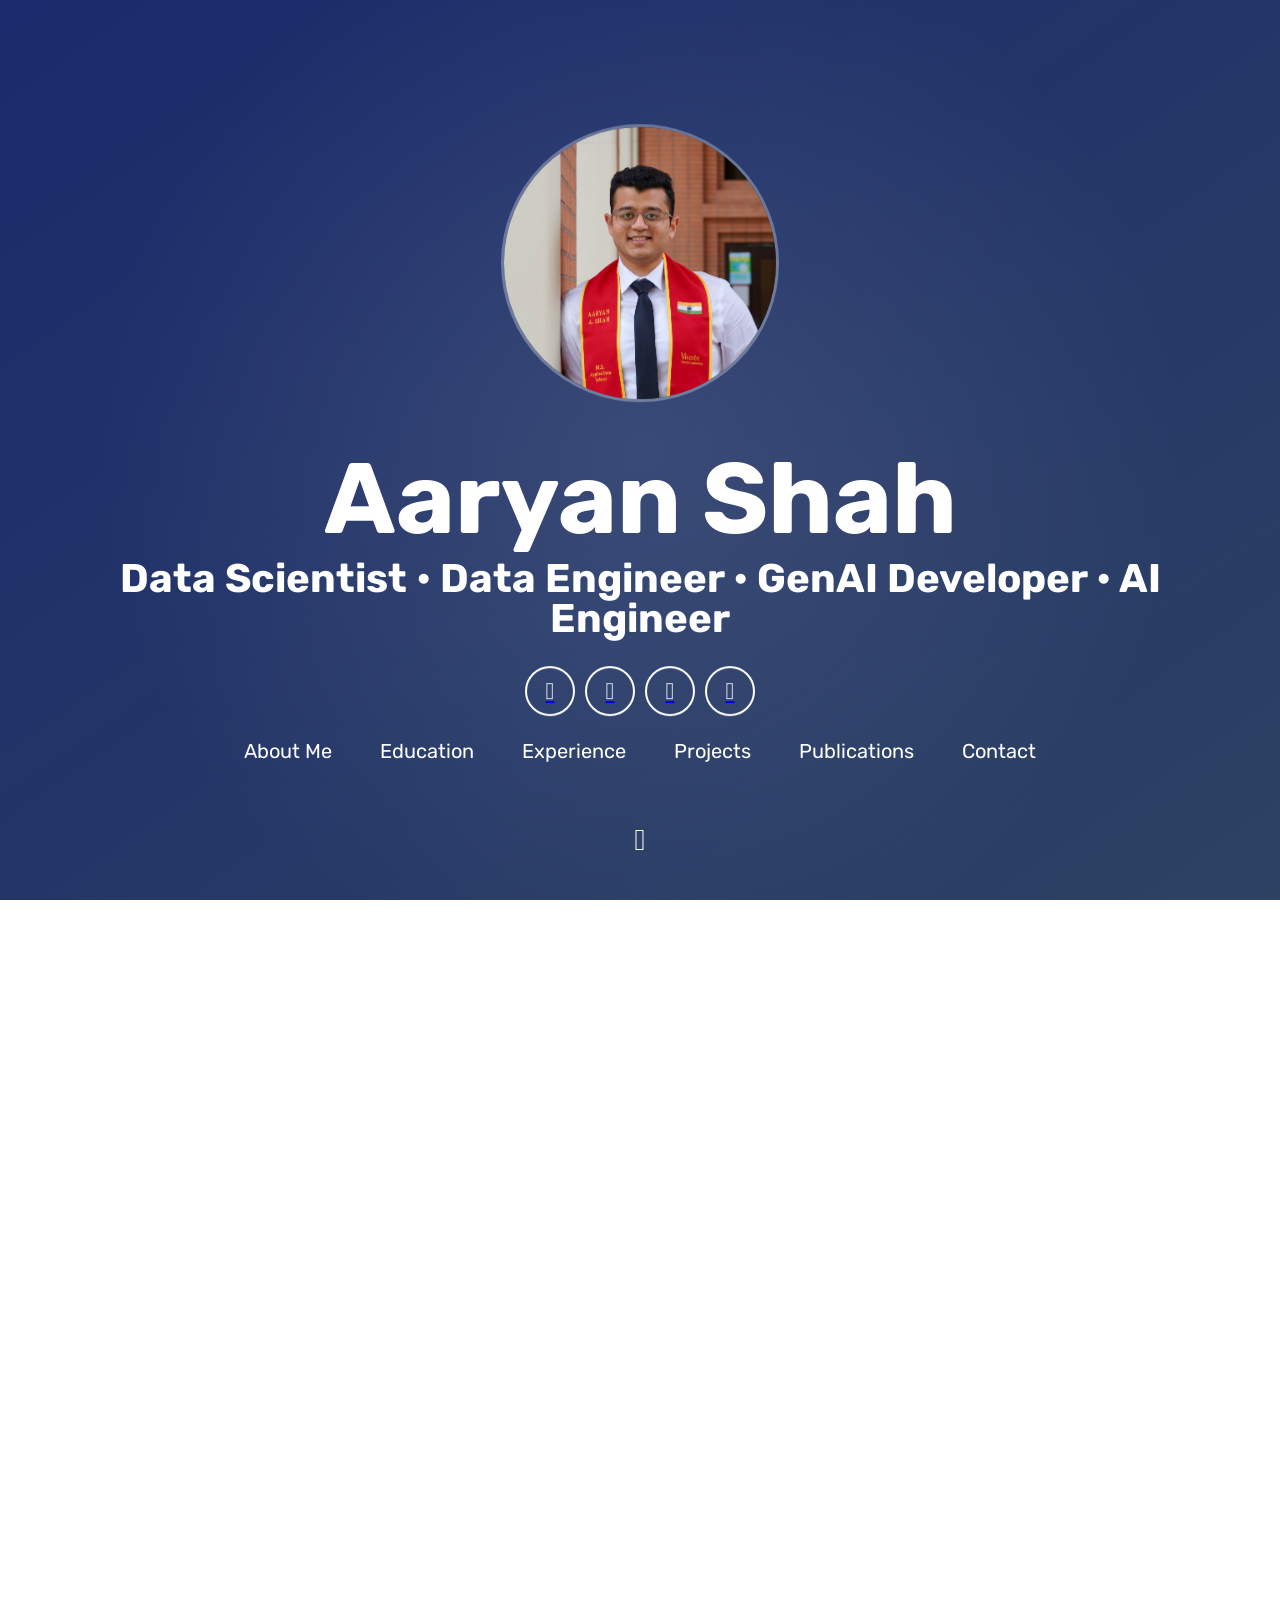
==== index.html @ ff893e15 "update roles" ====
<!DOCTYPE html>
<html lang="en">
  <head>
    <!-- Metadata of the Webpage -->
    <!-- Character-set Metadata -->
    <meta charset="utf-8" />
    <meta http-equiv="X-UA-Compatible" content="IE=edge" />
    <!-- Viewport Metadata -->
    <meta name="viewport" content="width=device-width, initial-scale=1" />
    <!-- Description Metadata-->
    <meta name="description" content="Portfolio Website" />
    <!-- Author Metadata -->
    <meta name="author" content="Aditya Vikram Singh" />
    <!-- Keyword Metadata -->
    <meta
      name="keywords"
      content="Aaryan Shah"
    />
    <!-- Webpage Logo -->
    <link rel="shortcut icon" href="assets/img/jpg/prof_img_1_nobg.png"/>
    <!-- Webpage Title -->
    
    <title>Aaryan Shah</title>

    <!-- Import CSS: Main Stylesheet -->
    <link rel="stylesheet" href="./assets/css/main.css" />
  </head>

  <body>
    <div id="particles-js">
      <div class="header">
        <img
            src="assets/img/jpg/grad_photo_dp.jpeg"
            alt="Professional Me"
            class="profile-image"
            width="25%"
            style="border-radius: 50%"
          />
        <h1>
          <span class="site-title">Aaryan Shah</span>
          <span class="site-description">Data Scientist • Data Engineer • GenAI Developer • AI Engineer </span>
        </h1>
        <div class="header-icons">
          <a aria-label="My LinkedIn Profile" target="_blank" href="https://www.linkedin.com/in/aaryanshah27/">
            <i class="icon fa fa-linkedin" aria-hidden="true"></i>
          </a>
          <a aria-label="My Github Profile" target="_blank" href="https://github.com/Aaryan04">
            <i class="icon fa fa-github-alt" aria-hidden="true"></i>
          </a>
          <a aria-label="My Résumé" target="_blank" href="https://drive.google.com/file/d/1o-hSDuU1eyi58XIbdlitKkuIcR2H6NIx/view?usp=sharing">  
            <i class="icon fa fa fa-file-pdf-o" aria-hidden="true"></i>
          </a>
          <a aria-label="Send Email" href="mailto:shah.aar27@gmail.com" target="_blank"
            ><i class="icon fa fa-envelope"></i
          ></a>
        </div>
        <div class="header-links">
          <a class="link" href="#about" data-scroll>About Me</a>
          <a class="link" href="#education" data-scroll>Education</a>
          <a class="link" href="#experience" data-scroll>Experience</a>
          <a class="link" href="#projects" data-scroll>Projects</a>
          <a class="link" href="#publications" data-scroll>Publications</a>
          <a class="link" href="#contact" data-scroll>Contact</a>
        </div>
      </div>
      <a class="down" href="#about" data-scroll><i class="icon fa fa-chevron-down" aria-hidden="true"></i></a>
    </div>

    <!-- Dark Mode Toggle -->
    <div class="theme-toggle-container">
      <button id="theme-toggle" class="theme-toggle-main" aria-label="Toggle dark mode">
        <i class="fa fa-moon-o" id="theme-icon"></i>
        <span class="toggle-text">Dark Mode</span>
      </button>
    </div>

    <!-- About Section -->
    <section id="about" class="fade-in">
      <!-- User Introduction-->
      <div class="user-details">
        <h1>About Me</h1>
        <!-- <picture>
          <source
            type="image/webp"
            srcset="/Users/aaryanshah/Project/Portfolio-final/assets/img/jpg/profile_pic_aaryan2.jpg"
            alt="Professional Me"
            width="20%"
            style="border-radius: 50%"
          />
          <img
            src="/Users/aaryanshah/Project/Portfolio-final/assets/img/jpg/profile_pic_aaryan2.jpg"
            alt="Professional Me"
            width="20%"
            style="border-radius: 50%"
          />
        </picture> -->
      </div>
        <div class = "about-me">
          <p>
            I'm Aaryan Shah, a Data Scientist and Data Engineer based in Los Angeles, currently pursuing a Master's in Applied Data Science at USC (graduating May '25). I specialize in Data Mining, Analytics, Machine Learning, and NLP. My blend of academic knowledge and hands-on experience equips me to deliver data-driven insights and solutions for strategic decision-making.
          </p>
      
          <p>In my work, I specialize in:</p>
      
          <ul>
            <li>
              🧑🏻‍💻Data Engineering: Developing robust data pipelines and integrating data from multiple sources to support seamless analytics.
            </li>

            <li>
              🤖Machine Learning & NLP: Building and optimizing machine learning models, including natural language processing (NLP)and large language models (LLMs), to drive insights and enhance data-informed decision-making.
            </li>
      
            <li>
              📊 Data Analysis & Visualization: Translating raw data into meaningful patterns and visual insights using advanced dashboarding tools like PowerBI and Tableau, ensuring real-time, actionable insights are accessible across teams.
            </li>
            <li>
              📈Big Data & Cloud Technologies: Utilizing big data tools like Apache Spark alongside AWS and Azure services to efficiently process and analyze vast datasets, enabling comprehensive, data-driven strategies.
            </li>
          </ul>
      
          <p>
            🌟 I believe in having fun, taking ownership of my work, and always trusting in my abilities. Known for my adaptability, precision, and strong work ethic, I bring a unique blend of creativity and analytical thinking to every project. Outside of work, I enjoy capturing the world through photography and travel, always seeking new perspectives.
          </p>
      </div>
      

      <!-- User Specifics -->
      <div class="user">
        <!-- First Row -->
        <div class="tech fade-in-stagger">
            <h2>Languages</h2>
            <div class="icon-grid">
                <img src="https://cdn.jsdelivr.net/gh/devicons/devicon@latest/icons/python/python-original.svg" width="75" height="75"/>
                <img src="https://cdn.jsdelivr.net/gh/devicons/devicon@latest/icons/cplusplus/cplusplus-original.svg" width="75" height="75"/>
                <img src="https://cdn.jsdelivr.net/gh/devicons/devicon@latest/icons/rstudio/rstudio-original.svg" width="75" height="75"/>
            </div>
            <p>My favorite languages for systems programming and software engineering.</p>
        </div>
    
        <div class="tech fade-in-stagger">
            <h2>Databases</h2>
            <div class="icon-grid">
                <img src="https://cdn.jsdelivr.net/gh/devicons/devicon@latest/icons/mysql/mysql-original-wordmark.svg" width="75" height="75"/>
                <img src="https://cdn.jsdelivr.net/gh/devicons/devicon@latest/icons/mongodb/mongodb-original-wordmark.svg" />
                <img src="https://cdn.jsdelivr.net/gh/devicons/devicon@latest/icons/postgresql/postgresql-original-wordmark.svg" />
                <img src="https://cdn.jsdelivr.net/gh/devicons/devicon@latest/icons/firebase/firebase-original.svg" width="75" height="75"/>
            </div>
            <p>My preferred databases for building scalable applications.</p>
        </div>
    
        <div class="tech fade-in-stagger">
            <h2>Libraries</h2>
            <div class="icon-grid">
                <img src="https://cdn.jsdelivr.net/gh/devicons/devicon@latest/icons/pytorch/pytorch-original-wordmark.svg" width="75" height="75"/>
                <img src="https://cdn.jsdelivr.net/gh/devicons/devicon@latest/icons/scikitlearn/scikitlearn-original.svg" width="75" height="75"/>
                <img src="https://cdn.jsdelivr.net/gh/devicons/devicon@latest/icons/pandas/pandas-original.svg" width="75" height="75"/>
                <img src="https://cdn.jsdelivr.net/gh/devicons/devicon@latest/icons/tensorflow/tensorflow-original.svg" width="75" height="75"/>
            </div>
            <p>My go-to libraries for machine learning and data analysis.</p>
        </div>
    
        <div class="tech fade-in-stagger">
            <h2>Dashboards</h2>
            <div class="icon-grid">
                <img src="https://img.icons8.com/?size=512&id=9Kvi1p1F0tUo&format=png" width="75" height="75"/>
                <img src="https://uxwing.com/wp-content/themes/uxwing/download/brands-and-social-media/power-bi-icon.png" width="75" height="75"/>
                <img src="https://cdn.jsdelivr.net/gh/devicons/devicon@latest/icons/grafana/grafana-original-wordmark.svg" width="75" height="75"/>
                <img src="https://upload.wikimedia.org/wikipedia/commons/8/84/Matplotlib_icon.svg" width="75" height="75"/>
            </div>
            <p>My preferred tools for creating interactive dashboards and data visualizations.</p>
        </div>
    
        <!-- Second Row -->
        <div class="tech fade-in-stagger">
            <h2>MLOps</h2>
            <div class="icon-grid">
                <img src="https://cdn.jsdelivr.net/gh/devicons/devicon@latest/icons/docker/docker-original-wordmark.svg" />
                <img src="https://cdn.jsdelivr.net/gh/devicons/devicon@latest/icons/kubernetes/kubernetes-original.svg" width="75" height="75"/>
                <img src="https://cdn.jsdelivr.net/gh/devicons/devicon@latest/icons/apacheairflow/apacheairflow-original.svg" width="75" height="75"/>
            </div>
            <p>My tools for deployment and infrastructure management.</p>
        </div>
    
        <div class="tech fade-in-stagger">
            <h2>Tools</h2>
            <div class="icon-grid">
                <img src="https://cdn.jsdelivr.net/gh/devicons/devicon@latest/icons/git/git-original-wordmark.svg" />
                <img src="https://cdn.jsdelivr.net/gh/devicons/devicon@latest/icons/vscode/vscode-original.svg" width="75" height="75"/>
                <img src="https://cdn.jsdelivr.net/gh/devicons/devicon@latest/icons/selenium/selenium-original.svg" width="75" height="75"/>
                <img src="https://upload.wikimedia.org/wikipedia/commons/thumb/3/34/Microsoft_Office_Excel_%282019%E2%80%93present%29.svg/800px-Microsoft_Office_Excel_%282019%E2%80%93present%29.svg.png" width="75" height="75"/>
            </div>
            <p>My essential tools for development and collaboration.</p>
        </div>
    
        <div class="tech fade-in-stagger">
            <h2>Cloud</h2>
            <div class="icon-grid">
                <img src="https://cdn.jsdelivr.net/gh/devicons/devicon@latest/icons/amazonwebservices/amazonwebservices-original-wordmark.svg" width="75" height="75"/>
                <img src="https://cdn.jsdelivr.net/gh/devicons/devicon@latest/icons/azure/azure-original.svg" width="75" height="75"/>
                <img src="https://cdn.jsdelivr.net/gh/devicons/devicon@latest/icons/googlecloud/googlecloud-original.svg" width="75" height="75"/>
            </div>
            <p>My cloud platforms for hosting and deployment.</p>
        </div>
    
        <div class="tech fade-in-stagger">
            <h2>Big Data</h2>
            <div class="icon-grid">
                <img src="https://cdn.jsdelivr.net/gh/devicons/devicon@latest/icons/apachespark/apachespark-original-wordmark.svg" width="75" height="75"/>
                <img src="https://cdn.jsdelivr.net/gh/devicons/devicon@latest/icons/apachekafka/apachekafka-original.svg" width="75" height="75"/>
                <img src="https://cdn.jsdelivr.net/gh/devicons/devicon@latest/icons/hadoop/hadoop-original.svg" width="75" height="75"/>
                <img src="https://seeklogo.com/images/D/dbt-logo-500AB0BAA7-seeklogo.com.png" width="75" height="75"/>
            </div>
            <p>My preferred technologies for large-scale data processing and analytics.</p>
        </div>
    </div>
    </section>

    <!-- Education Section -->
    <section id="education" class="fade-in">
      <div class="user-details">
        <h1>Education</h1>
      </div>
      <div class="timeline">
        <!-- Master's Degree -->
        <div class="timeline-item fade-in-stagger">
          <div class="timeline-date">Aug 2023 - May 2025</div>
          <div class="timeline-icon">
            <i class="fa fa-graduation-cap"></i>
          </div>
          <div class="timeline-content">
            <h3>Master of Science in Applied Data Science</h3>
            <h4>University of Southern California</h4>
            <p class="timeline-location">Los Angeles, CA</p>
            <p style="text-align: center;"><strong>Relevant Courses:</strong></p>
            <div class="skills-container">
              <span class="skill-tag">Data Science at Scale</span>
              <span class="skill-tag">Machine Learning</span>
              <span class="skill-tag">Statistical Methods</span>
              <span class="skill-tag">Data Management</span>
              <span class="skill-tag">Natural Language Processing</span>
              <span class="skill-tag">Deep Learning</span>
              <span class="skill-tag">Data Visualization</span>
              <span class="skill-tag">Big Data Analytics</span>
            </div>
          </div>
        </div>

        <!-- Bachelor's Degree -->
        <div class="timeline-item fade-in-stagger">
          <div class="timeline-date">Aug 2019 - June 2023</div>
          <div class="timeline-icon">
            <i class="fa fa-graduation-cap"></i>
          </div>
          <div class="timeline-content">
            <h3>Bachelor of Technology in Electronics and Telecommunication Engineering</h3>
            <h4>University of Mumbai</h4>
            <p class="timeline-location">Mumbai, India</p>
            <p style="text-align: center;"><strong>Relevant Courses:</strong></p>
            <div class="skills-container">
              <span class="skill-tag">Data Structures & Algorithms</span>
              <span class="skill-tag">Database Management</span>
              <span class="skill-tag">Object Oriented Programming</span>
              <span class="skill-tag">Digital Signal Processing</span>
              <span class="skill-tag">Computer Networks</span>
              <span class="skill-tag">Software Engineering</span>
              <span class="skill-tag">Linear Algebra</span>
              <span class="skill-tag">Statistics</span>
            </div>
          </div>
        </div>
      </div>
    </section>

    <!-- Work Experience Section -->
    <section id="experience" class="fade-in">
      <div class="user-details">
        <h1>Work Experience</h1>
      </div>
        <div class="timeline">
        <!-- Sr ML Engineer Role -->
        <div class="timeline-item fade-in-stagger">
          <div class="timeline-date">Dec 2023 - Present</div>
          <div class="timeline-icon">
            <i class="fa fa-rocket"></i>
          </div>
          <div class="timeline-content">
            <h2>NLP Researcher</h2>
            <h3>USC Marshall School of Business</h3>
            <p>Currently leading a large-scale NLP project, processing over 250,000 data points to categorize strategic initiatives for major oil and gas companies, aimed at enhancing strategic decision-making. Working on boosting a BERT-based model’s accuracy by 20% through a custom neural network architecture that integrates domain-specific clustering with BERT embeddings.</p>
            <div class="skills-container">
              <span class="skill-tag">ML</span>
              <span class="skill-tag">MLOps</span>
              <span class="skill-tag">BERT</span>
              <span class="skill-tag">NLP</span>
              <span class="skill-tag">LLM</span>
              <span class="skill-tag">AWS</span>
              <span class="skill-tag">LangChain</span>
            </div>
          </div>

          <div class="timeline-content second-role">
            <h2>Data Engineer</h2>
            <h3>USC Marshall School of Business</h3>
            <p>Built a scalable AWS and SQL data pipeline integrating 300+ sources, boosting analytics by 25% with real-time insights. Streamlined data processing for 200+ sources using Apache Spark, improving accuracy and efficiency by 25%. Leveraged serverless architecture for batch and event-driven workflows, handling a 50% data volume increase seamlessly. Optimized SQL queries, improving data retrieval speed by 35% for faster decision-making.
            </p>
            <div class="skills-container">
              <span class="skill-tag">Data Pipelining</span>
              <span class="skill-tag">AWS</span>
              <span class="skill-tag">ETL</span>
              <span class="skill-tag">Analysis</span>
              <span class="skill-tag">Spark</span>
              <span class="skill-tag">SQL</span>
              <span class="skill-tag">Tableau</span>
            </div>
          </div>
        </div>

        <!-- Sr Data Scientist Role -->
        <div class="timeline-item fade-in-stagger">
          <div class="timeline-date">Feb 2022 - May 2022</div>
          <div class="timeline-icon">
            <i class="fa fa-code"></i>
          </div>
          <div class="timeline-content">
            <h2>Machine Learning Intern</h2>
            <h3>Gustovalley Technovations</h3>
            <p>Led a team to build an Air Quality Prediction System using real-time API data, reducing insight delivery time by 30% through cloud-deployed ML models. I improved model accuracy by 25% with hyperparameter tuning and created 25+ PowerBI dashboards for actionable insights. Enhanced air quality forecasts by 20% using advanced Markov modeling techniques.</p>
            <div class="skills-container">
              <span class="skill-tag">Data Analysis</span>
              <span class="skill-tag">Tuning</span>
              <span class="skill-tag">ML</span>
              <span class="skill-tag">Regression</span>
              <span class="skill-tag">Real-time data</span>
            </div>
          </div>
        </div>

        <!-- BI Manager Role -->
        <div class="timeline-item fade-in-stagger">
          <div class="timeline-date">Jun 2021 - Aug 2021</div>
          <div class="timeline-icon">
            <i class="fa fa-chart-bar"></i>
          </div>
          <div class="timeline-content">
            <h2>Software Engineer Intern</h2>
            <h3>Technocolabs Softwares</h3>
            <p>Reduced project costs by 15% through a PostgreSQL-based cost tracking system, enhancing financial analysis and uncovering key savings areas. Improved application performance by boosting page load speed by 40% through optimized MongoDB queries.</p>
            <div class="skills-container">
              <span class="skill-tag">PostgreSQL</span>
              <span class="skill-tag">MongoDB</span>
              <span class="skill-tag">Financial Analysis</span>
              <span class="skill-tag">Python</span>
              <span class="skill-tag">Optimization</span>              
            </div>
          </div>
        </div>
      </div>
    </section>

    <!-- Projects Section -->
    <section id="projects" class="fade-in">
      <div class="user-details">
        <h1>Featured Projects</h1>
      </div>
        <!-- User Project #1: Personal Résumé Website -->
        <div class="user-projects fade-in">
        <div class="images-right">
          <picture>
            <source type="image/webp" srcset="assets/img/jpg/datapipeline.webp" alt="Personal Website" />
            <img alt="Personal Website" src="assets/img/jpg/datapipeline.webp" />
          </picture>
        </div>
        <div class="contents" style="text-align: center">
          <h3>Marketmind: Serverless Data Ingestion Pipeline for Real-Time Analytics</h3>
          <div class="skills-container">
            <span class="skill-tag">AWS</span>
            <span class="skill-tag">Python</span>
            <span class="skill-tag">ETL</span>
            <span class="skill-tag">Serverless</span>
            <span class="skill-tag">Analytics</span>
          </div>
          <p style="text-align: justify">
            Developed a serverless data ingestion pipeline to capture and process real-time retail transaction data using AWS (Lambda, Glue, S3, Athena, Kinesis), Python, and SQL. Enabled efficient data flow and transformed raw data into insights, visualized in Grafana for data-driven marketing and business strategies.
          </p>
          <a class="project-link" target="_blank" href="#">Check it out!</a>
        </div>
      </div>

      <!-- User Project #2: Summer 2020 Project -->
      <div class="user-projects">
        <div class="images-left">
          <picture>
            <source type="image/webp" srcset="assets/img/jpg/restaurant-recommendation.avif" alt="Perpetual Crusades" />
            <img alt="Perpetual Crusades" src="assets/img/jpg/restaurant-recommendation.avif" />
          </picture>
        </div>
        <div class="contents-right" style="text-align: center">
          <h3>YelpRec: Scalable Hybrid Recommendation System</h3>
          <div class="skills-container">
            <span class="skill-tag">Python</span>
            <span class="skill-tag">PySpark</span>
            <span class="skill-tag">XGBoost</span>
            <span class="skill-tag">Machine Learning</span>
            <span class="skill-tag">Recommendation Systems</span>
          </div>
          <p style="text-align: justify">
            Built a hybrid recommendation system using item-based collaborative filtering and machine learning models (XGBoost, CatBoost) on the Yelp dataset. Built a scalable data pipeline with PySpark and Spark RDDs to process over 1 million records, enabling rapid experimentation and optimized model performance with an RMSE of 0.9798.
          </p>
          <a class="project-link" target="_blank" href="https://github.com/Aaryan04/YelpRec-Scalable-Hybrid-Recommendation-System"
            >Check it out!</a
          >
        </div>
      </div>

      <!-- User Project #3: COVID-19 Tracker App -->
      <div class="user-projects">
        <div class="images-right">
          <picture>
            <source type="image/webp" srcset="assets/img/jpg/DocuBot.jpg" alt="COVID-19 Tracker App" />
            <img alt="COVID-19 Tracker App" src="assets/img/jpg/DocuBot.jpg" />
          </picture>
        </div>
        <div class="contents" style="text-align: center">
          <h3>DocuBot: Intelligent PDF Query System</h3>
          <div class="skills-container">
            <span class="skill-tag">LangChain</span>
            <span class="skill-tag">OpenAI GPT</span>
            <span class="skill-tag">NLP</span>
            <span class="skill-tag">Vector Database</span>
            <span class="skill-tag">FAISS</span>
          </div>
          <p style="text-align: justify">
            Developed a conversational PDF query system using LangChain, OpenAI GPT models, and FAISS for efficient document retrieval. Optimized document parsing and embedding with PyPDF2 and a chunk overlap strategy for better context retention. Integrated FAISS vector storage for accurate retrieval, enabling precise, context-aware responses to user queries.
          </p>
          <a class="project-link" target="_blank" href="https://github.com/Aaryan04/DocuBot-Intelligent-PDF-Query-System">
            Check it out!
          </a>
        </div>
      </div>

      <!-- Use Project #4: Valuto: Account Management System -->
      <div class="user-projects">
        <div class="images-left">
          <picture>
            <source
              type="image/webp"
              srcset="assets/img/jpg/project-martian.jpg"
              alt="Valuto: Account Management System"
            />
            <img alt="Valuto: Account Management System" src="assets/img/jpg/project-martian.jpg" />
          </picture>
        </div>
        <div class="contents-right" style="text-align: center">
          <h3>Advanced Martian Frost Detection Using Deep Learning</h3>
          <div class="skills-container">
            <span class="skill-tag">Python</span>
            <span class="skill-tag">PyTorch</span>
            <span class="skill-tag">CNN</span>
            <span class="skill-tag">Deep Learning</span>
            <span class="skill-tag">Image Classification</span>
          </div>
          <p style="text-align: justify">
            Developed a custom 3-layer CNN model to detect Martian frost using HiRISE data, achieving 82% validation accuracy. Enhanced model performance with data augmentation, regularization, and early stopping techniques. Experimented with VGG16, ResNet50, and EfficientNetB0 architectures, showcasing their effectiveness in Martian image classification tasks.
          </p>
          <a class="project-link" target="_blank" href="https://github.com/Aaryan04/Advanced-Martian-Frost-Detection-Using-Deep-Learning-and-Transfer-Learning-Techniques">
            Check it out!
          </a>
        </div>
      </div>

      <!-- User Project #3: COVID-19 Tracker App -->
      <div class="user-projects">
        <div class="images-right">
          <picture>
            <source type="image/webp" srcset="assets/img/jpg/powerbi_project.png" alt="COVID-19 Tracker App" />
            <img alt="COVID-19 Tracker App" src="assets/img/jpg/powerbi_project.png" />
          </picture>
        </div>
        <div class="contents" style="text-align: center">
          <h3>Dynamic Sales Performance and Forecasting Tool</h3>
          <div class="skills-container">
            <span class="skill-tag">Power BI</span>
            <span class="skill-tag">DAX</span>
            <span class="skill-tag">Excel</span>
            <span class="skill-tag">Data Visualization</span>
            <span class="skill-tag">Forecasting</span>
          </div>
          <p style="text-align: justify">
            Created an interactive PowerBI dashboard to track $1.6M in sales across regions and customer segments in United States, offering real-time insights for leadership. Developed a 15-day sales forecast model using historical data and DAX, accurately predicting demand to support inventory planning and promotional strategies.
          </p>
          <a class="project-link" target="_blank" href="https://github.com/Aaryan04/Dynamic-Sales-Performance-and-Forecasting-Tool-using-PowerBI">
            Check it out!
          </a>
        </div>
      </div>

    <!-- Use Project #4: Valuto: Account Management System -->
    <div class="user-projects">
      <div class="images-left">
        <picture>
          <source
            type="image/webp"
            srcset="assets/img/jpg/project-emojiQL.jpg"
            alt="Valuto: Account Management System"
          />
          <img alt="Valuto: Account Management System" src="assets/img/jpg/project-emojiQL.jpg" />
        </picture>
      </div>
      <div class="contents-right" style="text-align: center">
        <h3>EmojiQL: Streamlined Data Querying with Parallel Processing</h3>
        <div class="skills-container">
          <span class="skill-tag">Python</span>
          <span class="skill-tag">SQL</span>
          <span class="skill-tag">Parallel Processing</span>
          <span class="skill-tag">Django</span>
          <span class="skill-tag">Docker</span>
        </div>
        <p style="text-align: justify">
          Engineered a custom SQL language in Python with complete SQL functionality, delivered through an emoji-based interface to simplify complex queries for non-experts. Enhanced processing for large datasets up to 1TB with data chunking and parallel processing via joblib, significantly reducing query times and increasing data throughput.
        </p>
        <a class="project-link" target="_blank" href="https://github.com/Aaryan04/emojiql">
          Check it out!
        </a>
      </div>
    </div>


      <!-- User Project #3: COVID-19 Tracker App -->
      <div class="user-projects">
        <div class="images-right">
          <picture>
            <source type="image/webp" srcset="assets/img/jpg/project-learnera.jpg" alt="COVID-19 Tracker App" />
            <img alt="COVID-19 Tracker App" src="assets/img/jpg/project-learnera.jpg" />
          </picture>
        </div>
        <div class="contents" style="text-align: center">
          <h3>Learnera: A Course Recommendation System</h3>
          <div class="skills-container">
            <span class="skill-tag">Python</span>
            <span class="skill-tag">NLP</span>
            <span class="skill-tag">TF-IDF</span>
            <span class="skill-tag">A/B Testing</span>
            <span class="skill-tag">Recommendation Systems</span>
          </div>
          <p style="text-align: justify">
            Built an NLP-driven course recommendation engine with TF-IDF and content-based filtering, achieving high accuracy in matching courses to user preferences. Enhanced recommendations for over 10,000 profiles using collaborative filtering and improved course completion rates through A/B testing on recommendation models, delivering highly tailored content for diverse learning needs.
          </p>
          <a class="project-link" target="_blank" href="https://github.com/Aaryan04/Learnera-A-Course-Recommendation-System">
            Check it out!
          </a>
        </div>
      </div>
    </section>

    <section id="publications" class="fade-in">
      <div class="user-details">
        <h1>Publications</h1>
      </div>
        <div class="publications-container">
          <!-- Publication Item -->
          <div class="publication-item">
              <div class="publication-icon">
                  <i class="fas fa-file-alt"></i>
              </div>
              <div class="publication-content">
                  <h3 class="pub-title">Prediction System Design for Monitoring the Health of Developing Infants from Cardiotocography Using Statistical
                    Machine Learning</h3>
                  <p class="pub-conference">Design Engineering, Scopus International Journal, Volume 2021, Issue 07</p>
                  <p class="pub-description">This research introduces a machine learning-based prediction system designed to assist healthcare providers in monitoring the health of developing infants. By analyzing cardiotocographic data, the system can automatically classify fetal health as normal, suspicious, or pathological, achieving a high accuracy rate of 94% using the Random Forest algorithm. This approach supports physicians by reducing diagnostic errors and improving early detection of potential complications in late-stage pregnancies. The study demonstrates the system’s effectiveness in handling real-time variability in medical data, offering a powerful tool for better prenatal care.</p>
                  <div class="pub-links">
                      <a href="http://www.thedesignengineering.com/index.php/DE/article/view/8706" target ="_blank" class="pub-link paper-link">
                          <i class="fas fa-file-pdf"></i>Paper
                      </a>
                      <a href="https://github.com/Aaryan04/Prediction-System-Design-for-Monitoring-the-Health-of-Developing-Infants-using-Statistical-ML" target="_blank" class="pub-link github-link">
                          <i class="fab fa-github"></i>GitHub
                      </a>
                  </div>
                  <div class="skills-container">
                      <span class="skill-tag">Machine Learning</span>
                      <span class="skill-tag">Classification</span>
                      <span class="skill-tag">Random Forest</span>
                      <span class="skill-tag">Imbalanced Data</span>
                      <span class="skill-tag">Cardiotocography</span>
                      <span class="skill-tag">Medical</span>
                      <span class="skill-tag">Random Forest</span>

                  </div>
              </div>
          </div>
      </div>

      <div class="publications-container">
        <!-- Publication Item -->
        <div class="publication-item">
            <div class="publication-icon">
                <i class="fas fa-file-alt"></i>
            </div>
            <div class="publication-content">
                <h3 class="pub-title">Learnera: A Course Recommendation System</h3>
                <!-- <p class="pub-authors">Authors Names</p> -->
                <p class="pub-conference">Techno Journal IETE-SF, DJ Spark 2022-23</p>
                <p class="pub-description">This research tackles the overwhelming choice in online education by creating an intelligent recommendation system that connects students with the most relevant courses. Powered by advanced machine learning algorithms, the system personalizes recommendations based on each student’s unique academic background, goals, and learning preferences. By combining collaborative, content-based, and hybrid filtering, this solution empowers students to make informed choices, boosting their learning outcomes and driving academic success.</p>
                <div class="pub-links">
                    <a href="#" class="pub-link paper-link">
                        <i class="fas fa-file-pdf"></i>Paper
                    </a>
                    <a href="#" class="pub-link github-link">
                        <i class="fab fa-github"></i>GitHub
                    </a>
                </div>
                <div class="skills-container">
                    <span class="skill-tag">Python</span>
                    <span class="skill-tag">Pytorch</span>
                    <span class="skill-tag">NLP</span>
                    <span class="skill-tag">Machine Learning</span>
                    <span class="skill-tag">TF-IDF</span>
                    <span class="skill-tag">A/B Testing</span>
                    <span class="skill-tag">Web Development</span>
                    <span class="skill-tag">Recommendation</span>
                </div>
            </div>
        </div>
    </div>

    <div class="publications-container">
      <!-- Publication Item -->
      <div class="publication-item">
          <div class="publication-icon">
              <i class="fas fa-file-alt"></i>
          </div>
          <div class="publication-content">
              <h3 class="pub-title">Autonomous UV Sanitization System with Human and Object Detection</h3>
              <p class="pub-conference">Techno Journal IETE-SF, DJ Spark 2021-22</p>
              <p class="pub-description">This research introduces an autonomous UV sanitization system designed to protect frontline workers by reducing their exposure to contaminated areas. Using Raspberry Pi, OpenCV, and a human detection system, the robot safely and efficiently disinfects spaces by automatically turning off UV light when humans are detected nearby. Equipped with a versatile rocker-bogie mechanism, it can navigate complex terrains, including stairs, making it ideal for sanitizing hospitals, schools, and offices. This system aims to provide a portable, cost-effective solution that enhances safety in high-risk environments.</p>
              <div class="pub-links">
                  <a href="#" class="pub-link paper-link">
                      <i class="fas fa-file-pdf"></i>Paper
                  </a>
                  <a href="https://github.com/Aaryan04/Autonomous-UV-Sanitization-System-with-Human-and-Object-Detection" class="pub-link github-link">
                      <i class="fab fa-github"></i>GitHub
                  </a>
              </div>
              <div class="skills-container">
                  <span class="skill-tag">Python</span>
                  <span class="skill-tag">Machine Learning</span>
                  <span class="skill-tag">Deep Learning</span>
                  <span class="skill-tag">Computer Vision</span>
                  <span class="skill-tag">Yolo-v5</span>
                  <span class="skill-tag">Object Detection</span>
                  <span class="skill-tag">Human Detection</span>
                  <span class="skill-tag">Autonomous</span>
                  <span class="skill-tag">Raspberry Pi</span>
              </div>
          </div>
      </div>
  </div>
    </section>

    <!-- Contact Section -->
    <section id="contact" class="fade-in">
      <div id="particles-contact"></div>
      <div class="user-details">
        <h1>Get In Touch</h1>
      </div>
      <div class="contact-container">
        <div class="contact-content">
          <p class="contact-description">
            I'm always interested in hearing about new opportunities, collaborations, or just having a chat about data science and technology. 
            Feel free to reach out!
          </p>
          
          <form class="contact-form" id="contactForm" action="https://formspree.io/f/xnnzjlnb" method="POST">
            
            <div class="form-group">
              <input type="text" name="name" placeholder="Your Name" required>
            </div>
            
            <div class="form-group">
              <input type="email" name="email" placeholder="Your Email" required>
            </div>
            
            <div class="form-group">
              <input type="text" name="subject" placeholder="Subject" required>
            </div>
            
            <div class="form-group">
              <textarea name="message" rows="6" placeholder="Your Message" required></textarea>
            </div>
            
            <button type="submit" class="submit-btn">
              <span>Send Message</span>
              <i class="fa fa-paper-plane"></i>
            </button>
          </form>
          
          <div class="contact-info">
            <div class="info-item">
              <i class="fa fa-envelope"></i>
              <a href="mailto:shah.aar27@gmail.com">shah.aar27@gmail.com</a>
            </div>
            <div class="info-item">
              <i class="fa fa-linkedin"></i>
              <a href="https://www.linkedin.com/in/aaryanshah27/" target="_blank">LinkedIn</a>
            </div>
            <div class="info-item">
              <i class="fa fa-github"></i>
              <a href="https://github.com/Aaryan04" target="_blank">GitHub</a>
            </div>
          </div>
        </div>
      </div>
      </div>
    </section>


    <!-- Import JS: Particles Theme -->
    <script src="https://cdn.jsdelivr.net/particles.js/2.0.0/particles.min.js"></script>
    <!-- Import JS: Sweet Scroll -->
    <script src="./assets/js/sweet-scroll.min.js"></script>
    <!-- Import JS: Google Analytics -->
    <script src="./assets/js/google-analytics.js"></script>
    <!-- Import JS: Main Script -->
    <script src="./assets/js/main.js"></script>
  </body>
</html>
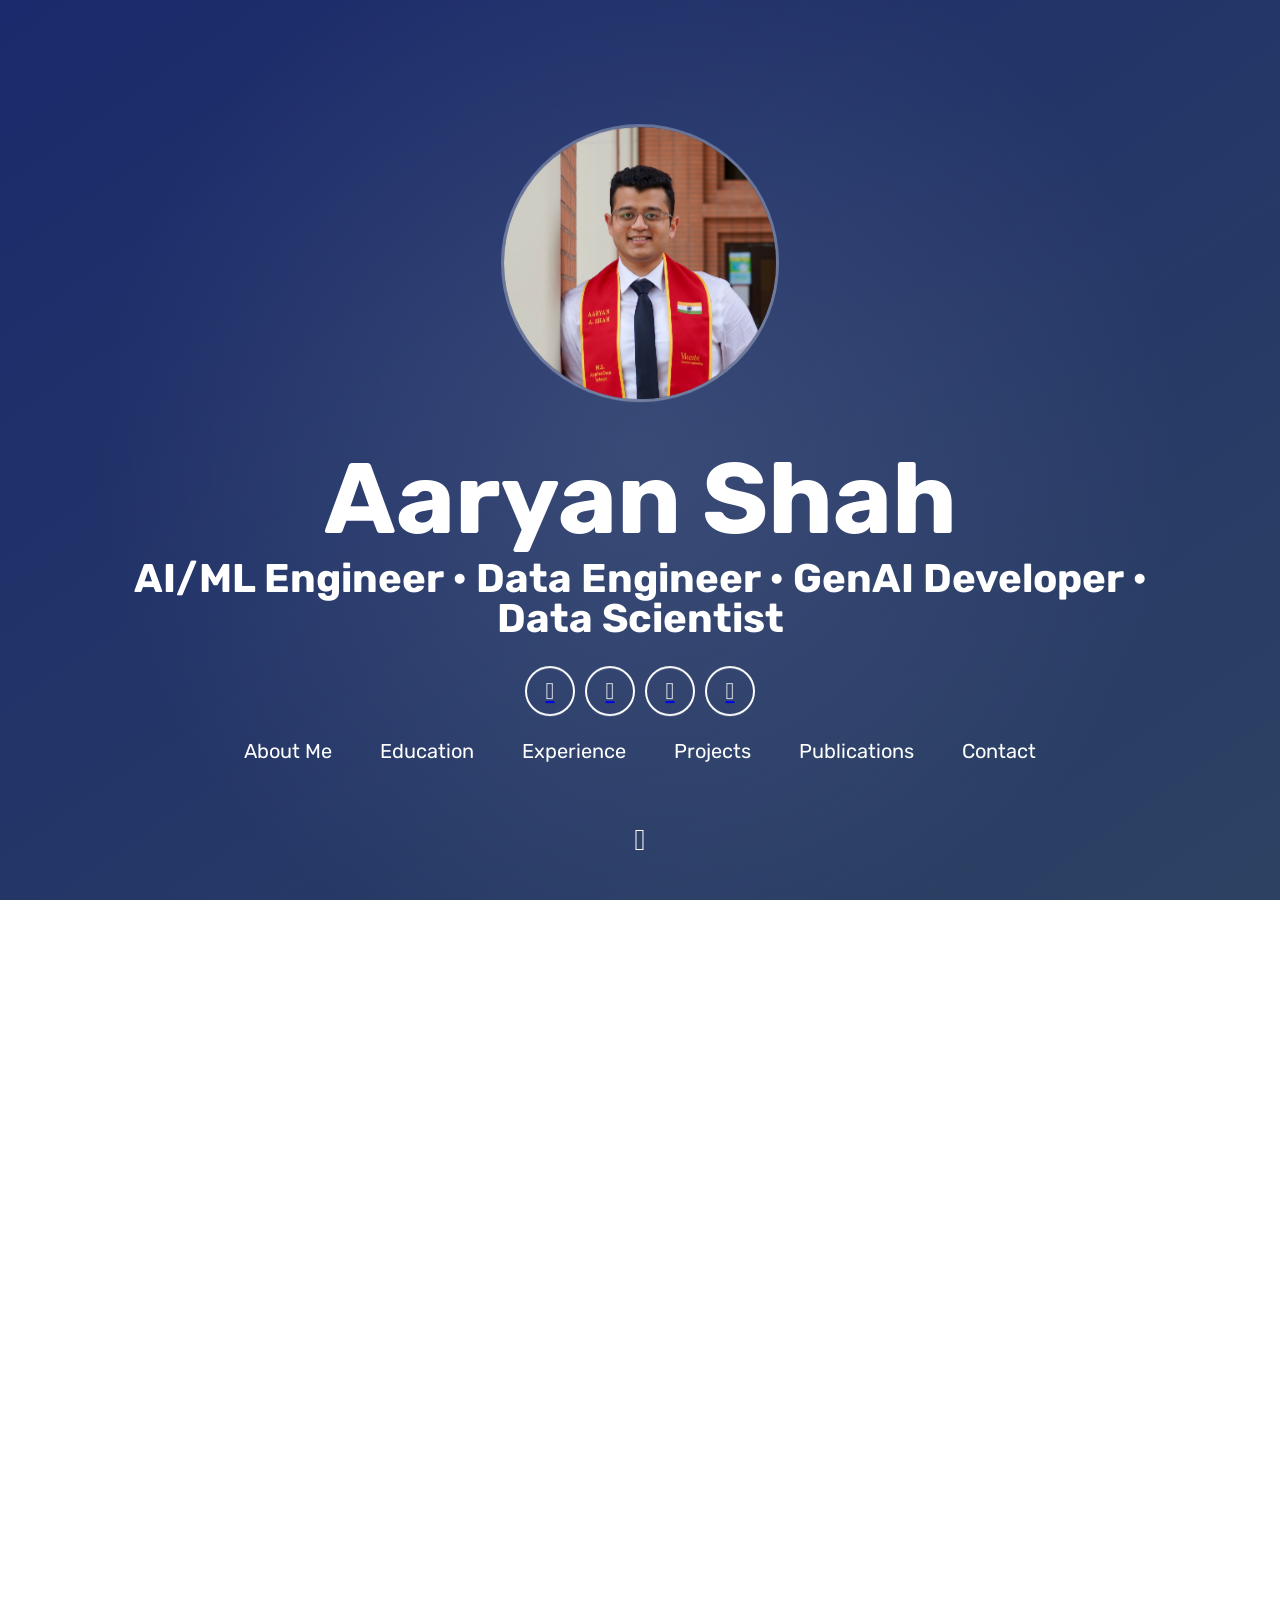
==== commit 0e1dfeaf: "update roles" ====
--- a/index.html
+++ b/index.html
@@ -38,7 +38,7 @@
           />
         <h1>
           <span class="site-title">Aaryan Shah</span>
-          <span class="site-description">Data Scientist • Data Engineer • GenAI Developer • AI Engineer </span>
+          <span class="site-description">AI/ML Engineer • Data Engineer • GenAI Developer • Data Scientist</span>
         </h1>
         <div class="header-icons">
           <a aria-label="My LinkedIn Profile" target="_blank" href="https://www.linkedin.com/in/aaryanshah27/">
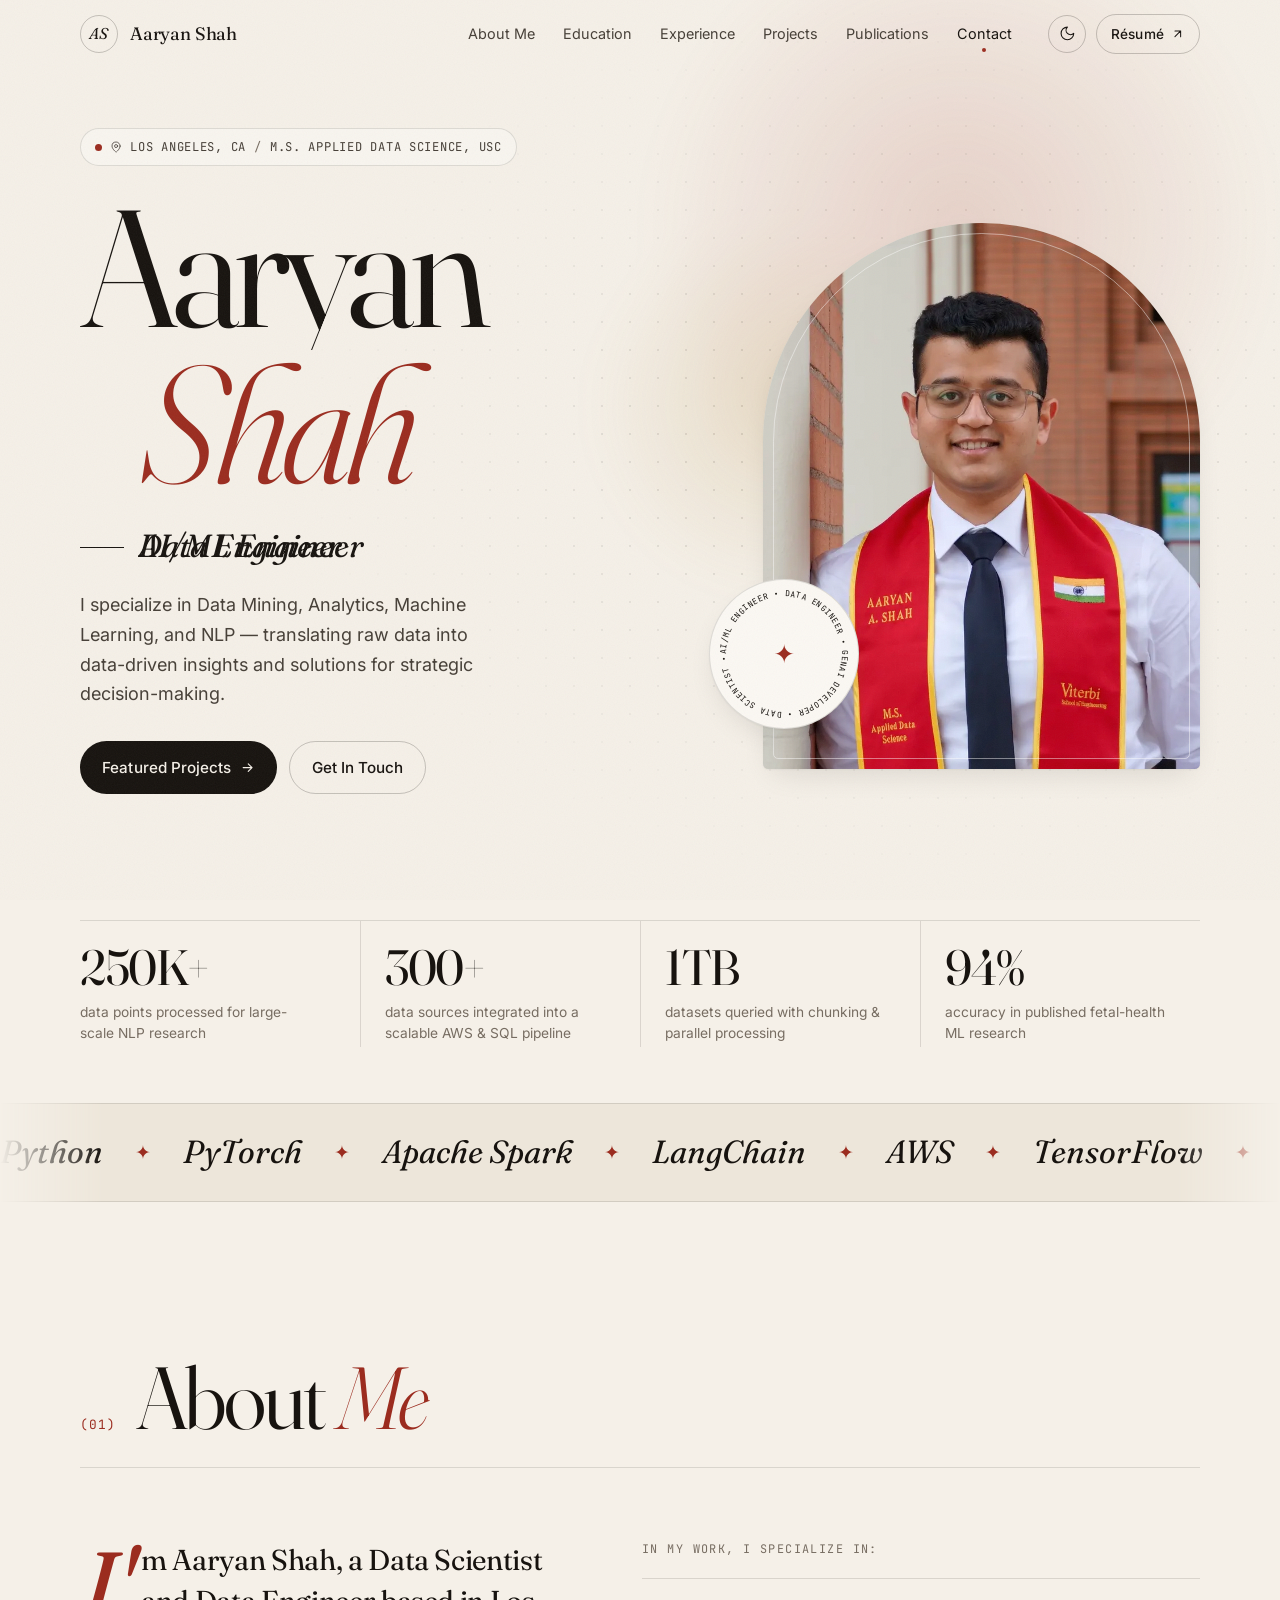
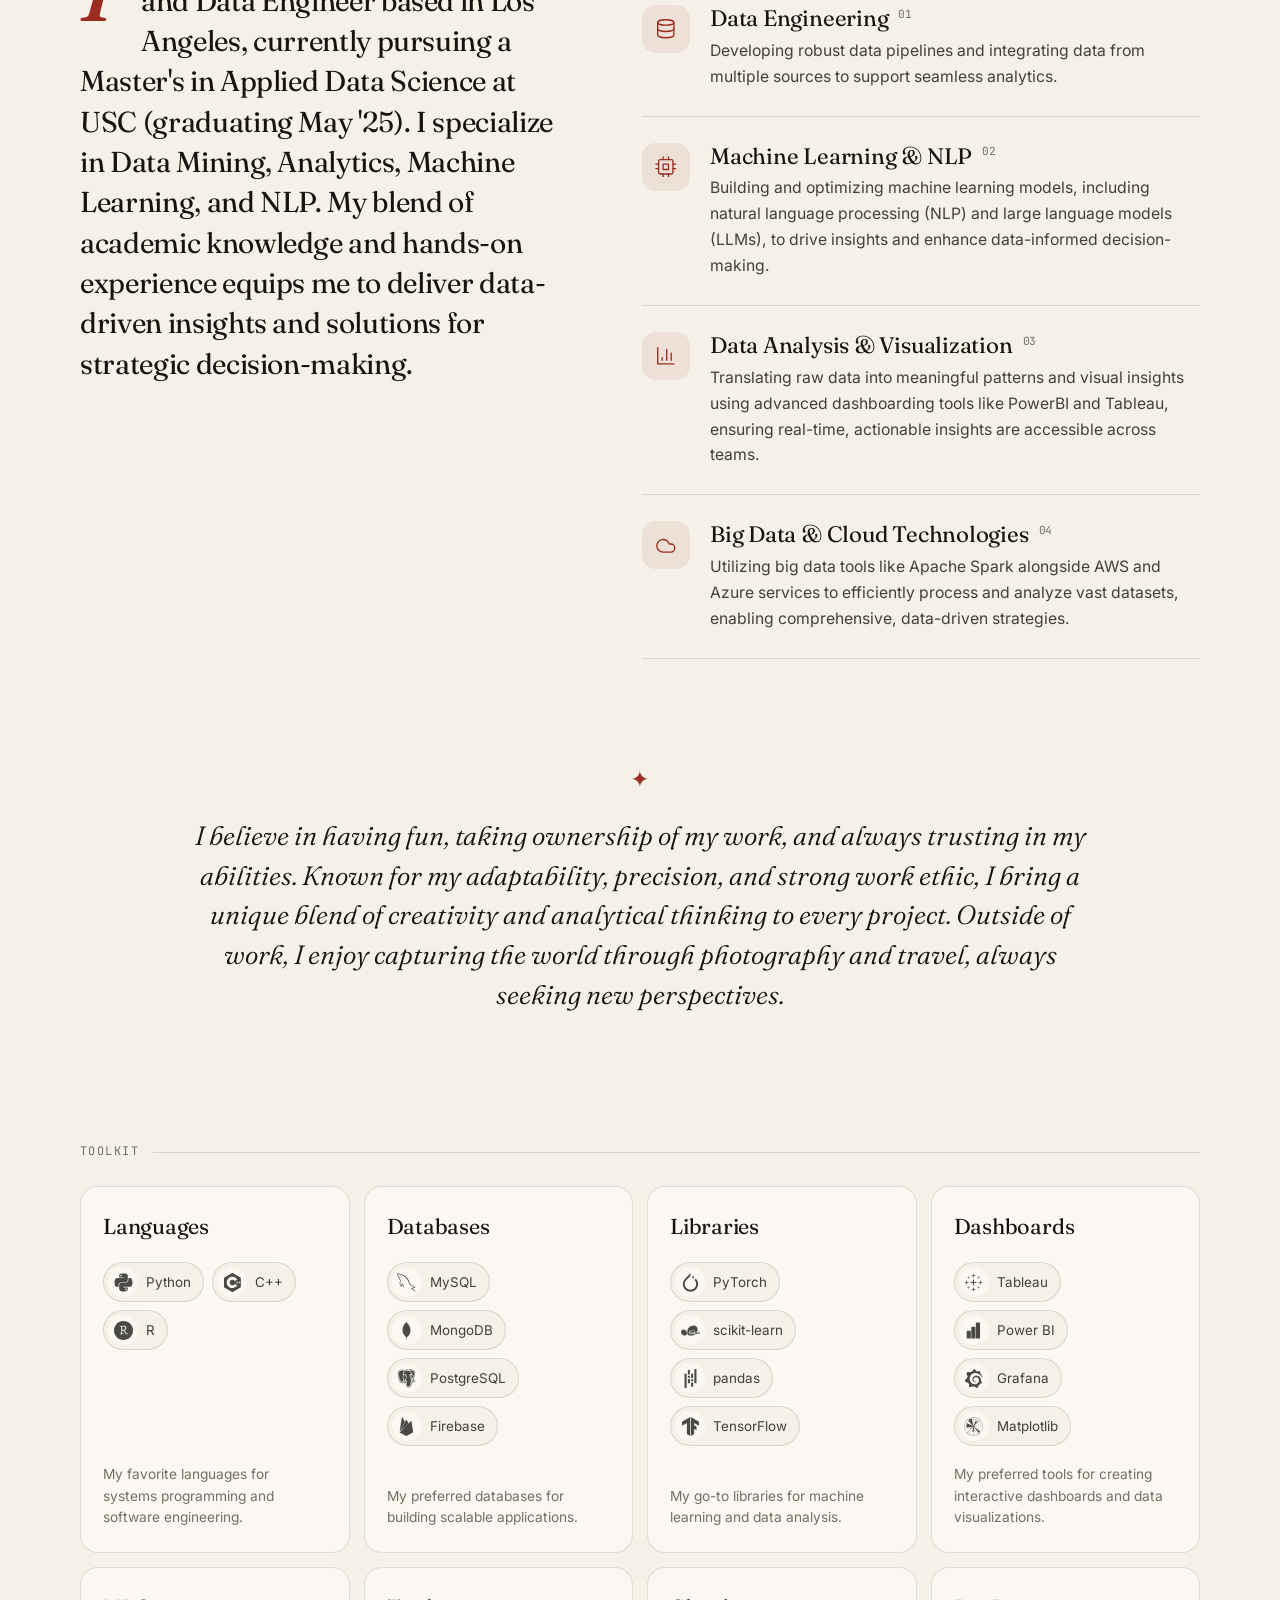
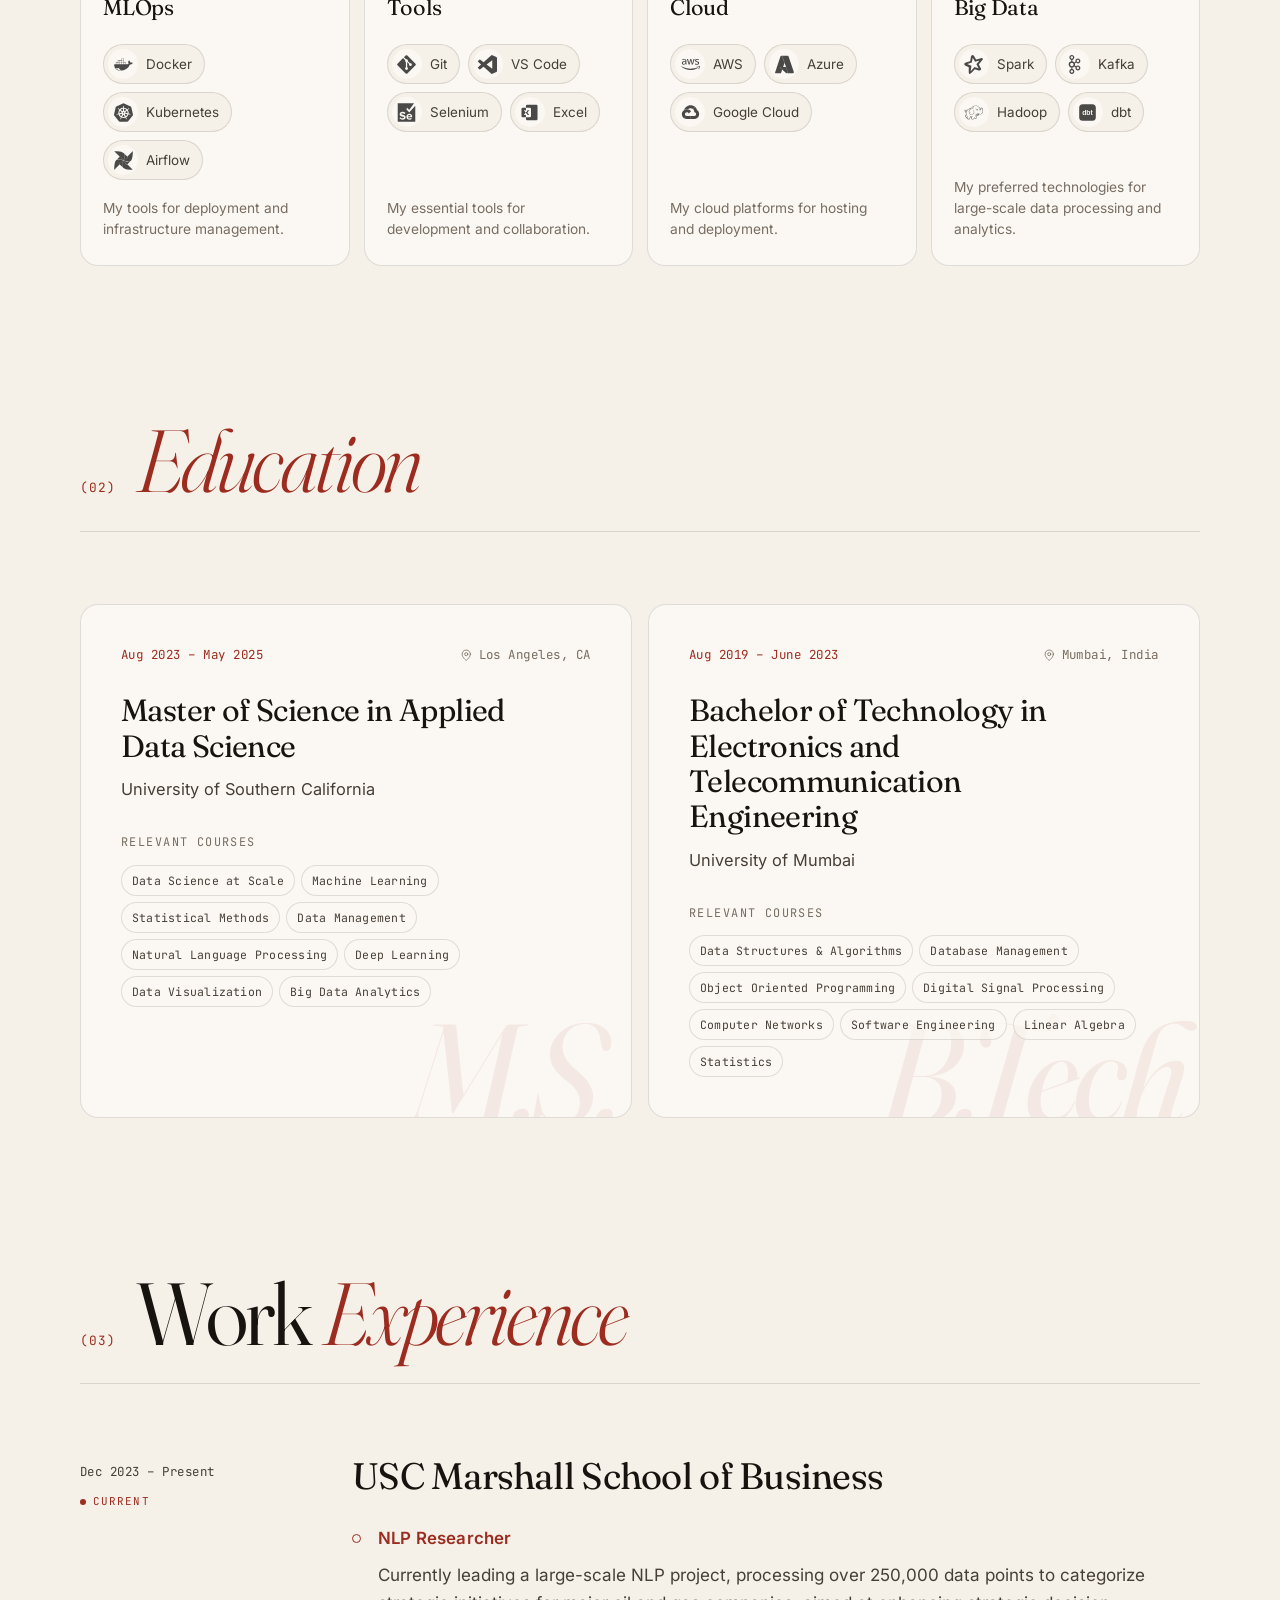
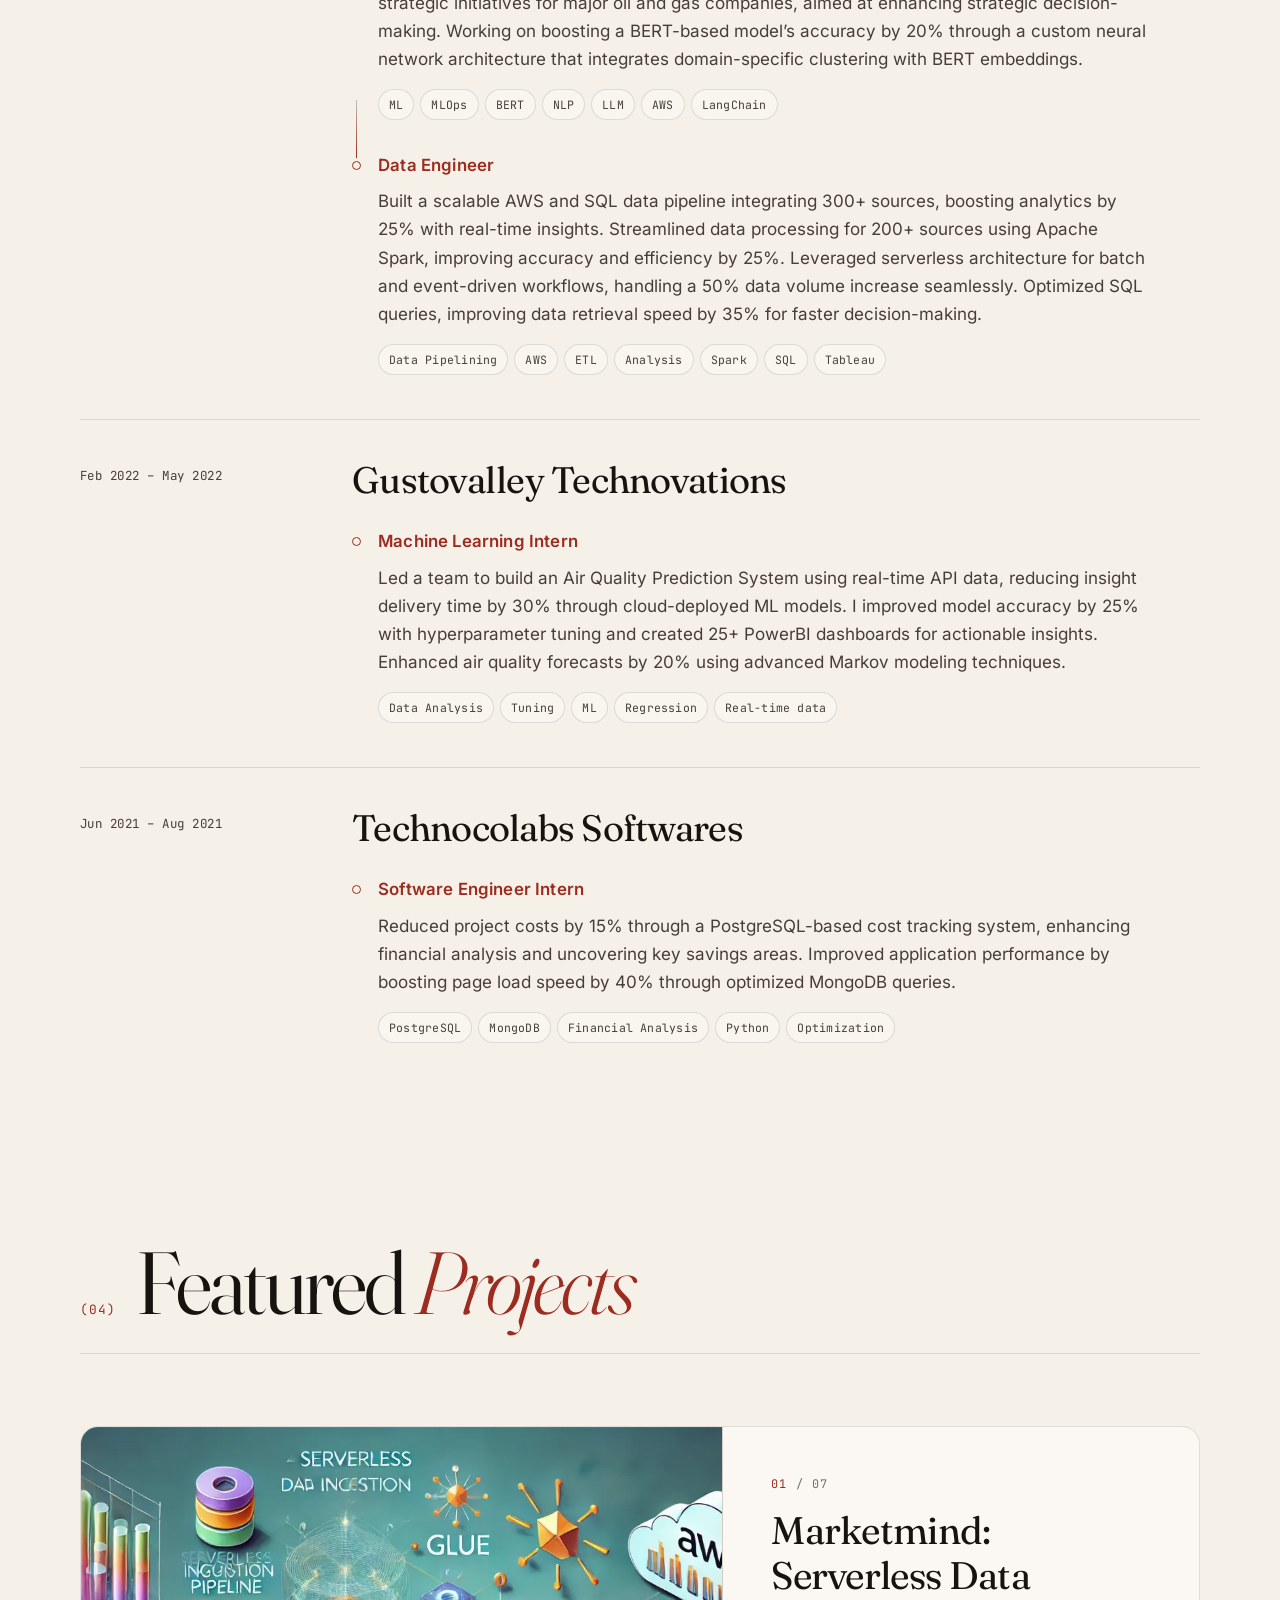
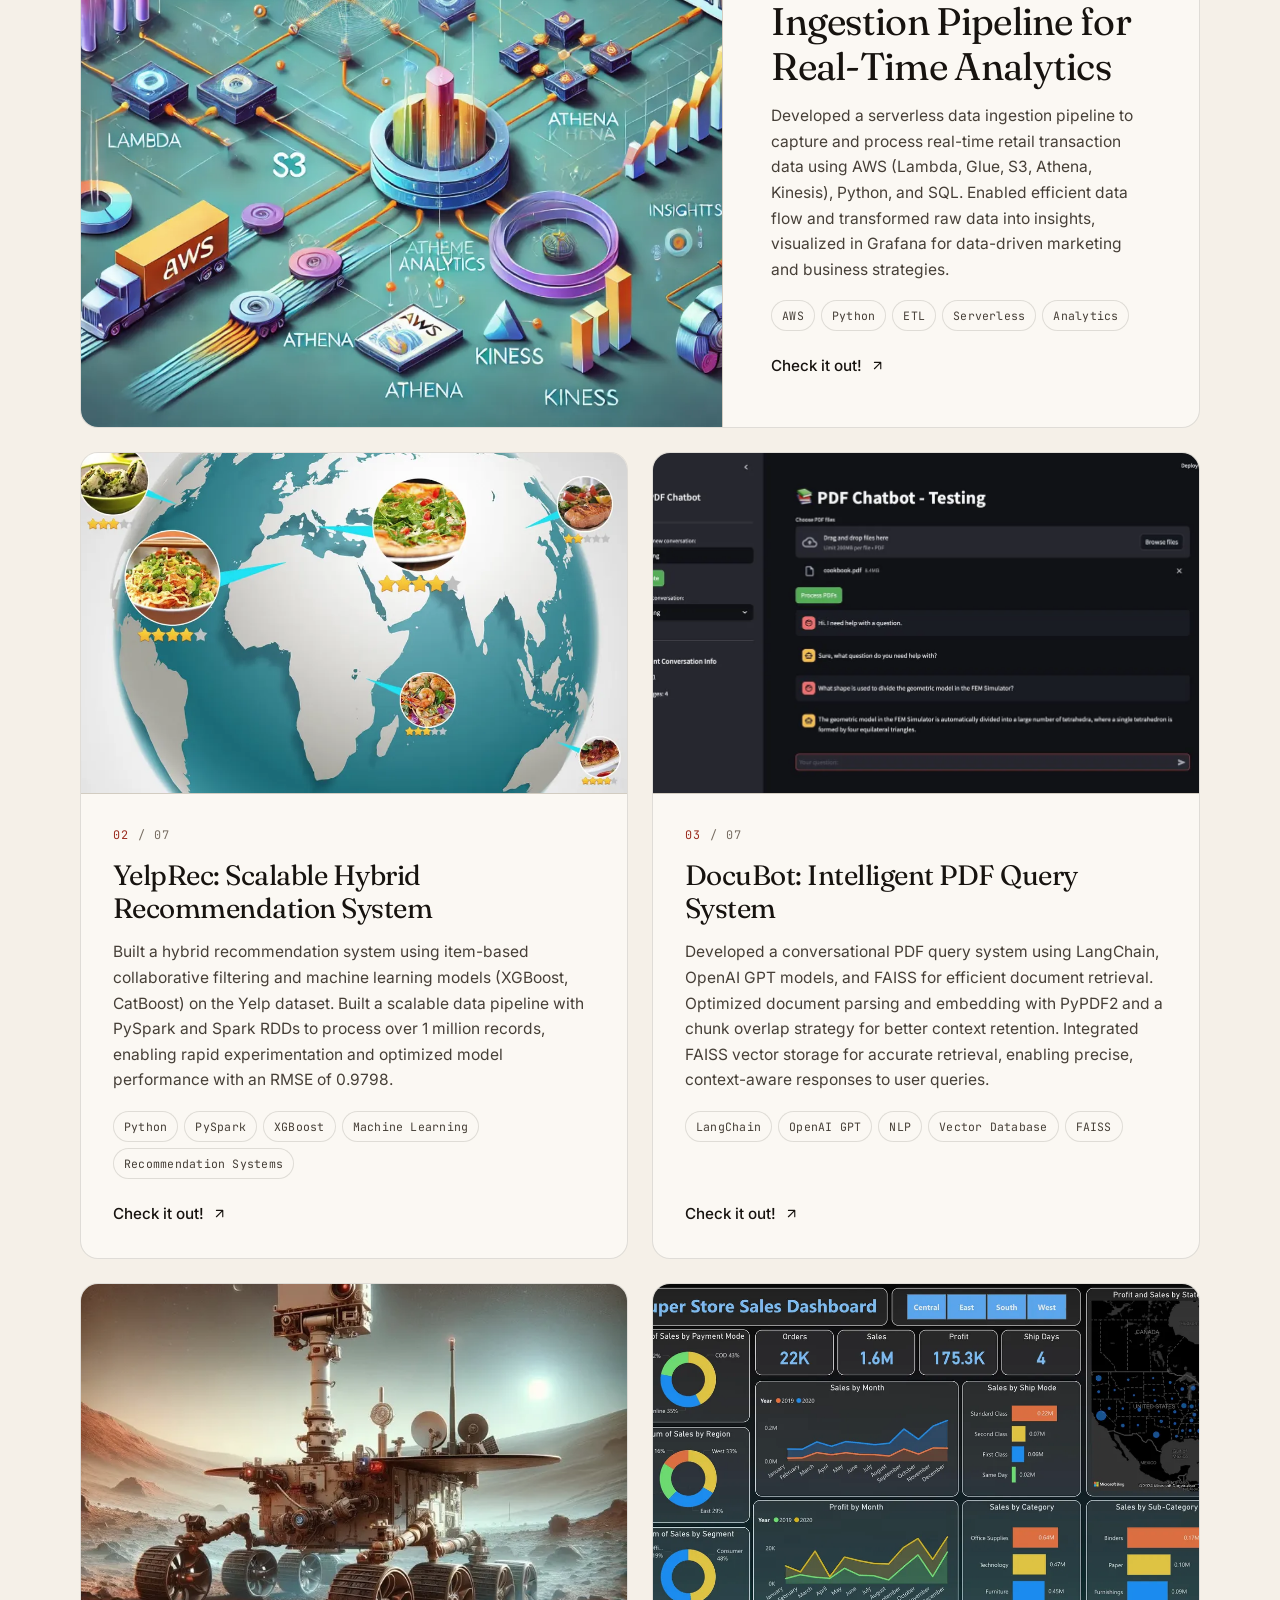
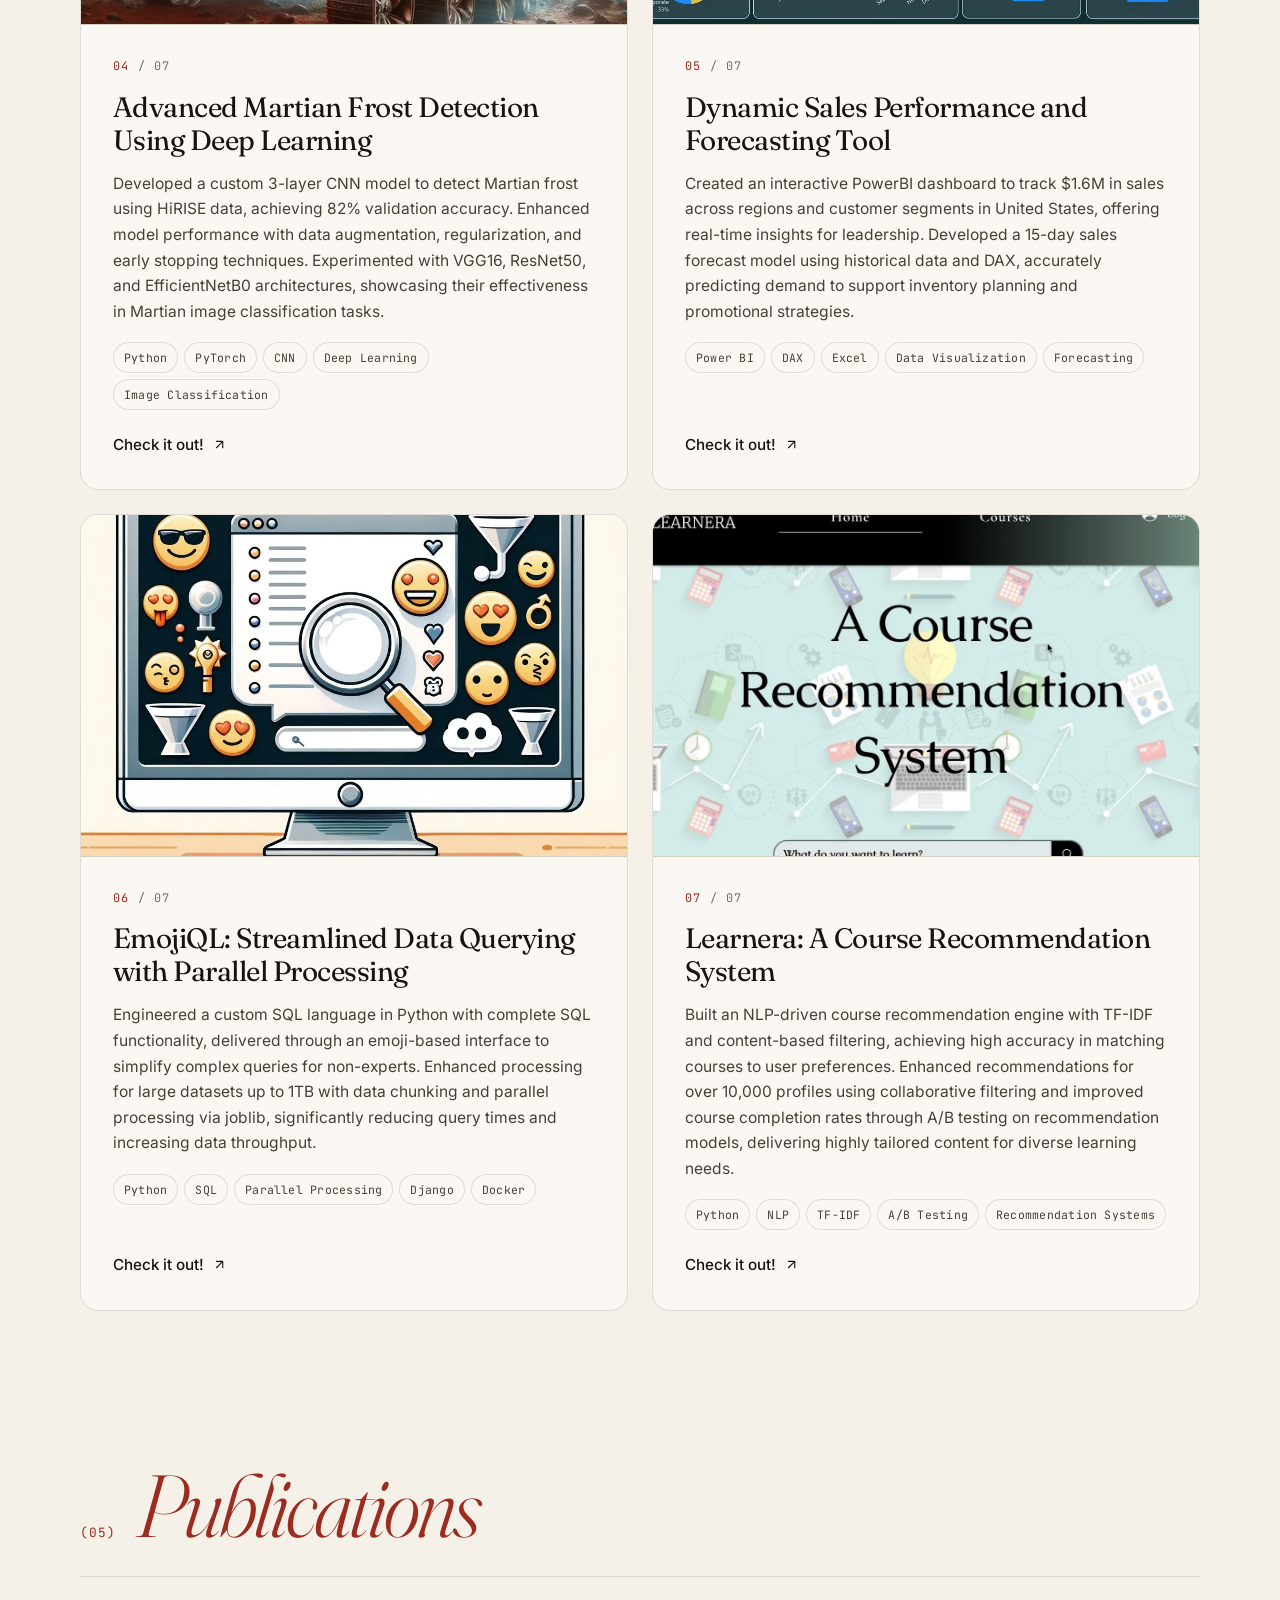
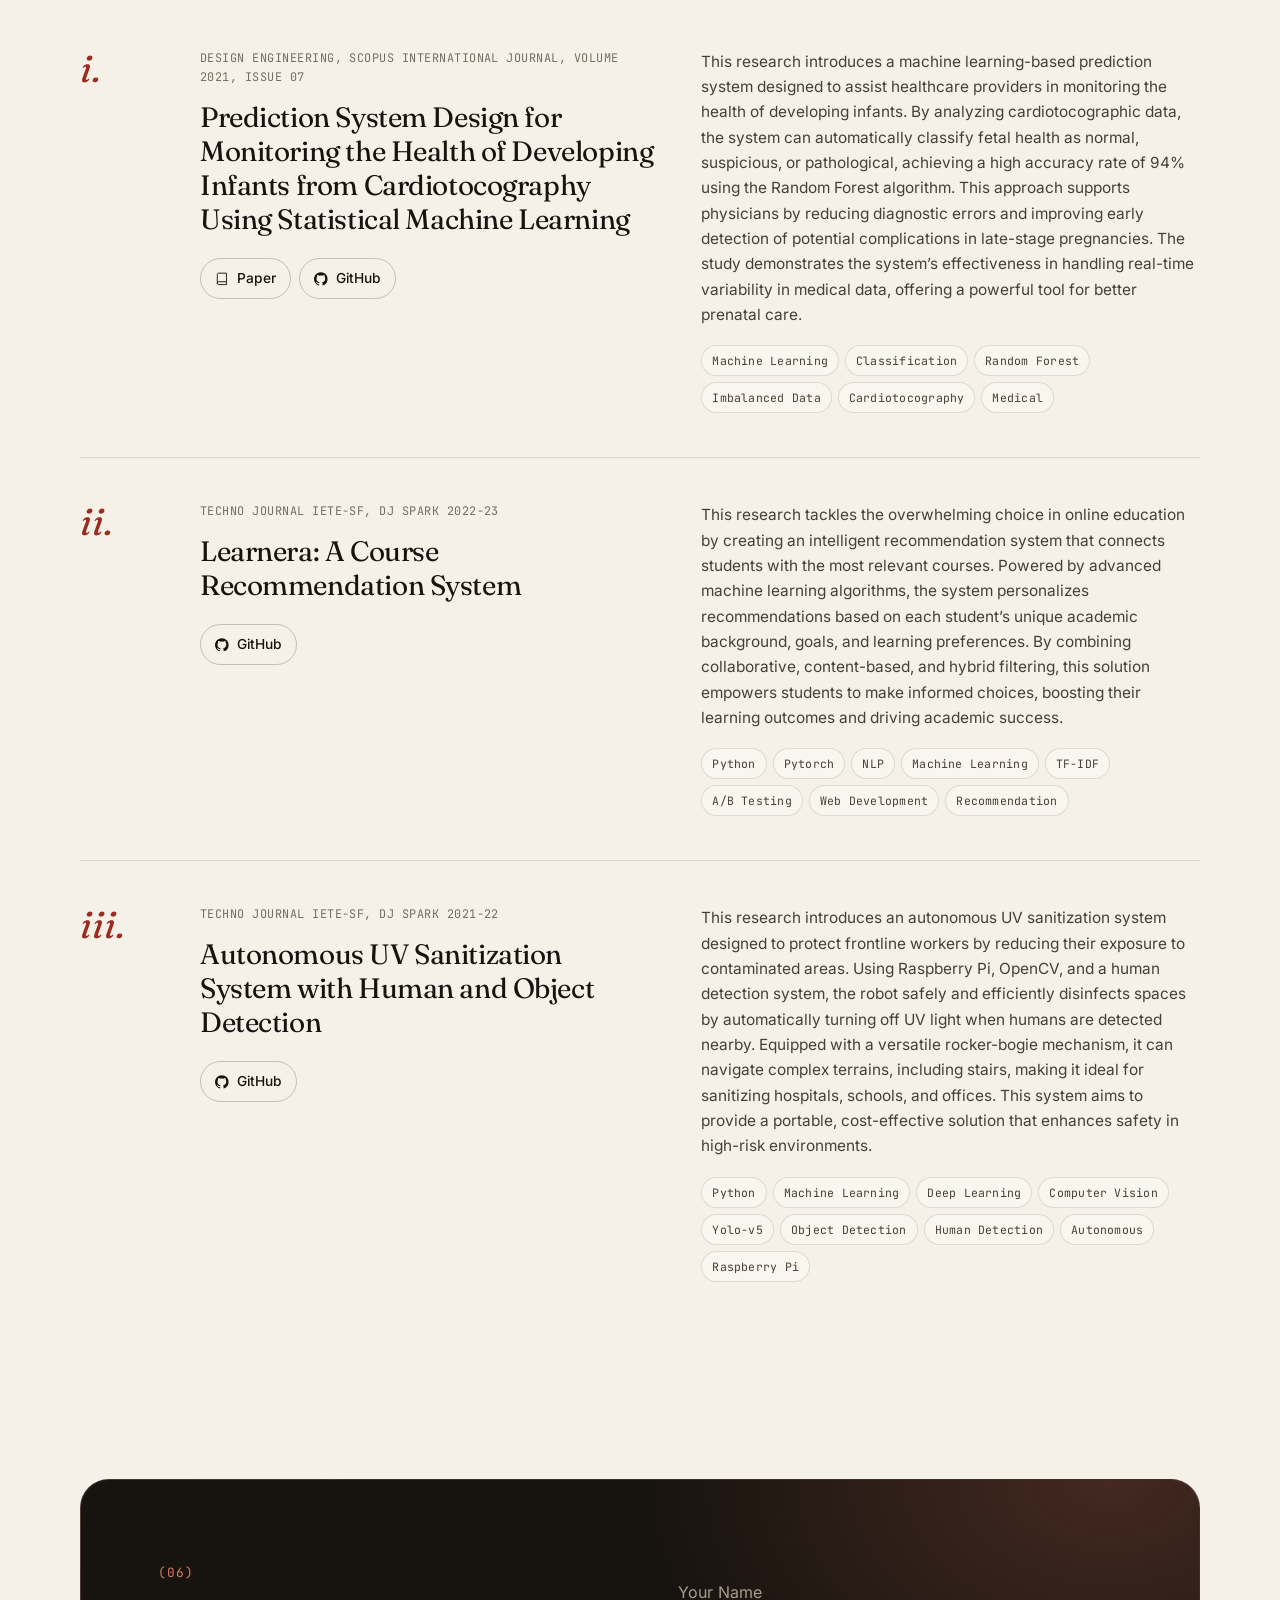
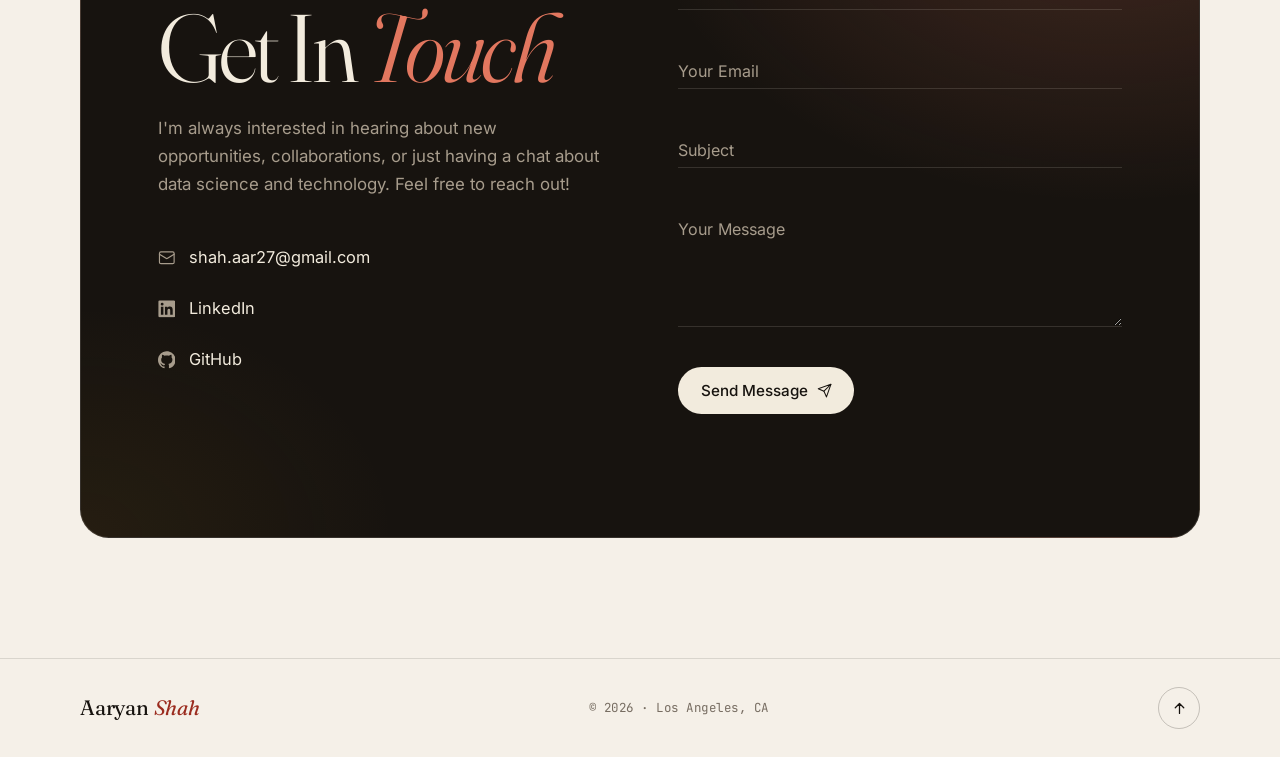
==== commit f8f2e573: "Redesign portfolio with an editorial look and light/dark themes Rebuild the site's layout and stylin" ====
--- a/index.html
+++ b/index.html
@@ -1,726 +1,638 @@
 <!DOCTYPE html>
 <html lang="en">
   <head>
-    <!-- Metadata of the Webpage -->
-    <!-- Character-set Metadata -->
     <meta charset="utf-8" />
-    <meta http-equiv="X-UA-Compatible" content="IE=edge" />
-    <!-- Viewport Metadata -->
     <meta name="viewport" content="width=device-width, initial-scale=1" />
-    <!-- Description Metadata-->
-    <meta name="description" content="Portfolio Website" />
-    <!-- Author Metadata -->
-    <meta name="author" content="Aditya Vikram Singh" />
-    <!-- Keyword Metadata -->
-    <meta
-      name="keywords"
-      content="Aaryan Shah"
-    />
-    <!-- Webpage Logo -->
-    <link rel="shortcut icon" href="assets/img/jpg/prof_img_1_nobg.png"/>
-    <!-- Webpage Title -->
-    
-    <title>Aaryan Shah</title>
-
-    <!-- Import CSS: Main Stylesheet -->
-    <link rel="stylesheet" href="./assets/css/main.css" />
+    <title>Aaryan Shah — AI/ML Engineer · Data Engineer · GenAI Developer · Data Scientist</title>
+    <meta name="description" content="Aaryan Shah — AI/ML Engineer, Data Engineer, GenAI Developer and Data Scientist based in Los Angeles. Data pipelines, machine learning, NLP and LLMs." />
+    <meta name="author" content="Aaryan Shah" />
+    <meta name="keywords" content="Aaryan Shah, Data Scientist, Data Engineer, Machine Learning, NLP, GenAI, USC" />
+    <meta name="theme-color" content="#F5F0E8" media="(prefers-color-scheme: light)" />
+    <meta name="theme-color" content="#0E0C0A" media="(prefers-color-scheme: dark)" />
+
+    <meta property="og:type" content="website" />
+    <meta property="og:title" content="Aaryan Shah — Portfolio" />
+    <meta property="og:description" content="AI/ML Engineer · Data Engineer · GenAI Developer · Data Scientist" />
+    <meta property="og:image" content="assets/site/img/og-image.jpg" />
+    <meta name="twitter:card" content="summary_large_image" />
+
+    <link rel="icon" href="assets/site/favicon.svg" type="image/svg+xml" />
+    <link rel="alternate icon" href="assets/img/jpg/prof_img_1_nobg.png" />
+
+    <link rel="preload" href="assets/site/fonts/fraunces-latin-opsz-normal.woff2" as="font" type="font/woff2" crossorigin />
+    <link rel="preload" href="assets/site/fonts/inter-latin-wght-normal.woff2" as="font" type="font/woff2" crossorigin />
+    <link rel="stylesheet" href="assets/site/site.css" />
+
+    <script>
+      // Apply the saved (or system) theme before first paint to avoid a flash.
+      (function () {
+        var d = document.documentElement;
+        d.classList.add("js");
+        try {
+          var t = localStorage.getItem("theme");
+          if (t === "light" || t === "dark") d.setAttribute("data-theme", t);
+        } catch (e) {}
+      })();
+    </script>
   </head>
 
   <body>
-    <div id="particles-js">
-      <div class="header">
-        <img
-            src="assets/img/jpg/grad_photo_dp.jpeg"
-            alt="Professional Me"
-            class="profile-image"
-            width="25%"
-            style="border-radius: 50%"
-          />
-        <h1>
-          <span class="site-title">Aaryan Shah</span>
-          <span class="site-description">AI/ML Engineer • Data Engineer • GenAI Developer • Data Scientist</span>
-        </h1>
-        <div class="header-icons">
-          <a aria-label="My LinkedIn Profile" target="_blank" href="https://www.linkedin.com/in/aaryanshah27/">
-            <i class="icon fa fa-linkedin" aria-hidden="true"></i>
+    <!-- Icon sprite -->
+    <svg width="0" height="0" style="position:absolute" aria-hidden="true">
+      <symbol id="i-linkedin" viewBox="0 0 128 128"><path fill="currentColor" d="M116 3H12a8.91 8.91 0 00-9 8.8v104.42a8.91 8.91 0 009 8.78h104a8.93 8.93 0 009-8.81V11.77A8.93 8.93 0 00116 3zM39.17 107H21.06V48.73h18.11zm-9-66.21a10.5 10.5 0 1110.49-10.5 10.5 10.5 0 01-10.54 10.48zM107 107H88.89V78.65c0-6.75-.12-15.44-9.41-15.44s-10.87 7.36-10.87 15V107H50.53V48.73h17.36v8h.24c2.42-4.58 8.32-9.41 17.13-9.41C103.6 47.28 107 59.35 107 75z"/></symbol>
+      <symbol id="i-github" viewBox="0 0 24 24"><path fill="currentColor" d="M12 .297c-6.63 0-12 5.373-12 12 0 5.303 3.438 9.8 8.205 11.385.6.113.82-.258.82-.577 0-.285-.01-1.04-.015-2.04-3.338.724-4.042-1.61-4.042-1.61C4.422 18.07 3.633 17.7 3.633 17.7c-1.087-.744.084-.729.084-.729 1.205.084 1.838 1.236 1.838 1.236 1.07 1.835 2.809 1.305 3.495.998.108-.776.417-1.305.76-1.605-2.665-.3-5.466-1.332-5.466-5.93 0-1.31.465-2.38 1.235-3.22-.135-.303-.54-1.523.105-3.176 0 0 1.005-.322 3.3 1.23.96-.267 1.98-.399 3-.405 1.02.006 2.04.138 3 .405 2.28-1.552 3.285-1.23 3.285-1.23.645 1.653.24 2.873.12 3.176.765.84 1.23 1.91 1.23 3.22 0 4.61-2.805 5.625-5.475 5.92.42.36.81 1.096.81 2.22 0 1.606-.015 2.896-.015 3.286 0 .315.21.69.825.57C20.565 22.092 24 17.592 24 12.297c0-6.627-5.373-12-12-12"/></symbol>
+        <symbol id="i-file" viewBox="0 0 24 24"><g fill="none" stroke="currentColor" stroke-width="1.6" stroke-linecap="round" stroke-linejoin="round"><path d="M14 2H6a2 2 0 0 0-2 2v16a2 2 0 0 0 2 2h12a2 2 0 0 0 2-2V8z"/><path d="M14 2v6h6M16 13H8M16 17H8M10 9H8"/></g></symbol>
+        <symbol id="i-mail" viewBox="0 0 24 24"><g fill="none" stroke="currentColor" stroke-width="1.6" stroke-linecap="round" stroke-linejoin="round"><rect x="2" y="4" width="20" height="16" rx="2"/><path d="m22 7-8.97 5.7a1.94 1.94 0 0 1-2.06 0L2 7"/></g></symbol>
+        <symbol id="i-arrow-ur" viewBox="0 0 24 24"><g fill="none" stroke="currentColor" stroke-width="1.8" stroke-linecap="round" stroke-linejoin="round"><path d="M7 17 17 7M7 7h10v10"/></g></symbol>
+        <symbol id="i-arrow-r" viewBox="0 0 24 24"><g fill="none" stroke="currentColor" stroke-width="1.8" stroke-linecap="round" stroke-linejoin="round"><path d="M5 12h14M13 6l6 6-6 6"/></g></symbol>
+        <symbol id="i-arrow-up" viewBox="0 0 24 24"><g fill="none" stroke="currentColor" stroke-width="1.8" stroke-linecap="round" stroke-linejoin="round"><path d="M12 19V5M6 11l6-6 6 6"/></g></symbol>
+        <symbol id="i-sun" viewBox="0 0 24 24"><g fill="none" stroke="currentColor" stroke-width="1.6" stroke-linecap="round" stroke-linejoin="round"><circle cx="12" cy="12" r="4"/><path d="M12 2v2M12 20v2M4.93 4.93l1.41 1.41M17.66 17.66l1.41 1.41M2 12h2M20 12h2M6.34 17.66l-1.41 1.41M19.07 4.93l-1.41 1.41"/></g></symbol>
+        <symbol id="i-moon" viewBox="0 0 24 24"><g fill="none" stroke="currentColor" stroke-width="1.6" stroke-linecap="round" stroke-linejoin="round"><path d="M12 3a6 6 0 0 0 9 9 9 9 0 1 1-9-9z"/></g></symbol>
+        <symbol id="i-pin" viewBox="0 0 24 24"><g fill="none" stroke="currentColor" stroke-width="1.6" stroke-linecap="round" stroke-linejoin="round"><path d="M20 10c0 6-8 12-8 12s-8-6-8-12a8 8 0 0 1 16 0z"/><circle cx="12" cy="10" r="3"/></g></symbol>
+        <symbol id="i-send" viewBox="0 0 24 24"><g fill="none" stroke="currentColor" stroke-width="1.6" stroke-linecap="round" stroke-linejoin="round"><path d="m22 2-7 20-4-9-9-4z"/><path d="M22 2 11 13"/></g></symbol>
+        <symbol id="i-database" viewBox="0 0 24 24"><g fill="none" stroke="currentColor" stroke-width="1.5" stroke-linecap="round" stroke-linejoin="round"><ellipse cx="12" cy="5" rx="9" ry="3"/><path d="M3 5v14c0 1.66 4 3 9 3s9-1.34 9-3V5"/><path d="M3 12c0 1.66 4 3 9 3s9-1.34 9-3"/></g></symbol>
+        <symbol id="i-brain" viewBox="0 0 24 24"><g fill="none" stroke="currentColor" stroke-width="1.5" stroke-linecap="round" stroke-linejoin="round"><rect x="4" y="4" width="16" height="16" rx="2"/><rect x="9" y="9" width="6" height="6"/><path d="M9 1v3M15 1v3M9 20v3M15 20v3M20 9h3M20 14h3M1 9h3M1 14h3"/></g></symbol>
+        <symbol id="i-chart" viewBox="0 0 24 24"><g fill="none" stroke="currentColor" stroke-width="1.5" stroke-linecap="round" stroke-linejoin="round"><path d="M3 3v18h18"/><path d="M18 17V9M13 17V5M8 17v-3"/></g></symbol>
+        <symbol id="i-cloud" viewBox="0 0 24 24"><g fill="none" stroke="currentColor" stroke-width="1.5" stroke-linecap="round" stroke-linejoin="round"><path d="M17.5 19H9a7 7 0 1 1 6.71-9h1.79a4.5 4.5 0 1 1 0 9z"/></g></symbol>
+        <symbol id="i-paper" viewBox="0 0 24 24"><g fill="none" stroke="currentColor" stroke-width="1.6" stroke-linecap="round" stroke-linejoin="round"><path d="M4 19.5v-15A2.5 2.5 0 0 1 6.5 2H20v20H6.5a2.5 2.5 0 0 1 0-5H20"/></g></symbol>
+    </svg>
+
+    <a class="skip-link" href="#main">Skip to content</a>
+    <div class="progress" aria-hidden="true"><span></span></div>
+
+    <!-- Navigation -->
+    <header class="nav" id="nav">
+      <div class="nav-inner">
+        <a class="brand" href="#top" aria-label="Aaryan Shah — back to top">
+          <span class="brand-mark">AS</span>
+          <span class="brand-name">Aaryan Shah</span>
+        </a>
+        <nav class="nav-links" aria-label="Primary">
+          <a href="#about">About Me</a>
+          <a href="#education">Education</a>
+          <a href="#experience">Experience</a>
+          <a href="#projects">Projects</a>
+          <a href="#publications">Publications</a>
+          <a href="#contact">Contact</a>
+        </nav>
+        <div class="nav-actions">
+          <button class="theme-toggle" id="theme-toggle" type="button" aria-label="Toggle dark mode">
+            <svg class="i-sun" aria-hidden="true"><use href="#i-sun" /></svg>
+            <svg class="i-moon" aria-hidden="true"><use href="#i-moon" /></svg>
+          </button>
+          <a class="btn btn-sm btn-outline nav-resume" target="_blank" rel="noopener" href="https://drive.google.com/file/d/1o-hSDuU1eyi58XIbdlitKkuIcR2H6NIx/view?usp=sharing">
+            Résumé <svg aria-hidden="true"><use href="#i-arrow-ur" /></svg>
           </a>
-          <a aria-label="My Github Profile" target="_blank" href="https://github.com/Aaryan04">
-            <i class="icon fa fa-github-alt" aria-hidden="true"></i>
-          </a>
-          <a aria-label="My Résumé" target="_blank" href="https://drive.google.com/file/d/1o-hSDuU1eyi58XIbdlitKkuIcR2H6NIx/view?usp=sharing">  
-            <i class="icon fa fa fa-file-pdf-o" aria-hidden="true"></i>
-          </a>
-          <a aria-label="Send Email" href="mailto:shah.aar27@gmail.com" target="_blank"
-            ><i class="icon fa fa-envelope"></i
-          ></a>
-        </div>
-        <div class="header-links">
-          <a class="link" href="#about" data-scroll>About Me</a>
-          <a class="link" href="#education" data-scroll>Education</a>
-          <a class="link" href="#experience" data-scroll>Experience</a>
-          <a class="link" href="#projects" data-scroll>Projects</a>
-          <a class="link" href="#publications" data-scroll>Publications</a>
-          <a class="link" href="#contact" data-scroll>Contact</a>
+          <button class="menu-toggle" id="menu-toggle" type="button" aria-label="Open menu" aria-expanded="false" aria-controls="mobile-menu">
+            <span></span><span></span>
+          </button>
         </div>
       </div>
-      <a class="down" href="#about" data-scroll><i class="icon fa fa-chevron-down" aria-hidden="true"></i></a>
+    </header>
+
+    <div class="mobile-menu" id="mobile-menu" hidden>
+      <nav aria-label="Mobile">
+        <a href="#about"><span>01</span>About Me</a>
+        <a href="#education"><span>02</span>Education</a>
+        <a href="#experience"><span>03</span>Experience</a>
+        <a href="#projects"><span>04</span>Projects</a>
+        <a href="#publications"><span>05</span>Publications</a>
+        <a href="#contact"><span>06</span>Contact</a>
+      </nav>
+      <a class="btn btn-solid" target="_blank" rel="noopener" href="https://drive.google.com/file/d/1o-hSDuU1eyi58XIbdlitKkuIcR2H6NIx/view?usp=sharing">Résumé <svg aria-hidden="true"><use href="#i-arrow-ur" /></svg></a>
     </div>
 
-    <!-- Dark Mode Toggle -->
-    <div class="theme-toggle-container">
-      <button id="theme-toggle" class="theme-toggle-main" aria-label="Toggle dark mode">
-        <i class="fa fa-moon-o" id="theme-icon"></i>
-        <span class="toggle-text">Dark Mode</span>
-      </button>
-    </div>
-
-    <!-- About Section -->
-    <section id="about" class="fade-in">
-      <!-- User Introduction-->
-      <div class="user-details">
-        <h1>About Me</h1>
-        <!-- <picture>
-          <source
-            type="image/webp"
-            srcset="/Users/aaryanshah/Project/Portfolio-final/assets/img/jpg/profile_pic_aaryan2.jpg"
-            alt="Professional Me"
-            width="20%"
-            style="border-radius: 50%"
-          />
-          <img
-            src="/Users/aaryanshah/Project/Portfolio-final/assets/img/jpg/profile_pic_aaryan2.jpg"
-            alt="Professional Me"
-            width="20%"
-            style="border-radius: 50%"
-          />
-        </picture> -->
-      </div>
-        <div class = "about-me">
-          <p>
-            I'm Aaryan Shah, a Data Scientist and Data Engineer based in Los Angeles, currently pursuing a Master's in Applied Data Science at USC (graduating May '25). I specialize in Data Mining, Analytics, Machine Learning, and NLP. My blend of academic knowledge and hands-on experience equips me to deliver data-driven insights and solutions for strategic decision-making.
-          </p>
-      
-          <p>In my work, I specialize in:</p>
-      
-          <ul>
-            <li>
-              🧑🏻‍💻Data Engineering: Developing robust data pipelines and integrating data from multiple sources to support seamless analytics.
-            </li>
-
-            <li>
-              🤖Machine Learning & NLP: Building and optimizing machine learning models, including natural language processing (NLP)and large language models (LLMs), to drive insights and enhance data-informed decision-making.
-            </li>
-      
-            <li>
-              📊 Data Analysis & Visualization: Translating raw data into meaningful patterns and visual insights using advanced dashboarding tools like PowerBI and Tableau, ensuring real-time, actionable insights are accessible across teams.
-            </li>
-            <li>
-              📈Big Data & Cloud Technologies: Utilizing big data tools like Apache Spark alongside AWS and Azure services to efficiently process and analyze vast datasets, enabling comprehensive, data-driven strategies.
-            </li>
-          </ul>
-      
-          <p>
-            🌟 I believe in having fun, taking ownership of my work, and always trusting in my abilities. Known for my adaptability, precision, and strong work ethic, I bring a unique blend of creativity and analytical thinking to every project. Outside of work, I enjoy capturing the world through photography and travel, always seeking new perspectives.
-          </p>
-      </div>
-      
-
-      <!-- User Specifics -->
-      <div class="user">
-        <!-- First Row -->
-        <div class="tech fade-in-stagger">
-            <h2>Languages</h2>
-            <div class="icon-grid">
-                <img src="https://cdn.jsdelivr.net/gh/devicons/devicon@latest/icons/python/python-original.svg" width="75" height="75"/>
-                <img src="https://cdn.jsdelivr.net/gh/devicons/devicon@latest/icons/cplusplus/cplusplus-original.svg" width="75" height="75"/>
-                <img src="https://cdn.jsdelivr.net/gh/devicons/devicon@latest/icons/rstudio/rstudio-original.svg" width="75" height="75"/>
+    <main id="main">
+      <!-- Hero -->
+      <section class="hero" id="top">
+        <div class="hero-glow" aria-hidden="true"></div>
+        <div class="container hero-grid">
+          <div class="hero-copy">
+            <p class="eyebrow reveal">
+              <span class="eb-item"><span class="dot" aria-hidden="true"></span><svg aria-hidden="true"><use href="#i-pin" /></svg>Los Angeles, CA</span>
+              <span class="sep" aria-hidden="true">/</span>
+              <span class="eb-item">M.S. Applied Data Science, USC</span>
+            </p>
+            <h1 class="hero-title">
+              <span class="line"><span class="word">Aaryan</span></span>
+              <span class="line"><span class="word"><em>Shah</em></span></span>
+            </h1>
+            <p class="roles reveal" aria-label="AI/ML Engineer, Data Engineer, GenAI Developer, Data Scientist">
+              <span class="roles-dash" aria-hidden="true"></span>
+              <span class="roles-track" aria-hidden="true">
+                <span class="is-active">AI/ML Engineer</span>
+                <span>Data Engineer</span>
+                <span>GenAI Developer</span>
+                <span>Data Scientist</span>
+              </span>
+            </p>
+            <p class="hero-lede reveal">I specialize in Data Mining, Analytics, Machine Learning, and NLP — translating raw data into data-driven insights and solutions for strategic decision-making.</p>
+            <div class="hero-cta reveal">
+              <a class="btn btn-solid" href="#projects">Featured Projects <svg aria-hidden="true"><use href="#i-arrow-r" /></svg></a>
+              <a class="btn btn-outline" href="#contact">Get In Touch</a>
             </div>
-            <p>My favorite languages for systems programming and software engineering.</p>
-        </div>
-    
-        <div class="tech fade-in-stagger">
-            <h2>Databases</h2>
-            <div class="icon-grid">
-                <img src="https://cdn.jsdelivr.net/gh/devicons/devicon@latest/icons/mysql/mysql-original-wordmark.svg" width="75" height="75"/>
-                <img src="https://cdn.jsdelivr.net/gh/devicons/devicon@latest/icons/mongodb/mongodb-original-wordmark.svg" />
-                <img src="https://cdn.jsdelivr.net/gh/devicons/devicon@latest/icons/postgresql/postgresql-original-wordmark.svg" />
-                <img src="https://cdn.jsdelivr.net/gh/devicons/devicon@latest/icons/firebase/firebase-original.svg" width="75" height="75"/>
-            </div>
-            <p>My preferred databases for building scalable applications.</p>
-        </div>
-    
-        <div class="tech fade-in-stagger">
-            <h2>Libraries</h2>
-            <div class="icon-grid">
-                <img src="https://cdn.jsdelivr.net/gh/devicons/devicon@latest/icons/pytorch/pytorch-original-wordmark.svg" width="75" height="75"/>
-                <img src="https://cdn.jsdelivr.net/gh/devicons/devicon@latest/icons/scikitlearn/scikitlearn-original.svg" width="75" height="75"/>
-                <img src="https://cdn.jsdelivr.net/gh/devicons/devicon@latest/icons/pandas/pandas-original.svg" width="75" height="75"/>
-                <img src="https://cdn.jsdelivr.net/gh/devicons/devicon@latest/icons/tensorflow/tensorflow-original.svg" width="75" height="75"/>
-            </div>
-            <p>My go-to libraries for machine learning and data analysis.</p>
-        </div>
-    
-        <div class="tech fade-in-stagger">
-            <h2>Dashboards</h2>
-            <div class="icon-grid">
-                <img src="https://img.icons8.com/?size=512&id=9Kvi1p1F0tUo&format=png" width="75" height="75"/>
-                <img src="https://uxwing.com/wp-content/themes/uxwing/download/brands-and-social-media/power-bi-icon.png" width="75" height="75"/>
-                <img src="https://cdn.jsdelivr.net/gh/devicons/devicon@latest/icons/grafana/grafana-original-wordmark.svg" width="75" height="75"/>
-                <img src="https://upload.wikimedia.org/wikipedia/commons/8/84/Matplotlib_icon.svg" width="75" height="75"/>
-            </div>
-            <p>My preferred tools for creating interactive dashboards and data visualizations.</p>
-        </div>
-    
-        <!-- Second Row -->
-        <div class="tech fade-in-stagger">
-            <h2>MLOps</h2>
-            <div class="icon-grid">
-                <img src="https://cdn.jsdelivr.net/gh/devicons/devicon@latest/icons/docker/docker-original-wordmark.svg" />
-                <img src="https://cdn.jsdelivr.net/gh/devicons/devicon@latest/icons/kubernetes/kubernetes-original.svg" width="75" height="75"/>
-                <img src="https://cdn.jsdelivr.net/gh/devicons/devicon@latest/icons/apacheairflow/apacheairflow-original.svg" width="75" height="75"/>
-            </div>
-            <p>My tools for deployment and infrastructure management.</p>
-        </div>
-    
-        <div class="tech fade-in-stagger">
-            <h2>Tools</h2>
-            <div class="icon-grid">
-                <img src="https://cdn.jsdelivr.net/gh/devicons/devicon@latest/icons/git/git-original-wordmark.svg" />
-                <img src="https://cdn.jsdelivr.net/gh/devicons/devicon@latest/icons/vscode/vscode-original.svg" width="75" height="75"/>
-                <img src="https://cdn.jsdelivr.net/gh/devicons/devicon@latest/icons/selenium/selenium-original.svg" width="75" height="75"/>
-                <img src="https://upload.wikimedia.org/wikipedia/commons/thumb/3/34/Microsoft_Office_Excel_%282019%E2%80%93present%29.svg/800px-Microsoft_Office_Excel_%282019%E2%80%93present%29.svg.png" width="75" height="75"/>
-            </div>
-            <p>My essential tools for development and collaboration.</p>
-        </div>
-    
-        <div class="tech fade-in-stagger">
-            <h2>Cloud</h2>
-            <div class="icon-grid">
-                <img src="https://cdn.jsdelivr.net/gh/devicons/devicon@latest/icons/amazonwebservices/amazonwebservices-original-wordmark.svg" width="75" height="75"/>
-                <img src="https://cdn.jsdelivr.net/gh/devicons/devicon@latest/icons/azure/azure-original.svg" width="75" height="75"/>
-                <img src="https://cdn.jsdelivr.net/gh/devicons/devicon@latest/icons/googlecloud/googlecloud-original.svg" width="75" height="75"/>
-            </div>
-            <p>My cloud platforms for hosting and deployment.</p>
-        </div>
-    
-        <div class="tech fade-in-stagger">
-            <h2>Big Data</h2>
-            <div class="icon-grid">
-                <img src="https://cdn.jsdelivr.net/gh/devicons/devicon@latest/icons/apachespark/apachespark-original-wordmark.svg" width="75" height="75"/>
-                <img src="https://cdn.jsdelivr.net/gh/devicons/devicon@latest/icons/apachekafka/apachekafka-original.svg" width="75" height="75"/>
-                <img src="https://cdn.jsdelivr.net/gh/devicons/devicon@latest/icons/hadoop/hadoop-original.svg" width="75" height="75"/>
-                <img src="https://seeklogo.com/images/D/dbt-logo-500AB0BAA7-seeklogo.com.png" width="75" height="75"/>
-            </div>
-            <p>My preferred technologies for large-scale data processing and analytics.</p>
-        </div>
-    </div>
-    </section>
-
-    <!-- Education Section -->
-    <section id="education" class="fade-in">
-      <div class="user-details">
-        <h1>Education</h1>
-      </div>
-      <div class="timeline">
-        <!-- Master's Degree -->
-        <div class="timeline-item fade-in-stagger">
-          <div class="timeline-date">Aug 2023 - May 2025</div>
-          <div class="timeline-icon">
-            <i class="fa fa-graduation-cap"></i>
+            <ul class="socials reveal" aria-label="Links">
+              <li><a aria-label="My LinkedIn Profile" target="_blank" rel="noopener" href="https://www.linkedin.com/in/aaryanshah27/"><svg aria-hidden="true"><use href="#i-linkedin" /></svg></a></li>
+              <li><a aria-label="My Github Profile" target="_blank" rel="noopener" href="https://github.com/Aaryan04"><svg aria-hidden="true"><use href="#i-github" /></svg></a></li>
+              <li><a aria-label="My Résumé" target="_blank" rel="noopener" href="https://drive.google.com/file/d/1o-hSDuU1eyi58XIbdlitKkuIcR2H6NIx/view?usp=sharing"><svg aria-hidden="true"><use href="#i-file" /></svg></a></li>
+              <li><a aria-label="Send Email" href="mailto:shah.aar27@gmail.com"><svg aria-hidden="true"><use href="#i-mail" /></svg></a></li>
+            </ul>
           </div>
-          <div class="timeline-content">
-            <h3>Master of Science in Applied Data Science</h3>
-            <h4>University of Southern California</h4>
-            <p class="timeline-location">Los Angeles, CA</p>
-            <p style="text-align: center;"><strong>Relevant Courses:</strong></p>
-            <div class="skills-container">
-              <span class="skill-tag">Data Science at Scale</span>
-              <span class="skill-tag">Machine Learning</span>
-              <span class="skill-tag">Statistical Methods</span>
-              <span class="skill-tag">Data Management</span>
-              <span class="skill-tag">Natural Language Processing</span>
-              <span class="skill-tag">Deep Learning</span>
-              <span class="skill-tag">Data Visualization</span>
-              <span class="skill-tag">Big Data Analytics</span>
+
+          <div class="hero-visual reveal">
+            <figure class="portrait">
+              <img src="assets/site/img/portrait.webp" alt="Aaryan Shah at his USC graduation" width="1000" height="1000" fetchpriority="high" />
+            </figure>
+            <div class="badge" aria-hidden="true">
+              <svg viewBox="0 0 200 200">
+                <defs><path id="badge-circle" d="M100,100 m-78,0 a78,78 0 1,1 156,0 a78,78 0 1,1 -156,0" /></defs>
+                <text textLength="486" lengthAdjust="spacing"><textPath href="#badge-circle" textLength="486" lengthAdjust="spacing">AI/ML ENGINEER • DATA ENGINEER • GENAI DEVELOPER • DATA SCIENTIST •</textPath></text>
+              </svg>
+              <span class="badge-core">✦</span>
             </div>
           </div>
         </div>
 
-        <!-- Bachelor's Degree -->
-        <div class="timeline-item fade-in-stagger">
-          <div class="timeline-date">Aug 2019 - June 2023</div>
-          <div class="timeline-icon">
-            <i class="fa fa-graduation-cap"></i>
-          </div>
-          <div class="timeline-content">
-            <h3>Bachelor of Technology in Electronics and Telecommunication Engineering</h3>
-            <h4>University of Mumbai</h4>
-            <p class="timeline-location">Mumbai, India</p>
-            <p style="text-align: center;"><strong>Relevant Courses:</strong></p>
-            <div class="skills-container">
-              <span class="skill-tag">Data Structures & Algorithms</span>
-              <span class="skill-tag">Database Management</span>
-              <span class="skill-tag">Object Oriented Programming</span>
-              <span class="skill-tag">Digital Signal Processing</span>
-              <span class="skill-tag">Computer Networks</span>
-              <span class="skill-tag">Software Engineering</span>
-              <span class="skill-tag">Linear Algebra</span>
-              <span class="skill-tag">Statistics</span>
+        <div class="container">
+          <dl class="stats">
+            <div class="stat reveal"><dt><span class="count" data-to="250" data-suffix="K+">250K+</span></dt><dd>data points processed for large-scale NLP research</dd></div>
+            <div class="stat reveal"><dt><span class="count" data-to="300" data-suffix="+">300+</span></dt><dd>data sources integrated into a scalable AWS &amp; SQL pipeline</dd></div>
+            <div class="stat reveal"><dt><span class="count" data-to="1" data-suffix="TB">1TB</span></dt><dd>datasets queried with chunking &amp; parallel processing</dd></div>
+            <div class="stat reveal"><dt><span class="count" data-to="94" data-suffix="%">94%</span></dt><dd>accuracy in published fetal-health ML research</dd></div>
+          </dl>
+        </div>
+      </section>
+
+      <!-- Marquee -->
+      <div class="marquee" aria-hidden="true">
+        <div class="marquee-track">
+          <span>Python</span><i>✦</i><span>PyTorch</span><i>✦</i><span>Apache Spark</span><i>✦</i><span>LangChain</span><i>✦</i><span>AWS</span><i>✦</i><span>TensorFlow</span><i>✦</i><span>Kafka</span><i>✦</i><span>Airflow</span><i>✦</i><span>PostgreSQL</span><i>✦</i><span>Power BI</span><i>✦</i><span>Tableau</span><i>✦</i><span>Docker</span><i>✦</i><span>Kubernetes</span><i>✦</i><span>BERT</span><i>✦</i><span>scikit-learn</span><i>✦</i><span>dbt</span><i>✦</i>
+        </div>
+      </div>
+
+      <!-- About -->
+      <section class="section" id="about">
+        <div class="container">
+          <header class="sec-head reveal">
+            <span class="sec-num">01</span>
+            <h2 class="sec-title">About <em>Me</em></h2>
+          </header>
+
+          <div class="about-grid">
+            <div class="about-lead reveal">
+              <p>
+                I'm Aaryan Shah, a Data Scientist and Data Engineer based in Los Angeles, currently pursuing a Master's in Applied Data Science at USC (graduating May '25). I specialize in Data Mining, Analytics, Machine Learning, and NLP. My blend of academic knowledge and hands-on experience equips me to deliver data-driven insights and solutions for strategic decision-making.
+              </p>
+            </div>
+
+            <div class="about-focus">
+              <p class="kicker reveal">In my work, I specialize in:</p>
+              <ol class="focus-list">
+                <li class="focus reveal">
+                  <span class="focus-icon"><svg aria-hidden="true"><use href="#i-database" /></svg></span>
+                  <h3>Data Engineering</h3>
+                  <p>Developing robust data pipelines and integrating data from multiple sources to support seamless analytics.</p>
+                </li>
+                <li class="focus reveal">
+                  <span class="focus-icon"><svg aria-hidden="true"><use href="#i-brain" /></svg></span>
+                  <h3>Machine Learning &amp; NLP</h3>
+                  <p>Building and optimizing machine learning models, including natural language processing (NLP) and large language models (LLMs), to drive insights and enhance data-informed decision-making.</p>
+                </li>
+                <li class="focus reveal">
+                  <span class="focus-icon"><svg aria-hidden="true"><use href="#i-chart" /></svg></span>
+                  <h3>Data Analysis &amp; Visualization</h3>
+                  <p>Translating raw data into meaningful patterns and visual insights using advanced dashboarding tools like PowerBI and Tableau, ensuring real-time, actionable insights are accessible across teams.</p>
+                </li>
+                <li class="focus reveal">
+                  <span class="focus-icon"><svg aria-hidden="true"><use href="#i-cloud" /></svg></span>
+                  <h3>Big Data &amp; Cloud Technologies</h3>
+                  <p>Utilizing big data tools like Apache Spark alongside AWS and Azure services to efficiently process and analyze vast datasets, enabling comprehensive, data-driven strategies.</p>
+                </li>
+              </ol>
             </div>
           </div>
-        </div>
-      </div>
-    </section>
-
-    <!-- Work Experience Section -->
-    <section id="experience" class="fade-in">
-      <div class="user-details">
-        <h1>Work Experience</h1>
-      </div>
-        <div class="timeline">
-        <!-- Sr ML Engineer Role -->
-        <div class="timeline-item fade-in-stagger">
-          <div class="timeline-date">Dec 2023 - Present</div>
-          <div class="timeline-icon">
-            <i class="fa fa-rocket"></i>
-          </div>
-          <div class="timeline-content">
-            <h2>NLP Researcher</h2>
-            <h3>USC Marshall School of Business</h3>
-            <p>Currently leading a large-scale NLP project, processing over 250,000 data points to categorize strategic initiatives for major oil and gas companies, aimed at enhancing strategic decision-making. Working on boosting a BERT-based model’s accuracy by 20% through a custom neural network architecture that integrates domain-specific clustering with BERT embeddings.</p>
-            <div class="skills-container">
-              <span class="skill-tag">ML</span>
-              <span class="skill-tag">MLOps</span>
-              <span class="skill-tag">BERT</span>
-              <span class="skill-tag">NLP</span>
-              <span class="skill-tag">LLM</span>
-              <span class="skill-tag">AWS</span>
-              <span class="skill-tag">LangChain</span>
+
+          <blockquote class="about-quote reveal">
+            <span class="quote-mark" aria-hidden="true">✦</span>
+            <p>I believe in having fun, taking ownership of my work, and always trusting in my abilities. Known for my adaptability, precision, and strong work ethic, I bring a unique blend of creativity and analytical thinking to every project. Outside of work, I enjoy capturing the world through photography and travel, always seeking new perspectives.</p>
+          </blockquote>
+
+          <!-- Toolkit -->
+          <div class="toolkit">
+            <h3 class="sub-label reveal">Toolkit</h3>
+            <div class="tool-grid">
+              <article class="tool-card reveal">
+                <h4>Languages</h4>
+                <ul class="tools">
+                  <li><span class="tool-icon"><img class="ico-mono" src="assets/site/icons/python-mono.svg" alt="" loading="lazy" /><img class="ico-color" src="assets/site/icons/python.svg" alt="" loading="lazy" /></span><span>Python</span></li>
+                  <li><span class="tool-icon"><img class="ico-mono" src="assets/site/icons/cplusplus-mono.svg" alt="" loading="lazy" /><img class="ico-color" src="assets/site/icons/cplusplus.svg" alt="" loading="lazy" /></span><span>C++</span></li>
+                  <li><span class="tool-icon"><img class="ico-mono" src="assets/site/icons/rstudio-mono.svg" alt="" loading="lazy" /><img class="ico-color" src="assets/site/icons/rstudio.svg" alt="" loading="lazy" /></span><span>R</span></li>
+                </ul>
+                <p>My favorite languages for systems programming and software engineering.</p>
+              </article>
+              <article class="tool-card reveal">
+                <h4>Databases</h4>
+                <ul class="tools">
+                  <li><span class="tool-icon"><img class="ico-mono" src="assets/site/icons/mysql-mono.svg" alt="" loading="lazy" /><img class="ico-color" src="assets/site/icons/mysql.svg" alt="" loading="lazy" /></span><span>MySQL</span></li>
+                  <li><span class="tool-icon"><img class="ico-mono" src="assets/site/icons/mongodb-mono.svg" alt="" loading="lazy" /><img class="ico-color" src="assets/site/icons/mongodb.svg" alt="" loading="lazy" /></span><span>MongoDB</span></li>
+                  <li><span class="tool-icon"><img class="ico-mono" src="assets/site/icons/postgresql-mono.svg" alt="" loading="lazy" /><img class="ico-color" src="assets/site/icons/postgresql.svg" alt="" loading="lazy" /></span><span>PostgreSQL</span></li>
+                  <li><span class="tool-icon"><img class="ico-mono" src="assets/site/icons/firebase-mono.svg" alt="" loading="lazy" /><img class="ico-color" src="assets/site/icons/firebase.svg" alt="" loading="lazy" /></span><span>Firebase</span></li>
+                </ul>
+                <p>My preferred databases for building scalable applications.</p>
+              </article>
+              <article class="tool-card reveal">
+                <h4>Libraries</h4>
+                <ul class="tools">
+                  <li><span class="tool-icon"><img class="ico-mono" src="assets/site/icons/pytorch-mono.svg" alt="" loading="lazy" /><img class="ico-color" src="assets/site/icons/pytorch.svg" alt="" loading="lazy" /></span><span>PyTorch</span></li>
+                  <li><span class="tool-icon"><img class="ico-mono" src="assets/site/icons/scikitlearn-mono.svg" alt="" loading="lazy" /><img class="ico-color" src="assets/site/icons/scikitlearn.svg" alt="" loading="lazy" /></span><span>scikit-learn</span></li>
+                  <li><span class="tool-icon"><img class="ico-mono" src="assets/site/icons/pandas-mono.svg" alt="" loading="lazy" /><img class="ico-color" src="assets/site/icons/pandas.svg" alt="" loading="lazy" /></span><span>pandas</span></li>
+                  <li><span class="tool-icon"><img class="ico-mono" src="assets/site/icons/tensorflow-mono.svg" alt="" loading="lazy" /><img class="ico-color" src="assets/site/icons/tensorflow.svg" alt="" loading="lazy" /></span><span>TensorFlow</span></li>
+                </ul>
+                <p>My go-to libraries for machine learning and data analysis.</p>
+              </article>
+              <article class="tool-card reveal">
+                <h4>Dashboards</h4>
+                <ul class="tools">
+                  <li><span class="tool-icon"><img class="ico-mono" src="assets/site/icons/tableau-mono.svg" alt="" loading="lazy" /><img class="ico-color" src="assets/site/icons/tableau.svg" alt="" loading="lazy" /></span><span>Tableau</span></li>
+                  <li><span class="tool-icon"><img class="ico-mono" src="assets/site/icons/powerbi-mono.svg" alt="" loading="lazy" /><img class="ico-color" src="assets/site/icons/powerbi.svg" alt="" loading="lazy" /></span><span>Power BI</span></li>
+                  <li><span class="tool-icon"><img class="ico-mono" src="assets/site/icons/grafana-mono.svg" alt="" loading="lazy" /><img class="ico-color" src="assets/site/icons/grafana.svg" alt="" loading="lazy" /></span><span>Grafana</span></li>
+                  <li><span class="tool-icon"><img class="ico-mono" src="assets/site/icons/matplotlib-mono.svg" alt="" loading="lazy" /><img class="ico-color" src="assets/site/icons/matplotlib.svg" alt="" loading="lazy" /></span><span>Matplotlib</span></li>
+                </ul>
+                <p>My preferred tools for creating interactive dashboards and data visualizations.</p>
+              </article>
+              <article class="tool-card reveal">
+                <h4>MLOps</h4>
+                <ul class="tools">
+                  <li><span class="tool-icon"><img class="ico-mono" src="assets/site/icons/docker-mono.svg" alt="" loading="lazy" /><img class="ico-color" src="assets/site/icons/docker.svg" alt="" loading="lazy" /></span><span>Docker</span></li>
+                  <li><span class="tool-icon"><img class="ico-mono" src="assets/site/icons/kubernetes-mono.svg" alt="" loading="lazy" /><img class="ico-color" src="assets/site/icons/kubernetes.svg" alt="" loading="lazy" /></span><span>Kubernetes</span></li>
+                  <li><span class="tool-icon"><img class="ico-mono" src="assets/site/icons/airflow-mono.svg" alt="" loading="lazy" /><img class="ico-color" src="assets/site/icons/airflow.svg" alt="" loading="lazy" /></span><span>Airflow</span></li>
+                </ul>
+                <p>My tools for deployment and infrastructure management.</p>
+              </article>
+              <article class="tool-card reveal">
+                <h4>Tools</h4>
+                <ul class="tools">
+                  <li><span class="tool-icon"><img class="ico-mono" src="assets/site/icons/git-mono.svg" alt="" loading="lazy" /><img class="ico-color" src="assets/site/icons/git.svg" alt="" loading="lazy" /></span><span>Git</span></li>
+                  <li><span class="tool-icon"><img class="ico-mono" src="assets/site/icons/vscode-mono.svg" alt="" loading="lazy" /><img class="ico-color" src="assets/site/icons/vscode.svg" alt="" loading="lazy" /></span><span>VS Code</span></li>
+                  <li><span class="tool-icon"><img class="ico-mono" src="assets/site/icons/selenium-mono.svg" alt="" loading="lazy" /><img class="ico-color" src="assets/site/icons/selenium.svg" alt="" loading="lazy" /></span><span>Selenium</span></li>
+                  <li><span class="tool-icon"><img class="ico-mono" src="assets/site/icons/excel-mono.svg" alt="" loading="lazy" /><img class="ico-color" src="assets/site/icons/excel.svg" alt="" loading="lazy" /></span><span>Excel</span></li>
+                </ul>
+                <p>My essential tools for development and collaboration.</p>
+              </article>
+              <article class="tool-card reveal">
+                <h4>Cloud</h4>
+                <ul class="tools">
+                  <li><span class="tool-icon"><img class="ico-mono" src="assets/site/icons/aws-mono.svg" alt="" loading="lazy" /><img class="ico-color" src="assets/site/icons/aws.svg" alt="" loading="lazy" /></span><span>AWS</span></li>
+                  <li><span class="tool-icon"><img class="ico-mono" src="assets/site/icons/azure-mono.svg" alt="" loading="lazy" /><img class="ico-color" src="assets/site/icons/azure.svg" alt="" loading="lazy" /></span><span>Azure</span></li>
+                  <li><span class="tool-icon"><img class="ico-mono" src="assets/site/icons/googlecloud-mono.svg" alt="" loading="lazy" /><img class="ico-color" src="assets/site/icons/googlecloud.svg" alt="" loading="lazy" /></span><span>Google Cloud</span></li>
+                </ul>
+                <p>My cloud platforms for hosting and deployment.</p>
+              </article>
+              <article class="tool-card reveal">
+                <h4>Big Data</h4>
+                <ul class="tools">
+                  <li><span class="tool-icon"><img class="ico-mono" src="assets/site/icons/spark-mono.svg" alt="" loading="lazy" /><img class="ico-color" src="assets/site/icons/spark.svg" alt="" loading="lazy" /></span><span>Spark</span></li>
+                  <li><span class="tool-icon"><img class="ico-mono" src="assets/site/icons/kafka-mono.svg" alt="" loading="lazy" /><img class="ico-color" src="assets/site/icons/kafka.svg" alt="" loading="lazy" /></span><span>Kafka</span></li>
+                  <li><span class="tool-icon"><img class="ico-mono" src="assets/site/icons/hadoop-mono.svg" alt="" loading="lazy" /><img class="ico-color" src="assets/site/icons/hadoop.svg" alt="" loading="lazy" /></span><span>Hadoop</span></li>
+                  <li><span class="tool-icon"><img class="ico-mono" src="assets/site/icons/dbt-mono.svg" alt="" loading="lazy" /><img class="ico-color" src="assets/site/icons/dbt.svg" alt="" loading="lazy" /></span><span>dbt</span></li>
+                </ul>
+                <p>My preferred technologies for large-scale data processing and analytics.</p>
+              </article>
             </div>
           </div>
-
-          <div class="timeline-content second-role">
-            <h2>Data Engineer</h2>
-            <h3>USC Marshall School of Business</h3>
-            <p>Built a scalable AWS and SQL data pipeline integrating 300+ sources, boosting analytics by 25% with real-time insights. Streamlined data processing for 200+ sources using Apache Spark, improving accuracy and efficiency by 25%. Leveraged serverless architecture for batch and event-driven workflows, handling a 50% data volume increase seamlessly. Optimized SQL queries, improving data retrieval speed by 35% for faster decision-making.
-            </p>
-            <div class="skills-container">
-              <span class="skill-tag">Data Pipelining</span>
-              <span class="skill-tag">AWS</span>
-              <span class="skill-tag">ETL</span>
-              <span class="skill-tag">Analysis</span>
-              <span class="skill-tag">Spark</span>
-              <span class="skill-tag">SQL</span>
-              <span class="skill-tag">Tableau</span>
+        </div>
+      </section>
+
+      <!-- Education -->
+      <section class="section" id="education">
+        <div class="container">
+          <header class="sec-head reveal">
+            <span class="sec-num">02</span>
+            <h2 class="sec-title"><em>Education</em></h2>
+          </header>
+
+          <div class="edu-grid">
+            <article class="edu-card reveal">
+              <div class="edu-top">
+                <span class="mono">Aug 2023 – May 2025</span>
+                <span class="mono muted"><svg aria-hidden="true"><use href="#i-pin" /></svg>Los Angeles, CA</span>
+              </div>
+              <h3>Master of Science in Applied Data Science</h3>
+              <p class="edu-school">University of Southern California</p>
+              <p class="kicker">Relevant Courses</p>
+              <ul class="tags">
+                <li>Data Science at Scale</li>
+                <li>Machine Learning</li>
+                <li>Statistical Methods</li>
+                <li>Data Management</li>
+                <li>Natural Language Processing</li>
+                <li>Deep Learning</li>
+                <li>Data Visualization</li>
+                <li>Big Data Analytics</li>
+              </ul>
+              <span class="edu-index" aria-hidden="true">M.S.</span>
+            </article>
+
+            <article class="edu-card reveal">
+              <div class="edu-top">
+                <span class="mono">Aug 2019 – June 2023</span>
+                <span class="mono muted"><svg aria-hidden="true"><use href="#i-pin" /></svg>Mumbai, India</span>
+              </div>
+              <h3>Bachelor of Technology in Electronics and Telecommunication Engineering</h3>
+              <p class="edu-school">University of Mumbai</p>
+              <p class="kicker">Relevant Courses</p>
+              <ul class="tags">
+                <li>Data Structures &amp; Algorithms</li>
+                <li>Database Management</li>
+                <li>Object Oriented Programming</li>
+                <li>Digital Signal Processing</li>
+                <li>Computer Networks</li>
+                <li>Software Engineering</li>
+                <li>Linear Algebra</li>
+                <li>Statistics</li>
+              </ul>
+              <span class="edu-index" aria-hidden="true">B.Tech</span>
+            </article>
+          </div>
+        </div>
+      </section>
+
+      <!-- Experience -->
+      <section class="section" id="experience">
+        <div class="container">
+          <header class="sec-head reveal">
+            <span class="sec-num">03</span>
+            <h2 class="sec-title">Work <em>Experience</em></h2>
+          </header>
+
+          <ol class="xp">
+            <li class="xp-item reveal">
+              <div class="xp-when">
+                <span class="mono">Dec 2023 – Present</span>
+                <span class="xp-now">Current</span>
+              </div>
+              <div class="xp-body">
+                <p class="xp-org">USC Marshall School of Business</p>
+                <div class="xp-role">
+                  <h3>NLP Researcher</h3>
+                  <p>Currently leading a large-scale NLP project, processing over 250,000 data points to categorize strategic initiatives for major oil and gas companies, aimed at enhancing strategic decision-making. Working on boosting a BERT-based model’s accuracy by 20% through a custom neural network architecture that integrates domain-specific clustering with BERT embeddings.</p>
+                  <ul class="tags">
+                    <li>ML</li><li>MLOps</li><li>BERT</li><li>NLP</li><li>LLM</li><li>AWS</li><li>LangChain</li>
+                  </ul>
+                </div>
+                <div class="xp-role">
+                  <h3>Data Engineer</h3>
+                  <p>Built a scalable AWS and SQL data pipeline integrating 300+ sources, boosting analytics by 25% with real-time insights. Streamlined data processing for 200+ sources using Apache Spark, improving accuracy and efficiency by 25%. Leveraged serverless architecture for batch and event-driven workflows, handling a 50% data volume increase seamlessly. Optimized SQL queries, improving data retrieval speed by 35% for faster decision-making.</p>
+                  <ul class="tags">
+                    <li>Data Pipelining</li><li>AWS</li><li>ETL</li><li>Analysis</li><li>Spark</li><li>SQL</li><li>Tableau</li>
+                  </ul>
+                </div>
+              </div>
+            </li>
+
+            <li class="xp-item reveal">
+              <div class="xp-when"><span class="mono">Feb 2022 – May 2022</span></div>
+              <div class="xp-body">
+                <p class="xp-org">Gustovalley Technovations</p>
+                <div class="xp-role">
+                  <h3>Machine Learning Intern</h3>
+                  <p>Led a team to build an Air Quality Prediction System using real-time API data, reducing insight delivery time by 30% through cloud-deployed ML models. I improved model accuracy by 25% with hyperparameter tuning and created 25+ PowerBI dashboards for actionable insights. Enhanced air quality forecasts by 20% using advanced Markov modeling techniques.</p>
+                  <ul class="tags">
+                    <li>Data Analysis</li><li>Tuning</li><li>ML</li><li>Regression</li><li>Real-time data</li>
+                  </ul>
+                </div>
+              </div>
+            </li>
+
+            <li class="xp-item reveal">
+              <div class="xp-when"><span class="mono">Jun 2021 – Aug 2021</span></div>
+              <div class="xp-body">
+                <p class="xp-org">Technocolabs Softwares</p>
+                <div class="xp-role">
+                  <h3>Software Engineer Intern</h3>
+                  <p>Reduced project costs by 15% through a PostgreSQL-based cost tracking system, enhancing financial analysis and uncovering key savings areas. Improved application performance by boosting page load speed by 40% through optimized MongoDB queries.</p>
+                  <ul class="tags">
+                    <li>PostgreSQL</li><li>MongoDB</li><li>Financial Analysis</li><li>Python</li><li>Optimization</li>
+                  </ul>
+                </div>
+              </div>
+            </li>
+          </ol>
+        </div>
+      </section>
+
+      <!-- Projects -->
+      <section class="section" id="projects">
+        <div class="container">
+          <header class="sec-head reveal">
+            <span class="sec-num">04</span>
+            <h2 class="sec-title">Featured <em>Projects</em></h2>
+          </header>
+
+          <div class="projects">
+            <article class="project project-featured reveal">
+              <a class="project-media" href="https://github.com/Aaryan04/Serverless-Data-Ingestion-Pipeline-using-AWS-Python-SQL-and-Grafana" target="_blank" rel="noopener" tabindex="-1" aria-hidden="true">
+                <img src="assets/site/img/marketmind.webp" alt="" width="1600" height="914" loading="lazy" />
+              </a>
+              <div class="project-body">
+                <span class="project-num">01</span>
+                <h3>Marketmind: Serverless Data Ingestion Pipeline for Real-Time Analytics</h3>
+                <p>Developed a serverless data ingestion pipeline to capture and process real-time retail transaction data using AWS (Lambda, Glue, S3, Athena, Kinesis), Python, and SQL. Enabled efficient data flow and transformed raw data into insights, visualized in Grafana for data-driven marketing and business strategies.</p>
+                <ul class="tags"><li>AWS</li><li>Python</li><li>ETL</li><li>Serverless</li><li>Analytics</li></ul>
+                <a class="link-arrow" target="_blank" rel="noopener" href="https://github.com/Aaryan04/Serverless-Data-Ingestion-Pipeline-using-AWS-Python-SQL-and-Grafana">Check it out! <svg aria-hidden="true"><use href="#i-arrow-ur" /></svg></a>
+              </div>
+            </article>
+
+            <article class="project reveal">
+              <a class="project-media" href="https://github.com/Aaryan04/YelpRec-Scalable-Hybrid-Recommendation-System" target="_blank" rel="noopener" tabindex="-1" aria-hidden="true">
+                <img src="assets/site/img/yelprec.webp" alt="" width="1200" height="600" loading="lazy" />
+              </a>
+              <div class="project-body">
+                <span class="project-num">02</span>
+                <h3>YelpRec: Scalable Hybrid Recommendation System</h3>
+                <p>Built a hybrid recommendation system using item-based collaborative filtering and machine learning models (XGBoost, CatBoost) on the Yelp dataset. Built a scalable data pipeline with PySpark and Spark RDDs to process over 1 million records, enabling rapid experimentation and optimized model performance with an RMSE of 0.9798.</p>
+                <ul class="tags"><li>Python</li><li>PySpark</li><li>XGBoost</li><li>Machine Learning</li><li>Recommendation Systems</li></ul>
+                <a class="link-arrow" target="_blank" rel="noopener" href="https://github.com/Aaryan04/YelpRec-Scalable-Hybrid-Recommendation-System">Check it out! <svg aria-hidden="true"><use href="#i-arrow-ur" /></svg></a>
+              </div>
+            </article>
+
+            <article class="project reveal">
+              <a class="project-media" href="https://github.com/Aaryan04/DocuBot-Intelligent-PDF-Query-System" target="_blank" rel="noopener" tabindex="-1" aria-hidden="true">
+                <img src="assets/site/img/docubot.webp" alt="" width="1200" height="683" loading="lazy" />
+              </a>
+              <div class="project-body">
+                <span class="project-num">03</span>
+                <h3>DocuBot: Intelligent PDF Query System</h3>
+                <p>Developed a conversational PDF query system using LangChain, OpenAI GPT models, and FAISS for efficient document retrieval. Optimized document parsing and embedding with PyPDF2 and a chunk overlap strategy for better context retention. Integrated FAISS vector storage for accurate retrieval, enabling precise, context-aware responses to user queries.</p>
+                <ul class="tags"><li>LangChain</li><li>OpenAI GPT</li><li>NLP</li><li>Vector Database</li><li>FAISS</li></ul>
+                <a class="link-arrow" target="_blank" rel="noopener" href="https://github.com/Aaryan04/DocuBot-Intelligent-PDF-Query-System">Check it out! <svg aria-hidden="true"><use href="#i-arrow-ur" /></svg></a>
+              </div>
+            </article>
+
+            <article class="project reveal">
+              <a class="project-media" href="https://github.com/Aaryan04/Advanced-Martian-Frost-Detection-Using-Deep-Learning-and-Transfer-Learning-Techniques" target="_blank" rel="noopener" tabindex="-1" aria-hidden="true">
+                <img src="assets/site/img/martian-frost.webp" alt="" width="768" height="576" loading="lazy" />
+              </a>
+              <div class="project-body">
+                <span class="project-num">04</span>
+                <h3>Advanced Martian Frost Detection Using Deep Learning</h3>
+                <p>Developed a custom 3-layer CNN model to detect Martian frost using HiRISE data, achieving 82% validation accuracy. Enhanced model performance with data augmentation, regularization, and early stopping techniques. Experimented with VGG16, ResNet50, and EfficientNetB0 architectures, showcasing their effectiveness in Martian image classification tasks.</p>
+                <ul class="tags"><li>Python</li><li>PyTorch</li><li>CNN</li><li>Deep Learning</li><li>Image Classification</li></ul>
+                <a class="link-arrow" target="_blank" rel="noopener" href="https://github.com/Aaryan04/Advanced-Martian-Frost-Detection-Using-Deep-Learning-and-Transfer-Learning-Techniques">Check it out! <svg aria-hidden="true"><use href="#i-arrow-ur" /></svg></a>
+              </div>
+            </article>
+
+            <article class="project reveal">
+              <a class="project-media" href="https://github.com/Aaryan04/Dynamic-Sales-Performance-and-Forecasting-Tool-using-PowerBI" target="_blank" rel="noopener" tabindex="-1" aria-hidden="true">
+                <img src="assets/site/img/sales-forecasting.webp" alt="" width="1200" height="671" loading="lazy" />
+              </a>
+              <div class="project-body">
+                <span class="project-num">05</span>
+                <h3>Dynamic Sales Performance and Forecasting Tool</h3>
+                <p>Created an interactive PowerBI dashboard to track $1.6M in sales across regions and customer segments in United States, offering real-time insights for leadership. Developed a 15-day sales forecast model using historical data and DAX, accurately predicting demand to support inventory planning and promotional strategies.</p>
+                <ul class="tags"><li>Power BI</li><li>DAX</li><li>Excel</li><li>Data Visualization</li><li>Forecasting</li></ul>
+                <a class="link-arrow" target="_blank" rel="noopener" href="https://github.com/Aaryan04/Dynamic-Sales-Performance-and-Forecasting-Tool-using-PowerBI">Check it out! <svg aria-hidden="true"><use href="#i-arrow-ur" /></svg></a>
+              </div>
+            </article>
+
+            <article class="project reveal">
+              <a class="project-media" href="https://github.com/Aaryan04/emojiql" target="_blank" rel="noopener" tabindex="-1" aria-hidden="true">
+                <img src="assets/site/img/emojiql.webp" alt="" width="1024" height="768" loading="lazy" />
+              </a>
+              <div class="project-body">
+                <span class="project-num">06</span>
+                <h3>EmojiQL: Streamlined Data Querying with Parallel Processing</h3>
+                <p>Engineered a custom SQL language in Python with complete SQL functionality, delivered through an emoji-based interface to simplify complex queries for non-experts. Enhanced processing for large datasets up to 1TB with data chunking and parallel processing via joblib, significantly reducing query times and increasing data throughput.</p>
+                <ul class="tags"><li>Python</li><li>SQL</li><li>Parallel Processing</li><li>Django</li><li>Docker</li></ul>
+                <a class="link-arrow" target="_blank" rel="noopener" href="https://github.com/Aaryan04/emojiql">Check it out! <svg aria-hidden="true"><use href="#i-arrow-ur" /></svg></a>
+              </div>
+            </article>
+
+            <article class="project reveal">
+              <a class="project-media" href="https://github.com/Aaryan04/Learnera-A-Course-Recommendation-System" target="_blank" rel="noopener" tabindex="-1" aria-hidden="true">
+                <img src="assets/site/img/learnera.webp" alt="" width="1200" height="900" loading="lazy" />
+              </a>
+              <div class="project-body">
+                <span class="project-num">07</span>
+                <h3>Learnera: A Course Recommendation System</h3>
+                <p>Built an NLP-driven course recommendation engine with TF-IDF and content-based filtering, achieving high accuracy in matching courses to user preferences. Enhanced recommendations for over 10,000 profiles using collaborative filtering and improved course completion rates through A/B testing on recommendation models, delivering highly tailored content for diverse learning needs.</p>
+                <ul class="tags"><li>Python</li><li>NLP</li><li>TF-IDF</li><li>A/B Testing</li><li>Recommendation Systems</li></ul>
+                <a class="link-arrow" target="_blank" rel="noopener" href="https://github.com/Aaryan04/Learnera-A-Course-Recommendation-System">Check it out! <svg aria-hidden="true"><use href="#i-arrow-ur" /></svg></a>
+              </div>
+            </article>
+          </div>
+        </div>
+      </section>
+
+      <!-- Publications -->
+      <section class="section" id="publications">
+        <div class="container">
+          <header class="sec-head reveal">
+            <span class="sec-num">05</span>
+            <h2 class="sec-title"><em>Publications</em></h2>
+          </header>
+
+          <ol class="pubs">
+            <li class="pub reveal">
+              <span class="pub-num" aria-hidden="true">i.</span>
+              <div class="pub-main">
+                <p class="pub-venue">Design Engineering, Scopus International Journal, Volume 2021, Issue 07</p>
+                <h3>Prediction System Design for Monitoring the Health of Developing Infants from Cardiotocography Using Statistical Machine Learning</h3>
+                <div class="pub-links">
+                  <a class="chip-link" href="http://www.thedesignengineering.com/index.php/DE/article/view/8706" target="_blank" rel="noopener"><svg aria-hidden="true"><use href="#i-paper" /></svg>Paper</a>
+                  <a class="chip-link" href="https://github.com/Aaryan04/Prediction-System-Design-for-Monitoring-the-Health-of-Developing-Infants-using-Statistical-ML" target="_blank" rel="noopener"><svg aria-hidden="true"><use href="#i-github" /></svg>GitHub</a>
+                </div>
+              </div>
+              <div class="pub-aside">
+                <p>This research introduces a machine learning-based prediction system designed to assist healthcare providers in monitoring the health of developing infants. By analyzing cardiotocographic data, the system can automatically classify fetal health as normal, suspicious, or pathological, achieving a high accuracy rate of 94% using the Random Forest algorithm. This approach supports physicians by reducing diagnostic errors and improving early detection of potential complications in late-stage pregnancies. The study demonstrates the system’s effectiveness in handling real-time variability in medical data, offering a powerful tool for better prenatal care.</p>
+                <ul class="tags"><li>Machine Learning</li><li>Classification</li><li>Random Forest</li><li>Imbalanced Data</li><li>Cardiotocography</li><li>Medical</li></ul>
+              </div>
+            </li>
+
+            <li class="pub reveal">
+              <span class="pub-num" aria-hidden="true">ii.</span>
+              <div class="pub-main">
+                <p class="pub-venue">Techno Journal IETE-SF, DJ Spark 2022-23</p>
+                <h3>Learnera: A Course Recommendation System</h3>
+                <div class="pub-links">
+                  <a class="chip-link" href="https://github.com/Aaryan04/Learnera-A-Course-Recommendation-System" target="_blank" rel="noopener"><svg aria-hidden="true"><use href="#i-github" /></svg>GitHub</a>
+                </div>
+              </div>
+              <div class="pub-aside">
+                <p>This research tackles the overwhelming choice in online education by creating an intelligent recommendation system that connects students with the most relevant courses. Powered by advanced machine learning algorithms, the system personalizes recommendations based on each student’s unique academic background, goals, and learning preferences. By combining collaborative, content-based, and hybrid filtering, this solution empowers students to make informed choices, boosting their learning outcomes and driving academic success.</p>
+                <ul class="tags"><li>Python</li><li>Pytorch</li><li>NLP</li><li>Machine Learning</li><li>TF-IDF</li><li>A/B Testing</li><li>Web Development</li><li>Recommendation</li></ul>
+              </div>
+            </li>
+
+            <li class="pub reveal">
+              <span class="pub-num" aria-hidden="true">iii.</span>
+              <div class="pub-main">
+                <p class="pub-venue">Techno Journal IETE-SF, DJ Spark 2021-22</p>
+                <h3>Autonomous UV Sanitization System with Human and Object Detection</h3>
+                <div class="pub-links">
+                  <a class="chip-link" href="https://github.com/Aaryan04/Autonomous-UV-Sanitization-System-with-Human-and-Object-Detection" target="_blank" rel="noopener"><svg aria-hidden="true"><use href="#i-github" /></svg>GitHub</a>
+                </div>
+              </div>
+              <div class="pub-aside">
+                <p>This research introduces an autonomous UV sanitization system designed to protect frontline workers by reducing their exposure to contaminated areas. Using Raspberry Pi, OpenCV, and a human detection system, the robot safely and efficiently disinfects spaces by automatically turning off UV light when humans are detected nearby. Equipped with a versatile rocker-bogie mechanism, it can navigate complex terrains, including stairs, making it ideal for sanitizing hospitals, schools, and offices. This system aims to provide a portable, cost-effective solution that enhances safety in high-risk environments.</p>
+                <ul class="tags"><li>Python</li><li>Machine Learning</li><li>Deep Learning</li><li>Computer Vision</li><li>Yolo-v5</li><li>Object Detection</li><li>Human Detection</li><li>Autonomous</li><li>Raspberry Pi</li></ul>
+              </div>
+            </li>
+          </ol>
+        </div>
+      </section>
+
+      <!-- Contact -->
+      <section class="section contact" id="contact">
+        <div class="container">
+          <div class="contact-panel reveal">
+            <div class="contact-intro">
+              <span class="sec-num">06</span>
+              <h2 class="contact-title">Get In <em>Touch</em></h2>
+              <p class="contact-desc">I'm always interested in hearing about new opportunities, collaborations, or just having a chat about data science and technology. Feel free to reach out!</p>
+              <ul class="contact-info">
+                <li><a href="mailto:shah.aar27@gmail.com"><svg aria-hidden="true"><use href="#i-mail" /></svg><span>shah.aar27@gmail.com</span></a></li>
+                <li><a href="https://www.linkedin.com/in/aaryanshah27/" target="_blank" rel="noopener"><svg aria-hidden="true"><use href="#i-linkedin" /></svg><span>LinkedIn</span></a></li>
+                <li><a href="https://github.com/Aaryan04" target="_blank" rel="noopener"><svg aria-hidden="true"><use href="#i-github" /></svg><span>GitHub</span></a></li>
+              </ul>
             </div>
+
+            <form class="contact-form" id="contactForm" action="https://formspree.io/f/xnnzjlnb" method="POST">
+              <div class="field">
+                <input type="text" id="f-name" name="name" placeholder=" " autocomplete="name" required />
+                <label for="f-name">Your Name</label>
+              </div>
+              <div class="field">
+                <input type="email" id="f-email" name="email" placeholder=" " autocomplete="email" required />
+                <label for="f-email">Your Email</label>
+              </div>
+              <div class="field">
+                <input type="text" id="f-subject" name="subject" placeholder=" " required />
+                <label for="f-subject">Subject</label>
+              </div>
+              <div class="field">
+                <textarea id="f-message" name="message" rows="5" placeholder=" " required></textarea>
+                <label for="f-message">Your Message</label>
+              </div>
+              <button type="submit" class="btn btn-solid btn-submit">
+                <span>Send Message</span>
+                <svg aria-hidden="true"><use href="#i-send" /></svg>
+              </button>
+              <p class="form-status" id="form-status" role="status" aria-live="polite"></p>
+            </form>
           </div>
         </div>
-
-        <!-- Sr Data Scientist Role -->
-        <div class="timeline-item fade-in-stagger">
-          <div class="timeline-date">Feb 2022 - May 2022</div>
-          <div class="timeline-icon">
-            <i class="fa fa-code"></i>
-          </div>
-          <div class="timeline-content">
-            <h2>Machine Learning Intern</h2>
-            <h3>Gustovalley Technovations</h3>
-            <p>Led a team to build an Air Quality Prediction System using real-time API data, reducing insight delivery time by 30% through cloud-deployed ML models. I improved model accuracy by 25% with hyperparameter tuning and created 25+ PowerBI dashboards for actionable insights. Enhanced air quality forecasts by 20% using advanced Markov modeling techniques.</p>
-            <div class="skills-container">
-              <span class="skill-tag">Data Analysis</span>
-              <span class="skill-tag">Tuning</span>
-              <span class="skill-tag">ML</span>
-              <span class="skill-tag">Regression</span>
-              <span class="skill-tag">Real-time data</span>
-            </div>
-          </div>
-        </div>
-
-        <!-- BI Manager Role -->
-        <div class="timeline-item fade-in-stagger">
-          <div class="timeline-date">Jun 2021 - Aug 2021</div>
-          <div class="timeline-icon">
-            <i class="fa fa-chart-bar"></i>
-          </div>
-          <div class="timeline-content">
-            <h2>Software Engineer Intern</h2>
-            <h3>Technocolabs Softwares</h3>
-            <p>Reduced project costs by 15% through a PostgreSQL-based cost tracking system, enhancing financial analysis and uncovering key savings areas. Improved application performance by boosting page load speed by 40% through optimized MongoDB queries.</p>
-            <div class="skills-container">
-              <span class="skill-tag">PostgreSQL</span>
-              <span class="skill-tag">MongoDB</span>
-              <span class="skill-tag">Financial Analysis</span>
-              <span class="skill-tag">Python</span>
-              <span class="skill-tag">Optimization</span>              
-            </div>
-          </div>
-        </div>
+      </section>
+    </main>
+
+    <footer class="footer">
+      <div class="container footer-inner">
+        <p class="footer-sig">Aaryan <em>Shah</em></p>
+        <p class="mono muted">© <span id="year">2026</span> · Los Angeles, CA</p>
+        <a class="to-top" href="#top" aria-label="Back to top"><svg aria-hidden="true"><use href="#i-arrow-up" /></svg></a>
       </div>
-    </section>
-
-    <!-- Projects Section -->
-    <section id="projects" class="fade-in">
-      <div class="user-details">
-        <h1>Featured Projects</h1>
-      </div>
-        <!-- User Project #1: Personal Résumé Website -->
-        <div class="user-projects fade-in">
-        <div class="images-right">
-          <picture>
-            <source type="image/webp" srcset="assets/img/jpg/datapipeline.webp" alt="Personal Website" />
-            <img alt="Personal Website" src="assets/img/jpg/datapipeline.webp" />
-          </picture>
-        </div>
-        <div class="contents" style="text-align: center">
-          <h3>Marketmind: Serverless Data Ingestion Pipeline for Real-Time Analytics</h3>
-          <div class="skills-container">
-            <span class="skill-tag">AWS</span>
-            <span class="skill-tag">Python</span>
-            <span class="skill-tag">ETL</span>
-            <span class="skill-tag">Serverless</span>
-            <span class="skill-tag">Analytics</span>
-          </div>
-          <p style="text-align: justify">
-            Developed a serverless data ingestion pipeline to capture and process real-time retail transaction data using AWS (Lambda, Glue, S3, Athena, Kinesis), Python, and SQL. Enabled efficient data flow and transformed raw data into insights, visualized in Grafana for data-driven marketing and business strategies.
-          </p>
-          <a class="project-link" target="_blank" href="#">Check it out!</a>
-        </div>
-      </div>
-
-      <!-- User Project #2: Summer 2020 Project -->
-      <div class="user-projects">
-        <div class="images-left">
-          <picture>
-            <source type="image/webp" srcset="assets/img/jpg/restaurant-recommendation.avif" alt="Perpetual Crusades" />
-            <img alt="Perpetual Crusades" src="assets/img/jpg/restaurant-recommendation.avif" />
-          </picture>
-        </div>
-        <div class="contents-right" style="text-align: center">
-          <h3>YelpRec: Scalable Hybrid Recommendation System</h3>
-          <div class="skills-container">
-            <span class="skill-tag">Python</span>
-            <span class="skill-tag">PySpark</span>
-            <span class="skill-tag">XGBoost</span>
-            <span class="skill-tag">Machine Learning</span>
-            <span class="skill-tag">Recommendation Systems</span>
-          </div>
-          <p style="text-align: justify">
-            Built a hybrid recommendation system using item-based collaborative filtering and machine learning models (XGBoost, CatBoost) on the Yelp dataset. Built a scalable data pipeline with PySpark and Spark RDDs to process over 1 million records, enabling rapid experimentation and optimized model performance with an RMSE of 0.9798.
-          </p>
-          <a class="project-link" target="_blank" href="https://github.com/Aaryan04/YelpRec-Scalable-Hybrid-Recommendation-System"
-            >Check it out!</a
-          >
-        </div>
-      </div>
-
-      <!-- User Project #3: COVID-19 Tracker App -->
-      <div class="user-projects">
-        <div class="images-right">
-          <picture>
-            <source type="image/webp" srcset="assets/img/jpg/DocuBot.jpg" alt="COVID-19 Tracker App" />
-            <img alt="COVID-19 Tracker App" src="assets/img/jpg/DocuBot.jpg" />
-          </picture>
-        </div>
-        <div class="contents" style="text-align: center">
-          <h3>DocuBot: Intelligent PDF Query System</h3>
-          <div class="skills-container">
-            <span class="skill-tag">LangChain</span>
-            <span class="skill-tag">OpenAI GPT</span>
-            <span class="skill-tag">NLP</span>
-            <span class="skill-tag">Vector Database</span>
-            <span class="skill-tag">FAISS</span>
-          </div>
-          <p style="text-align: justify">
-            Developed a conversational PDF query system using LangChain, OpenAI GPT models, and FAISS for efficient document retrieval. Optimized document parsing and embedding with PyPDF2 and a chunk overlap strategy for better context retention. Integrated FAISS vector storage for accurate retrieval, enabling precise, context-aware responses to user queries.
-          </p>
-          <a class="project-link" target="_blank" href="https://github.com/Aaryan04/DocuBot-Intelligent-PDF-Query-System">
-            Check it out!
-          </a>
-        </div>
-      </div>
-
-      <!-- Use Project #4: Valuto: Account Management System -->
-      <div class="user-projects">
-        <div class="images-left">
-          <picture>
-            <source
-              type="image/webp"
-              srcset="assets/img/jpg/project-martian.jpg"
-              alt="Valuto: Account Management System"
-            />
-            <img alt="Valuto: Account Management System" src="assets/img/jpg/project-martian.jpg" />
-          </picture>
-        </div>
-        <div class="contents-right" style="text-align: center">
-          <h3>Advanced Martian Frost Detection Using Deep Learning</h3>
-          <div class="skills-container">
-            <span class="skill-tag">Python</span>
-            <span class="skill-tag">PyTorch</span>
-            <span class="skill-tag">CNN</span>
-            <span class="skill-tag">Deep Learning</span>
-            <span class="skill-tag">Image Classification</span>
-          </div>
-          <p style="text-align: justify">
-            Developed a custom 3-layer CNN model to detect Martian frost using HiRISE data, achieving 82% validation accuracy. Enhanced model performance with data augmentation, regularization, and early stopping techniques. Experimented with VGG16, ResNet50, and EfficientNetB0 architectures, showcasing their effectiveness in Martian image classification tasks.
-          </p>
-          <a class="project-link" target="_blank" href="https://github.com/Aaryan04/Advanced-Martian-Frost-Detection-Using-Deep-Learning-and-Transfer-Learning-Techniques">
-            Check it out!
-          </a>
-        </div>
-      </div>
-
-      <!-- User Project #3: COVID-19 Tracker App -->
-      <div class="user-projects">
-        <div class="images-right">
-          <picture>
-            <source type="image/webp" srcset="assets/img/jpg/powerbi_project.png" alt="COVID-19 Tracker App" />
-            <img alt="COVID-19 Tracker App" src="assets/img/jpg/powerbi_project.png" />
-          </picture>
-        </div>
-        <div class="contents" style="text-align: center">
-          <h3>Dynamic Sales Performance and Forecasting Tool</h3>
-          <div class="skills-container">
-            <span class="skill-tag">Power BI</span>
-            <span class="skill-tag">DAX</span>
-            <span class="skill-tag">Excel</span>
-            <span class="skill-tag">Data Visualization</span>
-            <span class="skill-tag">Forecasting</span>
-          </div>
-          <p style="text-align: justify">
-            Created an interactive PowerBI dashboard to track $1.6M in sales across regions and customer segments in United States, offering real-time insights for leadership. Developed a 15-day sales forecast model using historical data and DAX, accurately predicting demand to support inventory planning and promotional strategies.
-          </p>
-          <a class="project-link" target="_blank" href="https://github.com/Aaryan04/Dynamic-Sales-Performance-and-Forecasting-Tool-using-PowerBI">
-            Check it out!
-          </a>
-        </div>
-      </div>
-
-    <!-- Use Project #4: Valuto: Account Management System -->
-    <div class="user-projects">
-      <div class="images-left">
-        <picture>
-          <source
-            type="image/webp"
-            srcset="assets/img/jpg/project-emojiQL.jpg"
-            alt="Valuto: Account Management System"
-          />
-          <img alt="Valuto: Account Management System" src="assets/img/jpg/project-emojiQL.jpg" />
-        </picture>
-      </div>
-      <div class="contents-right" style="text-align: center">
-        <h3>EmojiQL: Streamlined Data Querying with Parallel Processing</h3>
-        <div class="skills-container">
-          <span class="skill-tag">Python</span>
-          <span class="skill-tag">SQL</span>
-          <span class="skill-tag">Parallel Processing</span>
-          <span class="skill-tag">Django</span>
-          <span class="skill-tag">Docker</span>
-        </div>
-        <p style="text-align: justify">
-          Engineered a custom SQL language in Python with complete SQL functionality, delivered through an emoji-based interface to simplify complex queries for non-experts. Enhanced processing for large datasets up to 1TB with data chunking and parallel processing via joblib, significantly reducing query times and increasing data throughput.
-        </p>
-        <a class="project-link" target="_blank" href="https://github.com/Aaryan04/emojiql">
-          Check it out!
-        </a>
-      </div>
-    </div>
-
-
-      <!-- User Project #3: COVID-19 Tracker App -->
-      <div class="user-projects">
-        <div class="images-right">
-          <picture>
-            <source type="image/webp" srcset="assets/img/jpg/project-learnera.jpg" alt="COVID-19 Tracker App" />
-            <img alt="COVID-19 Tracker App" src="assets/img/jpg/project-learnera.jpg" />
-          </picture>
-        </div>
-        <div class="contents" style="text-align: center">
-          <h3>Learnera: A Course Recommendation System</h3>
-          <div class="skills-container">
-            <span class="skill-tag">Python</span>
-            <span class="skill-tag">NLP</span>
-            <span class="skill-tag">TF-IDF</span>
-            <span class="skill-tag">A/B Testing</span>
-            <span class="skill-tag">Recommendation Systems</span>
-          </div>
-          <p style="text-align: justify">
-            Built an NLP-driven course recommendation engine with TF-IDF and content-based filtering, achieving high accuracy in matching courses to user preferences. Enhanced recommendations for over 10,000 profiles using collaborative filtering and improved course completion rates through A/B testing on recommendation models, delivering highly tailored content for diverse learning needs.
-          </p>
-          <a class="project-link" target="_blank" href="https://github.com/Aaryan04/Learnera-A-Course-Recommendation-System">
-            Check it out!
-          </a>
-        </div>
-      </div>
-    </section>
-
-    <section id="publications" class="fade-in">
-      <div class="user-details">
-        <h1>Publications</h1>
-      </div>
-        <div class="publications-container">
-          <!-- Publication Item -->
-          <div class="publication-item">
-              <div class="publication-icon">
-                  <i class="fas fa-file-alt"></i>
-              </div>
-              <div class="publication-content">
-                  <h3 class="pub-title">Prediction System Design for Monitoring the Health of Developing Infants from Cardiotocography Using Statistical
-                    Machine Learning</h3>
-                  <p class="pub-conference">Design Engineering, Scopus International Journal, Volume 2021, Issue 07</p>
-                  <p class="pub-description">This research introduces a machine learning-based prediction system designed to assist healthcare providers in monitoring the health of developing infants. By analyzing cardiotocographic data, the system can automatically classify fetal health as normal, suspicious, or pathological, achieving a high accuracy rate of 94% using the Random Forest algorithm. This approach supports physicians by reducing diagnostic errors and improving early detection of potential complications in late-stage pregnancies. The study demonstrates the system’s effectiveness in handling real-time variability in medical data, offering a powerful tool for better prenatal care.</p>
-                  <div class="pub-links">
-                      <a href="http://www.thedesignengineering.com/index.php/DE/article/view/8706" target ="_blank" class="pub-link paper-link">
-                          <i class="fas fa-file-pdf"></i>Paper
-                      </a>
-                      <a href="https://github.com/Aaryan04/Prediction-System-Design-for-Monitoring-the-Health-of-Developing-Infants-using-Statistical-ML" target="_blank" class="pub-link github-link">
-                          <i class="fab fa-github"></i>GitHub
-                      </a>
-                  </div>
-                  <div class="skills-container">
-                      <span class="skill-tag">Machine Learning</span>
-                      <span class="skill-tag">Classification</span>
-                      <span class="skill-tag">Random Forest</span>
-                      <span class="skill-tag">Imbalanced Data</span>
-                      <span class="skill-tag">Cardiotocography</span>
-                      <span class="skill-tag">Medical</span>
-                      <span class="skill-tag">Random Forest</span>
-
-                  </div>
-              </div>
-          </div>
-      </div>
-
-      <div class="publications-container">
-        <!-- Publication Item -->
-        <div class="publication-item">
-            <div class="publication-icon">
-                <i class="fas fa-file-alt"></i>
-            </div>
-            <div class="publication-content">
-                <h3 class="pub-title">Learnera: A Course Recommendation System</h3>
-                <!-- <p class="pub-authors">Authors Names</p> -->
-                <p class="pub-conference">Techno Journal IETE-SF, DJ Spark 2022-23</p>
-                <p class="pub-description">This research tackles the overwhelming choice in online education by creating an intelligent recommendation system that connects students with the most relevant courses. Powered by advanced machine learning algorithms, the system personalizes recommendations based on each student’s unique academic background, goals, and learning preferences. By combining collaborative, content-based, and hybrid filtering, this solution empowers students to make informed choices, boosting their learning outcomes and driving academic success.</p>
-                <div class="pub-links">
-                    <a href="#" class="pub-link paper-link">
-                        <i class="fas fa-file-pdf"></i>Paper
-                    </a>
-                    <a href="#" class="pub-link github-link">
-                        <i class="fab fa-github"></i>GitHub
-                    </a>
-                </div>
-                <div class="skills-container">
-                    <span class="skill-tag">Python</span>
-                    <span class="skill-tag">Pytorch</span>
-                    <span class="skill-tag">NLP</span>
-                    <span class="skill-tag">Machine Learning</span>
-                    <span class="skill-tag">TF-IDF</span>
-                    <span class="skill-tag">A/B Testing</span>
-                    <span class="skill-tag">Web Development</span>
-                    <span class="skill-tag">Recommendation</span>
-                </div>
-            </div>
-        </div>
-    </div>
-
-    <div class="publications-container">
-      <!-- Publication Item -->
-      <div class="publication-item">
-          <div class="publication-icon">
-              <i class="fas fa-file-alt"></i>
-          </div>
-          <div class="publication-content">
-              <h3 class="pub-title">Autonomous UV Sanitization System with Human and Object Detection</h3>
-              <p class="pub-conference">Techno Journal IETE-SF, DJ Spark 2021-22</p>
-              <p class="pub-description">This research introduces an autonomous UV sanitization system designed to protect frontline workers by reducing their exposure to contaminated areas. Using Raspberry Pi, OpenCV, and a human detection system, the robot safely and efficiently disinfects spaces by automatically turning off UV light when humans are detected nearby. Equipped with a versatile rocker-bogie mechanism, it can navigate complex terrains, including stairs, making it ideal for sanitizing hospitals, schools, and offices. This system aims to provide a portable, cost-effective solution that enhances safety in high-risk environments.</p>
-              <div class="pub-links">
-                  <a href="#" class="pub-link paper-link">
-                      <i class="fas fa-file-pdf"></i>Paper
-                  </a>
-                  <a href="https://github.com/Aaryan04/Autonomous-UV-Sanitization-System-with-Human-and-Object-Detection" class="pub-link github-link">
-                      <i class="fab fa-github"></i>GitHub
-                  </a>
-              </div>
-              <div class="skills-container">
-                  <span class="skill-tag">Python</span>
-                  <span class="skill-tag">Machine Learning</span>
-                  <span class="skill-tag">Deep Learning</span>
-                  <span class="skill-tag">Computer Vision</span>
-                  <span class="skill-tag">Yolo-v5</span>
-                  <span class="skill-tag">Object Detection</span>
-                  <span class="skill-tag">Human Detection</span>
-                  <span class="skill-tag">Autonomous</span>
-                  <span class="skill-tag">Raspberry Pi</span>
-              </div>
-          </div>
-      </div>
-  </div>
-    </section>
-
-    <!-- Contact Section -->
-    <section id="contact" class="fade-in">
-      <div id="particles-contact"></div>
-      <div class="user-details">
-        <h1>Get In Touch</h1>
-      </div>
-      <div class="contact-container">
-        <div class="contact-content">
-          <p class="contact-description">
-            I'm always interested in hearing about new opportunities, collaborations, or just having a chat about data science and technology. 
-            Feel free to reach out!
-          </p>
-          
-          <form class="contact-form" id="contactForm" action="https://formspree.io/f/xnnzjlnb" method="POST">
-            
-            <div class="form-group">
-              <input type="text" name="name" placeholder="Your Name" required>
-            </div>
-            
-            <div class="form-group">
-              <input type="email" name="email" placeholder="Your Email" required>
-            </div>
-            
-            <div class="form-group">
-              <input type="text" name="subject" placeholder="Subject" required>
-            </div>
-            
-            <div class="form-group">
-              <textarea name="message" rows="6" placeholder="Your Message" required></textarea>
-            </div>
-            
-            <button type="submit" class="submit-btn">
-              <span>Send Message</span>
-              <i class="fa fa-paper-plane"></i>
-            </button>
-          </form>
-          
-          <div class="contact-info">
-            <div class="info-item">
-              <i class="fa fa-envelope"></i>
-              <a href="mailto:shah.aar27@gmail.com">shah.aar27@gmail.com</a>
-            </div>
-            <div class="info-item">
-              <i class="fa fa-linkedin"></i>
-              <a href="https://www.linkedin.com/in/aaryanshah27/" target="_blank">LinkedIn</a>
-            </div>
-            <div class="info-item">
-              <i class="fa fa-github"></i>
-              <a href="https://github.com/Aaryan04" target="_blank">GitHub</a>
-            </div>
-          </div>
-        </div>
-      </div>
-      </div>
-    </section>
-
-
-    <!-- Import JS: Particles Theme -->
-    <script src="https://cdn.jsdelivr.net/particles.js/2.0.0/particles.min.js"></script>
-    <!-- Import JS: Sweet Scroll -->
-    <script src="./assets/js/sweet-scroll.min.js"></script>
-    <!-- Import JS: Google Analytics -->
-    <script src="./assets/js/google-analytics.js"></script>
-    <!-- Import JS: Main Script -->
-    <script src="./assets/js/main.js"></script>
+    </footer>
+
+    <script src="assets/site/site.js" defer></script>
   </body>
 </html>
--- a/assets/site/site.css
+++ b/assets/site/site.css
@@ -0,0 +1,1798 @@
+/* ==========================================================================
+   Aaryan Shah — Portfolio
+   Editorial design system: Fraunces (display) · Inter (text) · JetBrains Mono (labels)
+   ========================================================================== */
+
+/* ---------- Fonts (self-hosted) ---------- */
+@font-face {
+  font-family: "Fraunces";
+  src: url("fonts/fraunces-latin-opsz-normal.woff2") format("woff2");
+  font-weight: 100 900;
+  font-style: normal;
+  font-display: swap;
+}
+@font-face {
+  font-family: "Fraunces";
+  src: url("fonts/fraunces-latin-opsz-italic.woff2") format("woff2");
+  font-weight: 100 900;
+  font-style: italic;
+  font-display: swap;
+}
+@font-face {
+  font-family: "Inter";
+  src: url("fonts/inter-latin-wght-normal.woff2") format("woff2");
+  font-weight: 100 900;
+  font-style: normal;
+  font-display: swap;
+}
+@font-face {
+  font-family: "JetBrains Mono";
+  src: url("fonts/jetbrains-mono-latin-400-normal.woff2") format("woff2");
+  font-weight: 400;
+  font-display: swap;
+}
+@font-face {
+  font-family: "JetBrains Mono";
+  src: url("fonts/jetbrains-mono-latin-500-normal.woff2") format("woff2");
+  font-weight: 500;
+  font-display: swap;
+}
+
+/* ---------- Tokens ---------- */
+:root {
+  --bg: #f5f0e8;
+  --bg-2: #ede6da;
+  --surface: #fbf8f3;
+  --ink: #17130f;
+  --ink-2: #463f37;
+  --muted: #776d62;
+  --line: rgba(23, 19, 15, 0.12);
+  --line-strong: rgba(23, 19, 15, 0.22);
+  --accent: #9b2c1f;
+  --accent-ink: #fbf8f3;
+  --gold: #a87a1f;
+  --accent-soft: rgba(155, 44, 31, 0.08);
+  --glow-a: rgba(155, 44, 31, 0.16);
+  --glow-b: rgba(168, 122, 31, 0.16);
+  --panel: #17130f;
+  --panel-ink: #f2ebdd;
+  --panel-muted: #a79c8c;
+  --panel-line: rgba(242, 235, 221, 0.14);
+  --panel-accent: #e2775f;
+  --shadow: 0 1px 2px rgba(23, 19, 15, 0.04), 0 12px 32px -12px rgba(23, 19, 15, 0.14);
+  --icon-filter: brightness(0);
+
+  --serif: "Fraunces", "Iowan Old Style", "Palatino Linotype", Georgia, serif;
+  --sans: "Inter", ui-sans-serif, system-ui, -apple-system, "Segoe UI", Roboto, sans-serif;
+  --mono: "JetBrains Mono", ui-monospace, SFMono-Regular, Menlo, Consolas, monospace;
+
+  --radius: 18px;
+  --radius-sm: 10px;
+  --container: 1200px;
+  --gutter: clamp(16px, 4vw, 40px);
+  --ease: cubic-bezier(0.22, 1, 0.36, 1);
+
+  color-scheme: light;
+}
+
+@media (prefers-color-scheme: dark) {
+  :root:not([data-theme="light"]) {
+    --bg: #0e0c0a;
+    --bg-2: #15120f;
+    --surface: #1a1714;
+    --ink: #f2ebdd;
+    --ink-2: #cfc5b5;
+    --muted: #958a7b;
+    --line: rgba(242, 235, 221, 0.1);
+    --line-strong: rgba(242, 235, 221, 0.2);
+    --accent: #e2775f;
+    --accent-ink: #120f0c;
+    --gold: #d9ae55;
+    --accent-soft: rgba(226, 119, 95, 0.1);
+    --glow-a: rgba(226, 119, 95, 0.14);
+    --glow-b: rgba(217, 174, 85, 0.1);
+    --panel: #1a1714;
+    --panel-ink: #f2ebdd;
+    --panel-muted: #958a7b;
+    --panel-line: rgba(242, 235, 221, 0.12);
+    --panel-accent: #e2775f;
+    --shadow: 0 1px 2px rgba(0, 0, 0, 0.3), 0 16px 40px -16px rgba(0, 0, 0, 0.6);
+    --icon-filter: brightness(0) invert(1);
+    color-scheme: dark;
+  }
+}
+:root[data-theme="dark"] {
+  --bg: #0e0c0a;
+  --bg-2: #15120f;
+  --surface: #1a1714;
+  --ink: #f2ebdd;
+  --ink-2: #cfc5b5;
+  --muted: #958a7b;
+  --line: rgba(242, 235, 221, 0.1);
+  --line-strong: rgba(242, 235, 221, 0.2);
+  --accent: #e2775f;
+  --accent-ink: #120f0c;
+  --gold: #d9ae55;
+  --accent-soft: rgba(226, 119, 95, 0.1);
+  --glow-a: rgba(226, 119, 95, 0.14);
+  --glow-b: rgba(217, 174, 85, 0.1);
+  --panel: #1a1714;
+  --panel-ink: #f2ebdd;
+  --panel-muted: #958a7b;
+  --panel-line: rgba(242, 235, 221, 0.12);
+  --panel-accent: #e2775f;
+  --shadow: 0 1px 2px rgba(0, 0, 0, 0.3), 0 16px 40px -16px rgba(0, 0, 0, 0.6);
+  --icon-filter: brightness(0) invert(1);
+  color-scheme: dark;
+}
+
+/* ---------- Base ---------- */
+*,
+*::before,
+*::after {
+  box-sizing: border-box;
+}
+html {
+  scroll-behavior: smooth;
+  scroll-padding-top: 88px;
+  -webkit-text-size-adjust: 100%;
+}
+body {
+  margin: 0;
+  background: var(--bg);
+  color: var(--ink);
+  font-family: var(--sans);
+  font-size: 1.0625rem;
+  line-height: 1.65;
+  -webkit-font-smoothing: antialiased;
+  text-rendering: optimizeLegibility;
+  overflow-x: hidden;
+  transition: background-color 0.4s var(--ease), color 0.4s var(--ease);
+}
+/* Fine film grain for a printed feel */
+body::before {
+  content: "";
+  position: fixed;
+  inset: 0;
+  z-index: 100;
+  pointer-events: none;
+  opacity: 0.05;
+  background-image: url("data:image/svg+xml,%3Csvg xmlns='http://www.w3.org/2000/svg' width='160' height='160'%3E%3Cfilter id='n'%3E%3CfeTurbulence type='fractalNoise' baseFrequency='.9' numOctaves='3' stitchTiles='stitch'/%3E%3C/filter%3E%3Crect width='100%25' height='100%25' filter='url(%23n)'/%3E%3C/svg%3E");
+}
+img {
+  max-width: 100%;
+  display: block;
+}
+a {
+  color: inherit;
+  text-decoration: none;
+}
+svg {
+  width: 1em;
+  height: 1em;
+  flex: none;
+}
+p {
+  margin: 0;
+}
+ul,
+ol {
+  margin: 0;
+  padding: 0;
+  list-style: none;
+}
+h1,
+h2,
+h3,
+h4 {
+  margin: 0;
+  font-weight: 400;
+}
+em {
+  font-style: italic;
+}
+::selection {
+  background: var(--accent);
+  color: var(--accent-ink);
+}
+:focus-visible {
+  outline: 2px solid var(--accent);
+  outline-offset: 3px;
+  border-radius: 6px;
+}
+
+.container {
+  width: 100%;
+  max-width: var(--container);
+  margin: 0 auto;
+  padding: 0 var(--gutter);
+}
+.mono {
+  font-family: var(--mono);
+  font-size: 0.78rem;
+  letter-spacing: 0.04em;
+}
+.muted {
+  color: var(--muted);
+}
+.skip-link {
+  position: absolute;
+  left: 16px;
+  top: -60px;
+  z-index: 200;
+  padding: 10px 16px;
+  background: var(--ink);
+  color: var(--bg);
+  border-radius: 8px;
+}
+.skip-link:focus {
+  top: 16px;
+}
+
+/* ---------- Scroll progress ---------- */
+.progress {
+  position: fixed;
+  inset: 0 0 auto 0;
+  height: 2px;
+  z-index: 60;
+}
+.progress span {
+  display: block;
+  height: 100%;
+  background: linear-gradient(90deg, var(--accent), var(--gold));
+  transform-origin: 0 50%;
+  transform: scaleX(var(--p, 0));
+}
+
+/* ---------- Buttons ---------- */
+.btn {
+  display: inline-flex;
+  align-items: center;
+  gap: 0.55em;
+  padding: 0.85em 1.4em;
+  border-radius: 999px;
+  font-family: var(--sans);
+  font-size: 0.95rem;
+  font-weight: 500;
+  letter-spacing: 0.005em;
+  border: 1px solid transparent;
+  cursor: pointer;
+  transition: transform 0.35s var(--ease), background-color 0.3s, color 0.3s, border-color 0.3s, box-shadow 0.3s;
+  white-space: nowrap;
+}
+.btn svg {
+  transition: transform 0.35s var(--ease);
+}
+.btn:hover svg {
+  transform: translateX(3px);
+}
+.btn-solid {
+  background: var(--ink);
+  color: var(--bg);
+}
+.btn-solid:hover {
+  background: var(--accent);
+  color: var(--accent-ink);
+  transform: translateY(-2px);
+  box-shadow: 0 12px 24px -12px var(--accent);
+}
+.btn-outline {
+  border-color: var(--line-strong);
+  color: var(--ink);
+}
+.btn-outline:hover {
+  border-color: var(--ink);
+  transform: translateY(-2px);
+}
+.btn-sm {
+  padding: 0.55em 1.05em;
+  font-size: 0.85rem;
+}
+.btn-sm:hover svg {
+  transform: translate(2px, -2px);
+}
+
+/* ---------- Navigation ---------- */
+.nav {
+  position: fixed;
+  inset: 0 0 auto 0;
+  z-index: 50;
+  transition: background-color 0.4s, border-color 0.4s, backdrop-filter 0.4s;
+  border-bottom: 1px solid transparent;
+}
+.nav.is-scrolled {
+  background: color-mix(in srgb, var(--bg) 78%, transparent);
+  backdrop-filter: saturate(1.4) blur(14px);
+  -webkit-backdrop-filter: saturate(1.4) blur(14px);
+  border-bottom-color: var(--line);
+}
+.nav-inner {
+  max-width: var(--container);
+  margin: 0 auto;
+  padding: 14px var(--gutter);
+  display: flex;
+  align-items: center;
+  gap: 24px;
+}
+.brand {
+  display: inline-flex;
+  align-items: center;
+  gap: 12px;
+  margin-right: auto;
+}
+.brand-mark {
+  display: grid;
+  place-items: center;
+  width: 38px;
+  height: 38px;
+  border-radius: 50%;
+  border: 1px solid var(--line-strong);
+  font-family: var(--serif);
+  font-style: italic;
+  font-size: 0.98rem;
+  letter-spacing: 0.02em;
+  transition: background-color 0.3s, color 0.3s, border-color 0.3s, transform 0.5s var(--ease);
+}
+.brand:hover .brand-mark {
+  background: var(--accent);
+  border-color: var(--accent);
+  color: var(--accent-ink);
+  transform: rotate(-12deg);
+}
+.brand-name {
+  font-family: var(--serif);
+  font-size: 1.12rem;
+  letter-spacing: -0.01em;
+}
+.nav-links {
+  display: flex;
+  gap: 4px;
+}
+.nav-links a {
+  position: relative;
+  padding: 8px 12px;
+  font-size: 0.9rem;
+  color: var(--ink-2);
+  border-radius: 999px;
+  transition: color 0.25s;
+}
+.nav-links a::after {
+  content: "";
+  position: absolute;
+  left: 50%;
+  bottom: 2px;
+  width: 4px;
+  height: 4px;
+  border-radius: 50%;
+  background: var(--accent);
+  transform: translateX(-50%) scale(0);
+  transition: transform 0.35s var(--ease);
+}
+.nav-links a:hover,
+.nav-links a.is-active {
+  color: var(--ink);
+}
+.nav-links a.is-active::after {
+  transform: translateX(-50%) scale(1);
+}
+.nav-actions {
+  display: flex;
+  align-items: center;
+  gap: 10px;
+}
+.theme-toggle {
+  display: grid;
+  place-items: center;
+  width: 38px;
+  height: 38px;
+  border-radius: 50%;
+  border: 1px solid var(--line-strong);
+  background: transparent;
+  color: var(--ink);
+  cursor: pointer;
+  font-size: 1.05rem;
+  transition: transform 0.5s var(--ease), border-color 0.3s;
+}
+.theme-toggle:hover {
+  border-color: var(--ink);
+  transform: rotate(25deg);
+}
+.theme-toggle .i-sun {
+  display: none;
+}
+:root[data-theme="dark"] .theme-toggle .i-sun {
+  display: block;
+}
+:root[data-theme="dark"] .theme-toggle .i-moon {
+  display: none;
+}
+@media (prefers-color-scheme: dark) {
+  :root:not([data-theme="light"]) .theme-toggle .i-sun {
+    display: block;
+  }
+  :root:not([data-theme="light"]) .theme-toggle .i-moon {
+    display: none;
+  }
+}
+.menu-toggle {
+  display: none;
+  width: 38px;
+  height: 38px;
+  border-radius: 50%;
+  border: 1px solid var(--line-strong);
+  background: transparent;
+  cursor: pointer;
+  position: relative;
+}
+.menu-toggle span {
+  position: absolute;
+  left: 11px;
+  right: 11px;
+  height: 1.5px;
+  background: var(--ink);
+  transition: transform 0.4s var(--ease), top 0.4s var(--ease);
+}
+.menu-toggle span:first-child {
+  top: 15px;
+}
+.menu-toggle span:last-child {
+  top: 21px;
+}
+.menu-toggle[aria-expanded="true"] span:first-child {
+  top: 18px;
+  transform: rotate(45deg);
+}
+.menu-toggle[aria-expanded="true"] span:last-child {
+  top: 18px;
+  transform: rotate(-45deg);
+}
+
+.mobile-menu {
+  position: fixed;
+  inset: 0;
+  z-index: 45;
+  background: var(--bg);
+  padding: 96px var(--gutter) 32px;
+  display: flex;
+  flex-direction: column;
+  justify-content: space-between;
+  gap: 32px;
+  opacity: 0;
+  transform: translateY(-8px);
+  transition: opacity 0.35s var(--ease), transform 0.35s var(--ease);
+}
+.mobile-menu[hidden] {
+  display: none;
+}
+.mobile-menu.is-open {
+  opacity: 1;
+  transform: none;
+}
+.mobile-menu nav {
+  display: flex;
+  flex-direction: column;
+}
+.mobile-menu nav a {
+  display: flex;
+  align-items: baseline;
+  gap: 16px;
+  padding: 14px 0;
+  border-bottom: 1px solid var(--line);
+  font-family: var(--serif);
+  font-size: clamp(1.8rem, 8vw, 2.4rem);
+  line-height: 1.1;
+  letter-spacing: -0.02em;
+}
+.mobile-menu nav a span {
+  font-family: var(--mono);
+  font-size: 0.75rem;
+  color: var(--accent);
+}
+.mobile-menu .btn {
+  align-self: flex-start;
+}
+
+/* ---------- Hero ---------- */
+.hero {
+  position: relative;
+  min-height: 100vh;
+  min-height: 100svh;
+  padding: 128px 0 56px;
+  display: flex;
+  flex-direction: column;
+  justify-content: center;
+  gap: 56px;
+  isolation: isolate;
+  overflow: hidden;
+}
+.hero-glow {
+  position: absolute;
+  inset: -20% -10% auto auto;
+  width: 70vw;
+  height: 70vw;
+  max-width: 900px;
+  max-height: 900px;
+  z-index: -1;
+  background: radial-gradient(closest-side, var(--glow-a), transparent 70%),
+    radial-gradient(closest-side at 30% 70%, var(--glow-b), transparent 70%);
+  filter: blur(20px);
+  animation: drift 18s ease-in-out infinite alternate;
+}
+@keyframes drift {
+  to {
+    transform: translate(-6%, 8%) scale(1.08);
+  }
+}
+.hero::after {
+  /* faint data-grid */
+  content: "";
+  position: absolute;
+  inset: 0;
+  z-index: -2;
+  background-image: radial-gradient(var(--line-strong) 1px, transparent 1.2px);
+  background-size: 28px 28px;
+  -webkit-mask-image: radial-gradient(ellipse 70% 60% at 70% 40%, #000 10%, transparent 70%);
+  mask-image: radial-gradient(ellipse 70% 60% at 70% 40%, #000 10%, transparent 70%);
+  opacity: 0.6;
+}
+.hero-grid {
+  display: grid;
+  grid-template-columns: minmax(0, 1.25fr) minmax(0, 0.9fr);
+  align-items: center;
+  gap: clamp(32px, 6vw, 96px);
+}
+.eyebrow {
+  display: inline-flex;
+  flex-wrap: wrap;
+  align-items: center;
+  gap: 8px;
+  font-family: var(--mono);
+  font-size: 0.76rem;
+  letter-spacing: 0.06em;
+  text-transform: uppercase;
+  color: var(--ink-2);
+  padding: 8px 14px;
+  border: 1px solid var(--line);
+  border-radius: 999px;
+  background: color-mix(in srgb, var(--surface) 60%, transparent);
+}
+.eb-item {
+  display: inline-flex;
+  align-items: center;
+  gap: 8px;
+}
+.eyebrow .dot {
+  width: 7px;
+  height: 7px;
+  border-radius: 50%;
+  background: var(--accent);
+  box-shadow: 0 0 0 0 var(--accent);
+  animation: pulse 2.4s infinite;
+}
+@keyframes pulse {
+  70% {
+    box-shadow: 0 0 0 8px transparent;
+  }
+  100% {
+    box-shadow: 0 0 0 0 transparent;
+  }
+}
+.eyebrow .sep {
+  color: var(--muted);
+}
+.hero-title {
+  margin: 28px 0 20px;
+  font-family: var(--serif);
+  font-weight: 350;
+  font-size: clamp(4rem, 13vw, 10.5rem);
+  line-height: 0.88;
+  letter-spacing: -0.045em;
+  font-variation-settings: "opsz" 144;
+}
+.hero-title .line {
+  display: block;
+  overflow: hidden;
+  padding-bottom: 0.06em;
+}
+.hero-title .word {
+  display: inline-block;
+}
+.hero-title em {
+  color: var(--accent);
+  font-weight: 300;
+  padding-left: 0.35em;
+}
+.js .hero-title .word {
+  transform: translateY(105%);
+  transition: transform 1.2s var(--ease);
+}
+.js .hero-title .line:nth-child(2) .word {
+  transition-delay: 0.12s;
+}
+.is-loaded .hero-title .word {
+  transform: none;
+}
+
+.roles {
+  display: flex;
+  align-items: center;
+  gap: 14px;
+  font-family: var(--serif);
+  font-style: italic;
+  font-size: clamp(1.35rem, 2.6vw, 2rem);
+  line-height: 1.2;
+  color: var(--ink);
+}
+.roles-dash {
+  width: 44px;
+  height: 1px;
+  background: var(--ink);
+}
+.roles-track {
+  position: relative;
+  display: inline-grid;
+  height: 1.3em;
+  overflow: hidden;
+}
+.roles-track span {
+  grid-area: 1 / 1;
+  white-space: nowrap;
+  transform: translateY(110%);
+  opacity: 0;
+  transition: transform 0.8s var(--ease), opacity 0.8s var(--ease);
+}
+.roles-track span.is-active {
+  transform: none;
+  opacity: 1;
+}
+.roles-track span.is-leaving {
+  transform: translateY(-110%);
+  opacity: 0;
+}
+.hero-lede {
+  max-width: 36ch;
+  margin-top: 22px;
+  font-size: 1.12rem;
+  color: var(--ink-2);
+}
+.hero-cta {
+  display: flex;
+  flex-wrap: wrap;
+  gap: 12px;
+  margin-top: 32px;
+}
+.socials {
+  display: flex;
+  gap: 8px;
+  margin-top: 28px;
+}
+.socials a {
+  display: grid;
+  place-items: center;
+  width: 42px;
+  height: 42px;
+  border-radius: 50%;
+  color: var(--ink-2);
+  font-size: 1.05rem;
+  border: 1px solid var(--line);
+  transition: color 0.3s, border-color 0.3s, transform 0.4s var(--ease), background-color 0.3s;
+}
+.socials a:hover {
+  color: var(--accent-ink);
+  background: var(--accent);
+  border-color: var(--accent);
+  transform: translateY(-3px);
+}
+
+.hero-visual {
+  position: relative;
+  justify-self: end;
+  width: min(100%, 440px);
+}
+.portrait {
+  margin: 0;
+  position: relative;
+  aspect-ratio: 4 / 5;
+  border-radius: 999px 999px 24px 24px;
+  overflow: hidden;
+  background: var(--bg-2);
+  box-shadow: var(--shadow);
+}
+.portrait::after {
+  content: "";
+  position: absolute;
+  inset: 10px;
+  border-radius: inherit;
+  border: 1px solid rgba(255, 255, 255, 0.45);
+  pointer-events: none;
+}
+.portrait img {
+  width: 100%;
+  height: 100%;
+  object-fit: cover;
+  object-position: 55% 30%;
+  transform: scale(1.04);
+  transition: transform 1.6s var(--ease);
+}
+.hero-visual:hover .portrait img {
+  transform: scale(1.08);
+}
+.badge {
+  position: absolute;
+  left: -54px;
+  bottom: 40px;
+  width: 150px;
+  height: 150px;
+  border-radius: 50%;
+  background: var(--surface);
+  box-shadow: var(--shadow);
+  display: grid;
+  place-items: center;
+  border: 1px solid var(--line);
+}
+.badge svg {
+  position: absolute;
+  inset: 0;
+  width: 100%;
+  height: 100%;
+  animation: spin 22s linear infinite;
+}
+.badge text {
+  font-family: var(--mono);
+  font-size: 11px;
+  letter-spacing: 0;
+  fill: var(--ink);
+}
+.badge-core {
+  font-size: 1.6rem;
+  color: var(--accent);
+  line-height: 1;
+}
+@keyframes spin {
+  to {
+    transform: rotate(360deg);
+  }
+}
+
+/* Stats */
+.stats {
+  display: grid;
+  grid-template-columns: repeat(4, minmax(0, 1fr));
+  margin: 0;
+  border-top: 1px solid var(--line);
+}
+.stat {
+  padding: 22px 24px 4px 0;
+}
+.stat + .stat {
+  padding-left: 24px;
+  border-left: 1px solid var(--line);
+}
+.stat dt {
+  font-family: var(--serif);
+  font-size: clamp(2.2rem, 4vw, 3.1rem);
+  line-height: 1;
+  letter-spacing: -0.03em;
+  font-variation-settings: "opsz" 144;
+}
+.stat dd {
+  margin: 10px 0 0;
+  font-size: 0.86rem;
+  color: var(--muted);
+  max-width: 26ch;
+  line-height: 1.5;
+}
+
+/* ---------- Marquee ---------- */
+.marquee {
+  border-block: 1px solid var(--line);
+  overflow: hidden;
+  padding: 22px 0;
+  background: var(--bg-2);
+  -webkit-mask-image: linear-gradient(90deg, transparent, #000 8%, #000 92%, transparent);
+  mask-image: linear-gradient(90deg, transparent, #000 8%, #000 92%, transparent);
+}
+.marquee-track {
+  display: flex;
+  align-items: center;
+  gap: 32px;
+  width: max-content;
+  animation: marquee 48s linear infinite;
+  font-family: var(--serif);
+  font-size: clamp(1.4rem, 2.6vw, 2rem);
+  font-style: italic;
+  white-space: nowrap;
+}
+.marquee-track i {
+  font-style: normal;
+  font-size: 0.6em;
+  color: var(--accent);
+}
+.marquee:hover .marquee-track {
+  animation-play-state: paused;
+}
+@keyframes marquee {
+  to {
+    transform: translateX(-50%);
+  }
+}
+
+/* ---------- Sections ---------- */
+.section {
+  padding: clamp(88px, 12vw, 160px) 0 0;
+}
+.sec-head {
+  display: flex;
+  align-items: baseline;
+  gap: 20px;
+  padding-bottom: 28px;
+  margin-bottom: clamp(40px, 6vw, 72px);
+  border-bottom: 1px solid var(--line);
+}
+.sec-num {
+  font-family: var(--mono);
+  font-size: 0.8rem;
+  color: var(--accent);
+  letter-spacing: 0.08em;
+}
+.sec-num::before {
+  content: "(";
+}
+.sec-num::after {
+  content: ")";
+}
+.sec-title {
+  font-family: var(--serif);
+  font-weight: 350;
+  font-size: clamp(2.6rem, 7vw, 5.5rem);
+  line-height: 0.95;
+  letter-spacing: -0.035em;
+  font-variation-settings: "opsz" 144;
+}
+.sec-title em {
+  color: var(--accent);
+  font-weight: 300;
+}
+.kicker,
+.sub-label {
+  font-family: var(--mono);
+  font-size: 0.74rem;
+  text-transform: uppercase;
+  letter-spacing: 0.12em;
+  color: var(--muted);
+}
+
+/* Tags */
+.tags {
+  display: flex;
+  flex-wrap: wrap;
+  gap: 6px;
+}
+.tags li {
+  font-family: var(--mono);
+  font-size: 0.72rem;
+  letter-spacing: 0.02em;
+  padding: 5px 10px;
+  border-radius: 999px;
+  border: 1px solid var(--line);
+  color: var(--ink-2);
+  background: color-mix(in srgb, var(--surface) 70%, transparent);
+  transition: border-color 0.3s, color 0.3s;
+}
+.tags li:hover {
+  border-color: var(--accent);
+  color: var(--accent);
+}
+
+/* ---------- About ---------- */
+.about-grid {
+  display: grid;
+  grid-template-columns: minmax(0, 1fr) minmax(0, 1.15fr);
+  gap: clamp(32px, 6vw, 96px);
+  align-items: start;
+}
+.about-lead {
+  position: sticky;
+  top: 120px;
+}
+.about-lead p {
+  font-family: var(--serif);
+  font-size: clamp(1.35rem, 2.3vw, 1.8rem);
+  line-height: 1.4;
+  letter-spacing: -0.012em;
+  font-variation-settings: "opsz" 48;
+}
+.about-lead p::first-letter {
+  float: left;
+  font-size: 3.4em;
+  line-height: 0.82;
+  padding: 0.06em 0.1em 0 0;
+  color: var(--accent);
+  font-style: italic;
+}
+.focus-list {
+  margin-top: 18px;
+  display: grid;
+  gap: 0;
+  counter-reset: focus;
+}
+.focus {
+  position: relative;
+  display: grid;
+  grid-template-columns: 48px minmax(0, 1fr);
+  column-gap: 20px;
+  padding: 26px 0;
+  border-top: 1px solid var(--line);
+  counter-increment: focus;
+}
+.focus:last-child {
+  border-bottom: 1px solid var(--line);
+}
+.focus-icon {
+  grid-row: span 2;
+  display: grid;
+  place-items: center;
+  width: 48px;
+  height: 48px;
+  border-radius: 14px;
+  background: var(--accent-soft);
+  color: var(--accent);
+  font-size: 1.35rem;
+  transition: transform 0.5s var(--ease), background-color 0.3s, color 0.3s;
+}
+.focus:hover .focus-icon {
+  transform: rotate(-8deg) scale(1.06);
+  background: var(--accent);
+  color: var(--accent-ink);
+}
+.focus h3 {
+  font-family: var(--serif);
+  font-size: 1.4rem;
+  line-height: 1.2;
+  letter-spacing: -0.01em;
+  margin-bottom: 6px;
+}
+.focus h3::after {
+  content: "0" counter(focus);
+  margin-left: 10px;
+  font-family: var(--mono);
+  font-size: 0.7rem;
+  color: var(--muted);
+  vertical-align: super;
+}
+.focus p {
+  color: var(--ink-2);
+  font-size: 0.98rem;
+}
+.about-quote {
+  margin: clamp(56px, 8vw, 104px) auto 0;
+  max-width: 900px;
+  text-align: center;
+}
+.quote-mark {
+  display: block;
+  color: var(--accent);
+  font-size: 1.4rem;
+  margin-bottom: 18px;
+}
+.about-quote p {
+  font-family: var(--serif);
+  font-style: italic;
+  font-weight: 330;
+  font-size: clamp(1.25rem, 2.2vw, 1.65rem);
+  line-height: 1.5;
+  color: var(--ink);
+}
+
+/* Toolkit */
+.toolkit {
+  margin-top: clamp(72px, 10vw, 128px);
+}
+.sub-label {
+  display: flex;
+  align-items: center;
+  gap: 14px;
+  margin-bottom: 24px;
+}
+.sub-label::after {
+  content: "";
+  flex: 1;
+  height: 1px;
+  background: var(--line);
+}
+.tool-grid {
+  display: grid;
+  grid-template-columns: repeat(4, minmax(0, 1fr));
+  gap: 14px;
+}
+.tool-card {
+  position: relative;
+  padding: 22px 22px 24px;
+  border-radius: var(--radius);
+  background: var(--surface);
+  border: 1px solid var(--line);
+  display: flex;
+  flex-direction: column;
+  gap: 18px;
+  overflow: hidden;
+  transition: transform 0.5s var(--ease), border-color 0.3s, box-shadow 0.5s var(--ease);
+}
+.tool-card:hover {
+  transform: translateY(-4px);
+  border-color: var(--line-strong);
+  box-shadow: var(--shadow);
+}
+.tool-card h4 {
+  font-family: var(--serif);
+  font-size: 1.35rem;
+  letter-spacing: -0.01em;
+}
+.tool-card > p {
+  margin-top: auto;
+  font-size: 0.86rem;
+  color: var(--muted);
+  line-height: 1.55;
+}
+.tools {
+  display: flex;
+  flex-wrap: wrap;
+  gap: 8px;
+}
+.tools li {
+  display: inline-flex;
+  align-items: center;
+  gap: 8px;
+  padding: 4px 12px 4px 4px;
+  border-radius: 999px;
+  background: var(--bg);
+  border: 1px solid var(--line);
+  transition: transform 0.4s var(--ease), border-color 0.3s;
+}
+.tools li > span:last-child {
+  font-size: 0.84rem;
+  color: var(--ink-2);
+  white-space: nowrap;
+  transition: color 0.3s;
+}
+.tool-icon {
+  position: relative;
+  display: grid;
+  place-items: center;
+  flex: none;
+  width: 30px;
+  height: 30px;
+  border-radius: 50%;
+  background: var(--surface);
+}
+.tool-icon img {
+  width: 19px;
+  height: 19px;
+  object-fit: contain;
+  transition: opacity 0.4s var(--ease);
+}
+.tool-icon .ico-mono {
+  filter: var(--icon-filter);
+  opacity: 0.7;
+}
+.tool-icon .ico-color {
+  position: absolute;
+  opacity: 0;
+}
+.tool-card:hover .ico-mono,
+.tools li:hover .ico-mono {
+  opacity: 0;
+}
+.tool-card:hover .ico-color,
+.tools li:hover .ico-color {
+  opacity: 1;
+}
+.tools li:hover > span:last-child {
+  color: var(--ink);
+}
+.tools li:hover {
+  transform: translateY(-2px);
+  border-color: var(--line-strong);
+}
+
+/* ---------- Education ---------- */
+.edu-grid {
+  display: grid;
+  grid-template-columns: repeat(2, minmax(0, 1fr));
+  gap: 16px;
+}
+.edu-card {
+  position: relative;
+  overflow: hidden;
+  padding: clamp(24px, 3.5vw, 40px);
+  border-radius: var(--radius);
+  background: var(--surface);
+  border: 1px solid var(--line);
+  display: flex;
+  flex-direction: column;
+  gap: 12px;
+  transition: transform 0.5s var(--ease), box-shadow 0.5s var(--ease), border-color 0.3s;
+}
+.edu-card:hover {
+  transform: translateY(-4px);
+  box-shadow: var(--shadow);
+  border-color: var(--line-strong);
+}
+.edu-top {
+  display: flex;
+  flex-wrap: wrap;
+  justify-content: space-between;
+  gap: 8px;
+  color: var(--accent);
+}
+.edu-top .muted {
+  display: inline-flex;
+  align-items: center;
+  gap: 6px;
+}
+.edu-card h3 {
+  position: relative;
+  z-index: 1;
+  margin-top: 16px;
+  font-family: var(--serif);
+  font-size: clamp(1.5rem, 2.4vw, 2rem);
+  line-height: 1.15;
+  letter-spacing: -0.02em;
+  max-width: 22ch;
+}
+.edu-school {
+  position: relative;
+  z-index: 1;
+  font-size: 1.02rem;
+  color: var(--ink-2);
+  margin-bottom: 18px;
+}
+.edu-card .tags {
+  position: relative;
+  z-index: 1;
+}
+.edu-index {
+  position: absolute;
+  right: 0.12em;
+  bottom: -0.18em;
+  font-family: var(--serif);
+  font-style: italic;
+  font-size: clamp(5rem, 11vw, 9rem);
+  line-height: 1;
+  letter-spacing: -0.04em;
+  color: var(--accent);
+  opacity: 0.07;
+  pointer-events: none;
+  transition: opacity 0.5s, transform 0.8s var(--ease);
+}
+.edu-card:hover .edu-index {
+  opacity: 0.13;
+  transform: translateX(-8px);
+}
+
+/* ---------- Experience ---------- */
+.xp {
+  display: grid;
+}
+.xp-item {
+  display: grid;
+  grid-template-columns: 240px minmax(0, 1fr);
+  gap: 32px;
+  padding: 40px 0;
+  border-top: 1px solid var(--line);
+}
+.xp-item:first-child {
+  border-top: 0;
+  padding-top: 0;
+}
+.xp-when {
+  display: flex;
+  flex-direction: column;
+  align-items: flex-start;
+  gap: 10px;
+  color: var(--ink-2);
+  padding-top: 6px;
+}
+.xp-now {
+  display: inline-flex;
+  align-items: center;
+  gap: 7px;
+  font-family: var(--mono);
+  font-size: 0.68rem;
+  text-transform: uppercase;
+  letter-spacing: 0.1em;
+  color: var(--accent);
+}
+.xp-now::before {
+  content: "";
+  width: 6px;
+  height: 6px;
+  border-radius: 50%;
+  background: currentColor;
+  animation: pulse 2.4s infinite;
+}
+.xp-org {
+  font-family: var(--serif);
+  font-size: clamp(1.6rem, 3vw, 2.3rem);
+  line-height: 1.1;
+  letter-spacing: -0.02em;
+  margin-bottom: 8px;
+}
+.xp-role {
+  position: relative;
+  padding: 18px 0 4px 26px;
+  margin-top: 10px;
+}
+.xp-role::before {
+  content: "";
+  position: absolute;
+  left: 0;
+  top: 27px;
+  width: 9px;
+  height: 9px;
+  border-radius: 50%;
+  border: 1.5px solid var(--accent);
+  background: var(--bg);
+}
+.xp-role + .xp-role::after {
+  content: "";
+  position: absolute;
+  left: 4px;
+  top: -34px;
+  height: 58px;
+  width: 1px;
+  background: linear-gradient(var(--line-strong), var(--accent));
+}
+.xp-role h3 {
+  font-family: var(--sans);
+  font-size: 1.05rem;
+  font-weight: 600;
+  letter-spacing: 0.01em;
+  color: var(--accent);
+  margin-bottom: 8px;
+}
+.xp-role p {
+  color: var(--ink-2);
+  max-width: 70ch;
+  margin-bottom: 16px;
+}
+
+/* ---------- Projects ---------- */
+.projects {
+  display: grid;
+  grid-template-columns: repeat(2, minmax(0, 1fr));
+  gap: clamp(16px, 2vw, 24px);
+}
+.project {
+  position: relative;
+  display: flex;
+  flex-direction: column;
+  border-radius: var(--radius);
+  background: var(--surface);
+  border: 1px solid var(--line);
+  overflow: hidden;
+  transition: transform 0.6s var(--ease), box-shadow 0.6s var(--ease), border-color 0.3s;
+}
+.project::before {
+  /* cursor spotlight */
+  content: "";
+  position: absolute;
+  inset: 0;
+  z-index: 2;
+  pointer-events: none;
+  opacity: 0;
+  background: radial-gradient(480px circle at var(--mx, 50%) var(--my, 50%), var(--accent-soft), transparent 45%);
+  transition: opacity 0.4s;
+}
+.project:hover {
+  transform: translateY(-6px);
+  box-shadow: var(--shadow);
+  border-color: var(--line-strong);
+}
+.project:hover::before {
+  opacity: 1;
+}
+.project-media {
+  display: block;
+  aspect-ratio: 16 / 10;
+  overflow: hidden;
+  background: var(--bg-2);
+  border-bottom: 1px solid var(--line);
+}
+.project-media img {
+  width: 100%;
+  height: 100%;
+  object-fit: cover;
+  transition: transform 1.2s var(--ease), filter 0.6s;
+  filter: saturate(0.88);
+}
+.project:hover .project-media img {
+  transform: scale(1.06);
+  filter: saturate(1.05);
+}
+.project-body {
+  position: relative;
+  z-index: 3;
+  display: flex;
+  flex-direction: column;
+  gap: 14px;
+  padding: clamp(22px, 3vw, 32px);
+  flex: 1;
+}
+.project-num {
+  font-family: var(--mono);
+  font-size: 0.74rem;
+  color: var(--accent);
+  letter-spacing: 0.1em;
+}
+.project-num::after {
+  content: " / 07";
+  color: var(--muted);
+}
+.project h3 {
+  font-family: var(--serif);
+  font-size: clamp(1.4rem, 2.2vw, 1.75rem);
+  line-height: 1.18;
+  letter-spacing: -0.018em;
+}
+.project p {
+  color: var(--ink-2);
+  font-size: 0.97rem;
+}
+.project .tags {
+  margin-top: 4px;
+}
+.link-arrow {
+  align-self: flex-start;
+  margin-top: auto;
+  padding-top: 8px;
+  display: inline-flex;
+  align-items: center;
+  gap: 8px;
+  font-weight: 500;
+  font-size: 0.95rem;
+  color: var(--ink);
+  background: linear-gradient(var(--accent), var(--accent)) 0 100% / 0 1px no-repeat;
+  transition: background-size 0.5s var(--ease), color 0.3s;
+}
+.link-arrow svg {
+  transition: transform 0.4s var(--ease);
+}
+.link-arrow:hover {
+  color: var(--accent);
+  background-size: 100% 1px;
+}
+.link-arrow:hover svg,
+.project:hover .link-arrow svg {
+  transform: translate(3px, -3px);
+}
+
+.project-featured {
+  grid-column: 1 / -1;
+  display: grid;
+  grid-template-columns: minmax(0, 1.35fr) minmax(0, 1fr);
+}
+.project-featured .project-media {
+  aspect-ratio: auto;
+  min-height: 100%;
+  border-bottom: 0;
+  border-right: 1px solid var(--line);
+}
+.project-featured .project-body {
+  padding: clamp(28px, 4vw, 48px);
+  justify-content: center;
+}
+.project-featured h3 {
+  font-size: clamp(1.7rem, 3vw, 2.4rem);
+}
+
+/* ---------- Publications ---------- */
+.pubs {
+  display: grid;
+}
+.pub {
+  display: grid;
+  grid-template-columns: 72px minmax(0, 1fr) minmax(0, 1.1fr);
+  gap: clamp(20px, 4vw, 48px);
+  padding: 44px 0;
+  border-top: 1px solid var(--line);
+}
+.pub:first-child {
+  border-top: 0;
+  padding-top: 0;
+}
+.pub-num {
+  font-family: var(--serif);
+  font-style: italic;
+  font-size: 2.4rem;
+  line-height: 1;
+  color: var(--accent);
+}
+.pub-venue {
+  font-family: var(--mono);
+  font-size: 0.74rem;
+  letter-spacing: 0.04em;
+  text-transform: uppercase;
+  color: var(--muted);
+  margin-bottom: 12px;
+}
+.pub h3 {
+  font-family: var(--serif);
+  font-size: clamp(1.35rem, 2.2vw, 1.75rem);
+  line-height: 1.22;
+  letter-spacing: -0.015em;
+}
+.pub-links {
+  display: flex;
+  flex-wrap: wrap;
+  gap: 8px;
+  margin-top: 22px;
+}
+.chip-link {
+  display: inline-flex;
+  align-items: center;
+  gap: 8px;
+  padding: 8px 14px;
+  border-radius: 999px;
+  border: 1px solid var(--line-strong);
+  font-size: 0.86rem;
+  font-weight: 500;
+  transition: background-color 0.3s, color 0.3s, border-color 0.3s, transform 0.4s var(--ease);
+}
+.chip-link:hover {
+  background: var(--ink);
+  color: var(--bg);
+  border-color: var(--ink);
+  transform: translateY(-2px);
+}
+.pub-aside p {
+  color: var(--ink-2);
+  font-size: 0.96rem;
+  margin-bottom: 18px;
+}
+
+/* ---------- Contact ---------- */
+.contact {
+  padding-bottom: clamp(72px, 10vw, 120px);
+}
+.contact-panel {
+  position: relative;
+  overflow: hidden;
+  isolation: isolate;
+  display: grid;
+  grid-template-columns: minmax(0, 1fr) minmax(0, 1fr);
+  gap: clamp(32px, 6vw, 88px);
+  padding: clamp(28px, 6vw, 80px);
+  border-radius: calc(var(--radius) * 1.6);
+  background: radial-gradient(ellipse 60% 70% at 92% 0%, color-mix(in srgb, var(--panel-accent) 22%, transparent), transparent 70%),
+    radial-gradient(ellipse 40% 50% at 0% 100%, color-mix(in srgb, var(--gold) 10%, transparent), transparent 70%), var(--panel);
+  color: var(--panel-ink);
+  border: 1px solid var(--panel-line);
+}
+.contact-panel .sec-num {
+  color: var(--panel-accent);
+}
+.contact-title {
+  margin: 18px 0 24px;
+  font-family: var(--serif);
+  font-weight: 330;
+  font-size: clamp(3rem, 8vw, 6rem);
+  line-height: 0.92;
+  letter-spacing: -0.04em;
+  font-variation-settings: "opsz" 144;
+}
+.contact-title em {
+  color: var(--panel-accent);
+}
+.contact-desc {
+  color: var(--panel-muted);
+  max-width: 42ch;
+  font-size: 1.05rem;
+}
+.contact-info {
+  margin-top: 36px;
+  display: grid;
+  gap: 4px;
+}
+.contact-info a {
+  display: inline-flex;
+  align-items: center;
+  gap: 14px;
+  padding: 10px 0;
+  font-size: 1.02rem;
+  transition: color 0.3s;
+}
+.contact-info a svg {
+  font-size: 1.1rem;
+  color: var(--panel-muted);
+  transition: color 0.3s, transform 0.4s var(--ease);
+}
+.contact-info a span {
+  background: linear-gradient(currentColor, currentColor) 0 100% / 0 1px no-repeat;
+  transition: background-size 0.5s var(--ease);
+}
+.contact-info a:hover {
+  color: var(--panel-accent);
+}
+.contact-info a:hover svg {
+  color: var(--panel-accent);
+  transform: translateX(2px);
+}
+.contact-info a:hover span {
+  background-size: 100% 1px;
+}
+
+.contact-form {
+  display: grid;
+  gap: 26px;
+  align-content: center;
+}
+.field {
+  position: relative;
+}
+.field input,
+.field textarea {
+  width: 100%;
+  padding: 22px 0 10px;
+  background: transparent;
+  border: 0;
+  border-bottom: 1px solid var(--panel-line);
+  color: var(--panel-ink);
+  font-family: var(--sans);
+  font-size: 1.02rem;
+  border-radius: 0;
+  resize: vertical;
+  transition: border-color 0.3s;
+}
+.field textarea {
+  min-height: 120px;
+}
+.field input:focus,
+.field textarea:focus {
+  outline: none;
+  border-bottom-color: var(--panel-accent);
+}
+.field label {
+  position: absolute;
+  left: 0;
+  top: 22px;
+  color: var(--panel-muted);
+  font-size: 1rem;
+  pointer-events: none;
+  transform-origin: 0 0;
+  transition: transform 0.35s var(--ease), color 0.3s;
+}
+.field input:focus + label,
+.field input:not(:placeholder-shown) + label,
+.field textarea:focus + label,
+.field textarea:not(:placeholder-shown) + label {
+  transform: translateY(-20px) scale(0.78);
+  color: var(--panel-accent);
+}
+.btn-submit {
+  justify-self: start;
+  background: var(--panel-ink);
+  color: var(--panel);
+  margin-top: 6px;
+}
+.btn-submit:hover {
+  background: var(--panel-accent);
+  color: #120f0c;
+  box-shadow: 0 12px 28px -12px var(--panel-accent);
+}
+.btn-submit:hover svg {
+  transform: translate(3px, -3px);
+}
+.btn-submit[disabled] {
+  opacity: 0.6;
+  pointer-events: none;
+}
+.form-status {
+  min-height: 1.4em;
+  font-size: 0.92rem;
+  color: var(--panel-muted);
+}
+.form-status.is-ok {
+  color: #9fd3a8;
+}
+.form-status.is-err {
+  color: var(--panel-accent);
+}
+
+/* ---------- Footer ---------- */
+.footer {
+  border-top: 1px solid var(--line);
+  padding: 28px 0;
+}
+.footer-inner {
+  display: flex;
+  align-items: center;
+  justify-content: space-between;
+  gap: 16px;
+}
+.footer-sig {
+  font-family: var(--serif);
+  font-size: 1.3rem;
+  letter-spacing: -0.01em;
+}
+.footer-sig em {
+  color: var(--accent);
+}
+.to-top {
+  display: grid;
+  place-items: center;
+  width: 42px;
+  height: 42px;
+  border-radius: 50%;
+  border: 1px solid var(--line-strong);
+  transition: background-color 0.3s, color 0.3s, transform 0.4s var(--ease), border-color 0.3s;
+}
+.to-top:hover {
+  background: var(--accent);
+  color: var(--accent-ink);
+  border-color: var(--accent);
+  transform: translateY(-3px);
+}
+
+/* ---------- Reveal on scroll ---------- */
+.js .reveal {
+  opacity: 0;
+  transform: translateY(26px);
+  transition: opacity 1s var(--ease), transform 1s var(--ease);
+  transition-delay: var(--d, 0s);
+}
+.js .reveal.is-in {
+  opacity: 1;
+  transform: none;
+}
+
+/* ---------- Responsive ---------- */
+@media (max-width: 1080px) {
+  .nav-links {
+    display: none;
+  }
+  .menu-toggle {
+    display: block;
+  }
+  .tool-grid {
+    grid-template-columns: repeat(2, minmax(0, 1fr));
+  }
+  .pub {
+    grid-template-columns: 56px minmax(0, 1fr);
+  }
+  .pub-aside {
+    grid-column: 2;
+  }
+}
+
+@media (max-width: 860px) {
+  .hero {
+    padding-top: 104px;
+    gap: 40px;
+  }
+  .hero-grid {
+    grid-template-columns: 1fr;
+  }
+  .hero-visual {
+    justify-self: center;
+    width: min(64%, 300px);
+    order: -1;
+  }
+  .badge {
+    left: -28px;
+    bottom: 24px;
+    width: 116px;
+    height: 116px;
+  }
+  .stats {
+    grid-template-columns: repeat(2, minmax(0, 1fr));
+  }
+  .stat:nth-child(3) {
+    border-left: 0;
+    padding-left: 0;
+  }
+  .stat:nth-child(n + 3) {
+    border-top: 1px solid var(--line);
+    margin-top: 18px;
+  }
+  .about-grid,
+  .edu-grid,
+  .contact-panel {
+    grid-template-columns: 1fr;
+  }
+  .about-lead {
+    position: static;
+  }
+  .xp-item {
+    grid-template-columns: 1fr;
+    gap: 12px;
+  }
+  .xp-when {
+    flex-direction: row;
+    align-items: center;
+    gap: 14px;
+    padding-top: 0;
+  }
+  .projects {
+    grid-template-columns: 1fr;
+  }
+  .project-featured {
+    display: flex;
+  }
+  .project-featured .project-media {
+    aspect-ratio: 16 / 10;
+    border-right: 0;
+    border-bottom: 1px solid var(--line);
+  }
+}
+
+@media (max-width: 560px) {
+  body {
+    font-size: 1rem;
+  }
+  .nav-resume {
+    display: none;
+  }
+  .brand-name {
+    display: none;
+  }
+  .eyebrow {
+    font-size: 0.66rem;
+    border-radius: 14px;
+    row-gap: 4px;
+  }
+  .eyebrow .sep {
+    display: none;
+  }
+  .hero-title em {
+    padding-left: 0.2em;
+  }
+  .roles-dash {
+    width: 24px;
+  }
+  .hero-cta .btn {
+    flex: 1 1 auto;
+    justify-content: center;
+  }
+  .tool-grid {
+    grid-template-columns: 1fr;
+  }
+  .sec-head {
+    flex-direction: column;
+    gap: 10px;
+  }
+  .pub {
+    grid-template-columns: 1fr;
+    gap: 14px;
+  }
+  .pub-aside {
+    grid-column: auto;
+  }
+  .pub-num {
+    font-size: 1.8rem;
+  }
+  .stat dd {
+    font-size: 0.8rem;
+  }
+  .footer-inner {
+    flex-wrap: wrap;
+  }
+}
+
+/* ---------- Motion preferences ---------- */
+@media (prefers-reduced-motion: reduce) {
+  html {
+    scroll-behavior: auto;
+  }
+  *,
+  *::before,
+  *::after {
+    animation-duration: 0.001ms !important;
+    animation-iteration-count: 1 !important;
+    transition-duration: 0.001ms !important;
+  }
+  .js .reveal,
+  .js .hero-title .word {
+    opacity: 1;
+    transform: none;
+  }
+}
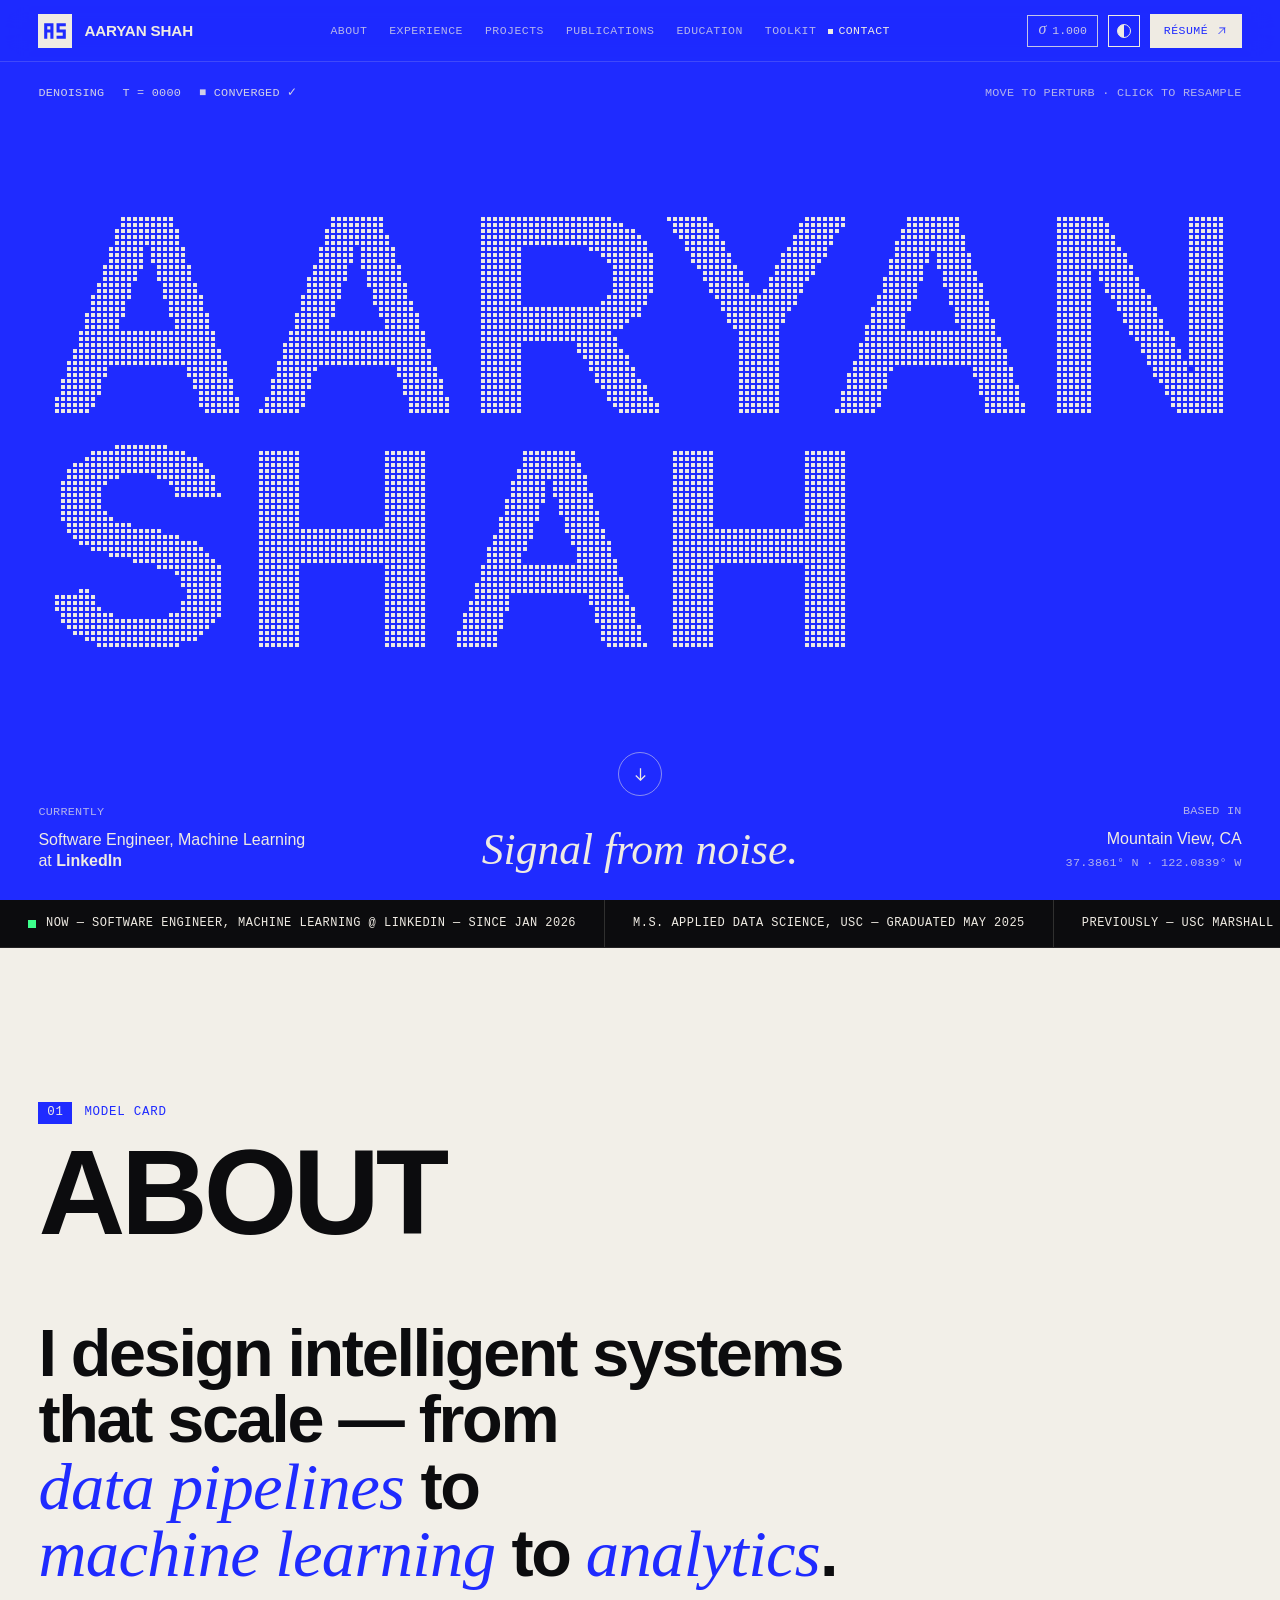
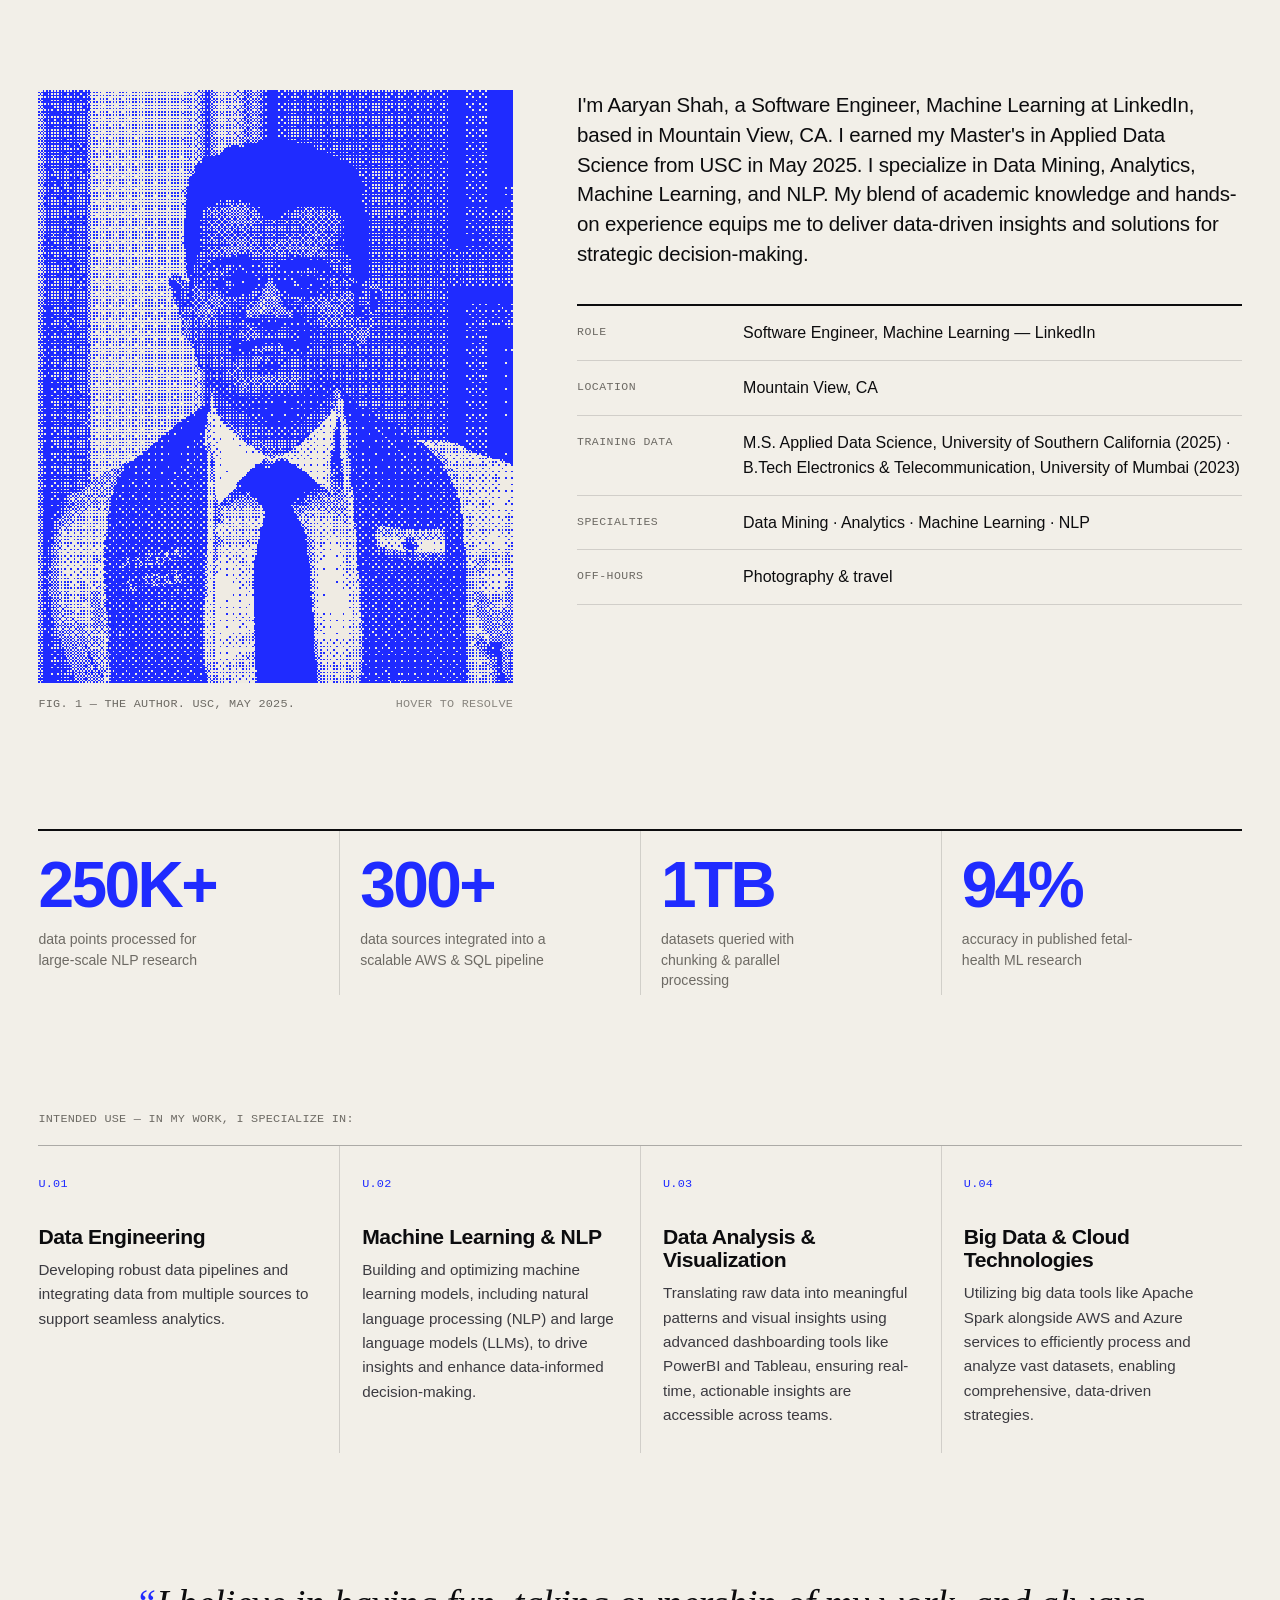
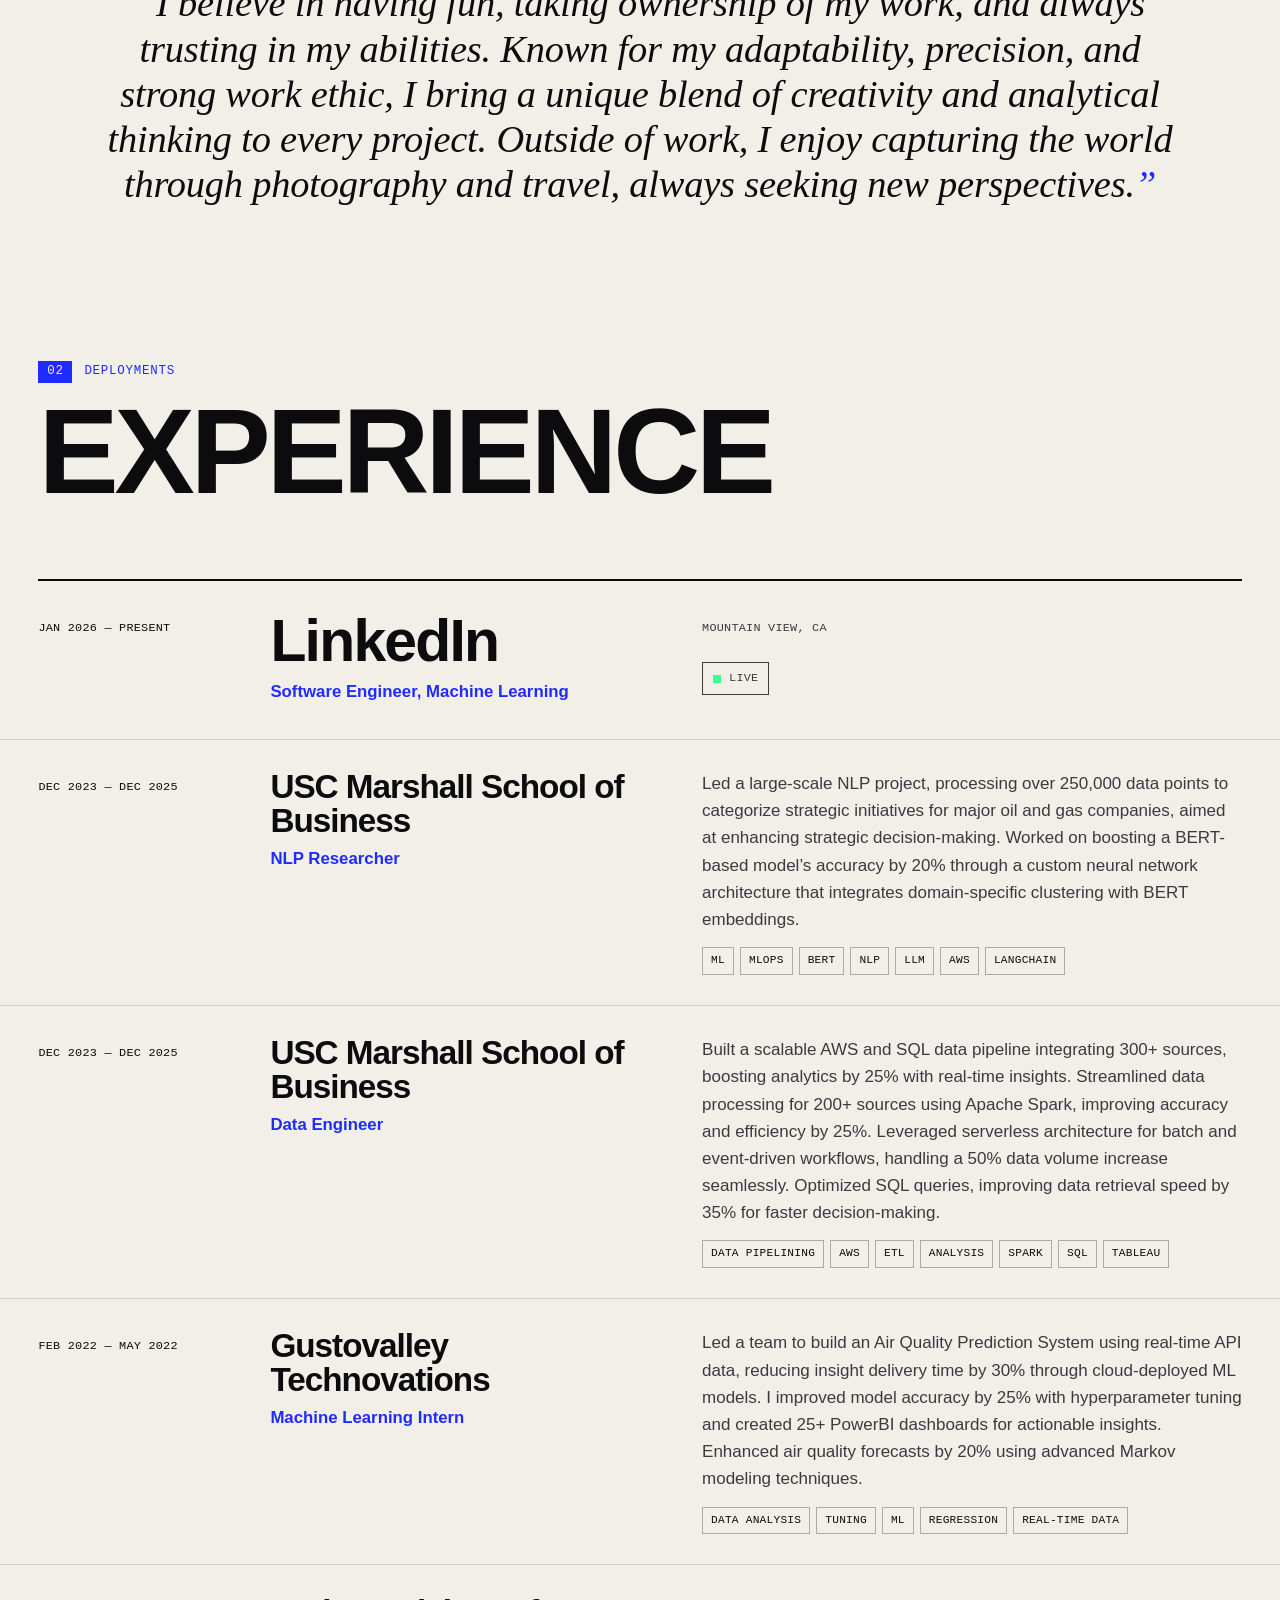
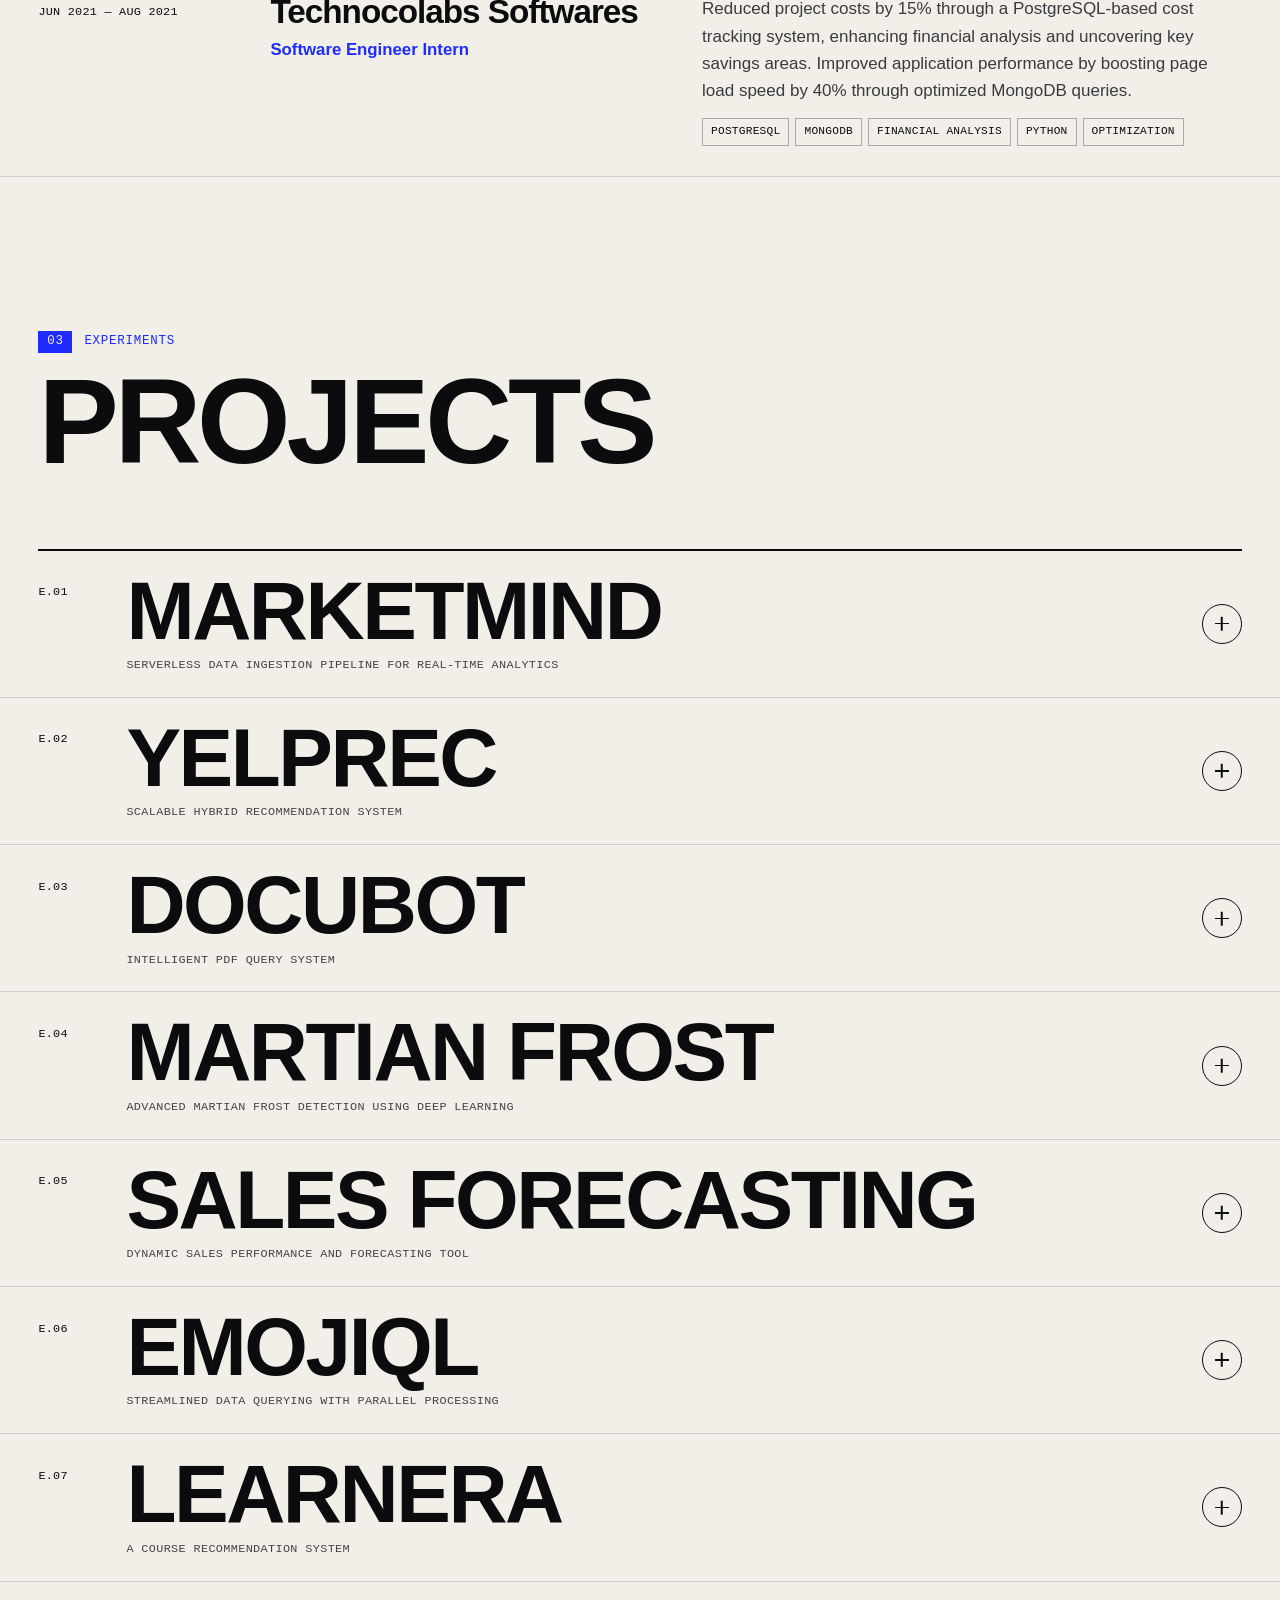
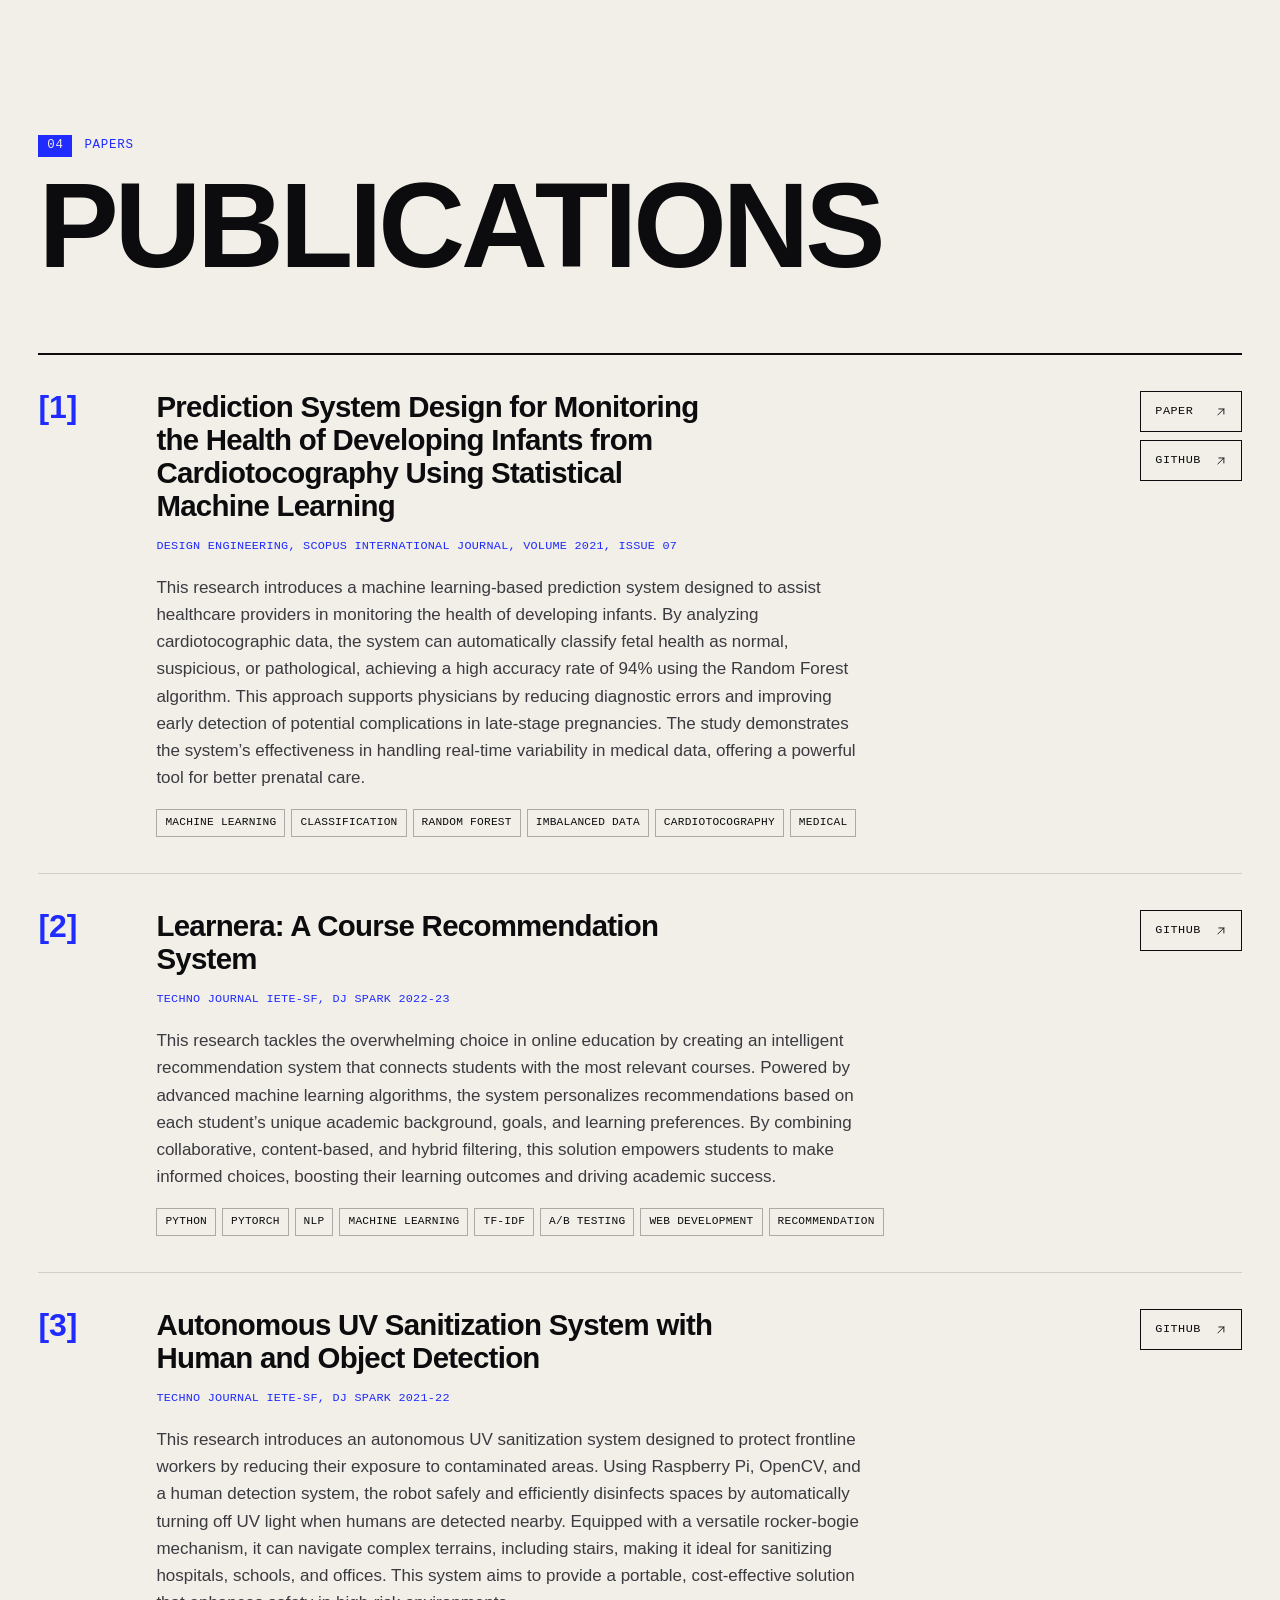
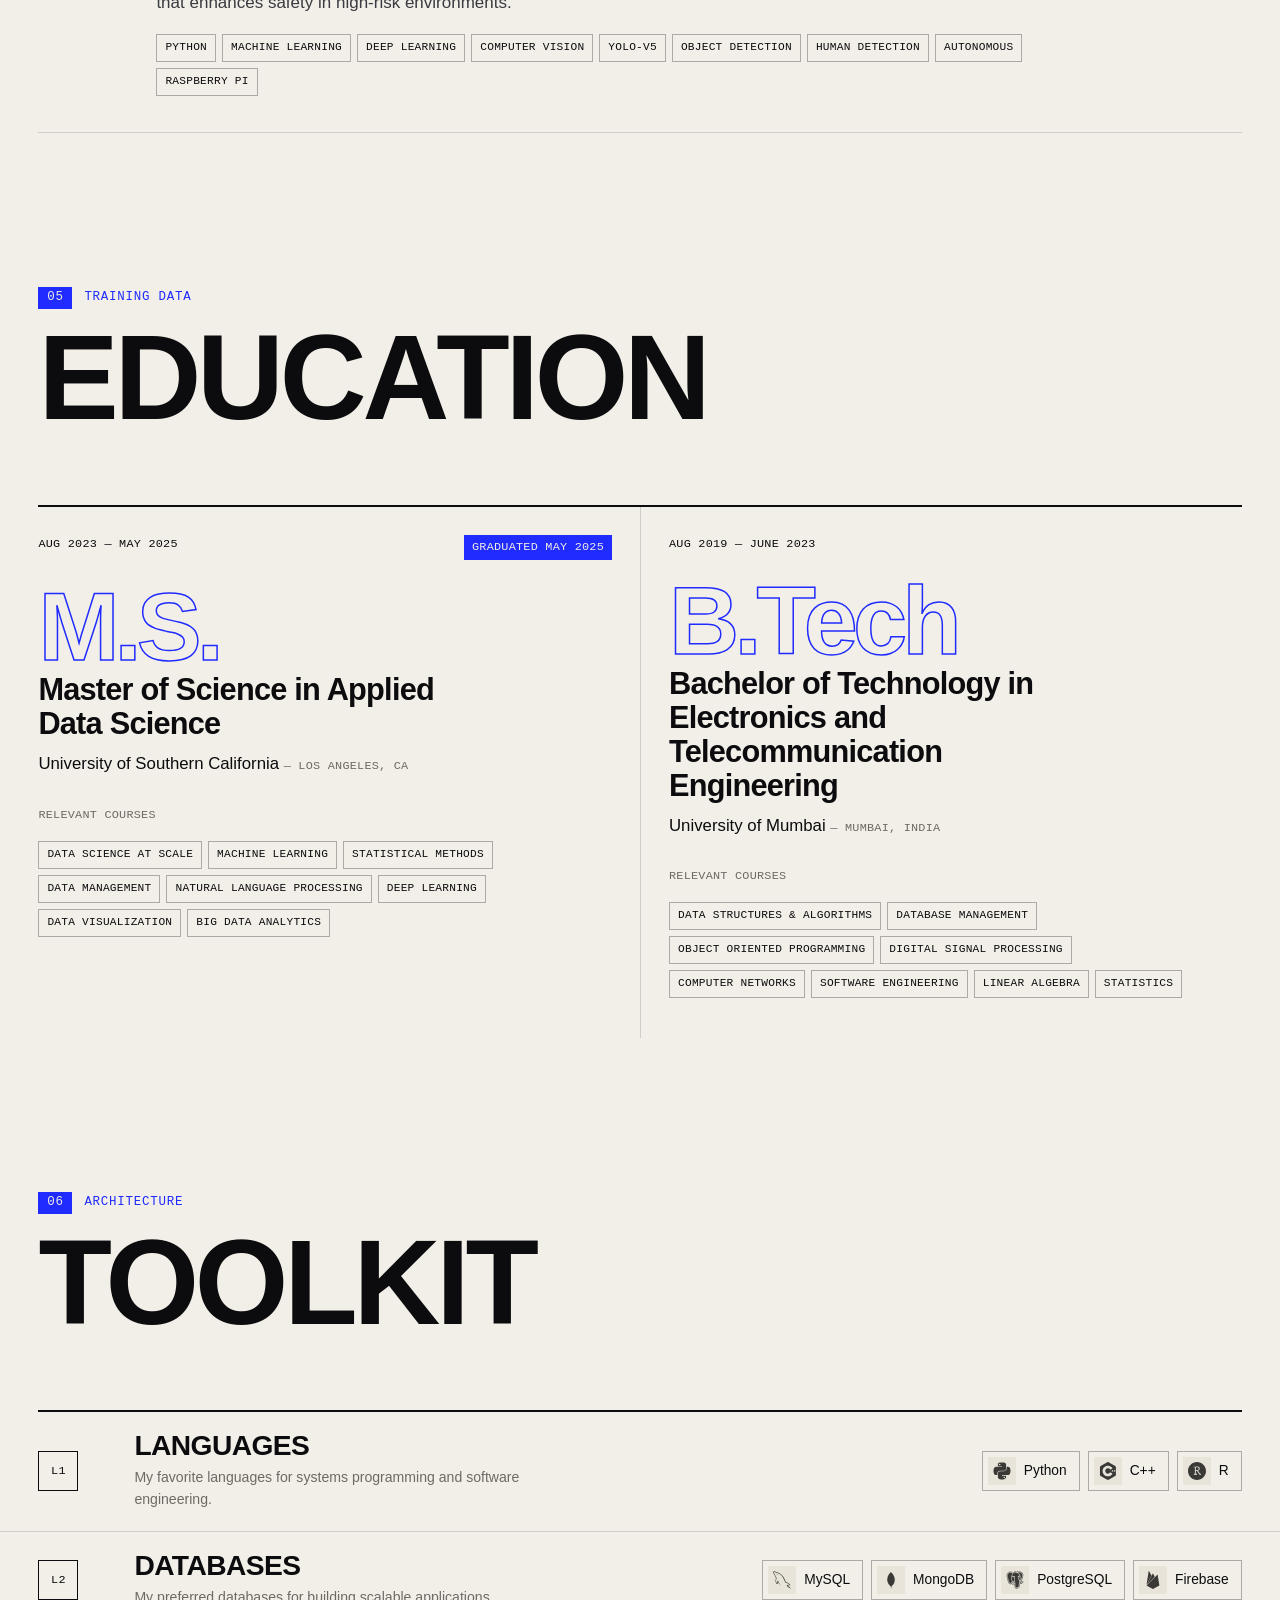
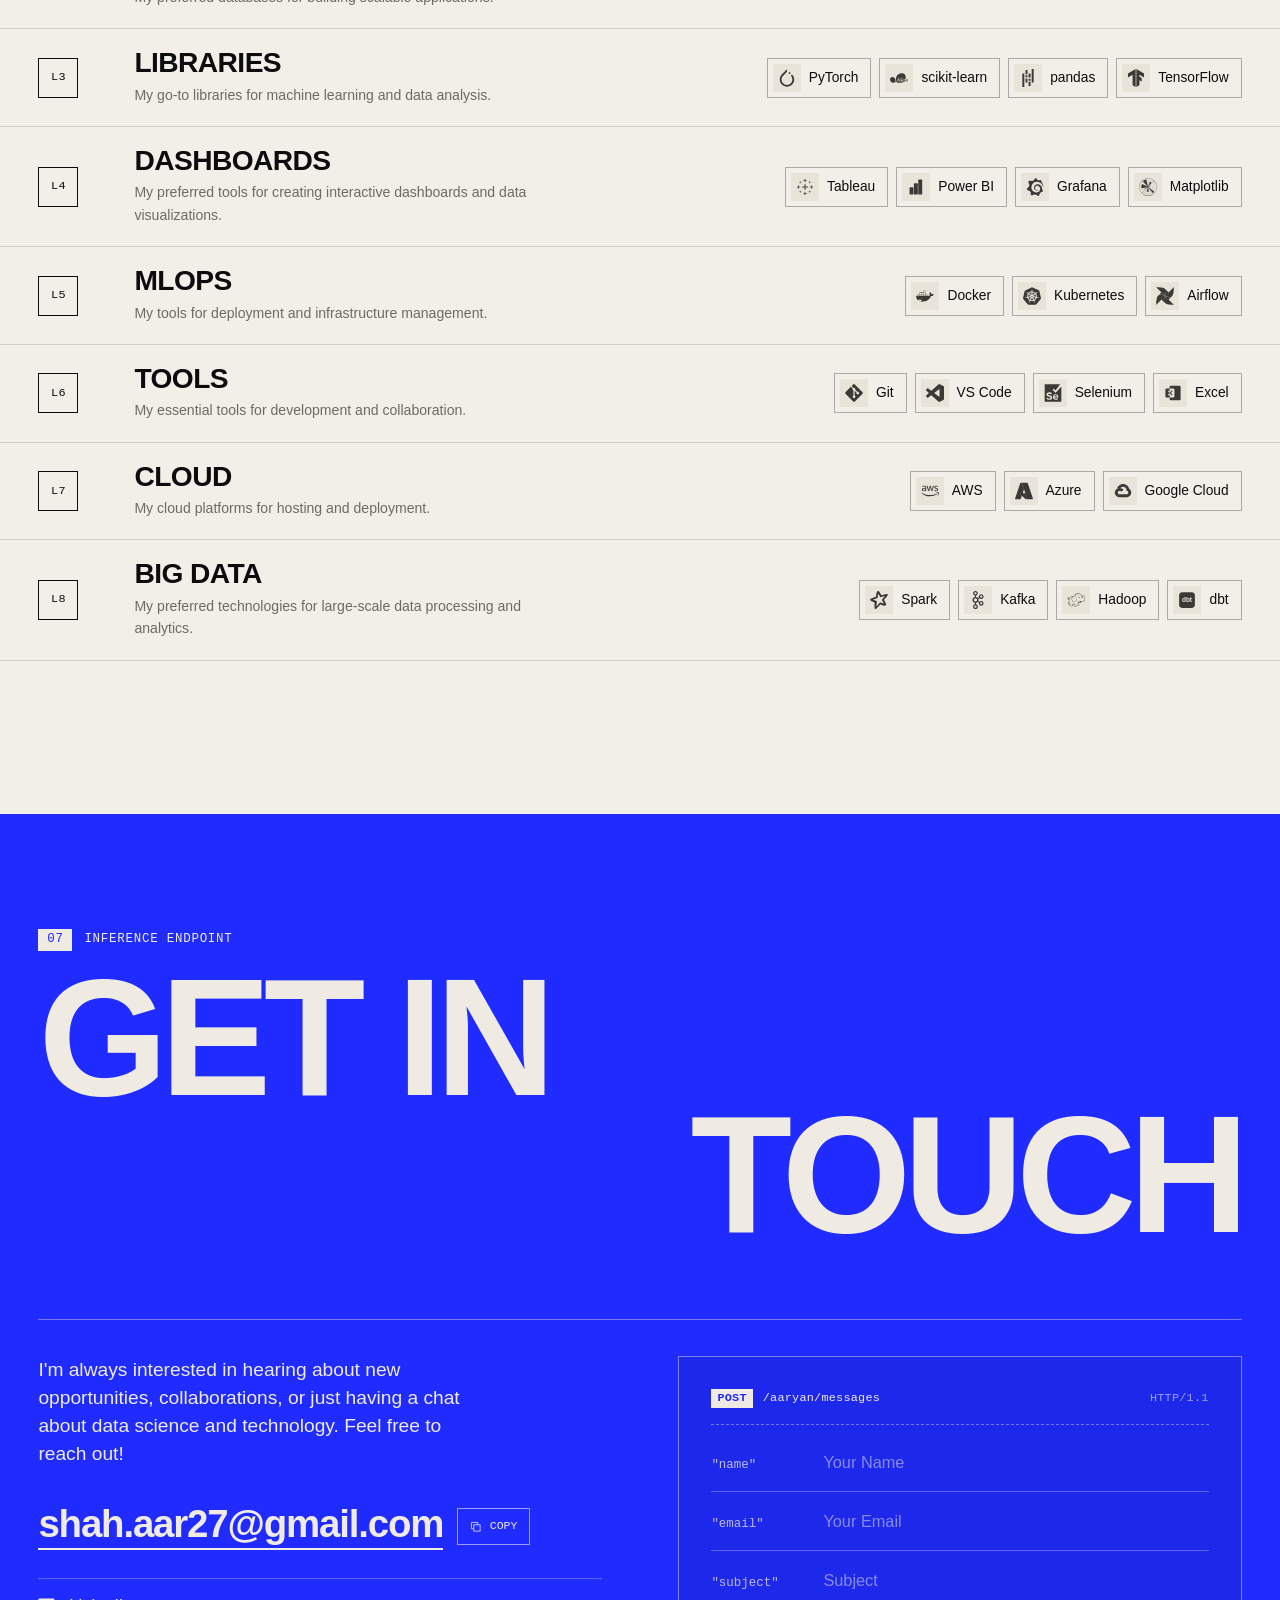
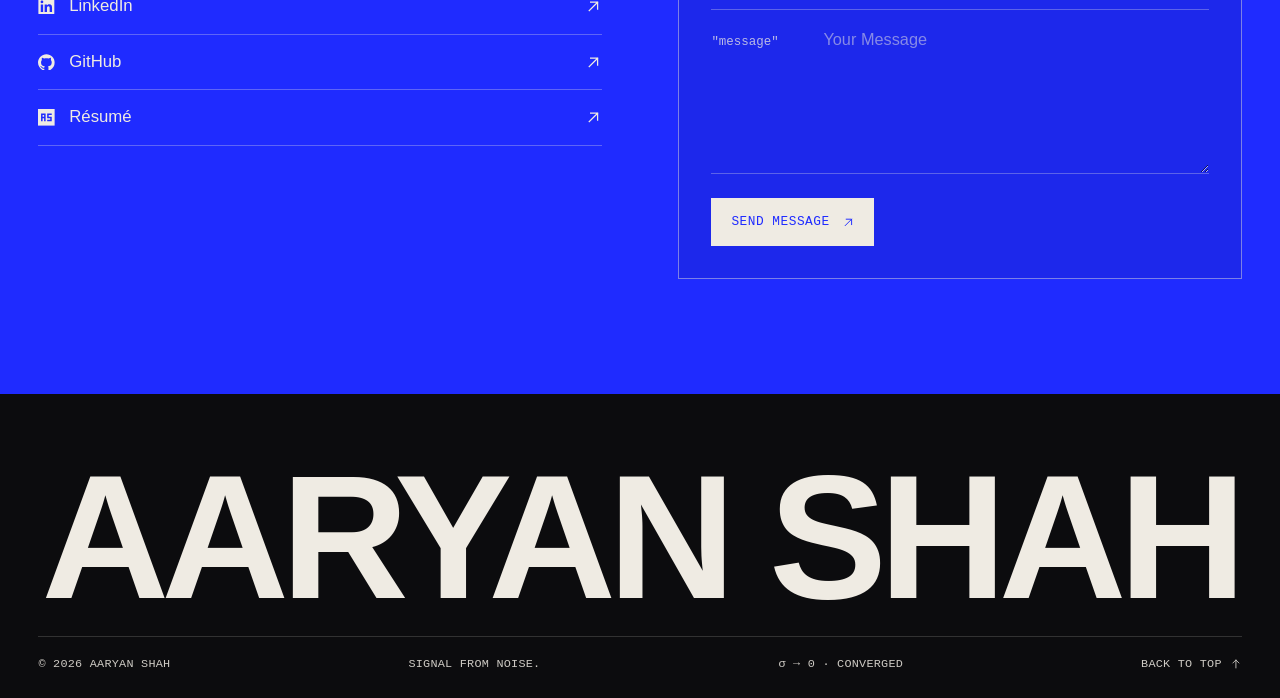
==== commit af72147e: "Rebrand portfolio around "Signal from noise." Replace the editorial template look with a distinct br" ====
--- a/index.html
+++ b/index.html
@@ -3,28 +3,24 @@
   <head>
     <meta charset="utf-8" />
     <meta name="viewport" content="width=device-width, initial-scale=1" />
-    <title>Aaryan Shah — AI/ML Engineer · Data Engineer · GenAI Developer · Data Scientist</title>
-    <meta name="description" content="Aaryan Shah — AI/ML Engineer, Data Engineer, GenAI Developer and Data Scientist based in Los Angeles. Data pipelines, machine learning, NLP and LLMs." />
+    <title>Aaryan Shah — Software Engineer, Machine Learning</title>
+    <meta name="description" content="Aaryan Shah is a Software Engineer, Machine Learning at LinkedIn in Mountain View, CA. Data pipelines, machine learning, NLP and LLMs. Signal from noise." />
     <meta name="author" content="Aaryan Shah" />
-    <meta name="keywords" content="Aaryan Shah, Data Scientist, Data Engineer, Machine Learning, NLP, GenAI, USC" />
-    <meta name="theme-color" content="#F5F0E8" media="(prefers-color-scheme: light)" />
-    <meta name="theme-color" content="#0E0C0A" media="(prefers-color-scheme: dark)" />
+    <meta name="keywords" content="Aaryan Shah, Software Engineer, Machine Learning, LinkedIn, Data Engineer, NLP, GenAI, USC" />
+    <meta name="theme-color" content="#1f2bff" />
 
     <meta property="og:type" content="website" />
-    <meta property="og:title" content="Aaryan Shah — Portfolio" />
-    <meta property="og:description" content="AI/ML Engineer · Data Engineer · GenAI Developer · Data Scientist" />
+    <meta property="og:title" content="Aaryan Shah — Signal from noise." />
+    <meta property="og:description" content="Software Engineer, Machine Learning at LinkedIn." />
     <meta property="og:image" content="assets/site/img/og-image.jpg" />
     <meta name="twitter:card" content="summary_large_image" />
 
     <link rel="icon" href="assets/site/favicon.svg" type="image/svg+xml" />
-    <link rel="alternate icon" href="assets/img/jpg/prof_img_1_nobg.png" />
-
-    <link rel="preload" href="assets/site/fonts/fraunces-latin-opsz-normal.woff2" as="font" type="font/woff2" crossorigin />
-    <link rel="preload" href="assets/site/fonts/inter-latin-wght-normal.woff2" as="font" type="font/woff2" crossorigin />
+    <link rel="preload" href="assets/site/fonts/archivo-latin-wdth-normal.woff2" as="font" type="font/woff2" crossorigin />
+    <link rel="preload" href="assets/site/fonts/geist-mono-latin-wght-normal.woff2" as="font" type="font/woff2" crossorigin />
     <link rel="stylesheet" href="assets/site/site.css" />
 
     <script>
-      // Apply the saved (or system) theme before first paint to avoid a flash.
       (function () {
         var d = document.documentElement;
         d.classList.add("js");
@@ -37,599 +33,618 @@
   </head>
 
   <body>
-    <!-- Icon sprite -->
     <svg width="0" height="0" style="position:absolute" aria-hidden="true">
-      <symbol id="i-linkedin" viewBox="0 0 128 128"><path fill="currentColor" d="M116 3H12a8.91 8.91 0 00-9 8.8v104.42a8.91 8.91 0 009 8.78h104a8.93 8.93 0 009-8.81V11.77A8.93 8.93 0 00116 3zM39.17 107H21.06V48.73h18.11zm-9-66.21a10.5 10.5 0 1110.49-10.5 10.5 10.5 0 01-10.54 10.48zM107 107H88.89V78.65c0-6.75-.12-15.44-9.41-15.44s-10.87 7.36-10.87 15V107H50.53V48.73h17.36v8h.24c2.42-4.58 8.32-9.41 17.13-9.41C103.6 47.28 107 59.35 107 75z"/></symbol>
-      <symbol id="i-github" viewBox="0 0 24 24"><path fill="currentColor" d="M12 .297c-6.63 0-12 5.373-12 12 0 5.303 3.438 9.8 8.205 11.385.6.113.82-.258.82-.577 0-.285-.01-1.04-.015-2.04-3.338.724-4.042-1.61-4.042-1.61C4.422 18.07 3.633 17.7 3.633 17.7c-1.087-.744.084-.729.084-.729 1.205.084 1.838 1.236 1.838 1.236 1.07 1.835 2.809 1.305 3.495.998.108-.776.417-1.305.76-1.605-2.665-.3-5.466-1.332-5.466-5.93 0-1.31.465-2.38 1.235-3.22-.135-.303-.54-1.523.105-3.176 0 0 1.005-.322 3.3 1.23.96-.267 1.98-.399 3-.405 1.02.006 2.04.138 3 .405 2.28-1.552 3.285-1.23 3.285-1.23.645 1.653.24 2.873.12 3.176.765.84 1.23 1.91 1.23 3.22 0 4.61-2.805 5.625-5.475 5.92.42.36.81 1.096.81 2.22 0 1.606-.015 2.896-.015 3.286 0 .315.21.69.825.57C20.565 22.092 24 17.592 24 12.297c0-6.627-5.373-12-12-12"/></symbol>
-        <symbol id="i-file" viewBox="0 0 24 24"><g fill="none" stroke="currentColor" stroke-width="1.6" stroke-linecap="round" stroke-linejoin="round"><path d="M14 2H6a2 2 0 0 0-2 2v16a2 2 0 0 0 2 2h12a2 2 0 0 0 2-2V8z"/><path d="M14 2v6h6M16 13H8M16 17H8M10 9H8"/></g></symbol>
-        <symbol id="i-mail" viewBox="0 0 24 24"><g fill="none" stroke="currentColor" stroke-width="1.6" stroke-linecap="round" stroke-linejoin="round"><rect x="2" y="4" width="20" height="16" rx="2"/><path d="m22 7-8.97 5.7a1.94 1.94 0 0 1-2.06 0L2 7"/></g></symbol>
-        <symbol id="i-arrow-ur" viewBox="0 0 24 24"><g fill="none" stroke="currentColor" stroke-width="1.8" stroke-linecap="round" stroke-linejoin="round"><path d="M7 17 17 7M7 7h10v10"/></g></symbol>
-        <symbol id="i-arrow-r" viewBox="0 0 24 24"><g fill="none" stroke="currentColor" stroke-width="1.8" stroke-linecap="round" stroke-linejoin="round"><path d="M5 12h14M13 6l6 6-6 6"/></g></symbol>
-        <symbol id="i-arrow-up" viewBox="0 0 24 24"><g fill="none" stroke="currentColor" stroke-width="1.8" stroke-linecap="round" stroke-linejoin="round"><path d="M12 19V5M6 11l6-6 6 6"/></g></symbol>
-        <symbol id="i-sun" viewBox="0 0 24 24"><g fill="none" stroke="currentColor" stroke-width="1.6" stroke-linecap="round" stroke-linejoin="round"><circle cx="12" cy="12" r="4"/><path d="M12 2v2M12 20v2M4.93 4.93l1.41 1.41M17.66 17.66l1.41 1.41M2 12h2M20 12h2M6.34 17.66l-1.41 1.41M19.07 4.93l-1.41 1.41"/></g></symbol>
-        <symbol id="i-moon" viewBox="0 0 24 24"><g fill="none" stroke="currentColor" stroke-width="1.6" stroke-linecap="round" stroke-linejoin="round"><path d="M12 3a6 6 0 0 0 9 9 9 9 0 1 1-9-9z"/></g></symbol>
-        <symbol id="i-pin" viewBox="0 0 24 24"><g fill="none" stroke="currentColor" stroke-width="1.6" stroke-linecap="round" stroke-linejoin="round"><path d="M20 10c0 6-8 12-8 12s-8-6-8-12a8 8 0 0 1 16 0z"/><circle cx="12" cy="10" r="3"/></g></symbol>
-        <symbol id="i-send" viewBox="0 0 24 24"><g fill="none" stroke="currentColor" stroke-width="1.6" stroke-linecap="round" stroke-linejoin="round"><path d="m22 2-7 20-4-9-9-4z"/><path d="M22 2 11 13"/></g></symbol>
-        <symbol id="i-database" viewBox="0 0 24 24"><g fill="none" stroke="currentColor" stroke-width="1.5" stroke-linecap="round" stroke-linejoin="round"><ellipse cx="12" cy="5" rx="9" ry="3"/><path d="M3 5v14c0 1.66 4 3 9 3s9-1.34 9-3V5"/><path d="M3 12c0 1.66 4 3 9 3s9-1.34 9-3"/></g></symbol>
-        <symbol id="i-brain" viewBox="0 0 24 24"><g fill="none" stroke="currentColor" stroke-width="1.5" stroke-linecap="round" stroke-linejoin="round"><rect x="4" y="4" width="16" height="16" rx="2"/><rect x="9" y="9" width="6" height="6"/><path d="M9 1v3M15 1v3M9 20v3M15 20v3M20 9h3M20 14h3M1 9h3M1 14h3"/></g></symbol>
-        <symbol id="i-chart" viewBox="0 0 24 24"><g fill="none" stroke="currentColor" stroke-width="1.5" stroke-linecap="round" stroke-linejoin="round"><path d="M3 3v18h18"/><path d="M18 17V9M13 17V5M8 17v-3"/></g></symbol>
-        <symbol id="i-cloud" viewBox="0 0 24 24"><g fill="none" stroke="currentColor" stroke-width="1.5" stroke-linecap="round" stroke-linejoin="round"><path d="M17.5 19H9a7 7 0 1 1 6.71-9h1.79a4.5 4.5 0 1 1 0 9z"/></g></symbol>
-        <symbol id="i-paper" viewBox="0 0 24 24"><g fill="none" stroke="currentColor" stroke-width="1.6" stroke-linecap="round" stroke-linejoin="round"><path d="M4 19.5v-15A2.5 2.5 0 0 1 6.5 2H20v20H6.5a2.5 2.5 0 0 1 0-5H20"/></g></symbol>
+      <symbol id="mark" viewBox="0 0 11 11"><rect width="11" height="11" fill="currentColor" /><path fill="var(--mark-ink, #efebe3)" d="M2 3h3v1H2zM2 4h1v1H2zM4 4h1v1H4zM2 5h3v1H2zM2 6h1v2H2zM4 6h1v2H4zM6 3h3v1H6zM6 4h1v1H6zM6 5h3v1H6zM8 6h1v1H8zM6 7h3v1H6z" /></symbol>
+      <symbol id="i-linkedin" viewBox="0 0 128 128"><path fill="currentColor" d="M116 3H12a8.91 8.91 0 00-9 8.8v104.42a8.91 8.91 0 009 8.78h104a8.93 8.93 0 009-8.81V11.77A8.93 8.93 0 00116 3zM39.17 107H21.06V48.73h18.11zm-9-66.21a10.5 10.5 0 1110.49-10.5 10.5 10.5 0 01-10.54 10.48zM107 107H88.89V78.65c0-6.75-.12-15.44-9.41-15.44s-10.87 7.36-10.87 15V107H50.53V48.73h17.36v8h.24c2.42-4.58 8.32-9.41 17.13-9.41C103.6 47.28 107 59.35 107 75z" /></symbol>
+      <symbol id="i-github" viewBox="0 0 24 24"><path fill="currentColor" d="M12 .297c-6.63 0-12 5.373-12 12 0 5.303 3.438 9.8 8.205 11.385.6.113.82-.258.82-.577 0-.285-.01-1.04-.015-2.04-3.338.724-4.042-1.61-4.042-1.61C4.422 18.07 3.633 17.7 3.633 17.7c-1.087-.744.084-.729.084-.729 1.205.084 1.838 1.236 1.838 1.236 1.07 1.835 2.809 1.305 3.495.998.108-.776.417-1.305.76-1.605-2.665-.3-5.466-1.332-5.466-5.93 0-1.31.465-2.38 1.235-3.22-.135-.303-.54-1.523.105-3.176 0 0 1.005-.322 3.3 1.23.96-.267 1.98-.399 3-.405 1.02.006 2.04.138 3 .405 2.28-1.552 3.285-1.23 3.285-1.23.645 1.653.24 2.873.12 3.176.765.84 1.23 1.91 1.23 3.22 0 4.61-2.805 5.625-5.475 5.92.42.36.81 1.096.81 2.22 0 1.606-.015 2.896-.015 3.286 0 .315.21.69.825.57C20.565 22.092 24 17.592 24 12.297c0-6.627-5.373-12-12-12" /></symbol>
+      <symbol id="i-arrow" viewBox="0 0 24 24"><path fill="none" stroke="currentColor" stroke-width="1.8" stroke-linecap="square" d="M6 18 18 6M8 6h10v10" /></symbol>
+      <symbol id="i-down" viewBox="0 0 24 24"><path fill="none" stroke="currentColor" stroke-width="1.8" stroke-linecap="square" d="M12 4v16M6 14l6 6 6-6" /></symbol>
+      <symbol id="i-up" viewBox="0 0 24 24"><path fill="none" stroke="currentColor" stroke-width="1.8" stroke-linecap="square" d="M12 20V4M6 10l6-6 6 6" /></symbol>
+      <symbol id="i-copy" viewBox="0 0 24 24"><g fill="none" stroke="currentColor" stroke-width="1.6"><rect x="8" y="8" width="13" height="13" /><path d="M16 8V3H3v13h5" /></g></symbol>
     </svg>
 
     <a class="skip-link" href="#main">Skip to content</a>
-    <div class="progress" aria-hidden="true"><span></span></div>
 
     <!-- Navigation -->
     <header class="nav" id="nav">
-      <div class="nav-inner">
-        <a class="brand" href="#top" aria-label="Aaryan Shah — back to top">
-          <span class="brand-mark">AS</span>
-          <span class="brand-name">Aaryan Shah</span>
-        </a>
-        <nav class="nav-links" aria-label="Primary">
-          <a href="#about">About Me</a>
-          <a href="#education">Education</a>
-          <a href="#experience">Experience</a>
-          <a href="#projects">Projects</a>
-          <a href="#publications">Publications</a>
-          <a href="#contact">Contact</a>
-        </nav>
-        <div class="nav-actions">
-          <button class="theme-toggle" id="theme-toggle" type="button" aria-label="Toggle dark mode">
-            <svg class="i-sun" aria-hidden="true"><use href="#i-sun" /></svg>
-            <svg class="i-moon" aria-hidden="true"><use href="#i-moon" /></svg>
-          </button>
-          <a class="btn btn-sm btn-outline nav-resume" target="_blank" rel="noopener" href="https://drive.google.com/file/d/1o-hSDuU1eyi58XIbdlitKkuIcR2H6NIx/view?usp=sharing">
-            Résumé <svg aria-hidden="true"><use href="#i-arrow-ur" /></svg>
-          </a>
-          <button class="menu-toggle" id="menu-toggle" type="button" aria-label="Open menu" aria-expanded="false" aria-controls="mobile-menu">
-            <span></span><span></span>
-          </button>
-        </div>
+      <a class="brand" href="#top" aria-label="Aaryan Shah — back to top">
+        <svg class="brand-mark" aria-hidden="true"><use href="#mark" /></svg>
+        <span class="brand-name">Aaryan Shah</span>
+      </a>
+      <nav class="nav-links" aria-label="Primary">
+        <a href="#about">About</a>
+        <a href="#experience">Experience</a>
+        <a href="#projects">Projects</a>
+        <a href="#publications">Publications</a>
+        <a href="#education">Education</a>
+        <a href="#toolkit">Toolkit</a>
+        <a href="#contact">Contact</a>
+      </nav>
+      <div class="nav-right">
+        <span class="sigma" aria-hidden="true"><span class="sigma-k">σ</span><span id="sigma">1.000</span></span>
+        <button class="theme-toggle" id="theme-toggle" type="button" aria-label="Toggle dark mode"><span aria-hidden="true"></span></button>
+        <a class="nav-cta" target="_blank" rel="noopener" href="https://drive.google.com/file/d/1o-hSDuU1eyi58XIbdlitKkuIcR2H6NIx/view?usp=sharing">Résumé <svg aria-hidden="true"><use href="#i-arrow" /></svg></a>
+        <button class="menu-toggle" id="menu-toggle" type="button" aria-label="Open menu" aria-expanded="false" aria-controls="menu">Menu</button>
       </div>
+      <div class="nav-progress" aria-hidden="true"><span id="progress"></span></div>
     </header>
 
-    <div class="mobile-menu" id="mobile-menu" hidden>
-      <nav aria-label="Mobile">
-        <a href="#about"><span>01</span>About Me</a>
-        <a href="#education"><span>02</span>Education</a>
-        <a href="#experience"><span>03</span>Experience</a>
-        <a href="#projects"><span>04</span>Projects</a>
-        <a href="#publications"><span>05</span>Publications</a>
-        <a href="#contact"><span>06</span>Contact</a>
+    <div class="menu" id="menu" hidden>
+      <nav aria-label="Menu">
+        <a href="#about"><i>01</i>About</a>
+        <a href="#experience"><i>02</i>Experience</a>
+        <a href="#projects"><i>03</i>Projects</a>
+        <a href="#publications"><i>04</i>Publications</a>
+        <a href="#education"><i>05</i>Education</a>
+        <a href="#toolkit"><i>06</i>Toolkit</a>
+        <a href="#contact"><i>07</i>Contact</a>
       </nav>
-      <a class="btn btn-solid" target="_blank" rel="noopener" href="https://drive.google.com/file/d/1o-hSDuU1eyi58XIbdlitKkuIcR2H6NIx/view?usp=sharing">Résumé <svg aria-hidden="true"><use href="#i-arrow-ur" /></svg></a>
+      <div class="menu-foot">
+        <a target="_blank" rel="noopener" href="https://drive.google.com/file/d/1o-hSDuU1eyi58XIbdlitKkuIcR2H6NIx/view?usp=sharing">Résumé ↗</a>
+        <a target="_blank" rel="noopener" href="https://www.linkedin.com/in/aaryanshah27/">LinkedIn ↗</a>
+        <a target="_blank" rel="noopener" href="https://github.com/Aaryan04">GitHub ↗</a>
+      </div>
     </div>
 
     <main id="main">
-      <!-- Hero -->
+      <!-- Hero: the name is sampled out of noise -->
       <section class="hero" id="top">
-        <div class="hero-glow" aria-hidden="true"></div>
-        <div class="container hero-grid">
-          <div class="hero-copy">
-            <p class="eyebrow reveal">
-              <span class="eb-item"><span class="dot" aria-hidden="true"></span><svg aria-hidden="true"><use href="#i-pin" /></svg>Los Angeles, CA</span>
-              <span class="sep" aria-hidden="true">/</span>
-              <span class="eb-item">M.S. Applied Data Science, USC</span>
-            </p>
-            <h1 class="hero-title">
-              <span class="line"><span class="word">Aaryan</span></span>
-              <span class="line"><span class="word"><em>Shah</em></span></span>
-            </h1>
-            <p class="roles reveal" aria-label="AI/ML Engineer, Data Engineer, GenAI Developer, Data Scientist">
-              <span class="roles-dash" aria-hidden="true"></span>
-              <span class="roles-track" aria-hidden="true">
-                <span class="is-active">AI/ML Engineer</span>
-                <span>Data Engineer</span>
-                <span>GenAI Developer</span>
-                <span>Data Scientist</span>
-              </span>
-            </p>
-            <p class="hero-lede reveal">I specialize in Data Mining, Analytics, Machine Learning, and NLP — translating raw data into data-driven insights and solutions for strategic decision-making.</p>
-            <div class="hero-cta reveal">
-              <a class="btn btn-solid" href="#projects">Featured Projects <svg aria-hidden="true"><use href="#i-arrow-r" /></svg></a>
-              <a class="btn btn-outline" href="#contact">Get In Touch</a>
-            </div>
-            <ul class="socials reveal" aria-label="Links">
-              <li><a aria-label="My LinkedIn Profile" target="_blank" rel="noopener" href="https://www.linkedin.com/in/aaryanshah27/"><svg aria-hidden="true"><use href="#i-linkedin" /></svg></a></li>
-              <li><a aria-label="My Github Profile" target="_blank" rel="noopener" href="https://github.com/Aaryan04"><svg aria-hidden="true"><use href="#i-github" /></svg></a></li>
-              <li><a aria-label="My Résumé" target="_blank" rel="noopener" href="https://drive.google.com/file/d/1o-hSDuU1eyi58XIbdlitKkuIcR2H6NIx/view?usp=sharing"><svg aria-hidden="true"><use href="#i-file" /></svg></a></li>
-              <li><a aria-label="Send Email" href="mailto:shah.aar27@gmail.com"><svg aria-hidden="true"><use href="#i-mail" /></svg></a></li>
-            </ul>
+        <canvas class="noise-field" id="field" aria-hidden="true"></canvas>
+        <h1 class="hero-name" id="hero-name"><span>Aaryan</span> <span>Shah</span></h1>
+
+        <div class="hero-readout mono" aria-hidden="true">
+          <span>Denoising</span>
+          <span>t = <b id="t-step">1000</b></span>
+          <span class="readout-state" id="t-state">sampling…</span>
+        </div>
+        <p class="hero-hint mono" aria-hidden="true">Move to perturb · Click to resample</p>
+
+        <div class="hero-foot">
+          <p class="hero-role">
+            <span class="mono">Currently</span>
+            Software Engineer, Machine&nbsp;Learning<br />at <strong>LinkedIn</strong>
+          </p>
+          <p class="hero-tagline">Signal from noise.</p>
+          <p class="hero-where">
+            <span class="mono">Based in</span>
+            Mountain View, CA<br /><span class="mono coords">37.3861° N · 122.0839° W</span>
+          </p>
+        </div>
+        <a class="hero-scroll" href="#about" aria-label="Scroll to About"><svg aria-hidden="true"><use href="#i-down" /></svg></a>
+      </section>
+
+      <!-- Status band -->
+      <div class="status" role="note">
+        <div class="status-track">
+          <span><b class="live" aria-hidden="true"></b>Now — Software Engineer, Machine Learning @ LinkedIn — since Jan 2026</span>
+          <span>M.S. Applied Data Science, USC — graduated May 2025</span>
+          <span>Previously — USC Marshall School of Business · Gustovalley Technovations · Technocolabs Softwares</span>
+          <span aria-hidden="true"><b class="live"></b>Now — Software Engineer, Machine Learning @ LinkedIn — since Jan 2026</span>
+          <span aria-hidden="true">M.S. Applied Data Science, USC — graduated May 2025</span>
+          <span aria-hidden="true">Previously — USC Marshall School of Business · Gustovalley Technovations · Technocolabs Softwares</span>
+        </div>
+      </div>
+
+      <!-- 01 About -->
+      <section class="section" id="about">
+        <header class="sec-head">
+          <p class="kicker"><span class="kicker-n">01</span><span class="scramble">Model card</span></p>
+          <h2 class="sec-title">About</h2>
+        </header>
+
+        <p class="statement" id="statement">I design intelligent systems that scale — from <em>data pipelines</em> to <em>machine learning</em> to <em>analytics</em>.</p>
+
+        <div class="card-grid">
+          <figure class="portrait reveal">
+            <div class="portrait-frame">
+              <img class="portrait-dither" src="assets/site/img/portrait-dither.png" alt="Aaryan Shah at his USC graduation" width="879" height="1098" />
+              <img class="portrait-color" src="assets/site/img/portrait-color.webp" alt="" width="880" height="1100" loading="lazy" />
+            </div>
+            <figcaption class="mono">Fig. 1 — The author. USC, May 2025.</figcaption>
+          </figure>
+
+          <div class="model-card">
+            <p class="lead reveal">I'm Aaryan Shah, a Software Engineer, Machine Learning at LinkedIn, based in Mountain View, CA. I earned my Master's in Applied Data Science from USC in May 2025. I specialize in Data Mining, Analytics, Machine Learning, and NLP. My blend of academic knowledge and hands-on experience equips me to deliver data-driven insights and solutions for strategic decision-making.</p>
+
+            <dl class="spec reveal">
+              <div><dt>Role</dt><dd>Software Engineer, Machine Learning — LinkedIn</dd></div>
+              <div><dt>Location</dt><dd>Mountain View, CA</dd></div>
+              <div><dt>Training data</dt><dd>M.S. Applied Data Science, University of Southern California (2025) · B.Tech Electronics &amp; Telecommunication, University of Mumbai (2023)</dd></div>
+              <div><dt>Specialties</dt><dd>Data Mining · Analytics · Machine Learning · NLP</dd></div>
+              <div><dt>Off-hours</dt><dd>Photography &amp; travel</dd></div>
+            </dl>
           </div>
-
-          <div class="hero-visual reveal">
-            <figure class="portrait">
-              <img src="assets/site/img/portrait.webp" alt="Aaryan Shah at his USC graduation" width="1000" height="1000" fetchpriority="high" />
-            </figure>
-            <div class="badge" aria-hidden="true">
-              <svg viewBox="0 0 200 200">
-                <defs><path id="badge-circle" d="M100,100 m-78,0 a78,78 0 1,1 156,0 a78,78 0 1,1 -156,0" /></defs>
-                <text textLength="486" lengthAdjust="spacing"><textPath href="#badge-circle" textLength="486" lengthAdjust="spacing">AI/ML ENGINEER • DATA ENGINEER • GENAI DEVELOPER • DATA SCIENTIST •</textPath></text>
-              </svg>
-              <span class="badge-core">✦</span>
-            </div>
-          </div>
-        </div>
-
-        <div class="container">
-          <dl class="stats">
-            <div class="stat reveal"><dt><span class="count" data-to="250" data-suffix="K+">250K+</span></dt><dd>data points processed for large-scale NLP research</dd></div>
-            <div class="stat reveal"><dt><span class="count" data-to="300" data-suffix="+">300+</span></dt><dd>data sources integrated into a scalable AWS &amp; SQL pipeline</dd></div>
-            <div class="stat reveal"><dt><span class="count" data-to="1" data-suffix="TB">1TB</span></dt><dd>datasets queried with chunking &amp; parallel processing</dd></div>
-            <div class="stat reveal"><dt><span class="count" data-to="94" data-suffix="%">94%</span></dt><dd>accuracy in published fetal-health ML research</dd></div>
-          </dl>
-        </div>
-      </section>
-
-      <!-- Marquee -->
-      <div class="marquee" aria-hidden="true">
-        <div class="marquee-track">
-          <span>Python</span><i>✦</i><span>PyTorch</span><i>✦</i><span>Apache Spark</span><i>✦</i><span>LangChain</span><i>✦</i><span>AWS</span><i>✦</i><span>TensorFlow</span><i>✦</i><span>Kafka</span><i>✦</i><span>Airflow</span><i>✦</i><span>PostgreSQL</span><i>✦</i><span>Power BI</span><i>✦</i><span>Tableau</span><i>✦</i><span>Docker</span><i>✦</i><span>Kubernetes</span><i>✦</i><span>BERT</span><i>✦</i><span>scikit-learn</span><i>✦</i><span>dbt</span><i>✦</i>
-        </div>
-      </div>
-
-      <!-- About -->
-      <section class="section" id="about">
-        <div class="container">
-          <header class="sec-head reveal">
-            <span class="sec-num">01</span>
-            <h2 class="sec-title">About <em>Me</em></h2>
-          </header>
-
-          <div class="about-grid">
-            <div class="about-lead reveal">
-              <p>
-                I'm Aaryan Shah, a Data Scientist and Data Engineer based in Los Angeles, currently pursuing a Master's in Applied Data Science at USC (graduating May '25). I specialize in Data Mining, Analytics, Machine Learning, and NLP. My blend of academic knowledge and hands-on experience equips me to deliver data-driven insights and solutions for strategic decision-making.
-              </p>
-            </div>
-
-            <div class="about-focus">
-              <p class="kicker reveal">In my work, I specialize in:</p>
-              <ol class="focus-list">
-                <li class="focus reveal">
-                  <span class="focus-icon"><svg aria-hidden="true"><use href="#i-database" /></svg></span>
-                  <h3>Data Engineering</h3>
-                  <p>Developing robust data pipelines and integrating data from multiple sources to support seamless analytics.</p>
-                </li>
-                <li class="focus reveal">
-                  <span class="focus-icon"><svg aria-hidden="true"><use href="#i-brain" /></svg></span>
-                  <h3>Machine Learning &amp; NLP</h3>
-                  <p>Building and optimizing machine learning models, including natural language processing (NLP) and large language models (LLMs), to drive insights and enhance data-informed decision-making.</p>
-                </li>
-                <li class="focus reveal">
-                  <span class="focus-icon"><svg aria-hidden="true"><use href="#i-chart" /></svg></span>
-                  <h3>Data Analysis &amp; Visualization</h3>
-                  <p>Translating raw data into meaningful patterns and visual insights using advanced dashboarding tools like PowerBI and Tableau, ensuring real-time, actionable insights are accessible across teams.</p>
-                </li>
-                <li class="focus reveal">
-                  <span class="focus-icon"><svg aria-hidden="true"><use href="#i-cloud" /></svg></span>
-                  <h3>Big Data &amp; Cloud Technologies</h3>
-                  <p>Utilizing big data tools like Apache Spark alongside AWS and Azure services to efficiently process and analyze vast datasets, enabling comprehensive, data-driven strategies.</p>
-                </li>
-              </ol>
-            </div>
-          </div>
-
-          <blockquote class="about-quote reveal">
-            <span class="quote-mark" aria-hidden="true">✦</span>
-            <p>I believe in having fun, taking ownership of my work, and always trusting in my abilities. Known for my adaptability, precision, and strong work ethic, I bring a unique blend of creativity and analytical thinking to every project. Outside of work, I enjoy capturing the world through photography and travel, always seeking new perspectives.</p>
-          </blockquote>
-
-          <!-- Toolkit -->
-          <div class="toolkit">
-            <h3 class="sub-label reveal">Toolkit</h3>
-            <div class="tool-grid">
-              <article class="tool-card reveal">
-                <h4>Languages</h4>
-                <ul class="tools">
-                  <li><span class="tool-icon"><img class="ico-mono" src="assets/site/icons/python-mono.svg" alt="" loading="lazy" /><img class="ico-color" src="assets/site/icons/python.svg" alt="" loading="lazy" /></span><span>Python</span></li>
-                  <li><span class="tool-icon"><img class="ico-mono" src="assets/site/icons/cplusplus-mono.svg" alt="" loading="lazy" /><img class="ico-color" src="assets/site/icons/cplusplus.svg" alt="" loading="lazy" /></span><span>C++</span></li>
-                  <li><span class="tool-icon"><img class="ico-mono" src="assets/site/icons/rstudio-mono.svg" alt="" loading="lazy" /><img class="ico-color" src="assets/site/icons/rstudio.svg" alt="" loading="lazy" /></span><span>R</span></li>
-                </ul>
-                <p>My favorite languages for systems programming and software engineering.</p>
-              </article>
-              <article class="tool-card reveal">
-                <h4>Databases</h4>
-                <ul class="tools">
-                  <li><span class="tool-icon"><img class="ico-mono" src="assets/site/icons/mysql-mono.svg" alt="" loading="lazy" /><img class="ico-color" src="assets/site/icons/mysql.svg" alt="" loading="lazy" /></span><span>MySQL</span></li>
-                  <li><span class="tool-icon"><img class="ico-mono" src="assets/site/icons/mongodb-mono.svg" alt="" loading="lazy" /><img class="ico-color" src="assets/site/icons/mongodb.svg" alt="" loading="lazy" /></span><span>MongoDB</span></li>
-                  <li><span class="tool-icon"><img class="ico-mono" src="assets/site/icons/postgresql-mono.svg" alt="" loading="lazy" /><img class="ico-color" src="assets/site/icons/postgresql.svg" alt="" loading="lazy" /></span><span>PostgreSQL</span></li>
-                  <li><span class="tool-icon"><img class="ico-mono" src="assets/site/icons/firebase-mono.svg" alt="" loading="lazy" /><img class="ico-color" src="assets/site/icons/firebase.svg" alt="" loading="lazy" /></span><span>Firebase</span></li>
-                </ul>
-                <p>My preferred databases for building scalable applications.</p>
-              </article>
-              <article class="tool-card reveal">
-                <h4>Libraries</h4>
-                <ul class="tools">
-                  <li><span class="tool-icon"><img class="ico-mono" src="assets/site/icons/pytorch-mono.svg" alt="" loading="lazy" /><img class="ico-color" src="assets/site/icons/pytorch.svg" alt="" loading="lazy" /></span><span>PyTorch</span></li>
-                  <li><span class="tool-icon"><img class="ico-mono" src="assets/site/icons/scikitlearn-mono.svg" alt="" loading="lazy" /><img class="ico-color" src="assets/site/icons/scikitlearn.svg" alt="" loading="lazy" /></span><span>scikit-learn</span></li>
-                  <li><span class="tool-icon"><img class="ico-mono" src="assets/site/icons/pandas-mono.svg" alt="" loading="lazy" /><img class="ico-color" src="assets/site/icons/pandas.svg" alt="" loading="lazy" /></span><span>pandas</span></li>
-                  <li><span class="tool-icon"><img class="ico-mono" src="assets/site/icons/tensorflow-mono.svg" alt="" loading="lazy" /><img class="ico-color" src="assets/site/icons/tensorflow.svg" alt="" loading="lazy" /></span><span>TensorFlow</span></li>
-                </ul>
-                <p>My go-to libraries for machine learning and data analysis.</p>
-              </article>
-              <article class="tool-card reveal">
-                <h4>Dashboards</h4>
-                <ul class="tools">
-                  <li><span class="tool-icon"><img class="ico-mono" src="assets/site/icons/tableau-mono.svg" alt="" loading="lazy" /><img class="ico-color" src="assets/site/icons/tableau.svg" alt="" loading="lazy" /></span><span>Tableau</span></li>
-                  <li><span class="tool-icon"><img class="ico-mono" src="assets/site/icons/powerbi-mono.svg" alt="" loading="lazy" /><img class="ico-color" src="assets/site/icons/powerbi.svg" alt="" loading="lazy" /></span><span>Power BI</span></li>
-                  <li><span class="tool-icon"><img class="ico-mono" src="assets/site/icons/grafana-mono.svg" alt="" loading="lazy" /><img class="ico-color" src="assets/site/icons/grafana.svg" alt="" loading="lazy" /></span><span>Grafana</span></li>
-                  <li><span class="tool-icon"><img class="ico-mono" src="assets/site/icons/matplotlib-mono.svg" alt="" loading="lazy" /><img class="ico-color" src="assets/site/icons/matplotlib.svg" alt="" loading="lazy" /></span><span>Matplotlib</span></li>
-                </ul>
-                <p>My preferred tools for creating interactive dashboards and data visualizations.</p>
-              </article>
-              <article class="tool-card reveal">
-                <h4>MLOps</h4>
-                <ul class="tools">
-                  <li><span class="tool-icon"><img class="ico-mono" src="assets/site/icons/docker-mono.svg" alt="" loading="lazy" /><img class="ico-color" src="assets/site/icons/docker.svg" alt="" loading="lazy" /></span><span>Docker</span></li>
-                  <li><span class="tool-icon"><img class="ico-mono" src="assets/site/icons/kubernetes-mono.svg" alt="" loading="lazy" /><img class="ico-color" src="assets/site/icons/kubernetes.svg" alt="" loading="lazy" /></span><span>Kubernetes</span></li>
-                  <li><span class="tool-icon"><img class="ico-mono" src="assets/site/icons/airflow-mono.svg" alt="" loading="lazy" /><img class="ico-color" src="assets/site/icons/airflow.svg" alt="" loading="lazy" /></span><span>Airflow</span></li>
-                </ul>
-                <p>My tools for deployment and infrastructure management.</p>
-              </article>
-              <article class="tool-card reveal">
-                <h4>Tools</h4>
-                <ul class="tools">
-                  <li><span class="tool-icon"><img class="ico-mono" src="assets/site/icons/git-mono.svg" alt="" loading="lazy" /><img class="ico-color" src="assets/site/icons/git.svg" alt="" loading="lazy" /></span><span>Git</span></li>
-                  <li><span class="tool-icon"><img class="ico-mono" src="assets/site/icons/vscode-mono.svg" alt="" loading="lazy" /><img class="ico-color" src="assets/site/icons/vscode.svg" alt="" loading="lazy" /></span><span>VS Code</span></li>
-                  <li><span class="tool-icon"><img class="ico-mono" src="assets/site/icons/selenium-mono.svg" alt="" loading="lazy" /><img class="ico-color" src="assets/site/icons/selenium.svg" alt="" loading="lazy" /></span><span>Selenium</span></li>
-                  <li><span class="tool-icon"><img class="ico-mono" src="assets/site/icons/excel-mono.svg" alt="" loading="lazy" /><img class="ico-color" src="assets/site/icons/excel.svg" alt="" loading="lazy" /></span><span>Excel</span></li>
-                </ul>
-                <p>My essential tools for development and collaboration.</p>
-              </article>
-              <article class="tool-card reveal">
-                <h4>Cloud</h4>
-                <ul class="tools">
-                  <li><span class="tool-icon"><img class="ico-mono" src="assets/site/icons/aws-mono.svg" alt="" loading="lazy" /><img class="ico-color" src="assets/site/icons/aws.svg" alt="" loading="lazy" /></span><span>AWS</span></li>
-                  <li><span class="tool-icon"><img class="ico-mono" src="assets/site/icons/azure-mono.svg" alt="" loading="lazy" /><img class="ico-color" src="assets/site/icons/azure.svg" alt="" loading="lazy" /></span><span>Azure</span></li>
-                  <li><span class="tool-icon"><img class="ico-mono" src="assets/site/icons/googlecloud-mono.svg" alt="" loading="lazy" /><img class="ico-color" src="assets/site/icons/googlecloud.svg" alt="" loading="lazy" /></span><span>Google Cloud</span></li>
-                </ul>
-                <p>My cloud platforms for hosting and deployment.</p>
-              </article>
-              <article class="tool-card reveal">
-                <h4>Big Data</h4>
-                <ul class="tools">
-                  <li><span class="tool-icon"><img class="ico-mono" src="assets/site/icons/spark-mono.svg" alt="" loading="lazy" /><img class="ico-color" src="assets/site/icons/spark.svg" alt="" loading="lazy" /></span><span>Spark</span></li>
-                  <li><span class="tool-icon"><img class="ico-mono" src="assets/site/icons/kafka-mono.svg" alt="" loading="lazy" /><img class="ico-color" src="assets/site/icons/kafka.svg" alt="" loading="lazy" /></span><span>Kafka</span></li>
-                  <li><span class="tool-icon"><img class="ico-mono" src="assets/site/icons/hadoop-mono.svg" alt="" loading="lazy" /><img class="ico-color" src="assets/site/icons/hadoop.svg" alt="" loading="lazy" /></span><span>Hadoop</span></li>
-                  <li><span class="tool-icon"><img class="ico-mono" src="assets/site/icons/dbt-mono.svg" alt="" loading="lazy" /><img class="ico-color" src="assets/site/icons/dbt.svg" alt="" loading="lazy" /></span><span>dbt</span></li>
-                </ul>
-                <p>My preferred technologies for large-scale data processing and analytics.</p>
-              </article>
-            </div>
-          </div>
-        </div>
-      </section>
-
-      <!-- Education -->
-      <section class="section" id="education">
-        <div class="container">
-          <header class="sec-head reveal">
-            <span class="sec-num">02</span>
-            <h2 class="sec-title"><em>Education</em></h2>
-          </header>
-
-          <div class="edu-grid">
-            <article class="edu-card reveal">
-              <div class="edu-top">
-                <span class="mono">Aug 2023 – May 2025</span>
-                <span class="mono muted"><svg aria-hidden="true"><use href="#i-pin" /></svg>Los Angeles, CA</span>
-              </div>
-              <h3>Master of Science in Applied Data Science</h3>
-              <p class="edu-school">University of Southern California</p>
-              <p class="kicker">Relevant Courses</p>
-              <ul class="tags">
-                <li>Data Science at Scale</li>
-                <li>Machine Learning</li>
-                <li>Statistical Methods</li>
-                <li>Data Management</li>
-                <li>Natural Language Processing</li>
-                <li>Deep Learning</li>
-                <li>Data Visualization</li>
-                <li>Big Data Analytics</li>
-              </ul>
-              <span class="edu-index" aria-hidden="true">M.S.</span>
-            </article>
-
-            <article class="edu-card reveal">
-              <div class="edu-top">
-                <span class="mono">Aug 2019 – June 2023</span>
-                <span class="mono muted"><svg aria-hidden="true"><use href="#i-pin" /></svg>Mumbai, India</span>
-              </div>
-              <h3>Bachelor of Technology in Electronics and Telecommunication Engineering</h3>
-              <p class="edu-school">University of Mumbai</p>
-              <p class="kicker">Relevant Courses</p>
-              <ul class="tags">
-                <li>Data Structures &amp; Algorithms</li>
-                <li>Database Management</li>
-                <li>Object Oriented Programming</li>
-                <li>Digital Signal Processing</li>
-                <li>Computer Networks</li>
-                <li>Software Engineering</li>
-                <li>Linear Algebra</li>
-                <li>Statistics</li>
-              </ul>
-              <span class="edu-index" aria-hidden="true">B.Tech</span>
-            </article>
-          </div>
-        </div>
-      </section>
-
-      <!-- Experience -->
+        </div>
+
+        <div class="metrics">
+          <div class="metric reveal"><p class="metric-n"><span class="count" data-to="250" data-suffix="K+">250K+</span></p><p class="metric-l">data points processed for large-scale NLP research</p></div>
+          <div class="metric reveal"><p class="metric-n"><span class="count" data-to="300" data-suffix="+">300+</span></p><p class="metric-l">data sources integrated into a scalable AWS &amp; SQL pipeline</p></div>
+          <div class="metric reveal"><p class="metric-n"><span class="count" data-to="1" data-suffix="TB">1TB</span></p><p class="metric-l">datasets queried with chunking &amp; parallel processing</p></div>
+          <div class="metric reveal"><p class="metric-n"><span class="count" data-to="94" data-suffix="%">94%</span></p><p class="metric-l">accuracy in published fetal-health ML research</p></div>
+        </div>
+
+        <div class="uses">
+          <p class="sub-head mono">Intended use — In my work, I specialize in:</p>
+          <ol class="use-list">
+            <li class="use reveal">
+              <span class="use-n mono">U.01</span>
+              <h3>Data Engineering</h3>
+              <p>Developing robust data pipelines and integrating data from multiple sources to support seamless analytics.</p>
+            </li>
+            <li class="use reveal">
+              <span class="use-n mono">U.02</span>
+              <h3>Machine Learning &amp; NLP</h3>
+              <p>Building and optimizing machine learning models, including natural language processing (NLP) and large language models (LLMs), to drive insights and enhance data-informed decision-making.</p>
+            </li>
+            <li class="use reveal">
+              <span class="use-n mono">U.03</span>
+              <h3>Data Analysis &amp; Visualization</h3>
+              <p>Translating raw data into meaningful patterns and visual insights using advanced dashboarding tools like PowerBI and Tableau, ensuring real-time, actionable insights are accessible across teams.</p>
+            </li>
+            <li class="use reveal">
+              <span class="use-n mono">U.04</span>
+              <h3>Big Data &amp; Cloud Technologies</h3>
+              <p>Utilizing big data tools like Apache Spark alongside AWS and Azure services to efficiently process and analyze vast datasets, enabling comprehensive, data-driven strategies.</p>
+            </li>
+          </ol>
+        </div>
+
+        <blockquote class="credo reveal">
+          <p>I believe in having fun, taking ownership of my work, and always trusting in my abilities. Known for my adaptability, precision, and strong work ethic, I bring a unique blend of creativity and analytical thinking to every project. Outside of work, I enjoy capturing the world through photography and travel, always seeking new perspectives.</p>
+        </blockquote>
+      </section>
+
+      <!-- 02 Experience -->
       <section class="section" id="experience">
-        <div class="container">
-          <header class="sec-head reveal">
-            <span class="sec-num">03</span>
-            <h2 class="sec-title">Work <em>Experience</em></h2>
-          </header>
-
-          <ol class="xp">
-            <li class="xp-item reveal">
-              <div class="xp-when">
-                <span class="mono">Dec 2023 – Present</span>
-                <span class="xp-now">Current</span>
-              </div>
-              <div class="xp-body">
-                <p class="xp-org">USC Marshall School of Business</p>
-                <div class="xp-role">
-                  <h3>NLP Researcher</h3>
-                  <p>Currently leading a large-scale NLP project, processing over 250,000 data points to categorize strategic initiatives for major oil and gas companies, aimed at enhancing strategic decision-making. Working on boosting a BERT-based model’s accuracy by 20% through a custom neural network architecture that integrates domain-specific clustering with BERT embeddings.</p>
-                  <ul class="tags">
-                    <li>ML</li><li>MLOps</li><li>BERT</li><li>NLP</li><li>LLM</li><li>AWS</li><li>LangChain</li>
-                  </ul>
-                </div>
-                <div class="xp-role">
-                  <h3>Data Engineer</h3>
-                  <p>Built a scalable AWS and SQL data pipeline integrating 300+ sources, boosting analytics by 25% with real-time insights. Streamlined data processing for 200+ sources using Apache Spark, improving accuracy and efficiency by 25%. Leveraged serverless architecture for batch and event-driven workflows, handling a 50% data volume increase seamlessly. Optimized SQL queries, improving data retrieval speed by 35% for faster decision-making.</p>
-                  <ul class="tags">
-                    <li>Data Pipelining</li><li>AWS</li><li>ETL</li><li>Analysis</li><li>Spark</li><li>SQL</li><li>Tableau</li>
-                  </ul>
+        <header class="sec-head">
+          <p class="kicker"><span class="kicker-n">02</span><span class="scramble">Deployments</span></p>
+          <h2 class="sec-title">Experience</h2>
+        </header>
+
+        <ol class="log">
+          <li class="log-row is-live reveal">
+            <p class="log-when mono">Jan 2026 — Present</p>
+            <div class="log-what">
+              <h3 class="log-org">LinkedIn</h3>
+              <p class="log-role">Software Engineer, Machine Learning</p>
+            </div>
+            <div class="log-detail">
+              <p class="log-where mono">Mountain View, CA</p>
+              <p class="live-badge mono"><b class="live" aria-hidden="true"></b>Live</p>
+            </div>
+          </li>
+
+          <li class="log-row reveal">
+            <p class="log-when mono">Dec 2023 — Dec 2025</p>
+            <div class="log-what">
+              <h3 class="log-org">USC Marshall School of Business</h3>
+              <p class="log-role">NLP Researcher</p>
+            </div>
+            <div class="log-detail">
+              <p>Led a large-scale NLP project, processing over 250,000 data points to categorize strategic initiatives for major oil and gas companies, aimed at enhancing strategic decision-making. Worked on boosting a BERT-based model’s accuracy by 20% through a custom neural network architecture that integrates domain-specific clustering with BERT embeddings.</p>
+              <ul class="tags"><li>ML</li><li>MLOps</li><li>BERT</li><li>NLP</li><li>LLM</li><li>AWS</li><li>LangChain</li></ul>
+            </div>
+          </li>
+
+          <li class="log-row reveal">
+            <p class="log-when mono">Dec 2023 — Dec 2025</p>
+            <div class="log-what">
+              <h3 class="log-org">USC Marshall School of Business</h3>
+              <p class="log-role">Data Engineer</p>
+            </div>
+            <div class="log-detail">
+              <p>Built a scalable AWS and SQL data pipeline integrating 300+ sources, boosting analytics by 25% with real-time insights. Streamlined data processing for 200+ sources using Apache Spark, improving accuracy and efficiency by 25%. Leveraged serverless architecture for batch and event-driven workflows, handling a 50% data volume increase seamlessly. Optimized SQL queries, improving data retrieval speed by 35% for faster decision-making.</p>
+              <ul class="tags"><li>Data Pipelining</li><li>AWS</li><li>ETL</li><li>Analysis</li><li>Spark</li><li>SQL</li><li>Tableau</li></ul>
+            </div>
+          </li>
+
+          <li class="log-row reveal">
+            <p class="log-when mono">Feb 2022 — May 2022</p>
+            <div class="log-what">
+              <h3 class="log-org">Gustovalley Technovations</h3>
+              <p class="log-role">Machine Learning Intern</p>
+            </div>
+            <div class="log-detail">
+              <p>Led a team to build an Air Quality Prediction System using real-time API data, reducing insight delivery time by 30% through cloud-deployed ML models. I improved model accuracy by 25% with hyperparameter tuning and created 25+ PowerBI dashboards for actionable insights. Enhanced air quality forecasts by 20% using advanced Markov modeling techniques.</p>
+              <ul class="tags"><li>Data Analysis</li><li>Tuning</li><li>ML</li><li>Regression</li><li>Real-time data</li></ul>
+            </div>
+          </li>
+
+          <li class="log-row reveal">
+            <p class="log-when mono">Jun 2021 — Aug 2021</p>
+            <div class="log-what">
+              <h3 class="log-org">Technocolabs Softwares</h3>
+              <p class="log-role">Software Engineer Intern</p>
+            </div>
+            <div class="log-detail">
+              <p>Reduced project costs by 15% through a PostgreSQL-based cost tracking system, enhancing financial analysis and uncovering key savings areas. Improved application performance by boosting page load speed by 40% through optimized MongoDB queries.</p>
+              <ul class="tags"><li>PostgreSQL</li><li>MongoDB</li><li>Financial Analysis</li><li>Python</li><li>Optimization</li></ul>
+            </div>
+          </li>
+        </ol>
+      </section>
+
+      <!-- 03 Projects -->
+      <section class="section" id="projects">
+        <header class="sec-head">
+          <p class="kicker"><span class="kicker-n">03</span><span class="scramble">Experiments</span></p>
+          <h2 class="sec-title">Projects</h2>
+        </header>
+
+        <ol class="index" id="project-index">
+          <li class="exp reveal" data-preview="assets/site/img/marketmind.webp">
+            <button class="exp-head" type="button" aria-expanded="false" aria-controls="exp-1">
+              <span class="exp-n mono">E.01</span>
+              <span class="exp-title">Marketmind</span>
+              <span class="exp-sub">Serverless Data Ingestion Pipeline for Real-Time Analytics</span>
+              <span class="exp-toggle" aria-hidden="true"></span>
+            </button>
+            <div class="exp-body" id="exp-1" role="region" aria-label="Marketmind details">
+              <div class="exp-inner">
+                <div class="exp-media"><img src="assets/site/img/marketmind-duo.webp" data-color="assets/site/img/marketmind.webp" alt="" width="1200" height="686" loading="lazy" /></div>
+                <div class="exp-text">
+                  <h3>Marketmind: Serverless Data Ingestion Pipeline for Real-Time Analytics</h3>
+                  <p>Developed a serverless data ingestion pipeline to capture and process real-time retail transaction data using AWS (Lambda, Glue, S3, Athena, Kinesis), Python, and SQL. Enabled efficient data flow and transformed raw data into insights, visualized in Grafana for data-driven marketing and business strategies.</p>
+                  <ul class="tags"><li>AWS</li><li>Python</li><li>ETL</li><li>Serverless</li><li>Analytics</li></ul>
+                  <a class="btn-link" target="_blank" rel="noopener" href="https://github.com/Aaryan04/Serverless-Data-Ingestion-Pipeline-using-AWS-Python-SQL-and-Grafana">Check it out! <svg aria-hidden="true"><use href="#i-arrow" /></svg></a>
                 </div>
               </div>
-            </li>
-
-            <li class="xp-item reveal">
-              <div class="xp-when"><span class="mono">Feb 2022 – May 2022</span></div>
-              <div class="xp-body">
-                <p class="xp-org">Gustovalley Technovations</p>
-                <div class="xp-role">
-                  <h3>Machine Learning Intern</h3>
-                  <p>Led a team to build an Air Quality Prediction System using real-time API data, reducing insight delivery time by 30% through cloud-deployed ML models. I improved model accuracy by 25% with hyperparameter tuning and created 25+ PowerBI dashboards for actionable insights. Enhanced air quality forecasts by 20% using advanced Markov modeling techniques.</p>
-                  <ul class="tags">
-                    <li>Data Analysis</li><li>Tuning</li><li>ML</li><li>Regression</li><li>Real-time data</li>
-                  </ul>
+            </div>
+          </li>
+
+          <li class="exp reveal" data-preview="assets/site/img/yelprec.webp">
+            <button class="exp-head" type="button" aria-expanded="false" aria-controls="exp-2">
+              <span class="exp-n mono">E.02</span>
+              <span class="exp-title">YelpRec</span>
+              <span class="exp-sub">Scalable Hybrid Recommendation System</span>
+              <span class="exp-toggle" aria-hidden="true"></span>
+            </button>
+            <div class="exp-body" id="exp-2" role="region" aria-label="YelpRec details">
+              <div class="exp-inner">
+                <div class="exp-media"><img src="assets/site/img/yelprec-duo.webp" data-color="assets/site/img/yelprec.webp" alt="" width="1200" height="600" loading="lazy" /></div>
+                <div class="exp-text">
+                  <h3>YelpRec: Scalable Hybrid Recommendation System</h3>
+                  <p>Built a hybrid recommendation system using item-based collaborative filtering and machine learning models (XGBoost, CatBoost) on the Yelp dataset. Built a scalable data pipeline with PySpark and Spark RDDs to process over 1 million records, enabling rapid experimentation and optimized model performance with an RMSE of 0.9798.</p>
+                  <ul class="tags"><li>Python</li><li>PySpark</li><li>XGBoost</li><li>Machine Learning</li><li>Recommendation Systems</li></ul>
+                  <a class="btn-link" target="_blank" rel="noopener" href="https://github.com/Aaryan04/YelpRec-Scalable-Hybrid-Recommendation-System">Check it out! <svg aria-hidden="true"><use href="#i-arrow" /></svg></a>
                 </div>
               </div>
-            </li>
-
-            <li class="xp-item reveal">
-              <div class="xp-when"><span class="mono">Jun 2021 – Aug 2021</span></div>
-              <div class="xp-body">
-                <p class="xp-org">Technocolabs Softwares</p>
-                <div class="xp-role">
-                  <h3>Software Engineer Intern</h3>
-                  <p>Reduced project costs by 15% through a PostgreSQL-based cost tracking system, enhancing financial analysis and uncovering key savings areas. Improved application performance by boosting page load speed by 40% through optimized MongoDB queries.</p>
-                  <ul class="tags">
-                    <li>PostgreSQL</li><li>MongoDB</li><li>Financial Analysis</li><li>Python</li><li>Optimization</li>
-                  </ul>
+            </div>
+          </li>
+
+          <li class="exp reveal" data-preview="assets/site/img/docubot.webp">
+            <button class="exp-head" type="button" aria-expanded="false" aria-controls="exp-3">
+              <span class="exp-n mono">E.03</span>
+              <span class="exp-title">DocuBot</span>
+              <span class="exp-sub">Intelligent PDF Query System</span>
+              <span class="exp-toggle" aria-hidden="true"></span>
+            </button>
+            <div class="exp-body" id="exp-3" role="region" aria-label="DocuBot details">
+              <div class="exp-inner">
+                <div class="exp-media"><img src="assets/site/img/docubot-duo.webp" data-color="assets/site/img/docubot.webp" alt="" width="1200" height="683" loading="lazy" /></div>
+                <div class="exp-text">
+                  <h3>DocuBot: Intelligent PDF Query System</h3>
+                  <p>Developed a conversational PDF query system using LangChain, OpenAI GPT models, and FAISS for efficient document retrieval. Optimized document parsing and embedding with PyPDF2 and a chunk overlap strategy for better context retention. Integrated FAISS vector storage for accurate retrieval, enabling precise, context-aware responses to user queries.</p>
+                  <ul class="tags"><li>LangChain</li><li>OpenAI GPT</li><li>NLP</li><li>Vector Database</li><li>FAISS</li></ul>
+                  <a class="btn-link" target="_blank" rel="noopener" href="https://github.com/Aaryan04/DocuBot-Intelligent-PDF-Query-System">Check it out! <svg aria-hidden="true"><use href="#i-arrow" /></svg></a>
                 </div>
               </div>
-            </li>
-          </ol>
-        </div>
-      </section>
-
-      <!-- Projects -->
-      <section class="section" id="projects">
-        <div class="container">
-          <header class="sec-head reveal">
-            <span class="sec-num">04</span>
-            <h2 class="sec-title">Featured <em>Projects</em></h2>
-          </header>
-
-          <div class="projects">
-            <article class="project project-featured reveal">
-              <a class="project-media" href="https://github.com/Aaryan04/Serverless-Data-Ingestion-Pipeline-using-AWS-Python-SQL-and-Grafana" target="_blank" rel="noopener" tabindex="-1" aria-hidden="true">
-                <img src="assets/site/img/marketmind.webp" alt="" width="1600" height="914" loading="lazy" />
-              </a>
-              <div class="project-body">
-                <span class="project-num">01</span>
-                <h3>Marketmind: Serverless Data Ingestion Pipeline for Real-Time Analytics</h3>
-                <p>Developed a serverless data ingestion pipeline to capture and process real-time retail transaction data using AWS (Lambda, Glue, S3, Athena, Kinesis), Python, and SQL. Enabled efficient data flow and transformed raw data into insights, visualized in Grafana for data-driven marketing and business strategies.</p>
-                <ul class="tags"><li>AWS</li><li>Python</li><li>ETL</li><li>Serverless</li><li>Analytics</li></ul>
-                <a class="link-arrow" target="_blank" rel="noopener" href="https://github.com/Aaryan04/Serverless-Data-Ingestion-Pipeline-using-AWS-Python-SQL-and-Grafana">Check it out! <svg aria-hidden="true"><use href="#i-arrow-ur" /></svg></a>
-              </div>
-            </article>
-
-            <article class="project reveal">
-              <a class="project-media" href="https://github.com/Aaryan04/YelpRec-Scalable-Hybrid-Recommendation-System" target="_blank" rel="noopener" tabindex="-1" aria-hidden="true">
-                <img src="assets/site/img/yelprec.webp" alt="" width="1200" height="600" loading="lazy" />
-              </a>
-              <div class="project-body">
-                <span class="project-num">02</span>
-                <h3>YelpRec: Scalable Hybrid Recommendation System</h3>
-                <p>Built a hybrid recommendation system using item-based collaborative filtering and machine learning models (XGBoost, CatBoost) on the Yelp dataset. Built a scalable data pipeline with PySpark and Spark RDDs to process over 1 million records, enabling rapid experimentation and optimized model performance with an RMSE of 0.9798.</p>
-                <ul class="tags"><li>Python</li><li>PySpark</li><li>XGBoost</li><li>Machine Learning</li><li>Recommendation Systems</li></ul>
-                <a class="link-arrow" target="_blank" rel="noopener" href="https://github.com/Aaryan04/YelpRec-Scalable-Hybrid-Recommendation-System">Check it out! <svg aria-hidden="true"><use href="#i-arrow-ur" /></svg></a>
-              </div>
-            </article>
-
-            <article class="project reveal">
-              <a class="project-media" href="https://github.com/Aaryan04/DocuBot-Intelligent-PDF-Query-System" target="_blank" rel="noopener" tabindex="-1" aria-hidden="true">
-                <img src="assets/site/img/docubot.webp" alt="" width="1200" height="683" loading="lazy" />
-              </a>
-              <div class="project-body">
-                <span class="project-num">03</span>
-                <h3>DocuBot: Intelligent PDF Query System</h3>
-                <p>Developed a conversational PDF query system using LangChain, OpenAI GPT models, and FAISS for efficient document retrieval. Optimized document parsing and embedding with PyPDF2 and a chunk overlap strategy for better context retention. Integrated FAISS vector storage for accurate retrieval, enabling precise, context-aware responses to user queries.</p>
-                <ul class="tags"><li>LangChain</li><li>OpenAI GPT</li><li>NLP</li><li>Vector Database</li><li>FAISS</li></ul>
-                <a class="link-arrow" target="_blank" rel="noopener" href="https://github.com/Aaryan04/DocuBot-Intelligent-PDF-Query-System">Check it out! <svg aria-hidden="true"><use href="#i-arrow-ur" /></svg></a>
-              </div>
-            </article>
-
-            <article class="project reveal">
-              <a class="project-media" href="https://github.com/Aaryan04/Advanced-Martian-Frost-Detection-Using-Deep-Learning-and-Transfer-Learning-Techniques" target="_blank" rel="noopener" tabindex="-1" aria-hidden="true">
-                <img src="assets/site/img/martian-frost.webp" alt="" width="768" height="576" loading="lazy" />
-              </a>
-              <div class="project-body">
-                <span class="project-num">04</span>
-                <h3>Advanced Martian Frost Detection Using Deep Learning</h3>
-                <p>Developed a custom 3-layer CNN model to detect Martian frost using HiRISE data, achieving 82% validation accuracy. Enhanced model performance with data augmentation, regularization, and early stopping techniques. Experimented with VGG16, ResNet50, and EfficientNetB0 architectures, showcasing their effectiveness in Martian image classification tasks.</p>
-                <ul class="tags"><li>Python</li><li>PyTorch</li><li>CNN</li><li>Deep Learning</li><li>Image Classification</li></ul>
-                <a class="link-arrow" target="_blank" rel="noopener" href="https://github.com/Aaryan04/Advanced-Martian-Frost-Detection-Using-Deep-Learning-and-Transfer-Learning-Techniques">Check it out! <svg aria-hidden="true"><use href="#i-arrow-ur" /></svg></a>
-              </div>
-            </article>
-
-            <article class="project reveal">
-              <a class="project-media" href="https://github.com/Aaryan04/Dynamic-Sales-Performance-and-Forecasting-Tool-using-PowerBI" target="_blank" rel="noopener" tabindex="-1" aria-hidden="true">
-                <img src="assets/site/img/sales-forecasting.webp" alt="" width="1200" height="671" loading="lazy" />
-              </a>
-              <div class="project-body">
-                <span class="project-num">05</span>
-                <h3>Dynamic Sales Performance and Forecasting Tool</h3>
-                <p>Created an interactive PowerBI dashboard to track $1.6M in sales across regions and customer segments in United States, offering real-time insights for leadership. Developed a 15-day sales forecast model using historical data and DAX, accurately predicting demand to support inventory planning and promotional strategies.</p>
-                <ul class="tags"><li>Power BI</li><li>DAX</li><li>Excel</li><li>Data Visualization</li><li>Forecasting</li></ul>
-                <a class="link-arrow" target="_blank" rel="noopener" href="https://github.com/Aaryan04/Dynamic-Sales-Performance-and-Forecasting-Tool-using-PowerBI">Check it out! <svg aria-hidden="true"><use href="#i-arrow-ur" /></svg></a>
-              </div>
-            </article>
-
-            <article class="project reveal">
-              <a class="project-media" href="https://github.com/Aaryan04/emojiql" target="_blank" rel="noopener" tabindex="-1" aria-hidden="true">
-                <img src="assets/site/img/emojiql.webp" alt="" width="1024" height="768" loading="lazy" />
-              </a>
-              <div class="project-body">
-                <span class="project-num">06</span>
-                <h3>EmojiQL: Streamlined Data Querying with Parallel Processing</h3>
-                <p>Engineered a custom SQL language in Python with complete SQL functionality, delivered through an emoji-based interface to simplify complex queries for non-experts. Enhanced processing for large datasets up to 1TB with data chunking and parallel processing via joblib, significantly reducing query times and increasing data throughput.</p>
-                <ul class="tags"><li>Python</li><li>SQL</li><li>Parallel Processing</li><li>Django</li><li>Docker</li></ul>
-                <a class="link-arrow" target="_blank" rel="noopener" href="https://github.com/Aaryan04/emojiql">Check it out! <svg aria-hidden="true"><use href="#i-arrow-ur" /></svg></a>
-              </div>
-            </article>
-
-            <article class="project reveal">
-              <a class="project-media" href="https://github.com/Aaryan04/Learnera-A-Course-Recommendation-System" target="_blank" rel="noopener" tabindex="-1" aria-hidden="true">
-                <img src="assets/site/img/learnera.webp" alt="" width="1200" height="900" loading="lazy" />
-              </a>
-              <div class="project-body">
-                <span class="project-num">07</span>
-                <h3>Learnera: A Course Recommendation System</h3>
-                <p>Built an NLP-driven course recommendation engine with TF-IDF and content-based filtering, achieving high accuracy in matching courses to user preferences. Enhanced recommendations for over 10,000 profiles using collaborative filtering and improved course completion rates through A/B testing on recommendation models, delivering highly tailored content for diverse learning needs.</p>
-                <ul class="tags"><li>Python</li><li>NLP</li><li>TF-IDF</li><li>A/B Testing</li><li>Recommendation Systems</li></ul>
-                <a class="link-arrow" target="_blank" rel="noopener" href="https://github.com/Aaryan04/Learnera-A-Course-Recommendation-System">Check it out! <svg aria-hidden="true"><use href="#i-arrow-ur" /></svg></a>
-              </div>
-            </article>
-          </div>
-        </div>
-      </section>
-
-      <!-- Publications -->
-      <section class="section" id="publications">
-        <div class="container">
-          <header class="sec-head reveal">
-            <span class="sec-num">05</span>
-            <h2 class="sec-title"><em>Publications</em></h2>
-          </header>
-
-          <ol class="pubs">
-            <li class="pub reveal">
-              <span class="pub-num" aria-hidden="true">i.</span>
-              <div class="pub-main">
-                <p class="pub-venue">Design Engineering, Scopus International Journal, Volume 2021, Issue 07</p>
-                <h3>Prediction System Design for Monitoring the Health of Developing Infants from Cardiotocography Using Statistical Machine Learning</h3>
-                <div class="pub-links">
-                  <a class="chip-link" href="http://www.thedesignengineering.com/index.php/DE/article/view/8706" target="_blank" rel="noopener"><svg aria-hidden="true"><use href="#i-paper" /></svg>Paper</a>
-                  <a class="chip-link" href="https://github.com/Aaryan04/Prediction-System-Design-for-Monitoring-the-Health-of-Developing-Infants-using-Statistical-ML" target="_blank" rel="noopener"><svg aria-hidden="true"><use href="#i-github" /></svg>GitHub</a>
+            </div>
+          </li>
+
+          <li class="exp reveal" data-preview="assets/site/img/martian-frost.webp">
+            <button class="exp-head" type="button" aria-expanded="false" aria-controls="exp-4">
+              <span class="exp-n mono">E.04</span>
+              <span class="exp-title">Martian Frost</span>
+              <span class="exp-sub">Advanced Martian Frost Detection Using Deep Learning</span>
+              <span class="exp-toggle" aria-hidden="true"></span>
+            </button>
+            <div class="exp-body" id="exp-4" role="region" aria-label="Martian Frost details">
+              <div class="exp-inner">
+                <div class="exp-media"><img src="assets/site/img/martian-frost-duo.webp" data-color="assets/site/img/martian-frost.webp" alt="" width="768" height="576" loading="lazy" /></div>
+                <div class="exp-text">
+                  <h3>Advanced Martian Frost Detection Using Deep Learning</h3>
+                  <p>Developed a custom 3-layer CNN model to detect Martian frost using HiRISE data, achieving 82% validation accuracy. Enhanced model performance with data augmentation, regularization, and early stopping techniques. Experimented with VGG16, ResNet50, and EfficientNetB0 architectures, showcasing their effectiveness in Martian image classification tasks.</p>
+                  <ul class="tags"><li>Python</li><li>PyTorch</li><li>CNN</li><li>Deep Learning</li><li>Image Classification</li></ul>
+                  <a class="btn-link" target="_blank" rel="noopener" href="https://github.com/Aaryan04/Advanced-Martian-Frost-Detection-Using-Deep-Learning-and-Transfer-Learning-Techniques">Check it out! <svg aria-hidden="true"><use href="#i-arrow" /></svg></a>
                 </div>
               </div>
-              <div class="pub-aside">
-                <p>This research introduces a machine learning-based prediction system designed to assist healthcare providers in monitoring the health of developing infants. By analyzing cardiotocographic data, the system can automatically classify fetal health as normal, suspicious, or pathological, achieving a high accuracy rate of 94% using the Random Forest algorithm. This approach supports physicians by reducing diagnostic errors and improving early detection of potential complications in late-stage pregnancies. The study demonstrates the system’s effectiveness in handling real-time variability in medical data, offering a powerful tool for better prenatal care.</p>
-                <ul class="tags"><li>Machine Learning</li><li>Classification</li><li>Random Forest</li><li>Imbalanced Data</li><li>Cardiotocography</li><li>Medical</li></ul>
-              </div>
-            </li>
-
-            <li class="pub reveal">
-              <span class="pub-num" aria-hidden="true">ii.</span>
-              <div class="pub-main">
-                <p class="pub-venue">Techno Journal IETE-SF, DJ Spark 2022-23</p>
-                <h3>Learnera: A Course Recommendation System</h3>
-                <div class="pub-links">
-                  <a class="chip-link" href="https://github.com/Aaryan04/Learnera-A-Course-Recommendation-System" target="_blank" rel="noopener"><svg aria-hidden="true"><use href="#i-github" /></svg>GitHub</a>
+            </div>
+          </li>
+
+          <li class="exp reveal" data-preview="assets/site/img/sales-forecasting.webp">
+            <button class="exp-head" type="button" aria-expanded="false" aria-controls="exp-5">
+              <span class="exp-n mono">E.05</span>
+              <span class="exp-title">Sales Forecasting</span>
+              <span class="exp-sub">Dynamic Sales Performance and Forecasting Tool</span>
+              <span class="exp-toggle" aria-hidden="true"></span>
+            </button>
+            <div class="exp-body" id="exp-5" role="region" aria-label="Sales Forecasting details">
+              <div class="exp-inner">
+                <div class="exp-media"><img src="assets/site/img/sales-forecasting-duo.webp" data-color="assets/site/img/sales-forecasting.webp" alt="" width="1200" height="671" loading="lazy" /></div>
+                <div class="exp-text">
+                  <h3>Dynamic Sales Performance and Forecasting Tool</h3>
+                  <p>Created an interactive PowerBI dashboard to track $1.6M in sales across regions and customer segments in United States, offering real-time insights for leadership. Developed a 15-day sales forecast model using historical data and DAX, accurately predicting demand to support inventory planning and promotional strategies.</p>
+                  <ul class="tags"><li>Power BI</li><li>DAX</li><li>Excel</li><li>Data Visualization</li><li>Forecasting</li></ul>
+                  <a class="btn-link" target="_blank" rel="noopener" href="https://github.com/Aaryan04/Dynamic-Sales-Performance-and-Forecasting-Tool-using-PowerBI">Check it out! <svg aria-hidden="true"><use href="#i-arrow" /></svg></a>
                 </div>
               </div>
-              <div class="pub-aside">
-                <p>This research tackles the overwhelming choice in online education by creating an intelligent recommendation system that connects students with the most relevant courses. Powered by advanced machine learning algorithms, the system personalizes recommendations based on each student’s unique academic background, goals, and learning preferences. By combining collaborative, content-based, and hybrid filtering, this solution empowers students to make informed choices, boosting their learning outcomes and driving academic success.</p>
-                <ul class="tags"><li>Python</li><li>Pytorch</li><li>NLP</li><li>Machine Learning</li><li>TF-IDF</li><li>A/B Testing</li><li>Web Development</li><li>Recommendation</li></ul>
-              </div>
-            </li>
-
-            <li class="pub reveal">
-              <span class="pub-num" aria-hidden="true">iii.</span>
-              <div class="pub-main">
-                <p class="pub-venue">Techno Journal IETE-SF, DJ Spark 2021-22</p>
-                <h3>Autonomous UV Sanitization System with Human and Object Detection</h3>
-                <div class="pub-links">
-                  <a class="chip-link" href="https://github.com/Aaryan04/Autonomous-UV-Sanitization-System-with-Human-and-Object-Detection" target="_blank" rel="noopener"><svg aria-hidden="true"><use href="#i-github" /></svg>GitHub</a>
+            </div>
+          </li>
+
+          <li class="exp reveal" data-preview="assets/site/img/emojiql.webp">
+            <button class="exp-head" type="button" aria-expanded="false" aria-controls="exp-6">
+              <span class="exp-n mono">E.06</span>
+              <span class="exp-title">EmojiQL</span>
+              <span class="exp-sub">Streamlined Data Querying with Parallel Processing</span>
+              <span class="exp-toggle" aria-hidden="true"></span>
+            </button>
+            <div class="exp-body" id="exp-6" role="region" aria-label="EmojiQL details">
+              <div class="exp-inner">
+                <div class="exp-media"><img src="assets/site/img/emojiql-duo.webp" data-color="assets/site/img/emojiql.webp" alt="" width="1024" height="768" loading="lazy" /></div>
+                <div class="exp-text">
+                  <h3>EmojiQL: Streamlined Data Querying with Parallel Processing</h3>
+                  <p>Engineered a custom SQL language in Python with complete SQL functionality, delivered through an emoji-based interface to simplify complex queries for non-experts. Enhanced processing for large datasets up to 1TB with data chunking and parallel processing via joblib, significantly reducing query times and increasing data throughput.</p>
+                  <ul class="tags"><li>Python</li><li>SQL</li><li>Parallel Processing</li><li>Django</li><li>Docker</li></ul>
+                  <a class="btn-link" target="_blank" rel="noopener" href="https://github.com/Aaryan04/emojiql">Check it out! <svg aria-hidden="true"><use href="#i-arrow" /></svg></a>
                 </div>
               </div>
-              <div class="pub-aside">
-                <p>This research introduces an autonomous UV sanitization system designed to protect frontline workers by reducing their exposure to contaminated areas. Using Raspberry Pi, OpenCV, and a human detection system, the robot safely and efficiently disinfects spaces by automatically turning off UV light when humans are detected nearby. Equipped with a versatile rocker-bogie mechanism, it can navigate complex terrains, including stairs, making it ideal for sanitizing hospitals, schools, and offices. This system aims to provide a portable, cost-effective solution that enhances safety in high-risk environments.</p>
-                <ul class="tags"><li>Python</li><li>Machine Learning</li><li>Deep Learning</li><li>Computer Vision</li><li>Yolo-v5</li><li>Object Detection</li><li>Human Detection</li><li>Autonomous</li><li>Raspberry Pi</li></ul>
+            </div>
+          </li>
+
+          <li class="exp reveal" data-preview="assets/site/img/learnera.webp">
+            <button class="exp-head" type="button" aria-expanded="false" aria-controls="exp-7">
+              <span class="exp-n mono">E.07</span>
+              <span class="exp-title">Learnera</span>
+              <span class="exp-sub">A Course Recommendation System</span>
+              <span class="exp-toggle" aria-hidden="true"></span>
+            </button>
+            <div class="exp-body" id="exp-7" role="region" aria-label="Learnera details">
+              <div class="exp-inner">
+                <div class="exp-media"><img src="assets/site/img/learnera-duo.webp" data-color="assets/site/img/learnera.webp" alt="" width="1200" height="900" loading="lazy" /></div>
+                <div class="exp-text">
+                  <h3>Learnera: A Course Recommendation System</h3>
+                  <p>Built an NLP-driven course recommendation engine with TF-IDF and content-based filtering, achieving high accuracy in matching courses to user preferences. Enhanced recommendations for over 10,000 profiles using collaborative filtering and improved course completion rates through A/B testing on recommendation models, delivering highly tailored content for diverse learning needs.</p>
+                  <ul class="tags"><li>Python</li><li>NLP</li><li>TF-IDF</li><li>A/B Testing</li><li>Recommendation Systems</li></ul>
+                  <a class="btn-link" target="_blank" rel="noopener" href="https://github.com/Aaryan04/Learnera-A-Course-Recommendation-System">Check it out! <svg aria-hidden="true"><use href="#i-arrow" /></svg></a>
+                </div>
               </div>
-            </li>
-          </ol>
-        </div>
-      </section>
-
-      <!-- Contact -->
-      <section class="section contact" id="contact">
-        <div class="container">
-          <div class="contact-panel reveal">
-            <div class="contact-intro">
-              <span class="sec-num">06</span>
-              <h2 class="contact-title">Get In <em>Touch</em></h2>
-              <p class="contact-desc">I'm always interested in hearing about new opportunities, collaborations, or just having a chat about data science and technology. Feel free to reach out!</p>
-              <ul class="contact-info">
-                <li><a href="mailto:shah.aar27@gmail.com"><svg aria-hidden="true"><use href="#i-mail" /></svg><span>shah.aar27@gmail.com</span></a></li>
-                <li><a href="https://www.linkedin.com/in/aaryanshah27/" target="_blank" rel="noopener"><svg aria-hidden="true"><use href="#i-linkedin" /></svg><span>LinkedIn</span></a></li>
-                <li><a href="https://github.com/Aaryan04" target="_blank" rel="noopener"><svg aria-hidden="true"><use href="#i-github" /></svg><span>GitHub</span></a></li>
-              </ul>
-            </div>
-
-            <form class="contact-form" id="contactForm" action="https://formspree.io/f/xnnzjlnb" method="POST">
-              <div class="field">
-                <input type="text" id="f-name" name="name" placeholder=" " autocomplete="name" required />
-                <label for="f-name">Your Name</label>
-              </div>
-              <div class="field">
-                <input type="email" id="f-email" name="email" placeholder=" " autocomplete="email" required />
-                <label for="f-email">Your Email</label>
-              </div>
-              <div class="field">
-                <input type="text" id="f-subject" name="subject" placeholder=" " required />
-                <label for="f-subject">Subject</label>
-              </div>
-              <div class="field">
-                <textarea id="f-message" name="message" rows="5" placeholder=" " required></textarea>
-                <label for="f-message">Your Message</label>
-              </div>
-              <button type="submit" class="btn btn-solid btn-submit">
-                <span>Send Message</span>
-                <svg aria-hidden="true"><use href="#i-send" /></svg>
-              </button>
-              <p class="form-status" id="form-status" role="status" aria-live="polite"></p>
-            </form>
+            </div>
+          </li>
+        </ol>
+        <div class="preview" id="preview" aria-hidden="true"><img alt="" /></div>
+      </section>
+
+      <!-- 04 Publications -->
+      <section class="section" id="publications">
+        <header class="sec-head">
+          <p class="kicker"><span class="kicker-n">04</span><span class="scramble">Papers</span></p>
+          <h2 class="sec-title">Publications</h2>
+        </header>
+
+        <ol class="papers">
+          <li class="paper reveal">
+            <p class="paper-n" aria-hidden="true">[1]</p>
+            <div class="paper-main">
+              <h3>Prediction System Design for Monitoring the Health of Developing Infants from Cardiotocography Using Statistical Machine Learning</h3>
+              <p class="paper-venue mono">Design Engineering, Scopus International Journal, Volume 2021, Issue 07</p>
+              <p class="paper-abs">This research introduces a machine learning-based prediction system designed to assist healthcare providers in monitoring the health of developing infants. By analyzing cardiotocographic data, the system can automatically classify fetal health as normal, suspicious, or pathological, achieving a high accuracy rate of 94% using the Random Forest algorithm. This approach supports physicians by reducing diagnostic errors and improving early detection of potential complications in late-stage pregnancies. The study demonstrates the system’s effectiveness in handling real-time variability in medical data, offering a powerful tool for better prenatal care.</p>
+              <ul class="tags"><li>Machine Learning</li><li>Classification</li><li>Random Forest</li><li>Imbalanced Data</li><li>Cardiotocography</li><li>Medical</li></ul>
+            </div>
+            <div class="paper-links">
+              <a class="pill" href="http://www.thedesignengineering.com/index.php/DE/article/view/8706" target="_blank" rel="noopener">Paper <svg aria-hidden="true"><use href="#i-arrow" /></svg></a>
+              <a class="pill" href="https://github.com/Aaryan04/Prediction-System-Design-for-Monitoring-the-Health-of-Developing-Infants-using-Statistical-ML" target="_blank" rel="noopener">GitHub <svg aria-hidden="true"><use href="#i-arrow" /></svg></a>
+            </div>
+          </li>
+
+          <li class="paper reveal">
+            <p class="paper-n" aria-hidden="true">[2]</p>
+            <div class="paper-main">
+              <h3>Learnera: A Course Recommendation System</h3>
+              <p class="paper-venue mono">Techno Journal IETE-SF, DJ Spark 2022-23</p>
+              <p class="paper-abs">This research tackles the overwhelming choice in online education by creating an intelligent recommendation system that connects students with the most relevant courses. Powered by advanced machine learning algorithms, the system personalizes recommendations based on each student’s unique academic background, goals, and learning preferences. By combining collaborative, content-based, and hybrid filtering, this solution empowers students to make informed choices, boosting their learning outcomes and driving academic success.</p>
+              <ul class="tags"><li>Python</li><li>Pytorch</li><li>NLP</li><li>Machine Learning</li><li>TF-IDF</li><li>A/B Testing</li><li>Web Development</li><li>Recommendation</li></ul>
+            </div>
+            <div class="paper-links">
+              <a class="pill" href="https://github.com/Aaryan04/Learnera-A-Course-Recommendation-System" target="_blank" rel="noopener">GitHub <svg aria-hidden="true"><use href="#i-arrow" /></svg></a>
+            </div>
+          </li>
+
+          <li class="paper reveal">
+            <p class="paper-n" aria-hidden="true">[3]</p>
+            <div class="paper-main">
+              <h3>Autonomous UV Sanitization System with Human and Object Detection</h3>
+              <p class="paper-venue mono">Techno Journal IETE-SF, DJ Spark 2021-22</p>
+              <p class="paper-abs">This research introduces an autonomous UV sanitization system designed to protect frontline workers by reducing their exposure to contaminated areas. Using Raspberry Pi, OpenCV, and a human detection system, the robot safely and efficiently disinfects spaces by automatically turning off UV light when humans are detected nearby. Equipped with a versatile rocker-bogie mechanism, it can navigate complex terrains, including stairs, making it ideal for sanitizing hospitals, schools, and offices. This system aims to provide a portable, cost-effective solution that enhances safety in high-risk environments.</p>
+              <ul class="tags"><li>Python</li><li>Machine Learning</li><li>Deep Learning</li><li>Computer Vision</li><li>Yolo-v5</li><li>Object Detection</li><li>Human Detection</li><li>Autonomous</li><li>Raspberry Pi</li></ul>
+            </div>
+            <div class="paper-links">
+              <a class="pill" href="https://github.com/Aaryan04/Autonomous-UV-Sanitization-System-with-Human-and-Object-Detection" target="_blank" rel="noopener">GitHub <svg aria-hidden="true"><use href="#i-arrow" /></svg></a>
+            </div>
+          </li>
+        </ol>
+      </section>
+
+      <!-- 05 Education -->
+      <section class="section" id="education">
+        <header class="sec-head">
+          <p class="kicker"><span class="kicker-n">05</span><span class="scramble">Training data</span></p>
+          <h2 class="sec-title">Education</h2>
+        </header>
+
+        <div class="degrees">
+          <article class="degree reveal">
+            <div class="degree-top mono">
+              <span>Aug 2023 — May 2025</span>
+              <span class="badge">Graduated May 2025</span>
+            </div>
+            <p class="degree-abbr" aria-hidden="true">M.S.</p>
+            <h3>Master of Science in Applied Data Science</h3>
+            <p class="degree-school">University of Southern California <span class="mono">— Los Angeles, CA</span></p>
+            <p class="sub-head mono">Relevant Courses</p>
+            <ul class="tags">
+              <li>Data Science at Scale</li><li>Machine Learning</li><li>Statistical Methods</li><li>Data Management</li><li>Natural Language Processing</li><li>Deep Learning</li><li>Data Visualization</li><li>Big Data Analytics</li>
+            </ul>
+          </article>
+
+          <article class="degree reveal">
+            <div class="degree-top mono">
+              <span>Aug 2019 — June 2023</span>
+            </div>
+            <p class="degree-abbr" aria-hidden="true">B.Tech</p>
+            <h3>Bachelor of Technology in Electronics and Telecommunication Engineering</h3>
+            <p class="degree-school">University of Mumbai <span class="mono">— Mumbai, India</span></p>
+            <p class="sub-head mono">Relevant Courses</p>
+            <ul class="tags">
+              <li>Data Structures &amp; Algorithms</li><li>Database Management</li><li>Object Oriented Programming</li><li>Digital Signal Processing</li><li>Computer Networks</li><li>Software Engineering</li><li>Linear Algebra</li><li>Statistics</li>
+            </ul>
+          </article>
+        </div>
+      </section>
+
+      <!-- 06 Toolkit -->
+      <section class="section" id="toolkit">
+        <header class="sec-head">
+          <p class="kicker"><span class="kicker-n">06</span><span class="scramble">Architecture</span></p>
+          <h2 class="sec-title">Toolkit</h2>
+        </header>
+
+        <ol class="stack">
+          <li class="layer reveal">
+            <p class="layer-n mono">L1</p>
+            <div class="layer-name"><h3>Languages</h3><p>My favorite languages for systems programming and software engineering.</p></div>
+            <ul class="tools">
+              <li><span class="tool-icon"><img class="ico-mono" src="assets/site/icons/python-mono.svg" alt="" loading="lazy" /><img class="ico-color" src="assets/site/icons/python.svg" alt="" loading="lazy" /></span><span>Python</span></li>
+              <li><span class="tool-icon"><img class="ico-mono" src="assets/site/icons/cplusplus-mono.svg" alt="" loading="lazy" /><img class="ico-color" src="assets/site/icons/cplusplus.svg" alt="" loading="lazy" /></span><span>C++</span></li>
+              <li><span class="tool-icon"><img class="ico-mono" src="assets/site/icons/rstudio-mono.svg" alt="" loading="lazy" /><img class="ico-color" src="assets/site/icons/rstudio.svg" alt="" loading="lazy" /></span><span>R</span></li>
+            </ul>
+          </li>
+          <li class="layer reveal">
+            <p class="layer-n mono">L2</p>
+            <div class="layer-name"><h3>Databases</h3><p>My preferred databases for building scalable applications.</p></div>
+            <ul class="tools">
+              <li><span class="tool-icon"><img class="ico-mono" src="assets/site/icons/mysql-mono.svg" alt="" loading="lazy" /><img class="ico-color" src="assets/site/icons/mysql.svg" alt="" loading="lazy" /></span><span>MySQL</span></li>
+              <li><span class="tool-icon"><img class="ico-mono" src="assets/site/icons/mongodb-mono.svg" alt="" loading="lazy" /><img class="ico-color" src="assets/site/icons/mongodb.svg" alt="" loading="lazy" /></span><span>MongoDB</span></li>
+              <li><span class="tool-icon"><img class="ico-mono" src="assets/site/icons/postgresql-mono.svg" alt="" loading="lazy" /><img class="ico-color" src="assets/site/icons/postgresql.svg" alt="" loading="lazy" /></span><span>PostgreSQL</span></li>
+              <li><span class="tool-icon"><img class="ico-mono" src="assets/site/icons/firebase-mono.svg" alt="" loading="lazy" /><img class="ico-color" src="assets/site/icons/firebase.svg" alt="" loading="lazy" /></span><span>Firebase</span></li>
+            </ul>
+          </li>
+          <li class="layer reveal">
+            <p class="layer-n mono">L3</p>
+            <div class="layer-name"><h3>Libraries</h3><p>My go-to libraries for machine learning and data analysis.</p></div>
+            <ul class="tools">
+              <li><span class="tool-icon"><img class="ico-mono" src="assets/site/icons/pytorch-mono.svg" alt="" loading="lazy" /><img class="ico-color" src="assets/site/icons/pytorch.svg" alt="" loading="lazy" /></span><span>PyTorch</span></li>
+              <li><span class="tool-icon"><img class="ico-mono" src="assets/site/icons/scikitlearn-mono.svg" alt="" loading="lazy" /><img class="ico-color" src="assets/site/icons/scikitlearn.svg" alt="" loading="lazy" /></span><span>scikit-learn</span></li>
+              <li><span class="tool-icon"><img class="ico-mono" src="assets/site/icons/pandas-mono.svg" alt="" loading="lazy" /><img class="ico-color" src="assets/site/icons/pandas.svg" alt="" loading="lazy" /></span><span>pandas</span></li>
+              <li><span class="tool-icon"><img class="ico-mono" src="assets/site/icons/tensorflow-mono.svg" alt="" loading="lazy" /><img class="ico-color" src="assets/site/icons/tensorflow.svg" alt="" loading="lazy" /></span><span>TensorFlow</span></li>
+            </ul>
+          </li>
+          <li class="layer reveal">
+            <p class="layer-n mono">L4</p>
+            <div class="layer-name"><h3>Dashboards</h3><p>My preferred tools for creating interactive dashboards and data visualizations.</p></div>
+            <ul class="tools">
+              <li><span class="tool-icon"><img class="ico-mono" src="assets/site/icons/tableau-mono.svg" alt="" loading="lazy" /><img class="ico-color" src="assets/site/icons/tableau.svg" alt="" loading="lazy" /></span><span>Tableau</span></li>
+              <li><span class="tool-icon"><img class="ico-mono" src="assets/site/icons/powerbi-mono.svg" alt="" loading="lazy" /><img class="ico-color" src="assets/site/icons/powerbi.svg" alt="" loading="lazy" /></span><span>Power BI</span></li>
+              <li><span class="tool-icon"><img class="ico-mono" src="assets/site/icons/grafana-mono.svg" alt="" loading="lazy" /><img class="ico-color" src="assets/site/icons/grafana.svg" alt="" loading="lazy" /></span><span>Grafana</span></li>
+              <li><span class="tool-icon"><img class="ico-mono" src="assets/site/icons/matplotlib-mono.svg" alt="" loading="lazy" /><img class="ico-color" src="assets/site/icons/matplotlib.svg" alt="" loading="lazy" /></span><span>Matplotlib</span></li>
+            </ul>
+          </li>
+          <li class="layer reveal">
+            <p class="layer-n mono">L5</p>
+            <div class="layer-name"><h3>MLOps</h3><p>My tools for deployment and infrastructure management.</p></div>
+            <ul class="tools">
+              <li><span class="tool-icon"><img class="ico-mono" src="assets/site/icons/docker-mono.svg" alt="" loading="lazy" /><img class="ico-color" src="assets/site/icons/docker.svg" alt="" loading="lazy" /></span><span>Docker</span></li>
+              <li><span class="tool-icon"><img class="ico-mono" src="assets/site/icons/kubernetes-mono.svg" alt="" loading="lazy" /><img class="ico-color" src="assets/site/icons/kubernetes.svg" alt="" loading="lazy" /></span><span>Kubernetes</span></li>
+              <li><span class="tool-icon"><img class="ico-mono" src="assets/site/icons/airflow-mono.svg" alt="" loading="lazy" /><img class="ico-color" src="assets/site/icons/airflow.svg" alt="" loading="lazy" /></span><span>Airflow</span></li>
+            </ul>
+          </li>
+          <li class="layer reveal">
+            <p class="layer-n mono">L6</p>
+            <div class="layer-name"><h3>Tools</h3><p>My essential tools for development and collaboration.</p></div>
+            <ul class="tools">
+              <li><span class="tool-icon"><img class="ico-mono" src="assets/site/icons/git-mono.svg" alt="" loading="lazy" /><img class="ico-color" src="assets/site/icons/git.svg" alt="" loading="lazy" /></span><span>Git</span></li>
+              <li><span class="tool-icon"><img class="ico-mono" src="assets/site/icons/vscode-mono.svg" alt="" loading="lazy" /><img class="ico-color" src="assets/site/icons/vscode.svg" alt="" loading="lazy" /></span><span>VS Code</span></li>
+              <li><span class="tool-icon"><img class="ico-mono" src="assets/site/icons/selenium-mono.svg" alt="" loading="lazy" /><img class="ico-color" src="assets/site/icons/selenium.svg" alt="" loading="lazy" /></span><span>Selenium</span></li>
+              <li><span class="tool-icon"><img class="ico-mono" src="assets/site/icons/excel-mono.svg" alt="" loading="lazy" /><img class="ico-color" src="assets/site/icons/excel.svg" alt="" loading="lazy" /></span><span>Excel</span></li>
+            </ul>
+          </li>
+          <li class="layer reveal">
+            <p class="layer-n mono">L7</p>
+            <div class="layer-name"><h3>Cloud</h3><p>My cloud platforms for hosting and deployment.</p></div>
+            <ul class="tools">
+              <li><span class="tool-icon"><img class="ico-mono" src="assets/site/icons/aws-mono.svg" alt="" loading="lazy" /><img class="ico-color" src="assets/site/icons/aws.svg" alt="" loading="lazy" /></span><span>AWS</span></li>
+              <li><span class="tool-icon"><img class="ico-mono" src="assets/site/icons/azure-mono.svg" alt="" loading="lazy" /><img class="ico-color" src="assets/site/icons/azure.svg" alt="" loading="lazy" /></span><span>Azure</span></li>
+              <li><span class="tool-icon"><img class="ico-mono" src="assets/site/icons/googlecloud-mono.svg" alt="" loading="lazy" /><img class="ico-color" src="assets/site/icons/googlecloud.svg" alt="" loading="lazy" /></span><span>Google Cloud</span></li>
+            </ul>
+          </li>
+          <li class="layer reveal">
+            <p class="layer-n mono">L8</p>
+            <div class="layer-name"><h3>Big Data</h3><p>My preferred technologies for large-scale data processing and analytics.</p></div>
+            <ul class="tools">
+              <li><span class="tool-icon"><img class="ico-mono" src="assets/site/icons/spark-mono.svg" alt="" loading="lazy" /><img class="ico-color" src="assets/site/icons/spark.svg" alt="" loading="lazy" /></span><span>Spark</span></li>
+              <li><span class="tool-icon"><img class="ico-mono" src="assets/site/icons/kafka-mono.svg" alt="" loading="lazy" /><img class="ico-color" src="assets/site/icons/kafka.svg" alt="" loading="lazy" /></span><span>Kafka</span></li>
+              <li><span class="tool-icon"><img class="ico-mono" src="assets/site/icons/hadoop-mono.svg" alt="" loading="lazy" /><img class="ico-color" src="assets/site/icons/hadoop.svg" alt="" loading="lazy" /></span><span>Hadoop</span></li>
+              <li><span class="tool-icon"><img class="ico-mono" src="assets/site/icons/dbt-mono.svg" alt="" loading="lazy" /><img class="ico-color" src="assets/site/icons/dbt.svg" alt="" loading="lazy" /></span><span>dbt</span></li>
+            </ul>
+          </li>
+        </ol>
+      </section>
+
+      <!-- 07 Contact -->
+      <section class="contact" id="contact">
+        <header class="sec-head">
+          <p class="kicker"><span class="kicker-n">07</span><span class="scramble">Inference endpoint</span></p>
+          <h2 class="contact-title"><span>Get in</span> <span>touch</span></h2>
+        </header>
+
+        <div class="contact-grid">
+          <div class="contact-left">
+            <p class="contact-desc">I'm always interested in hearing about new opportunities, collaborations, or just having a chat about data science and technology. Feel free to reach out!</p>
+            <div class="email-row">
+              <a class="email" href="mailto:shah.aar27@gmail.com">shah.aar27@gmail.com</a>
+              <button class="copy" id="copy-email" type="button" data-email="shah.aar27@gmail.com" aria-label="Copy email address"><svg aria-hidden="true"><use href="#i-copy" /></svg><span>Copy</span></button>
+            </div>
+            <ul class="contact-links">
+              <li><a href="https://www.linkedin.com/in/aaryanshah27/" target="_blank" rel="noopener"><svg aria-hidden="true"><use href="#i-linkedin" /></svg>LinkedIn <svg class="arr" aria-hidden="true"><use href="#i-arrow" /></svg></a></li>
+              <li><a href="https://github.com/Aaryan04" target="_blank" rel="noopener"><svg aria-hidden="true"><use href="#i-github" /></svg>GitHub <svg class="arr" aria-hidden="true"><use href="#i-arrow" /></svg></a></li>
+              <li><a href="https://drive.google.com/file/d/1o-hSDuU1eyi58XIbdlitKkuIcR2H6NIx/view?usp=sharing" target="_blank" rel="noopener"><svg aria-hidden="true"><use href="#mark" /></svg>Résumé <svg class="arr" aria-hidden="true"><use href="#i-arrow" /></svg></a></li>
+            </ul>
           </div>
+
+          <form class="request" id="contactForm" action="https://formspree.io/f/xnnzjlnb" method="POST">
+            <p class="request-line mono"><b>POST</b> /aaryan/messages <span>HTTP/1.1</span></p>
+            <div class="field">
+              <label for="f-name">"name"</label>
+              <input type="text" id="f-name" name="name" placeholder="Your Name" autocomplete="name" required />
+            </div>
+            <div class="field">
+              <label for="f-email">"email"</label>
+              <input type="email" id="f-email" name="email" placeholder="Your Email" autocomplete="email" required />
+            </div>
+            <div class="field">
+              <label for="f-subject">"subject"</label>
+              <input type="text" id="f-subject" name="subject" placeholder="Subject" required />
+            </div>
+            <div class="field">
+              <label for="f-message">"message"</label>
+              <textarea id="f-message" name="message" rows="5" placeholder="Your Message" required></textarea>
+            </div>
+            <div class="request-foot">
+              <button type="submit" class="send"><span>Send Message</span><svg aria-hidden="true"><use href="#i-arrow" /></svg></button>
+              <p class="form-status mono" id="form-status" role="status" aria-live="polite"></p>
+            </div>
+          </form>
         </div>
       </section>
     </main>
 
     <footer class="footer">
-      <div class="container footer-inner">
-        <p class="footer-sig">Aaryan <em>Shah</em></p>
-        <p class="mono muted">© <span id="year">2026</span> · Los Angeles, CA</p>
-        <a class="to-top" href="#top" aria-label="Back to top"><svg aria-hidden="true"><use href="#i-arrow-up" /></svg></a>
+      <p class="footer-mark" aria-hidden="true"><span>Aaryan Shah</span></p>
+      <div class="footer-row mono">
+        <span>© <span id="year">2026</span> Aaryan Shah</span>
+        <span>Signal from noise.</span>
+        <span><span class="nocase">σ</span> → 0 · converged</span>
+        <a class="to-top" href="#top">Back to top <svg aria-hidden="true"><use href="#i-up" /></svg></a>
       </div>
     </footer>
 
--- a/assets/site/site.css
+++ b/assets/site/site.css
@@ -1,127 +1,82 @@
 /* ==========================================================================
-   Aaryan Shah — Portfolio
-   Editorial design system: Fraunces (display) · Inter (text) · JetBrains Mono (labels)
+   AARYAN SHAH — "Signal from noise."
+   Brand system: Klein blue · bone · ink
+   Type: Archivo (variable width + weight) · Geist Mono · Instrument Serif
    ========================================================================== */
 
-/* ---------- Fonts (self-hosted) ---------- */
 @font-face {
-  font-family: "Fraunces";
-  src: url("fonts/fraunces-latin-opsz-normal.woff2") format("woff2");
+  font-family: "Archivo";
+  src: url("fonts/archivo-latin-wdth-normal.woff2") format("woff2");
   font-weight: 100 900;
+  font-stretch: 62% 125%;
   font-style: normal;
   font-display: swap;
 }
 @font-face {
-  font-family: "Fraunces";
-  src: url("fonts/fraunces-latin-opsz-italic.woff2") format("woff2");
+  font-family: "Geist Mono";
+  src: url("fonts/geist-mono-latin-wght-normal.woff2") format("woff2");
   font-weight: 100 900;
+  font-display: swap;
+}
+@font-face {
+  font-family: "Instrument Serif";
+  src: url("fonts/instrument-serif-latin-400-italic.woff2") format("woff2");
+  font-weight: 400;
   font-style: italic;
   font-display: swap;
 }
-@font-face {
-  font-family: "Inter";
-  src: url("fonts/inter-latin-wght-normal.woff2") format("woff2");
-  font-weight: 100 900;
-  font-style: normal;
-  font-display: swap;
-}
-@font-face {
-  font-family: "JetBrains Mono";
-  src: url("fonts/jetbrains-mono-latin-400-normal.woff2") format("woff2");
-  font-weight: 400;
-  font-display: swap;
-}
-@font-face {
-  font-family: "JetBrains Mono";
-  src: url("fonts/jetbrains-mono-latin-500-normal.woff2") format("woff2");
-  font-weight: 500;
-  font-display: swap;
-}
 
 /* ---------- Tokens ---------- */
 :root {
-  --bg: #f5f0e8;
-  --bg-2: #ede6da;
-  --surface: #fbf8f3;
-  --ink: #17130f;
-  --ink-2: #463f37;
-  --muted: #776d62;
-  --line: rgba(23, 19, 15, 0.12);
-  --line-strong: rgba(23, 19, 15, 0.22);
-  --accent: #9b2c1f;
-  --accent-ink: #fbf8f3;
-  --gold: #a87a1f;
-  --accent-soft: rgba(155, 44, 31, 0.08);
-  --glow-a: rgba(155, 44, 31, 0.16);
-  --glow-b: rgba(168, 122, 31, 0.16);
-  --panel: #17130f;
-  --panel-ink: #f2ebdd;
-  --panel-muted: #a79c8c;
-  --panel-line: rgba(242, 235, 221, 0.14);
-  --panel-accent: #e2775f;
-  --shadow: 0 1px 2px rgba(23, 19, 15, 0.04), 0 12px 32px -12px rgba(23, 19, 15, 0.14);
+  --blue: #1f2bff;
+  --blue-deep: #1520d6;
+  --bone: #efebe3;
+  --ink-0: #0c0c0e;
+
+  --bg: #f2efe8;
+  --bg-2: #e8e4da;
+  --ink: #0c0c0e;
+  --ink-2: #3b3a40;
+  --muted: #6d6a64;
+  --line: rgba(12, 12, 14, 0.14);
+  --line-2: rgba(12, 12, 14, 0.3);
+  --accent: #1f2bff;
+  --on-blue: #efebe3;
   --icon-filter: brightness(0);
 
-  --serif: "Fraunces", "Iowan Old Style", "Palatino Linotype", Georgia, serif;
-  --sans: "Inter", ui-sans-serif, system-ui, -apple-system, "Segoe UI", Roboto, sans-serif;
-  --mono: "JetBrains Mono", ui-monospace, SFMono-Regular, Menlo, Consolas, monospace;
-
-  --radius: 18px;
-  --radius-sm: 10px;
-  --container: 1200px;
-  --gutter: clamp(16px, 4vw, 40px);
-  --ease: cubic-bezier(0.22, 1, 0.36, 1);
-
+  --display: "Archivo", "Helvetica Neue", Arial, sans-serif;
+  --text: "Archivo", "Helvetica Neue", Arial, sans-serif;
+  --mono: "Geist Mono", ui-monospace, SFMono-Regular, Menlo, monospace;
+  --serif: "Instrument Serif", "Times New Roman", serif;
+
+  --g: clamp(16px, 3vw, 44px);
+  --ease: cubic-bezier(0.2, 0.8, 0.2, 1);
+  --ease-io: cubic-bezier(0.7, 0, 0.2, 1);
   color-scheme: light;
 }
-
 @media (prefers-color-scheme: dark) {
   :root:not([data-theme="light"]) {
-    --bg: #0e0c0a;
-    --bg-2: #15120f;
-    --surface: #1a1714;
-    --ink: #f2ebdd;
-    --ink-2: #cfc5b5;
-    --muted: #958a7b;
-    --line: rgba(242, 235, 221, 0.1);
-    --line-strong: rgba(242, 235, 221, 0.2);
-    --accent: #e2775f;
-    --accent-ink: #120f0c;
-    --gold: #d9ae55;
-    --accent-soft: rgba(226, 119, 95, 0.1);
-    --glow-a: rgba(226, 119, 95, 0.14);
-    --glow-b: rgba(217, 174, 85, 0.1);
-    --panel: #1a1714;
-    --panel-ink: #f2ebdd;
-    --panel-muted: #958a7b;
-    --panel-line: rgba(242, 235, 221, 0.12);
-    --panel-accent: #e2775f;
-    --shadow: 0 1px 2px rgba(0, 0, 0, 0.3), 0 16px 40px -16px rgba(0, 0, 0, 0.6);
+    --bg: #0c0c0e;
+    --bg-2: #151519;
+    --ink: #efebe3;
+    --ink-2: #c6c2ba;
+    --muted: #8d8a83;
+    --line: rgba(239, 235, 227, 0.13);
+    --line-2: rgba(239, 235, 227, 0.3);
+    --accent: #8c93ff;
     --icon-filter: brightness(0) invert(1);
     color-scheme: dark;
   }
 }
 :root[data-theme="dark"] {
-  --bg: #0e0c0a;
-  --bg-2: #15120f;
-  --surface: #1a1714;
-  --ink: #f2ebdd;
-  --ink-2: #cfc5b5;
-  --muted: #958a7b;
-  --line: rgba(242, 235, 221, 0.1);
-  --line-strong: rgba(242, 235, 221, 0.2);
-  --accent: #e2775f;
-  --accent-ink: #120f0c;
-  --gold: #d9ae55;
-  --accent-soft: rgba(226, 119, 95, 0.1);
-  --glow-a: rgba(226, 119, 95, 0.14);
-  --glow-b: rgba(217, 174, 85, 0.1);
-  --panel: #1a1714;
-  --panel-ink: #f2ebdd;
-  --panel-muted: #958a7b;
-  --panel-line: rgba(242, 235, 221, 0.12);
-  --panel-accent: #e2775f;
-  --shadow: 0 1px 2px rgba(0, 0, 0, 0.3), 0 16px 40px -16px rgba(0, 0, 0, 0.6);
+  --bg: #0c0c0e;
+  --bg-2: #151519;
+  --ink: #efebe3;
+  --ink-2: #c6c2ba;
+  --muted: #8d8a83;
+  --line: rgba(239, 235, 227, 0.13);
+  --line-2: rgba(239, 235, 227, 0.3);
+  --accent: #8c93ff;
   --icon-filter: brightness(0) invert(1);
   color-scheme: dark;
 }
@@ -134,34 +89,24 @@
 }
 html {
   scroll-behavior: smooth;
-  scroll-padding-top: 88px;
+  scroll-padding-top: 72px;
   -webkit-text-size-adjust: 100%;
 }
 body {
   margin: 0;
   background: var(--bg);
   color: var(--ink);
-  font-family: var(--sans);
+  font-family: var(--text);
   font-size: 1.0625rem;
-  line-height: 1.65;
+  line-height: 1.6;
+  font-stretch: 100%;
   -webkit-font-smoothing: antialiased;
-  text-rendering: optimizeLegibility;
   overflow-x: hidden;
-  transition: background-color 0.4s var(--ease), color 0.4s var(--ease);
-}
-/* Fine film grain for a printed feel */
-body::before {
-  content: "";
-  position: fixed;
-  inset: 0;
-  z-index: 100;
-  pointer-events: none;
-  opacity: 0.05;
-  background-image: url("data:image/svg+xml,%3Csvg xmlns='http://www.w3.org/2000/svg' width='160' height='160'%3E%3Cfilter id='n'%3E%3CfeTurbulence type='fractalNoise' baseFrequency='.9' numOctaves='3' stitchTiles='stitch'/%3E%3C/filter%3E%3Crect width='100%25' height='100%25' filter='url(%23n)'/%3E%3C/svg%3E");
+  transition: background-color 0.4s, color 0.4s;
 }
 img {
+  display: block;
   max-width: 100%;
-  display: block;
 }
 a {
   color: inherit;
@@ -172,8 +117,20 @@
   height: 1em;
   flex: none;
 }
-p {
+p,
+h1,
+h2,
+h3,
+blockquote,
+figure,
+dl,
+dd {
   margin: 0;
+}
+h1,
+h2,
+h3 {
+  font-weight: inherit;
 }
 ul,
 ol {
@@ -181,315 +138,286 @@
   padding: 0;
   list-style: none;
 }
-h1,
-h2,
-h3,
-h4 {
-  margin: 0;
-  font-weight: 400;
+button {
+  font: inherit;
+  color: inherit;
 }
 em {
-  font-style: italic;
+  font-style: normal;
 }
 ::selection {
-  background: var(--accent);
-  color: var(--accent-ink);
+  background: var(--blue);
+  color: var(--on-blue);
 }
 :focus-visible {
   outline: 2px solid var(--accent);
   outline-offset: 3px;
-  border-radius: 6px;
-}
-
-.container {
-  width: 100%;
-  max-width: var(--container);
-  margin: 0 auto;
-  padding: 0 var(--gutter);
 }
 .mono {
   font-family: var(--mono);
-  font-size: 0.78rem;
-  letter-spacing: 0.04em;
-}
-.muted {
-  color: var(--muted);
+  font-size: 0.74rem;
+  letter-spacing: 0.02em;
+  text-transform: uppercase;
 }
 .skip-link {
   position: absolute;
-  left: 16px;
-  top: -60px;
-  z-index: 200;
-  padding: 10px 16px;
-  background: var(--ink);
-  color: var(--bg);
-  border-radius: 8px;
+  left: 12px;
+  top: -80px;
+  z-index: 300;
+  padding: 10px 14px;
+  background: var(--blue);
+  color: var(--on-blue);
 }
 .skip-link:focus {
-  top: 16px;
-}
-
-/* ---------- Scroll progress ---------- */
-.progress {
-  position: fixed;
-  inset: 0 0 auto 0;
-  height: 2px;
-  z-index: 60;
-}
-.progress span {
-  display: block;
-  height: 100%;
-  background: linear-gradient(90deg, var(--accent), var(--gold));
-  transform-origin: 0 50%;
-  transform: scaleX(var(--p, 0));
-}
-
-/* ---------- Buttons ---------- */
-.btn {
-  display: inline-flex;
-  align-items: center;
-  gap: 0.55em;
-  padding: 0.85em 1.4em;
-  border-radius: 999px;
-  font-family: var(--sans);
-  font-size: 0.95rem;
-  font-weight: 500;
-  letter-spacing: 0.005em;
-  border: 1px solid transparent;
-  cursor: pointer;
-  transition: transform 0.35s var(--ease), background-color 0.3s, color 0.3s, border-color 0.3s, box-shadow 0.3s;
-  white-space: nowrap;
-}
-.btn svg {
-  transition: transform 0.35s var(--ease);
-}
-.btn:hover svg {
-  transform: translateX(3px);
-}
-.btn-solid {
-  background: var(--ink);
-  color: var(--bg);
-}
-.btn-solid:hover {
-  background: var(--accent);
-  color: var(--accent-ink);
-  transform: translateY(-2px);
-  box-shadow: 0 12px 24px -12px var(--accent);
-}
-.btn-outline {
-  border-color: var(--line-strong);
-  color: var(--ink);
-}
-.btn-outline:hover {
-  border-color: var(--ink);
-  transform: translateY(-2px);
-}
-.btn-sm {
-  padding: 0.55em 1.05em;
-  font-size: 0.85rem;
-}
-.btn-sm:hover svg {
-  transform: translate(2px, -2px);
+  top: 12px;
 }
 
 /* ---------- Navigation ---------- */
 .nav {
   position: fixed;
   inset: 0 0 auto 0;
-  z-index: 50;
-  transition: background-color 0.4s, border-color 0.4s, backdrop-filter 0.4s;
-  border-bottom: 1px solid transparent;
-}
-.nav.is-scrolled {
-  background: color-mix(in srgb, var(--bg) 78%, transparent);
-  backdrop-filter: saturate(1.4) blur(14px);
-  -webkit-backdrop-filter: saturate(1.4) blur(14px);
-  border-bottom-color: var(--line);
-}
-.nav-inner {
-  max-width: var(--container);
-  margin: 0 auto;
-  padding: 14px var(--gutter);
-  display: flex;
+  z-index: 100;
+  display: grid;
+  grid-template-columns: auto 1fr auto;
   align-items: center;
   gap: 24px;
+  padding: 14px var(--g);
+  color: var(--ink);
+  transition: color 0.3s, background-color 0.3s;
+}
+.nav::before {
+  content: "";
+  position: absolute;
+  inset: 0;
+  z-index: -1;
+  background: color-mix(in srgb, var(--bg) 82%, transparent);
+  backdrop-filter: blur(14px) saturate(1.3);
+  -webkit-backdrop-filter: blur(14px) saturate(1.3);
+  border-bottom: 1px solid var(--line);
+  transition: opacity 0.3s;
+}
+.nav.on-blue {
+  color: var(--on-blue);
+}
+.nav.on-blue::before {
+  background: color-mix(in srgb, var(--blue) 90%, transparent);
+  border-bottom-color: rgba(239, 235, 227, 0.16);
 }
 .brand {
   display: inline-flex;
   align-items: center;
   gap: 12px;
-  margin-right: auto;
 }
 .brand-mark {
-  display: grid;
-  place-items: center;
-  width: 38px;
-  height: 38px;
-  border-radius: 50%;
-  border: 1px solid var(--line-strong);
-  font-family: var(--serif);
-  font-style: italic;
-  font-size: 0.98rem;
-  letter-spacing: 0.02em;
-  transition: background-color 0.3s, color 0.3s, border-color 0.3s, transform 0.5s var(--ease);
+  width: 34px;
+  height: 34px;
+  color: var(--blue);
+  --mark-ink: var(--bone);
+  transition: transform 0.6s var(--ease);
+}
+.nav.on-blue .brand-mark {
+  color: var(--bone);
+  --mark-ink: var(--blue);
 }
 .brand:hover .brand-mark {
-  background: var(--accent);
-  border-color: var(--accent);
-  color: var(--accent-ink);
-  transform: rotate(-12deg);
+  transform: rotate(90deg);
 }
 .brand-name {
-  font-family: var(--serif);
-  font-size: 1.12rem;
+  font-family: var(--display);
+  font-weight: 800;
+  font-stretch: 125%;
+  font-size: 0.95rem;
   letter-spacing: -0.01em;
+  text-transform: uppercase;
 }
 .nav-links {
   display: flex;
-  gap: 4px;
+  justify-content: center;
+  gap: 2px;
 }
 .nav-links a {
   position: relative;
-  padding: 8px 12px;
-  font-size: 0.9rem;
-  color: var(--ink-2);
-  border-radius: 999px;
-  transition: color 0.25s;
-}
-.nav-links a::after {
+  padding: 6px 10px;
+  font-family: var(--mono);
+  font-size: 0.72rem;
+  text-transform: uppercase;
+  letter-spacing: 0.04em;
+  opacity: 0.72;
+  transition: opacity 0.2s;
+}
+.nav-links a::before {
   content: "";
   position: absolute;
-  left: 50%;
-  bottom: 2px;
-  width: 4px;
-  height: 4px;
-  border-radius: 50%;
-  background: var(--accent);
-  transform: translateX(-50%) scale(0);
-  transition: transform 0.35s var(--ease);
+  left: 0;
+  top: 50%;
+  width: 5px;
+  height: 5px;
+  margin-top: -2.5px;
+  background: currentColor;
+  transform: scale(0);
+  transition: transform 0.3s var(--ease);
 }
 .nav-links a:hover,
 .nav-links a.is-active {
-  color: var(--ink);
-}
-.nav-links a.is-active::after {
-  transform: translateX(-50%) scale(1);
-}
-.nav-actions {
+  opacity: 1;
+}
+.nav-links a.is-active::before {
+  transform: scale(1);
+}
+.nav-right {
   display: flex;
   align-items: center;
   gap: 10px;
 }
+.sigma {
+  display: inline-flex;
+  gap: 6px;
+  align-items: baseline;
+  font-family: var(--mono);
+  font-size: 0.72rem;
+  padding: 6px 10px;
+  border: 1px solid currentColor;
+  opacity: 0.8;
+  font-variant-numeric: tabular-nums;
+}
+.sigma-k {
+  font-family: var(--serif);
+  font-style: italic;
+  font-size: 1rem;
+  line-height: 0;
+}
 .theme-toggle {
+  width: 32px;
+  height: 32px;
   display: grid;
   place-items: center;
-  width: 38px;
-  height: 38px;
+  border: 1px solid currentColor;
+  background: none;
+  cursor: pointer;
+  padding: 0;
+}
+.theme-toggle span {
+  width: 14px;
+  height: 14px;
   border-radius: 50%;
-  border: 1px solid var(--line-strong);
-  background: transparent;
-  color: var(--ink);
-  cursor: pointer;
-  font-size: 1.05rem;
-  transition: transform 0.5s var(--ease), border-color 0.3s;
-}
-.theme-toggle:hover {
-  border-color: var(--ink);
-  transform: rotate(25deg);
-}
-.theme-toggle .i-sun {
-  display: none;
-}
-:root[data-theme="dark"] .theme-toggle .i-sun {
-  display: block;
-}
-:root[data-theme="dark"] .theme-toggle .i-moon {
-  display: none;
-}
-@media (prefers-color-scheme: dark) {
-  :root:not([data-theme="light"]) .theme-toggle .i-sun {
-    display: block;
-  }
-  :root:not([data-theme="light"]) .theme-toggle .i-moon {
-    display: none;
-  }
+  border: 1.5px solid currentColor;
+  background: linear-gradient(90deg, currentColor 50%, transparent 50%);
+  transition: transform 0.5s var(--ease);
+}
+.theme-toggle:hover span {
+  transform: rotate(180deg);
+}
+.nav-cta {
+  display: inline-flex;
+  align-items: center;
+  gap: 8px;
+  padding: 8px 14px;
+  background: var(--ink);
+  color: var(--bg);
+  font-family: var(--mono);
+  font-size: 0.72rem;
+  text-transform: uppercase;
+  letter-spacing: 0.04em;
+  transition: background-color 0.25s, color 0.25s;
+}
+.nav-cta:hover {
+  background: var(--blue);
+  color: var(--on-blue);
+}
+.nav.on-blue .nav-cta {
+  background: var(--bone);
+  color: var(--blue);
+}
+.nav.on-blue .nav-cta:hover {
+  background: var(--ink-0);
+  color: var(--bone);
 }
 .menu-toggle {
   display: none;
-  width: 38px;
-  height: 38px;
-  border-radius: 50%;
-  border: 1px solid var(--line-strong);
-  background: transparent;
+  padding: 7px 12px;
+  border: 1px solid currentColor;
+  background: none;
+  font-family: var(--mono);
+  font-size: 0.72rem;
+  text-transform: uppercase;
+  letter-spacing: 0.04em;
   cursor: pointer;
-  position: relative;
-}
-.menu-toggle span {
+}
+.nav-progress {
   position: absolute;
-  left: 11px;
-  right: 11px;
-  height: 1.5px;
-  background: var(--ink);
-  transition: transform 0.4s var(--ease), top 0.4s var(--ease);
-}
-.menu-toggle span:first-child {
-  top: 15px;
-}
-.menu-toggle span:last-child {
-  top: 21px;
-}
-.menu-toggle[aria-expanded="true"] span:first-child {
-  top: 18px;
-  transform: rotate(45deg);
-}
-.menu-toggle[aria-expanded="true"] span:last-child {
-  top: 18px;
-  transform: rotate(-45deg);
-}
-
-.mobile-menu {
+  left: 0;
+  right: 0;
+  bottom: 0;
+  height: 2px;
+}
+.nav-progress span {
+  display: block;
+  height: 100%;
+  background: var(--blue);
+  transform-origin: 0 50%;
+  transform: scaleX(var(--p, 0));
+}
+.nav.on-blue .nav-progress span {
+  background: var(--bone);
+}
+
+/* Fullscreen menu */
+.menu {
   position: fixed;
   inset: 0;
-  z-index: 45;
-  background: var(--bg);
-  padding: 96px var(--gutter) 32px;
+  z-index: 90;
+  background: var(--blue);
+  color: var(--on-blue);
   display: flex;
   flex-direction: column;
   justify-content: space-between;
-  gap: 32px;
-  opacity: 0;
-  transform: translateY(-8px);
-  transition: opacity 0.35s var(--ease), transform 0.35s var(--ease);
-}
-.mobile-menu[hidden] {
+  padding: 88px var(--g) 28px;
+  clip-path: inset(0 0 100% 0);
+  transition: clip-path 0.6s var(--ease-io);
+}
+.menu[hidden] {
   display: none;
 }
-.mobile-menu.is-open {
-  opacity: 1;
-  transform: none;
-}
-.mobile-menu nav {
+.menu.is-open {
+  clip-path: inset(0 0 0 0);
+}
+.menu nav {
   display: flex;
   flex-direction: column;
 }
-.mobile-menu nav a {
+.menu nav a {
   display: flex;
   align-items: baseline;
-  gap: 16px;
-  padding: 14px 0;
-  border-bottom: 1px solid var(--line);
-  font-family: var(--serif);
-  font-size: clamp(1.8rem, 8vw, 2.4rem);
-  line-height: 1.1;
+  gap: 14px;
+  padding: 6px 0;
+  border-bottom: 1px solid rgba(239, 235, 227, 0.25);
+  font-family: var(--display);
+  font-weight: 800;
+  font-stretch: 100%;
+  text-transform: uppercase;
+  font-size: clamp(2rem, 9vw, 3.6rem);
+  line-height: 1.02;
   letter-spacing: -0.02em;
-}
-.mobile-menu nav a span {
+  transition: font-stretch 0.5s var(--ease), padding-left 0.5s var(--ease);
+}
+.menu nav a:hover {
+  font-stretch: 125%;
+  padding-left: 10px;
+}
+.menu nav a i {
   font-family: var(--mono);
+  font-style: normal;
   font-size: 0.75rem;
-  color: var(--accent);
-}
-.mobile-menu .btn {
-  align-self: flex-start;
+  font-weight: 400;
+  opacity: 0.7;
+}
+.menu-foot {
+  display: flex;
+  flex-wrap: wrap;
+  gap: 18px;
+  font-family: var(--mono);
+  font-size: 0.8rem;
+  text-transform: uppercase;
 }
 
 /* ---------- Hero ---------- */
@@ -497,372 +425,243 @@
   position: relative;
   min-height: 100vh;
   min-height: 100svh;
-  padding: 128px 0 56px;
-  display: flex;
-  flex-direction: column;
-  justify-content: center;
-  gap: 56px;
+  background: var(--blue);
+  color: var(--on-blue);
+  overflow: hidden;
   isolation: isolate;
-  overflow: hidden;
-}
-.hero-glow {
-  position: absolute;
-  inset: -20% -10% auto auto;
-  width: 70vw;
-  height: 70vw;
-  max-width: 900px;
-  max-height: 900px;
-  z-index: -1;
-  background: radial-gradient(closest-side, var(--glow-a), transparent 70%),
-    radial-gradient(closest-side at 30% 70%, var(--glow-b), transparent 70%);
-  filter: blur(20px);
-  animation: drift 18s ease-in-out infinite alternate;
-}
-@keyframes drift {
-  to {
-    transform: translate(-6%, 8%) scale(1.08);
-  }
-}
-.hero::after {
-  /* faint data-grid */
-  content: "";
-  position: absolute;
-  inset: 0;
-  z-index: -2;
-  background-image: radial-gradient(var(--line-strong) 1px, transparent 1.2px);
-  background-size: 28px 28px;
-  -webkit-mask-image: radial-gradient(ellipse 70% 60% at 70% 40%, #000 10%, transparent 70%);
-  mask-image: radial-gradient(ellipse 70% 60% at 70% 40%, #000 10%, transparent 70%);
-  opacity: 0.6;
-}
-.hero-grid {
-  display: grid;
-  grid-template-columns: minmax(0, 1.25fr) minmax(0, 0.9fr);
-  align-items: center;
-  gap: clamp(32px, 6vw, 96px);
-}
-.eyebrow {
-  display: inline-flex;
-  flex-wrap: wrap;
-  align-items: center;
-  gap: 8px;
-  font-family: var(--mono);
-  font-size: 0.76rem;
-  letter-spacing: 0.06em;
-  text-transform: uppercase;
-  color: var(--ink-2);
-  padding: 8px 14px;
-  border: 1px solid var(--line);
-  border-radius: 999px;
-  background: color-mix(in srgb, var(--surface) 60%, transparent);
-}
-.eb-item {
-  display: inline-flex;
-  align-items: center;
-  gap: 8px;
-}
-.eyebrow .dot {
-  width: 7px;
-  height: 7px;
-  border-radius: 50%;
-  background: var(--accent);
-  box-shadow: 0 0 0 0 var(--accent);
-  animation: pulse 2.4s infinite;
-}
-@keyframes pulse {
-  70% {
-    box-shadow: 0 0 0 8px transparent;
-  }
-  100% {
-    box-shadow: 0 0 0 0 transparent;
-  }
-}
-.eyebrow .sep {
-  color: var(--muted);
-}
-.hero-title {
-  margin: 28px 0 20px;
-  font-family: var(--serif);
-  font-weight: 350;
-  font-size: clamp(4rem, 13vw, 10.5rem);
-  line-height: 0.88;
-  letter-spacing: -0.045em;
-  font-variation-settings: "opsz" 144;
-}
-.hero-title .line {
-  display: block;
-  overflow: hidden;
-  padding-bottom: 0.06em;
-}
-.hero-title .word {
-  display: inline-block;
-}
-.hero-title em {
-  color: var(--accent);
-  font-weight: 300;
-  padding-left: 0.35em;
-}
-.js .hero-title .word {
-  transform: translateY(105%);
-  transition: transform 1.2s var(--ease);
-}
-.js .hero-title .line:nth-child(2) .word {
-  transition-delay: 0.12s;
-}
-.is-loaded .hero-title .word {
-  transform: none;
-}
-
-.roles {
-  display: flex;
-  align-items: center;
-  gap: 14px;
-  font-family: var(--serif);
-  font-style: italic;
-  font-size: clamp(1.35rem, 2.6vw, 2rem);
-  line-height: 1.2;
-  color: var(--ink);
-}
-.roles-dash {
-  width: 44px;
-  height: 1px;
-  background: var(--ink);
-}
-.roles-track {
-  position: relative;
-  display: inline-grid;
-  height: 1.3em;
-  overflow: hidden;
-}
-.roles-track span {
-  grid-area: 1 / 1;
-  white-space: nowrap;
-  transform: translateY(110%);
-  opacity: 0;
-  transition: transform 0.8s var(--ease), opacity 0.8s var(--ease);
-}
-.roles-track span.is-active {
-  transform: none;
-  opacity: 1;
-}
-.roles-track span.is-leaving {
-  transform: translateY(-110%);
-  opacity: 0;
-}
-.hero-lede {
-  max-width: 36ch;
-  margin-top: 22px;
-  font-size: 1.12rem;
-  color: var(--ink-2);
-}
-.hero-cta {
-  display: flex;
-  flex-wrap: wrap;
-  gap: 12px;
-  margin-top: 32px;
-}
-.socials {
-  display: flex;
-  gap: 8px;
-  margin-top: 28px;
-}
-.socials a {
-  display: grid;
-  place-items: center;
-  width: 42px;
-  height: 42px;
-  border-radius: 50%;
-  color: var(--ink-2);
-  font-size: 1.05rem;
-  border: 1px solid var(--line);
-  transition: color 0.3s, border-color 0.3s, transform 0.4s var(--ease), background-color 0.3s;
-}
-.socials a:hover {
-  color: var(--accent-ink);
-  background: var(--accent);
-  border-color: var(--accent);
-  transform: translateY(-3px);
-}
-
-.hero-visual {
-  position: relative;
-  justify-self: end;
-  width: min(100%, 440px);
-}
-.portrait {
-  margin: 0;
-  position: relative;
-  aspect-ratio: 4 / 5;
-  border-radius: 999px 999px 24px 24px;
-  overflow: hidden;
-  background: var(--bg-2);
-  box-shadow: var(--shadow);
-}
-.portrait::after {
-  content: "";
-  position: absolute;
-  inset: 10px;
-  border-radius: inherit;
-  border: 1px solid rgba(255, 255, 255, 0.45);
-  pointer-events: none;
-}
-.portrait img {
-  width: 100%;
-  height: 100%;
-  object-fit: cover;
-  object-position: 55% 30%;
-  transform: scale(1.04);
-  transition: transform 1.6s var(--ease);
-}
-.hero-visual:hover .portrait img {
-  transform: scale(1.08);
-}
-.badge {
-  position: absolute;
-  left: -54px;
-  bottom: 40px;
-  width: 150px;
-  height: 150px;
-  border-radius: 50%;
-  background: var(--surface);
-  box-shadow: var(--shadow);
-  display: grid;
-  place-items: center;
-  border: 1px solid var(--line);
-}
-.badge svg {
+  cursor: crosshair;
+}
+.noise-field {
   position: absolute;
   inset: 0;
   width: 100%;
   height: 100%;
-  animation: spin 22s linear infinite;
-}
-.badge text {
+}
+.hero-name {
+  position: absolute;
+  left: var(--g);
+  right: var(--g);
+  top: 22%;
+  font-family: var(--display);
+  font-weight: 800;
+  font-stretch: 125%;
+  text-transform: uppercase;
+  font-size: clamp(3.2rem, 15vw, 15rem);
+  line-height: 0.82;
+  letter-spacing: -0.03em;
+}
+.hero-name span {
+  display: block;
+}
+.has-field .hero-name {
+  /* Canvas draws the name; keep the heading for assistive tech and SEO */
+  position: absolute;
+  width: 1px;
+  height: 1px;
+  overflow: hidden;
+  clip: rect(0 0 0 0);
+  white-space: nowrap;
+}
+.hero-readout {
+  position: absolute;
+  left: var(--g);
+  top: 84px;
+  display: flex;
+  gap: 18px;
+  opacity: 0.85;
+  font-variant-numeric: tabular-nums;
+}
+.hero-readout b {
+  font-weight: 500;
+  display: inline-block;
+  min-width: 4ch;
+}
+.readout-state::before {
+  content: "■ ";
+}
+html:not(.has-field) .hero-readout,
+html:not(.has-field) .hero-hint {
+  display: none;
+}
+.hero-hint {
+  position: absolute;
+  right: var(--g);
+  top: 84px;
+  opacity: 0.7;
+}
+.hero-foot {
+  position: absolute;
+  left: var(--g);
+  right: var(--g);
+  bottom: 28px;
+  display: grid;
+  grid-template-columns: 1fr auto 1fr;
+  align-items: end;
+  gap: 24px;
+  pointer-events: none;
+}
+.hero-foot a {
+  pointer-events: auto;
+}
+.hero-role,
+.hero-where {
+  font-size: 1rem;
+  line-height: 1.35;
+}
+.hero-role .mono,
+.hero-where .mono {
+  display: block;
+  margin-bottom: 8px;
+  opacity: 0.7;
+}
+.hero-role strong {
+  font-weight: 800;
+  font-stretch: 125%;
+}
+.hero-where {
+  text-align: right;
+}
+.hero-where .coords {
+  display: inline;
+  margin: 0;
+  opacity: 0.7;
+}
+.hero-tagline {
+  font-family: var(--serif);
+  font-style: italic;
+  font-size: clamp(1.8rem, 3.4vw, 3rem);
+  line-height: 1;
+  white-space: nowrap;
+}
+.hero-scroll {
+  position: absolute;
+  left: 50%;
+  bottom: 104px;
+  translate: -50% 0;
+  display: grid;
+  place-items: center;
+  width: 44px;
+  height: 44px;
+  border: 1px solid rgba(239, 235, 227, 0.5);
+  border-radius: 50%;
+  animation: bob 2.4s var(--ease-io) infinite;
+}
+@keyframes bob {
+  50% {
+    transform: translateY(6px);
+  }
+}
+
+/* ---------- Status band ---------- */
+.status {
+  background: var(--ink-0);
+  color: var(--bone);
+  overflow: hidden;
+  border-bottom: 1px solid rgba(239, 235, 227, 0.1);
+}
+.status-track {
+  display: flex;
+  width: max-content;
+  animation: ticker 40s linear infinite;
+}
+.status-track span {
+  display: inline-flex;
+  align-items: center;
+  gap: 10px;
+  padding: 14px 28px;
   font-family: var(--mono);
-  font-size: 11px;
-  letter-spacing: 0;
-  fill: var(--ink);
-}
-.badge-core {
-  font-size: 1.6rem;
-  color: var(--accent);
-  line-height: 1;
-}
-@keyframes spin {
+  font-size: 0.75rem;
+  text-transform: uppercase;
+  letter-spacing: 0.04em;
+  white-space: nowrap;
+  border-right: 1px solid rgba(239, 235, 227, 0.16);
+}
+.status:hover .status-track {
+  animation-play-state: paused;
+}
+@keyframes ticker {
   to {
-    transform: rotate(360deg);
-  }
-}
-
-/* Stats */
-.stats {
-  display: grid;
-  grid-template-columns: repeat(4, minmax(0, 1fr));
-  margin: 0;
-  border-top: 1px solid var(--line);
-}
-.stat {
-  padding: 22px 24px 4px 0;
-}
-.stat + .stat {
-  padding-left: 24px;
-  border-left: 1px solid var(--line);
-}
-.stat dt {
-  font-family: var(--serif);
-  font-size: clamp(2.2rem, 4vw, 3.1rem);
-  line-height: 1;
-  letter-spacing: -0.03em;
-  font-variation-settings: "opsz" 144;
-}
-.stat dd {
-  margin: 10px 0 0;
-  font-size: 0.86rem;
-  color: var(--muted);
-  max-width: 26ch;
-  line-height: 1.5;
-}
-
-/* ---------- Marquee ---------- */
-.marquee {
-  border-block: 1px solid var(--line);
-  overflow: hidden;
-  padding: 22px 0;
-  background: var(--bg-2);
-  -webkit-mask-image: linear-gradient(90deg, transparent, #000 8%, #000 92%, transparent);
-  mask-image: linear-gradient(90deg, transparent, #000 8%, #000 92%, transparent);
-}
-.marquee-track {
+    transform: translateX(-50%);
+  }
+}
+.live {
+  display: inline-block;
+  width: 8px;
+  height: 8px;
+  background: #3dff8b;
+  box-shadow: 0 0 0 0 rgba(61, 255, 139, 0.6);
+  animation: ping 1.8s infinite;
+}
+@keyframes ping {
+  70% {
+    box-shadow: 0 0 0 7px rgba(61, 255, 139, 0);
+  }
+  100% {
+    box-shadow: 0 0 0 0 rgba(61, 255, 139, 0);
+  }
+}
+
+/* ---------- Sections ---------- */
+.section {
+  padding: clamp(96px, 12vw, 176px) var(--g) 0;
+}
+.sec-head {
+  margin-bottom: clamp(40px, 6vw, 88px);
+}
+.kicker {
   display: flex;
   align-items: center;
-  gap: 32px;
-  width: max-content;
-  animation: marquee 48s linear infinite;
-  font-family: var(--serif);
-  font-size: clamp(1.4rem, 2.6vw, 2rem);
-  font-style: italic;
-  white-space: nowrap;
-}
-.marquee-track i {
-  font-style: normal;
-  font-size: 0.6em;
+  gap: 12px;
+  margin-bottom: 18px;
+  font-family: var(--mono);
+  font-size: 0.78rem;
+  text-transform: uppercase;
+  letter-spacing: 0.06em;
   color: var(--accent);
 }
-.marquee:hover .marquee-track {
-  animation-play-state: paused;
-}
-@keyframes marquee {
-  to {
-    transform: translateX(-50%);
-  }
-}
-
-/* ---------- Sections ---------- */
-.section {
-  padding: clamp(88px, 12vw, 160px) 0 0;
-}
-.sec-head {
-  display: flex;
-  align-items: baseline;
-  gap: 20px;
-  padding-bottom: 28px;
-  margin-bottom: clamp(40px, 6vw, 72px);
-  border-bottom: 1px solid var(--line);
-}
-.sec-num {
-  font-family: var(--mono);
-  font-size: 0.8rem;
-  color: var(--accent);
-  letter-spacing: 0.08em;
-}
-.sec-num::before {
-  content: "(";
-}
-.sec-num::after {
-  content: ")";
+.kicker-n {
+  display: inline-grid;
+  place-items: center;
+  min-width: 34px;
+  height: 22px;
+  padding: 0 6px;
+  background: var(--blue);
+  color: var(--on-blue);
 }
 .sec-title {
-  font-family: var(--serif);
-  font-weight: 350;
-  font-size: clamp(2.6rem, 7vw, 5.5rem);
-  line-height: 0.95;
+  font-family: var(--display);
+  font-weight: 800;
+  font-stretch: 125%;
+  text-transform: uppercase;
+  font-size: clamp(2.6rem, 9.4vw, 10rem);
+  line-height: 0.84;
   letter-spacing: -0.035em;
-  font-variation-settings: "opsz" 144;
-}
-.sec-title em {
-  color: var(--accent);
-  font-weight: 300;
-}
-.kicker,
-.sub-label {
-  font-family: var(--mono);
-  font-size: 0.74rem;
-  text-transform: uppercase;
-  letter-spacing: 0.12em;
+}
+@supports (animation-timeline: view()) {
+  .sec-title,
+  .contact-title {
+    animation: stretch linear both;
+    animation-timeline: view();
+    animation-range: entry 10% cover 42%;
+  }
+  @keyframes stretch {
+    from {
+      font-stretch: 62%;
+      font-weight: 300;
+      letter-spacing: -0.01em;
+    }
+    to {
+      font-stretch: 125%;
+      font-weight: 800;
+      letter-spacing: -0.035em;
+    }
+  }
+}
+.sub-head {
   color: var(--muted);
-}
-
-/* Tags */
+  margin-bottom: 16px;
+}
+
 .tags {
   display: flex;
   flex-wrap: wrap;
@@ -870,774 +669,942 @@
 }
 .tags li {
   font-family: var(--mono);
+  font-size: 0.7rem;
+  text-transform: uppercase;
+  letter-spacing: 0.02em;
+  padding: 4px 8px;
+  border: 1px solid var(--line-2);
+  transition: border-color 0.2s, color 0.2s, background-color 0.2s;
+}
+
+/* ---------- About ---------- */
+.statement {
+  max-width: 22ch;
+  font-family: var(--display);
+  font-weight: 600;
+  font-stretch: 100%;
+  font-size: clamp(2rem, 5.2vw, 5.4rem);
+  line-height: 1;
+  letter-spacing: -0.035em;
+  margin-bottom: clamp(56px, 8vw, 120px);
+}
+.statement em {
+  font-family: var(--serif);
+  font-style: italic;
+  font-weight: 400;
+  letter-spacing: -0.01em;
+  color: var(--accent);
+}
+.statement .w {
+  display: inline-block;
+  transition: opacity 0.9s var(--ease), filter 0.9s var(--ease), transform 0.9s var(--ease);
+  transition-delay: calc(var(--i) * 45ms);
+}
+.js .statement:not(.is-in) .w {
+  opacity: 0.08;
+  filter: blur(10px);
+  transform: translateY(0.12em);
+}
+
+.card-grid {
+  display: grid;
+  grid-template-columns: minmax(0, 5fr) minmax(0, 7fr);
+  gap: clamp(24px, 5vw, 80px);
+  align-items: start;
+}
+.portrait-frame {
+  position: relative;
+  aspect-ratio: 879 / 1098;
+  overflow: hidden;
+  background: var(--blue);
+}
+.portrait-frame img {
+  position: absolute;
+  inset: 0;
+  width: 100%;
+  height: 100%;
+  object-fit: cover;
+}
+.portrait-dither {
+  image-rendering: pixelated;
+}
+.portrait-color {
+  clip-path: inset(100% 0 0 0);
+  transition: clip-path 0.9s var(--ease-io);
+}
+.portrait:hover .portrait-color {
+  clip-path: inset(0 0 0 0);
+}
+.portrait figcaption {
+  margin-top: 12px;
+  color: var(--muted);
+  display: flex;
+  justify-content: space-between;
+}
+.portrait figcaption::after {
+  content: "Hover to resolve";
+  opacity: 0.8;
+}
+.lead {
+  font-size: clamp(1.15rem, 1.6vw, 1.4rem);
+  line-height: 1.45;
+  letter-spacing: -0.01em;
+  color: var(--ink);
+  margin-bottom: 36px;
+}
+.spec {
+  border-top: 2px solid var(--ink);
+}
+.spec div {
+  display: grid;
+  grid-template-columns: 150px minmax(0, 1fr);
+  gap: 16px;
+  padding: 14px 0;
+  border-bottom: 1px solid var(--line);
+}
+.spec dt {
+  font-family: var(--mono);
   font-size: 0.72rem;
-  letter-spacing: 0.02em;
-  padding: 5px 10px;
-  border-radius: 999px;
-  border: 1px solid var(--line);
+  text-transform: uppercase;
+  letter-spacing: 0.04em;
+  color: var(--muted);
+  padding-top: 3px;
+}
+.spec dd {
+  font-size: 1rem;
+}
+
+.metrics {
+  display: grid;
+  grid-template-columns: repeat(4, minmax(0, 1fr));
+  margin-top: clamp(64px, 9vw, 128px);
+  border-top: 2px solid var(--ink);
+}
+.metric {
+  padding: 22px 20px 4px 0;
+}
+.metric + .metric {
+  padding-left: 20px;
+  border-left: 1px solid var(--line);
+}
+.metric-n {
+  font-family: var(--display);
+  font-weight: 800;
+  font-stretch: 125%;
+  font-size: clamp(2.4rem, 5vw, 5.2rem);
+  line-height: 1;
+  letter-spacing: -0.04em;
+  color: var(--accent);
+  font-variant-numeric: tabular-nums;
+}
+.metric-l {
+  margin-top: 12px;
+  font-size: 0.88rem;
+  color: var(--muted);
+  max-width: 24ch;
+  line-height: 1.45;
+}
+
+.uses {
+  margin-top: clamp(64px, 9vw, 128px);
+}
+.use-list {
+  display: grid;
+  grid-template-columns: repeat(4, minmax(0, 1fr));
+  border-top: 1px solid var(--line-2);
+}
+.use {
+  padding: 22px 22px 26px 0;
+}
+.use + .use {
+  padding-left: 22px;
+  border-left: 1px solid var(--line);
+}
+.use-n {
+  color: var(--accent);
+}
+.use h3 {
+  margin: 30px 0 10px;
+  font-family: var(--display);
+  font-weight: 700;
+  font-stretch: 112%;
+  font-size: 1.32rem;
+  line-height: 1.1;
+  letter-spacing: -0.02em;
+}
+.use p {
+  font-size: 0.95rem;
   color: var(--ink-2);
-  background: color-mix(in srgb, var(--surface) 70%, transparent);
-  transition: border-color 0.3s, color 0.3s;
-}
-.tags li:hover {
-  border-color: var(--accent);
+}
+.credo {
+  margin: clamp(72px, 10vw, 140px) auto 0;
+  max-width: 1080px;
+  text-align: center;
+}
+.credo p {
+  font-family: var(--serif);
+  font-style: italic;
+  font-size: clamp(1.5rem, 3vw, 2.7rem);
+  line-height: 1.18;
+  letter-spacing: -0.005em;
+}
+.credo p::before,
+.credo p::after {
   color: var(--accent);
 }
-
-/* ---------- About ---------- */
-.about-grid {
-  display: grid;
-  grid-template-columns: minmax(0, 1fr) minmax(0, 1.15fr);
-  gap: clamp(32px, 6vw, 96px);
-  align-items: start;
-}
-.about-lead {
-  position: sticky;
-  top: 120px;
-}
-.about-lead p {
-  font-family: var(--serif);
-  font-size: clamp(1.35rem, 2.3vw, 1.8rem);
-  line-height: 1.4;
-  letter-spacing: -0.012em;
-  font-variation-settings: "opsz" 48;
-}
-.about-lead p::first-letter {
-  float: left;
-  font-size: 3.4em;
-  line-height: 0.82;
-  padding: 0.06em 0.1em 0 0;
-  color: var(--accent);
-  font-style: italic;
-}
-.focus-list {
-  margin-top: 18px;
-  display: grid;
-  gap: 0;
-  counter-reset: focus;
-}
-.focus {
+.credo p::before {
+  content: "“";
+}
+.credo p::after {
+  content: "”";
+}
+
+/* ---------- Experience log ---------- */
+.log {
+  border-top: 2px solid var(--ink);
+}
+.log-row {
   position: relative;
   display: grid;
-  grid-template-columns: 48px minmax(0, 1fr);
-  column-gap: 20px;
-  padding: 26px 0;
-  border-top: 1px solid var(--line);
-  counter-increment: focus;
-}
-.focus:last-child {
+  grid-template-columns: 200px minmax(0, 1fr) minmax(0, 1.35fr);
+  gap: 32px;
+  padding: 30px var(--g);
+  margin: 0 calc(var(--g) * -1);
   border-bottom: 1px solid var(--line);
-}
-.focus-icon {
-  grid-row: span 2;
+  isolation: isolate;
+  transition: color 0.35s var(--ease);
+}
+.log-row::before {
+  content: "";
+  position: absolute;
+  inset: 0;
+  z-index: -1;
+  background: var(--blue);
+  transform: scaleY(0);
+  transform-origin: 50% 100%;
+  transition: transform 0.45s var(--ease-io);
+}
+.log-row:hover {
+  color: var(--on-blue);
+}
+.log-row:hover::before {
+  transform: scaleY(1);
+}
+.log-row:hover .tags li {
+  border-color: rgba(239, 235, 227, 0.5);
+}
+.log-row:hover .log-role,
+.log-row:hover .log-detail p {
+  color: var(--on-blue);
+}
+.log-when {
+  padding-top: 8px;
+  font-variant-numeric: tabular-nums;
+}
+.log-org {
+  font-family: var(--display);
+  font-weight: 800;
+  font-stretch: 112%;
+  font-size: clamp(1.5rem, 2.6vw, 2.5rem);
+  line-height: 1.02;
+  letter-spacing: -0.03em;
+}
+.log-role {
+  margin-top: 8px;
+  font-size: 1.05rem;
+  color: var(--accent);
+  font-weight: 600;
+}
+.log-detail p {
+  color: var(--ink-2);
+  margin-bottom: 14px;
+  transition: color 0.35s;
+}
+.log-where {
+  padding-top: 8px;
+}
+.is-live .log-org {
+  font-size: clamp(2.2rem, 4.6vw, 4.6rem);
+}
+.live-badge {
+  display: inline-flex;
+  align-items: center;
+  gap: 8px;
+  margin-top: 10px;
+  padding: 6px 10px;
+  border: 1px solid currentColor;
+}
+
+/* ---------- Projects index ---------- */
+.index {
+  border-top: 2px solid var(--ink);
+}
+.exp {
+  border-bottom: 1px solid var(--line);
+  margin: 0 calc(var(--g) * -1);
+}
+.exp-head {
+  position: relative;
+  isolation: isolate;
+  width: 100%;
   display: grid;
-  place-items: center;
-  width: 48px;
-  height: 48px;
-  border-radius: 14px;
-  background: var(--accent-soft);
+  grid-template-columns: 72px minmax(0, 1fr) 48px;
+  grid-template-areas: "n title toggle" "n sub toggle";
+  column-gap: 16px;
+  align-items: center;
+  padding: 22px var(--g);
+  background: none;
+  border: 0;
+  text-align: left;
+  cursor: pointer;
+  transition: color 0.35s var(--ease);
+}
+.exp-head::before {
+  content: "";
+  position: absolute;
+  inset: 0;
+  z-index: -1;
+  background: var(--blue);
+  transform: scaleY(0);
+  transform-origin: 50% 100%;
+  transition: transform 0.45s var(--ease-io);
+}
+.exp-head:hover,
+.exp-head[aria-expanded="true"] {
+  color: var(--on-blue);
+}
+.exp-head:hover::before,
+.exp-head[aria-expanded="true"]::before {
+  transform: scaleY(1);
+}
+.exp-n {
+  grid-area: n;
+  align-self: start;
+  padding-top: 0.9em;
+}
+.exp-title {
+  grid-area: title;
+  font-family: var(--display);
+  font-weight: 800;
+  font-stretch: 82%;
+  text-transform: uppercase;
+  font-size: clamp(2.2rem, 6.4vw, 6.6rem);
+  line-height: 0.92;
+  letter-spacing: -0.03em;
+  transition: font-stretch 0.6s var(--ease), letter-spacing 0.6s var(--ease);
+}
+.exp-head:hover .exp-title,
+.exp-head[aria-expanded="true"] .exp-title {
+  font-stretch: 125%;
+  letter-spacing: -0.04em;
+}
+.exp-sub {
+  grid-area: sub;
+  margin-top: 8px;
+  font-family: var(--mono);
+  font-size: 0.74rem;
+  text-transform: uppercase;
+  letter-spacing: 0.03em;
+  opacity: 0.75;
+}
+.exp-toggle {
+  grid-area: toggle;
+  position: relative;
+  width: 40px;
+  height: 40px;
+  border: 1px solid currentColor;
+  border-radius: 50%;
+  justify-self: end;
+}
+.exp-toggle::before,
+.exp-toggle::after {
+  content: "";
+  position: absolute;
+  left: 50%;
+  top: 50%;
+  width: 14px;
+  height: 1.5px;
+  margin: -0.75px 0 0 -7px;
+  background: currentColor;
+  transition: transform 0.4s var(--ease);
+}
+.exp-toggle::after {
+  transform: rotate(90deg);
+}
+.exp-head[aria-expanded="true"] .exp-toggle::after {
+  transform: rotate(0deg);
+}
+.exp-body {
+  display: grid;
+  grid-template-rows: 0fr;
+  visibility: hidden;
+  transition: grid-template-rows 0.6s var(--ease-io), visibility 0s linear 0.6s;
+  background: var(--blue);
+  color: var(--on-blue);
+}
+.exp.is-open .exp-body {
+  grid-template-rows: 1fr;
+  visibility: visible;
+  transition-delay: 0s;
+}
+.exp-inner {
+  overflow: hidden;
+  min-height: 0;
+  display: grid;
+  grid-template-columns: minmax(0, 5fr) minmax(0, 6fr);
+  gap: clamp(20px, 4vw, 64px);
+  padding: 0 var(--g) 0 calc(var(--g) + 88px);
+}
+.exp.is-open .exp-inner {
+  padding-bottom: 36px;
+}
+.exp-media {
+  position: relative;
+  align-self: start;
+  border: 1px solid rgba(239, 235, 227, 0.35);
+  overflow: hidden;
+}
+.exp-media img {
+  width: 100%;
+  transition: transform 1s var(--ease);
+}
+.exp-media:hover img {
+  transform: scale(1.03);
+}
+.exp-text h3 {
+  font-family: var(--display);
+  font-weight: 700;
+  font-stretch: 100%;
+  font-size: clamp(1.3rem, 2vw, 1.7rem);
+  line-height: 1.15;
+  letter-spacing: -0.02em;
+  margin-bottom: 14px;
+}
+.exp-text p {
+  margin-bottom: 18px;
+  opacity: 0.92;
+}
+.exp-text .tags li {
+  border-color: rgba(239, 235, 227, 0.45);
+}
+.btn-link {
+  display: inline-flex;
+  align-items: center;
+  gap: 10px;
+  margin-top: 22px;
+  padding: 12px 18px;
+  background: var(--bone);
+  color: var(--blue);
+  font-family: var(--mono);
+  font-size: 0.78rem;
+  text-transform: uppercase;
+  letter-spacing: 0.04em;
+  transition: background-color 0.25s, color 0.25s;
+}
+.btn-link svg {
+  transition: transform 0.35s var(--ease);
+}
+.btn-link:hover {
+  background: var(--ink-0);
+  color: var(--bone);
+}
+.btn-link:hover svg {
+  transform: translate(3px, -3px);
+}
+.preview {
+  position: fixed;
+  left: 0;
+  top: 0;
+  z-index: 80;
+  width: clamp(220px, 22vw, 340px);
+  pointer-events: none;
+  opacity: 0;
+  transform: translate3d(var(--x, 0), var(--y, 0), 0) scale(0.85) rotate(-3deg);
+  transition: opacity 0.25s, transform 0.35s var(--ease);
+  border: 1px solid var(--bone);
+  box-shadow: 0 20px 50px -20px rgba(0, 0, 0, 0.5);
+}
+.preview.is-on {
+  opacity: 1;
+  transform: translate3d(var(--x, 0), var(--y, 0), 0) scale(1) rotate(-3deg);
+}
+.preview img {
+  width: 100%;
+  aspect-ratio: 16 / 10;
+  object-fit: cover;
+}
+
+/* ---------- Publications ---------- */
+.papers {
+  border-top: 2px solid var(--ink);
+}
+.paper {
+  display: grid;
+  grid-template-columns: 90px minmax(0, 1fr) auto;
+  gap: 28px;
+  padding: 36px 0;
+  border-bottom: 1px solid var(--line);
+}
+.paper-n {
+  font-family: var(--display);
+  font-weight: 800;
+  font-stretch: 125%;
+  font-size: 2rem;
+  line-height: 1;
   color: var(--accent);
-  font-size: 1.35rem;
-  transition: transform 0.5s var(--ease), background-color 0.3s, color 0.3s;
-}
-.focus:hover .focus-icon {
-  transform: rotate(-8deg) scale(1.06);
-  background: var(--accent);
-  color: var(--accent-ink);
-}
-.focus h3 {
-  font-family: var(--serif);
-  font-size: 1.4rem;
-  line-height: 1.2;
-  letter-spacing: -0.01em;
-  margin-bottom: 6px;
-}
-.focus h3::after {
-  content: "0" counter(focus);
-  margin-left: 10px;
-  font-family: var(--mono);
-  font-size: 0.7rem;
-  color: var(--muted);
-  vertical-align: super;
-}
-.focus p {
+}
+.paper h3 {
+  font-family: var(--display);
+  font-weight: 700;
+  font-stretch: 100%;
+  font-size: clamp(1.35rem, 2.3vw, 2.1rem);
+  line-height: 1.12;
+  letter-spacing: -0.025em;
+  max-width: 34ch;
+}
+.paper-venue {
+  margin: 14px 0 18px;
+  color: var(--accent);
+}
+.paper-abs {
+  max-width: 75ch;
   color: var(--ink-2);
-  font-size: 0.98rem;
-}
-.about-quote {
-  margin: clamp(56px, 8vw, 104px) auto 0;
-  max-width: 900px;
-  text-align: center;
-}
-.quote-mark {
-  display: block;
-  color: var(--accent);
-  font-size: 1.4rem;
   margin-bottom: 18px;
 }
-.about-quote p {
-  font-family: var(--serif);
-  font-style: italic;
-  font-weight: 330;
-  font-size: clamp(1.25rem, 2.2vw, 1.65rem);
-  line-height: 1.5;
-  color: var(--ink);
-}
-
-/* Toolkit */
-.toolkit {
-  margin-top: clamp(72px, 10vw, 128px);
-}
-.sub-label {
-  display: flex;
-  align-items: center;
-  gap: 14px;
-  margin-bottom: 24px;
-}
-.sub-label::after {
-  content: "";
-  flex: 1;
-  height: 1px;
-  background: var(--line);
-}
-.tool-grid {
-  display: grid;
-  grid-template-columns: repeat(4, minmax(0, 1fr));
-  gap: 14px;
-}
-.tool-card {
-  position: relative;
-  padding: 22px 22px 24px;
-  border-radius: var(--radius);
-  background: var(--surface);
-  border: 1px solid var(--line);
+.paper-links {
   display: flex;
   flex-direction: column;
-  gap: 18px;
+  gap: 8px;
+  align-items: stretch;
+}
+.pill {
+  display: inline-flex;
+  align-items: center;
+  justify-content: space-between;
+  gap: 14px;
+  padding: 10px 14px;
+  border: 1px solid var(--ink);
+  font-family: var(--mono);
+  font-size: 0.74rem;
+  text-transform: uppercase;
+  letter-spacing: 0.04em;
+  transition: background-color 0.25s, color 0.25s, border-color 0.25s;
+}
+.pill:hover {
+  background: var(--blue);
+  border-color: var(--blue);
+  color: var(--on-blue);
+}
+
+/* ---------- Education ---------- */
+.degrees {
+  display: grid;
+  grid-template-columns: repeat(2, minmax(0, 1fr));
+  gap: 0;
+  border-top: 2px solid var(--ink);
+}
+.degree {
+  position: relative;
+  padding: 28px 28px 40px 0;
   overflow: hidden;
-  transition: transform 0.5s var(--ease), border-color 0.3s, box-shadow 0.5s var(--ease);
-}
-.tool-card:hover {
-  transform: translateY(-4px);
-  border-color: var(--line-strong);
-  box-shadow: var(--shadow);
-}
-.tool-card h4 {
-  font-family: var(--serif);
-  font-size: 1.35rem;
-  letter-spacing: -0.01em;
-}
-.tool-card > p {
-  margin-top: auto;
-  font-size: 0.86rem;
+}
+.degree + .degree {
+  padding-left: 28px;
+  border-left: 1px solid var(--line);
+}
+.degree-top {
+  display: flex;
+  flex-wrap: wrap;
+  justify-content: space-between;
+  gap: 8px;
+}
+.badge {
+  padding: 3px 8px;
+  background: var(--blue);
+  color: var(--on-blue);
+}
+.degree-abbr {
+  margin: 28px 0 8px;
+  font-family: var(--display);
+  font-weight: 900;
+  font-stretch: 125%;
+  font-size: clamp(3.6rem, 7.6vw, 8.4rem);
+  line-height: 0.8;
+  letter-spacing: -0.05em;
+  white-space: nowrap;
+  color: transparent;
+  -webkit-text-stroke: 1.5px var(--accent);
+  transition: color 0.6s var(--ease);
+}
+.degree:hover .degree-abbr {
+  color: var(--accent);
+}
+.degree h3 {
+  font-family: var(--display);
+  font-weight: 700;
+  font-stretch: 100%;
+  font-size: clamp(1.4rem, 2.4vw, 2.1rem);
+  line-height: 1.1;
+  letter-spacing: -0.025em;
+  max-width: 24ch;
+}
+.degree-school {
+  margin: 10px 0 28px;
+  font-size: 1.05rem;
+}
+.degree-school .mono {
   color: var(--muted);
-  line-height: 1.55;
+}
+
+/* ---------- Toolkit stack ---------- */
+.stack {
+  border-top: 2px solid var(--ink);
+}
+.layer {
+  position: relative;
+  display: grid;
+  grid-template-columns: 72px minmax(0, 0.9fr) minmax(0, 1.4fr);
+  gap: 24px;
+  align-items: center;
+  padding: 20px var(--g);
+  margin: 0 calc(var(--g) * -1);
+  border-bottom: 1px solid var(--line);
+  isolation: isolate;
+  transition: color 0.35s;
+}
+.layer::before {
+  content: "";
+  position: absolute;
+  inset: 0;
+  z-index: -1;
+  background: var(--blue);
+  transform: scaleX(0);
+  transform-origin: 0 50%;
+  transition: transform 0.5s var(--ease-io);
+}
+.layer:hover {
+  color: var(--on-blue);
+}
+.layer:hover::before {
+  transform: scaleX(1);
+}
+.layer-n {
+  position: relative;
+  display: inline-grid;
+  place-items: center;
+  width: 40px;
+  height: 40px;
+  border: 1px solid currentColor;
+}
+.layer h3 {
+  font-family: var(--display);
+  font-weight: 800;
+  font-stretch: 112%;
+  text-transform: uppercase;
+  font-size: clamp(1.3rem, 2.2vw, 2rem);
+  line-height: 1;
+  letter-spacing: -0.02em;
+}
+.layer-name p {
+  margin-top: 6px;
+  font-size: 0.88rem;
+  color: var(--muted);
+  transition: color 0.35s;
+}
+.layer:hover .layer-name p {
+  color: rgba(239, 235, 227, 0.8);
 }
 .tools {
   display: flex;
   flex-wrap: wrap;
   gap: 8px;
+  justify-content: flex-end;
 }
 .tools li {
   display: inline-flex;
   align-items: center;
   gap: 8px;
-  padding: 4px 12px 4px 4px;
-  border-radius: 999px;
-  background: var(--bg);
-  border: 1px solid var(--line);
-  transition: transform 0.4s var(--ease), border-color 0.3s;
-}
-.tools li > span:last-child {
-  font-size: 0.84rem;
-  color: var(--ink-2);
-  white-space: nowrap;
-  transition: color 0.3s;
+  padding: 5px 12px 5px 5px;
+  border: 1px solid var(--line-2);
+  font-size: 0.86rem;
+  transition: background-color 0.3s, color 0.3s, border-color 0.3s;
 }
 .tool-icon {
   position: relative;
   display: grid;
   place-items: center;
-  flex: none;
-  width: 30px;
-  height: 30px;
-  border-radius: 50%;
-  background: var(--surface);
+  width: 28px;
+  height: 28px;
+  background: var(--bg-2);
 }
 .tool-icon img {
-  width: 19px;
-  height: 19px;
+  width: 18px;
+  height: 18px;
   object-fit: contain;
-  transition: opacity 0.4s var(--ease);
-}
-.tool-icon .ico-mono {
+  transition: opacity 0.3s;
+}
+.ico-mono {
   filter: var(--icon-filter);
-  opacity: 0.7;
-}
-.tool-icon .ico-color {
+  opacity: 0.75;
+}
+.ico-color {
   position: absolute;
   opacity: 0;
 }
-.tool-card:hover .ico-mono,
-.tools li:hover .ico-mono {
+.layer:hover .tools li {
+  background: var(--bone);
+  color: var(--ink-0);
+  border-color: var(--bone);
+}
+.layer:hover .tool-icon {
+  background: #fff;
+}
+.layer:hover .ico-mono {
   opacity: 0;
 }
-.tool-card:hover .ico-color,
-.tools li:hover .ico-color {
+.layer:hover .ico-color {
   opacity: 1;
 }
-.tools li:hover > span:last-child {
-  color: var(--ink);
-}
-.tools li:hover {
-  transform: translateY(-2px);
-  border-color: var(--line-strong);
-}
-
-/* ---------- Education ---------- */
-.edu-grid {
+
+/* ---------- Contact ---------- */
+.contact {
+  margin-top: clamp(96px, 12vw, 176px);
+  padding: clamp(72px, 9vw, 128px) var(--g);
+  background: var(--blue);
+  color: var(--on-blue);
+}
+.contact .kicker {
+  color: var(--on-blue);
+}
+.contact .kicker-n {
+  background: var(--bone);
+  color: var(--blue);
+}
+.contact-title {
+  font-family: var(--display);
+  font-weight: 800;
+  font-stretch: 125%;
+  text-transform: uppercase;
+  font-size: clamp(3rem, 13vw, 14rem);
+  line-height: 0.82;
+  letter-spacing: -0.045em;
+}
+.contact-title span {
+  display: block;
+}
+.contact-title span:last-child {
+  text-align: right;
+}
+.contact-grid {
   display: grid;
-  grid-template-columns: repeat(2, minmax(0, 1fr));
+  grid-template-columns: minmax(0, 1fr) minmax(0, 1fr);
+  gap: clamp(32px, 6vw, 96px);
+  border-top: 1px solid rgba(239, 235, 227, 0.4);
+  padding-top: 36px;
+}
+.contact-desc {
+  font-size: clamp(1.1rem, 1.5vw, 1.35rem);
+  line-height: 1.45;
+  max-width: 40ch;
+}
+.email-row {
+  display: flex;
+  flex-wrap: wrap;
+  align-items: center;
+  gap: 14px;
+  margin: 36px 0 28px;
+}
+.email {
+  font-family: var(--display);
+  font-weight: 700;
+  font-stretch: 100%;
+  font-size: clamp(1.4rem, 3vw, 2.6rem);
+  letter-spacing: -0.03em;
+  line-height: 1.1;
+  background: linear-gradient(currentColor, currentColor) 0 100% / 100% 2px no-repeat;
+  padding-bottom: 4px;
+  transition: background-size 0.5s var(--ease);
+  overflow-wrap: anywhere;
+}
+.email:hover {
+  background-size: 0 2px;
+  background-position: 100% 100%;
+}
+.copy {
+  display: inline-flex;
+  align-items: center;
+  gap: 8px;
+  padding: 8px 12px;
+  border: 1px solid rgba(239, 235, 227, 0.6);
+  background: none;
+  cursor: pointer;
+  font-family: var(--mono);
+  font-size: 0.72rem;
+  text-transform: uppercase;
+  transition: background-color 0.25s, color 0.25s;
+}
+.copy:hover {
+  background: var(--bone);
+  color: var(--blue);
+}
+.contact-links li a {
+  display: flex;
+  align-items: center;
+  gap: 14px;
+  padding: 14px 0;
+  border-bottom: 1px solid rgba(239, 235, 227, 0.3);
+  font-size: 1.05rem;
+  --mark-ink: var(--blue);
+}
+.contact-links li:first-child a {
+  border-top: 1px solid rgba(239, 235, 227, 0.3);
+}
+.contact-links .arr {
+  margin-left: auto;
+  transition: transform 0.35s var(--ease);
+}
+.contact-links a:hover .arr {
+  transform: translate(3px, -3px);
+}
+.request {
+  border: 1px solid rgba(239, 235, 227, 0.45);
+  padding: clamp(20px, 3vw, 32px);
+  background: rgba(0, 0, 0, 0.08);
+}
+.request-line {
+  padding-bottom: 16px;
+  margin-bottom: 8px;
+  border-bottom: 1px dashed rgba(239, 235, 227, 0.4);
+  display: flex;
+  gap: 10px;
+  text-transform: none;
+}
+.request-line b {
+  background: var(--bone);
+  color: var(--blue);
+  padding: 0 6px;
+  font-weight: 600;
+}
+.request-line span {
+  margin-left: auto;
+  opacity: 0.6;
+}
+.field {
+  display: grid;
+  grid-template-columns: 100px minmax(0, 1fr);
+  align-items: baseline;
+  gap: 12px;
+  border-bottom: 1px solid rgba(239, 235, 227, 0.3);
+  transition: border-color 0.25s;
+}
+.field:focus-within {
+  border-color: var(--bone);
+}
+.field label {
+  font-family: var(--mono);
+  font-size: 0.78rem;
+  opacity: 0.75;
+}
+.field input,
+.field textarea {
+  width: 100%;
+  padding: 16px 0;
+  border: 0;
+  background: none;
+  color: var(--on-blue);
+  font: inherit;
+  font-size: 1.02rem;
+  resize: vertical;
+  outline: none;
+}
+.field ::placeholder {
+  color: rgba(239, 235, 227, 0.5);
+}
+.request-foot {
+  display: flex;
+  flex-wrap: wrap;
+  align-items: center;
   gap: 16px;
-}
-.edu-card {
-  position: relative;
+  margin-top: 24px;
+}
+.send {
+  display: inline-flex;
+  align-items: center;
+  gap: 12px;
+  padding: 14px 20px;
+  border: 0;
+  background: var(--bone);
+  color: var(--blue);
+  font-family: var(--mono);
+  font-size: 0.8rem;
+  text-transform: uppercase;
+  letter-spacing: 0.04em;
+  cursor: pointer;
+  transition: background-color 0.25s, color 0.25s;
+}
+.send svg {
+  transition: transform 0.35s var(--ease);
+}
+.send:hover {
+  background: var(--ink-0);
+  color: var(--bone);
+}
+.send:hover svg {
+  transform: translate(3px, -3px);
+}
+.send[disabled] {
+  opacity: 0.6;
+  pointer-events: none;
+}
+.form-status {
+  text-transform: none;
+}
+
+/* ---------- Footer ---------- */
+.footer {
+  background: var(--ink-0);
+  color: var(--bone);
+  padding: clamp(40px, 6vw, 72px) var(--g) 24px;
   overflow: hidden;
-  padding: clamp(24px, 3.5vw, 40px);
-  border-radius: var(--radius);
-  background: var(--surface);
-  border: 1px solid var(--line);
-  display: flex;
-  flex-direction: column;
-  gap: 12px;
-  transition: transform 0.5s var(--ease), box-shadow 0.5s var(--ease), border-color 0.3s;
-}
-.edu-card:hover {
-  transform: translateY(-4px);
-  box-shadow: var(--shadow);
-  border-color: var(--line-strong);
-}
-.edu-top {
+}
+.footer-mark {
+  font-family: var(--display);
+  font-weight: 800;
+  font-stretch: 125%;
+  text-transform: uppercase;
+  font-size: 8.8vw;
+  line-height: 0.8;
+  letter-spacing: -0.045em;
+  white-space: nowrap;
+  text-align: center;
+  margin-bottom: 28px;
+}
+.footer-row {
   display: flex;
   flex-wrap: wrap;
   justify-content: space-between;
-  gap: 8px;
-  color: var(--accent);
-}
-.edu-top .muted {
-  display: inline-flex;
-  align-items: center;
-  gap: 6px;
-}
-.edu-card h3 {
-  position: relative;
-  z-index: 1;
-  margin-top: 16px;
-  font-family: var(--serif);
-  font-size: clamp(1.5rem, 2.4vw, 2rem);
-  line-height: 1.15;
-  letter-spacing: -0.02em;
-  max-width: 22ch;
-}
-.edu-school {
-  position: relative;
-  z-index: 1;
-  font-size: 1.02rem;
-  color: var(--ink-2);
-  margin-bottom: 18px;
-}
-.edu-card .tags {
-  position: relative;
-  z-index: 1;
-}
-.edu-index {
-  position: absolute;
-  right: 0.12em;
-  bottom: -0.18em;
-  font-family: var(--serif);
-  font-style: italic;
-  font-size: clamp(5rem, 11vw, 9rem);
-  line-height: 1;
-  letter-spacing: -0.04em;
-  color: var(--accent);
-  opacity: 0.07;
-  pointer-events: none;
-  transition: opacity 0.5s, transform 0.8s var(--ease);
-}
-.edu-card:hover .edu-index {
-  opacity: 0.13;
-  transform: translateX(-8px);
-}
-
-/* ---------- Experience ---------- */
-.xp {
-  display: grid;
-}
-.xp-item {
-  display: grid;
-  grid-template-columns: 240px minmax(0, 1fr);
-  gap: 32px;
-  padding: 40px 0;
-  border-top: 1px solid var(--line);
-}
-.xp-item:first-child {
-  border-top: 0;
-  padding-top: 0;
-}
-.xp-when {
-  display: flex;
-  flex-direction: column;
-  align-items: flex-start;
-  gap: 10px;
-  color: var(--ink-2);
-  padding-top: 6px;
-}
-.xp-now {
-  display: inline-flex;
-  align-items: center;
-  gap: 7px;
-  font-family: var(--mono);
-  font-size: 0.68rem;
-  text-transform: uppercase;
-  letter-spacing: 0.1em;
-  color: var(--accent);
-}
-.xp-now::before {
-  content: "";
-  width: 6px;
-  height: 6px;
-  border-radius: 50%;
-  background: currentColor;
-  animation: pulse 2.4s infinite;
-}
-.xp-org {
-  font-family: var(--serif);
-  font-size: clamp(1.6rem, 3vw, 2.3rem);
-  line-height: 1.1;
-  letter-spacing: -0.02em;
-  margin-bottom: 8px;
-}
-.xp-role {
-  position: relative;
-  padding: 18px 0 4px 26px;
-  margin-top: 10px;
-}
-.xp-role::before {
-  content: "";
-  position: absolute;
-  left: 0;
-  top: 27px;
-  width: 9px;
-  height: 9px;
-  border-radius: 50%;
-  border: 1.5px solid var(--accent);
-  background: var(--bg);
-}
-.xp-role + .xp-role::after {
-  content: "";
-  position: absolute;
-  left: 4px;
-  top: -34px;
-  height: 58px;
-  width: 1px;
-  background: linear-gradient(var(--line-strong), var(--accent));
-}
-.xp-role h3 {
-  font-family: var(--sans);
-  font-size: 1.05rem;
-  font-weight: 600;
-  letter-spacing: 0.01em;
-  color: var(--accent);
-  margin-bottom: 8px;
-}
-.xp-role p {
-  color: var(--ink-2);
-  max-width: 70ch;
-  margin-bottom: 16px;
-}
-
-/* ---------- Projects ---------- */
-.projects {
-  display: grid;
-  grid-template-columns: repeat(2, minmax(0, 1fr));
-  gap: clamp(16px, 2vw, 24px);
-}
-.project {
-  position: relative;
-  display: flex;
-  flex-direction: column;
-  border-radius: var(--radius);
-  background: var(--surface);
-  border: 1px solid var(--line);
-  overflow: hidden;
-  transition: transform 0.6s var(--ease), box-shadow 0.6s var(--ease), border-color 0.3s;
-}
-.project::before {
-  /* cursor spotlight */
-  content: "";
-  position: absolute;
-  inset: 0;
-  z-index: 2;
-  pointer-events: none;
-  opacity: 0;
-  background: radial-gradient(480px circle at var(--mx, 50%) var(--my, 50%), var(--accent-soft), transparent 45%);
-  transition: opacity 0.4s;
-}
-.project:hover {
-  transform: translateY(-6px);
-  box-shadow: var(--shadow);
-  border-color: var(--line-strong);
-}
-.project:hover::before {
-  opacity: 1;
-}
-.project-media {
-  display: block;
-  aspect-ratio: 16 / 10;
-  overflow: hidden;
-  background: var(--bg-2);
-  border-bottom: 1px solid var(--line);
-}
-.project-media img {
-  width: 100%;
-  height: 100%;
-  object-fit: cover;
-  transition: transform 1.2s var(--ease), filter 0.6s;
-  filter: saturate(0.88);
-}
-.project:hover .project-media img {
-  transform: scale(1.06);
-  filter: saturate(1.05);
-}
-.project-body {
-  position: relative;
-  z-index: 3;
-  display: flex;
-  flex-direction: column;
-  gap: 14px;
-  padding: clamp(22px, 3vw, 32px);
-  flex: 1;
-}
-.project-num {
-  font-family: var(--mono);
-  font-size: 0.74rem;
-  color: var(--accent);
-  letter-spacing: 0.1em;
-}
-.project-num::after {
-  content: " / 07";
-  color: var(--muted);
-}
-.project h3 {
-  font-family: var(--serif);
-  font-size: clamp(1.4rem, 2.2vw, 1.75rem);
-  line-height: 1.18;
-  letter-spacing: -0.018em;
-}
-.project p {
-  color: var(--ink-2);
-  font-size: 0.97rem;
-}
-.project .tags {
-  margin-top: 4px;
-}
-.link-arrow {
-  align-self: flex-start;
-  margin-top: auto;
-  padding-top: 8px;
+  gap: 12px 24px;
+  padding-top: 18px;
+  border-top: 1px solid rgba(239, 235, 227, 0.2);
+  opacity: 0.85;
+}
+.nocase {
+  text-transform: none;
+}
+.to-top {
   display: inline-flex;
   align-items: center;
   gap: 8px;
-  font-weight: 500;
-  font-size: 0.95rem;
-  color: var(--ink);
-  background: linear-gradient(var(--accent), var(--accent)) 0 100% / 0 1px no-repeat;
-  transition: background-size 0.5s var(--ease), color 0.3s;
-}
-.link-arrow svg {
-  transition: transform 0.4s var(--ease);
-}
-.link-arrow:hover {
-  color: var(--accent);
-  background-size: 100% 1px;
-}
-.link-arrow:hover svg,
-.project:hover .link-arrow svg {
-  transform: translate(3px, -3px);
-}
-
-.project-featured {
-  grid-column: 1 / -1;
-  display: grid;
-  grid-template-columns: minmax(0, 1.35fr) minmax(0, 1fr);
-}
-.project-featured .project-media {
-  aspect-ratio: auto;
-  min-height: 100%;
-  border-bottom: 0;
-  border-right: 1px solid var(--line);
-}
-.project-featured .project-body {
-  padding: clamp(28px, 4vw, 48px);
-  justify-content: center;
-}
-.project-featured h3 {
-  font-size: clamp(1.7rem, 3vw, 2.4rem);
-}
-
-/* ---------- Publications ---------- */
-.pubs {
-  display: grid;
-}
-.pub {
-  display: grid;
-  grid-template-columns: 72px minmax(0, 1fr) minmax(0, 1.1fr);
-  gap: clamp(20px, 4vw, 48px);
-  padding: 44px 0;
-  border-top: 1px solid var(--line);
-}
-.pub:first-child {
-  border-top: 0;
-  padding-top: 0;
-}
-.pub-num {
-  font-family: var(--serif);
-  font-style: italic;
-  font-size: 2.4rem;
-  line-height: 1;
-  color: var(--accent);
-}
-.pub-venue {
-  font-family: var(--mono);
-  font-size: 0.74rem;
-  letter-spacing: 0.04em;
-  text-transform: uppercase;
-  color: var(--muted);
-  margin-bottom: 12px;
-}
-.pub h3 {
-  font-family: var(--serif);
-  font-size: clamp(1.35rem, 2.2vw, 1.75rem);
-  line-height: 1.22;
-  letter-spacing: -0.015em;
-}
-.pub-links {
-  display: flex;
-  flex-wrap: wrap;
-  gap: 8px;
-  margin-top: 22px;
-}
-.chip-link {
-  display: inline-flex;
-  align-items: center;
-  gap: 8px;
-  padding: 8px 14px;
-  border-radius: 999px;
-  border: 1px solid var(--line-strong);
-  font-size: 0.86rem;
-  font-weight: 500;
-  transition: background-color 0.3s, color 0.3s, border-color 0.3s, transform 0.4s var(--ease);
-}
-.chip-link:hover {
-  background: var(--ink);
-  color: var(--bg);
-  border-color: var(--ink);
-  transform: translateY(-2px);
-}
-.pub-aside p {
-  color: var(--ink-2);
-  font-size: 0.96rem;
-  margin-bottom: 18px;
-}
-
-/* ---------- Contact ---------- */
-.contact {
-  padding-bottom: clamp(72px, 10vw, 120px);
-}
-.contact-panel {
-  position: relative;
-  overflow: hidden;
-  isolation: isolate;
-  display: grid;
-  grid-template-columns: minmax(0, 1fr) minmax(0, 1fr);
-  gap: clamp(32px, 6vw, 88px);
-  padding: clamp(28px, 6vw, 80px);
-  border-radius: calc(var(--radius) * 1.6);
-  background: radial-gradient(ellipse 60% 70% at 92% 0%, color-mix(in srgb, var(--panel-accent) 22%, transparent), transparent 70%),
-    radial-gradient(ellipse 40% 50% at 0% 100%, color-mix(in srgb, var(--gold) 10%, transparent), transparent 70%), var(--panel);
-  color: var(--panel-ink);
-  border: 1px solid var(--panel-line);
-}
-.contact-panel .sec-num {
-  color: var(--panel-accent);
-}
-.contact-title {
-  margin: 18px 0 24px;
-  font-family: var(--serif);
-  font-weight: 330;
-  font-size: clamp(3rem, 8vw, 6rem);
-  line-height: 0.92;
-  letter-spacing: -0.04em;
-  font-variation-settings: "opsz" 144;
-}
-.contact-title em {
-  color: var(--panel-accent);
-}
-.contact-desc {
-  color: var(--panel-muted);
-  max-width: 42ch;
-  font-size: 1.05rem;
-}
-.contact-info {
-  margin-top: 36px;
-  display: grid;
-  gap: 4px;
-}
-.contact-info a {
-  display: inline-flex;
-  align-items: center;
-  gap: 14px;
-  padding: 10px 0;
-  font-size: 1.02rem;
-  transition: color 0.3s;
-}
-.contact-info a svg {
-  font-size: 1.1rem;
-  color: var(--panel-muted);
-  transition: color 0.3s, transform 0.4s var(--ease);
-}
-.contact-info a span {
-  background: linear-gradient(currentColor, currentColor) 0 100% / 0 1px no-repeat;
-  transition: background-size 0.5s var(--ease);
-}
-.contact-info a:hover {
-  color: var(--panel-accent);
-}
-.contact-info a:hover svg {
-  color: var(--panel-accent);
-  transform: translateX(2px);
-}
-.contact-info a:hover span {
-  background-size: 100% 1px;
-}
-
-.contact-form {
-  display: grid;
-  gap: 26px;
-  align-content: center;
-}
-.field {
-  position: relative;
-}
-.field input,
-.field textarea {
-  width: 100%;
-  padding: 22px 0 10px;
-  background: transparent;
-  border: 0;
-  border-bottom: 1px solid var(--panel-line);
-  color: var(--panel-ink);
-  font-family: var(--sans);
-  font-size: 1.02rem;
-  border-radius: 0;
-  resize: vertical;
-  transition: border-color 0.3s;
-}
-.field textarea {
-  min-height: 120px;
-}
-.field input:focus,
-.field textarea:focus {
-  outline: none;
-  border-bottom-color: var(--panel-accent);
-}
-.field label {
-  position: absolute;
-  left: 0;
-  top: 22px;
-  color: var(--panel-muted);
-  font-size: 1rem;
-  pointer-events: none;
-  transform-origin: 0 0;
-  transition: transform 0.35s var(--ease), color 0.3s;
-}
-.field input:focus + label,
-.field input:not(:placeholder-shown) + label,
-.field textarea:focus + label,
-.field textarea:not(:placeholder-shown) + label {
-  transform: translateY(-20px) scale(0.78);
-  color: var(--panel-accent);
-}
-.btn-submit {
-  justify-self: start;
-  background: var(--panel-ink);
-  color: var(--panel);
-  margin-top: 6px;
-}
-.btn-submit:hover {
-  background: var(--panel-accent);
-  color: #120f0c;
-  box-shadow: 0 12px 28px -12px var(--panel-accent);
-}
-.btn-submit:hover svg {
-  transform: translate(3px, -3px);
-}
-.btn-submit[disabled] {
-  opacity: 0.6;
-  pointer-events: none;
-}
-.form-status {
-  min-height: 1.4em;
-  font-size: 0.92rem;
-  color: var(--panel-muted);
-}
-.form-status.is-ok {
-  color: #9fd3a8;
-}
-.form-status.is-err {
-  color: var(--panel-accent);
-}
-
-/* ---------- Footer ---------- */
-.footer {
-  border-top: 1px solid var(--line);
-  padding: 28px 0;
-}
-.footer-inner {
-  display: flex;
-  align-items: center;
-  justify-content: space-between;
-  gap: 16px;
-}
-.footer-sig {
-  font-family: var(--serif);
-  font-size: 1.3rem;
-  letter-spacing: -0.01em;
-}
-.footer-sig em {
-  color: var(--accent);
-}
-.to-top {
-  display: grid;
-  place-items: center;
-  width: 42px;
-  height: 42px;
-  border-radius: 50%;
-  border: 1px solid var(--line-strong);
-  transition: background-color 0.3s, color 0.3s, transform 0.4s var(--ease), border-color 0.3s;
 }
 .to-top:hover {
-  background: var(--accent);
-  color: var(--accent-ink);
-  border-color: var(--accent);
-  transform: translateY(-3px);
-}
-
-/* ---------- Reveal on scroll ---------- */
+  color: #8c93ff;
+}
+
+/* ---------- Reveal ---------- */
 .js .reveal {
   opacity: 0;
-  transform: translateY(26px);
-  transition: opacity 1s var(--ease), transform 1s var(--ease);
+  transform: translateY(28px);
+  transition: opacity 0.9s var(--ease), transform 0.9s var(--ease);
   transition-delay: var(--d, 0s);
 }
 .js .reveal.is-in {
@@ -1646,82 +1613,89 @@
 }
 
 /* ---------- Responsive ---------- */
-@media (max-width: 1080px) {
+@media (max-width: 1180px) {
   .nav-links {
     display: none;
   }
   .menu-toggle {
-    display: block;
-  }
-  .tool-grid {
+    display: inline-block;
+  }
+  .use-list {
     grid-template-columns: repeat(2, minmax(0, 1fr));
   }
-  .pub {
-    grid-template-columns: 56px minmax(0, 1fr);
-  }
-  .pub-aside {
-    grid-column: 2;
-  }
-}
-
-@media (max-width: 860px) {
-  .hero {
-    padding-top: 104px;
-    gap: 40px;
-  }
-  .hero-grid {
-    grid-template-columns: 1fr;
-  }
-  .hero-visual {
-    justify-self: center;
-    width: min(64%, 300px);
-    order: -1;
-  }
-  .badge {
-    left: -28px;
-    bottom: 24px;
-    width: 116px;
-    height: 116px;
-  }
-  .stats {
-    grid-template-columns: repeat(2, minmax(0, 1fr));
-  }
-  .stat:nth-child(3) {
+  .use:nth-child(3) {
     border-left: 0;
     padding-left: 0;
   }
-  .stat:nth-child(n + 3) {
+  .use:nth-child(n + 3) {
     border-top: 1px solid var(--line);
-    margin-top: 18px;
-  }
-  .about-grid,
-  .edu-grid,
-  .contact-panel {
+  }
+  .layer {
+    grid-template-columns: 56px minmax(0, 1fr);
+  }
+  .tools {
+    grid-column: 2;
+    justify-content: flex-start;
+  }
+}
+
+@media (max-width: 860px) {
+  .hero-hint {
+    display: none;
+  }
+  .hero-foot {
+    grid-template-columns: 1fr 1fr;
+    row-gap: 18px;
+  }
+  .hero-tagline {
+    grid-column: 1 / -1;
+    grid-row: 1;
+  }
+  .hero-scroll {
+    display: none;
+  }
+  .card-grid,
+  .contact-grid,
+  .degrees {
     grid-template-columns: 1fr;
   }
-  .about-lead {
-    position: static;
-  }
-  .xp-item {
+  .portrait {
+    max-width: 420px;
+  }
+  .degree + .degree {
+    padding-left: 0;
+    border-left: 0;
+    border-top: 1px solid var(--line);
+  }
+  .metrics {
+    grid-template-columns: repeat(2, minmax(0, 1fr));
+  }
+  .metric:nth-child(3) {
+    border-left: 0;
+    padding-left: 0;
+  }
+  .metric:nth-child(n + 3) {
+    border-top: 1px solid var(--line);
+  }
+  .log-row {
     grid-template-columns: 1fr;
     gap: 12px;
   }
-  .xp-when {
+  .log-when,
+  .log-where {
+    padding-top: 0;
+  }
+  .exp-inner {
+    grid-template-columns: 1fr;
+    padding-left: var(--g);
+  }
+  .paper {
+    grid-template-columns: 56px minmax(0, 1fr);
+  }
+  .paper-links {
+    grid-column: 2;
     flex-direction: row;
-    align-items: center;
-    gap: 14px;
-    padding-top: 0;
-  }
-  .projects {
-    grid-template-columns: 1fr;
-  }
-  .project-featured {
-    display: flex;
-  }
-  .project-featured .project-media {
-    aspect-ratio: 16 / 10;
-    border-right: 0;
-    border-bottom: 1px solid var(--line);
+    flex-wrap: wrap;
   }
 }
 
@@ -1729,56 +1703,82 @@
   body {
     font-size: 1rem;
   }
-  .nav-resume {
-    display: none;
-  }
+  .sec-title {
+    font-size: 8.6vw;
+  }
+  .sigma,
+  .nav-cta,
   .brand-name {
     display: none;
   }
-  .eyebrow {
-    font-size: 0.66rem;
-    border-radius: 14px;
+  .hero-readout {
+    top: 76px;
+    gap: 12px;
+  }
+  .hero-foot {
+    bottom: 20px;
+  }
+  .hero-role,
+  .hero-where {
+    font-size: 0.88rem;
+  }
+  .hero-where .coords {
+    display: none;
+  }
+  .exp-head {
+    grid-template-columns: minmax(0, 1fr) 40px;
+    grid-template-areas: "n toggle" "title toggle" "sub toggle";
     row-gap: 4px;
   }
-  .eyebrow .sep {
+  .exp-n {
+    padding-top: 0;
+  }
+  .exp-toggle {
+    width: 34px;
+    height: 34px;
+  }
+  .use-list,
+  .metrics {
+    grid-template-columns: 1fr;
+  }
+  .use + .use,
+  .metric + .metric {
+    border-left: 0;
+    padding-left: 0;
+    border-top: 1px solid var(--line);
+  }
+  .spec div {
+    grid-template-columns: 1fr;
+    gap: 4px;
+  }
+  .layer {
+    grid-template-columns: 1fr;
+    gap: 12px;
+  }
+  .tools {
+    grid-column: auto;
+  }
+  .paper {
+    grid-template-columns: 1fr;
+    gap: 12px;
+  }
+  .paper-links {
+    grid-column: auto;
+  }
+  .field {
+    grid-template-columns: 1fr;
+    gap: 0;
+    padding-top: 10px;
+  }
+  .field input,
+  .field textarea {
+    padding-top: 6px;
+  }
+  .request-line span {
     display: none;
   }
-  .hero-title em {
-    padding-left: 0.2em;
-  }
-  .roles-dash {
-    width: 24px;
-  }
-  .hero-cta .btn {
-    flex: 1 1 auto;
-    justify-content: center;
-  }
-  .tool-grid {
-    grid-template-columns: 1fr;
-  }
-  .sec-head {
-    flex-direction: column;
-    gap: 10px;
-  }
-  .pub {
-    grid-template-columns: 1fr;
-    gap: 14px;
-  }
-  .pub-aside {
-    grid-column: auto;
-  }
-  .pub-num {
-    font-size: 1.8rem;
-  }
-  .stat dd {
-    font-size: 0.8rem;
-  }
-  .footer-inner {
-    flex-wrap: wrap;
-  }
-}
-
-/* ---------- Motion preferences ---------- */
+}
+
 @media (prefers-reduced-motion: reduce) {
   html {
     scroll-behavior: auto;
@@ -1790,9 +1790,12 @@
     animation-iteration-count: 1 !important;
     transition-duration: 0.001ms !important;
   }
-  .js .reveal,
-  .js .hero-title .word {
+  .js .reveal {
     opacity: 1;
     transform: none;
   }
-}
+  .sec-title,
+  .contact-title {
+    animation: none !important;
+  }
+}
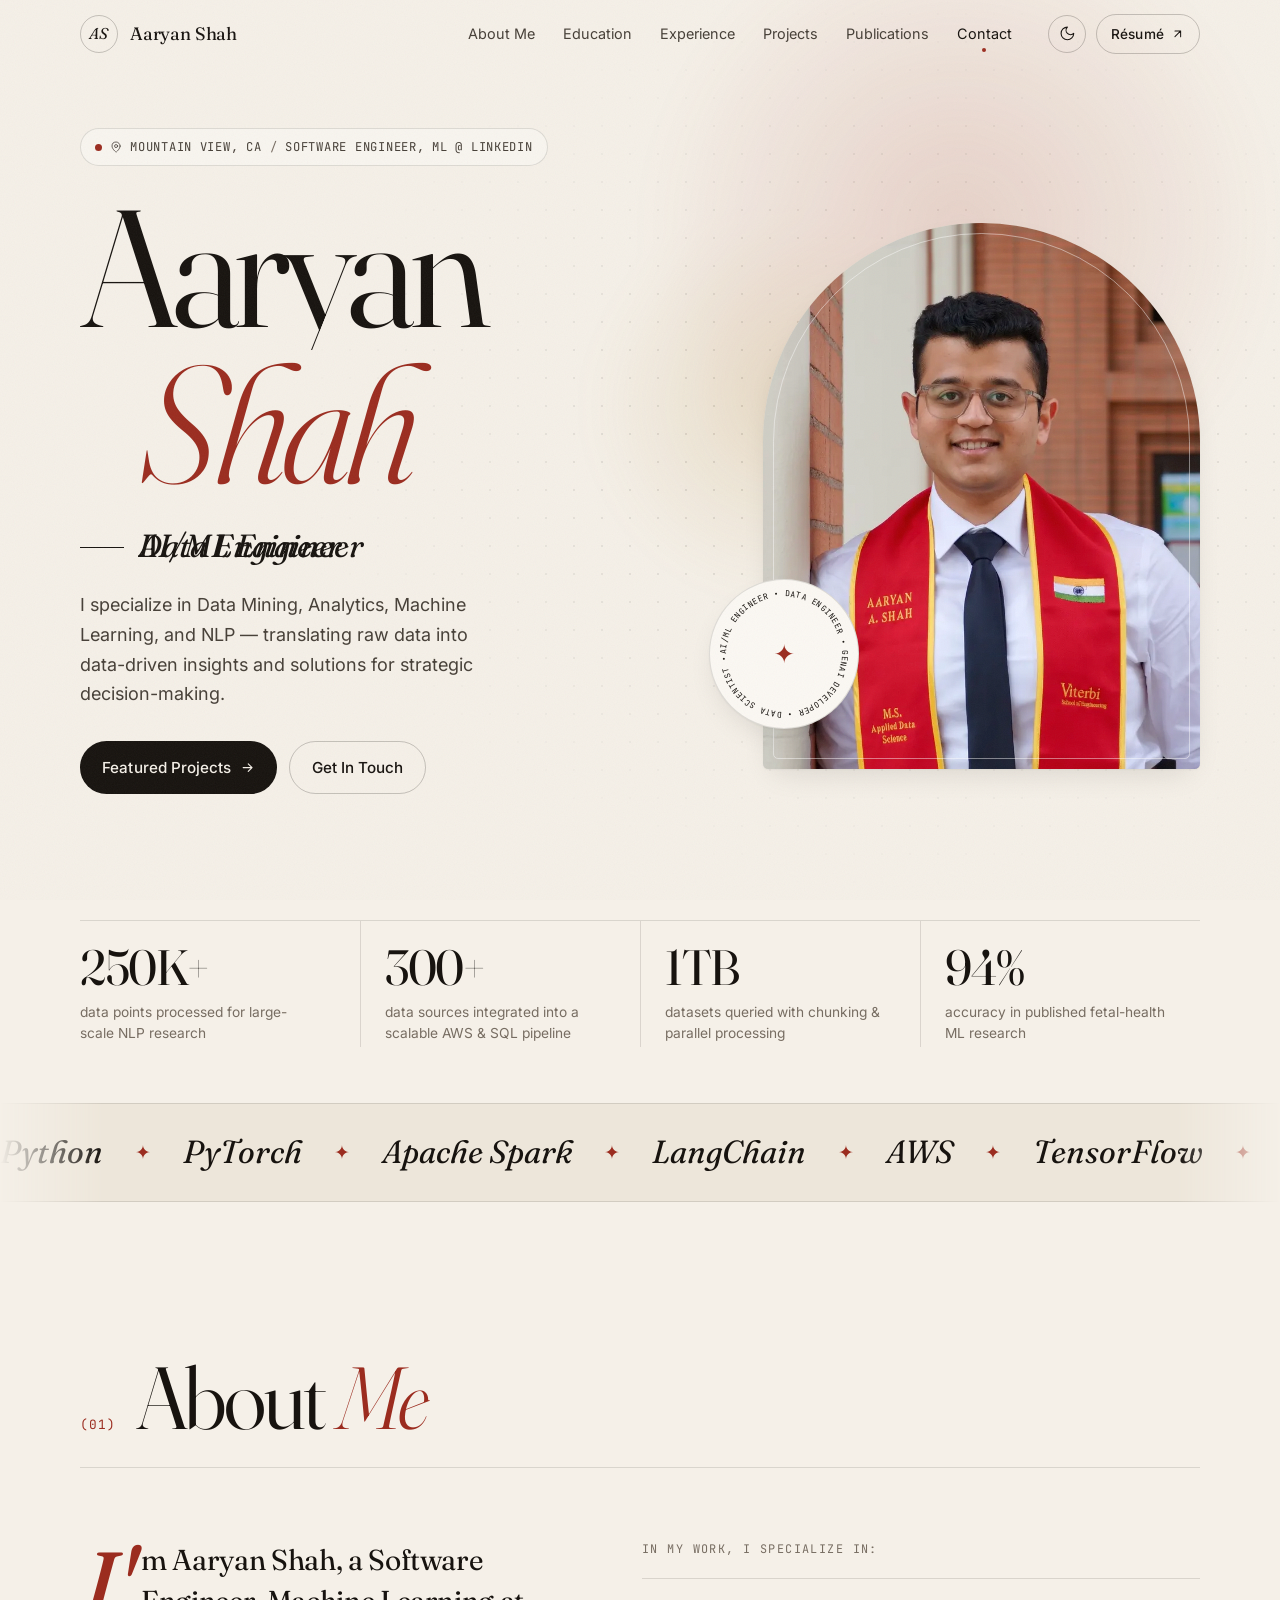
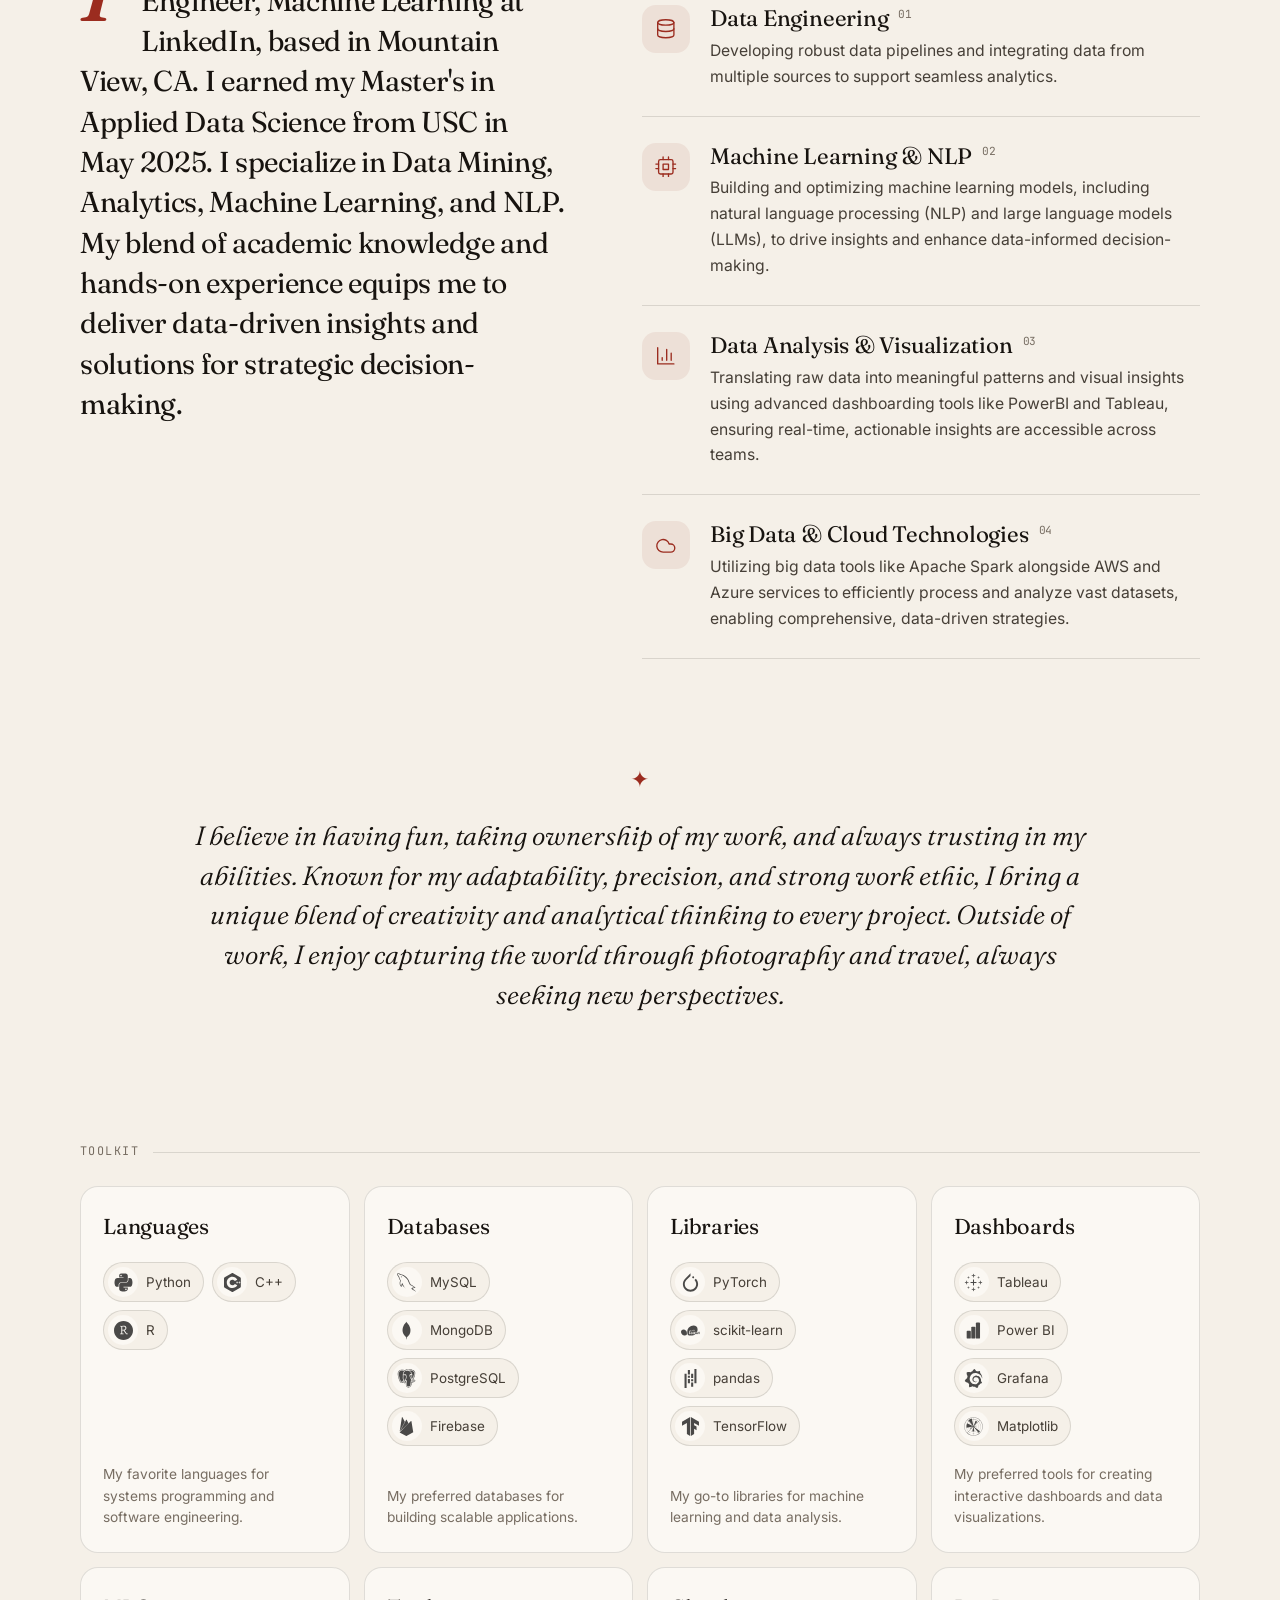
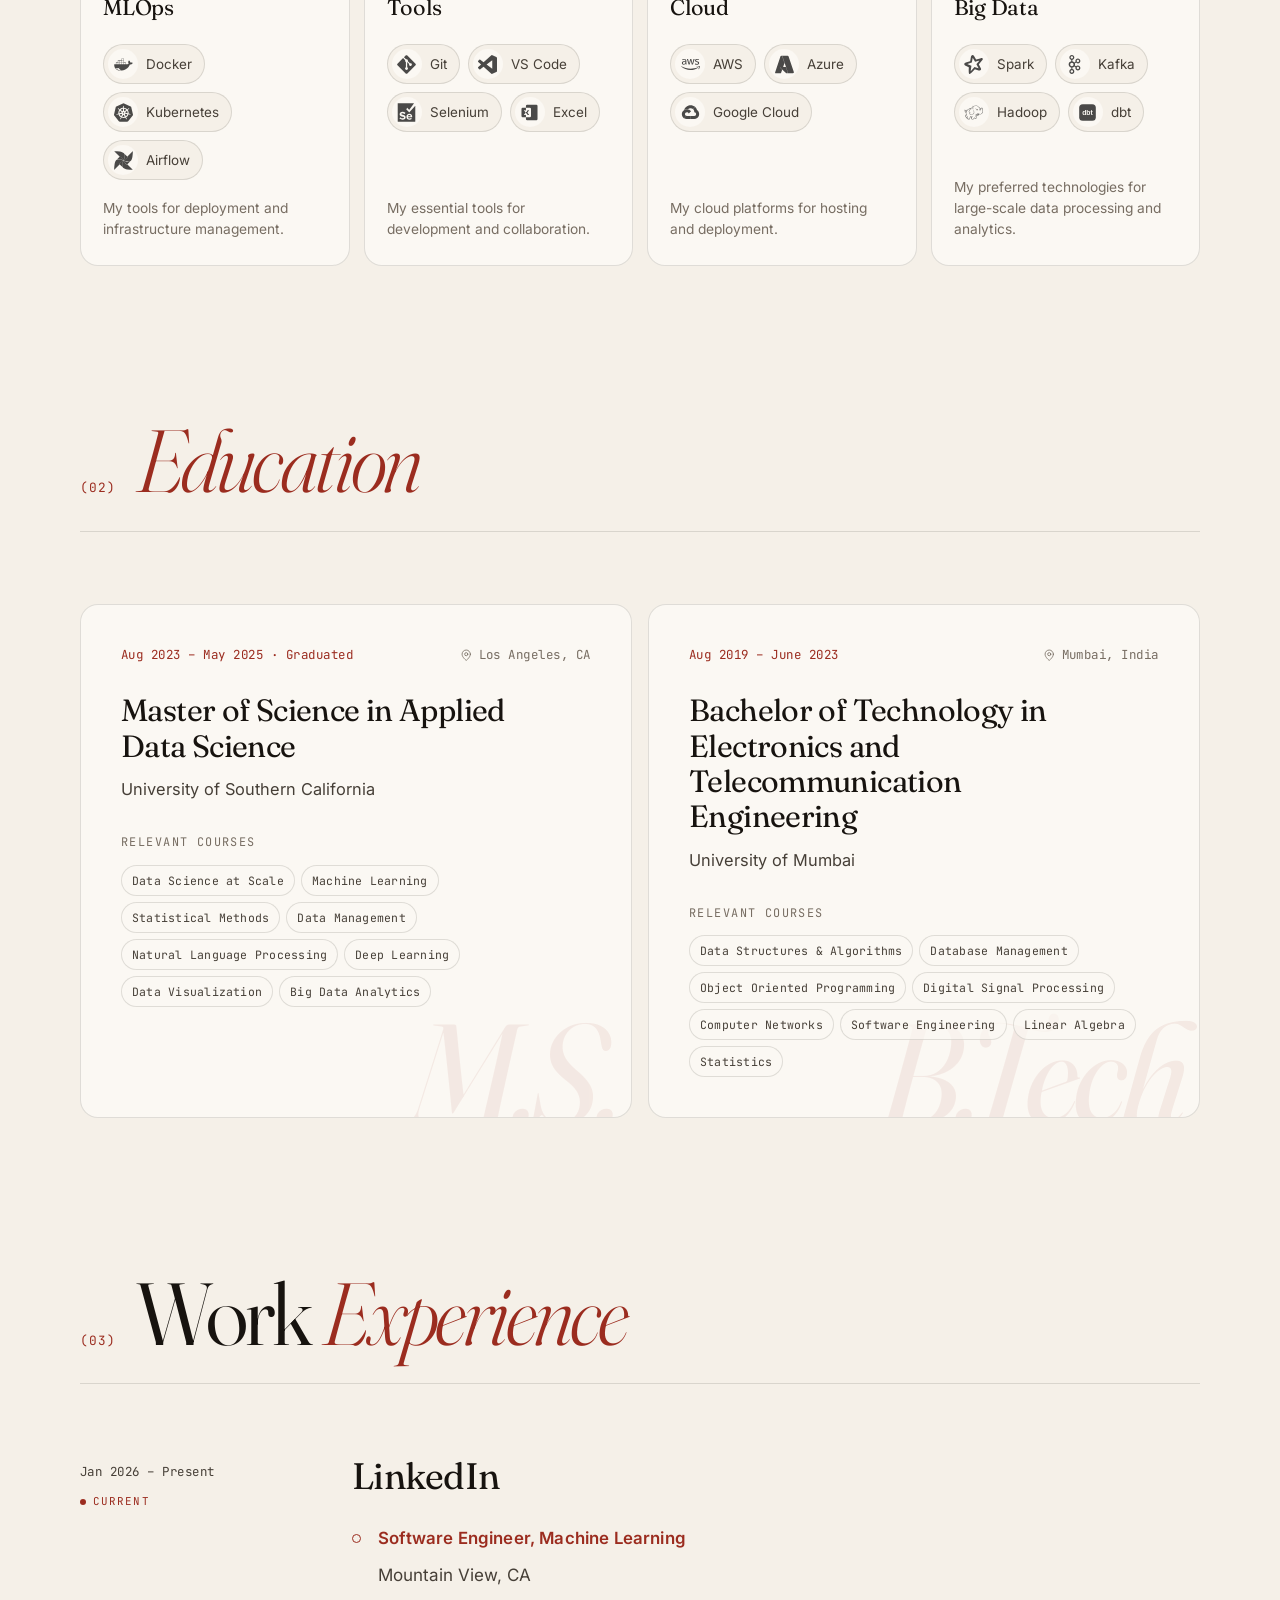
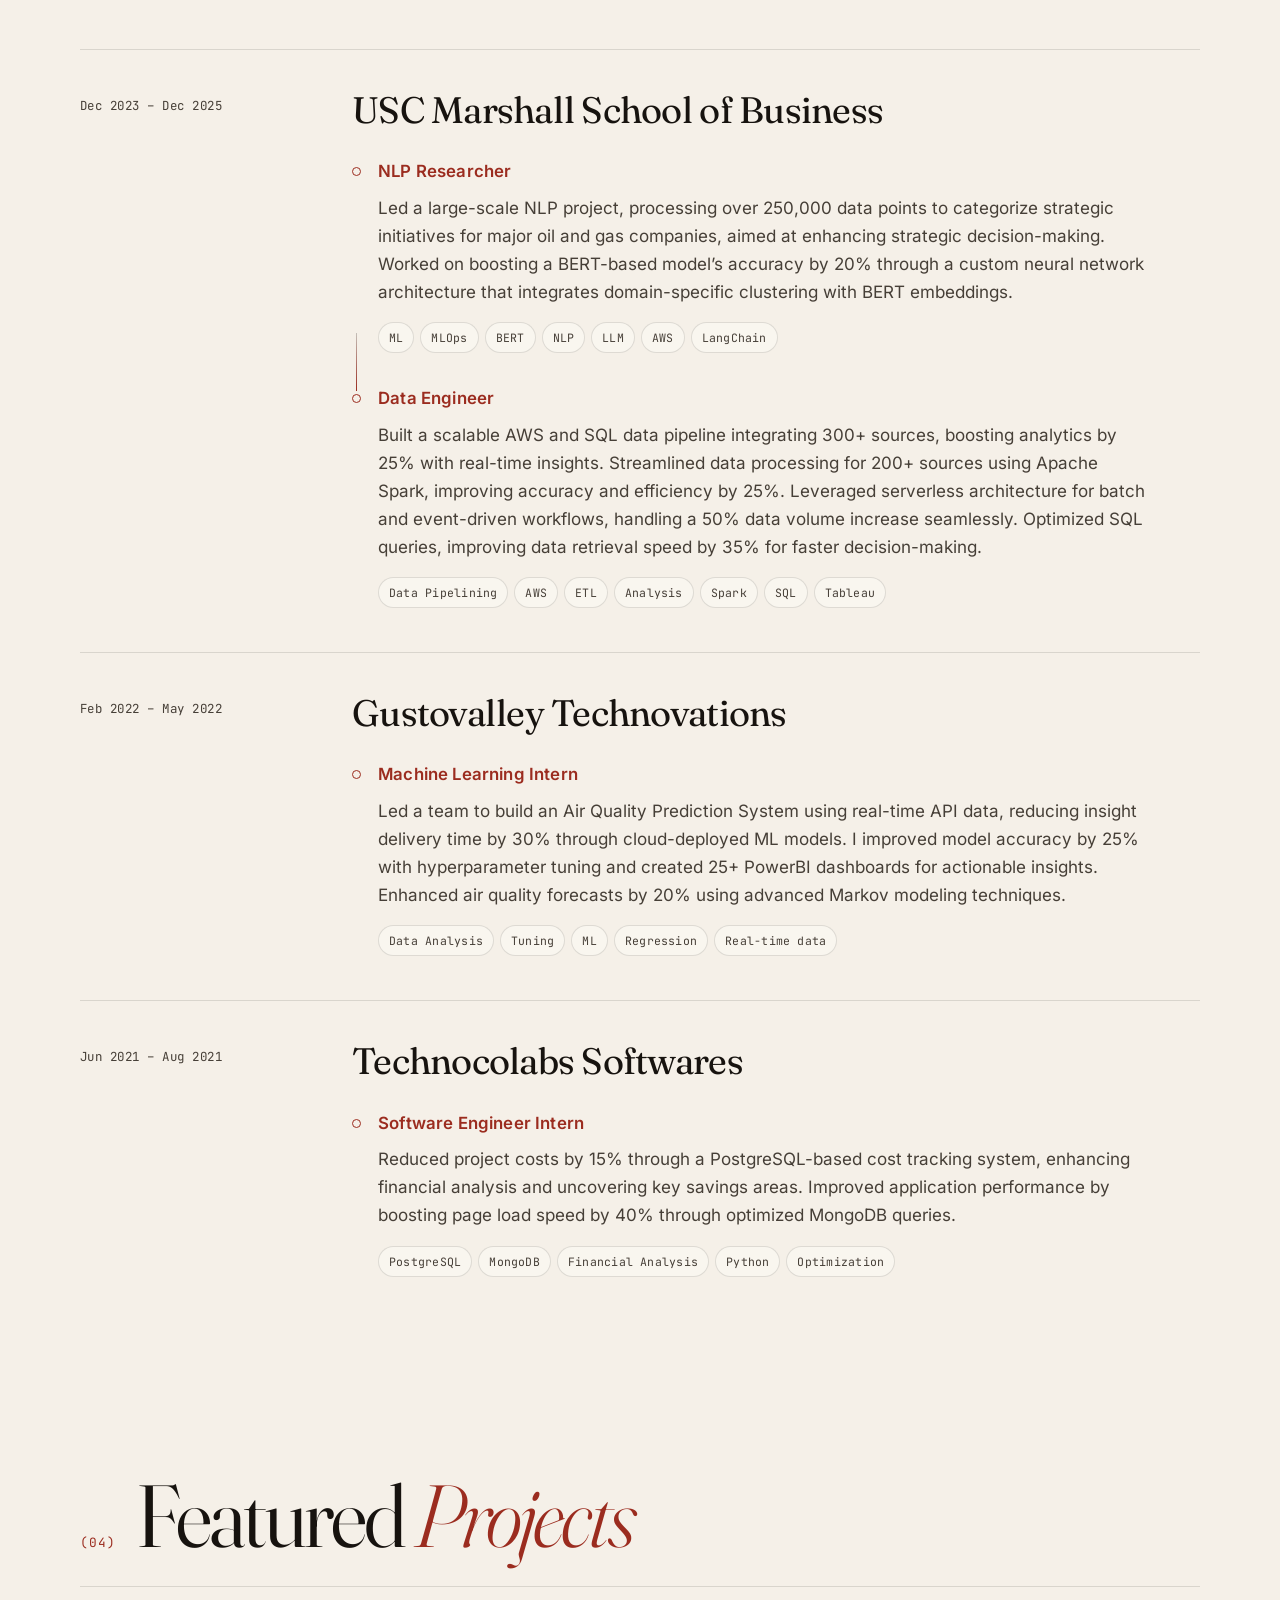
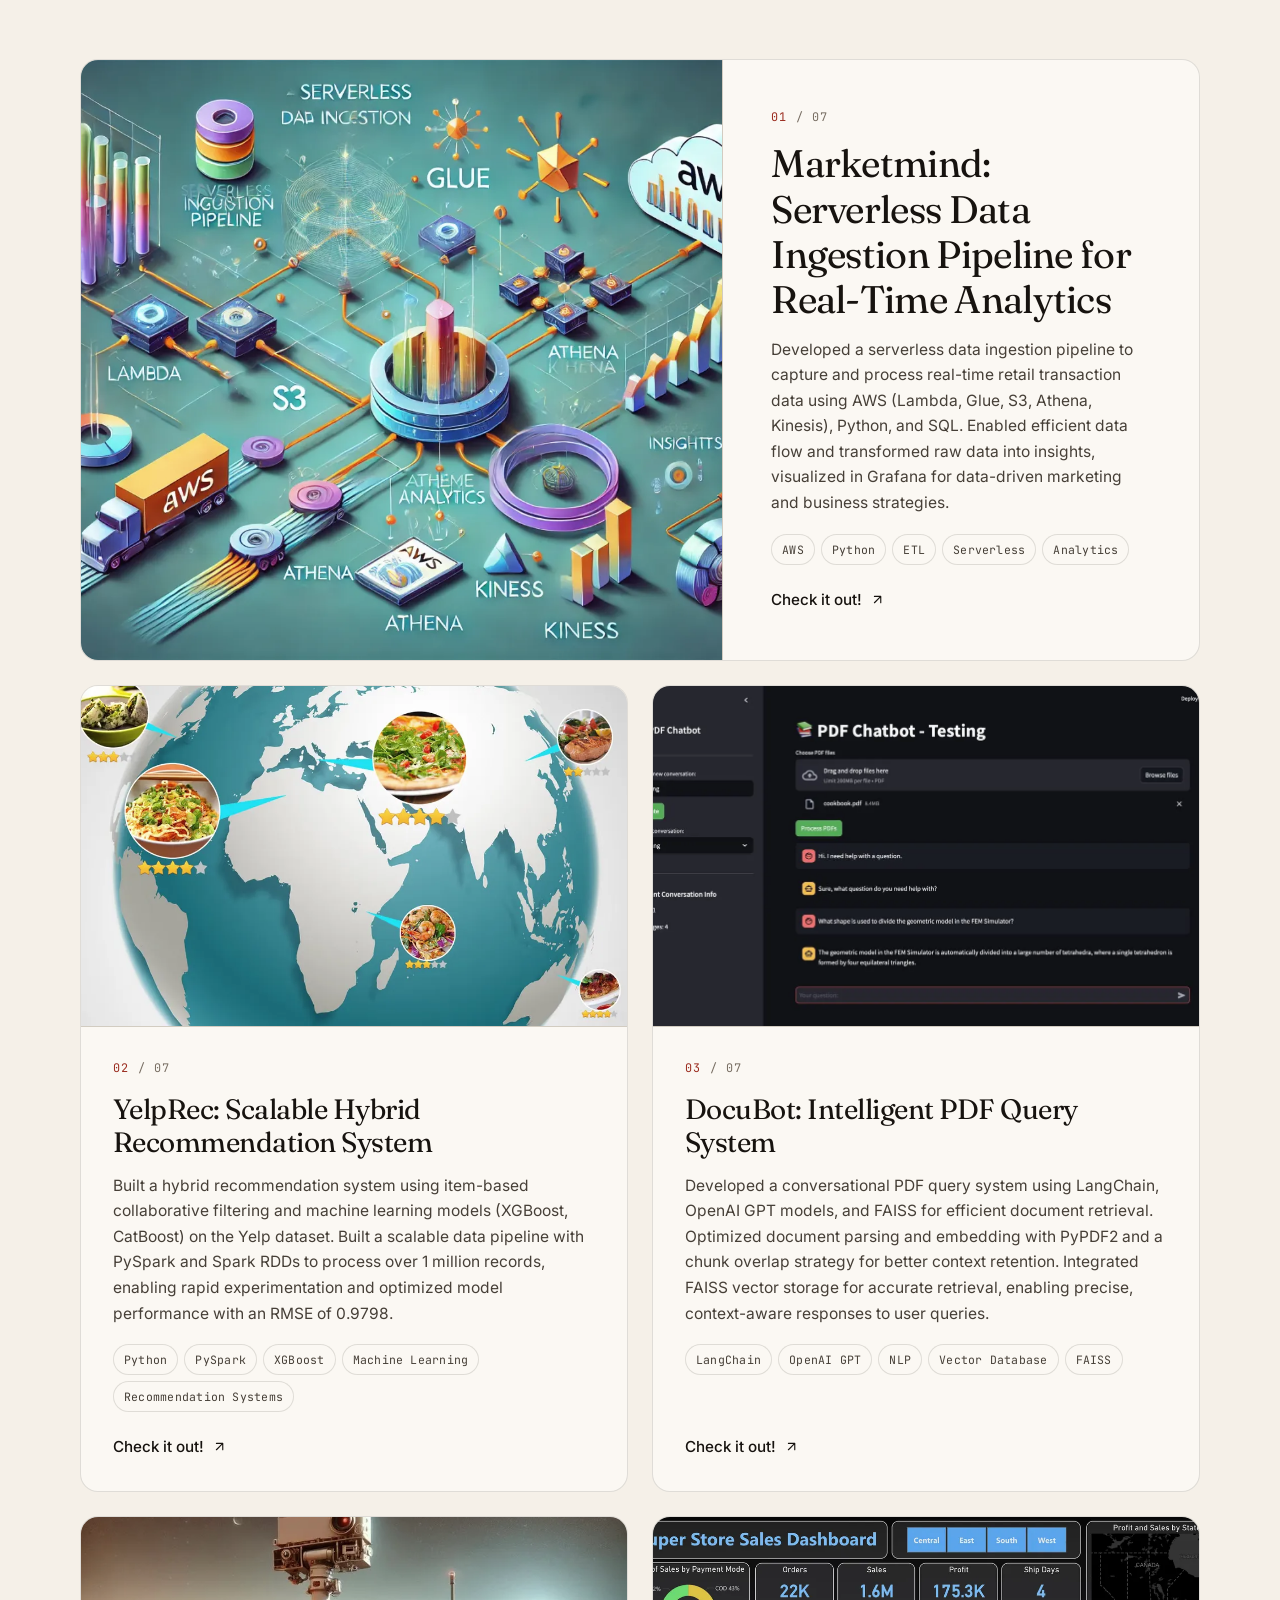
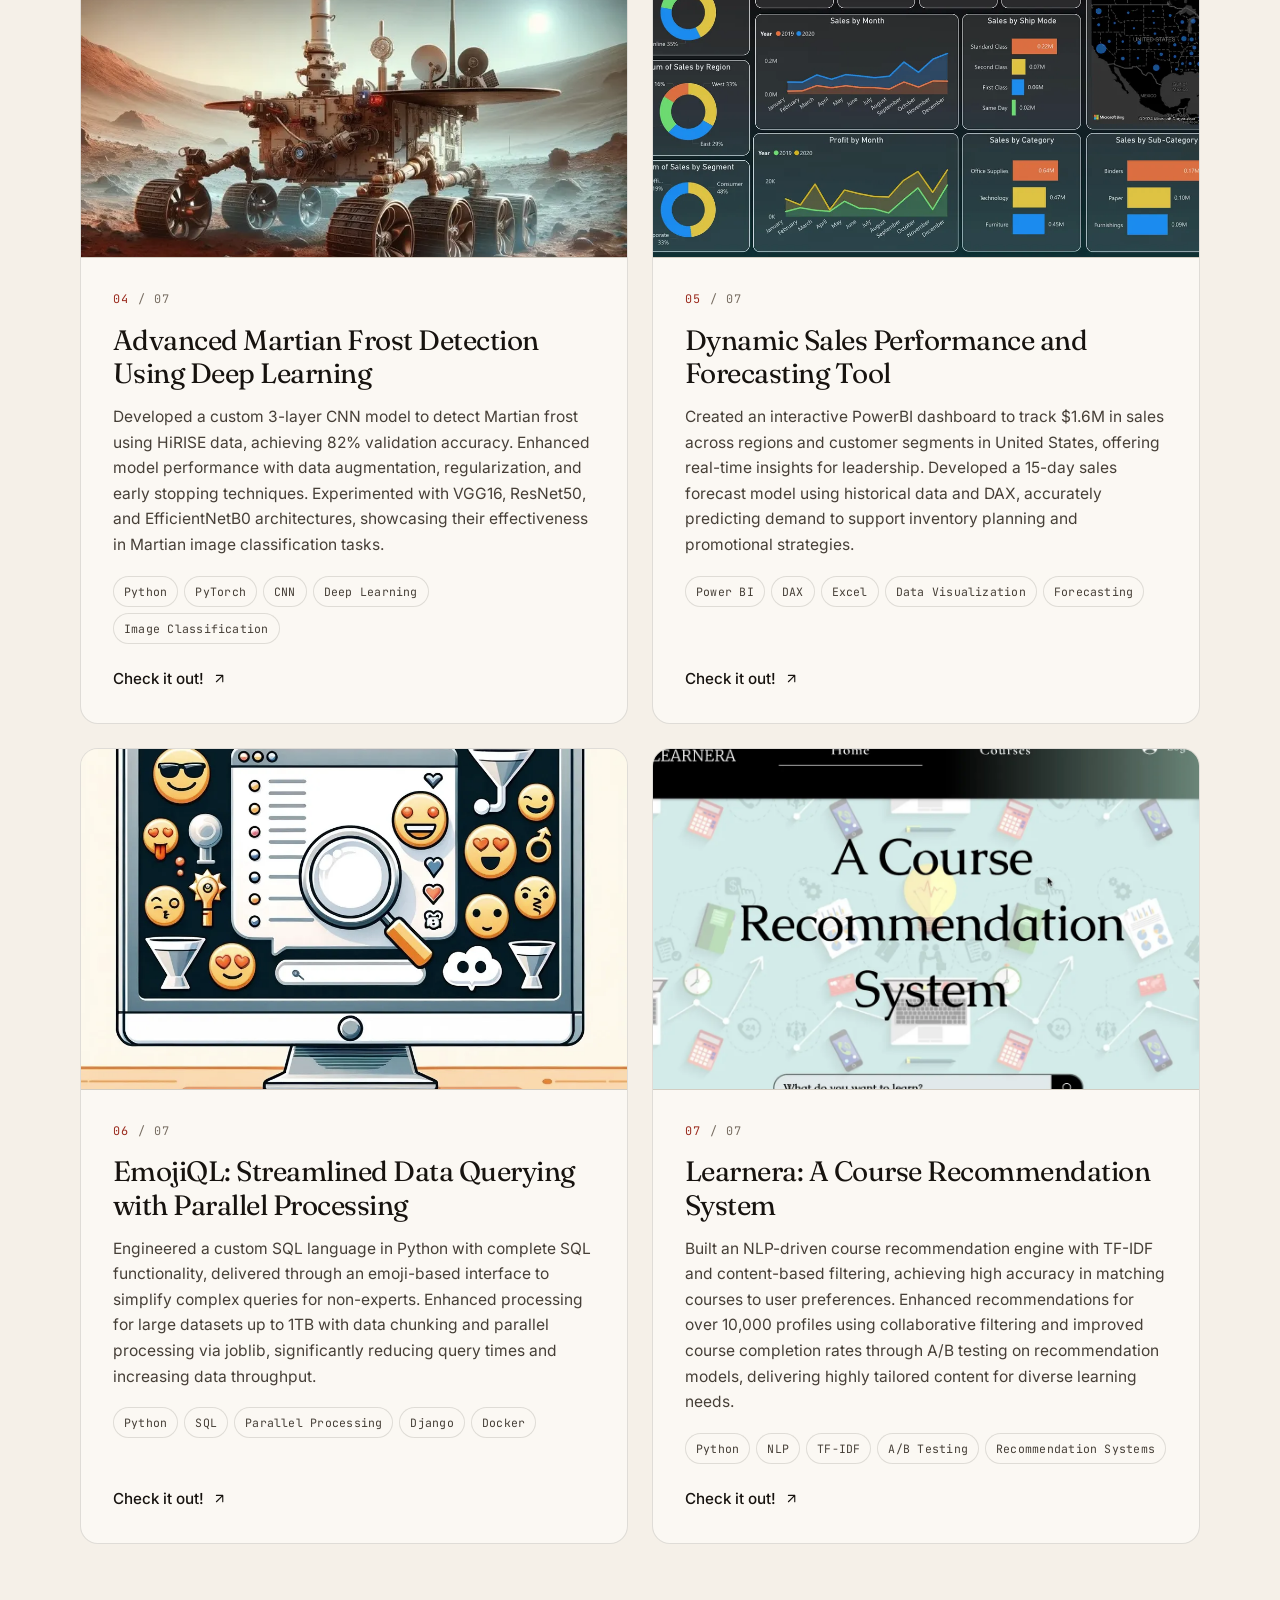
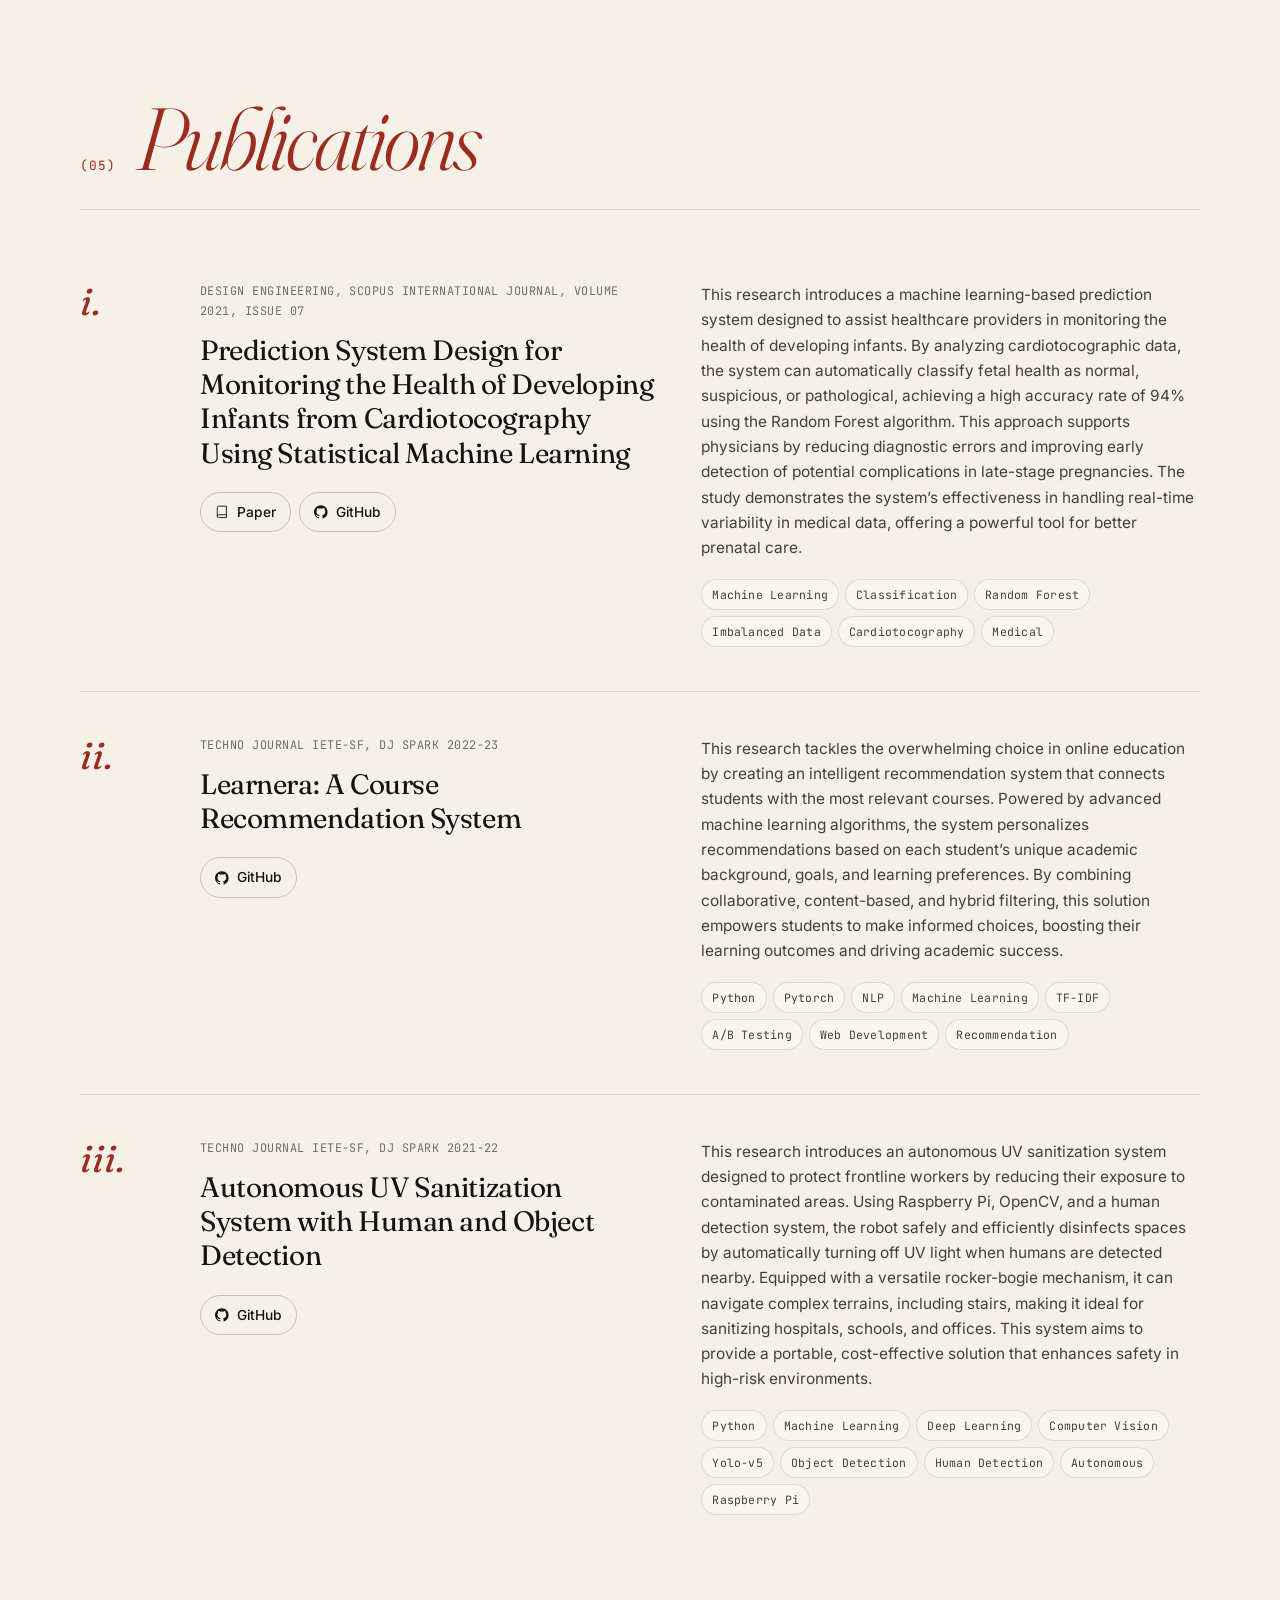
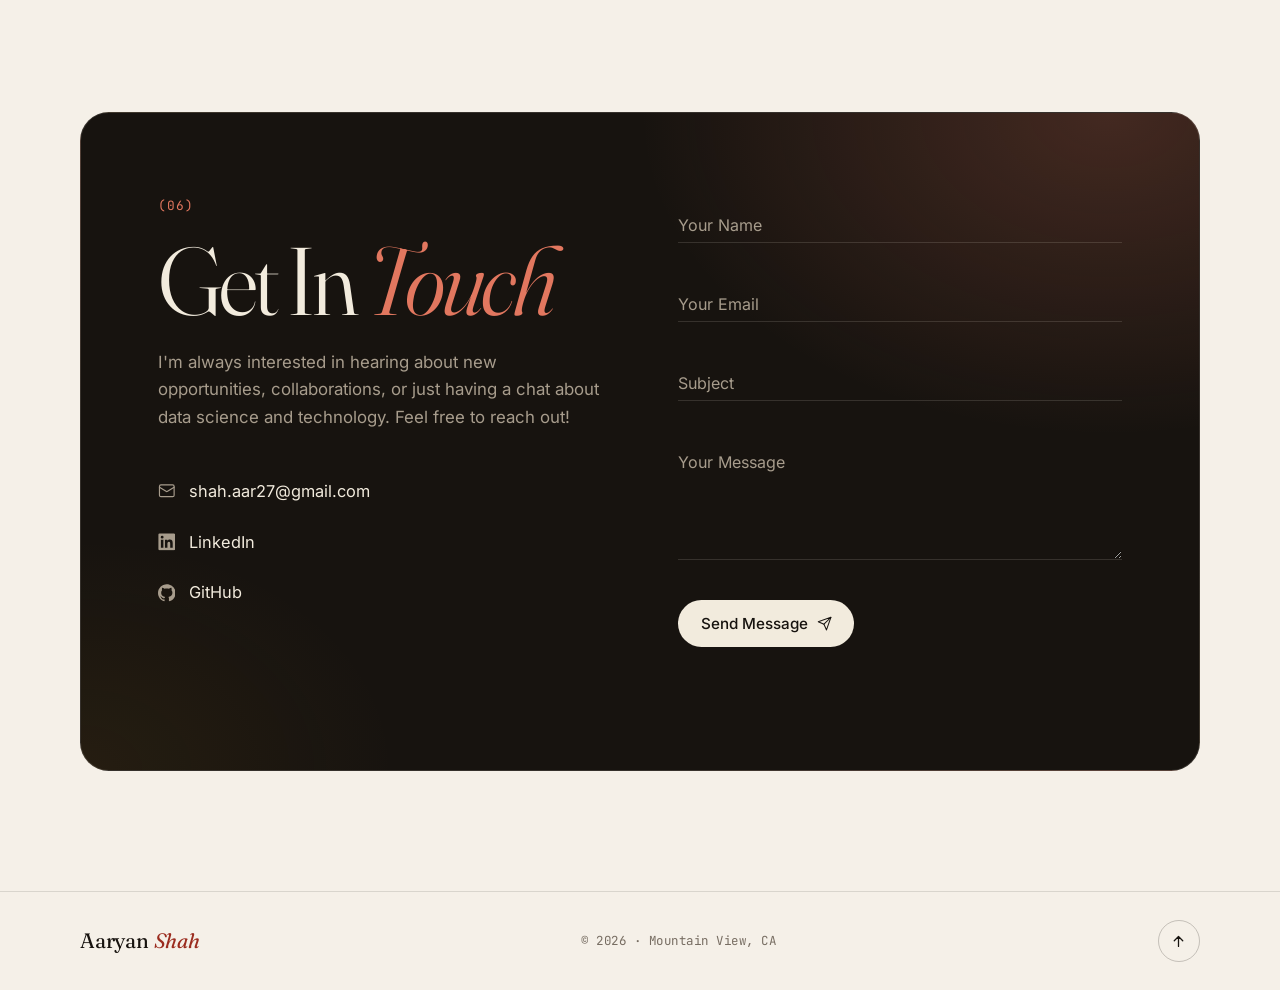
==== commit 3b17f3ff: "Revert the "Signal from noise" rebrand; keep current details Restore the previous cream-and-red edit" ====
--- a/index.html
+++ b/index.html
@@ -3,24 +3,28 @@
   <head>
     <meta charset="utf-8" />
     <meta name="viewport" content="width=device-width, initial-scale=1" />
-    <title>Aaryan Shah — Software Engineer, Machine Learning</title>
-    <meta name="description" content="Aaryan Shah is a Software Engineer, Machine Learning at LinkedIn in Mountain View, CA. Data pipelines, machine learning, NLP and LLMs. Signal from noise." />
+    <title>Aaryan Shah — AI/ML Engineer · Data Engineer · GenAI Developer · Data Scientist</title>
+    <meta name="description" content="Aaryan Shah — Software Engineer, Machine Learning at LinkedIn, based in Mountain View, CA. AI/ML Engineer, Data Engineer, GenAI Developer and Data Scientist. Data pipelines, machine learning, NLP and LLMs." />
     <meta name="author" content="Aaryan Shah" />
-    <meta name="keywords" content="Aaryan Shah, Software Engineer, Machine Learning, LinkedIn, Data Engineer, NLP, GenAI, USC" />
-    <meta name="theme-color" content="#1f2bff" />
+    <meta name="keywords" content="Aaryan Shah, Data Scientist, Data Engineer, Machine Learning, NLP, GenAI, USC" />
+    <meta name="theme-color" content="#F5F0E8" media="(prefers-color-scheme: light)" />
+    <meta name="theme-color" content="#0E0C0A" media="(prefers-color-scheme: dark)" />
 
     <meta property="og:type" content="website" />
-    <meta property="og:title" content="Aaryan Shah — Signal from noise." />
-    <meta property="og:description" content="Software Engineer, Machine Learning at LinkedIn." />
+    <meta property="og:title" content="Aaryan Shah — Portfolio" />
+    <meta property="og:description" content="AI/ML Engineer · Data Engineer · GenAI Developer · Data Scientist" />
     <meta property="og:image" content="assets/site/img/og-image.jpg" />
     <meta name="twitter:card" content="summary_large_image" />
 
     <link rel="icon" href="assets/site/favicon.svg" type="image/svg+xml" />
-    <link rel="preload" href="assets/site/fonts/archivo-latin-wdth-normal.woff2" as="font" type="font/woff2" crossorigin />
-    <link rel="preload" href="assets/site/fonts/geist-mono-latin-wght-normal.woff2" as="font" type="font/woff2" crossorigin />
+    <link rel="alternate icon" href="assets/img/jpg/prof_img_1_nobg.png" />
+
+    <link rel="preload" href="assets/site/fonts/fraunces-latin-opsz-normal.woff2" as="font" type="font/woff2" crossorigin />
+    <link rel="preload" href="assets/site/fonts/inter-latin-wght-normal.woff2" as="font" type="font/woff2" crossorigin />
     <link rel="stylesheet" href="assets/site/site.css" />
 
     <script>
+      // Apply the saved (or system) theme before first paint to avoid a flash.
       (function () {
         var d = document.documentElement;
         d.classList.add("js");
@@ -33,618 +37,612 @@
   </head>
 
   <body>
+    <!-- Icon sprite -->
     <svg width="0" height="0" style="position:absolute" aria-hidden="true">
-      <symbol id="mark" viewBox="0 0 11 11"><rect width="11" height="11" fill="currentColor" /><path fill="var(--mark-ink, #efebe3)" d="M2 3h3v1H2zM2 4h1v1H2zM4 4h1v1H4zM2 5h3v1H2zM2 6h1v2H2zM4 6h1v2H4zM6 3h3v1H6zM6 4h1v1H6zM6 5h3v1H6zM8 6h1v1H8zM6 7h3v1H6z" /></symbol>
-      <symbol id="i-linkedin" viewBox="0 0 128 128"><path fill="currentColor" d="M116 3H12a8.91 8.91 0 00-9 8.8v104.42a8.91 8.91 0 009 8.78h104a8.93 8.93 0 009-8.81V11.77A8.93 8.93 0 00116 3zM39.17 107H21.06V48.73h18.11zm-9-66.21a10.5 10.5 0 1110.49-10.5 10.5 10.5 0 01-10.54 10.48zM107 107H88.89V78.65c0-6.75-.12-15.44-9.41-15.44s-10.87 7.36-10.87 15V107H50.53V48.73h17.36v8h.24c2.42-4.58 8.32-9.41 17.13-9.41C103.6 47.28 107 59.35 107 75z" /></symbol>
-      <symbol id="i-github" viewBox="0 0 24 24"><path fill="currentColor" d="M12 .297c-6.63 0-12 5.373-12 12 0 5.303 3.438 9.8 8.205 11.385.6.113.82-.258.82-.577 0-.285-.01-1.04-.015-2.04-3.338.724-4.042-1.61-4.042-1.61C4.422 18.07 3.633 17.7 3.633 17.7c-1.087-.744.084-.729.084-.729 1.205.084 1.838 1.236 1.838 1.236 1.07 1.835 2.809 1.305 3.495.998.108-.776.417-1.305.76-1.605-2.665-.3-5.466-1.332-5.466-5.93 0-1.31.465-2.38 1.235-3.22-.135-.303-.54-1.523.105-3.176 0 0 1.005-.322 3.3 1.23.96-.267 1.98-.399 3-.405 1.02.006 2.04.138 3 .405 2.28-1.552 3.285-1.23 3.285-1.23.645 1.653.24 2.873.12 3.176.765.84 1.23 1.91 1.23 3.22 0 4.61-2.805 5.625-5.475 5.92.42.36.81 1.096.81 2.22 0 1.606-.015 2.896-.015 3.286 0 .315.21.69.825.57C20.565 22.092 24 17.592 24 12.297c0-6.627-5.373-12-12-12" /></symbol>
-      <symbol id="i-arrow" viewBox="0 0 24 24"><path fill="none" stroke="currentColor" stroke-width="1.8" stroke-linecap="square" d="M6 18 18 6M8 6h10v10" /></symbol>
-      <symbol id="i-down" viewBox="0 0 24 24"><path fill="none" stroke="currentColor" stroke-width="1.8" stroke-linecap="square" d="M12 4v16M6 14l6 6 6-6" /></symbol>
-      <symbol id="i-up" viewBox="0 0 24 24"><path fill="none" stroke="currentColor" stroke-width="1.8" stroke-linecap="square" d="M12 20V4M6 10l6-6 6 6" /></symbol>
-      <symbol id="i-copy" viewBox="0 0 24 24"><g fill="none" stroke="currentColor" stroke-width="1.6"><rect x="8" y="8" width="13" height="13" /><path d="M16 8V3H3v13h5" /></g></symbol>
+      <symbol id="i-linkedin" viewBox="0 0 128 128"><path fill="currentColor" d="M116 3H12a8.91 8.91 0 00-9 8.8v104.42a8.91 8.91 0 009 8.78h104a8.93 8.93 0 009-8.81V11.77A8.93 8.93 0 00116 3zM39.17 107H21.06V48.73h18.11zm-9-66.21a10.5 10.5 0 1110.49-10.5 10.5 10.5 0 01-10.54 10.48zM107 107H88.89V78.65c0-6.75-.12-15.44-9.41-15.44s-10.87 7.36-10.87 15V107H50.53V48.73h17.36v8h.24c2.42-4.58 8.32-9.41 17.13-9.41C103.6 47.28 107 59.35 107 75z"/></symbol>
+      <symbol id="i-github" viewBox="0 0 24 24"><path fill="currentColor" d="M12 .297c-6.63 0-12 5.373-12 12 0 5.303 3.438 9.8 8.205 11.385.6.113.82-.258.82-.577 0-.285-.01-1.04-.015-2.04-3.338.724-4.042-1.61-4.042-1.61C4.422 18.07 3.633 17.7 3.633 17.7c-1.087-.744.084-.729.084-.729 1.205.084 1.838 1.236 1.838 1.236 1.07 1.835 2.809 1.305 3.495.998.108-.776.417-1.305.76-1.605-2.665-.3-5.466-1.332-5.466-5.93 0-1.31.465-2.38 1.235-3.22-.135-.303-.54-1.523.105-3.176 0 0 1.005-.322 3.3 1.23.96-.267 1.98-.399 3-.405 1.02.006 2.04.138 3 .405 2.28-1.552 3.285-1.23 3.285-1.23.645 1.653.24 2.873.12 3.176.765.84 1.23 1.91 1.23 3.22 0 4.61-2.805 5.625-5.475 5.92.42.36.81 1.096.81 2.22 0 1.606-.015 2.896-.015 3.286 0 .315.21.69.825.57C20.565 22.092 24 17.592 24 12.297c0-6.627-5.373-12-12-12"/></symbol>
+        <symbol id="i-file" viewBox="0 0 24 24"><g fill="none" stroke="currentColor" stroke-width="1.6" stroke-linecap="round" stroke-linejoin="round"><path d="M14 2H6a2 2 0 0 0-2 2v16a2 2 0 0 0 2 2h12a2 2 0 0 0 2-2V8z"/><path d="M14 2v6h6M16 13H8M16 17H8M10 9H8"/></g></symbol>
+        <symbol id="i-mail" viewBox="0 0 24 24"><g fill="none" stroke="currentColor" stroke-width="1.6" stroke-linecap="round" stroke-linejoin="round"><rect x="2" y="4" width="20" height="16" rx="2"/><path d="m22 7-8.97 5.7a1.94 1.94 0 0 1-2.06 0L2 7"/></g></symbol>
+        <symbol id="i-arrow-ur" viewBox="0 0 24 24"><g fill="none" stroke="currentColor" stroke-width="1.8" stroke-linecap="round" stroke-linejoin="round"><path d="M7 17 17 7M7 7h10v10"/></g></symbol>
+        <symbol id="i-arrow-r" viewBox="0 0 24 24"><g fill="none" stroke="currentColor" stroke-width="1.8" stroke-linecap="round" stroke-linejoin="round"><path d="M5 12h14M13 6l6 6-6 6"/></g></symbol>
+        <symbol id="i-arrow-up" viewBox="0 0 24 24"><g fill="none" stroke="currentColor" stroke-width="1.8" stroke-linecap="round" stroke-linejoin="round"><path d="M12 19V5M6 11l6-6 6 6"/></g></symbol>
+        <symbol id="i-sun" viewBox="0 0 24 24"><g fill="none" stroke="currentColor" stroke-width="1.6" stroke-linecap="round" stroke-linejoin="round"><circle cx="12" cy="12" r="4"/><path d="M12 2v2M12 20v2M4.93 4.93l1.41 1.41M17.66 17.66l1.41 1.41M2 12h2M20 12h2M6.34 17.66l-1.41 1.41M19.07 4.93l-1.41 1.41"/></g></symbol>
+        <symbol id="i-moon" viewBox="0 0 24 24"><g fill="none" stroke="currentColor" stroke-width="1.6" stroke-linecap="round" stroke-linejoin="round"><path d="M12 3a6 6 0 0 0 9 9 9 9 0 1 1-9-9z"/></g></symbol>
+        <symbol id="i-pin" viewBox="0 0 24 24"><g fill="none" stroke="currentColor" stroke-width="1.6" stroke-linecap="round" stroke-linejoin="round"><path d="M20 10c0 6-8 12-8 12s-8-6-8-12a8 8 0 0 1 16 0z"/><circle cx="12" cy="10" r="3"/></g></symbol>
+        <symbol id="i-send" viewBox="0 0 24 24"><g fill="none" stroke="currentColor" stroke-width="1.6" stroke-linecap="round" stroke-linejoin="round"><path d="m22 2-7 20-4-9-9-4z"/><path d="M22 2 11 13"/></g></symbol>
+        <symbol id="i-database" viewBox="0 0 24 24"><g fill="none" stroke="currentColor" stroke-width="1.5" stroke-linecap="round" stroke-linejoin="round"><ellipse cx="12" cy="5" rx="9" ry="3"/><path d="M3 5v14c0 1.66 4 3 9 3s9-1.34 9-3V5"/><path d="M3 12c0 1.66 4 3 9 3s9-1.34 9-3"/></g></symbol>
+        <symbol id="i-brain" viewBox="0 0 24 24"><g fill="none" stroke="currentColor" stroke-width="1.5" stroke-linecap="round" stroke-linejoin="round"><rect x="4" y="4" width="16" height="16" rx="2"/><rect x="9" y="9" width="6" height="6"/><path d="M9 1v3M15 1v3M9 20v3M15 20v3M20 9h3M20 14h3M1 9h3M1 14h3"/></g></symbol>
+        <symbol id="i-chart" viewBox="0 0 24 24"><g fill="none" stroke="currentColor" stroke-width="1.5" stroke-linecap="round" stroke-linejoin="round"><path d="M3 3v18h18"/><path d="M18 17V9M13 17V5M8 17v-3"/></g></symbol>
+        <symbol id="i-cloud" viewBox="0 0 24 24"><g fill="none" stroke="currentColor" stroke-width="1.5" stroke-linecap="round" stroke-linejoin="round"><path d="M17.5 19H9a7 7 0 1 1 6.71-9h1.79a4.5 4.5 0 1 1 0 9z"/></g></symbol>
+        <symbol id="i-paper" viewBox="0 0 24 24"><g fill="none" stroke="currentColor" stroke-width="1.6" stroke-linecap="round" stroke-linejoin="round"><path d="M4 19.5v-15A2.5 2.5 0 0 1 6.5 2H20v20H6.5a2.5 2.5 0 0 1 0-5H20"/></g></symbol>
     </svg>
 
     <a class="skip-link" href="#main">Skip to content</a>
+    <div class="progress" aria-hidden="true"><span></span></div>
 
     <!-- Navigation -->
     <header class="nav" id="nav">
-      <a class="brand" href="#top" aria-label="Aaryan Shah — back to top">
-        <svg class="brand-mark" aria-hidden="true"><use href="#mark" /></svg>
-        <span class="brand-name">Aaryan Shah</span>
-      </a>
-      <nav class="nav-links" aria-label="Primary">
-        <a href="#about">About</a>
-        <a href="#experience">Experience</a>
-        <a href="#projects">Projects</a>
-        <a href="#publications">Publications</a>
-        <a href="#education">Education</a>
-        <a href="#toolkit">Toolkit</a>
-        <a href="#contact">Contact</a>
+      <div class="nav-inner">
+        <a class="brand" href="#top" aria-label="Aaryan Shah — back to top">
+          <span class="brand-mark">AS</span>
+          <span class="brand-name">Aaryan Shah</span>
+        </a>
+        <nav class="nav-links" aria-label="Primary">
+          <a href="#about">About Me</a>
+          <a href="#education">Education</a>
+          <a href="#experience">Experience</a>
+          <a href="#projects">Projects</a>
+          <a href="#publications">Publications</a>
+          <a href="#contact">Contact</a>
+        </nav>
+        <div class="nav-actions">
+          <button class="theme-toggle" id="theme-toggle" type="button" aria-label="Toggle dark mode">
+            <svg class="i-sun" aria-hidden="true"><use href="#i-sun" /></svg>
+            <svg class="i-moon" aria-hidden="true"><use href="#i-moon" /></svg>
+          </button>
+          <a class="btn btn-sm btn-outline nav-resume" target="_blank" rel="noopener" href="https://drive.google.com/file/d/1o-hSDuU1eyi58XIbdlitKkuIcR2H6NIx/view?usp=sharing">
+            Résumé <svg aria-hidden="true"><use href="#i-arrow-ur" /></svg>
+          </a>
+          <button class="menu-toggle" id="menu-toggle" type="button" aria-label="Open menu" aria-expanded="false" aria-controls="mobile-menu">
+            <span></span><span></span>
+          </button>
+        </div>
+      </div>
+    </header>
+
+    <div class="mobile-menu" id="mobile-menu" hidden>
+      <nav aria-label="Mobile">
+        <a href="#about"><span>01</span>About Me</a>
+        <a href="#education"><span>02</span>Education</a>
+        <a href="#experience"><span>03</span>Experience</a>
+        <a href="#projects"><span>04</span>Projects</a>
+        <a href="#publications"><span>05</span>Publications</a>
+        <a href="#contact"><span>06</span>Contact</a>
       </nav>
-      <div class="nav-right">
-        <span class="sigma" aria-hidden="true"><span class="sigma-k">σ</span><span id="sigma">1.000</span></span>
-        <button class="theme-toggle" id="theme-toggle" type="button" aria-label="Toggle dark mode"><span aria-hidden="true"></span></button>
-        <a class="nav-cta" target="_blank" rel="noopener" href="https://drive.google.com/file/d/1o-hSDuU1eyi58XIbdlitKkuIcR2H6NIx/view?usp=sharing">Résumé <svg aria-hidden="true"><use href="#i-arrow" /></svg></a>
-        <button class="menu-toggle" id="menu-toggle" type="button" aria-label="Open menu" aria-expanded="false" aria-controls="menu">Menu</button>
+      <a class="btn btn-solid" target="_blank" rel="noopener" href="https://drive.google.com/file/d/1o-hSDuU1eyi58XIbdlitKkuIcR2H6NIx/view?usp=sharing">Résumé <svg aria-hidden="true"><use href="#i-arrow-ur" /></svg></a>
+    </div>
+
+    <main id="main">
+      <!-- Hero -->
+      <section class="hero" id="top">
+        <div class="hero-glow" aria-hidden="true"></div>
+        <div class="container hero-grid">
+          <div class="hero-copy">
+            <p class="eyebrow reveal">
+              <span class="eb-item"><span class="dot" aria-hidden="true"></span><svg aria-hidden="true"><use href="#i-pin" /></svg>Mountain View, CA</span>
+              <span class="sep" aria-hidden="true">/</span>
+              <span class="eb-item">Software Engineer, ML @ LinkedIn</span>
+            </p>
+            <h1 class="hero-title">
+              <span class="line"><span class="word">Aaryan</span></span>
+              <span class="line"><span class="word"><em>Shah</em></span></span>
+            </h1>
+            <p class="roles reveal" aria-label="AI/ML Engineer, Data Engineer, GenAI Developer, Data Scientist">
+              <span class="roles-dash" aria-hidden="true"></span>
+              <span class="roles-track" aria-hidden="true">
+                <span class="is-active">AI/ML Engineer</span>
+                <span>Data Engineer</span>
+                <span>GenAI Developer</span>
+                <span>Data Scientist</span>
+              </span>
+            </p>
+            <p class="hero-lede reveal">I specialize in Data Mining, Analytics, Machine Learning, and NLP — translating raw data into data-driven insights and solutions for strategic decision-making.</p>
+            <div class="hero-cta reveal">
+              <a class="btn btn-solid" href="#projects">Featured Projects <svg aria-hidden="true"><use href="#i-arrow-r" /></svg></a>
+              <a class="btn btn-outline" href="#contact">Get In Touch</a>
+            </div>
+            <ul class="socials reveal" aria-label="Links">
+              <li><a aria-label="My LinkedIn Profile" target="_blank" rel="noopener" href="https://www.linkedin.com/in/aaryanshah27/"><svg aria-hidden="true"><use href="#i-linkedin" /></svg></a></li>
+              <li><a aria-label="My Github Profile" target="_blank" rel="noopener" href="https://github.com/Aaryan04"><svg aria-hidden="true"><use href="#i-github" /></svg></a></li>
+              <li><a aria-label="My Résumé" target="_blank" rel="noopener" href="https://drive.google.com/file/d/1o-hSDuU1eyi58XIbdlitKkuIcR2H6NIx/view?usp=sharing"><svg aria-hidden="true"><use href="#i-file" /></svg></a></li>
+              <li><a aria-label="Send Email" href="mailto:shah.aar27@gmail.com"><svg aria-hidden="true"><use href="#i-mail" /></svg></a></li>
+            </ul>
+          </div>
+
+          <div class="hero-visual reveal">
+            <figure class="portrait">
+              <img src="assets/site/img/portrait.webp" alt="Aaryan Shah at his USC graduation" width="1000" height="1000" fetchpriority="high" />
+            </figure>
+            <div class="badge" aria-hidden="true">
+              <svg viewBox="0 0 200 200">
+                <defs><path id="badge-circle" d="M100,100 m-78,0 a78,78 0 1,1 156,0 a78,78 0 1,1 -156,0" /></defs>
+                <text textLength="486" lengthAdjust="spacing"><textPath href="#badge-circle" textLength="486" lengthAdjust="spacing">AI/ML ENGINEER • DATA ENGINEER • GENAI DEVELOPER • DATA SCIENTIST •</textPath></text>
+              </svg>
+              <span class="badge-core">✦</span>
+            </div>
+          </div>
+        </div>
+
+        <div class="container">
+          <dl class="stats">
+            <div class="stat reveal"><dt><span class="count" data-to="250" data-suffix="K+">250K+</span></dt><dd>data points processed for large-scale NLP research</dd></div>
+            <div class="stat reveal"><dt><span class="count" data-to="300" data-suffix="+">300+</span></dt><dd>data sources integrated into a scalable AWS &amp; SQL pipeline</dd></div>
+            <div class="stat reveal"><dt><span class="count" data-to="1" data-suffix="TB">1TB</span></dt><dd>datasets queried with chunking &amp; parallel processing</dd></div>
+            <div class="stat reveal"><dt><span class="count" data-to="94" data-suffix="%">94%</span></dt><dd>accuracy in published fetal-health ML research</dd></div>
+          </dl>
+        </div>
+      </section>
+
+      <!-- Marquee -->
+      <div class="marquee" aria-hidden="true">
+        <div class="marquee-track">
+          <span>Python</span><i>✦</i><span>PyTorch</span><i>✦</i><span>Apache Spark</span><i>✦</i><span>LangChain</span><i>✦</i><span>AWS</span><i>✦</i><span>TensorFlow</span><i>✦</i><span>Kafka</span><i>✦</i><span>Airflow</span><i>✦</i><span>PostgreSQL</span><i>✦</i><span>Power BI</span><i>✦</i><span>Tableau</span><i>✦</i><span>Docker</span><i>✦</i><span>Kubernetes</span><i>✦</i><span>BERT</span><i>✦</i><span>scikit-learn</span><i>✦</i><span>dbt</span><i>✦</i>
+        </div>
       </div>
-      <div class="nav-progress" aria-hidden="true"><span id="progress"></span></div>
-    </header>
-
-    <div class="menu" id="menu" hidden>
-      <nav aria-label="Menu">
-        <a href="#about"><i>01</i>About</a>
-        <a href="#experience"><i>02</i>Experience</a>
-        <a href="#projects"><i>03</i>Projects</a>
-        <a href="#publications"><i>04</i>Publications</a>
-        <a href="#education"><i>05</i>Education</a>
-        <a href="#toolkit"><i>06</i>Toolkit</a>
-        <a href="#contact"><i>07</i>Contact</a>
-      </nav>
-      <div class="menu-foot">
-        <a target="_blank" rel="noopener" href="https://drive.google.com/file/d/1o-hSDuU1eyi58XIbdlitKkuIcR2H6NIx/view?usp=sharing">Résumé ↗</a>
-        <a target="_blank" rel="noopener" href="https://www.linkedin.com/in/aaryanshah27/">LinkedIn ↗</a>
-        <a target="_blank" rel="noopener" href="https://github.com/Aaryan04">GitHub ↗</a>
-      </div>
-    </div>
-
-    <main id="main">
-      <!-- Hero: the name is sampled out of noise -->
-      <section class="hero" id="top">
-        <canvas class="noise-field" id="field" aria-hidden="true"></canvas>
-        <h1 class="hero-name" id="hero-name"><span>Aaryan</span> <span>Shah</span></h1>
-
-        <div class="hero-readout mono" aria-hidden="true">
-          <span>Denoising</span>
-          <span>t = <b id="t-step">1000</b></span>
-          <span class="readout-state" id="t-state">sampling…</span>
-        </div>
-        <p class="hero-hint mono" aria-hidden="true">Move to perturb · Click to resample</p>
-
-        <div class="hero-foot">
-          <p class="hero-role">
-            <span class="mono">Currently</span>
-            Software Engineer, Machine&nbsp;Learning<br />at <strong>LinkedIn</strong>
-          </p>
-          <p class="hero-tagline">Signal from noise.</p>
-          <p class="hero-where">
-            <span class="mono">Based in</span>
-            Mountain View, CA<br /><span class="mono coords">37.3861° N · 122.0839° W</span>
-          </p>
-        </div>
-        <a class="hero-scroll" href="#about" aria-label="Scroll to About"><svg aria-hidden="true"><use href="#i-down" /></svg></a>
+
+      <!-- About -->
+      <section class="section" id="about">
+        <div class="container">
+          <header class="sec-head reveal">
+            <span class="sec-num">01</span>
+            <h2 class="sec-title">About <em>Me</em></h2>
+          </header>
+
+          <div class="about-grid">
+            <div class="about-lead reveal">
+              <p>
+                I'm Aaryan Shah, a Software Engineer, Machine Learning at LinkedIn, based in Mountain View, CA. I earned my Master's in Applied Data Science from USC in May 2025. I specialize in Data Mining, Analytics, Machine Learning, and NLP. My blend of academic knowledge and hands-on experience equips me to deliver data-driven insights and solutions for strategic decision-making.
+              </p>
+            </div>
+
+            <div class="about-focus">
+              <p class="kicker reveal">In my work, I specialize in:</p>
+              <ol class="focus-list">
+                <li class="focus reveal">
+                  <span class="focus-icon"><svg aria-hidden="true"><use href="#i-database" /></svg></span>
+                  <h3>Data Engineering</h3>
+                  <p>Developing robust data pipelines and integrating data from multiple sources to support seamless analytics.</p>
+                </li>
+                <li class="focus reveal">
+                  <span class="focus-icon"><svg aria-hidden="true"><use href="#i-brain" /></svg></span>
+                  <h3>Machine Learning &amp; NLP</h3>
+                  <p>Building and optimizing machine learning models, including natural language processing (NLP) and large language models (LLMs), to drive insights and enhance data-informed decision-making.</p>
+                </li>
+                <li class="focus reveal">
+                  <span class="focus-icon"><svg aria-hidden="true"><use href="#i-chart" /></svg></span>
+                  <h3>Data Analysis &amp; Visualization</h3>
+                  <p>Translating raw data into meaningful patterns and visual insights using advanced dashboarding tools like PowerBI and Tableau, ensuring real-time, actionable insights are accessible across teams.</p>
+                </li>
+                <li class="focus reveal">
+                  <span class="focus-icon"><svg aria-hidden="true"><use href="#i-cloud" /></svg></span>
+                  <h3>Big Data &amp; Cloud Technologies</h3>
+                  <p>Utilizing big data tools like Apache Spark alongside AWS and Azure services to efficiently process and analyze vast datasets, enabling comprehensive, data-driven strategies.</p>
+                </li>
+              </ol>
+            </div>
+          </div>
+
+          <blockquote class="about-quote reveal">
+            <span class="quote-mark" aria-hidden="true">✦</span>
+            <p>I believe in having fun, taking ownership of my work, and always trusting in my abilities. Known for my adaptability, precision, and strong work ethic, I bring a unique blend of creativity and analytical thinking to every project. Outside of work, I enjoy capturing the world through photography and travel, always seeking new perspectives.</p>
+          </blockquote>
+
+          <!-- Toolkit -->
+          <div class="toolkit">
+            <h3 class="sub-label reveal">Toolkit</h3>
+            <div class="tool-grid">
+              <article class="tool-card reveal">
+                <h4>Languages</h4>
+                <ul class="tools">
+                  <li><span class="tool-icon"><img class="ico-mono" src="assets/site/icons/python-mono.svg" alt="" loading="lazy" /><img class="ico-color" src="assets/site/icons/python.svg" alt="" loading="lazy" /></span><span>Python</span></li>
+                  <li><span class="tool-icon"><img class="ico-mono" src="assets/site/icons/cplusplus-mono.svg" alt="" loading="lazy" /><img class="ico-color" src="assets/site/icons/cplusplus.svg" alt="" loading="lazy" /></span><span>C++</span></li>
+                  <li><span class="tool-icon"><img class="ico-mono" src="assets/site/icons/rstudio-mono.svg" alt="" loading="lazy" /><img class="ico-color" src="assets/site/icons/rstudio.svg" alt="" loading="lazy" /></span><span>R</span></li>
+                </ul>
+                <p>My favorite languages for systems programming and software engineering.</p>
+              </article>
+              <article class="tool-card reveal">
+                <h4>Databases</h4>
+                <ul class="tools">
+                  <li><span class="tool-icon"><img class="ico-mono" src="assets/site/icons/mysql-mono.svg" alt="" loading="lazy" /><img class="ico-color" src="assets/site/icons/mysql.svg" alt="" loading="lazy" /></span><span>MySQL</span></li>
+                  <li><span class="tool-icon"><img class="ico-mono" src="assets/site/icons/mongodb-mono.svg" alt="" loading="lazy" /><img class="ico-color" src="assets/site/icons/mongodb.svg" alt="" loading="lazy" /></span><span>MongoDB</span></li>
+                  <li><span class="tool-icon"><img class="ico-mono" src="assets/site/icons/postgresql-mono.svg" alt="" loading="lazy" /><img class="ico-color" src="assets/site/icons/postgresql.svg" alt="" loading="lazy" /></span><span>PostgreSQL</span></li>
+                  <li><span class="tool-icon"><img class="ico-mono" src="assets/site/icons/firebase-mono.svg" alt="" loading="lazy" /><img class="ico-color" src="assets/site/icons/firebase.svg" alt="" loading="lazy" /></span><span>Firebase</span></li>
+                </ul>
+                <p>My preferred databases for building scalable applications.</p>
+              </article>
+              <article class="tool-card reveal">
+                <h4>Libraries</h4>
+                <ul class="tools">
+                  <li><span class="tool-icon"><img class="ico-mono" src="assets/site/icons/pytorch-mono.svg" alt="" loading="lazy" /><img class="ico-color" src="assets/site/icons/pytorch.svg" alt="" loading="lazy" /></span><span>PyTorch</span></li>
+                  <li><span class="tool-icon"><img class="ico-mono" src="assets/site/icons/scikitlearn-mono.svg" alt="" loading="lazy" /><img class="ico-color" src="assets/site/icons/scikitlearn.svg" alt="" loading="lazy" /></span><span>scikit-learn</span></li>
+                  <li><span class="tool-icon"><img class="ico-mono" src="assets/site/icons/pandas-mono.svg" alt="" loading="lazy" /><img class="ico-color" src="assets/site/icons/pandas.svg" alt="" loading="lazy" /></span><span>pandas</span></li>
+                  <li><span class="tool-icon"><img class="ico-mono" src="assets/site/icons/tensorflow-mono.svg" alt="" loading="lazy" /><img class="ico-color" src="assets/site/icons/tensorflow.svg" alt="" loading="lazy" /></span><span>TensorFlow</span></li>
+                </ul>
+                <p>My go-to libraries for machine learning and data analysis.</p>
+              </article>
+              <article class="tool-card reveal">
+                <h4>Dashboards</h4>
+                <ul class="tools">
+                  <li><span class="tool-icon"><img class="ico-mono" src="assets/site/icons/tableau-mono.svg" alt="" loading="lazy" /><img class="ico-color" src="assets/site/icons/tableau.svg" alt="" loading="lazy" /></span><span>Tableau</span></li>
+                  <li><span class="tool-icon"><img class="ico-mono" src="assets/site/icons/powerbi-mono.svg" alt="" loading="lazy" /><img class="ico-color" src="assets/site/icons/powerbi.svg" alt="" loading="lazy" /></span><span>Power BI</span></li>
+                  <li><span class="tool-icon"><img class="ico-mono" src="assets/site/icons/grafana-mono.svg" alt="" loading="lazy" /><img class="ico-color" src="assets/site/icons/grafana.svg" alt="" loading="lazy" /></span><span>Grafana</span></li>
+                  <li><span class="tool-icon"><img class="ico-mono" src="assets/site/icons/matplotlib-mono.svg" alt="" loading="lazy" /><img class="ico-color" src="assets/site/icons/matplotlib.svg" alt="" loading="lazy" /></span><span>Matplotlib</span></li>
+                </ul>
+                <p>My preferred tools for creating interactive dashboards and data visualizations.</p>
+              </article>
+              <article class="tool-card reveal">
+                <h4>MLOps</h4>
+                <ul class="tools">
+                  <li><span class="tool-icon"><img class="ico-mono" src="assets/site/icons/docker-mono.svg" alt="" loading="lazy" /><img class="ico-color" src="assets/site/icons/docker.svg" alt="" loading="lazy" /></span><span>Docker</span></li>
+                  <li><span class="tool-icon"><img class="ico-mono" src="assets/site/icons/kubernetes-mono.svg" alt="" loading="lazy" /><img class="ico-color" src="assets/site/icons/kubernetes.svg" alt="" loading="lazy" /></span><span>Kubernetes</span></li>
+                  <li><span class="tool-icon"><img class="ico-mono" src="assets/site/icons/airflow-mono.svg" alt="" loading="lazy" /><img class="ico-color" src="assets/site/icons/airflow.svg" alt="" loading="lazy" /></span><span>Airflow</span></li>
+                </ul>
+                <p>My tools for deployment and infrastructure management.</p>
+              </article>
+              <article class="tool-card reveal">
+                <h4>Tools</h4>
+                <ul class="tools">
+                  <li><span class="tool-icon"><img class="ico-mono" src="assets/site/icons/git-mono.svg" alt="" loading="lazy" /><img class="ico-color" src="assets/site/icons/git.svg" alt="" loading="lazy" /></span><span>Git</span></li>
+                  <li><span class="tool-icon"><img class="ico-mono" src="assets/site/icons/vscode-mono.svg" alt="" loading="lazy" /><img class="ico-color" src="assets/site/icons/vscode.svg" alt="" loading="lazy" /></span><span>VS Code</span></li>
+                  <li><span class="tool-icon"><img class="ico-mono" src="assets/site/icons/selenium-mono.svg" alt="" loading="lazy" /><img class="ico-color" src="assets/site/icons/selenium.svg" alt="" loading="lazy" /></span><span>Selenium</span></li>
+                  <li><span class="tool-icon"><img class="ico-mono" src="assets/site/icons/excel-mono.svg" alt="" loading="lazy" /><img class="ico-color" src="assets/site/icons/excel.svg" alt="" loading="lazy" /></span><span>Excel</span></li>
+                </ul>
+                <p>My essential tools for development and collaboration.</p>
+              </article>
+              <article class="tool-card reveal">
+                <h4>Cloud</h4>
+                <ul class="tools">
+                  <li><span class="tool-icon"><img class="ico-mono" src="assets/site/icons/aws-mono.svg" alt="" loading="lazy" /><img class="ico-color" src="assets/site/icons/aws.svg" alt="" loading="lazy" /></span><span>AWS</span></li>
+                  <li><span class="tool-icon"><img class="ico-mono" src="assets/site/icons/azure-mono.svg" alt="" loading="lazy" /><img class="ico-color" src="assets/site/icons/azure.svg" alt="" loading="lazy" /></span><span>Azure</span></li>
+                  <li><span class="tool-icon"><img class="ico-mono" src="assets/site/icons/googlecloud-mono.svg" alt="" loading="lazy" /><img class="ico-color" src="assets/site/icons/googlecloud.svg" alt="" loading="lazy" /></span><span>Google Cloud</span></li>
+                </ul>
+                <p>My cloud platforms for hosting and deployment.</p>
+              </article>
+              <article class="tool-card reveal">
+                <h4>Big Data</h4>
+                <ul class="tools">
+                  <li><span class="tool-icon"><img class="ico-mono" src="assets/site/icons/spark-mono.svg" alt="" loading="lazy" /><img class="ico-color" src="assets/site/icons/spark.svg" alt="" loading="lazy" /></span><span>Spark</span></li>
+                  <li><span class="tool-icon"><img class="ico-mono" src="assets/site/icons/kafka-mono.svg" alt="" loading="lazy" /><img class="ico-color" src="assets/site/icons/kafka.svg" alt="" loading="lazy" /></span><span>Kafka</span></li>
+                  <li><span class="tool-icon"><img class="ico-mono" src="assets/site/icons/hadoop-mono.svg" alt="" loading="lazy" /><img class="ico-color" src="assets/site/icons/hadoop.svg" alt="" loading="lazy" /></span><span>Hadoop</span></li>
+                  <li><span class="tool-icon"><img class="ico-mono" src="assets/site/icons/dbt-mono.svg" alt="" loading="lazy" /><img class="ico-color" src="assets/site/icons/dbt.svg" alt="" loading="lazy" /></span><span>dbt</span></li>
+                </ul>
+                <p>My preferred technologies for large-scale data processing and analytics.</p>
+              </article>
+            </div>
+          </div>
+        </div>
       </section>
 
-      <!-- Status band -->
-      <div class="status" role="note">
-        <div class="status-track">
-          <span><b class="live" aria-hidden="true"></b>Now — Software Engineer, Machine Learning @ LinkedIn — since Jan 2026</span>
-          <span>M.S. Applied Data Science, USC — graduated May 2025</span>
-          <span>Previously — USC Marshall School of Business · Gustovalley Technovations · Technocolabs Softwares</span>
-          <span aria-hidden="true"><b class="live"></b>Now — Software Engineer, Machine Learning @ LinkedIn — since Jan 2026</span>
-          <span aria-hidden="true">M.S. Applied Data Science, USC — graduated May 2025</span>
-          <span aria-hidden="true">Previously — USC Marshall School of Business · Gustovalley Technovations · Technocolabs Softwares</span>
-        </div>
-      </div>
-
-      <!-- 01 About -->
-      <section class="section" id="about">
-        <header class="sec-head">
-          <p class="kicker"><span class="kicker-n">01</span><span class="scramble">Model card</span></p>
-          <h2 class="sec-title">About</h2>
-        </header>
-
-        <p class="statement" id="statement">I design intelligent systems that scale — from <em>data pipelines</em> to <em>machine learning</em> to <em>analytics</em>.</p>
-
-        <div class="card-grid">
-          <figure class="portrait reveal">
-            <div class="portrait-frame">
-              <img class="portrait-dither" src="assets/site/img/portrait-dither.png" alt="Aaryan Shah at his USC graduation" width="879" height="1098" />
-              <img class="portrait-color" src="assets/site/img/portrait-color.webp" alt="" width="880" height="1100" loading="lazy" />
-            </div>
-            <figcaption class="mono">Fig. 1 — The author. USC, May 2025.</figcaption>
-          </figure>
-
-          <div class="model-card">
-            <p class="lead reveal">I'm Aaryan Shah, a Software Engineer, Machine Learning at LinkedIn, based in Mountain View, CA. I earned my Master's in Applied Data Science from USC in May 2025. I specialize in Data Mining, Analytics, Machine Learning, and NLP. My blend of academic knowledge and hands-on experience equips me to deliver data-driven insights and solutions for strategic decision-making.</p>
-
-            <dl class="spec reveal">
-              <div><dt>Role</dt><dd>Software Engineer, Machine Learning — LinkedIn</dd></div>
-              <div><dt>Location</dt><dd>Mountain View, CA</dd></div>
-              <div><dt>Training data</dt><dd>M.S. Applied Data Science, University of Southern California (2025) · B.Tech Electronics &amp; Telecommunication, University of Mumbai (2023)</dd></div>
-              <div><dt>Specialties</dt><dd>Data Mining · Analytics · Machine Learning · NLP</dd></div>
-              <div><dt>Off-hours</dt><dd>Photography &amp; travel</dd></div>
-            </dl>
+      <!-- Education -->
+      <section class="section" id="education">
+        <div class="container">
+          <header class="sec-head reveal">
+            <span class="sec-num">02</span>
+            <h2 class="sec-title"><em>Education</em></h2>
+          </header>
+
+          <div class="edu-grid">
+            <article class="edu-card reveal">
+              <div class="edu-top">
+                <span class="mono">Aug 2023 – May 2025 · Graduated</span>
+                <span class="mono muted"><svg aria-hidden="true"><use href="#i-pin" /></svg>Los Angeles, CA</span>
+              </div>
+              <h3>Master of Science in Applied Data Science</h3>
+              <p class="edu-school">University of Southern California</p>
+              <p class="kicker">Relevant Courses</p>
+              <ul class="tags">
+                <li>Data Science at Scale</li>
+                <li>Machine Learning</li>
+                <li>Statistical Methods</li>
+                <li>Data Management</li>
+                <li>Natural Language Processing</li>
+                <li>Deep Learning</li>
+                <li>Data Visualization</li>
+                <li>Big Data Analytics</li>
+              </ul>
+              <span class="edu-index" aria-hidden="true">M.S.</span>
+            </article>
+
+            <article class="edu-card reveal">
+              <div class="edu-top">
+                <span class="mono">Aug 2019 – June 2023</span>
+                <span class="mono muted"><svg aria-hidden="true"><use href="#i-pin" /></svg>Mumbai, India</span>
+              </div>
+              <h3>Bachelor of Technology in Electronics and Telecommunication Engineering</h3>
+              <p class="edu-school">University of Mumbai</p>
+              <p class="kicker">Relevant Courses</p>
+              <ul class="tags">
+                <li>Data Structures &amp; Algorithms</li>
+                <li>Database Management</li>
+                <li>Object Oriented Programming</li>
+                <li>Digital Signal Processing</li>
+                <li>Computer Networks</li>
+                <li>Software Engineering</li>
+                <li>Linear Algebra</li>
+                <li>Statistics</li>
+              </ul>
+              <span class="edu-index" aria-hidden="true">B.Tech</span>
+            </article>
           </div>
         </div>
-
-        <div class="metrics">
-          <div class="metric reveal"><p class="metric-n"><span class="count" data-to="250" data-suffix="K+">250K+</span></p><p class="metric-l">data points processed for large-scale NLP research</p></div>
-          <div class="metric reveal"><p class="metric-n"><span class="count" data-to="300" data-suffix="+">300+</span></p><p class="metric-l">data sources integrated into a scalable AWS &amp; SQL pipeline</p></div>
-          <div class="metric reveal"><p class="metric-n"><span class="count" data-to="1" data-suffix="TB">1TB</span></p><p class="metric-l">datasets queried with chunking &amp; parallel processing</p></div>
-          <div class="metric reveal"><p class="metric-n"><span class="count" data-to="94" data-suffix="%">94%</span></p><p class="metric-l">accuracy in published fetal-health ML research</p></div>
-        </div>
-
-        <div class="uses">
-          <p class="sub-head mono">Intended use — In my work, I specialize in:</p>
-          <ol class="use-list">
-            <li class="use reveal">
-              <span class="use-n mono">U.01</span>
-              <h3>Data Engineering</h3>
-              <p>Developing robust data pipelines and integrating data from multiple sources to support seamless analytics.</p>
+      </section>
+
+      <!-- Experience -->
+      <section class="section" id="experience">
+        <div class="container">
+          <header class="sec-head reveal">
+            <span class="sec-num">03</span>
+            <h2 class="sec-title">Work <em>Experience</em></h2>
+          </header>
+
+          <ol class="xp">
+            <li class="xp-item reveal">
+              <div class="xp-when">
+                <span class="mono">Jan 2026 – Present</span>
+                <span class="xp-now">Current</span>
+              </div>
+              <div class="xp-body">
+                <p class="xp-org">LinkedIn</p>
+                <div class="xp-role">
+                  <h3>Software Engineer, Machine Learning</h3>
+                  <p>Mountain View, CA</p>
+                </div>
+              </div>
             </li>
-            <li class="use reveal">
-              <span class="use-n mono">U.02</span>
-              <h3>Machine Learning &amp; NLP</h3>
-              <p>Building and optimizing machine learning models, including natural language processing (NLP) and large language models (LLMs), to drive insights and enhance data-informed decision-making.</p>
+
+            <li class="xp-item reveal">
+              <div class="xp-when">
+                <span class="mono">Dec 2023 – Dec 2025</span>
+              </div>
+              <div class="xp-body">
+                <p class="xp-org">USC Marshall School of Business</p>
+                <div class="xp-role">
+                  <h3>NLP Researcher</h3>
+                  <p>Led a large-scale NLP project, processing over 250,000 data points to categorize strategic initiatives for major oil and gas companies, aimed at enhancing strategic decision-making. Worked on boosting a BERT-based model’s accuracy by 20% through a custom neural network architecture that integrates domain-specific clustering with BERT embeddings.</p>
+                  <ul class="tags">
+                    <li>ML</li><li>MLOps</li><li>BERT</li><li>NLP</li><li>LLM</li><li>AWS</li><li>LangChain</li>
+                  </ul>
+                </div>
+                <div class="xp-role">
+                  <h3>Data Engineer</h3>
+                  <p>Built a scalable AWS and SQL data pipeline integrating 300+ sources, boosting analytics by 25% with real-time insights. Streamlined data processing for 200+ sources using Apache Spark, improving accuracy and efficiency by 25%. Leveraged serverless architecture for batch and event-driven workflows, handling a 50% data volume increase seamlessly. Optimized SQL queries, improving data retrieval speed by 35% for faster decision-making.</p>
+                  <ul class="tags">
+                    <li>Data Pipelining</li><li>AWS</li><li>ETL</li><li>Analysis</li><li>Spark</li><li>SQL</li><li>Tableau</li>
+                  </ul>
+                </div>
+              </div>
             </li>
-            <li class="use reveal">
-              <span class="use-n mono">U.03</span>
-              <h3>Data Analysis &amp; Visualization</h3>
-              <p>Translating raw data into meaningful patterns and visual insights using advanced dashboarding tools like PowerBI and Tableau, ensuring real-time, actionable insights are accessible across teams.</p>
+
+            <li class="xp-item reveal">
+              <div class="xp-when"><span class="mono">Feb 2022 – May 2022</span></div>
+              <div class="xp-body">
+                <p class="xp-org">Gustovalley Technovations</p>
+                <div class="xp-role">
+                  <h3>Machine Learning Intern</h3>
+                  <p>Led a team to build an Air Quality Prediction System using real-time API data, reducing insight delivery time by 30% through cloud-deployed ML models. I improved model accuracy by 25% with hyperparameter tuning and created 25+ PowerBI dashboards for actionable insights. Enhanced air quality forecasts by 20% using advanced Markov modeling techniques.</p>
+                  <ul class="tags">
+                    <li>Data Analysis</li><li>Tuning</li><li>ML</li><li>Regression</li><li>Real-time data</li>
+                  </ul>
+                </div>
+              </div>
             </li>
-            <li class="use reveal">
-              <span class="use-n mono">U.04</span>
-              <h3>Big Data &amp; Cloud Technologies</h3>
-              <p>Utilizing big data tools like Apache Spark alongside AWS and Azure services to efficiently process and analyze vast datasets, enabling comprehensive, data-driven strategies.</p>
+
+            <li class="xp-item reveal">
+              <div class="xp-when"><span class="mono">Jun 2021 – Aug 2021</span></div>
+              <div class="xp-body">
+                <p class="xp-org">Technocolabs Softwares</p>
+                <div class="xp-role">
+                  <h3>Software Engineer Intern</h3>
+                  <p>Reduced project costs by 15% through a PostgreSQL-based cost tracking system, enhancing financial analysis and uncovering key savings areas. Improved application performance by boosting page load speed by 40% through optimized MongoDB queries.</p>
+                  <ul class="tags">
+                    <li>PostgreSQL</li><li>MongoDB</li><li>Financial Analysis</li><li>Python</li><li>Optimization</li>
+                  </ul>
+                </div>
+              </div>
             </li>
           </ol>
         </div>
-
-        <blockquote class="credo reveal">
-          <p>I believe in having fun, taking ownership of my work, and always trusting in my abilities. Known for my adaptability, precision, and strong work ethic, I bring a unique blend of creativity and analytical thinking to every project. Outside of work, I enjoy capturing the world through photography and travel, always seeking new perspectives.</p>
-        </blockquote>
       </section>
 
-      <!-- 02 Experience -->
-      <section class="section" id="experience">
-        <header class="sec-head">
-          <p class="kicker"><span class="kicker-n">02</span><span class="scramble">Deployments</span></p>
-          <h2 class="sec-title">Experience</h2>
-        </header>
-
-        <ol class="log">
-          <li class="log-row is-live reveal">
-            <p class="log-when mono">Jan 2026 — Present</p>
-            <div class="log-what">
-              <h3 class="log-org">LinkedIn</h3>
-              <p class="log-role">Software Engineer, Machine Learning</p>
+      <!-- Projects -->
+      <section class="section" id="projects">
+        <div class="container">
+          <header class="sec-head reveal">
+            <span class="sec-num">04</span>
+            <h2 class="sec-title">Featured <em>Projects</em></h2>
+          </header>
+
+          <div class="projects">
+            <article class="project project-featured reveal">
+              <a class="project-media" href="https://github.com/Aaryan04/Serverless-Data-Ingestion-Pipeline-using-AWS-Python-SQL-and-Grafana" target="_blank" rel="noopener" tabindex="-1" aria-hidden="true">
+                <img src="assets/site/img/marketmind.webp" alt="" width="1600" height="914" loading="lazy" />
+              </a>
+              <div class="project-body">
+                <span class="project-num">01</span>
+                <h3>Marketmind: Serverless Data Ingestion Pipeline for Real-Time Analytics</h3>
+                <p>Developed a serverless data ingestion pipeline to capture and process real-time retail transaction data using AWS (Lambda, Glue, S3, Athena, Kinesis), Python, and SQL. Enabled efficient data flow and transformed raw data into insights, visualized in Grafana for data-driven marketing and business strategies.</p>
+                <ul class="tags"><li>AWS</li><li>Python</li><li>ETL</li><li>Serverless</li><li>Analytics</li></ul>
+                <a class="link-arrow" target="_blank" rel="noopener" href="https://github.com/Aaryan04/Serverless-Data-Ingestion-Pipeline-using-AWS-Python-SQL-and-Grafana">Check it out! <svg aria-hidden="true"><use href="#i-arrow-ur" /></svg></a>
+              </div>
+            </article>
+
+            <article class="project reveal">
+              <a class="project-media" href="https://github.com/Aaryan04/YelpRec-Scalable-Hybrid-Recommendation-System" target="_blank" rel="noopener" tabindex="-1" aria-hidden="true">
+                <img src="assets/site/img/yelprec.webp" alt="" width="1200" height="600" loading="lazy" />
+              </a>
+              <div class="project-body">
+                <span class="project-num">02</span>
+                <h3>YelpRec: Scalable Hybrid Recommendation System</h3>
+                <p>Built a hybrid recommendation system using item-based collaborative filtering and machine learning models (XGBoost, CatBoost) on the Yelp dataset. Built a scalable data pipeline with PySpark and Spark RDDs to process over 1 million records, enabling rapid experimentation and optimized model performance with an RMSE of 0.9798.</p>
+                <ul class="tags"><li>Python</li><li>PySpark</li><li>XGBoost</li><li>Machine Learning</li><li>Recommendation Systems</li></ul>
+                <a class="link-arrow" target="_blank" rel="noopener" href="https://github.com/Aaryan04/YelpRec-Scalable-Hybrid-Recommendation-System">Check it out! <svg aria-hidden="true"><use href="#i-arrow-ur" /></svg></a>
+              </div>
+            </article>
+
+            <article class="project reveal">
+              <a class="project-media" href="https://github.com/Aaryan04/DocuBot-Intelligent-PDF-Query-System" target="_blank" rel="noopener" tabindex="-1" aria-hidden="true">
+                <img src="assets/site/img/docubot.webp" alt="" width="1200" height="683" loading="lazy" />
+              </a>
+              <div class="project-body">
+                <span class="project-num">03</span>
+                <h3>DocuBot: Intelligent PDF Query System</h3>
+                <p>Developed a conversational PDF query system using LangChain, OpenAI GPT models, and FAISS for efficient document retrieval. Optimized document parsing and embedding with PyPDF2 and a chunk overlap strategy for better context retention. Integrated FAISS vector storage for accurate retrieval, enabling precise, context-aware responses to user queries.</p>
+                <ul class="tags"><li>LangChain</li><li>OpenAI GPT</li><li>NLP</li><li>Vector Database</li><li>FAISS</li></ul>
+                <a class="link-arrow" target="_blank" rel="noopener" href="https://github.com/Aaryan04/DocuBot-Intelligent-PDF-Query-System">Check it out! <svg aria-hidden="true"><use href="#i-arrow-ur" /></svg></a>
+              </div>
+            </article>
+
+            <article class="project reveal">
+              <a class="project-media" href="https://github.com/Aaryan04/Advanced-Martian-Frost-Detection-Using-Deep-Learning-and-Transfer-Learning-Techniques" target="_blank" rel="noopener" tabindex="-1" aria-hidden="true">
+                <img src="assets/site/img/martian-frost.webp" alt="" width="768" height="576" loading="lazy" />
+              </a>
+              <div class="project-body">
+                <span class="project-num">04</span>
+                <h3>Advanced Martian Frost Detection Using Deep Learning</h3>
+                <p>Developed a custom 3-layer CNN model to detect Martian frost using HiRISE data, achieving 82% validation accuracy. Enhanced model performance with data augmentation, regularization, and early stopping techniques. Experimented with VGG16, ResNet50, and EfficientNetB0 architectures, showcasing their effectiveness in Martian image classification tasks.</p>
+                <ul class="tags"><li>Python</li><li>PyTorch</li><li>CNN</li><li>Deep Learning</li><li>Image Classification</li></ul>
+                <a class="link-arrow" target="_blank" rel="noopener" href="https://github.com/Aaryan04/Advanced-Martian-Frost-Detection-Using-Deep-Learning-and-Transfer-Learning-Techniques">Check it out! <svg aria-hidden="true"><use href="#i-arrow-ur" /></svg></a>
+              </div>
+            </article>
+
+            <article class="project reveal">
+              <a class="project-media" href="https://github.com/Aaryan04/Dynamic-Sales-Performance-and-Forecasting-Tool-using-PowerBI" target="_blank" rel="noopener" tabindex="-1" aria-hidden="true">
+                <img src="assets/site/img/sales-forecasting.webp" alt="" width="1200" height="671" loading="lazy" />
+              </a>
+              <div class="project-body">
+                <span class="project-num">05</span>
+                <h3>Dynamic Sales Performance and Forecasting Tool</h3>
+                <p>Created an interactive PowerBI dashboard to track $1.6M in sales across regions and customer segments in United States, offering real-time insights for leadership. Developed a 15-day sales forecast model using historical data and DAX, accurately predicting demand to support inventory planning and promotional strategies.</p>
+                <ul class="tags"><li>Power BI</li><li>DAX</li><li>Excel</li><li>Data Visualization</li><li>Forecasting</li></ul>
+                <a class="link-arrow" target="_blank" rel="noopener" href="https://github.com/Aaryan04/Dynamic-Sales-Performance-and-Forecasting-Tool-using-PowerBI">Check it out! <svg aria-hidden="true"><use href="#i-arrow-ur" /></svg></a>
+              </div>
+            </article>
+
+            <article class="project reveal">
+              <a class="project-media" href="https://github.com/Aaryan04/emojiql" target="_blank" rel="noopener" tabindex="-1" aria-hidden="true">
+                <img src="assets/site/img/emojiql.webp" alt="" width="1024" height="768" loading="lazy" />
+              </a>
+              <div class="project-body">
+                <span class="project-num">06</span>
+                <h3>EmojiQL: Streamlined Data Querying with Parallel Processing</h3>
+                <p>Engineered a custom SQL language in Python with complete SQL functionality, delivered through an emoji-based interface to simplify complex queries for non-experts. Enhanced processing for large datasets up to 1TB with data chunking and parallel processing via joblib, significantly reducing query times and increasing data throughput.</p>
+                <ul class="tags"><li>Python</li><li>SQL</li><li>Parallel Processing</li><li>Django</li><li>Docker</li></ul>
+                <a class="link-arrow" target="_blank" rel="noopener" href="https://github.com/Aaryan04/emojiql">Check it out! <svg aria-hidden="true"><use href="#i-arrow-ur" /></svg></a>
+              </div>
+            </article>
+
+            <article class="project reveal">
+              <a class="project-media" href="https://github.com/Aaryan04/Learnera-A-Course-Recommendation-System" target="_blank" rel="noopener" tabindex="-1" aria-hidden="true">
+                <img src="assets/site/img/learnera.webp" alt="" width="1200" height="900" loading="lazy" />
+              </a>
+              <div class="project-body">
+                <span class="project-num">07</span>
+                <h3>Learnera: A Course Recommendation System</h3>
+                <p>Built an NLP-driven course recommendation engine with TF-IDF and content-based filtering, achieving high accuracy in matching courses to user preferences. Enhanced recommendations for over 10,000 profiles using collaborative filtering and improved course completion rates through A/B testing on recommendation models, delivering highly tailored content for diverse learning needs.</p>
+                <ul class="tags"><li>Python</li><li>NLP</li><li>TF-IDF</li><li>A/B Testing</li><li>Recommendation Systems</li></ul>
+                <a class="link-arrow" target="_blank" rel="noopener" href="https://github.com/Aaryan04/Learnera-A-Course-Recommendation-System">Check it out! <svg aria-hidden="true"><use href="#i-arrow-ur" /></svg></a>
+              </div>
+            </article>
+          </div>
+        </div>
+      </section>
+
+      <!-- Publications -->
+      <section class="section" id="publications">
+        <div class="container">
+          <header class="sec-head reveal">
+            <span class="sec-num">05</span>
+            <h2 class="sec-title"><em>Publications</em></h2>
+          </header>
+
+          <ol class="pubs">
+            <li class="pub reveal">
+              <span class="pub-num" aria-hidden="true">i.</span>
+              <div class="pub-main">
+                <p class="pub-venue">Design Engineering, Scopus International Journal, Volume 2021, Issue 07</p>
+                <h3>Prediction System Design for Monitoring the Health of Developing Infants from Cardiotocography Using Statistical Machine Learning</h3>
+                <div class="pub-links">
+                  <a class="chip-link" href="http://www.thedesignengineering.com/index.php/DE/article/view/8706" target="_blank" rel="noopener"><svg aria-hidden="true"><use href="#i-paper" /></svg>Paper</a>
+                  <a class="chip-link" href="https://github.com/Aaryan04/Prediction-System-Design-for-Monitoring-the-Health-of-Developing-Infants-using-Statistical-ML" target="_blank" rel="noopener"><svg aria-hidden="true"><use href="#i-github" /></svg>GitHub</a>
+                </div>
+              </div>
+              <div class="pub-aside">
+                <p>This research introduces a machine learning-based prediction system designed to assist healthcare providers in monitoring the health of developing infants. By analyzing cardiotocographic data, the system can automatically classify fetal health as normal, suspicious, or pathological, achieving a high accuracy rate of 94% using the Random Forest algorithm. This approach supports physicians by reducing diagnostic errors and improving early detection of potential complications in late-stage pregnancies. The study demonstrates the system’s effectiveness in handling real-time variability in medical data, offering a powerful tool for better prenatal care.</p>
+                <ul class="tags"><li>Machine Learning</li><li>Classification</li><li>Random Forest</li><li>Imbalanced Data</li><li>Cardiotocography</li><li>Medical</li></ul>
+              </div>
+            </li>
+
+            <li class="pub reveal">
+              <span class="pub-num" aria-hidden="true">ii.</span>
+              <div class="pub-main">
+                <p class="pub-venue">Techno Journal IETE-SF, DJ Spark 2022-23</p>
+                <h3>Learnera: A Course Recommendation System</h3>
+                <div class="pub-links">
+                  <a class="chip-link" href="https://github.com/Aaryan04/Learnera-A-Course-Recommendation-System" target="_blank" rel="noopener"><svg aria-hidden="true"><use href="#i-github" /></svg>GitHub</a>
+                </div>
+              </div>
+              <div class="pub-aside">
+                <p>This research tackles the overwhelming choice in online education by creating an intelligent recommendation system that connects students with the most relevant courses. Powered by advanced machine learning algorithms, the system personalizes recommendations based on each student’s unique academic background, goals, and learning preferences. By combining collaborative, content-based, and hybrid filtering, this solution empowers students to make informed choices, boosting their learning outcomes and driving academic success.</p>
+                <ul class="tags"><li>Python</li><li>Pytorch</li><li>NLP</li><li>Machine Learning</li><li>TF-IDF</li><li>A/B Testing</li><li>Web Development</li><li>Recommendation</li></ul>
+              </div>
+            </li>
+
+            <li class="pub reveal">
+              <span class="pub-num" aria-hidden="true">iii.</span>
+              <div class="pub-main">
+                <p class="pub-venue">Techno Journal IETE-SF, DJ Spark 2021-22</p>
+                <h3>Autonomous UV Sanitization System with Human and Object Detection</h3>
+                <div class="pub-links">
+                  <a class="chip-link" href="https://github.com/Aaryan04/Autonomous-UV-Sanitization-System-with-Human-and-Object-Detection" target="_blank" rel="noopener"><svg aria-hidden="true"><use href="#i-github" /></svg>GitHub</a>
+                </div>
+              </div>
+              <div class="pub-aside">
+                <p>This research introduces an autonomous UV sanitization system designed to protect frontline workers by reducing their exposure to contaminated areas. Using Raspberry Pi, OpenCV, and a human detection system, the robot safely and efficiently disinfects spaces by automatically turning off UV light when humans are detected nearby. Equipped with a versatile rocker-bogie mechanism, it can navigate complex terrains, including stairs, making it ideal for sanitizing hospitals, schools, and offices. This system aims to provide a portable, cost-effective solution that enhances safety in high-risk environments.</p>
+                <ul class="tags"><li>Python</li><li>Machine Learning</li><li>Deep Learning</li><li>Computer Vision</li><li>Yolo-v5</li><li>Object Detection</li><li>Human Detection</li><li>Autonomous</li><li>Raspberry Pi</li></ul>
+              </div>
+            </li>
+          </ol>
+        </div>
+      </section>
+
+      <!-- Contact -->
+      <section class="section contact" id="contact">
+        <div class="container">
+          <div class="contact-panel reveal">
+            <div class="contact-intro">
+              <span class="sec-num">06</span>
+              <h2 class="contact-title">Get In <em>Touch</em></h2>
+              <p class="contact-desc">I'm always interested in hearing about new opportunities, collaborations, or just having a chat about data science and technology. Feel free to reach out!</p>
+              <ul class="contact-info">
+                <li><a href="mailto:shah.aar27@gmail.com"><svg aria-hidden="true"><use href="#i-mail" /></svg><span>shah.aar27@gmail.com</span></a></li>
+                <li><a href="https://www.linkedin.com/in/aaryanshah27/" target="_blank" rel="noopener"><svg aria-hidden="true"><use href="#i-linkedin" /></svg><span>LinkedIn</span></a></li>
+                <li><a href="https://github.com/Aaryan04" target="_blank" rel="noopener"><svg aria-hidden="true"><use href="#i-github" /></svg><span>GitHub</span></a></li>
+              </ul>
             </div>
-            <div class="log-detail">
-              <p class="log-where mono">Mountain View, CA</p>
-              <p class="live-badge mono"><b class="live" aria-hidden="true"></b>Live</p>
-            </div>
-          </li>
-
-          <li class="log-row reveal">
-            <p class="log-when mono">Dec 2023 — Dec 2025</p>
-            <div class="log-what">
-              <h3 class="log-org">USC Marshall School of Business</h3>
-              <p class="log-role">NLP Researcher</p>
-            </div>
-            <div class="log-detail">
-              <p>Led a large-scale NLP project, processing over 250,000 data points to categorize strategic initiatives for major oil and gas companies, aimed at enhancing strategic decision-making. Worked on boosting a BERT-based model’s accuracy by 20% through a custom neural network architecture that integrates domain-specific clustering with BERT embeddings.</p>
-              <ul class="tags"><li>ML</li><li>MLOps</li><li>BERT</li><li>NLP</li><li>LLM</li><li>AWS</li><li>LangChain</li></ul>
-            </div>
-          </li>
-
-          <li class="log-row reveal">
-            <p class="log-when mono">Dec 2023 — Dec 2025</p>
-            <div class="log-what">
-              <h3 class="log-org">USC Marshall School of Business</h3>
-              <p class="log-role">Data Engineer</p>
-            </div>
-            <div class="log-detail">
-              <p>Built a scalable AWS and SQL data pipeline integrating 300+ sources, boosting analytics by 25% with real-time insights. Streamlined data processing for 200+ sources using Apache Spark, improving accuracy and efficiency by 25%. Leveraged serverless architecture for batch and event-driven workflows, handling a 50% data volume increase seamlessly. Optimized SQL queries, improving data retrieval speed by 35% for faster decision-making.</p>
-              <ul class="tags"><li>Data Pipelining</li><li>AWS</li><li>ETL</li><li>Analysis</li><li>Spark</li><li>SQL</li><li>Tableau</li></ul>
-            </div>
-          </li>
-
-          <li class="log-row reveal">
-            <p class="log-when mono">Feb 2022 — May 2022</p>
-            <div class="log-what">
-              <h3 class="log-org">Gustovalley Technovations</h3>
-              <p class="log-role">Machine Learning Intern</p>
-            </div>
-            <div class="log-detail">
-              <p>Led a team to build an Air Quality Prediction System using real-time API data, reducing insight delivery time by 30% through cloud-deployed ML models. I improved model accuracy by 25% with hyperparameter tuning and created 25+ PowerBI dashboards for actionable insights. Enhanced air quality forecasts by 20% using advanced Markov modeling techniques.</p>
-              <ul class="tags"><li>Data Analysis</li><li>Tuning</li><li>ML</li><li>Regression</li><li>Real-time data</li></ul>
-            </div>
-          </li>
-
-          <li class="log-row reveal">
-            <p class="log-when mono">Jun 2021 — Aug 2021</p>
-            <div class="log-what">
-              <h3 class="log-org">Technocolabs Softwares</h3>
-              <p class="log-role">Software Engineer Intern</p>
-            </div>
-            <div class="log-detail">
-              <p>Reduced project costs by 15% through a PostgreSQL-based cost tracking system, enhancing financial analysis and uncovering key savings areas. Improved application performance by boosting page load speed by 40% through optimized MongoDB queries.</p>
-              <ul class="tags"><li>PostgreSQL</li><li>MongoDB</li><li>Financial Analysis</li><li>Python</li><li>Optimization</li></ul>
-            </div>
-          </li>
-        </ol>
-      </section>
-
-      <!-- 03 Projects -->
-      <section class="section" id="projects">
-        <header class="sec-head">
-          <p class="kicker"><span class="kicker-n">03</span><span class="scramble">Experiments</span></p>
-          <h2 class="sec-title">Projects</h2>
-        </header>
-
-        <ol class="index" id="project-index">
-          <li class="exp reveal" data-preview="assets/site/img/marketmind.webp">
-            <button class="exp-head" type="button" aria-expanded="false" aria-controls="exp-1">
-              <span class="exp-n mono">E.01</span>
-              <span class="exp-title">Marketmind</span>
-              <span class="exp-sub">Serverless Data Ingestion Pipeline for Real-Time Analytics</span>
-              <span class="exp-toggle" aria-hidden="true"></span>
-            </button>
-            <div class="exp-body" id="exp-1" role="region" aria-label="Marketmind details">
-              <div class="exp-inner">
-                <div class="exp-media"><img src="assets/site/img/marketmind-duo.webp" data-color="assets/site/img/marketmind.webp" alt="" width="1200" height="686" loading="lazy" /></div>
-                <div class="exp-text">
-                  <h3>Marketmind: Serverless Data Ingestion Pipeline for Real-Time Analytics</h3>
-                  <p>Developed a serverless data ingestion pipeline to capture and process real-time retail transaction data using AWS (Lambda, Glue, S3, Athena, Kinesis), Python, and SQL. Enabled efficient data flow and transformed raw data into insights, visualized in Grafana for data-driven marketing and business strategies.</p>
-                  <ul class="tags"><li>AWS</li><li>Python</li><li>ETL</li><li>Serverless</li><li>Analytics</li></ul>
-                  <a class="btn-link" target="_blank" rel="noopener" href="https://github.com/Aaryan04/Serverless-Data-Ingestion-Pipeline-using-AWS-Python-SQL-and-Grafana">Check it out! <svg aria-hidden="true"><use href="#i-arrow" /></svg></a>
-                </div>
-              </div>
-            </div>
-          </li>
-
-          <li class="exp reveal" data-preview="assets/site/img/yelprec.webp">
-            <button class="exp-head" type="button" aria-expanded="false" aria-controls="exp-2">
-              <span class="exp-n mono">E.02</span>
-              <span class="exp-title">YelpRec</span>
-              <span class="exp-sub">Scalable Hybrid Recommendation System</span>
-              <span class="exp-toggle" aria-hidden="true"></span>
-            </button>
-            <div class="exp-body" id="exp-2" role="region" aria-label="YelpRec details">
-              <div class="exp-inner">
-                <div class="exp-media"><img src="assets/site/img/yelprec-duo.webp" data-color="assets/site/img/yelprec.webp" alt="" width="1200" height="600" loading="lazy" /></div>
-                <div class="exp-text">
-                  <h3>YelpRec: Scalable Hybrid Recommendation System</h3>
-                  <p>Built a hybrid recommendation system using item-based collaborative filtering and machine learning models (XGBoost, CatBoost) on the Yelp dataset. Built a scalable data pipeline with PySpark and Spark RDDs to process over 1 million records, enabling rapid experimentation and optimized model performance with an RMSE of 0.9798.</p>
-                  <ul class="tags"><li>Python</li><li>PySpark</li><li>XGBoost</li><li>Machine Learning</li><li>Recommendation Systems</li></ul>
-                  <a class="btn-link" target="_blank" rel="noopener" href="https://github.com/Aaryan04/YelpRec-Scalable-Hybrid-Recommendation-System">Check it out! <svg aria-hidden="true"><use href="#i-arrow" /></svg></a>
-                </div>
-              </div>
-            </div>
-          </li>
-
-          <li class="exp reveal" data-preview="assets/site/img/docubot.webp">
-            <button class="exp-head" type="button" aria-expanded="false" aria-controls="exp-3">
-              <span class="exp-n mono">E.03</span>
-              <span class="exp-title">DocuBot</span>
-              <span class="exp-sub">Intelligent PDF Query System</span>
-              <span class="exp-toggle" aria-hidden="true"></span>
-            </button>
-            <div class="exp-body" id="exp-3" role="region" aria-label="DocuBot details">
-              <div class="exp-inner">
-                <div class="exp-media"><img src="assets/site/img/docubot-duo.webp" data-color="assets/site/img/docubot.webp" alt="" width="1200" height="683" loading="lazy" /></div>
-                <div class="exp-text">
-                  <h3>DocuBot: Intelligent PDF Query System</h3>
-                  <p>Developed a conversational PDF query system using LangChain, OpenAI GPT models, and FAISS for efficient document retrieval. Optimized document parsing and embedding with PyPDF2 and a chunk overlap strategy for better context retention. Integrated FAISS vector storage for accurate retrieval, enabling precise, context-aware responses to user queries.</p>
-                  <ul class="tags"><li>LangChain</li><li>OpenAI GPT</li><li>NLP</li><li>Vector Database</li><li>FAISS</li></ul>
-                  <a class="btn-link" target="_blank" rel="noopener" href="https://github.com/Aaryan04/DocuBot-Intelligent-PDF-Query-System">Check it out! <svg aria-hidden="true"><use href="#i-arrow" /></svg></a>
-                </div>
-              </div>
-            </div>
-          </li>
-
-          <li class="exp reveal" data-preview="assets/site/img/martian-frost.webp">
-            <button class="exp-head" type="button" aria-expanded="false" aria-controls="exp-4">
-              <span class="exp-n mono">E.04</span>
-              <span class="exp-title">Martian Frost</span>
-              <span class="exp-sub">Advanced Martian Frost Detection Using Deep Learning</span>
-              <span class="exp-toggle" aria-hidden="true"></span>
-            </button>
-            <div class="exp-body" id="exp-4" role="region" aria-label="Martian Frost details">
-              <div class="exp-inner">
-                <div class="exp-media"><img src="assets/site/img/martian-frost-duo.webp" data-color="assets/site/img/martian-frost.webp" alt="" width="768" height="576" loading="lazy" /></div>
-                <div class="exp-text">
-                  <h3>Advanced Martian Frost Detection Using Deep Learning</h3>
-                  <p>Developed a custom 3-layer CNN model to detect Martian frost using HiRISE data, achieving 82% validation accuracy. Enhanced model performance with data augmentation, regularization, and early stopping techniques. Experimented with VGG16, ResNet50, and EfficientNetB0 architectures, showcasing their effectiveness in Martian image classification tasks.</p>
-                  <ul class="tags"><li>Python</li><li>PyTorch</li><li>CNN</li><li>Deep Learning</li><li>Image Classification</li></ul>
-                  <a class="btn-link" target="_blank" rel="noopener" href="https://github.com/Aaryan04/Advanced-Martian-Frost-Detection-Using-Deep-Learning-and-Transfer-Learning-Techniques">Check it out! <svg aria-hidden="true"><use href="#i-arrow" /></svg></a>
-                </div>
-              </div>
-            </div>
-          </li>
-
-          <li class="exp reveal" data-preview="assets/site/img/sales-forecasting.webp">
-            <button class="exp-head" type="button" aria-expanded="false" aria-controls="exp-5">
-              <span class="exp-n mono">E.05</span>
-              <span class="exp-title">Sales Forecasting</span>
-              <span class="exp-sub">Dynamic Sales Performance and Forecasting Tool</span>
-              <span class="exp-toggle" aria-hidden="true"></span>
-            </button>
-            <div class="exp-body" id="exp-5" role="region" aria-label="Sales Forecasting details">
-              <div class="exp-inner">
-                <div class="exp-media"><img src="assets/site/img/sales-forecasting-duo.webp" data-color="assets/site/img/sales-forecasting.webp" alt="" width="1200" height="671" loading="lazy" /></div>
-                <div class="exp-text">
-                  <h3>Dynamic Sales Performance and Forecasting Tool</h3>
-                  <p>Created an interactive PowerBI dashboard to track $1.6M in sales across regions and customer segments in United States, offering real-time insights for leadership. Developed a 15-day sales forecast model using historical data and DAX, accurately predicting demand to support inventory planning and promotional strategies.</p>
-                  <ul class="tags"><li>Power BI</li><li>DAX</li><li>Excel</li><li>Data Visualization</li><li>Forecasting</li></ul>
-                  <a class="btn-link" target="_blank" rel="noopener" href="https://github.com/Aaryan04/Dynamic-Sales-Performance-and-Forecasting-Tool-using-PowerBI">Check it out! <svg aria-hidden="true"><use href="#i-arrow" /></svg></a>
-                </div>
-              </div>
-            </div>
-          </li>
-
-          <li class="exp reveal" data-preview="assets/site/img/emojiql.webp">
-            <button class="exp-head" type="button" aria-expanded="false" aria-controls="exp-6">
-              <span class="exp-n mono">E.06</span>
-              <span class="exp-title">EmojiQL</span>
-              <span class="exp-sub">Streamlined Data Querying with Parallel Processing</span>
-              <span class="exp-toggle" aria-hidden="true"></span>
-            </button>
-            <div class="exp-body" id="exp-6" role="region" aria-label="EmojiQL details">
-              <div class="exp-inner">
-                <div class="exp-media"><img src="assets/site/img/emojiql-duo.webp" data-color="assets/site/img/emojiql.webp" alt="" width="1024" height="768" loading="lazy" /></div>
-                <div class="exp-text">
-                  <h3>EmojiQL: Streamlined Data Querying with Parallel Processing</h3>
-                  <p>Engineered a custom SQL language in Python with complete SQL functionality, delivered through an emoji-based interface to simplify complex queries for non-experts. Enhanced processing for large datasets up to 1TB with data chunking and parallel processing via joblib, significantly reducing query times and increasing data throughput.</p>
-                  <ul class="tags"><li>Python</li><li>SQL</li><li>Parallel Processing</li><li>Django</li><li>Docker</li></ul>
-                  <a class="btn-link" target="_blank" rel="noopener" href="https://github.com/Aaryan04/emojiql">Check it out! <svg aria-hidden="true"><use href="#i-arrow" /></svg></a>
-                </div>
-              </div>
-            </div>
-          </li>
-
-          <li class="exp reveal" data-preview="assets/site/img/learnera.webp">
-            <button class="exp-head" type="button" aria-expanded="false" aria-controls="exp-7">
-              <span class="exp-n mono">E.07</span>
-              <span class="exp-title">Learnera</span>
-              <span class="exp-sub">A Course Recommendation System</span>
-              <span class="exp-toggle" aria-hidden="true"></span>
-            </button>
-            <div class="exp-body" id="exp-7" role="region" aria-label="Learnera details">
-              <div class="exp-inner">
-                <div class="exp-media"><img src="assets/site/img/learnera-duo.webp" data-color="assets/site/img/learnera.webp" alt="" width="1200" height="900" loading="lazy" /></div>
-                <div class="exp-text">
-                  <h3>Learnera: A Course Recommendation System</h3>
-                  <p>Built an NLP-driven course recommendation engine with TF-IDF and content-based filtering, achieving high accuracy in matching courses to user preferences. Enhanced recommendations for over 10,000 profiles using collaborative filtering and improved course completion rates through A/B testing on recommendation models, delivering highly tailored content for diverse learning needs.</p>
-                  <ul class="tags"><li>Python</li><li>NLP</li><li>TF-IDF</li><li>A/B Testing</li><li>Recommendation Systems</li></ul>
-                  <a class="btn-link" target="_blank" rel="noopener" href="https://github.com/Aaryan04/Learnera-A-Course-Recommendation-System">Check it out! <svg aria-hidden="true"><use href="#i-arrow" /></svg></a>
-                </div>
-              </div>
-            </div>
-          </li>
-        </ol>
-        <div class="preview" id="preview" aria-hidden="true"><img alt="" /></div>
-      </section>
-
-      <!-- 04 Publications -->
-      <section class="section" id="publications">
-        <header class="sec-head">
-          <p class="kicker"><span class="kicker-n">04</span><span class="scramble">Papers</span></p>
-          <h2 class="sec-title">Publications</h2>
-        </header>
-
-        <ol class="papers">
-          <li class="paper reveal">
-            <p class="paper-n" aria-hidden="true">[1]</p>
-            <div class="paper-main">
-              <h3>Prediction System Design for Monitoring the Health of Developing Infants from Cardiotocography Using Statistical Machine Learning</h3>
-              <p class="paper-venue mono">Design Engineering, Scopus International Journal, Volume 2021, Issue 07</p>
-              <p class="paper-abs">This research introduces a machine learning-based prediction system designed to assist healthcare providers in monitoring the health of developing infants. By analyzing cardiotocographic data, the system can automatically classify fetal health as normal, suspicious, or pathological, achieving a high accuracy rate of 94% using the Random Forest algorithm. This approach supports physicians by reducing diagnostic errors and improving early detection of potential complications in late-stage pregnancies. The study demonstrates the system’s effectiveness in handling real-time variability in medical data, offering a powerful tool for better prenatal care.</p>
-              <ul class="tags"><li>Machine Learning</li><li>Classification</li><li>Random Forest</li><li>Imbalanced Data</li><li>Cardiotocography</li><li>Medical</li></ul>
-            </div>
-            <div class="paper-links">
-              <a class="pill" href="http://www.thedesignengineering.com/index.php/DE/article/view/8706" target="_blank" rel="noopener">Paper <svg aria-hidden="true"><use href="#i-arrow" /></svg></a>
-              <a class="pill" href="https://github.com/Aaryan04/Prediction-System-Design-for-Monitoring-the-Health-of-Developing-Infants-using-Statistical-ML" target="_blank" rel="noopener">GitHub <svg aria-hidden="true"><use href="#i-arrow" /></svg></a>
-            </div>
-          </li>
-
-          <li class="paper reveal">
-            <p class="paper-n" aria-hidden="true">[2]</p>
-            <div class="paper-main">
-              <h3>Learnera: A Course Recommendation System</h3>
-              <p class="paper-venue mono">Techno Journal IETE-SF, DJ Spark 2022-23</p>
-              <p class="paper-abs">This research tackles the overwhelming choice in online education by creating an intelligent recommendation system that connects students with the most relevant courses. Powered by advanced machine learning algorithms, the system personalizes recommendations based on each student’s unique academic background, goals, and learning preferences. By combining collaborative, content-based, and hybrid filtering, this solution empowers students to make informed choices, boosting their learning outcomes and driving academic success.</p>
-              <ul class="tags"><li>Python</li><li>Pytorch</li><li>NLP</li><li>Machine Learning</li><li>TF-IDF</li><li>A/B Testing</li><li>Web Development</li><li>Recommendation</li></ul>
-            </div>
-            <div class="paper-links">
-              <a class="pill" href="https://github.com/Aaryan04/Learnera-A-Course-Recommendation-System" target="_blank" rel="noopener">GitHub <svg aria-hidden="true"><use href="#i-arrow" /></svg></a>
-            </div>
-          </li>
-
-          <li class="paper reveal">
-            <p class="paper-n" aria-hidden="true">[3]</p>
-            <div class="paper-main">
-              <h3>Autonomous UV Sanitization System with Human and Object Detection</h3>
-              <p class="paper-venue mono">Techno Journal IETE-SF, DJ Spark 2021-22</p>
-              <p class="paper-abs">This research introduces an autonomous UV sanitization system designed to protect frontline workers by reducing their exposure to contaminated areas. Using Raspberry Pi, OpenCV, and a human detection system, the robot safely and efficiently disinfects spaces by automatically turning off UV light when humans are detected nearby. Equipped with a versatile rocker-bogie mechanism, it can navigate complex terrains, including stairs, making it ideal for sanitizing hospitals, schools, and offices. This system aims to provide a portable, cost-effective solution that enhances safety in high-risk environments.</p>
-              <ul class="tags"><li>Python</li><li>Machine Learning</li><li>Deep Learning</li><li>Computer Vision</li><li>Yolo-v5</li><li>Object Detection</li><li>Human Detection</li><li>Autonomous</li><li>Raspberry Pi</li></ul>
-            </div>
-            <div class="paper-links">
-              <a class="pill" href="https://github.com/Aaryan04/Autonomous-UV-Sanitization-System-with-Human-and-Object-Detection" target="_blank" rel="noopener">GitHub <svg aria-hidden="true"><use href="#i-arrow" /></svg></a>
-            </div>
-          </li>
-        </ol>
-      </section>
-
-      <!-- 05 Education -->
-      <section class="section" id="education">
-        <header class="sec-head">
-          <p class="kicker"><span class="kicker-n">05</span><span class="scramble">Training data</span></p>
-          <h2 class="sec-title">Education</h2>
-        </header>
-
-        <div class="degrees">
-          <article class="degree reveal">
-            <div class="degree-top mono">
-              <span>Aug 2023 — May 2025</span>
-              <span class="badge">Graduated May 2025</span>
-            </div>
-            <p class="degree-abbr" aria-hidden="true">M.S.</p>
-            <h3>Master of Science in Applied Data Science</h3>
-            <p class="degree-school">University of Southern California <span class="mono">— Los Angeles, CA</span></p>
-            <p class="sub-head mono">Relevant Courses</p>
-            <ul class="tags">
-              <li>Data Science at Scale</li><li>Machine Learning</li><li>Statistical Methods</li><li>Data Management</li><li>Natural Language Processing</li><li>Deep Learning</li><li>Data Visualization</li><li>Big Data Analytics</li>
-            </ul>
-          </article>
-
-          <article class="degree reveal">
-            <div class="degree-top mono">
-              <span>Aug 2019 — June 2023</span>
-            </div>
-            <p class="degree-abbr" aria-hidden="true">B.Tech</p>
-            <h3>Bachelor of Technology in Electronics and Telecommunication Engineering</h3>
-            <p class="degree-school">University of Mumbai <span class="mono">— Mumbai, India</span></p>
-            <p class="sub-head mono">Relevant Courses</p>
-            <ul class="tags">
-              <li>Data Structures &amp; Algorithms</li><li>Database Management</li><li>Object Oriented Programming</li><li>Digital Signal Processing</li><li>Computer Networks</li><li>Software Engineering</li><li>Linear Algebra</li><li>Statistics</li>
-            </ul>
-          </article>
-        </div>
-      </section>
-
-      <!-- 06 Toolkit -->
-      <section class="section" id="toolkit">
-        <header class="sec-head">
-          <p class="kicker"><span class="kicker-n">06</span><span class="scramble">Architecture</span></p>
-          <h2 class="sec-title">Toolkit</h2>
-        </header>
-
-        <ol class="stack">
-          <li class="layer reveal">
-            <p class="layer-n mono">L1</p>
-            <div class="layer-name"><h3>Languages</h3><p>My favorite languages for systems programming and software engineering.</p></div>
-            <ul class="tools">
-              <li><span class="tool-icon"><img class="ico-mono" src="assets/site/icons/python-mono.svg" alt="" loading="lazy" /><img class="ico-color" src="assets/site/icons/python.svg" alt="" loading="lazy" /></span><span>Python</span></li>
-              <li><span class="tool-icon"><img class="ico-mono" src="assets/site/icons/cplusplus-mono.svg" alt="" loading="lazy" /><img class="ico-color" src="assets/site/icons/cplusplus.svg" alt="" loading="lazy" /></span><span>C++</span></li>
-              <li><span class="tool-icon"><img class="ico-mono" src="assets/site/icons/rstudio-mono.svg" alt="" loading="lazy" /><img class="ico-color" src="assets/site/icons/rstudio.svg" alt="" loading="lazy" /></span><span>R</span></li>
-            </ul>
-          </li>
-          <li class="layer reveal">
-            <p class="layer-n mono">L2</p>
-            <div class="layer-name"><h3>Databases</h3><p>My preferred databases for building scalable applications.</p></div>
-            <ul class="tools">
-              <li><span class="tool-icon"><img class="ico-mono" src="assets/site/icons/mysql-mono.svg" alt="" loading="lazy" /><img class="ico-color" src="assets/site/icons/mysql.svg" alt="" loading="lazy" /></span><span>MySQL</span></li>
-              <li><span class="tool-icon"><img class="ico-mono" src="assets/site/icons/mongodb-mono.svg" alt="" loading="lazy" /><img class="ico-color" src="assets/site/icons/mongodb.svg" alt="" loading="lazy" /></span><span>MongoDB</span></li>
-              <li><span class="tool-icon"><img class="ico-mono" src="assets/site/icons/postgresql-mono.svg" alt="" loading="lazy" /><img class="ico-color" src="assets/site/icons/postgresql.svg" alt="" loading="lazy" /></span><span>PostgreSQL</span></li>
-              <li><span class="tool-icon"><img class="ico-mono" src="assets/site/icons/firebase-mono.svg" alt="" loading="lazy" /><img class="ico-color" src="assets/site/icons/firebase.svg" alt="" loading="lazy" /></span><span>Firebase</span></li>
-            </ul>
-          </li>
-          <li class="layer reveal">
-            <p class="layer-n mono">L3</p>
-            <div class="layer-name"><h3>Libraries</h3><p>My go-to libraries for machine learning and data analysis.</p></div>
-            <ul class="tools">
-              <li><span class="tool-icon"><img class="ico-mono" src="assets/site/icons/pytorch-mono.svg" alt="" loading="lazy" /><img class="ico-color" src="assets/site/icons/pytorch.svg" alt="" loading="lazy" /></span><span>PyTorch</span></li>
-              <li><span class="tool-icon"><img class="ico-mono" src="assets/site/icons/scikitlearn-mono.svg" alt="" loading="lazy" /><img class="ico-color" src="assets/site/icons/scikitlearn.svg" alt="" loading="lazy" /></span><span>scikit-learn</span></li>
-              <li><span class="tool-icon"><img class="ico-mono" src="assets/site/icons/pandas-mono.svg" alt="" loading="lazy" /><img class="ico-color" src="assets/site/icons/pandas.svg" alt="" loading="lazy" /></span><span>pandas</span></li>
-              <li><span class="tool-icon"><img class="ico-mono" src="assets/site/icons/tensorflow-mono.svg" alt="" loading="lazy" /><img class="ico-color" src="assets/site/icons/tensorflow.svg" alt="" loading="lazy" /></span><span>TensorFlow</span></li>
-            </ul>
-          </li>
-          <li class="layer reveal">
-            <p class="layer-n mono">L4</p>
-            <div class="layer-name"><h3>Dashboards</h3><p>My preferred tools for creating interactive dashboards and data visualizations.</p></div>
-            <ul class="tools">
-              <li><span class="tool-icon"><img class="ico-mono" src="assets/site/icons/tableau-mono.svg" alt="" loading="lazy" /><img class="ico-color" src="assets/site/icons/tableau.svg" alt="" loading="lazy" /></span><span>Tableau</span></li>
-              <li><span class="tool-icon"><img class="ico-mono" src="assets/site/icons/powerbi-mono.svg" alt="" loading="lazy" /><img class="ico-color" src="assets/site/icons/powerbi.svg" alt="" loading="lazy" /></span><span>Power BI</span></li>
-              <li><span class="tool-icon"><img class="ico-mono" src="assets/site/icons/grafana-mono.svg" alt="" loading="lazy" /><img class="ico-color" src="assets/site/icons/grafana.svg" alt="" loading="lazy" /></span><span>Grafana</span></li>
-              <li><span class="tool-icon"><img class="ico-mono" src="assets/site/icons/matplotlib-mono.svg" alt="" loading="lazy" /><img class="ico-color" src="assets/site/icons/matplotlib.svg" alt="" loading="lazy" /></span><span>Matplotlib</span></li>
-            </ul>
-          </li>
-          <li class="layer reveal">
-            <p class="layer-n mono">L5</p>
-            <div class="layer-name"><h3>MLOps</h3><p>My tools for deployment and infrastructure management.</p></div>
-            <ul class="tools">
-              <li><span class="tool-icon"><img class="ico-mono" src="assets/site/icons/docker-mono.svg" alt="" loading="lazy" /><img class="ico-color" src="assets/site/icons/docker.svg" alt="" loading="lazy" /></span><span>Docker</span></li>
-              <li><span class="tool-icon"><img class="ico-mono" src="assets/site/icons/kubernetes-mono.svg" alt="" loading="lazy" /><img class="ico-color" src="assets/site/icons/kubernetes.svg" alt="" loading="lazy" /></span><span>Kubernetes</span></li>
-              <li><span class="tool-icon"><img class="ico-mono" src="assets/site/icons/airflow-mono.svg" alt="" loading="lazy" /><img class="ico-color" src="assets/site/icons/airflow.svg" alt="" loading="lazy" /></span><span>Airflow</span></li>
-            </ul>
-          </li>
-          <li class="layer reveal">
-            <p class="layer-n mono">L6</p>
-            <div class="layer-name"><h3>Tools</h3><p>My essential tools for development and collaboration.</p></div>
-            <ul class="tools">
-              <li><span class="tool-icon"><img class="ico-mono" src="assets/site/icons/git-mono.svg" alt="" loading="lazy" /><img class="ico-color" src="assets/site/icons/git.svg" alt="" loading="lazy" /></span><span>Git</span></li>
-              <li><span class="tool-icon"><img class="ico-mono" src="assets/site/icons/vscode-mono.svg" alt="" loading="lazy" /><img class="ico-color" src="assets/site/icons/vscode.svg" alt="" loading="lazy" /></span><span>VS Code</span></li>
-              <li><span class="tool-icon"><img class="ico-mono" src="assets/site/icons/selenium-mono.svg" alt="" loading="lazy" /><img class="ico-color" src="assets/site/icons/selenium.svg" alt="" loading="lazy" /></span><span>Selenium</span></li>
-              <li><span class="tool-icon"><img class="ico-mono" src="assets/site/icons/excel-mono.svg" alt="" loading="lazy" /><img class="ico-color" src="assets/site/icons/excel.svg" alt="" loading="lazy" /></span><span>Excel</span></li>
-            </ul>
-          </li>
-          <li class="layer reveal">
-            <p class="layer-n mono">L7</p>
-            <div class="layer-name"><h3>Cloud</h3><p>My cloud platforms for hosting and deployment.</p></div>
-            <ul class="tools">
-              <li><span class="tool-icon"><img class="ico-mono" src="assets/site/icons/aws-mono.svg" alt="" loading="lazy" /><img class="ico-color" src="assets/site/icons/aws.svg" alt="" loading="lazy" /></span><span>AWS</span></li>
-              <li><span class="tool-icon"><img class="ico-mono" src="assets/site/icons/azure-mono.svg" alt="" loading="lazy" /><img class="ico-color" src="assets/site/icons/azure.svg" alt="" loading="lazy" /></span><span>Azure</span></li>
-              <li><span class="tool-icon"><img class="ico-mono" src="assets/site/icons/googlecloud-mono.svg" alt="" loading="lazy" /><img class="ico-color" src="assets/site/icons/googlecloud.svg" alt="" loading="lazy" /></span><span>Google Cloud</span></li>
-            </ul>
-          </li>
-          <li class="layer reveal">
-            <p class="layer-n mono">L8</p>
-            <div class="layer-name"><h3>Big Data</h3><p>My preferred technologies for large-scale data processing and analytics.</p></div>
-            <ul class="tools">
-              <li><span class="tool-icon"><img class="ico-mono" src="assets/site/icons/spark-mono.svg" alt="" loading="lazy" /><img class="ico-color" src="assets/site/icons/spark.svg" alt="" loading="lazy" /></span><span>Spark</span></li>
-              <li><span class="tool-icon"><img class="ico-mono" src="assets/site/icons/kafka-mono.svg" alt="" loading="lazy" /><img class="ico-color" src="assets/site/icons/kafka.svg" alt="" loading="lazy" /></span><span>Kafka</span></li>
-              <li><span class="tool-icon"><img class="ico-mono" src="assets/site/icons/hadoop-mono.svg" alt="" loading="lazy" /><img class="ico-color" src="assets/site/icons/hadoop.svg" alt="" loading="lazy" /></span><span>Hadoop</span></li>
-              <li><span class="tool-icon"><img class="ico-mono" src="assets/site/icons/dbt-mono.svg" alt="" loading="lazy" /><img class="ico-color" src="assets/site/icons/dbt.svg" alt="" loading="lazy" /></span><span>dbt</span></li>
-            </ul>
-          </li>
-        </ol>
-      </section>
-
-      <!-- 07 Contact -->
-      <section class="contact" id="contact">
-        <header class="sec-head">
-          <p class="kicker"><span class="kicker-n">07</span><span class="scramble">Inference endpoint</span></p>
-          <h2 class="contact-title"><span>Get in</span> <span>touch</span></h2>
-        </header>
-
-        <div class="contact-grid">
-          <div class="contact-left">
-            <p class="contact-desc">I'm always interested in hearing about new opportunities, collaborations, or just having a chat about data science and technology. Feel free to reach out!</p>
-            <div class="email-row">
-              <a class="email" href="mailto:shah.aar27@gmail.com">shah.aar27@gmail.com</a>
-              <button class="copy" id="copy-email" type="button" data-email="shah.aar27@gmail.com" aria-label="Copy email address"><svg aria-hidden="true"><use href="#i-copy" /></svg><span>Copy</span></button>
-            </div>
-            <ul class="contact-links">
-              <li><a href="https://www.linkedin.com/in/aaryanshah27/" target="_blank" rel="noopener"><svg aria-hidden="true"><use href="#i-linkedin" /></svg>LinkedIn <svg class="arr" aria-hidden="true"><use href="#i-arrow" /></svg></a></li>
-              <li><a href="https://github.com/Aaryan04" target="_blank" rel="noopener"><svg aria-hidden="true"><use href="#i-github" /></svg>GitHub <svg class="arr" aria-hidden="true"><use href="#i-arrow" /></svg></a></li>
-              <li><a href="https://drive.google.com/file/d/1o-hSDuU1eyi58XIbdlitKkuIcR2H6NIx/view?usp=sharing" target="_blank" rel="noopener"><svg aria-hidden="true"><use href="#mark" /></svg>Résumé <svg class="arr" aria-hidden="true"><use href="#i-arrow" /></svg></a></li>
-            </ul>
+
+            <form class="contact-form" id="contactForm" action="https://formspree.io/f/xnnzjlnb" method="POST">
+              <div class="field">
+                <input type="text" id="f-name" name="name" placeholder=" " autocomplete="name" required />
+                <label for="f-name">Your Name</label>
+              </div>
+              <div class="field">
+                <input type="email" id="f-email" name="email" placeholder=" " autocomplete="email" required />
+                <label for="f-email">Your Email</label>
+              </div>
+              <div class="field">
+                <input type="text" id="f-subject" name="subject" placeholder=" " required />
+                <label for="f-subject">Subject</label>
+              </div>
+              <div class="field">
+                <textarea id="f-message" name="message" rows="5" placeholder=" " required></textarea>
+                <label for="f-message">Your Message</label>
+              </div>
+              <button type="submit" class="btn btn-solid btn-submit">
+                <span>Send Message</span>
+                <svg aria-hidden="true"><use href="#i-send" /></svg>
+              </button>
+              <p class="form-status" id="form-status" role="status" aria-live="polite"></p>
+            </form>
           </div>
-
-          <form class="request" id="contactForm" action="https://formspree.io/f/xnnzjlnb" method="POST">
-            <p class="request-line mono"><b>POST</b> /aaryan/messages <span>HTTP/1.1</span></p>
-            <div class="field">
-              <label for="f-name">"name"</label>
-              <input type="text" id="f-name" name="name" placeholder="Your Name" autocomplete="name" required />
-            </div>
-            <div class="field">
-              <label for="f-email">"email"</label>
-              <input type="email" id="f-email" name="email" placeholder="Your Email" autocomplete="email" required />
-            </div>
-            <div class="field">
-              <label for="f-subject">"subject"</label>
-              <input type="text" id="f-subject" name="subject" placeholder="Subject" required />
-            </div>
-            <div class="field">
-              <label for="f-message">"message"</label>
-              <textarea id="f-message" name="message" rows="5" placeholder="Your Message" required></textarea>
-            </div>
-            <div class="request-foot">
-              <button type="submit" class="send"><span>Send Message</span><svg aria-hidden="true"><use href="#i-arrow" /></svg></button>
-              <p class="form-status mono" id="form-status" role="status" aria-live="polite"></p>
-            </div>
-          </form>
         </div>
       </section>
     </main>
 
     <footer class="footer">
-      <p class="footer-mark" aria-hidden="true"><span>Aaryan Shah</span></p>
-      <div class="footer-row mono">
-        <span>© <span id="year">2026</span> Aaryan Shah</span>
-        <span>Signal from noise.</span>
-        <span><span class="nocase">σ</span> → 0 · converged</span>
-        <a class="to-top" href="#top">Back to top <svg aria-hidden="true"><use href="#i-up" /></svg></a>
+      <div class="container footer-inner">
+        <p class="footer-sig">Aaryan <em>Shah</em></p>
+        <p class="mono muted">© <span id="year">2026</span> · Mountain View, CA</p>
+        <a class="to-top" href="#top" aria-label="Back to top"><svg aria-hidden="true"><use href="#i-arrow-up" /></svg></a>
       </div>
     </footer>
 
--- a/assets/site/site.css
+++ b/assets/site/site.css
@@ -1,82 +1,127 @@
 /* ==========================================================================
-   AARYAN SHAH — "Signal from noise."
-   Brand system: Klein blue · bone · ink
-   Type: Archivo (variable width + weight) · Geist Mono · Instrument Serif
+   Aaryan Shah — Portfolio
+   Editorial design system: Fraunces (display) · Inter (text) · JetBrains Mono (labels)
    ========================================================================== */
 
+/* ---------- Fonts (self-hosted) ---------- */
 @font-face {
-  font-family: "Archivo";
-  src: url("fonts/archivo-latin-wdth-normal.woff2") format("woff2");
+  font-family: "Fraunces";
+  src: url("fonts/fraunces-latin-opsz-normal.woff2") format("woff2");
   font-weight: 100 900;
-  font-stretch: 62% 125%;
   font-style: normal;
   font-display: swap;
 }
 @font-face {
-  font-family: "Geist Mono";
-  src: url("fonts/geist-mono-latin-wght-normal.woff2") format("woff2");
+  font-family: "Fraunces";
+  src: url("fonts/fraunces-latin-opsz-italic.woff2") format("woff2");
   font-weight: 100 900;
-  font-display: swap;
-}
-@font-face {
-  font-family: "Instrument Serif";
-  src: url("fonts/instrument-serif-latin-400-italic.woff2") format("woff2");
-  font-weight: 400;
   font-style: italic;
   font-display: swap;
 }
+@font-face {
+  font-family: "Inter";
+  src: url("fonts/inter-latin-wght-normal.woff2") format("woff2");
+  font-weight: 100 900;
+  font-style: normal;
+  font-display: swap;
+}
+@font-face {
+  font-family: "JetBrains Mono";
+  src: url("fonts/jetbrains-mono-latin-400-normal.woff2") format("woff2");
+  font-weight: 400;
+  font-display: swap;
+}
+@font-face {
+  font-family: "JetBrains Mono";
+  src: url("fonts/jetbrains-mono-latin-500-normal.woff2") format("woff2");
+  font-weight: 500;
+  font-display: swap;
+}
 
 /* ---------- Tokens ---------- */
 :root {
-  --blue: #1f2bff;
-  --blue-deep: #1520d6;
-  --bone: #efebe3;
-  --ink-0: #0c0c0e;
-
-  --bg: #f2efe8;
-  --bg-2: #e8e4da;
-  --ink: #0c0c0e;
-  --ink-2: #3b3a40;
-  --muted: #6d6a64;
-  --line: rgba(12, 12, 14, 0.14);
-  --line-2: rgba(12, 12, 14, 0.3);
-  --accent: #1f2bff;
-  --on-blue: #efebe3;
+  --bg: #f5f0e8;
+  --bg-2: #ede6da;
+  --surface: #fbf8f3;
+  --ink: #17130f;
+  --ink-2: #463f37;
+  --muted: #776d62;
+  --line: rgba(23, 19, 15, 0.12);
+  --line-strong: rgba(23, 19, 15, 0.22);
+  --accent: #9b2c1f;
+  --accent-ink: #fbf8f3;
+  --gold: #a87a1f;
+  --accent-soft: rgba(155, 44, 31, 0.08);
+  --glow-a: rgba(155, 44, 31, 0.16);
+  --glow-b: rgba(168, 122, 31, 0.16);
+  --panel: #17130f;
+  --panel-ink: #f2ebdd;
+  --panel-muted: #a79c8c;
+  --panel-line: rgba(242, 235, 221, 0.14);
+  --panel-accent: #e2775f;
+  --shadow: 0 1px 2px rgba(23, 19, 15, 0.04), 0 12px 32px -12px rgba(23, 19, 15, 0.14);
   --icon-filter: brightness(0);
 
-  --display: "Archivo", "Helvetica Neue", Arial, sans-serif;
-  --text: "Archivo", "Helvetica Neue", Arial, sans-serif;
-  --mono: "Geist Mono", ui-monospace, SFMono-Regular, Menlo, monospace;
-  --serif: "Instrument Serif", "Times New Roman", serif;
-
-  --g: clamp(16px, 3vw, 44px);
-  --ease: cubic-bezier(0.2, 0.8, 0.2, 1);
-  --ease-io: cubic-bezier(0.7, 0, 0.2, 1);
+  --serif: "Fraunces", "Iowan Old Style", "Palatino Linotype", Georgia, serif;
+  --sans: "Inter", ui-sans-serif, system-ui, -apple-system, "Segoe UI", Roboto, sans-serif;
+  --mono: "JetBrains Mono", ui-monospace, SFMono-Regular, Menlo, Consolas, monospace;
+
+  --radius: 18px;
+  --radius-sm: 10px;
+  --container: 1200px;
+  --gutter: clamp(16px, 4vw, 40px);
+  --ease: cubic-bezier(0.22, 1, 0.36, 1);
+
   color-scheme: light;
 }
+
 @media (prefers-color-scheme: dark) {
   :root:not([data-theme="light"]) {
-    --bg: #0c0c0e;
-    --bg-2: #151519;
-    --ink: #efebe3;
-    --ink-2: #c6c2ba;
-    --muted: #8d8a83;
-    --line: rgba(239, 235, 227, 0.13);
-    --line-2: rgba(239, 235, 227, 0.3);
-    --accent: #8c93ff;
+    --bg: #0e0c0a;
+    --bg-2: #15120f;
+    --surface: #1a1714;
+    --ink: #f2ebdd;
+    --ink-2: #cfc5b5;
+    --muted: #958a7b;
+    --line: rgba(242, 235, 221, 0.1);
+    --line-strong: rgba(242, 235, 221, 0.2);
+    --accent: #e2775f;
+    --accent-ink: #120f0c;
+    --gold: #d9ae55;
+    --accent-soft: rgba(226, 119, 95, 0.1);
+    --glow-a: rgba(226, 119, 95, 0.14);
+    --glow-b: rgba(217, 174, 85, 0.1);
+    --panel: #1a1714;
+    --panel-ink: #f2ebdd;
+    --panel-muted: #958a7b;
+    --panel-line: rgba(242, 235, 221, 0.12);
+    --panel-accent: #e2775f;
+    --shadow: 0 1px 2px rgba(0, 0, 0, 0.3), 0 16px 40px -16px rgba(0, 0, 0, 0.6);
     --icon-filter: brightness(0) invert(1);
     color-scheme: dark;
   }
 }
 :root[data-theme="dark"] {
-  --bg: #0c0c0e;
-  --bg-2: #151519;
-  --ink: #efebe3;
-  --ink-2: #c6c2ba;
-  --muted: #8d8a83;
-  --line: rgba(239, 235, 227, 0.13);
-  --line-2: rgba(239, 235, 227, 0.3);
-  --accent: #8c93ff;
+  --bg: #0e0c0a;
+  --bg-2: #15120f;
+  --surface: #1a1714;
+  --ink: #f2ebdd;
+  --ink-2: #cfc5b5;
+  --muted: #958a7b;
+  --line: rgba(242, 235, 221, 0.1);
+  --line-strong: rgba(242, 235, 221, 0.2);
+  --accent: #e2775f;
+  --accent-ink: #120f0c;
+  --gold: #d9ae55;
+  --accent-soft: rgba(226, 119, 95, 0.1);
+  --glow-a: rgba(226, 119, 95, 0.14);
+  --glow-b: rgba(217, 174, 85, 0.1);
+  --panel: #1a1714;
+  --panel-ink: #f2ebdd;
+  --panel-muted: #958a7b;
+  --panel-line: rgba(242, 235, 221, 0.12);
+  --panel-accent: #e2775f;
+  --shadow: 0 1px 2px rgba(0, 0, 0, 0.3), 0 16px 40px -16px rgba(0, 0, 0, 0.6);
   --icon-filter: brightness(0) invert(1);
   color-scheme: dark;
 }
@@ -89,24 +134,34 @@
 }
 html {
   scroll-behavior: smooth;
-  scroll-padding-top: 72px;
+  scroll-padding-top: 88px;
   -webkit-text-size-adjust: 100%;
 }
 body {
   margin: 0;
   background: var(--bg);
   color: var(--ink);
-  font-family: var(--text);
+  font-family: var(--sans);
   font-size: 1.0625rem;
-  line-height: 1.6;
-  font-stretch: 100%;
+  line-height: 1.65;
   -webkit-font-smoothing: antialiased;
+  text-rendering: optimizeLegibility;
   overflow-x: hidden;
-  transition: background-color 0.4s, color 0.4s;
+  transition: background-color 0.4s var(--ease), color 0.4s var(--ease);
+}
+/* Fine film grain for a printed feel */
+body::before {
+  content: "";
+  position: fixed;
+  inset: 0;
+  z-index: 100;
+  pointer-events: none;
+  opacity: 0.05;
+  background-image: url("data:image/svg+xml,%3Csvg xmlns='http://www.w3.org/2000/svg' width='160' height='160'%3E%3Cfilter id='n'%3E%3CfeTurbulence type='fractalNoise' baseFrequency='.9' numOctaves='3' stitchTiles='stitch'/%3E%3C/filter%3E%3Crect width='100%25' height='100%25' filter='url(%23n)'/%3E%3C/svg%3E");
 }
 img {
+  max-width: 100%;
   display: block;
-  max-width: 100%;
 }
 a {
   color: inherit;
@@ -117,20 +172,8 @@
   height: 1em;
   flex: none;
 }
-p,
-h1,
-h2,
-h3,
-blockquote,
-figure,
-dl,
-dd {
+p {
   margin: 0;
-}
-h1,
-h2,
-h3 {
-  font-weight: inherit;
 }
 ul,
 ol {
@@ -138,286 +181,315 @@
   padding: 0;
   list-style: none;
 }
-button {
-  font: inherit;
-  color: inherit;
+h1,
+h2,
+h3,
+h4 {
+  margin: 0;
+  font-weight: 400;
 }
 em {
-  font-style: normal;
+  font-style: italic;
 }
 ::selection {
-  background: var(--blue);
-  color: var(--on-blue);
+  background: var(--accent);
+  color: var(--accent-ink);
 }
 :focus-visible {
   outline: 2px solid var(--accent);
   outline-offset: 3px;
+  border-radius: 6px;
+}
+
+.container {
+  width: 100%;
+  max-width: var(--container);
+  margin: 0 auto;
+  padding: 0 var(--gutter);
 }
 .mono {
   font-family: var(--mono);
-  font-size: 0.74rem;
-  letter-spacing: 0.02em;
-  text-transform: uppercase;
+  font-size: 0.78rem;
+  letter-spacing: 0.04em;
+}
+.muted {
+  color: var(--muted);
 }
 .skip-link {
   position: absolute;
-  left: 12px;
-  top: -80px;
-  z-index: 300;
-  padding: 10px 14px;
-  background: var(--blue);
-  color: var(--on-blue);
+  left: 16px;
+  top: -60px;
+  z-index: 200;
+  padding: 10px 16px;
+  background: var(--ink);
+  color: var(--bg);
+  border-radius: 8px;
 }
 .skip-link:focus {
-  top: 12px;
+  top: 16px;
+}
+
+/* ---------- Scroll progress ---------- */
+.progress {
+  position: fixed;
+  inset: 0 0 auto 0;
+  height: 2px;
+  z-index: 60;
+}
+.progress span {
+  display: block;
+  height: 100%;
+  background: linear-gradient(90deg, var(--accent), var(--gold));
+  transform-origin: 0 50%;
+  transform: scaleX(var(--p, 0));
+}
+
+/* ---------- Buttons ---------- */
+.btn {
+  display: inline-flex;
+  align-items: center;
+  gap: 0.55em;
+  padding: 0.85em 1.4em;
+  border-radius: 999px;
+  font-family: var(--sans);
+  font-size: 0.95rem;
+  font-weight: 500;
+  letter-spacing: 0.005em;
+  border: 1px solid transparent;
+  cursor: pointer;
+  transition: transform 0.35s var(--ease), background-color 0.3s, color 0.3s, border-color 0.3s, box-shadow 0.3s;
+  white-space: nowrap;
+}
+.btn svg {
+  transition: transform 0.35s var(--ease);
+}
+.btn:hover svg {
+  transform: translateX(3px);
+}
+.btn-solid {
+  background: var(--ink);
+  color: var(--bg);
+}
+.btn-solid:hover {
+  background: var(--accent);
+  color: var(--accent-ink);
+  transform: translateY(-2px);
+  box-shadow: 0 12px 24px -12px var(--accent);
+}
+.btn-outline {
+  border-color: var(--line-strong);
+  color: var(--ink);
+}
+.btn-outline:hover {
+  border-color: var(--ink);
+  transform: translateY(-2px);
+}
+.btn-sm {
+  padding: 0.55em 1.05em;
+  font-size: 0.85rem;
+}
+.btn-sm:hover svg {
+  transform: translate(2px, -2px);
 }
 
 /* ---------- Navigation ---------- */
 .nav {
   position: fixed;
   inset: 0 0 auto 0;
-  z-index: 100;
-  display: grid;
-  grid-template-columns: auto 1fr auto;
+  z-index: 50;
+  transition: background-color 0.4s, border-color 0.4s, backdrop-filter 0.4s;
+  border-bottom: 1px solid transparent;
+}
+.nav.is-scrolled {
+  background: color-mix(in srgb, var(--bg) 78%, transparent);
+  backdrop-filter: saturate(1.4) blur(14px);
+  -webkit-backdrop-filter: saturate(1.4) blur(14px);
+  border-bottom-color: var(--line);
+}
+.nav-inner {
+  max-width: var(--container);
+  margin: 0 auto;
+  padding: 14px var(--gutter);
+  display: flex;
   align-items: center;
   gap: 24px;
-  padding: 14px var(--g);
-  color: var(--ink);
-  transition: color 0.3s, background-color 0.3s;
-}
-.nav::before {
-  content: "";
-  position: absolute;
-  inset: 0;
-  z-index: -1;
-  background: color-mix(in srgb, var(--bg) 82%, transparent);
-  backdrop-filter: blur(14px) saturate(1.3);
-  -webkit-backdrop-filter: blur(14px) saturate(1.3);
-  border-bottom: 1px solid var(--line);
-  transition: opacity 0.3s;
-}
-.nav.on-blue {
-  color: var(--on-blue);
-}
-.nav.on-blue::before {
-  background: color-mix(in srgb, var(--blue) 90%, transparent);
-  border-bottom-color: rgba(239, 235, 227, 0.16);
 }
 .brand {
   display: inline-flex;
   align-items: center;
   gap: 12px;
+  margin-right: auto;
 }
 .brand-mark {
-  width: 34px;
-  height: 34px;
-  color: var(--blue);
-  --mark-ink: var(--bone);
-  transition: transform 0.6s var(--ease);
-}
-.nav.on-blue .brand-mark {
-  color: var(--bone);
-  --mark-ink: var(--blue);
+  display: grid;
+  place-items: center;
+  width: 38px;
+  height: 38px;
+  border-radius: 50%;
+  border: 1px solid var(--line-strong);
+  font-family: var(--serif);
+  font-style: italic;
+  font-size: 0.98rem;
+  letter-spacing: 0.02em;
+  transition: background-color 0.3s, color 0.3s, border-color 0.3s, transform 0.5s var(--ease);
 }
 .brand:hover .brand-mark {
-  transform: rotate(90deg);
+  background: var(--accent);
+  border-color: var(--accent);
+  color: var(--accent-ink);
+  transform: rotate(-12deg);
 }
 .brand-name {
-  font-family: var(--display);
-  font-weight: 800;
-  font-stretch: 125%;
-  font-size: 0.95rem;
+  font-family: var(--serif);
+  font-size: 1.12rem;
   letter-spacing: -0.01em;
-  text-transform: uppercase;
 }
 .nav-links {
   display: flex;
-  justify-content: center;
-  gap: 2px;
+  gap: 4px;
 }
 .nav-links a {
   position: relative;
-  padding: 6px 10px;
-  font-family: var(--mono);
-  font-size: 0.72rem;
-  text-transform: uppercase;
-  letter-spacing: 0.04em;
-  opacity: 0.72;
-  transition: opacity 0.2s;
-}
-.nav-links a::before {
+  padding: 8px 12px;
+  font-size: 0.9rem;
+  color: var(--ink-2);
+  border-radius: 999px;
+  transition: color 0.25s;
+}
+.nav-links a::after {
   content: "";
   position: absolute;
-  left: 0;
-  top: 50%;
-  width: 5px;
-  height: 5px;
-  margin-top: -2.5px;
-  background: currentColor;
-  transform: scale(0);
-  transition: transform 0.3s var(--ease);
+  left: 50%;
+  bottom: 2px;
+  width: 4px;
+  height: 4px;
+  border-radius: 50%;
+  background: var(--accent);
+  transform: translateX(-50%) scale(0);
+  transition: transform 0.35s var(--ease);
 }
 .nav-links a:hover,
 .nav-links a.is-active {
-  opacity: 1;
-}
-.nav-links a.is-active::before {
-  transform: scale(1);
-}
-.nav-right {
+  color: var(--ink);
+}
+.nav-links a.is-active::after {
+  transform: translateX(-50%) scale(1);
+}
+.nav-actions {
   display: flex;
   align-items: center;
   gap: 10px;
 }
-.sigma {
-  display: inline-flex;
-  gap: 6px;
-  align-items: baseline;
-  font-family: var(--mono);
-  font-size: 0.72rem;
-  padding: 6px 10px;
-  border: 1px solid currentColor;
-  opacity: 0.8;
-  font-variant-numeric: tabular-nums;
-}
-.sigma-k {
-  font-family: var(--serif);
-  font-style: italic;
-  font-size: 1rem;
-  line-height: 0;
-}
 .theme-toggle {
-  width: 32px;
-  height: 32px;
   display: grid;
   place-items: center;
-  border: 1px solid currentColor;
-  background: none;
+  width: 38px;
+  height: 38px;
+  border-radius: 50%;
+  border: 1px solid var(--line-strong);
+  background: transparent;
+  color: var(--ink);
   cursor: pointer;
-  padding: 0;
-}
-.theme-toggle span {
-  width: 14px;
-  height: 14px;
-  border-radius: 50%;
-  border: 1.5px solid currentColor;
-  background: linear-gradient(90deg, currentColor 50%, transparent 50%);
-  transition: transform 0.5s var(--ease);
-}
-.theme-toggle:hover span {
-  transform: rotate(180deg);
-}
-.nav-cta {
-  display: inline-flex;
-  align-items: center;
-  gap: 8px;
-  padding: 8px 14px;
-  background: var(--ink);
-  color: var(--bg);
-  font-family: var(--mono);
-  font-size: 0.72rem;
-  text-transform: uppercase;
-  letter-spacing: 0.04em;
-  transition: background-color 0.25s, color 0.25s;
-}
-.nav-cta:hover {
-  background: var(--blue);
-  color: var(--on-blue);
-}
-.nav.on-blue .nav-cta {
-  background: var(--bone);
-  color: var(--blue);
-}
-.nav.on-blue .nav-cta:hover {
-  background: var(--ink-0);
-  color: var(--bone);
+  font-size: 1.05rem;
+  transition: transform 0.5s var(--ease), border-color 0.3s;
+}
+.theme-toggle:hover {
+  border-color: var(--ink);
+  transform: rotate(25deg);
+}
+.theme-toggle .i-sun {
+  display: none;
+}
+:root[data-theme="dark"] .theme-toggle .i-sun {
+  display: block;
+}
+:root[data-theme="dark"] .theme-toggle .i-moon {
+  display: none;
+}
+@media (prefers-color-scheme: dark) {
+  :root:not([data-theme="light"]) .theme-toggle .i-sun {
+    display: block;
+  }
+  :root:not([data-theme="light"]) .theme-toggle .i-moon {
+    display: none;
+  }
 }
 .menu-toggle {
   display: none;
-  padding: 7px 12px;
-  border: 1px solid currentColor;
-  background: none;
-  font-family: var(--mono);
-  font-size: 0.72rem;
-  text-transform: uppercase;
-  letter-spacing: 0.04em;
+  width: 38px;
+  height: 38px;
+  border-radius: 50%;
+  border: 1px solid var(--line-strong);
+  background: transparent;
   cursor: pointer;
-}
-.nav-progress {
+  position: relative;
+}
+.menu-toggle span {
   position: absolute;
-  left: 0;
-  right: 0;
-  bottom: 0;
-  height: 2px;
-}
-.nav-progress span {
-  display: block;
-  height: 100%;
-  background: var(--blue);
-  transform-origin: 0 50%;
-  transform: scaleX(var(--p, 0));
-}
-.nav.on-blue .nav-progress span {
-  background: var(--bone);
-}
-
-/* Fullscreen menu */
-.menu {
+  left: 11px;
+  right: 11px;
+  height: 1.5px;
+  background: var(--ink);
+  transition: transform 0.4s var(--ease), top 0.4s var(--ease);
+}
+.menu-toggle span:first-child {
+  top: 15px;
+}
+.menu-toggle span:last-child {
+  top: 21px;
+}
+.menu-toggle[aria-expanded="true"] span:first-child {
+  top: 18px;
+  transform: rotate(45deg);
+}
+.menu-toggle[aria-expanded="true"] span:last-child {
+  top: 18px;
+  transform: rotate(-45deg);
+}
+
+.mobile-menu {
   position: fixed;
   inset: 0;
-  z-index: 90;
-  background: var(--blue);
-  color: var(--on-blue);
+  z-index: 45;
+  background: var(--bg);
+  padding: 96px var(--gutter) 32px;
   display: flex;
   flex-direction: column;
   justify-content: space-between;
-  padding: 88px var(--g) 28px;
-  clip-path: inset(0 0 100% 0);
-  transition: clip-path 0.6s var(--ease-io);
-}
-.menu[hidden] {
+  gap: 32px;
+  opacity: 0;
+  transform: translateY(-8px);
+  transition: opacity 0.35s var(--ease), transform 0.35s var(--ease);
+}
+.mobile-menu[hidden] {
   display: none;
 }
-.menu.is-open {
-  clip-path: inset(0 0 0 0);
-}
-.menu nav {
+.mobile-menu.is-open {
+  opacity: 1;
+  transform: none;
+}
+.mobile-menu nav {
   display: flex;
   flex-direction: column;
 }
-.menu nav a {
+.mobile-menu nav a {
   display: flex;
   align-items: baseline;
-  gap: 14px;
-  padding: 6px 0;
-  border-bottom: 1px solid rgba(239, 235, 227, 0.25);
-  font-family: var(--display);
-  font-weight: 800;
-  font-stretch: 100%;
-  text-transform: uppercase;
-  font-size: clamp(2rem, 9vw, 3.6rem);
-  line-height: 1.02;
+  gap: 16px;
+  padding: 14px 0;
+  border-bottom: 1px solid var(--line);
+  font-family: var(--serif);
+  font-size: clamp(1.8rem, 8vw, 2.4rem);
+  line-height: 1.1;
   letter-spacing: -0.02em;
-  transition: font-stretch 0.5s var(--ease), padding-left 0.5s var(--ease);
-}
-.menu nav a:hover {
-  font-stretch: 125%;
-  padding-left: 10px;
-}
-.menu nav a i {
+}
+.mobile-menu nav a span {
   font-family: var(--mono);
-  font-style: normal;
   font-size: 0.75rem;
-  font-weight: 400;
-  opacity: 0.7;
-}
-.menu-foot {
-  display: flex;
-  flex-wrap: wrap;
-  gap: 18px;
-  font-family: var(--mono);
-  font-size: 0.8rem;
-  text-transform: uppercase;
+  color: var(--accent);
+}
+.mobile-menu .btn {
+  align-self: flex-start;
 }
 
 /* ---------- Hero ---------- */
@@ -425,1186 +497,1147 @@
   position: relative;
   min-height: 100vh;
   min-height: 100svh;
-  background: var(--blue);
-  color: var(--on-blue);
+  padding: 128px 0 56px;
+  display: flex;
+  flex-direction: column;
+  justify-content: center;
+  gap: 56px;
+  isolation: isolate;
   overflow: hidden;
-  isolation: isolate;
-  cursor: crosshair;
-}
-.noise-field {
+}
+.hero-glow {
+  position: absolute;
+  inset: -20% -10% auto auto;
+  width: 70vw;
+  height: 70vw;
+  max-width: 900px;
+  max-height: 900px;
+  z-index: -1;
+  background: radial-gradient(closest-side, var(--glow-a), transparent 70%),
+    radial-gradient(closest-side at 30% 70%, var(--glow-b), transparent 70%);
+  filter: blur(20px);
+  animation: drift 18s ease-in-out infinite alternate;
+}
+@keyframes drift {
+  to {
+    transform: translate(-6%, 8%) scale(1.08);
+  }
+}
+.hero::after {
+  /* faint data-grid */
+  content: "";
+  position: absolute;
+  inset: 0;
+  z-index: -2;
+  background-image: radial-gradient(var(--line-strong) 1px, transparent 1.2px);
+  background-size: 28px 28px;
+  -webkit-mask-image: radial-gradient(ellipse 70% 60% at 70% 40%, #000 10%, transparent 70%);
+  mask-image: radial-gradient(ellipse 70% 60% at 70% 40%, #000 10%, transparent 70%);
+  opacity: 0.6;
+}
+.hero-grid {
+  display: grid;
+  grid-template-columns: minmax(0, 1.25fr) minmax(0, 0.9fr);
+  align-items: center;
+  gap: clamp(32px, 6vw, 96px);
+}
+.eyebrow {
+  display: inline-flex;
+  flex-wrap: wrap;
+  align-items: center;
+  gap: 8px;
+  font-family: var(--mono);
+  font-size: 0.76rem;
+  letter-spacing: 0.06em;
+  text-transform: uppercase;
+  color: var(--ink-2);
+  padding: 8px 14px;
+  border: 1px solid var(--line);
+  border-radius: 999px;
+  background: color-mix(in srgb, var(--surface) 60%, transparent);
+}
+.eb-item {
+  display: inline-flex;
+  align-items: center;
+  gap: 8px;
+}
+.eyebrow .dot {
+  width: 7px;
+  height: 7px;
+  border-radius: 50%;
+  background: var(--accent);
+  box-shadow: 0 0 0 0 var(--accent);
+  animation: pulse 2.4s infinite;
+}
+@keyframes pulse {
+  70% {
+    box-shadow: 0 0 0 8px transparent;
+  }
+  100% {
+    box-shadow: 0 0 0 0 transparent;
+  }
+}
+.eyebrow .sep {
+  color: var(--muted);
+}
+.hero-title {
+  margin: 28px 0 20px;
+  font-family: var(--serif);
+  font-weight: 350;
+  font-size: clamp(4rem, 13vw, 10.5rem);
+  line-height: 0.88;
+  letter-spacing: -0.045em;
+  font-variation-settings: "opsz" 144;
+}
+.hero-title .line {
+  display: block;
+  overflow: hidden;
+  padding-bottom: 0.06em;
+}
+.hero-title .word {
+  display: inline-block;
+}
+.hero-title em {
+  color: var(--accent);
+  font-weight: 300;
+  padding-left: 0.35em;
+}
+.js .hero-title .word {
+  transform: translateY(105%);
+  transition: transform 1.2s var(--ease);
+}
+.js .hero-title .line:nth-child(2) .word {
+  transition-delay: 0.12s;
+}
+.is-loaded .hero-title .word {
+  transform: none;
+}
+
+.roles {
+  display: flex;
+  align-items: center;
+  gap: 14px;
+  font-family: var(--serif);
+  font-style: italic;
+  font-size: clamp(1.35rem, 2.6vw, 2rem);
+  line-height: 1.2;
+  color: var(--ink);
+}
+.roles-dash {
+  width: 44px;
+  height: 1px;
+  background: var(--ink);
+}
+.roles-track {
+  position: relative;
+  display: inline-grid;
+  height: 1.3em;
+  overflow: hidden;
+}
+.roles-track span {
+  grid-area: 1 / 1;
+  white-space: nowrap;
+  transform: translateY(110%);
+  opacity: 0;
+  transition: transform 0.8s var(--ease), opacity 0.8s var(--ease);
+}
+.roles-track span.is-active {
+  transform: none;
+  opacity: 1;
+}
+.roles-track span.is-leaving {
+  transform: translateY(-110%);
+  opacity: 0;
+}
+.hero-lede {
+  max-width: 36ch;
+  margin-top: 22px;
+  font-size: 1.12rem;
+  color: var(--ink-2);
+}
+.hero-cta {
+  display: flex;
+  flex-wrap: wrap;
+  gap: 12px;
+  margin-top: 32px;
+}
+.socials {
+  display: flex;
+  gap: 8px;
+  margin-top: 28px;
+}
+.socials a {
+  display: grid;
+  place-items: center;
+  width: 42px;
+  height: 42px;
+  border-radius: 50%;
+  color: var(--ink-2);
+  font-size: 1.05rem;
+  border: 1px solid var(--line);
+  transition: color 0.3s, border-color 0.3s, transform 0.4s var(--ease), background-color 0.3s;
+}
+.socials a:hover {
+  color: var(--accent-ink);
+  background: var(--accent);
+  border-color: var(--accent);
+  transform: translateY(-3px);
+}
+
+.hero-visual {
+  position: relative;
+  justify-self: end;
+  width: min(100%, 440px);
+}
+.portrait {
+  margin: 0;
+  position: relative;
+  aspect-ratio: 4 / 5;
+  border-radius: 999px 999px 24px 24px;
+  overflow: hidden;
+  background: var(--bg-2);
+  box-shadow: var(--shadow);
+}
+.portrait::after {
+  content: "";
+  position: absolute;
+  inset: 10px;
+  border-radius: inherit;
+  border: 1px solid rgba(255, 255, 255, 0.45);
+  pointer-events: none;
+}
+.portrait img {
+  width: 100%;
+  height: 100%;
+  object-fit: cover;
+  object-position: 55% 30%;
+  transform: scale(1.04);
+  transition: transform 1.6s var(--ease);
+}
+.hero-visual:hover .portrait img {
+  transform: scale(1.08);
+}
+.badge {
+  position: absolute;
+  left: -54px;
+  bottom: 40px;
+  width: 150px;
+  height: 150px;
+  border-radius: 50%;
+  background: var(--surface);
+  box-shadow: var(--shadow);
+  display: grid;
+  place-items: center;
+  border: 1px solid var(--line);
+}
+.badge svg {
   position: absolute;
   inset: 0;
   width: 100%;
   height: 100%;
-}
-.hero-name {
-  position: absolute;
-  left: var(--g);
-  right: var(--g);
-  top: 22%;
-  font-family: var(--display);
-  font-weight: 800;
-  font-stretch: 125%;
-  text-transform: uppercase;
-  font-size: clamp(3.2rem, 15vw, 15rem);
-  line-height: 0.82;
+  animation: spin 22s linear infinite;
+}
+.badge text {
+  font-family: var(--mono);
+  font-size: 11px;
+  letter-spacing: 0;
+  fill: var(--ink);
+}
+.badge-core {
+  font-size: 1.6rem;
+  color: var(--accent);
+  line-height: 1;
+}
+@keyframes spin {
+  to {
+    transform: rotate(360deg);
+  }
+}
+
+/* Stats */
+.stats {
+  display: grid;
+  grid-template-columns: repeat(4, minmax(0, 1fr));
+  margin: 0;
+  border-top: 1px solid var(--line);
+}
+.stat {
+  padding: 22px 24px 4px 0;
+}
+.stat + .stat {
+  padding-left: 24px;
+  border-left: 1px solid var(--line);
+}
+.stat dt {
+  font-family: var(--serif);
+  font-size: clamp(2.2rem, 4vw, 3.1rem);
+  line-height: 1;
   letter-spacing: -0.03em;
-}
-.hero-name span {
-  display: block;
-}
-.has-field .hero-name {
-  /* Canvas draws the name; keep the heading for assistive tech and SEO */
-  position: absolute;
-  width: 1px;
-  height: 1px;
+  font-variation-settings: "opsz" 144;
+}
+.stat dd {
+  margin: 10px 0 0;
+  font-size: 0.86rem;
+  color: var(--muted);
+  max-width: 26ch;
+  line-height: 1.5;
+}
+
+/* ---------- Marquee ---------- */
+.marquee {
+  border-block: 1px solid var(--line);
   overflow: hidden;
-  clip: rect(0 0 0 0);
+  padding: 22px 0;
+  background: var(--bg-2);
+  -webkit-mask-image: linear-gradient(90deg, transparent, #000 8%, #000 92%, transparent);
+  mask-image: linear-gradient(90deg, transparent, #000 8%, #000 92%, transparent);
+}
+.marquee-track {
+  display: flex;
+  align-items: center;
+  gap: 32px;
+  width: max-content;
+  animation: marquee 48s linear infinite;
+  font-family: var(--serif);
+  font-size: clamp(1.4rem, 2.6vw, 2rem);
+  font-style: italic;
   white-space: nowrap;
 }
-.hero-readout {
-  position: absolute;
-  left: var(--g);
-  top: 84px;
-  display: flex;
-  gap: 18px;
-  opacity: 0.85;
-  font-variant-numeric: tabular-nums;
-}
-.hero-readout b {
-  font-weight: 500;
-  display: inline-block;
-  min-width: 4ch;
-}
-.readout-state::before {
-  content: "■ ";
-}
-html:not(.has-field) .hero-readout,
-html:not(.has-field) .hero-hint {
-  display: none;
-}
-.hero-hint {
-  position: absolute;
-  right: var(--g);
-  top: 84px;
-  opacity: 0.7;
-}
-.hero-foot {
-  position: absolute;
-  left: var(--g);
-  right: var(--g);
-  bottom: 28px;
-  display: grid;
-  grid-template-columns: 1fr auto 1fr;
-  align-items: end;
-  gap: 24px;
-  pointer-events: none;
-}
-.hero-foot a {
-  pointer-events: auto;
-}
-.hero-role,
-.hero-where {
-  font-size: 1rem;
-  line-height: 1.35;
-}
-.hero-role .mono,
-.hero-where .mono {
-  display: block;
-  margin-bottom: 8px;
-  opacity: 0.7;
-}
-.hero-role strong {
-  font-weight: 800;
-  font-stretch: 125%;
-}
-.hero-where {
-  text-align: right;
-}
-.hero-where .coords {
-  display: inline;
-  margin: 0;
-  opacity: 0.7;
-}
-.hero-tagline {
-  font-family: var(--serif);
-  font-style: italic;
-  font-size: clamp(1.8rem, 3.4vw, 3rem);
-  line-height: 1;
-  white-space: nowrap;
-}
-.hero-scroll {
-  position: absolute;
-  left: 50%;
-  bottom: 104px;
-  translate: -50% 0;
-  display: grid;
-  place-items: center;
-  width: 44px;
-  height: 44px;
-  border: 1px solid rgba(239, 235, 227, 0.5);
-  border-radius: 50%;
-  animation: bob 2.4s var(--ease-io) infinite;
-}
-@keyframes bob {
-  50% {
-    transform: translateY(6px);
-  }
-}
-
-/* ---------- Status band ---------- */
-.status {
-  background: var(--ink-0);
-  color: var(--bone);
-  overflow: hidden;
-  border-bottom: 1px solid rgba(239, 235, 227, 0.1);
-}
-.status-track {
-  display: flex;
-  width: max-content;
-  animation: ticker 40s linear infinite;
-}
-.status-track span {
-  display: inline-flex;
-  align-items: center;
-  gap: 10px;
-  padding: 14px 28px;
-  font-family: var(--mono);
-  font-size: 0.75rem;
-  text-transform: uppercase;
-  letter-spacing: 0.04em;
-  white-space: nowrap;
-  border-right: 1px solid rgba(239, 235, 227, 0.16);
-}
-.status:hover .status-track {
+.marquee-track i {
+  font-style: normal;
+  font-size: 0.6em;
+  color: var(--accent);
+}
+.marquee:hover .marquee-track {
   animation-play-state: paused;
 }
-@keyframes ticker {
+@keyframes marquee {
   to {
     transform: translateX(-50%);
   }
 }
-.live {
-  display: inline-block;
-  width: 8px;
-  height: 8px;
-  background: #3dff8b;
-  box-shadow: 0 0 0 0 rgba(61, 255, 139, 0.6);
-  animation: ping 1.8s infinite;
-}
-@keyframes ping {
-  70% {
-    box-shadow: 0 0 0 7px rgba(61, 255, 139, 0);
-  }
-  100% {
-    box-shadow: 0 0 0 0 rgba(61, 255, 139, 0);
-  }
-}
 
 /* ---------- Sections ---------- */
 .section {
-  padding: clamp(96px, 12vw, 176px) var(--g) 0;
+  padding: clamp(88px, 12vw, 160px) 0 0;
 }
 .sec-head {
-  margin-bottom: clamp(40px, 6vw, 88px);
-}
-.kicker {
-  display: flex;
-  align-items: center;
-  gap: 12px;
-  margin-bottom: 18px;
+  display: flex;
+  align-items: baseline;
+  gap: 20px;
+  padding-bottom: 28px;
+  margin-bottom: clamp(40px, 6vw, 72px);
+  border-bottom: 1px solid var(--line);
+}
+.sec-num {
   font-family: var(--mono);
-  font-size: 0.78rem;
-  text-transform: uppercase;
-  letter-spacing: 0.06em;
+  font-size: 0.8rem;
   color: var(--accent);
-}
-.kicker-n {
-  display: inline-grid;
-  place-items: center;
-  min-width: 34px;
-  height: 22px;
-  padding: 0 6px;
-  background: var(--blue);
-  color: var(--on-blue);
+  letter-spacing: 0.08em;
+}
+.sec-num::before {
+  content: "(";
+}
+.sec-num::after {
+  content: ")";
 }
 .sec-title {
-  font-family: var(--display);
-  font-weight: 800;
-  font-stretch: 125%;
-  text-transform: uppercase;
-  font-size: clamp(2.6rem, 9.4vw, 10rem);
-  line-height: 0.84;
+  font-family: var(--serif);
+  font-weight: 350;
+  font-size: clamp(2.6rem, 7vw, 5.5rem);
+  line-height: 0.95;
   letter-spacing: -0.035em;
-}
-@supports (animation-timeline: view()) {
-  .sec-title,
-  .contact-title {
-    animation: stretch linear both;
-    animation-timeline: view();
-    animation-range: entry 10% cover 42%;
-  }
-  @keyframes stretch {
-    from {
-      font-stretch: 62%;
-      font-weight: 300;
-      letter-spacing: -0.01em;
-    }
-    to {
-      font-stretch: 125%;
-      font-weight: 800;
-      letter-spacing: -0.035em;
-    }
-  }
-}
-.sub-head {
-  color: var(--muted);
-  margin-bottom: 16px;
-}
-
-.tags {
-  display: flex;
-  flex-wrap: wrap;
-  gap: 6px;
-}
-.tags li {
-  font-family: var(--mono);
-  font-size: 0.7rem;
-  text-transform: uppercase;
-  letter-spacing: 0.02em;
-  padding: 4px 8px;
-  border: 1px solid var(--line-2);
-  transition: border-color 0.2s, color 0.2s, background-color 0.2s;
-}
-
-/* ---------- About ---------- */
-.statement {
-  max-width: 22ch;
-  font-family: var(--display);
-  font-weight: 600;
-  font-stretch: 100%;
-  font-size: clamp(2rem, 5.2vw, 5.4rem);
-  line-height: 1;
-  letter-spacing: -0.035em;
-  margin-bottom: clamp(56px, 8vw, 120px);
-}
-.statement em {
-  font-family: var(--serif);
-  font-style: italic;
-  font-weight: 400;
-  letter-spacing: -0.01em;
+  font-variation-settings: "opsz" 144;
+}
+.sec-title em {
   color: var(--accent);
-}
-.statement .w {
-  display: inline-block;
-  transition: opacity 0.9s var(--ease), filter 0.9s var(--ease), transform 0.9s var(--ease);
-  transition-delay: calc(var(--i) * 45ms);
-}
-.js .statement:not(.is-in) .w {
-  opacity: 0.08;
-  filter: blur(10px);
-  transform: translateY(0.12em);
-}
-
-.card-grid {
-  display: grid;
-  grid-template-columns: minmax(0, 5fr) minmax(0, 7fr);
-  gap: clamp(24px, 5vw, 80px);
-  align-items: start;
-}
-.portrait-frame {
-  position: relative;
-  aspect-ratio: 879 / 1098;
-  overflow: hidden;
-  background: var(--blue);
-}
-.portrait-frame img {
-  position: absolute;
-  inset: 0;
-  width: 100%;
-  height: 100%;
-  object-fit: cover;
-}
-.portrait-dither {
-  image-rendering: pixelated;
-}
-.portrait-color {
-  clip-path: inset(100% 0 0 0);
-  transition: clip-path 0.9s var(--ease-io);
-}
-.portrait:hover .portrait-color {
-  clip-path: inset(0 0 0 0);
-}
-.portrait figcaption {
-  margin-top: 12px;
-  color: var(--muted);
-  display: flex;
-  justify-content: space-between;
-}
-.portrait figcaption::after {
-  content: "Hover to resolve";
-  opacity: 0.8;
-}
-.lead {
-  font-size: clamp(1.15rem, 1.6vw, 1.4rem);
-  line-height: 1.45;
-  letter-spacing: -0.01em;
-  color: var(--ink);
-  margin-bottom: 36px;
-}
-.spec {
-  border-top: 2px solid var(--ink);
-}
-.spec div {
-  display: grid;
-  grid-template-columns: 150px minmax(0, 1fr);
-  gap: 16px;
-  padding: 14px 0;
-  border-bottom: 1px solid var(--line);
-}
-.spec dt {
-  font-family: var(--mono);
-  font-size: 0.72rem;
-  text-transform: uppercase;
-  letter-spacing: 0.04em;
-  color: var(--muted);
-  padding-top: 3px;
-}
-.spec dd {
-  font-size: 1rem;
-}
-
-.metrics {
-  display: grid;
-  grid-template-columns: repeat(4, minmax(0, 1fr));
-  margin-top: clamp(64px, 9vw, 128px);
-  border-top: 2px solid var(--ink);
-}
-.metric {
-  padding: 22px 20px 4px 0;
-}
-.metric + .metric {
-  padding-left: 20px;
-  border-left: 1px solid var(--line);
-}
-.metric-n {
-  font-family: var(--display);
-  font-weight: 800;
-  font-stretch: 125%;
-  font-size: clamp(2.4rem, 5vw, 5.2rem);
-  line-height: 1;
-  letter-spacing: -0.04em;
-  color: var(--accent);
-  font-variant-numeric: tabular-nums;
-}
-.metric-l {
-  margin-top: 12px;
-  font-size: 0.88rem;
-  color: var(--muted);
-  max-width: 24ch;
-  line-height: 1.45;
-}
-
-.uses {
-  margin-top: clamp(64px, 9vw, 128px);
-}
-.use-list {
-  display: grid;
-  grid-template-columns: repeat(4, minmax(0, 1fr));
-  border-top: 1px solid var(--line-2);
-}
-.use {
-  padding: 22px 22px 26px 0;
-}
-.use + .use {
-  padding-left: 22px;
-  border-left: 1px solid var(--line);
-}
-.use-n {
-  color: var(--accent);
-}
-.use h3 {
-  margin: 30px 0 10px;
-  font-family: var(--display);
-  font-weight: 700;
-  font-stretch: 112%;
-  font-size: 1.32rem;
-  line-height: 1.1;
-  letter-spacing: -0.02em;
-}
-.use p {
-  font-size: 0.95rem;
-  color: var(--ink-2);
-}
-.credo {
-  margin: clamp(72px, 10vw, 140px) auto 0;
-  max-width: 1080px;
-  text-align: center;
-}
-.credo p {
-  font-family: var(--serif);
-  font-style: italic;
-  font-size: clamp(1.5rem, 3vw, 2.7rem);
-  line-height: 1.18;
-  letter-spacing: -0.005em;
-}
-.credo p::before,
-.credo p::after {
-  color: var(--accent);
-}
-.credo p::before {
-  content: "“";
-}
-.credo p::after {
-  content: "”";
-}
-
-/* ---------- Experience log ---------- */
-.log {
-  border-top: 2px solid var(--ink);
-}
-.log-row {
-  position: relative;
-  display: grid;
-  grid-template-columns: 200px minmax(0, 1fr) minmax(0, 1.35fr);
-  gap: 32px;
-  padding: 30px var(--g);
-  margin: 0 calc(var(--g) * -1);
-  border-bottom: 1px solid var(--line);
-  isolation: isolate;
-  transition: color 0.35s var(--ease);
-}
-.log-row::before {
-  content: "";
-  position: absolute;
-  inset: 0;
-  z-index: -1;
-  background: var(--blue);
-  transform: scaleY(0);
-  transform-origin: 50% 100%;
-  transition: transform 0.45s var(--ease-io);
-}
-.log-row:hover {
-  color: var(--on-blue);
-}
-.log-row:hover::before {
-  transform: scaleY(1);
-}
-.log-row:hover .tags li {
-  border-color: rgba(239, 235, 227, 0.5);
-}
-.log-row:hover .log-role,
-.log-row:hover .log-detail p {
-  color: var(--on-blue);
-}
-.log-when {
-  padding-top: 8px;
-  font-variant-numeric: tabular-nums;
-}
-.log-org {
-  font-family: var(--display);
-  font-weight: 800;
-  font-stretch: 112%;
-  font-size: clamp(1.5rem, 2.6vw, 2.5rem);
-  line-height: 1.02;
-  letter-spacing: -0.03em;
-}
-.log-role {
-  margin-top: 8px;
-  font-size: 1.05rem;
-  color: var(--accent);
-  font-weight: 600;
-}
-.log-detail p {
-  color: var(--ink-2);
-  margin-bottom: 14px;
-  transition: color 0.35s;
-}
-.log-where {
-  padding-top: 8px;
-}
-.is-live .log-org {
-  font-size: clamp(2.2rem, 4.6vw, 4.6rem);
-}
-.live-badge {
-  display: inline-flex;
-  align-items: center;
-  gap: 8px;
-  margin-top: 10px;
-  padding: 6px 10px;
-  border: 1px solid currentColor;
-}
-
-/* ---------- Projects index ---------- */
-.index {
-  border-top: 2px solid var(--ink);
-}
-.exp {
-  border-bottom: 1px solid var(--line);
-  margin: 0 calc(var(--g) * -1);
-}
-.exp-head {
-  position: relative;
-  isolation: isolate;
-  width: 100%;
-  display: grid;
-  grid-template-columns: 72px minmax(0, 1fr) 48px;
-  grid-template-areas: "n title toggle" "n sub toggle";
-  column-gap: 16px;
-  align-items: center;
-  padding: 22px var(--g);
-  background: none;
-  border: 0;
-  text-align: left;
-  cursor: pointer;
-  transition: color 0.35s var(--ease);
-}
-.exp-head::before {
-  content: "";
-  position: absolute;
-  inset: 0;
-  z-index: -1;
-  background: var(--blue);
-  transform: scaleY(0);
-  transform-origin: 50% 100%;
-  transition: transform 0.45s var(--ease-io);
-}
-.exp-head:hover,
-.exp-head[aria-expanded="true"] {
-  color: var(--on-blue);
-}
-.exp-head:hover::before,
-.exp-head[aria-expanded="true"]::before {
-  transform: scaleY(1);
-}
-.exp-n {
-  grid-area: n;
-  align-self: start;
-  padding-top: 0.9em;
-}
-.exp-title {
-  grid-area: title;
-  font-family: var(--display);
-  font-weight: 800;
-  font-stretch: 82%;
-  text-transform: uppercase;
-  font-size: clamp(2.2rem, 6.4vw, 6.6rem);
-  line-height: 0.92;
-  letter-spacing: -0.03em;
-  transition: font-stretch 0.6s var(--ease), letter-spacing 0.6s var(--ease);
-}
-.exp-head:hover .exp-title,
-.exp-head[aria-expanded="true"] .exp-title {
-  font-stretch: 125%;
-  letter-spacing: -0.04em;
-}
-.exp-sub {
-  grid-area: sub;
-  margin-top: 8px;
+  font-weight: 300;
+}
+.kicker,
+.sub-label {
   font-family: var(--mono);
   font-size: 0.74rem;
   text-transform: uppercase;
-  letter-spacing: 0.03em;
-  opacity: 0.75;
-}
-.exp-toggle {
-  grid-area: toggle;
+  letter-spacing: 0.12em;
+  color: var(--muted);
+}
+
+/* Tags */
+.tags {
+  display: flex;
+  flex-wrap: wrap;
+  gap: 6px;
+}
+.tags li {
+  font-family: var(--mono);
+  font-size: 0.72rem;
+  letter-spacing: 0.02em;
+  padding: 5px 10px;
+  border-radius: 999px;
+  border: 1px solid var(--line);
+  color: var(--ink-2);
+  background: color-mix(in srgb, var(--surface) 70%, transparent);
+  transition: border-color 0.3s, color 0.3s;
+}
+.tags li:hover {
+  border-color: var(--accent);
+  color: var(--accent);
+}
+
+/* ---------- About ---------- */
+.about-grid {
+  display: grid;
+  grid-template-columns: minmax(0, 1fr) minmax(0, 1.15fr);
+  gap: clamp(32px, 6vw, 96px);
+  align-items: start;
+}
+.about-lead {
+  position: sticky;
+  top: 120px;
+}
+.about-lead p {
+  font-family: var(--serif);
+  font-size: clamp(1.35rem, 2.3vw, 1.8rem);
+  line-height: 1.4;
+  letter-spacing: -0.012em;
+  font-variation-settings: "opsz" 48;
+}
+.about-lead p::first-letter {
+  float: left;
+  font-size: 3.4em;
+  line-height: 0.82;
+  padding: 0.06em 0.1em 0 0;
+  color: var(--accent);
+  font-style: italic;
+}
+.focus-list {
+  margin-top: 18px;
+  display: grid;
+  gap: 0;
+  counter-reset: focus;
+}
+.focus {
   position: relative;
-  width: 40px;
-  height: 40px;
-  border: 1px solid currentColor;
-  border-radius: 50%;
-  justify-self: end;
-}
-.exp-toggle::before,
-.exp-toggle::after {
+  display: grid;
+  grid-template-columns: 48px minmax(0, 1fr);
+  column-gap: 20px;
+  padding: 26px 0;
+  border-top: 1px solid var(--line);
+  counter-increment: focus;
+}
+.focus:last-child {
+  border-bottom: 1px solid var(--line);
+}
+.focus-icon {
+  grid-row: span 2;
+  display: grid;
+  place-items: center;
+  width: 48px;
+  height: 48px;
+  border-radius: 14px;
+  background: var(--accent-soft);
+  color: var(--accent);
+  font-size: 1.35rem;
+  transition: transform 0.5s var(--ease), background-color 0.3s, color 0.3s;
+}
+.focus:hover .focus-icon {
+  transform: rotate(-8deg) scale(1.06);
+  background: var(--accent);
+  color: var(--accent-ink);
+}
+.focus h3 {
+  font-family: var(--serif);
+  font-size: 1.4rem;
+  line-height: 1.2;
+  letter-spacing: -0.01em;
+  margin-bottom: 6px;
+}
+.focus h3::after {
+  content: "0" counter(focus);
+  margin-left: 10px;
+  font-family: var(--mono);
+  font-size: 0.7rem;
+  color: var(--muted);
+  vertical-align: super;
+}
+.focus p {
+  color: var(--ink-2);
+  font-size: 0.98rem;
+}
+.about-quote {
+  margin: clamp(56px, 8vw, 104px) auto 0;
+  max-width: 900px;
+  text-align: center;
+}
+.quote-mark {
+  display: block;
+  color: var(--accent);
+  font-size: 1.4rem;
+  margin-bottom: 18px;
+}
+.about-quote p {
+  font-family: var(--serif);
+  font-style: italic;
+  font-weight: 330;
+  font-size: clamp(1.25rem, 2.2vw, 1.65rem);
+  line-height: 1.5;
+  color: var(--ink);
+}
+
+/* Toolkit */
+.toolkit {
+  margin-top: clamp(72px, 10vw, 128px);
+}
+.sub-label {
+  display: flex;
+  align-items: center;
+  gap: 14px;
+  margin-bottom: 24px;
+}
+.sub-label::after {
   content: "";
-  position: absolute;
-  left: 50%;
-  top: 50%;
-  width: 14px;
-  height: 1.5px;
-  margin: -0.75px 0 0 -7px;
-  background: currentColor;
-  transition: transform 0.4s var(--ease);
-}
-.exp-toggle::after {
-  transform: rotate(90deg);
-}
-.exp-head[aria-expanded="true"] .exp-toggle::after {
-  transform: rotate(0deg);
-}
-.exp-body {
-  display: grid;
-  grid-template-rows: 0fr;
-  visibility: hidden;
-  transition: grid-template-rows 0.6s var(--ease-io), visibility 0s linear 0.6s;
-  background: var(--blue);
-  color: var(--on-blue);
-}
-.exp.is-open .exp-body {
-  grid-template-rows: 1fr;
-  visibility: visible;
-  transition-delay: 0s;
-}
-.exp-inner {
+  flex: 1;
+  height: 1px;
+  background: var(--line);
+}
+.tool-grid {
+  display: grid;
+  grid-template-columns: repeat(4, minmax(0, 1fr));
+  gap: 14px;
+}
+.tool-card {
+  position: relative;
+  padding: 22px 22px 24px;
+  border-radius: var(--radius);
+  background: var(--surface);
+  border: 1px solid var(--line);
+  display: flex;
+  flex-direction: column;
+  gap: 18px;
   overflow: hidden;
-  min-height: 0;
-  display: grid;
-  grid-template-columns: minmax(0, 5fr) minmax(0, 6fr);
-  gap: clamp(20px, 4vw, 64px);
-  padding: 0 var(--g) 0 calc(var(--g) + 88px);
-}
-.exp.is-open .exp-inner {
-  padding-bottom: 36px;
-}
-.exp-media {
-  position: relative;
-  align-self: start;
-  border: 1px solid rgba(239, 235, 227, 0.35);
-  overflow: hidden;
-}
-.exp-media img {
-  width: 100%;
-  transition: transform 1s var(--ease);
-}
-.exp-media:hover img {
-  transform: scale(1.03);
-}
-.exp-text h3 {
-  font-family: var(--display);
-  font-weight: 700;
-  font-stretch: 100%;
-  font-size: clamp(1.3rem, 2vw, 1.7rem);
-  line-height: 1.15;
-  letter-spacing: -0.02em;
-  margin-bottom: 14px;
-}
-.exp-text p {
-  margin-bottom: 18px;
-  opacity: 0.92;
-}
-.exp-text .tags li {
-  border-color: rgba(239, 235, 227, 0.45);
-}
-.btn-link {
-  display: inline-flex;
-  align-items: center;
-  gap: 10px;
-  margin-top: 22px;
-  padding: 12px 18px;
-  background: var(--bone);
-  color: var(--blue);
-  font-family: var(--mono);
-  font-size: 0.78rem;
-  text-transform: uppercase;
-  letter-spacing: 0.04em;
-  transition: background-color 0.25s, color 0.25s;
-}
-.btn-link svg {
-  transition: transform 0.35s var(--ease);
-}
-.btn-link:hover {
-  background: var(--ink-0);
-  color: var(--bone);
-}
-.btn-link:hover svg {
-  transform: translate(3px, -3px);
-}
-.preview {
-  position: fixed;
-  left: 0;
-  top: 0;
-  z-index: 80;
-  width: clamp(220px, 22vw, 340px);
-  pointer-events: none;
-  opacity: 0;
-  transform: translate3d(var(--x, 0), var(--y, 0), 0) scale(0.85) rotate(-3deg);
-  transition: opacity 0.25s, transform 0.35s var(--ease);
-  border: 1px solid var(--bone);
-  box-shadow: 0 20px 50px -20px rgba(0, 0, 0, 0.5);
-}
-.preview.is-on {
-  opacity: 1;
-  transform: translate3d(var(--x, 0), var(--y, 0), 0) scale(1) rotate(-3deg);
-}
-.preview img {
-  width: 100%;
-  aspect-ratio: 16 / 10;
-  object-fit: cover;
-}
-
-/* ---------- Publications ---------- */
-.papers {
-  border-top: 2px solid var(--ink);
-}
-.paper {
-  display: grid;
-  grid-template-columns: 90px minmax(0, 1fr) auto;
-  gap: 28px;
-  padding: 36px 0;
-  border-bottom: 1px solid var(--line);
-}
-.paper-n {
-  font-family: var(--display);
-  font-weight: 800;
-  font-stretch: 125%;
-  font-size: 2rem;
-  line-height: 1;
-  color: var(--accent);
-}
-.paper h3 {
-  font-family: var(--display);
-  font-weight: 700;
-  font-stretch: 100%;
-  font-size: clamp(1.35rem, 2.3vw, 2.1rem);
-  line-height: 1.12;
-  letter-spacing: -0.025em;
-  max-width: 34ch;
-}
-.paper-venue {
-  margin: 14px 0 18px;
-  color: var(--accent);
-}
-.paper-abs {
-  max-width: 75ch;
-  color: var(--ink-2);
-  margin-bottom: 18px;
-}
-.paper-links {
-  display: flex;
-  flex-direction: column;
-  gap: 8px;
-  align-items: stretch;
-}
-.pill {
-  display: inline-flex;
-  align-items: center;
-  justify-content: space-between;
-  gap: 14px;
-  padding: 10px 14px;
-  border: 1px solid var(--ink);
-  font-family: var(--mono);
-  font-size: 0.74rem;
-  text-transform: uppercase;
-  letter-spacing: 0.04em;
-  transition: background-color 0.25s, color 0.25s, border-color 0.25s;
-}
-.pill:hover {
-  background: var(--blue);
-  border-color: var(--blue);
-  color: var(--on-blue);
-}
-
-/* ---------- Education ---------- */
-.degrees {
-  display: grid;
-  grid-template-columns: repeat(2, minmax(0, 1fr));
-  gap: 0;
-  border-top: 2px solid var(--ink);
-}
-.degree {
-  position: relative;
-  padding: 28px 28px 40px 0;
-  overflow: hidden;
-}
-.degree + .degree {
-  padding-left: 28px;
-  border-left: 1px solid var(--line);
-}
-.degree-top {
-  display: flex;
-  flex-wrap: wrap;
-  justify-content: space-between;
-  gap: 8px;
-}
-.badge {
-  padding: 3px 8px;
-  background: var(--blue);
-  color: var(--on-blue);
-}
-.degree-abbr {
-  margin: 28px 0 8px;
-  font-family: var(--display);
-  font-weight: 900;
-  font-stretch: 125%;
-  font-size: clamp(3.6rem, 7.6vw, 8.4rem);
-  line-height: 0.8;
-  letter-spacing: -0.05em;
-  white-space: nowrap;
-  color: transparent;
-  -webkit-text-stroke: 1.5px var(--accent);
-  transition: color 0.6s var(--ease);
-}
-.degree:hover .degree-abbr {
-  color: var(--accent);
-}
-.degree h3 {
-  font-family: var(--display);
-  font-weight: 700;
-  font-stretch: 100%;
-  font-size: clamp(1.4rem, 2.4vw, 2.1rem);
-  line-height: 1.1;
-  letter-spacing: -0.025em;
-  max-width: 24ch;
-}
-.degree-school {
-  margin: 10px 0 28px;
-  font-size: 1.05rem;
-}
-.degree-school .mono {
+  transition: transform 0.5s var(--ease), border-color 0.3s, box-shadow 0.5s var(--ease);
+}
+.tool-card:hover {
+  transform: translateY(-4px);
+  border-color: var(--line-strong);
+  box-shadow: var(--shadow);
+}
+.tool-card h4 {
+  font-family: var(--serif);
+  font-size: 1.35rem;
+  letter-spacing: -0.01em;
+}
+.tool-card > p {
+  margin-top: auto;
+  font-size: 0.86rem;
   color: var(--muted);
-}
-
-/* ---------- Toolkit stack ---------- */
-.stack {
-  border-top: 2px solid var(--ink);
-}
-.layer {
-  position: relative;
-  display: grid;
-  grid-template-columns: 72px minmax(0, 0.9fr) minmax(0, 1.4fr);
-  gap: 24px;
-  align-items: center;
-  padding: 20px var(--g);
-  margin: 0 calc(var(--g) * -1);
-  border-bottom: 1px solid var(--line);
-  isolation: isolate;
-  transition: color 0.35s;
-}
-.layer::before {
-  content: "";
-  position: absolute;
-  inset: 0;
-  z-index: -1;
-  background: var(--blue);
-  transform: scaleX(0);
-  transform-origin: 0 50%;
-  transition: transform 0.5s var(--ease-io);
-}
-.layer:hover {
-  color: var(--on-blue);
-}
-.layer:hover::before {
-  transform: scaleX(1);
-}
-.layer-n {
-  position: relative;
-  display: inline-grid;
-  place-items: center;
-  width: 40px;
-  height: 40px;
-  border: 1px solid currentColor;
-}
-.layer h3 {
-  font-family: var(--display);
-  font-weight: 800;
-  font-stretch: 112%;
-  text-transform: uppercase;
-  font-size: clamp(1.3rem, 2.2vw, 2rem);
-  line-height: 1;
-  letter-spacing: -0.02em;
-}
-.layer-name p {
-  margin-top: 6px;
-  font-size: 0.88rem;
-  color: var(--muted);
-  transition: color 0.35s;
-}
-.layer:hover .layer-name p {
-  color: rgba(239, 235, 227, 0.8);
+  line-height: 1.55;
 }
 .tools {
   display: flex;
   flex-wrap: wrap;
   gap: 8px;
-  justify-content: flex-end;
 }
 .tools li {
   display: inline-flex;
   align-items: center;
   gap: 8px;
-  padding: 5px 12px 5px 5px;
-  border: 1px solid var(--line-2);
-  font-size: 0.86rem;
-  transition: background-color 0.3s, color 0.3s, border-color 0.3s;
+  padding: 4px 12px 4px 4px;
+  border-radius: 999px;
+  background: var(--bg);
+  border: 1px solid var(--line);
+  transition: transform 0.4s var(--ease), border-color 0.3s;
+}
+.tools li > span:last-child {
+  font-size: 0.84rem;
+  color: var(--ink-2);
+  white-space: nowrap;
+  transition: color 0.3s;
 }
 .tool-icon {
   position: relative;
   display: grid;
   place-items: center;
-  width: 28px;
-  height: 28px;
-  background: var(--bg-2);
+  flex: none;
+  width: 30px;
+  height: 30px;
+  border-radius: 50%;
+  background: var(--surface);
 }
 .tool-icon img {
-  width: 18px;
-  height: 18px;
+  width: 19px;
+  height: 19px;
   object-fit: contain;
-  transition: opacity 0.3s;
-}
-.ico-mono {
+  transition: opacity 0.4s var(--ease);
+}
+.tool-icon .ico-mono {
   filter: var(--icon-filter);
-  opacity: 0.75;
-}
-.ico-color {
+  opacity: 0.7;
+}
+.tool-icon .ico-color {
   position: absolute;
   opacity: 0;
 }
-.layer:hover .tools li {
-  background: var(--bone);
-  color: var(--ink-0);
-  border-color: var(--bone);
-}
-.layer:hover .tool-icon {
-  background: #fff;
-}
-.layer:hover .ico-mono {
+.tool-card:hover .ico-mono,
+.tools li:hover .ico-mono {
   opacity: 0;
 }
-.layer:hover .ico-color {
+.tool-card:hover .ico-color,
+.tools li:hover .ico-color {
   opacity: 1;
 }
-
-/* ---------- Contact ---------- */
-.contact {
-  margin-top: clamp(96px, 12vw, 176px);
-  padding: clamp(72px, 9vw, 128px) var(--g);
-  background: var(--blue);
-  color: var(--on-blue);
-}
-.contact .kicker {
-  color: var(--on-blue);
-}
-.contact .kicker-n {
-  background: var(--bone);
-  color: var(--blue);
-}
-.contact-title {
-  font-family: var(--display);
-  font-weight: 800;
-  font-stretch: 125%;
+.tools li:hover > span:last-child {
+  color: var(--ink);
+}
+.tools li:hover {
+  transform: translateY(-2px);
+  border-color: var(--line-strong);
+}
+
+/* ---------- Education ---------- */
+.edu-grid {
+  display: grid;
+  grid-template-columns: repeat(2, minmax(0, 1fr));
+  gap: 16px;
+}
+.edu-card {
+  position: relative;
+  overflow: hidden;
+  padding: clamp(24px, 3.5vw, 40px);
+  border-radius: var(--radius);
+  background: var(--surface);
+  border: 1px solid var(--line);
+  display: flex;
+  flex-direction: column;
+  gap: 12px;
+  transition: transform 0.5s var(--ease), box-shadow 0.5s var(--ease), border-color 0.3s;
+}
+.edu-card:hover {
+  transform: translateY(-4px);
+  box-shadow: var(--shadow);
+  border-color: var(--line-strong);
+}
+.edu-top {
+  display: flex;
+  flex-wrap: wrap;
+  justify-content: space-between;
+  gap: 8px;
+  color: var(--accent);
+}
+.edu-top .muted {
+  display: inline-flex;
+  align-items: center;
+  gap: 6px;
+}
+.edu-card h3 {
+  position: relative;
+  z-index: 1;
+  margin-top: 16px;
+  font-family: var(--serif);
+  font-size: clamp(1.5rem, 2.4vw, 2rem);
+  line-height: 1.15;
+  letter-spacing: -0.02em;
+  max-width: 22ch;
+}
+.edu-school {
+  position: relative;
+  z-index: 1;
+  font-size: 1.02rem;
+  color: var(--ink-2);
+  margin-bottom: 18px;
+}
+.edu-card .tags {
+  position: relative;
+  z-index: 1;
+}
+.edu-index {
+  position: absolute;
+  right: 0.12em;
+  bottom: -0.18em;
+  font-family: var(--serif);
+  font-style: italic;
+  font-size: clamp(5rem, 11vw, 9rem);
+  line-height: 1;
+  letter-spacing: -0.04em;
+  color: var(--accent);
+  opacity: 0.07;
+  pointer-events: none;
+  transition: opacity 0.5s, transform 0.8s var(--ease);
+}
+.edu-card:hover .edu-index {
+  opacity: 0.13;
+  transform: translateX(-8px);
+}
+
+/* ---------- Experience ---------- */
+.xp {
+  display: grid;
+}
+.xp-item {
+  display: grid;
+  grid-template-columns: 240px minmax(0, 1fr);
+  gap: 32px;
+  padding: 40px 0;
+  border-top: 1px solid var(--line);
+}
+.xp-item:first-child {
+  border-top: 0;
+  padding-top: 0;
+}
+.xp-when {
+  display: flex;
+  flex-direction: column;
+  align-items: flex-start;
+  gap: 10px;
+  color: var(--ink-2);
+  padding-top: 6px;
+}
+.xp-now {
+  display: inline-flex;
+  align-items: center;
+  gap: 7px;
+  font-family: var(--mono);
+  font-size: 0.68rem;
   text-transform: uppercase;
-  font-size: clamp(3rem, 13vw, 14rem);
-  line-height: 0.82;
-  letter-spacing: -0.045em;
-}
-.contact-title span {
+  letter-spacing: 0.1em;
+  color: var(--accent);
+}
+.xp-now::before {
+  content: "";
+  width: 6px;
+  height: 6px;
+  border-radius: 50%;
+  background: currentColor;
+  animation: pulse 2.4s infinite;
+}
+.xp-org {
+  font-family: var(--serif);
+  font-size: clamp(1.6rem, 3vw, 2.3rem);
+  line-height: 1.1;
+  letter-spacing: -0.02em;
+  margin-bottom: 8px;
+}
+.xp-role {
+  position: relative;
+  padding: 18px 0 4px 26px;
+  margin-top: 10px;
+}
+.xp-role::before {
+  content: "";
+  position: absolute;
+  left: 0;
+  top: 27px;
+  width: 9px;
+  height: 9px;
+  border-radius: 50%;
+  border: 1.5px solid var(--accent);
+  background: var(--bg);
+}
+.xp-role + .xp-role::after {
+  content: "";
+  position: absolute;
+  left: 4px;
+  top: -34px;
+  height: 58px;
+  width: 1px;
+  background: linear-gradient(var(--line-strong), var(--accent));
+}
+.xp-role h3 {
+  font-family: var(--sans);
+  font-size: 1.05rem;
+  font-weight: 600;
+  letter-spacing: 0.01em;
+  color: var(--accent);
+  margin-bottom: 8px;
+}
+.xp-role p {
+  color: var(--ink-2);
+  max-width: 70ch;
+  margin-bottom: 16px;
+}
+
+/* ---------- Projects ---------- */
+.projects {
+  display: grid;
+  grid-template-columns: repeat(2, minmax(0, 1fr));
+  gap: clamp(16px, 2vw, 24px);
+}
+.project {
+  position: relative;
+  display: flex;
+  flex-direction: column;
+  border-radius: var(--radius);
+  background: var(--surface);
+  border: 1px solid var(--line);
+  overflow: hidden;
+  transition: transform 0.6s var(--ease), box-shadow 0.6s var(--ease), border-color 0.3s;
+}
+.project::before {
+  /* cursor spotlight */
+  content: "";
+  position: absolute;
+  inset: 0;
+  z-index: 2;
+  pointer-events: none;
+  opacity: 0;
+  background: radial-gradient(480px circle at var(--mx, 50%) var(--my, 50%), var(--accent-soft), transparent 45%);
+  transition: opacity 0.4s;
+}
+.project:hover {
+  transform: translateY(-6px);
+  box-shadow: var(--shadow);
+  border-color: var(--line-strong);
+}
+.project:hover::before {
+  opacity: 1;
+}
+.project-media {
   display: block;
-}
-.contact-title span:last-child {
-  text-align: right;
-}
-.contact-grid {
-  display: grid;
-  grid-template-columns: minmax(0, 1fr) minmax(0, 1fr);
-  gap: clamp(32px, 6vw, 96px);
-  border-top: 1px solid rgba(239, 235, 227, 0.4);
-  padding-top: 36px;
-}
-.contact-desc {
-  font-size: clamp(1.1rem, 1.5vw, 1.35rem);
-  line-height: 1.45;
-  max-width: 40ch;
-}
-.email-row {
-  display: flex;
-  flex-wrap: wrap;
-  align-items: center;
+  aspect-ratio: 16 / 10;
+  overflow: hidden;
+  background: var(--bg-2);
+  border-bottom: 1px solid var(--line);
+}
+.project-media img {
+  width: 100%;
+  height: 100%;
+  object-fit: cover;
+  transition: transform 1.2s var(--ease), filter 0.6s;
+  filter: saturate(0.88);
+}
+.project:hover .project-media img {
+  transform: scale(1.06);
+  filter: saturate(1.05);
+}
+.project-body {
+  position: relative;
+  z-index: 3;
+  display: flex;
+  flex-direction: column;
   gap: 14px;
-  margin: 36px 0 28px;
-}
-.email {
-  font-family: var(--display);
-  font-weight: 700;
-  font-stretch: 100%;
-  font-size: clamp(1.4rem, 3vw, 2.6rem);
-  letter-spacing: -0.03em;
-  line-height: 1.1;
-  background: linear-gradient(currentColor, currentColor) 0 100% / 100% 2px no-repeat;
-  padding-bottom: 4px;
-  transition: background-size 0.5s var(--ease);
-  overflow-wrap: anywhere;
-}
-.email:hover {
-  background-size: 0 2px;
-  background-position: 100% 100%;
-}
-.copy {
+  padding: clamp(22px, 3vw, 32px);
+  flex: 1;
+}
+.project-num {
+  font-family: var(--mono);
+  font-size: 0.74rem;
+  color: var(--accent);
+  letter-spacing: 0.1em;
+}
+.project-num::after {
+  content: " / 07";
+  color: var(--muted);
+}
+.project h3 {
+  font-family: var(--serif);
+  font-size: clamp(1.4rem, 2.2vw, 1.75rem);
+  line-height: 1.18;
+  letter-spacing: -0.018em;
+}
+.project p {
+  color: var(--ink-2);
+  font-size: 0.97rem;
+}
+.project .tags {
+  margin-top: 4px;
+}
+.link-arrow {
+  align-self: flex-start;
+  margin-top: auto;
+  padding-top: 8px;
   display: inline-flex;
   align-items: center;
   gap: 8px;
-  padding: 8px 12px;
-  border: 1px solid rgba(239, 235, 227, 0.6);
-  background: none;
-  cursor: pointer;
+  font-weight: 500;
+  font-size: 0.95rem;
+  color: var(--ink);
+  background: linear-gradient(var(--accent), var(--accent)) 0 100% / 0 1px no-repeat;
+  transition: background-size 0.5s var(--ease), color 0.3s;
+}
+.link-arrow svg {
+  transition: transform 0.4s var(--ease);
+}
+.link-arrow:hover {
+  color: var(--accent);
+  background-size: 100% 1px;
+}
+.link-arrow:hover svg,
+.project:hover .link-arrow svg {
+  transform: translate(3px, -3px);
+}
+
+.project-featured {
+  grid-column: 1 / -1;
+  display: grid;
+  grid-template-columns: minmax(0, 1.35fr) minmax(0, 1fr);
+}
+.project-featured .project-media {
+  aspect-ratio: auto;
+  min-height: 100%;
+  border-bottom: 0;
+  border-right: 1px solid var(--line);
+}
+.project-featured .project-body {
+  padding: clamp(28px, 4vw, 48px);
+  justify-content: center;
+}
+.project-featured h3 {
+  font-size: clamp(1.7rem, 3vw, 2.4rem);
+}
+
+/* ---------- Publications ---------- */
+.pubs {
+  display: grid;
+}
+.pub {
+  display: grid;
+  grid-template-columns: 72px minmax(0, 1fr) minmax(0, 1.1fr);
+  gap: clamp(20px, 4vw, 48px);
+  padding: 44px 0;
+  border-top: 1px solid var(--line);
+}
+.pub:first-child {
+  border-top: 0;
+  padding-top: 0;
+}
+.pub-num {
+  font-family: var(--serif);
+  font-style: italic;
+  font-size: 2.4rem;
+  line-height: 1;
+  color: var(--accent);
+}
+.pub-venue {
   font-family: var(--mono);
-  font-size: 0.72rem;
+  font-size: 0.74rem;
+  letter-spacing: 0.04em;
   text-transform: uppercase;
-  transition: background-color 0.25s, color 0.25s;
-}
-.copy:hover {
-  background: var(--bone);
-  color: var(--blue);
-}
-.contact-links li a {
-  display: flex;
+  color: var(--muted);
+  margin-bottom: 12px;
+}
+.pub h3 {
+  font-family: var(--serif);
+  font-size: clamp(1.35rem, 2.2vw, 1.75rem);
+  line-height: 1.22;
+  letter-spacing: -0.015em;
+}
+.pub-links {
+  display: flex;
+  flex-wrap: wrap;
+  gap: 8px;
+  margin-top: 22px;
+}
+.chip-link {
+  display: inline-flex;
+  align-items: center;
+  gap: 8px;
+  padding: 8px 14px;
+  border-radius: 999px;
+  border: 1px solid var(--line-strong);
+  font-size: 0.86rem;
+  font-weight: 500;
+  transition: background-color 0.3s, color 0.3s, border-color 0.3s, transform 0.4s var(--ease);
+}
+.chip-link:hover {
+  background: var(--ink);
+  color: var(--bg);
+  border-color: var(--ink);
+  transform: translateY(-2px);
+}
+.pub-aside p {
+  color: var(--ink-2);
+  font-size: 0.96rem;
+  margin-bottom: 18px;
+}
+
+/* ---------- Contact ---------- */
+.contact {
+  padding-bottom: clamp(72px, 10vw, 120px);
+}
+.contact-panel {
+  position: relative;
+  overflow: hidden;
+  isolation: isolate;
+  display: grid;
+  grid-template-columns: minmax(0, 1fr) minmax(0, 1fr);
+  gap: clamp(32px, 6vw, 88px);
+  padding: clamp(28px, 6vw, 80px);
+  border-radius: calc(var(--radius) * 1.6);
+  background: radial-gradient(ellipse 60% 70% at 92% 0%, color-mix(in srgb, var(--panel-accent) 22%, transparent), transparent 70%),
+    radial-gradient(ellipse 40% 50% at 0% 100%, color-mix(in srgb, var(--gold) 10%, transparent), transparent 70%), var(--panel);
+  color: var(--panel-ink);
+  border: 1px solid var(--panel-line);
+}
+.contact-panel .sec-num {
+  color: var(--panel-accent);
+}
+.contact-title {
+  margin: 18px 0 24px;
+  font-family: var(--serif);
+  font-weight: 330;
+  font-size: clamp(3rem, 8vw, 6rem);
+  line-height: 0.92;
+  letter-spacing: -0.04em;
+  font-variation-settings: "opsz" 144;
+}
+.contact-title em {
+  color: var(--panel-accent);
+}
+.contact-desc {
+  color: var(--panel-muted);
+  max-width: 42ch;
+  font-size: 1.05rem;
+}
+.contact-info {
+  margin-top: 36px;
+  display: grid;
+  gap: 4px;
+}
+.contact-info a {
+  display: inline-flex;
   align-items: center;
   gap: 14px;
-  padding: 14px 0;
-  border-bottom: 1px solid rgba(239, 235, 227, 0.3);
-  font-size: 1.05rem;
-  --mark-ink: var(--blue);
-}
-.contact-links li:first-child a {
-  border-top: 1px solid rgba(239, 235, 227, 0.3);
-}
-.contact-links .arr {
-  margin-left: auto;
-  transition: transform 0.35s var(--ease);
-}
-.contact-links a:hover .arr {
-  transform: translate(3px, -3px);
-}
-.request {
-  border: 1px solid rgba(239, 235, 227, 0.45);
-  padding: clamp(20px, 3vw, 32px);
-  background: rgba(0, 0, 0, 0.08);
-}
-.request-line {
-  padding-bottom: 16px;
-  margin-bottom: 8px;
-  border-bottom: 1px dashed rgba(239, 235, 227, 0.4);
-  display: flex;
-  gap: 10px;
-  text-transform: none;
-}
-.request-line b {
-  background: var(--bone);
-  color: var(--blue);
-  padding: 0 6px;
-  font-weight: 600;
-}
-.request-line span {
-  margin-left: auto;
-  opacity: 0.6;
+  padding: 10px 0;
+  font-size: 1.02rem;
+  transition: color 0.3s;
+}
+.contact-info a svg {
+  font-size: 1.1rem;
+  color: var(--panel-muted);
+  transition: color 0.3s, transform 0.4s var(--ease);
+}
+.contact-info a span {
+  background: linear-gradient(currentColor, currentColor) 0 100% / 0 1px no-repeat;
+  transition: background-size 0.5s var(--ease);
+}
+.contact-info a:hover {
+  color: var(--panel-accent);
+}
+.contact-info a:hover svg {
+  color: var(--panel-accent);
+  transform: translateX(2px);
+}
+.contact-info a:hover span {
+  background-size: 100% 1px;
+}
+
+.contact-form {
+  display: grid;
+  gap: 26px;
+  align-content: center;
 }
 .field {
-  display: grid;
-  grid-template-columns: 100px minmax(0, 1fr);
-  align-items: baseline;
-  gap: 12px;
-  border-bottom: 1px solid rgba(239, 235, 227, 0.3);
-  transition: border-color 0.25s;
-}
-.field:focus-within {
-  border-color: var(--bone);
-}
-.field label {
-  font-family: var(--mono);
-  font-size: 0.78rem;
-  opacity: 0.75;
+  position: relative;
 }
 .field input,
 .field textarea {
   width: 100%;
-  padding: 16px 0;
+  padding: 22px 0 10px;
+  background: transparent;
   border: 0;
-  background: none;
-  color: var(--on-blue);
-  font: inherit;
+  border-bottom: 1px solid var(--panel-line);
+  color: var(--panel-ink);
+  font-family: var(--sans);
   font-size: 1.02rem;
+  border-radius: 0;
   resize: vertical;
+  transition: border-color 0.3s;
+}
+.field textarea {
+  min-height: 120px;
+}
+.field input:focus,
+.field textarea:focus {
   outline: none;
-}
-.field ::placeholder {
-  color: rgba(239, 235, 227, 0.5);
-}
-.request-foot {
-  display: flex;
-  flex-wrap: wrap;
-  align-items: center;
-  gap: 16px;
-  margin-top: 24px;
-}
-.send {
-  display: inline-flex;
-  align-items: center;
-  gap: 12px;
-  padding: 14px 20px;
-  border: 0;
-  background: var(--bone);
-  color: var(--blue);
-  font-family: var(--mono);
-  font-size: 0.8rem;
-  text-transform: uppercase;
-  letter-spacing: 0.04em;
-  cursor: pointer;
-  transition: background-color 0.25s, color 0.25s;
-}
-.send svg {
-  transition: transform 0.35s var(--ease);
-}
-.send:hover {
-  background: var(--ink-0);
-  color: var(--bone);
-}
-.send:hover svg {
+  border-bottom-color: var(--panel-accent);
+}
+.field label {
+  position: absolute;
+  left: 0;
+  top: 22px;
+  color: var(--panel-muted);
+  font-size: 1rem;
+  pointer-events: none;
+  transform-origin: 0 0;
+  transition: transform 0.35s var(--ease), color 0.3s;
+}
+.field input:focus + label,
+.field input:not(:placeholder-shown) + label,
+.field textarea:focus + label,
+.field textarea:not(:placeholder-shown) + label {
+  transform: translateY(-20px) scale(0.78);
+  color: var(--panel-accent);
+}
+.btn-submit {
+  justify-self: start;
+  background: var(--panel-ink);
+  color: var(--panel);
+  margin-top: 6px;
+}
+.btn-submit:hover {
+  background: var(--panel-accent);
+  color: #120f0c;
+  box-shadow: 0 12px 28px -12px var(--panel-accent);
+}
+.btn-submit:hover svg {
   transform: translate(3px, -3px);
 }
-.send[disabled] {
+.btn-submit[disabled] {
   opacity: 0.6;
   pointer-events: none;
 }
 .form-status {
-  text-transform: none;
+  min-height: 1.4em;
+  font-size: 0.92rem;
+  color: var(--panel-muted);
+}
+.form-status.is-ok {
+  color: #9fd3a8;
+}
+.form-status.is-err {
+  color: var(--panel-accent);
 }
 
 /* ---------- Footer ---------- */
 .footer {
-  background: var(--ink-0);
-  color: var(--bone);
-  padding: clamp(40px, 6vw, 72px) var(--g) 24px;
-  overflow: hidden;
-}
-.footer-mark {
-  font-family: var(--display);
-  font-weight: 800;
-  font-stretch: 125%;
-  text-transform: uppercase;
-  font-size: 8.8vw;
-  line-height: 0.8;
-  letter-spacing: -0.045em;
-  white-space: nowrap;
-  text-align: center;
-  margin-bottom: 28px;
-}
-.footer-row {
-  display: flex;
-  flex-wrap: wrap;
+  border-top: 1px solid var(--line);
+  padding: 28px 0;
+}
+.footer-inner {
+  display: flex;
+  align-items: center;
   justify-content: space-between;
-  gap: 12px 24px;
-  padding-top: 18px;
-  border-top: 1px solid rgba(239, 235, 227, 0.2);
-  opacity: 0.85;
-}
-.nocase {
-  text-transform: none;
+  gap: 16px;
+}
+.footer-sig {
+  font-family: var(--serif);
+  font-size: 1.3rem;
+  letter-spacing: -0.01em;
+}
+.footer-sig em {
+  color: var(--accent);
 }
 .to-top {
-  display: inline-flex;
-  align-items: center;
-  gap: 8px;
+  display: grid;
+  place-items: center;
+  width: 42px;
+  height: 42px;
+  border-radius: 50%;
+  border: 1px solid var(--line-strong);
+  transition: background-color 0.3s, color 0.3s, transform 0.4s var(--ease), border-color 0.3s;
 }
 .to-top:hover {
-  color: #8c93ff;
-}
-
-/* ---------- Reveal ---------- */
+  background: var(--accent);
+  color: var(--accent-ink);
+  border-color: var(--accent);
+  transform: translateY(-3px);
+}
+
+/* ---------- Reveal on scroll ---------- */
 .js .reveal {
   opacity: 0;
-  transform: translateY(28px);
-  transition: opacity 0.9s var(--ease), transform 0.9s var(--ease);
+  transform: translateY(26px);
+  transition: opacity 1s var(--ease), transform 1s var(--ease);
   transition-delay: var(--d, 0s);
 }
 .js .reveal.is-in {
@@ -1613,89 +1646,82 @@
 }
 
 /* ---------- Responsive ---------- */
-@media (max-width: 1180px) {
+@media (max-width: 1080px) {
   .nav-links {
     display: none;
   }
   .menu-toggle {
-    display: inline-block;
-  }
-  .use-list {
+    display: block;
+  }
+  .tool-grid {
     grid-template-columns: repeat(2, minmax(0, 1fr));
   }
-  .use:nth-child(3) {
+  .pub {
+    grid-template-columns: 56px minmax(0, 1fr);
+  }
+  .pub-aside {
+    grid-column: 2;
+  }
+}
+
+@media (max-width: 860px) {
+  .hero {
+    padding-top: 104px;
+    gap: 40px;
+  }
+  .hero-grid {
+    grid-template-columns: 1fr;
+  }
+  .hero-visual {
+    justify-self: center;
+    width: min(64%, 300px);
+    order: -1;
+  }
+  .badge {
+    left: -28px;
+    bottom: 24px;
+    width: 116px;
+    height: 116px;
+  }
+  .stats {
+    grid-template-columns: repeat(2, minmax(0, 1fr));
+  }
+  .stat:nth-child(3) {
     border-left: 0;
     padding-left: 0;
   }
-  .use:nth-child(n + 3) {
+  .stat:nth-child(n + 3) {
     border-top: 1px solid var(--line);
-  }
-  .layer {
-    grid-template-columns: 56px minmax(0, 1fr);
-  }
-  .tools {
-    grid-column: 2;
-    justify-content: flex-start;
-  }
-}
-
-@media (max-width: 860px) {
-  .hero-hint {
-    display: none;
-  }
-  .hero-foot {
-    grid-template-columns: 1fr 1fr;
-    row-gap: 18px;
-  }
-  .hero-tagline {
-    grid-column: 1 / -1;
-    grid-row: 1;
-  }
-  .hero-scroll {
-    display: none;
-  }
-  .card-grid,
-  .contact-grid,
-  .degrees {
+    margin-top: 18px;
+  }
+  .about-grid,
+  .edu-grid,
+  .contact-panel {
     grid-template-columns: 1fr;
   }
-  .portrait {
-    max-width: 420px;
-  }
-  .degree + .degree {
-    padding-left: 0;
-    border-left: 0;
-    border-top: 1px solid var(--line);
-  }
-  .metrics {
-    grid-template-columns: repeat(2, minmax(0, 1fr));
-  }
-  .metric:nth-child(3) {
-    border-left: 0;
-    padding-left: 0;
-  }
-  .metric:nth-child(n + 3) {
-    border-top: 1px solid var(--line);
-  }
-  .log-row {
+  .about-lead {
+    position: static;
+  }
+  .xp-item {
     grid-template-columns: 1fr;
     gap: 12px;
   }
-  .log-when,
-  .log-where {
+  .xp-when {
+    flex-direction: row;
+    align-items: center;
+    gap: 14px;
     padding-top: 0;
   }
-  .exp-inner {
+  .projects {
     grid-template-columns: 1fr;
-    padding-left: var(--g);
-  }
-  .paper {
-    grid-template-columns: 56px minmax(0, 1fr);
-  }
-  .paper-links {
-    grid-column: 2;
-    flex-direction: row;
-    flex-wrap: wrap;
+  }
+  .project-featured {
+    display: flex;
+  }
+  .project-featured .project-media {
+    aspect-ratio: 16 / 10;
+    border-right: 0;
+    border-bottom: 1px solid var(--line);
   }
 }
 
@@ -1703,82 +1729,56 @@
   body {
     font-size: 1rem;
   }
-  .sec-title {
-    font-size: 8.6vw;
-  }
-  .sigma,
-  .nav-cta,
+  .nav-resume {
+    display: none;
+  }
   .brand-name {
     display: none;
   }
-  .hero-readout {
-    top: 76px;
-    gap: 12px;
-  }
-  .hero-foot {
-    bottom: 20px;
-  }
-  .hero-role,
-  .hero-where {
-    font-size: 0.88rem;
-  }
-  .hero-where .coords {
+  .eyebrow {
+    font-size: 0.66rem;
+    border-radius: 14px;
+    row-gap: 4px;
+  }
+  .eyebrow .sep {
     display: none;
   }
-  .exp-head {
-    grid-template-columns: minmax(0, 1fr) 40px;
-    grid-template-areas: "n toggle" "title toggle" "sub toggle";
-    row-gap: 4px;
-  }
-  .exp-n {
-    padding-top: 0;
-  }
-  .exp-toggle {
-    width: 34px;
-    height: 34px;
-  }
-  .use-list,
-  .metrics {
+  .hero-title em {
+    padding-left: 0.2em;
+  }
+  .roles-dash {
+    width: 24px;
+  }
+  .hero-cta .btn {
+    flex: 1 1 auto;
+    justify-content: center;
+  }
+  .tool-grid {
     grid-template-columns: 1fr;
   }
-  .use + .use,
-  .metric + .metric {
-    border-left: 0;
-    padding-left: 0;
-    border-top: 1px solid var(--line);
-  }
-  .spec div {
+  .sec-head {
+    flex-direction: column;
+    gap: 10px;
+  }
+  .pub {
     grid-template-columns: 1fr;
-    gap: 4px;
-  }
-  .layer {
-    grid-template-columns: 1fr;
-    gap: 12px;
-  }
-  .tools {
+    gap: 14px;
+  }
+  .pub-aside {
     grid-column: auto;
   }
-  .paper {
-    grid-template-columns: 1fr;
-    gap: 12px;
-  }
-  .paper-links {
-    grid-column: auto;
-  }
-  .field {
-    grid-template-columns: 1fr;
-    gap: 0;
-    padding-top: 10px;
-  }
-  .field input,
-  .field textarea {
-    padding-top: 6px;
-  }
-  .request-line span {
-    display: none;
-  }
-}
-
+  .pub-num {
+    font-size: 1.8rem;
+  }
+  .stat dd {
+    font-size: 0.8rem;
+  }
+  .footer-inner {
+    flex-wrap: wrap;
+  }
+}
+
+/* ---------- Motion preferences ---------- */
 @media (prefers-reduced-motion: reduce) {
   html {
     scroll-behavior: auto;
@@ -1790,12 +1790,9 @@
     animation-iteration-count: 1 !important;
     transition-duration: 0.001ms !important;
   }
-  .js .reveal {
+  .js .reveal,
+  .js .hero-title .word {
     opacity: 1;
     transform: none;
   }
-  .sec-title,
-  .contact-title {
-    animation: none !important;
-  }
-}
+}
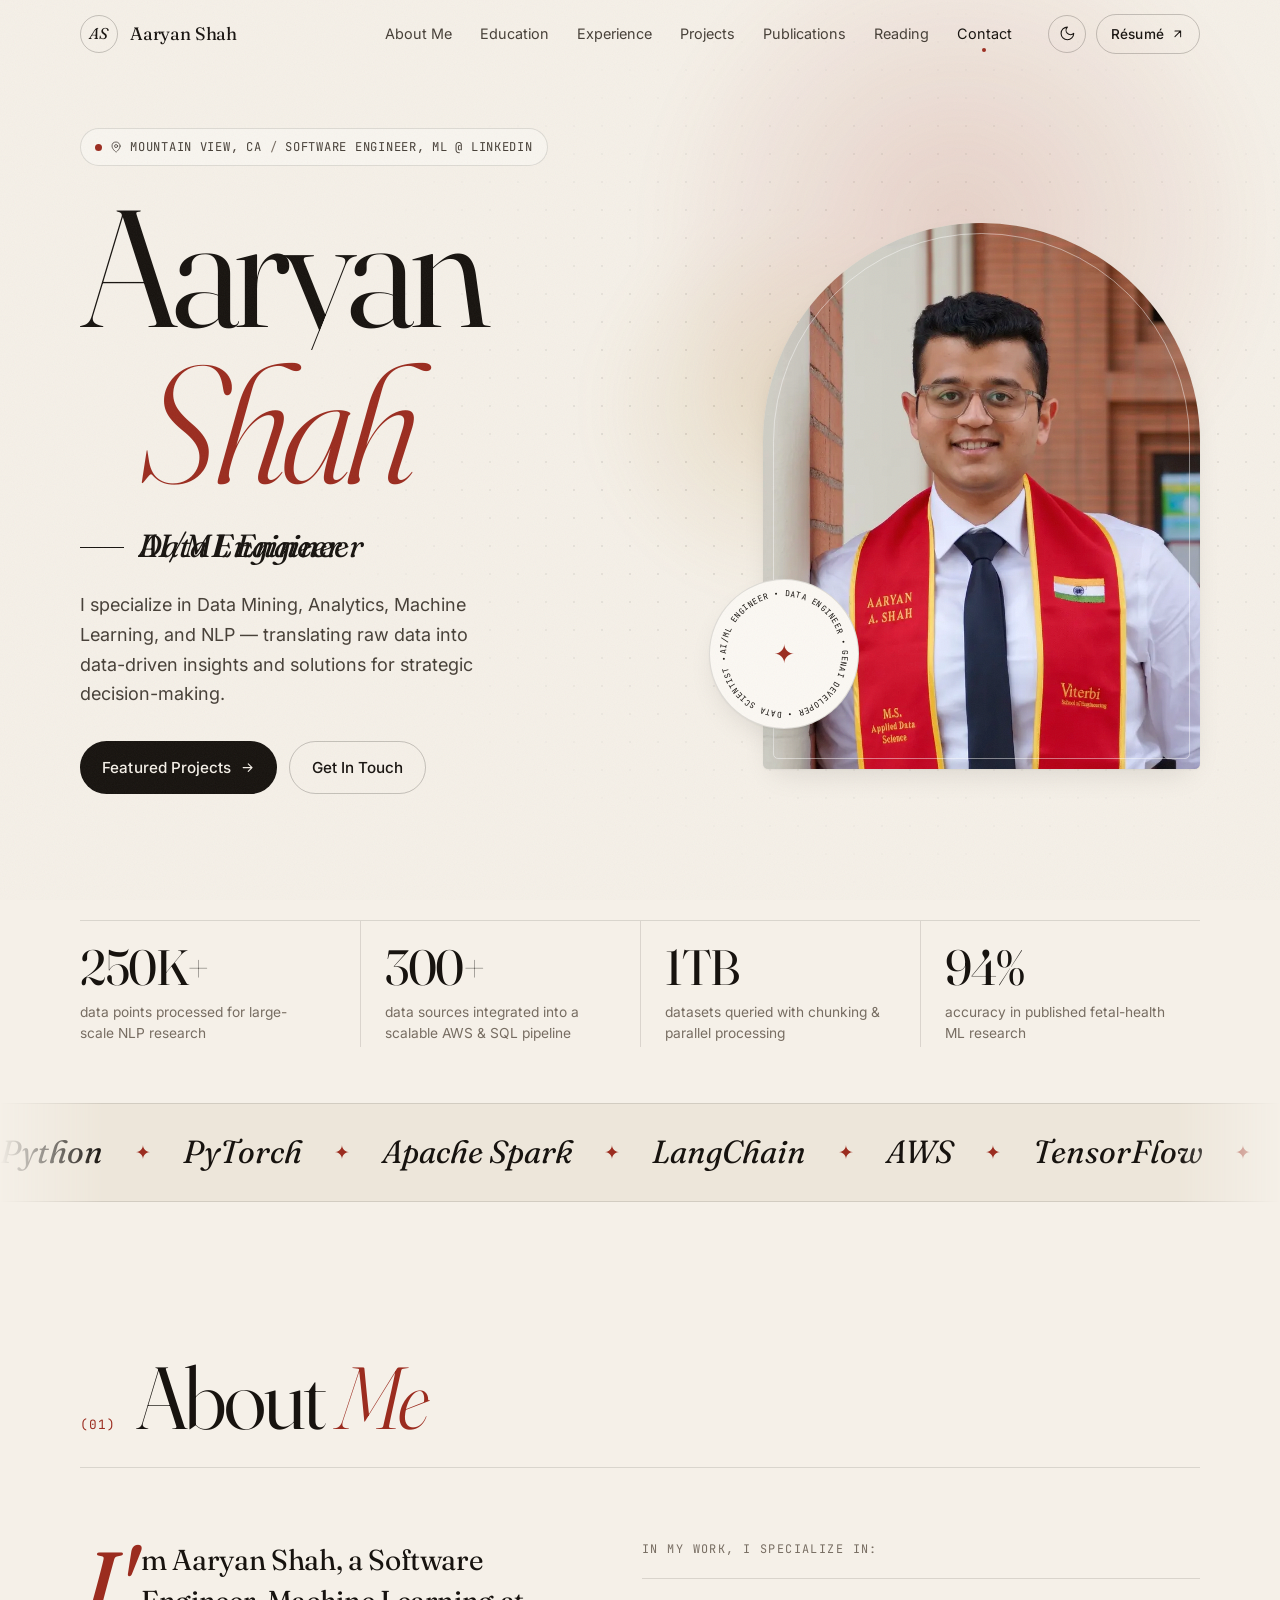
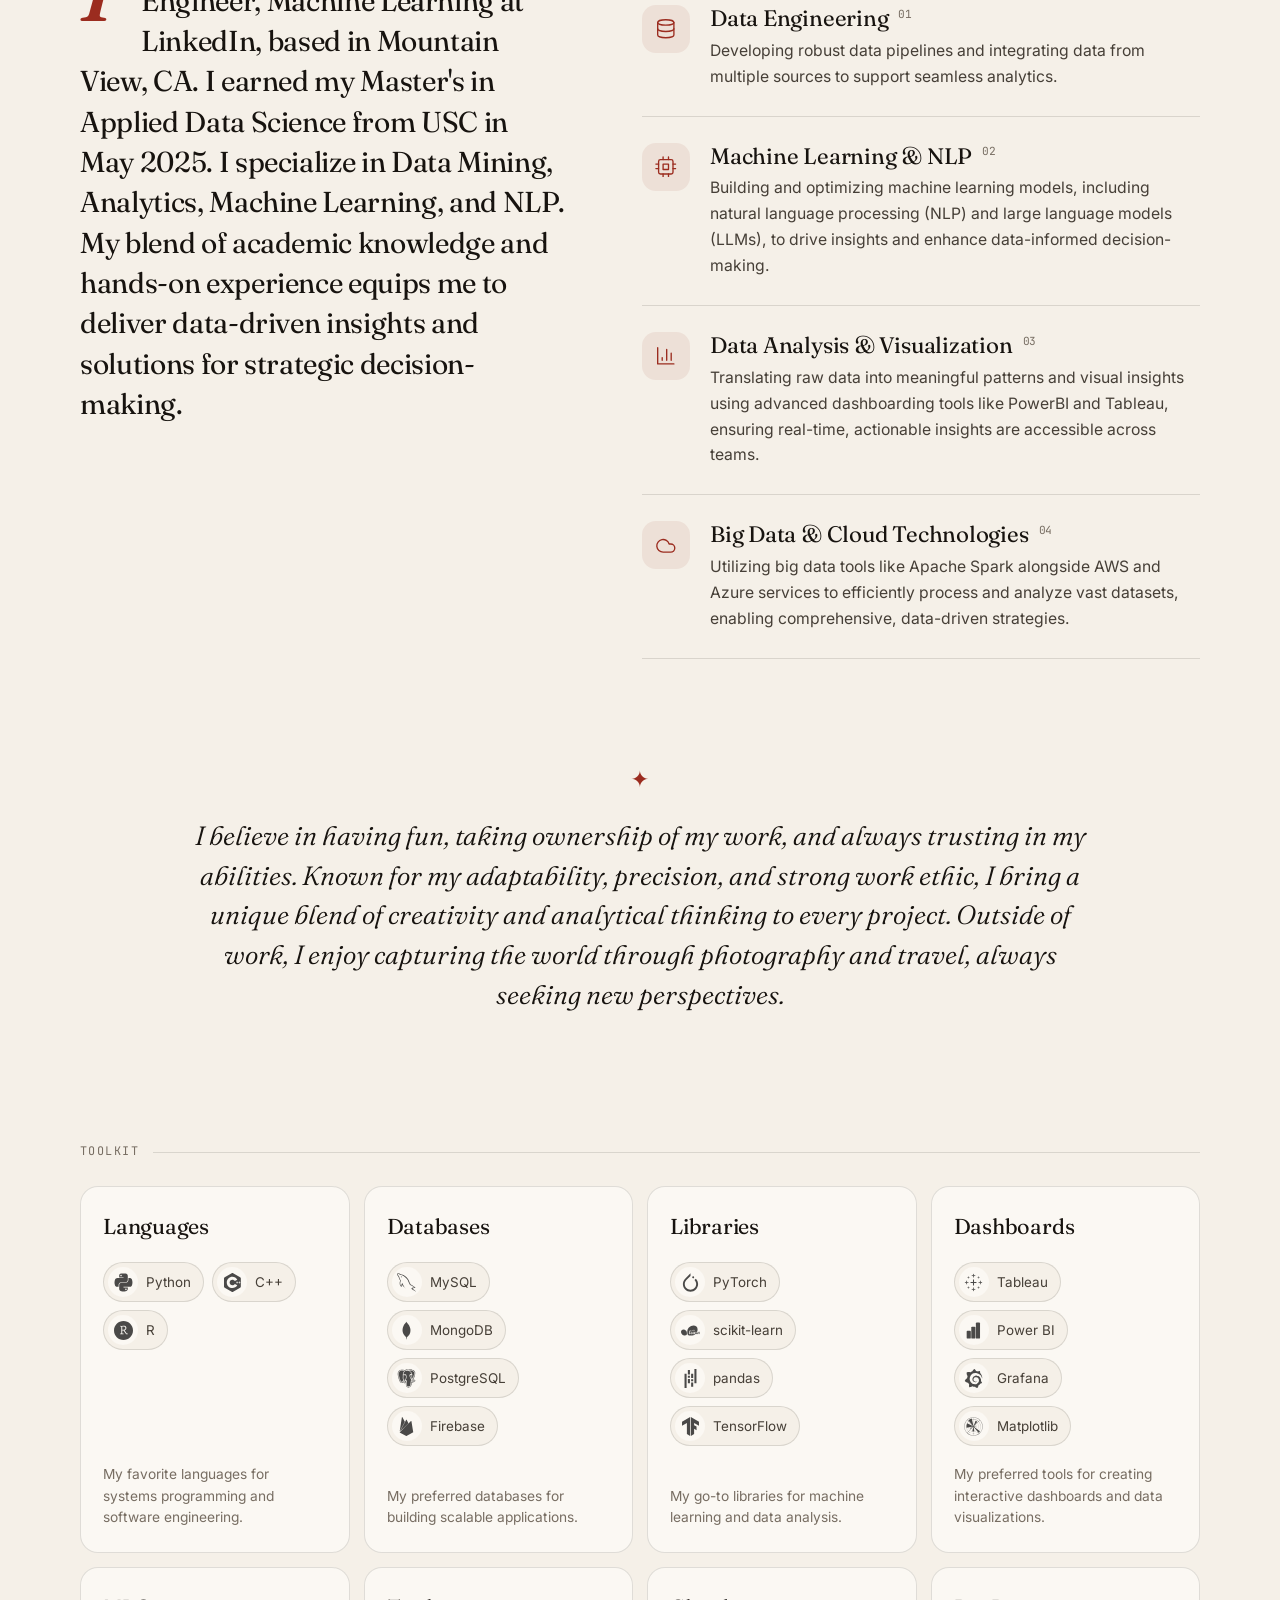
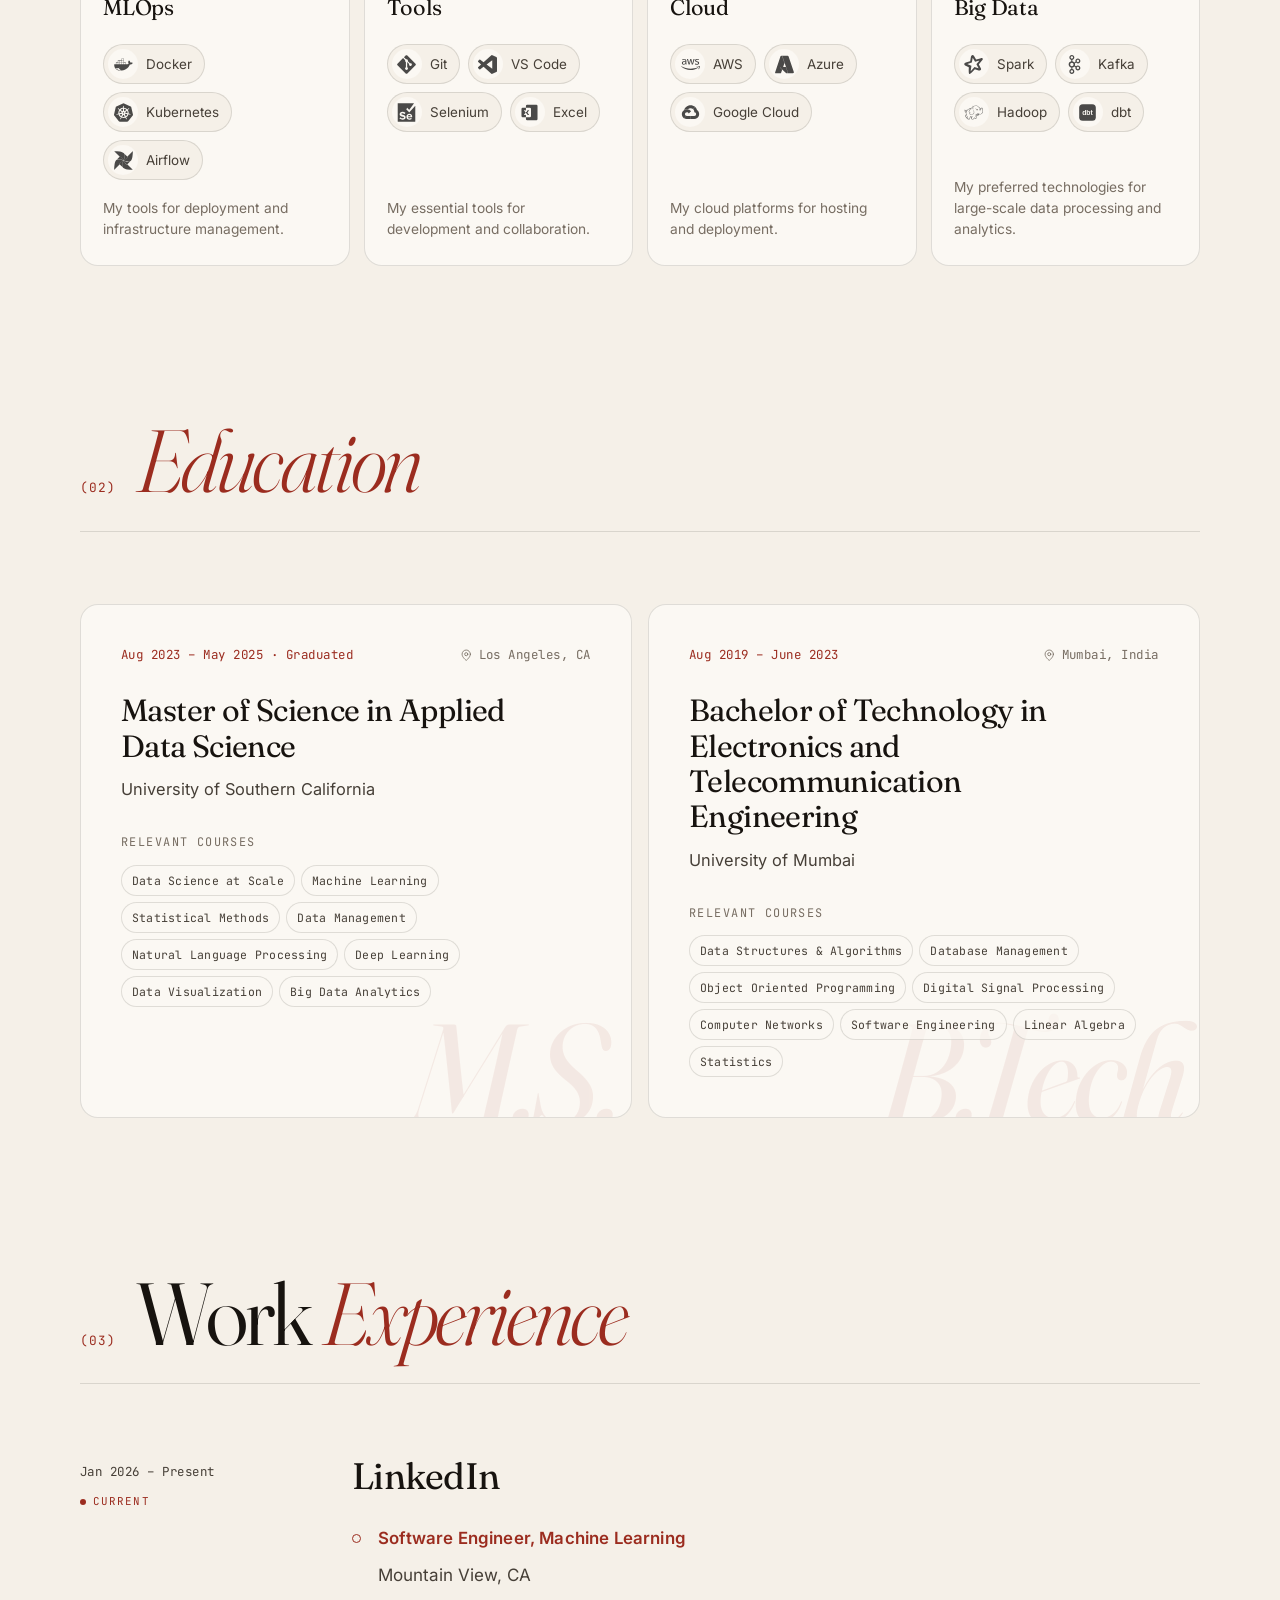
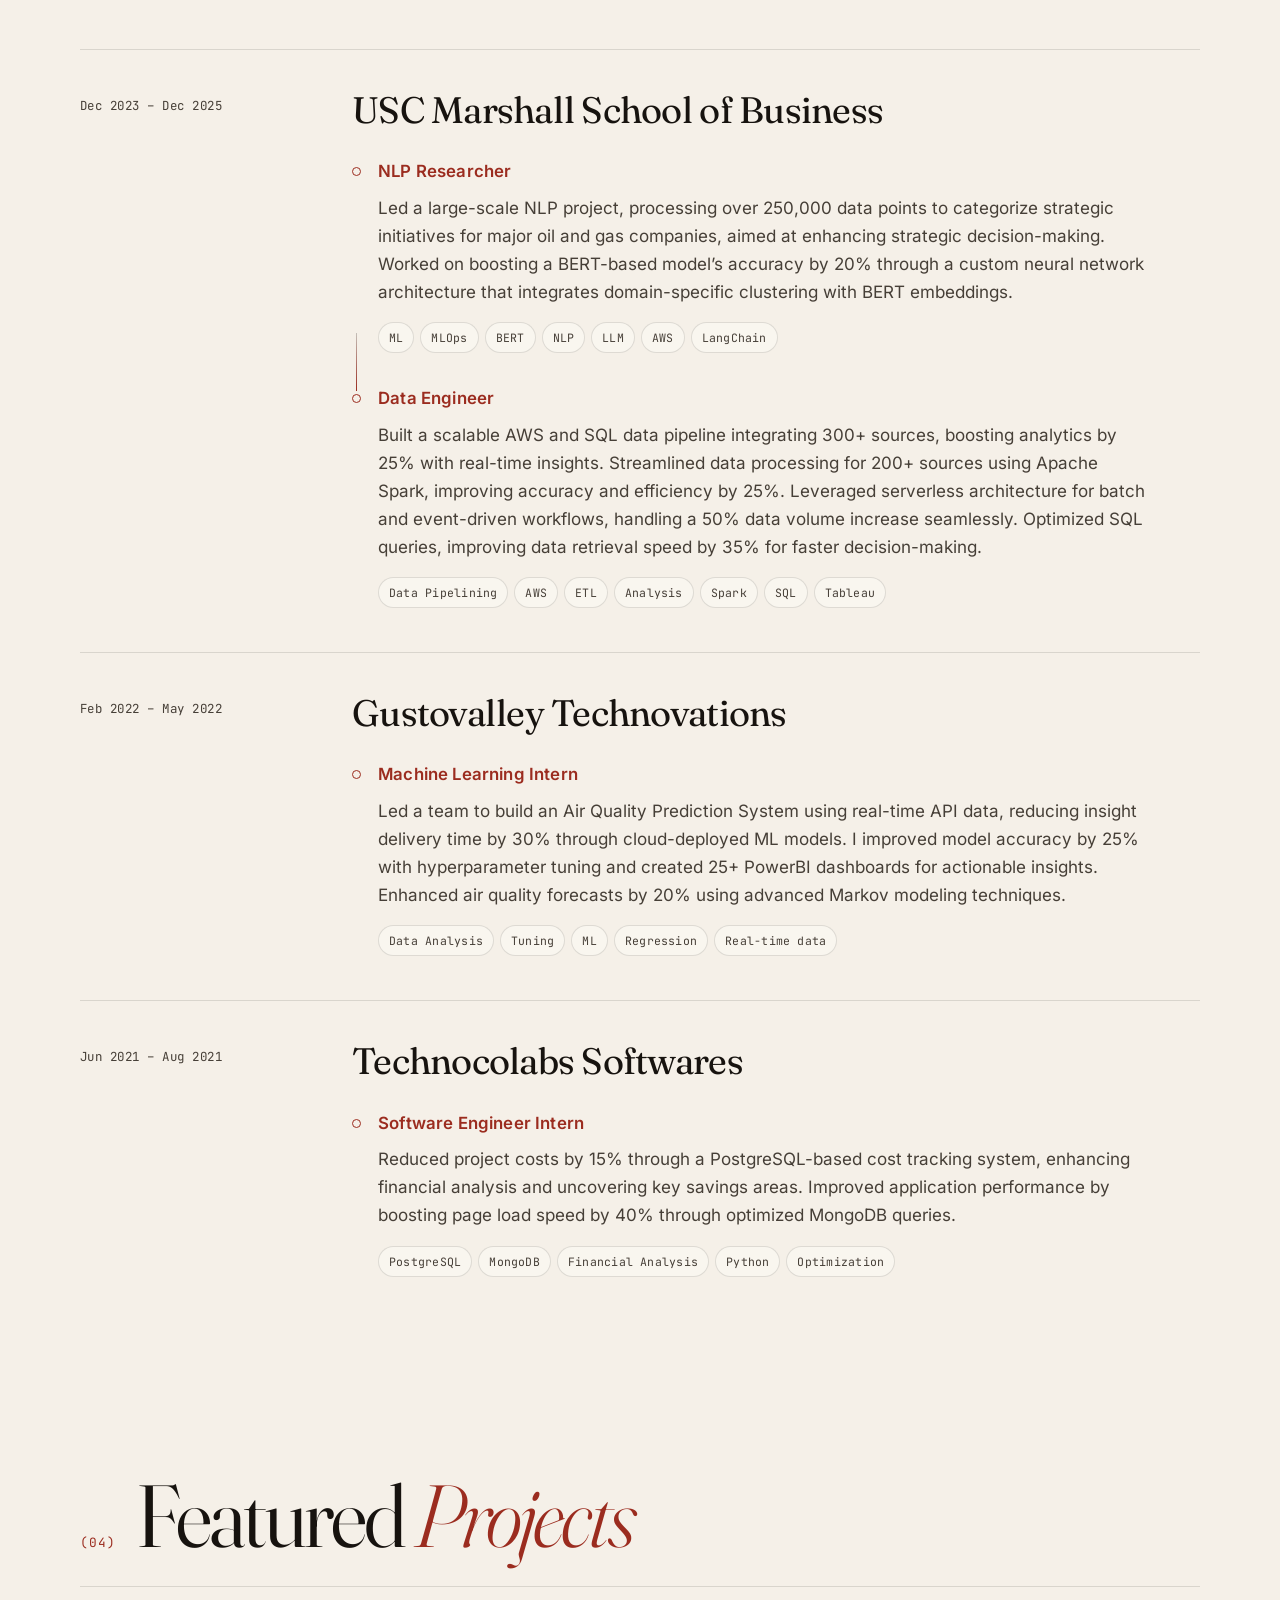
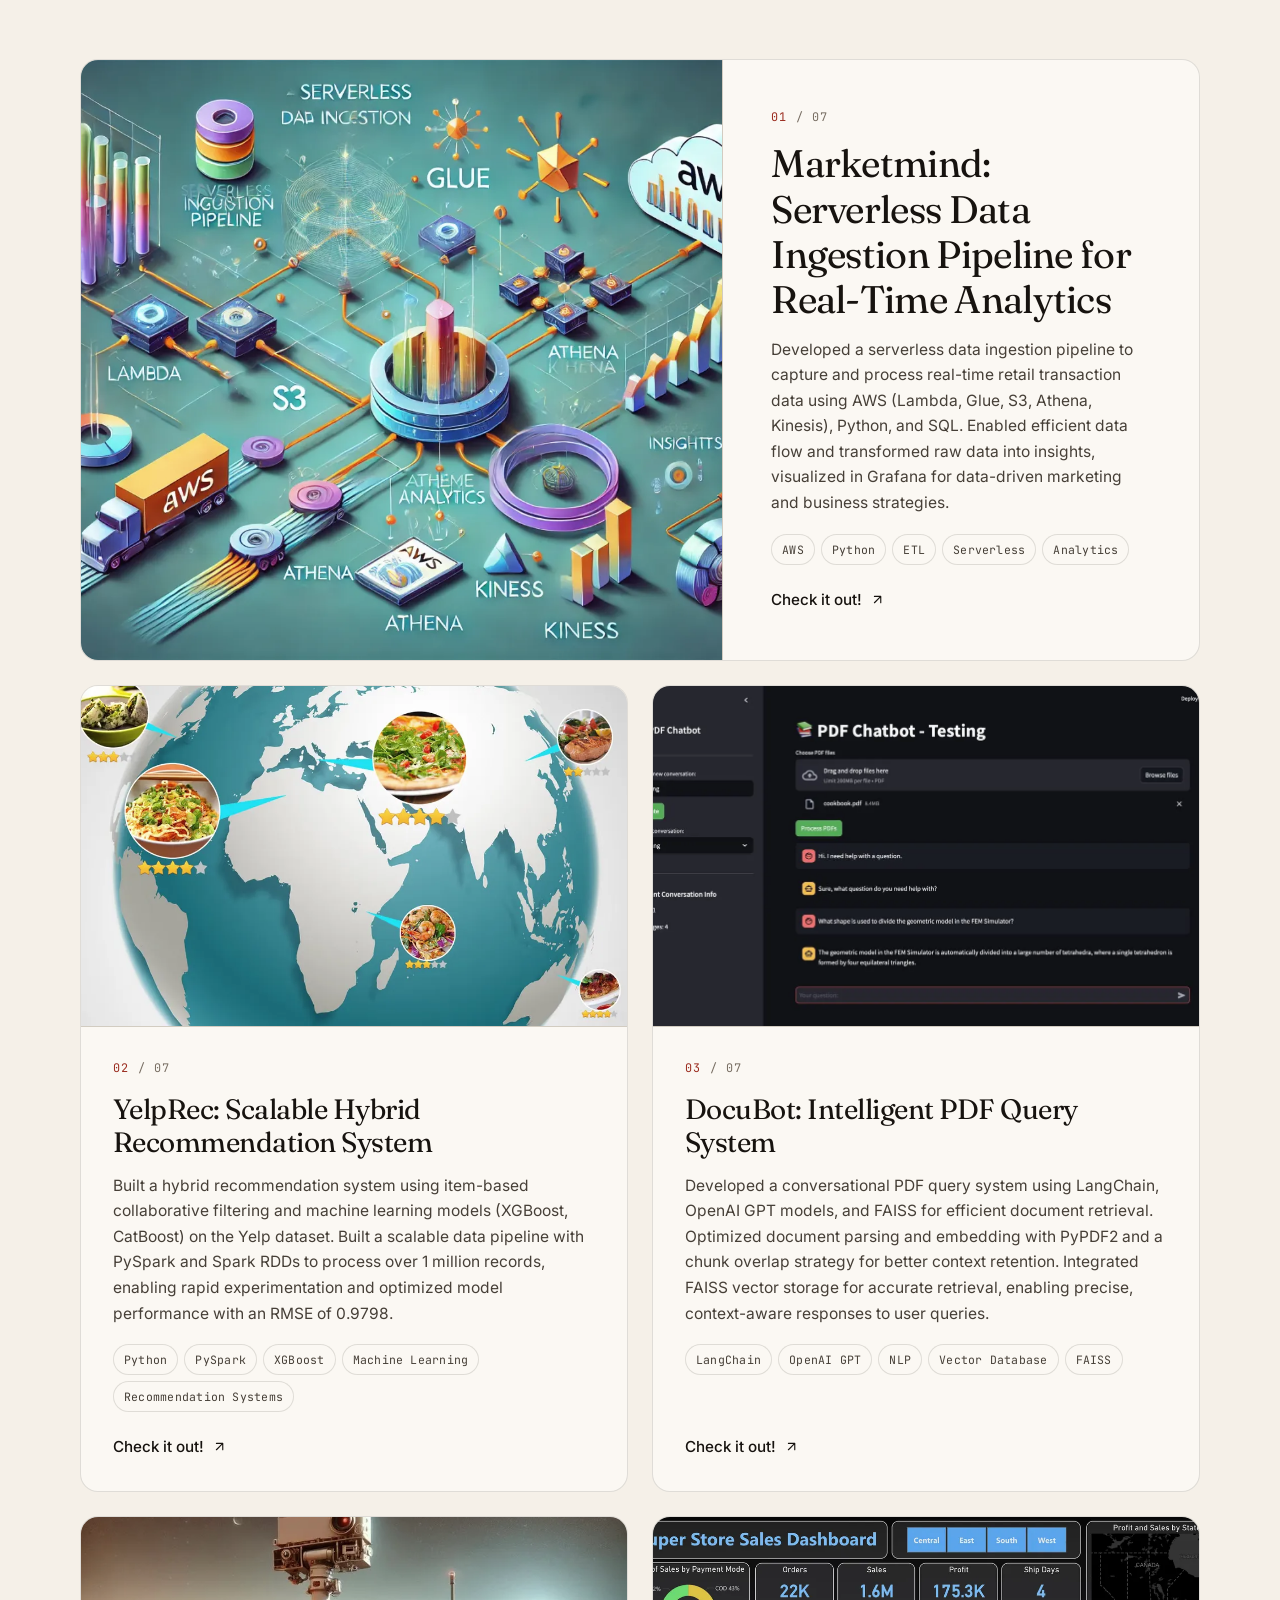
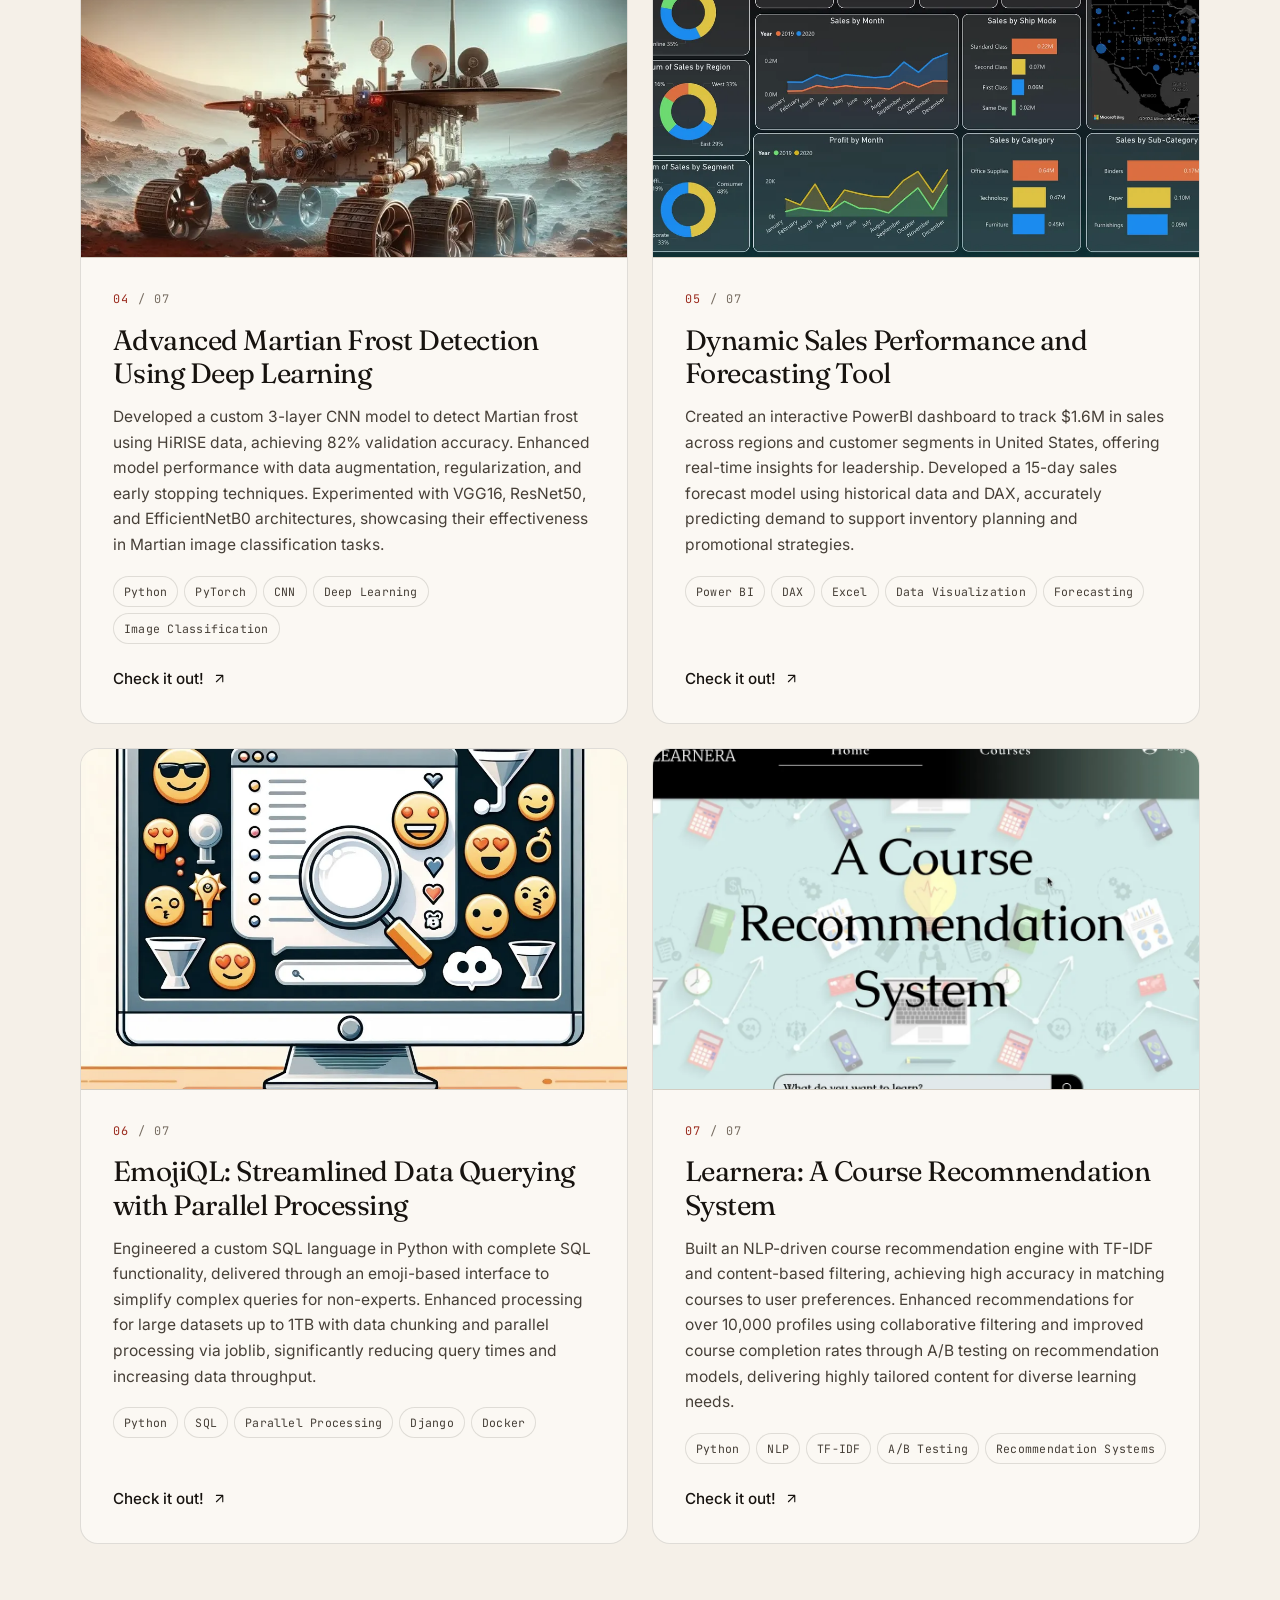
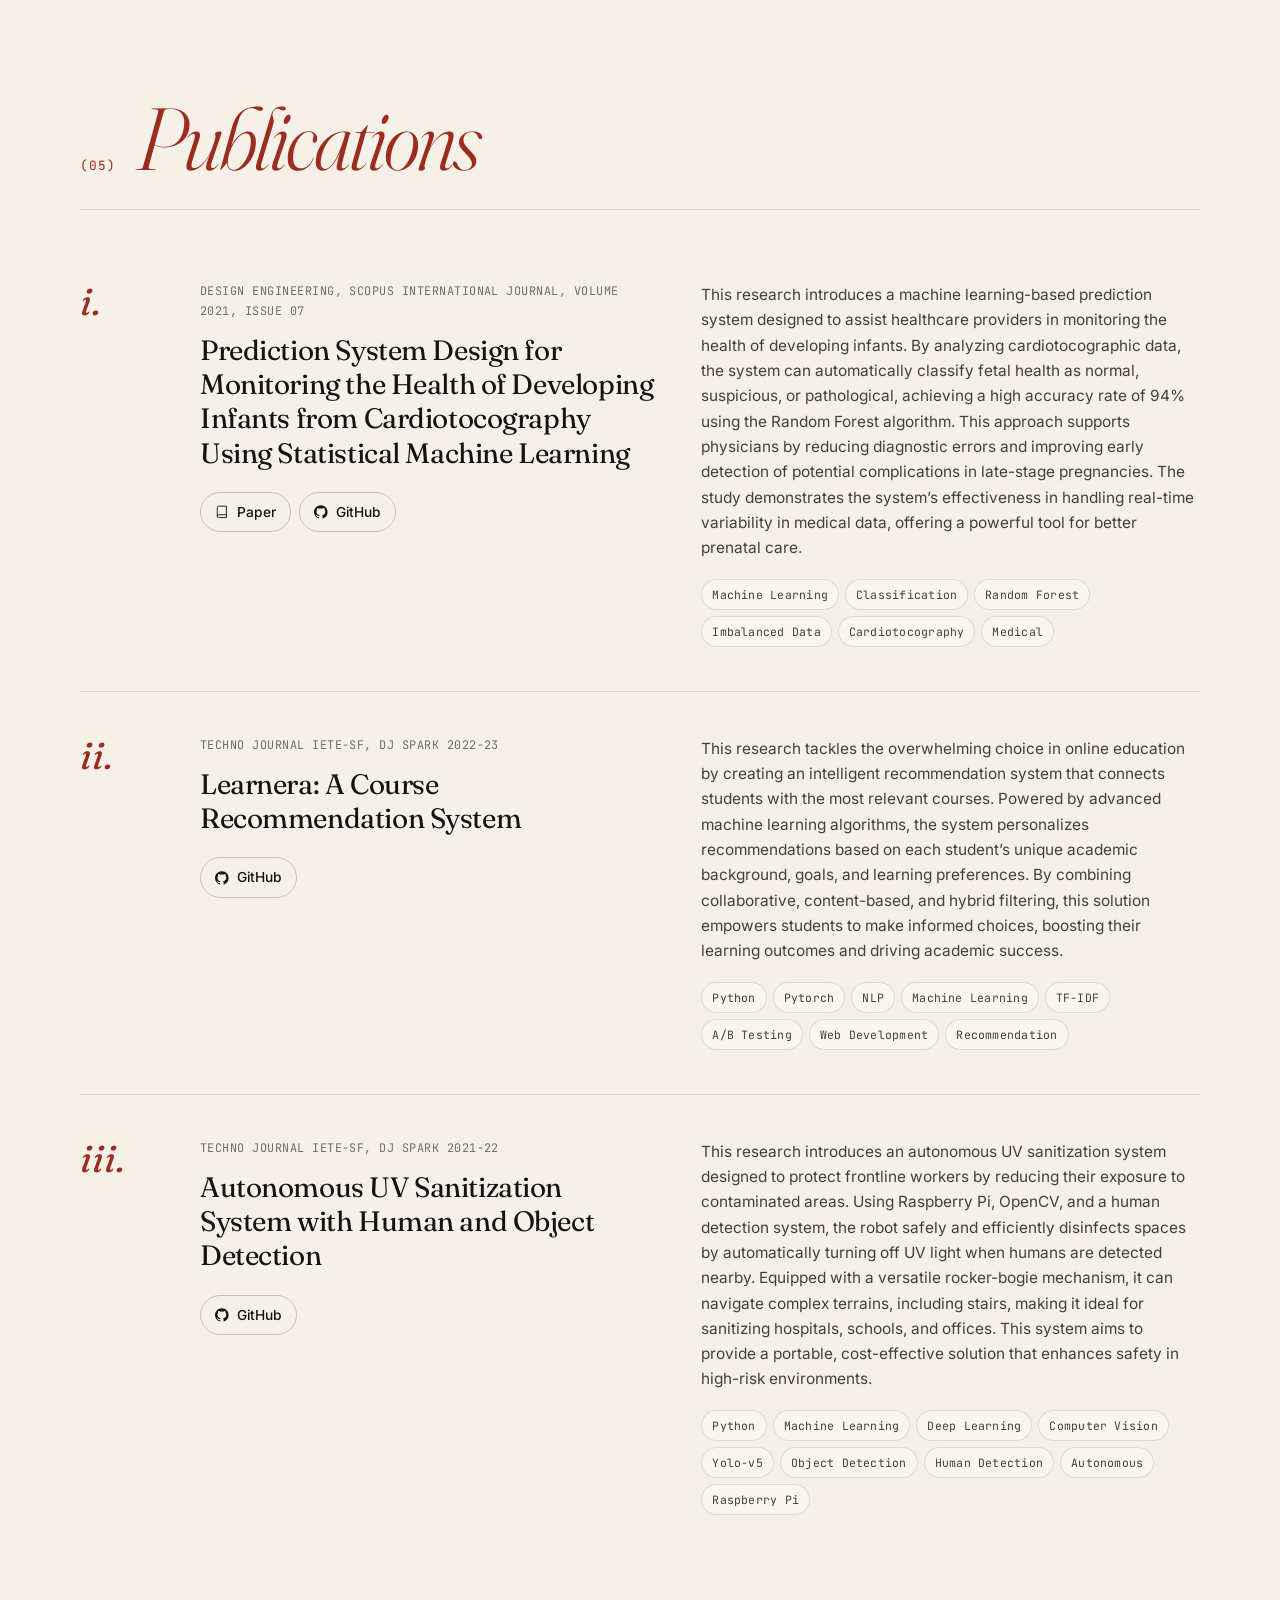
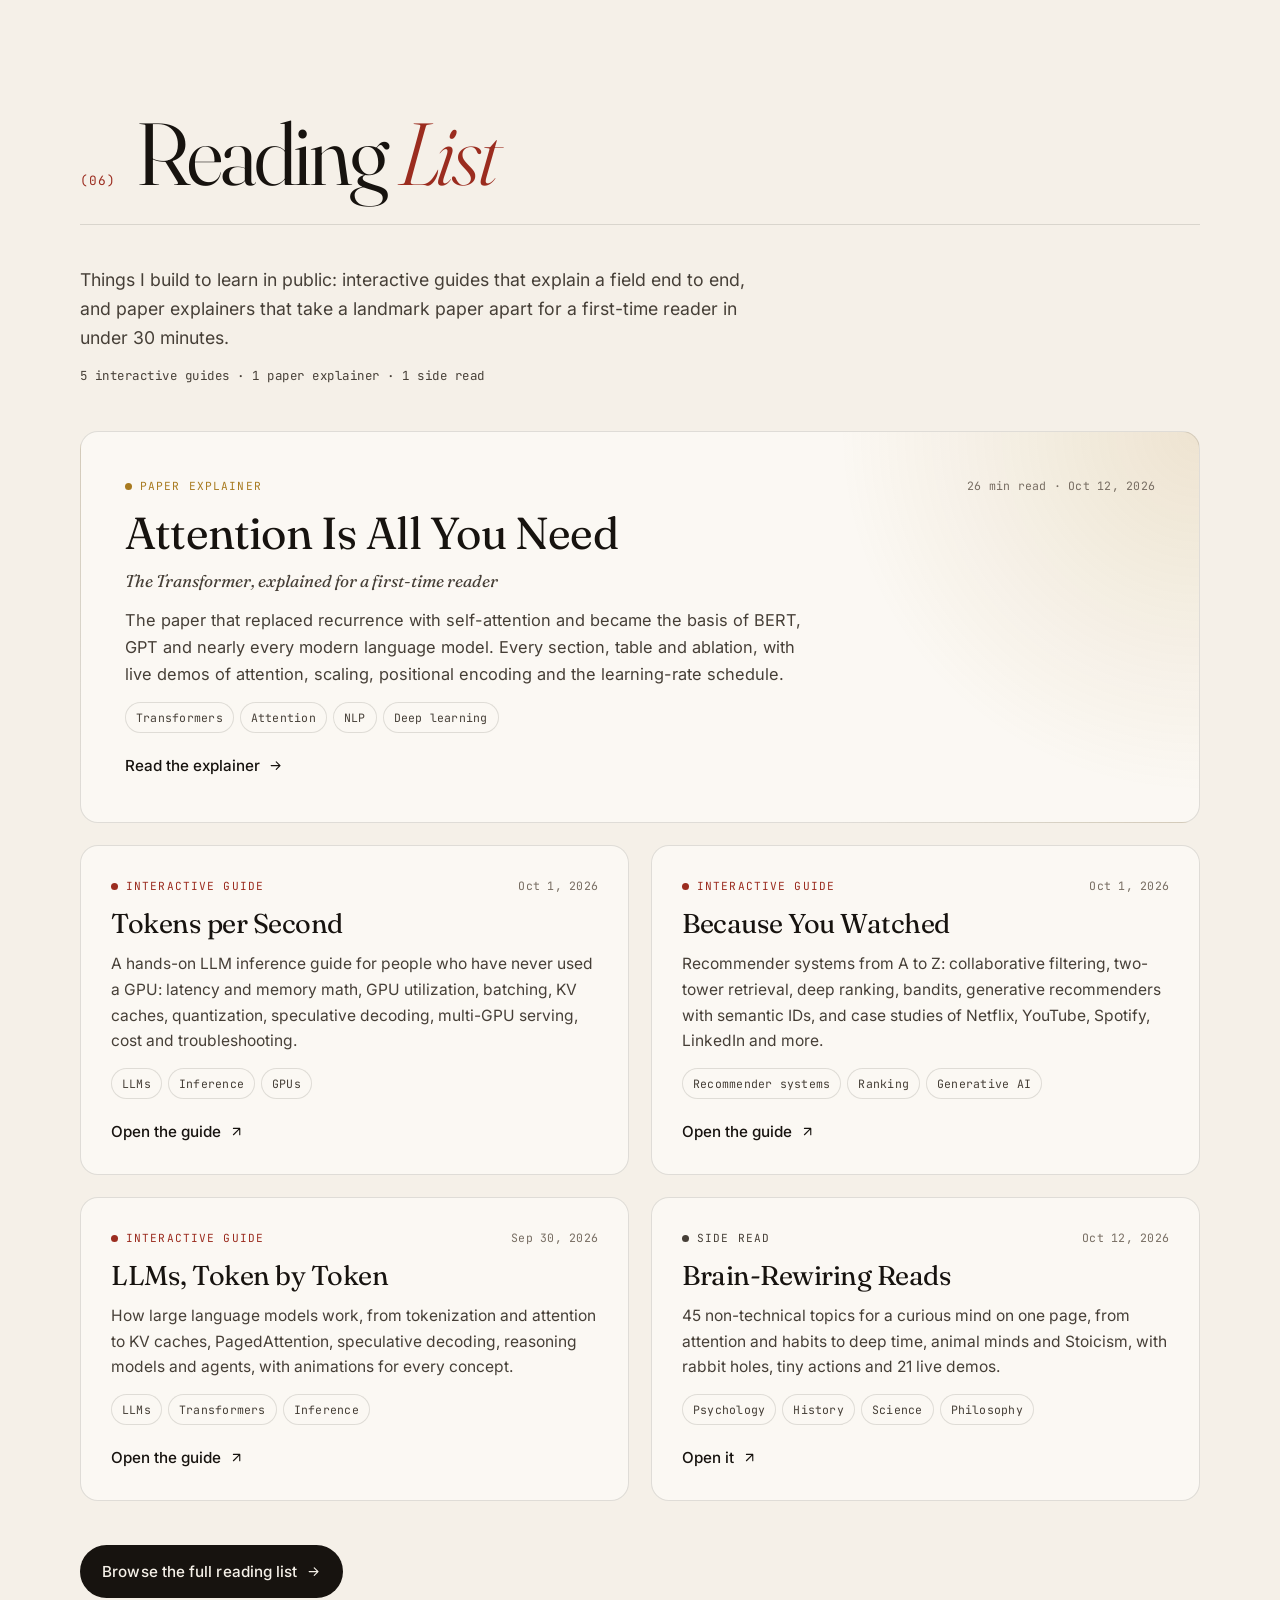
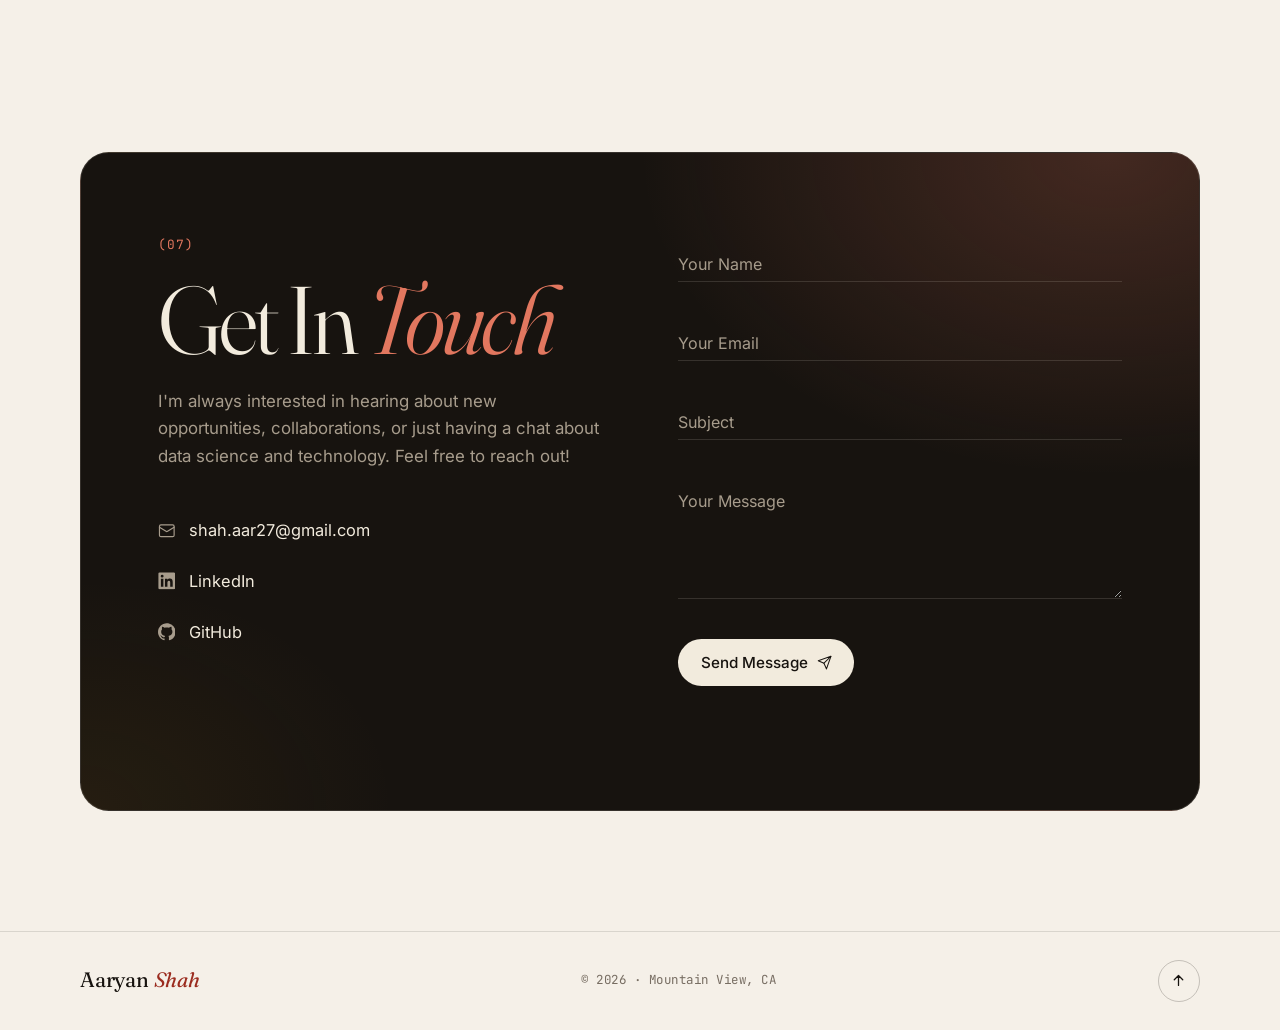
==== commit 92bf9753: "Add a Reading section: reading list, paper explainer pages and interactive guides - Home page: new R" ====
--- a/index.html
+++ b/index.html
@@ -22,6 +22,8 @@
     <link rel="preload" href="assets/site/fonts/fraunces-latin-opsz-normal.woff2" as="font" type="font/woff2" crossorigin />
     <link rel="preload" href="assets/site/fonts/inter-latin-wght-normal.woff2" as="font" type="font/woff2" crossorigin />
     <link rel="stylesheet" href="assets/site/site.css" />
+    <link rel="stylesheet" href="assets/site/reading.css" />
+    <link rel="alternate" type="application/rss+xml" title="Aaryan Shah, reading list" href="reading/feed.xml" />
 
     <script>
       // Apply the saved (or system) theme before first paint to avoid a flash.
@@ -73,6 +75,7 @@
           <a href="#experience">Experience</a>
           <a href="#projects">Projects</a>
           <a href="#publications">Publications</a>
+          <a href="#reading">Reading</a>
           <a href="#contact">Contact</a>
         </nav>
         <div class="nav-actions">
@@ -97,7 +100,8 @@
         <a href="#experience"><span>03</span>Experience</a>
         <a href="#projects"><span>04</span>Projects</a>
         <a href="#publications"><span>05</span>Publications</a>
-        <a href="#contact"><span>06</span>Contact</a>
+        <a href="#reading"><span>06</span>Reading</a>
+        <a href="#contact"><span>07</span>Contact</a>
       </nav>
       <a class="btn btn-solid" target="_blank" rel="noopener" href="https://drive.google.com/file/d/1o-hSDuU1eyi58XIbdlitKkuIcR2H6NIx/view?usp=sharing">Résumé <svg aria-hidden="true"><use href="#i-arrow-ur" /></svg></a>
     </div>
@@ -595,12 +599,65 @@
         </div>
       </section>
 
+      <!-- reading:start (generated by scripts/build_reading.py; edit content/ and rebuild) -->
+      <section class="section" id="reading">
+        <div class="container">
+          <header class="sec-head reveal">
+            <span class="sec-num">06</span>
+            <h2 class="sec-title">Reading <em>List</em></h2>
+          </header>
+          <div class="reading-intro reveal">
+            <p>Things I build to learn in public: interactive guides that explain a field end to end, and paper explainers that take a landmark paper apart for a first-time reader in under 30 minutes.</p>
+            <p class="mono muted">5 interactive guides · 1 paper explainer · 1 side read</p>
+          </div>
+          <div class="rgrid">
+<article class="rcard rcard-wide reveal" data-type="paper" data-search="attention is all you need the transformer, explained for a first-time reader the paper that replaced recurrence with self-attention and became the basis of bert, gpt and nearly every modern language model. every section, table and ablation, with live demos of attention, scaling, positional encoding and the learning-rate schedule. paper explainer transformers attention nlp deep learning">
+  <div class="rcard-top"><span class="rcard-type t-paper">Paper explainer</span><span class="rcard-meta">26 min read · Oct 12, 2026</span></div>
+  <h3 class="rcard-title"><a href="reading/papers/attention-is-all-you-need/">Attention Is All You Need</a></h3>
+  <p class="rcard-sub">The Transformer, explained for a first-time reader</p><p class="rcard-summary">The paper that replaced recurrence with self-attention and became the basis of BERT, GPT and nearly every modern language model. Every section, table and ablation, with live demos of attention, scaling, positional encoding and the learning-rate schedule.</p>
+  <ul class="tags"><li>Transformers</li><li>Attention</li><li>NLP</li><li>Deep learning</li></ul>
+  <span class="link-arrow" aria-hidden="true">Read the explainer <svg><use href="#i-arrow-r" /></svg></span>
+</article>
+<article class="rcard reveal" data-type="guide" data-search="tokens per second  a hands-on llm inference guide for people who have never used a gpu: latency and memory math, gpu utilization, batching, kv caches, quantization, speculative decoding, multi-gpu serving, cost and troubleshooting. interactive guide llms inference gpus">
+  <div class="rcard-top"><span class="rcard-type t-guide">Interactive guide</span><span class="rcard-meta">Oct 1, 2026</span></div>
+  <h3 class="rcard-title"><a href="https://a2z-llm-inference.vercel.app/" target="_blank" rel="noopener">Tokens per Second</a></h3>
+  <p class="rcard-summary">A hands-on LLM inference guide for people who have never used a GPU: latency and memory math, GPU utilization, batching, KV caches, quantization, speculative decoding, multi-GPU serving, cost and troubleshooting.</p>
+  <ul class="tags"><li>LLMs</li><li>Inference</li><li>GPUs</li></ul>
+  <span class="link-arrow" aria-hidden="true">Open the guide <svg><use href="#i-arrow-ur" /></svg></span>
+</article>
+<article class="rcard reveal" data-type="guide" data-search="because you watched  recommender systems from a to z: collaborative filtering, two-tower retrieval, deep ranking, bandits, generative recommenders with semantic ids, and case studies of netflix, youtube, spotify, linkedin and more. interactive guide recommender systems ranking generative ai">
+  <div class="rcard-top"><span class="rcard-type t-guide">Interactive guide</span><span class="rcard-meta">Oct 1, 2026</span></div>
+  <h3 class="rcard-title"><a href="https://a2z-recommender-systems.vercel.app/" target="_blank" rel="noopener">Because You Watched</a></h3>
+  <p class="rcard-summary">Recommender systems from A to Z: collaborative filtering, two-tower retrieval, deep ranking, bandits, generative recommenders with semantic IDs, and case studies of Netflix, YouTube, Spotify, LinkedIn and more.</p>
+  <ul class="tags"><li>Recommender systems</li><li>Ranking</li><li>Generative AI</li></ul>
+  <span class="link-arrow" aria-hidden="true">Open the guide <svg><use href="#i-arrow-ur" /></svg></span>
+</article>
+<article class="rcard reveal" data-type="guide" data-search="llms, token by token  how large language models work, from tokenization and attention to kv caches, pagedattention, speculative decoding, reasoning models and agents, with animations for every concept. interactive guide llms transformers inference">
+  <div class="rcard-top"><span class="rcard-type t-guide">Interactive guide</span><span class="rcard-meta">Sep 30, 2026</span></div>
+  <h3 class="rcard-title"><a href="https://a2z-llm-fundamentals.vercel.app/" target="_blank" rel="noopener">LLMs, Token by Token</a></h3>
+  <p class="rcard-summary">How large language models work, from tokenization and attention to KV caches, PagedAttention, speculative decoding, reasoning models and agents, with animations for every concept.</p>
+  <ul class="tags"><li>LLMs</li><li>Transformers</li><li>Inference</li></ul>
+  <span class="link-arrow" aria-hidden="true">Open the guide <svg><use href="#i-arrow-ur" /></svg></span>
+</article>
+<article class="rcard reveal" data-type="side" data-search="brain-rewiring reads  45 non-technical topics for a curious mind on one page, from attention and habits to deep time, animal minds and stoicism, with rabbit holes, tiny actions and 21 live demos. side read psychology history science philosophy">
+  <div class="rcard-top"><span class="rcard-type t-side">Side read</span><span class="rcard-meta">Oct 12, 2026</span></div>
+  <h3 class="rcard-title"><a href="https://a2z-brain-rewiring.vercel.app/" target="_blank" rel="noopener">Brain-Rewiring Reads</a></h3>
+  <p class="rcard-summary">45 non-technical topics for a curious mind on one page, from attention and habits to deep time, animal minds and Stoicism, with rabbit holes, tiny actions and 21 live demos.</p>
+  <ul class="tags"><li>Psychology</li><li>History</li><li>Science</li><li>Philosophy</li></ul>
+  <span class="link-arrow" aria-hidden="true">Open it <svg><use href="#i-arrow-ur" /></svg></span>
+</article>
+          </div>
+          <div class="reading-more reveal"><a class="btn btn-solid" href="reading/">Browse the full reading list <svg aria-hidden="true"><use href="#i-arrow-r" /></svg></a></div>
+        </div>
+      </section>
+      <!-- reading:end -->
+
       <!-- Contact -->
       <section class="section contact" id="contact">
         <div class="container">
           <div class="contact-panel reveal">
             <div class="contact-intro">
-              <span class="sec-num">06</span>
+              <span class="sec-num">07</span>
               <h2 class="contact-title">Get In <em>Touch</em></h2>
               <p class="contact-desc">I'm always interested in hearing about new opportunities, collaborations, or just having a chat about data science and technology. Feel free to reach out!</p>
               <ul class="contact-info">
--- a/assets/site/reading.css
+++ b/assets/site/reading.css
@@ -0,0 +1,740 @@
+/* ==========================================================================
+   Reading section: home-page list, /reading/ page, and article pages.
+   Builds on the tokens and components in site.css.
+   ========================================================================== */
+
+.visually-hidden {
+  position: absolute !important;
+  width: 1px;
+  height: 1px;
+  overflow: hidden;
+  clip: rect(0 0 0 0);
+  white-space: nowrap;
+}
+
+/* ---------- Intro + grid ---------- */
+.reading-intro {
+  max-width: 62ch;
+  margin: calc(-1 * clamp(16px, 3vw, 32px)) 0 clamp(28px, 4vw, 44px);
+}
+.reading-intro p {
+  color: var(--ink-2);
+  font-size: 1.1rem;
+}
+.reading-intro p.mono {
+  font-size: 0.78rem;
+  margin-top: 14px;
+}
+.rgrid {
+  display: grid;
+  grid-template-columns: repeat(2, minmax(0, 1fr));
+  gap: clamp(14px, 2vw, 22px);
+}
+.reading-more {
+  margin-top: clamp(28px, 4vw, 44px);
+}
+
+/* ---------- Card ---------- */
+.rcard {
+  position: relative;
+  display: flex;
+  flex-direction: column;
+  gap: 12px;
+  padding: clamp(22px, 3vw, 30px);
+  border-radius: var(--radius);
+  background: var(--surface);
+  border: 1px solid var(--line);
+  overflow: hidden;
+  transition: transform 0.6s var(--ease), box-shadow 0.6s var(--ease), border-color 0.3s;
+}
+.rcard::before {
+  content: "";
+  position: absolute;
+  inset: 0;
+  pointer-events: none;
+  opacity: 0;
+  background: radial-gradient(420px circle at var(--mx, 50%) var(--my, 50%), var(--accent-soft), transparent 45%);
+  transition: opacity 0.4s;
+}
+.rcard:hover {
+  transform: translateY(-4px);
+  box-shadow: var(--shadow);
+  border-color: var(--line-strong);
+}
+.rcard:hover::before {
+  opacity: 1;
+}
+.rcard-top {
+  display: flex;
+  flex-wrap: wrap;
+  justify-content: space-between;
+  gap: 6px 14px;
+  align-items: baseline;
+}
+.rcard-type {
+  display: inline-flex;
+  align-items: center;
+  gap: 8px;
+  font-family: var(--mono);
+  font-size: 0.7rem;
+  letter-spacing: 0.1em;
+  text-transform: uppercase;
+  color: var(--accent);
+}
+.rcard-type::before {
+  content: "";
+  width: 7px;
+  height: 7px;
+  border-radius: 50%;
+  background: currentColor;
+}
+.rcard-type.t-paper {
+  color: var(--gold);
+}
+.rcard-type.t-side,
+.rcard-type.t-blog {
+  color: var(--ink-2);
+}
+.rcard-meta {
+  font-family: var(--mono);
+  font-size: 0.72rem;
+  color: var(--muted);
+  letter-spacing: 0.02em;
+}
+.rcard-title {
+  font-family: var(--serif);
+  font-size: clamp(1.4rem, 2.2vw, 1.7rem);
+  line-height: 1.16;
+  letter-spacing: -0.018em;
+}
+.rcard-title a::after {
+  /* the whole card is the link */
+  content: "";
+  position: absolute;
+  inset: 0;
+  z-index: 1;
+}
+.rcard-title a:focus-visible {
+  outline: none;
+}
+.rcard:has(.rcard-title a:focus-visible) {
+  outline: 2px solid var(--accent);
+  outline-offset: 3px;
+}
+.rcard-sub {
+  font-family: var(--serif);
+  font-style: italic;
+  color: var(--ink-2);
+  margin-top: -4px;
+}
+.rcard-summary {
+  color: var(--ink-2);
+  font-size: 0.97rem;
+}
+.rcard .tags {
+  margin-top: 2px;
+}
+.rcard .link-arrow {
+  margin-top: auto;
+}
+.rcard:hover .link-arrow {
+  color: var(--accent);
+  background-size: 100% 1px;
+}
+.rcard:hover .link-arrow svg {
+  transform: translate(3px, -3px);
+}
+.rcard-wide {
+  grid-column: 1 / -1;
+  padding: clamp(28px, 4vw, 44px);
+  background:
+    radial-gradient(600px circle at 100% 0%, var(--glow-b), transparent 60%),
+    var(--surface);
+}
+.rcard-wide .rcard-title {
+  font-size: clamp(1.9rem, 3.6vw, 2.8rem);
+}
+.rcard-wide .rcard-summary {
+  max-width: 70ch;
+  font-size: 1.02rem;
+}
+
+/* ---------- /reading/ page ---------- */
+.reading-hero {
+  padding-top: clamp(112px, 14vw, 150px);
+  padding-bottom: clamp(72px, 10vw, 120px);
+}
+.crumb {
+  display: inline-flex;
+  align-items: center;
+  gap: 8px;
+  font-family: var(--mono);
+  font-size: 0.76rem;
+  letter-spacing: 0.04em;
+  color: var(--muted);
+  margin-bottom: 20px;
+  transition: color 0.3s;
+}
+.crumb svg {
+  transform: rotate(180deg);
+}
+.crumb:hover {
+  color: var(--accent);
+}
+.reading-tools {
+  display: flex;
+  flex-wrap: wrap;
+  justify-content: space-between;
+  align-items: center;
+  gap: 14px;
+  margin-bottom: 14px;
+}
+.filters {
+  display: flex;
+  flex-wrap: wrap;
+  gap: 8px;
+}
+.filter {
+  font: 500 0.86rem var(--sans);
+  color: var(--ink);
+  background: transparent;
+  border: 1px solid var(--line-strong);
+  border-radius: 999px;
+  padding: 8px 14px;
+  cursor: pointer;
+  transition: background-color 0.3s, color 0.3s, border-color 0.3s;
+}
+.filter span {
+  font-family: var(--mono);
+  font-size: 0.72rem;
+  color: var(--muted);
+  margin-left: 4px;
+}
+.filter:hover {
+  border-color: var(--ink);
+}
+.filter.is-on {
+  background: var(--ink);
+  color: var(--bg);
+  border-color: var(--ink);
+}
+.filter.is-on span {
+  color: inherit;
+  opacity: 0.7;
+}
+.search input {
+  width: min(320px, 100%);
+  font: 0.92rem var(--sans);
+  color: var(--ink);
+  background: var(--surface);
+  border: 1px solid var(--line-strong);
+  border-radius: 999px;
+  padding: 10px 16px;
+}
+.search input:focus {
+  outline: 2px solid var(--accent);
+  outline-offset: 1px;
+}
+.reading-count {
+  margin: 0 0 18px;
+}
+.reading-empty {
+  padding: 40px 0;
+  color: var(--muted);
+}
+.rcard[hidden] {
+  display: none;
+}
+
+/* ---------- Article page ---------- */
+.article-main {
+  padding-top: clamp(104px, 12vw, 136px);
+  padding-bottom: clamp(56px, 8vw, 96px);
+}
+.article-head {
+  max-width: 900px;
+  padding-bottom: clamp(28px, 4vw, 44px);
+  margin-bottom: clamp(28px, 4vw, 44px);
+  border-bottom: 1px solid var(--line);
+}
+.article-kicker {
+  display: flex;
+  flex-wrap: wrap;
+  gap: 8px 18px;
+  align-items: baseline;
+  margin-bottom: 18px;
+}
+.article-title {
+  font-family: var(--serif);
+  font-weight: 350;
+  font-size: clamp(2.5rem, 6.5vw, 4.8rem);
+  line-height: 0.98;
+  letter-spacing: -0.035em;
+  font-variation-settings: "opsz" 144;
+}
+.article-sub {
+  font-family: var(--serif);
+  font-style: italic;
+  font-size: clamp(1.2rem, 2.2vw, 1.55rem);
+  color: var(--accent);
+  margin-top: 14px;
+}
+.article-facts {
+  display: grid;
+  grid-template-columns: repeat(2, minmax(0, 1fr));
+  gap: 14px 32px;
+  margin: 26px 0 0;
+}
+.article-facts div {
+  min-width: 0;
+}
+.article-facts dt {
+  font-family: var(--mono);
+  font-size: 0.7rem;
+  letter-spacing: 0.1em;
+  text-transform: uppercase;
+  color: var(--muted);
+}
+.article-facts dd {
+  margin: 2px 0 0;
+  color: var(--ink-2);
+  font-size: 0.95rem;
+}
+.article-grid {
+  display: grid;
+  grid-template-columns: 230px minmax(0, 1fr);
+  gap: clamp(32px, 5vw, 64px);
+  align-items: start;
+}
+.toc {
+  position: sticky;
+  top: 96px;
+  max-height: calc(100vh - 120px);
+  overflow-y: auto;
+}
+.toc-box summary {
+  font-family: var(--mono);
+  font-size: 0.72rem;
+  letter-spacing: 0.12em;
+  text-transform: uppercase;
+  color: var(--muted);
+  cursor: pointer;
+  list-style: none;
+  margin-bottom: 12px;
+}
+.toc-box summary::-webkit-details-marker {
+  display: none;
+}
+.toc ol {
+  display: grid;
+  gap: 2px;
+  counter-reset: toc;
+}
+.toc a {
+  display: block;
+  padding: 5px 0 5px 12px;
+  border-left: 2px solid var(--line);
+  font-size: 0.86rem;
+  line-height: 1.35;
+  color: var(--muted);
+  transition: color 0.2s, border-color 0.2s;
+}
+.toc a:hover {
+  color: var(--ink);
+}
+.toc a.is-active {
+  color: var(--accent);
+  border-left-color: var(--accent);
+}
+
+/* ---------- Prose ---------- */
+.prose {
+  max-width: 74ch;
+  font-size: 1.06rem;
+  line-height: 1.75;
+  color: var(--ink);
+}
+.prose > * + * {
+  margin-top: 1.05em;
+}
+.prose h2 {
+  position: relative;
+  font-family: var(--serif);
+  font-size: clamp(1.7rem, 3vw, 2.2rem);
+  line-height: 1.15;
+  letter-spacing: -0.02em;
+  margin-top: 2.4em;
+  padding-top: 0.6em;
+  border-top: 1px solid var(--line);
+  scroll-margin-top: 96px;
+}
+.prose h2:first-child {
+  margin-top: 0;
+  border-top: 0;
+  padding-top: 0;
+}
+.prose h2 .anchor {
+  position: absolute;
+  left: -0.9em;
+  color: var(--accent);
+  opacity: 0;
+  transition: opacity 0.2s;
+}
+.prose h2:hover .anchor,
+.prose h2 .anchor:focus-visible {
+  opacity: 1;
+}
+.prose h3,
+.prose h4 {
+  font-family: var(--serif);
+  font-size: clamp(1.25rem, 2vw, 1.45rem);
+  line-height: 1.25;
+  letter-spacing: -0.01em;
+  margin-top: 1.8em;
+}
+.prose h4 {
+  font-size: 1.15rem;
+}
+.prose a {
+  color: var(--accent);
+  text-decoration: underline;
+  text-decoration-thickness: 1px;
+  text-underline-offset: 3px;
+}
+.prose strong {
+  font-weight: 600;
+}
+.prose ul,
+.prose ol {
+  padding-left: 1.35em;
+}
+.prose ul {
+  list-style: disc;
+}
+.prose ol {
+  list-style: decimal;
+}
+.prose li + li {
+  margin-top: 0.4em;
+}
+.prose li > ul,
+.prose li > ol {
+  margin-top: 0.4em;
+}
+.prose li::marker {
+  color: var(--accent);
+}
+.prose hr {
+  border: 0;
+  border-top: 1px solid var(--line);
+  margin: 2.4em 0;
+}
+.prose blockquote {
+  margin-left: 0;
+  margin-right: 0;
+  padding: 16px 20px;
+  border-left: 3px solid var(--accent);
+  border-radius: 0 var(--radius-sm) var(--radius-sm) 0;
+  background: var(--accent-soft);
+  color: var(--ink-2);
+}
+.prose blockquote > * + * {
+  margin-top: 0.6em;
+}
+.prose code {
+  font-family: var(--mono);
+  font-size: 0.86em;
+  padding: 0.1em 0.38em;
+  border-radius: 5px;
+  background: var(--bg-2);
+}
+.prose em {
+  color: var(--ink-2);
+}
+.table-wrap {
+  overflow-x: auto;
+  border: 1px solid var(--line);
+  border-radius: var(--radius-sm);
+  background: var(--surface);
+}
+.prose table {
+  width: 100%;
+  border-collapse: collapse;
+  font-size: 0.92rem;
+  line-height: 1.5;
+}
+.prose th,
+.prose td {
+  padding: 10px 14px;
+  text-align: left;
+  vertical-align: top;
+  border-bottom: 1px solid var(--line);
+}
+.prose tr:last-child td {
+  border-bottom: 0;
+}
+.prose th {
+  font-family: var(--mono);
+  font-size: 0.7rem;
+  font-weight: 500;
+  letter-spacing: 0.08em;
+  text-transform: uppercase;
+  color: var(--muted);
+  background: var(--bg-2);
+}
+.math-display {
+  overflow-x: auto;
+  overflow-y: hidden;
+  padding: 4px 0;
+}
+.prose .katex {
+  font-size: 1.07em;
+}
+.prose pre.mermaid {
+  background: var(--surface);
+  border: 1px solid var(--line);
+  border-radius: var(--radius-sm);
+  padding: 16px;
+  text-align: center;
+}
+
+/* ---------- Interactive figures ---------- */
+.paper-demo {
+  margin: 1.8em 0;
+  padding: clamp(16px, 2.4vw, 24px);
+  border-radius: var(--radius);
+  border: 1px solid var(--line-strong);
+  background: var(--surface);
+}
+.demo-kicker {
+  display: inline-flex;
+  align-items: center;
+  gap: 8px;
+  font-family: var(--mono);
+  font-size: 0.7rem;
+  letter-spacing: 0.12em;
+  text-transform: uppercase;
+  color: var(--accent);
+  margin-bottom: 12px;
+}
+.demo-kicker::before {
+  content: "";
+  width: 7px;
+  height: 7px;
+  border-radius: 50%;
+  background: var(--accent);
+  animation: pulse 2.4s infinite;
+}
+.paper-demo figcaption {
+  margin-top: 14px;
+  padding-top: 12px;
+  border-top: 1px dashed var(--line-strong);
+  font-size: 0.88rem;
+  line-height: 1.55;
+  color: var(--muted);
+}
+.paper-demo canvas {
+  display: block;
+  width: 100%;
+  touch-action: manipulation;
+}
+.demo-ctrl {
+  display: flex;
+  flex-wrap: wrap;
+  align-items: center;
+  gap: 10px 18px;
+  margin-top: 12px;
+  font-size: 0.88rem;
+  color: var(--ink-2);
+}
+.demo-ctrl label {
+  display: inline-flex;
+  align-items: center;
+  gap: 8px;
+}
+.demo-ctrl input[type="range"] {
+  width: 150px;
+  accent-color: var(--accent);
+}
+.demo-ctrl output {
+  font-family: var(--mono);
+  font-size: 0.8rem;
+  color: var(--ink);
+  min-width: 3.5em;
+}
+.dbtn {
+  font: 500 0.84rem var(--sans);
+  color: var(--ink);
+  background: transparent;
+  border: 1px solid var(--line-strong);
+  border-radius: 999px;
+  padding: 6px 13px;
+  cursor: pointer;
+  transition: background-color 0.25s, color 0.25s, border-color 0.25s;
+}
+.dbtn:hover {
+  border-color: var(--ink);
+}
+.dbtn[aria-pressed="true"] {
+  background: var(--ink);
+  color: var(--bg);
+  border-color: var(--ink);
+}
+.demo-out {
+  margin-top: 10px;
+  font-family: var(--mono);
+  font-size: 0.8rem;
+  line-height: 1.6;
+  color: var(--muted);
+}
+.demo-out b {
+  color: var(--ink);
+  font-weight: 500;
+}
+.demo-out .hl {
+  color: var(--accent);
+}
+.arch {
+  display: grid;
+  grid-template-columns: minmax(0, 1fr) minmax(0, 1fr);
+  gap: 16px;
+}
+.arch-col {
+  display: flex;
+  flex-direction: column-reverse;
+  gap: 6px;
+  padding: 12px;
+  border: 1px dashed var(--line-strong);
+  border-radius: var(--radius-sm);
+}
+.arch-col > .arch-lab {
+  font-family: var(--mono);
+  font-size: 0.7rem;
+  letter-spacing: 0.1em;
+  text-transform: uppercase;
+  color: var(--muted);
+  text-align: center;
+}
+.arch-block {
+  font: 500 0.82rem/1.3 var(--sans);
+  color: var(--ink);
+  text-align: center;
+  padding: 9px 10px;
+  border-radius: 9px;
+  border: 1px solid var(--line-strong);
+  background: var(--bg);
+  cursor: pointer;
+  transition: background-color 0.25s, border-color 0.25s, transform 0.25s var(--ease);
+}
+.arch-block:hover {
+  border-color: var(--ink);
+}
+.arch-block.k-attn {
+  background: color-mix(in srgb, var(--accent) 12%, var(--bg));
+}
+.arch-block.k-norm {
+  font-size: 0.74rem;
+  padding: 5px 8px;
+  color: var(--muted);
+}
+.arch-block.k-io {
+  background: color-mix(in srgb, var(--gold) 14%, var(--bg));
+}
+.arch-block[aria-pressed="true"] {
+  border-color: var(--accent);
+  box-shadow: 0 0 0 1px var(--accent);
+  transform: translateY(-2px);
+}
+.arch-x {
+  font-family: var(--mono);
+  font-size: 0.72rem;
+  color: var(--accent);
+  text-align: right;
+}
+.arch-note {
+  margin-top: 14px;
+  padding: 14px 16px;
+  border-radius: var(--radius-sm);
+  background: var(--bg-2);
+  font-size: 0.94rem;
+  color: var(--ink-2);
+  min-height: 5.5em;
+}
+.arch-note b {
+  color: var(--ink);
+}
+
+/* ---------- Keep reading ---------- */
+.keep-reading {
+  margin-top: clamp(64px, 9vw, 112px);
+  padding-top: clamp(32px, 4vw, 48px);
+  border-top: 1px solid var(--line);
+}
+.kr-title {
+  font-family: var(--serif);
+  font-size: clamp(2rem, 4vw, 3rem);
+  letter-spacing: -0.03em;
+  margin-bottom: 24px;
+}
+.kr-title em {
+  color: var(--accent);
+}
+.keep-reading .rgrid {
+  grid-template-columns: repeat(3, minmax(0, 1fr));
+}
+.footer-inner a:hover {
+  color: var(--accent);
+}
+
+/* ---------- Responsive ---------- */
+@media (max-width: 1080px) {
+  .article-grid {
+    grid-template-columns: minmax(0, 1fr);
+  }
+  .toc {
+    position: static;
+    max-height: none;
+  }
+  .toc-box {
+    border: 1px solid var(--line);
+    border-radius: var(--radius-sm);
+    padding: 12px 16px;
+    background: var(--surface);
+  }
+  .toc-box summary {
+    margin-bottom: 0;
+  }
+  .toc-box[open] summary {
+    margin-bottom: 10px;
+  }
+  .prose {
+    max-width: none;
+  }
+  .keep-reading .rgrid {
+    grid-template-columns: repeat(2, minmax(0, 1fr));
+  }
+}
+@media (max-width: 860px) {
+  .rgrid,
+  .keep-reading .rgrid {
+    grid-template-columns: minmax(0, 1fr);
+  }
+}
+@media (max-width: 560px) {
+  .article-facts {
+    grid-template-columns: minmax(0, 1fr);
+  }
+  .arch {
+    grid-template-columns: minmax(0, 1fr);
+  }
+  .search,
+  .search input {
+    width: 100%;
+  }
+  .demo-ctrl input[type="range"] {
+    width: 120px;
+  }
+  .prose h2 .anchor {
+    display: none;
+  }
+}
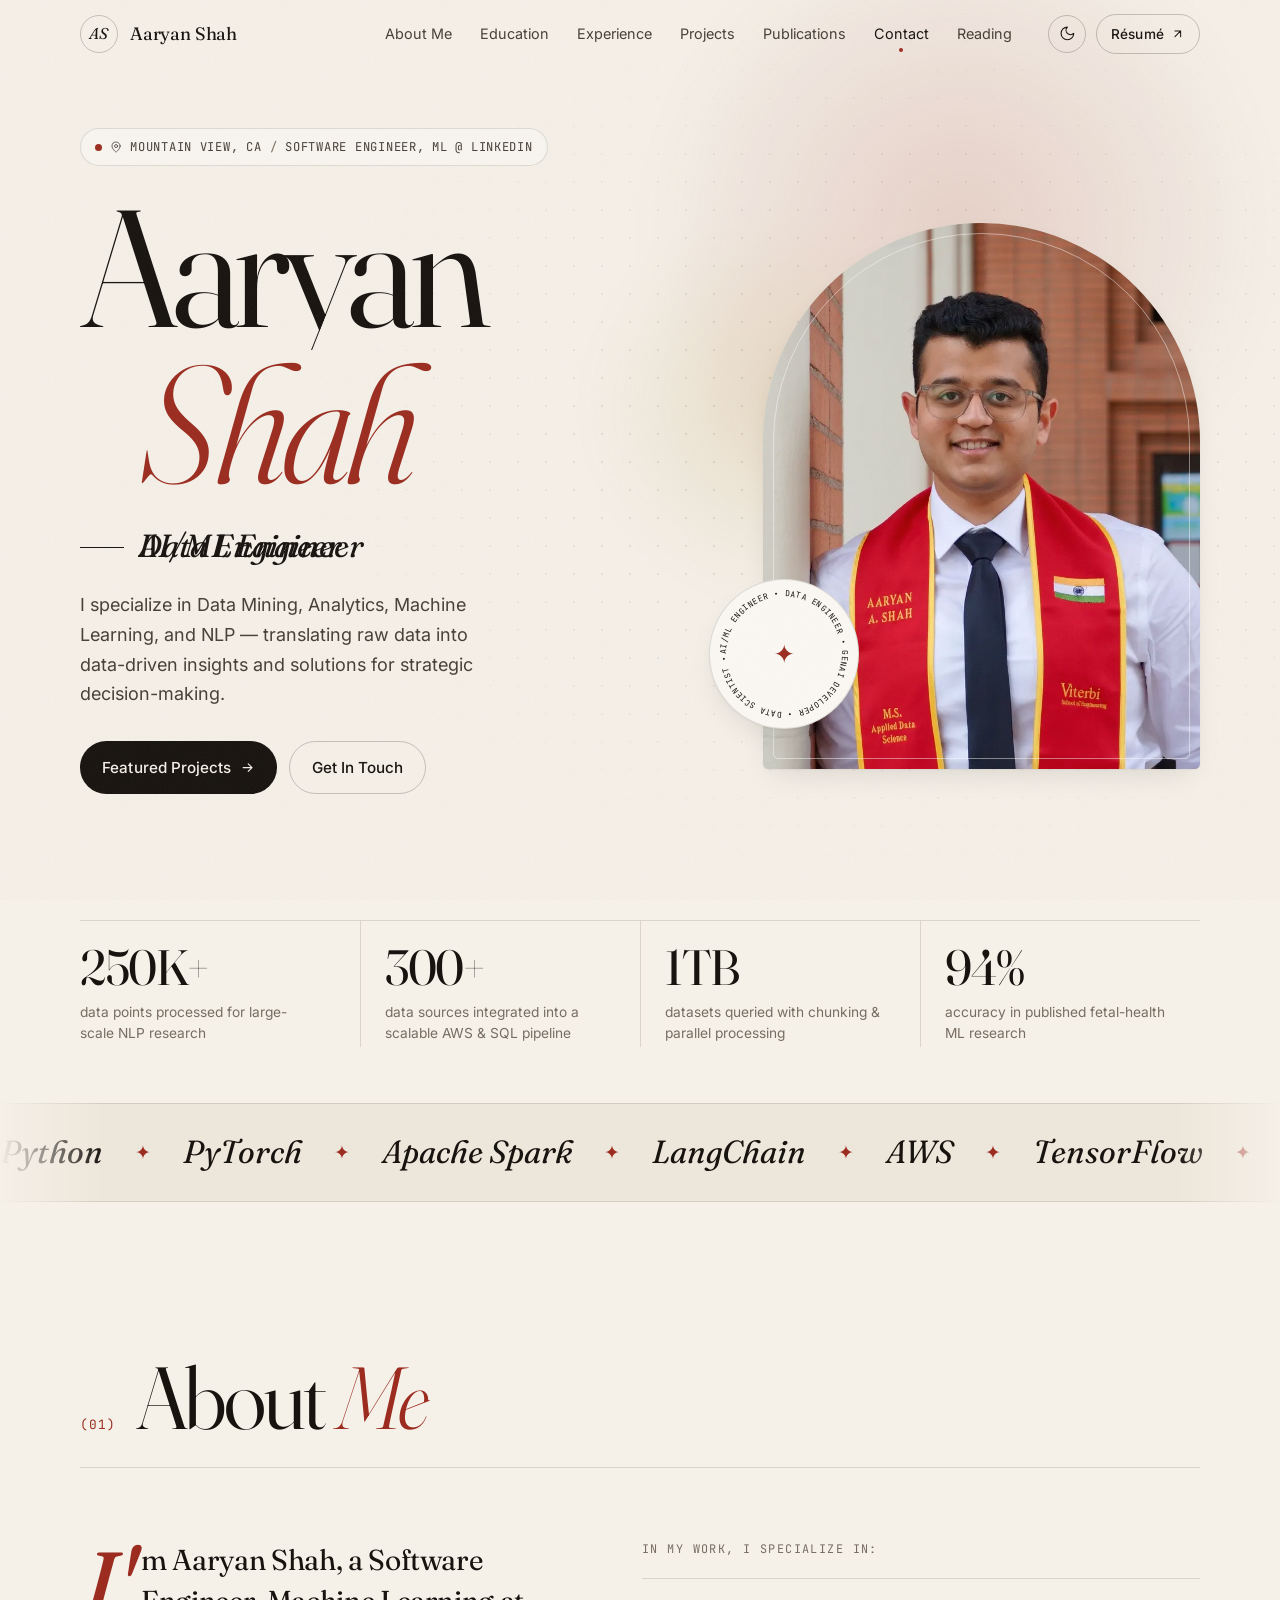
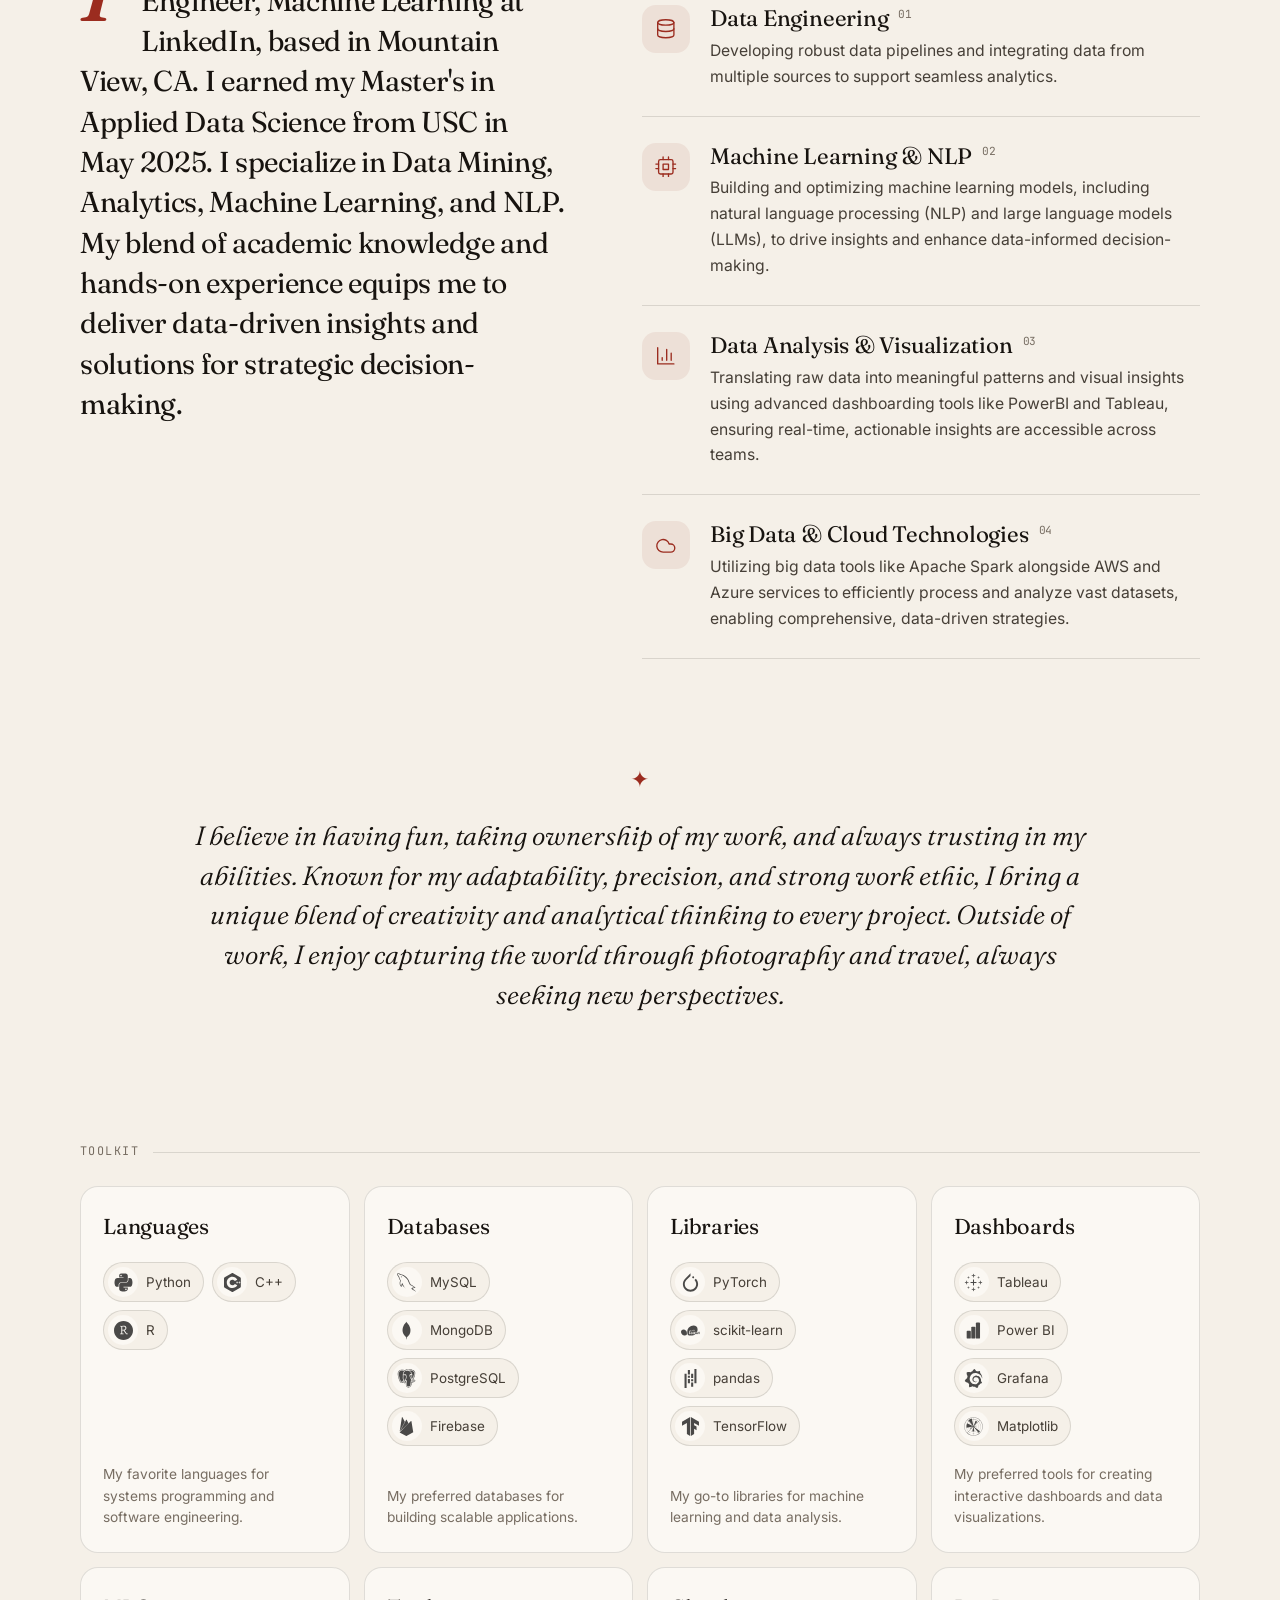
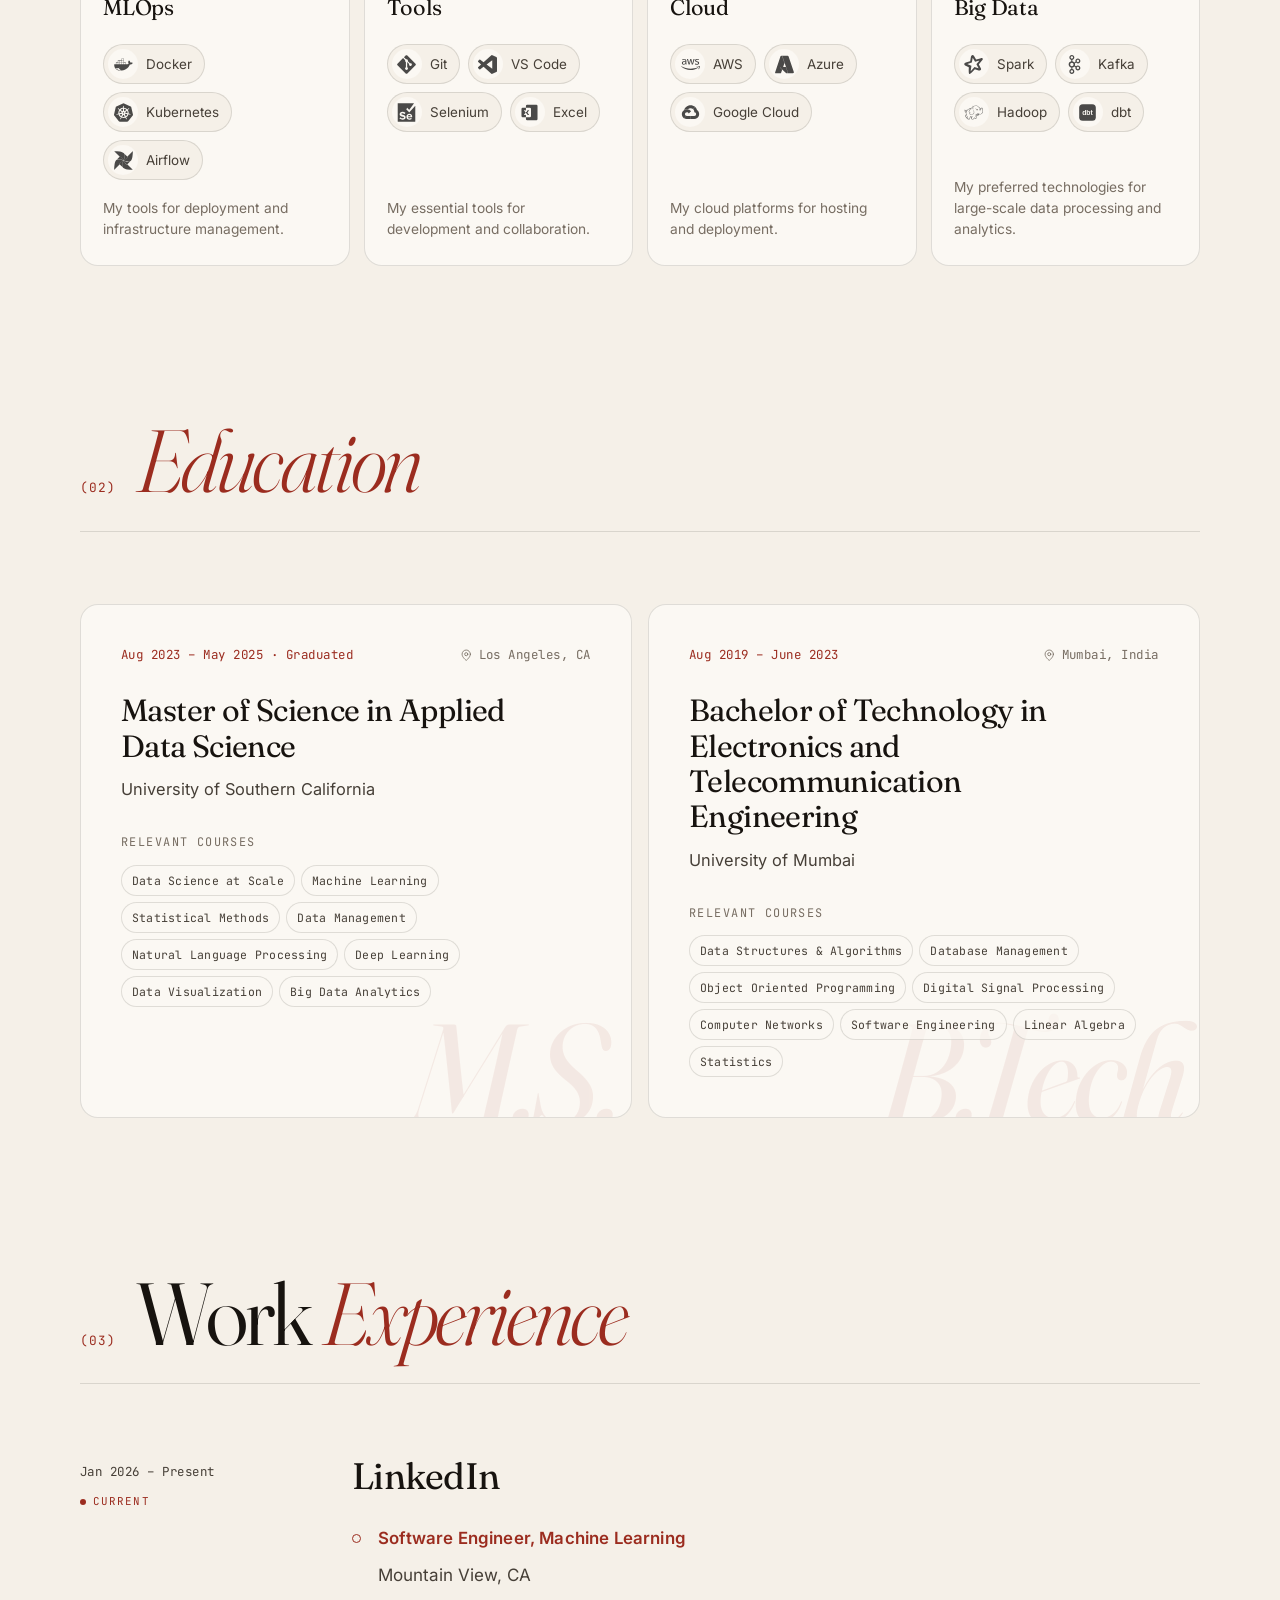
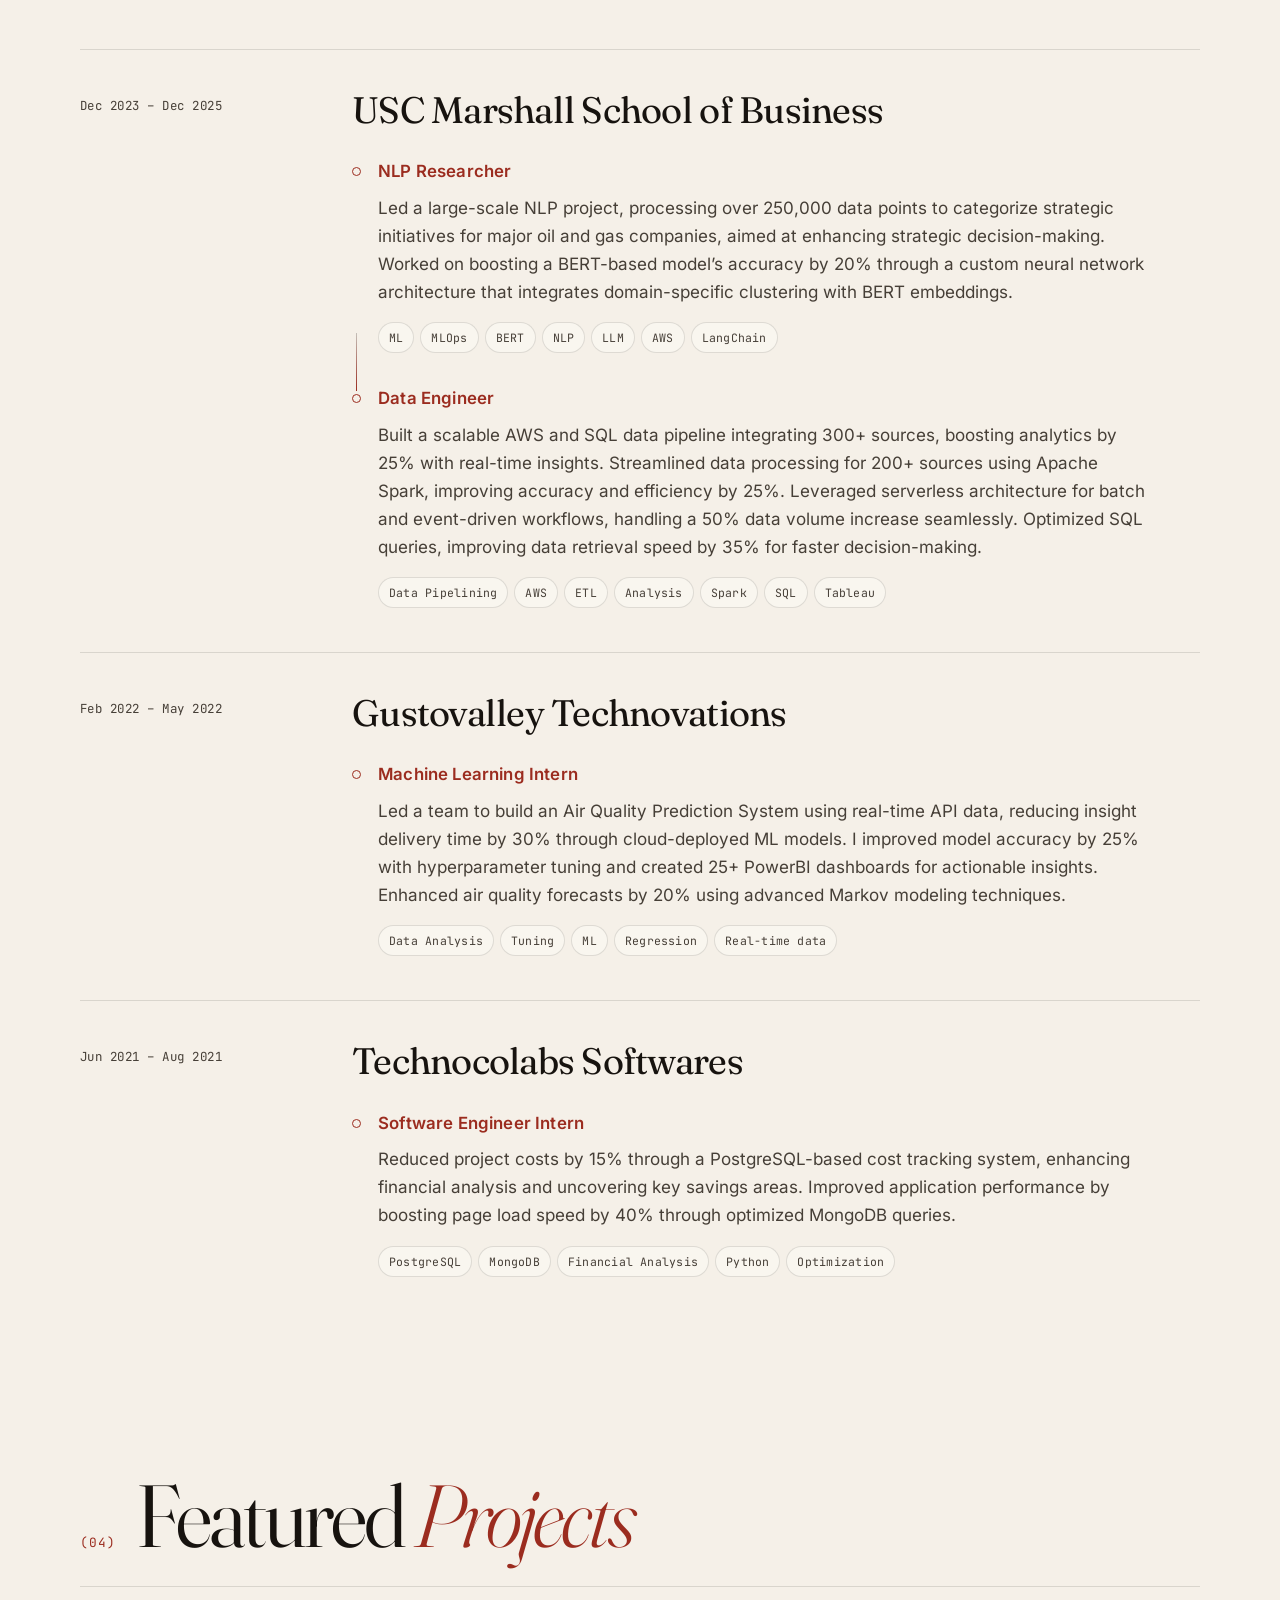
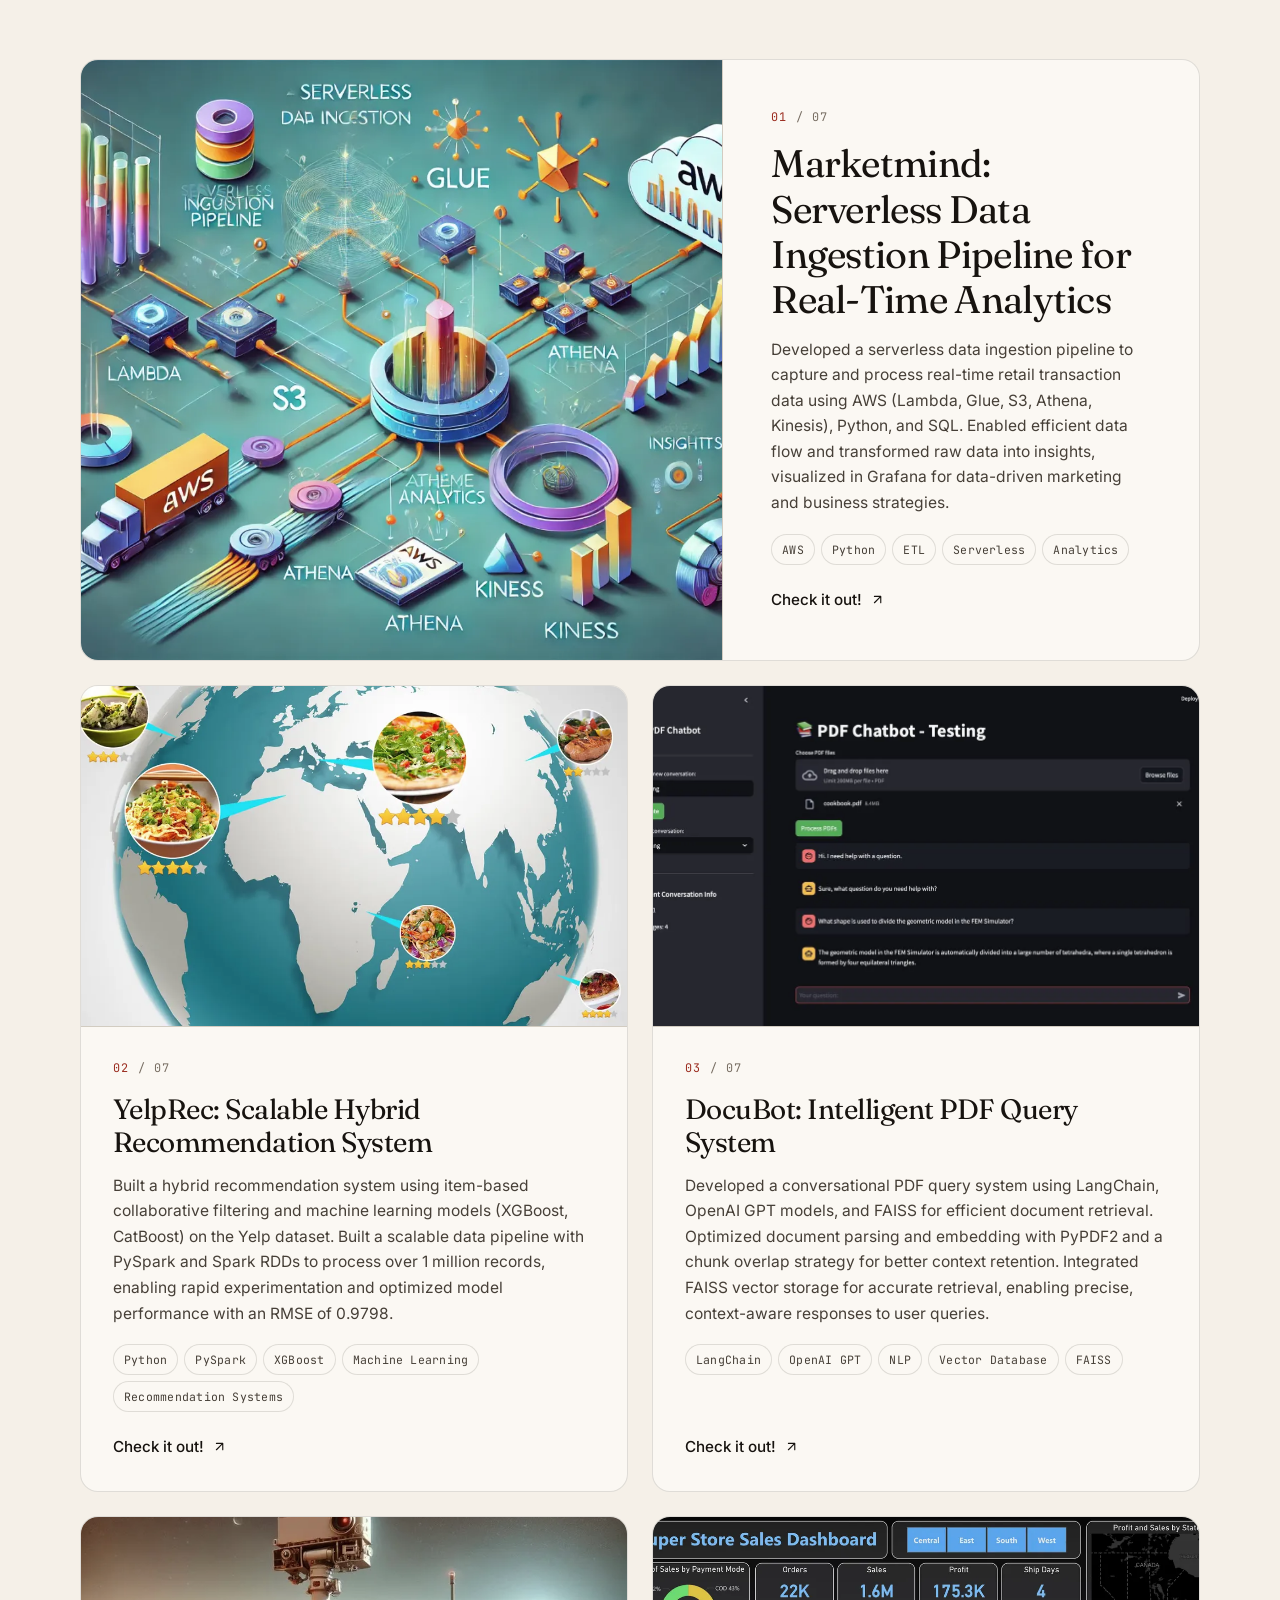
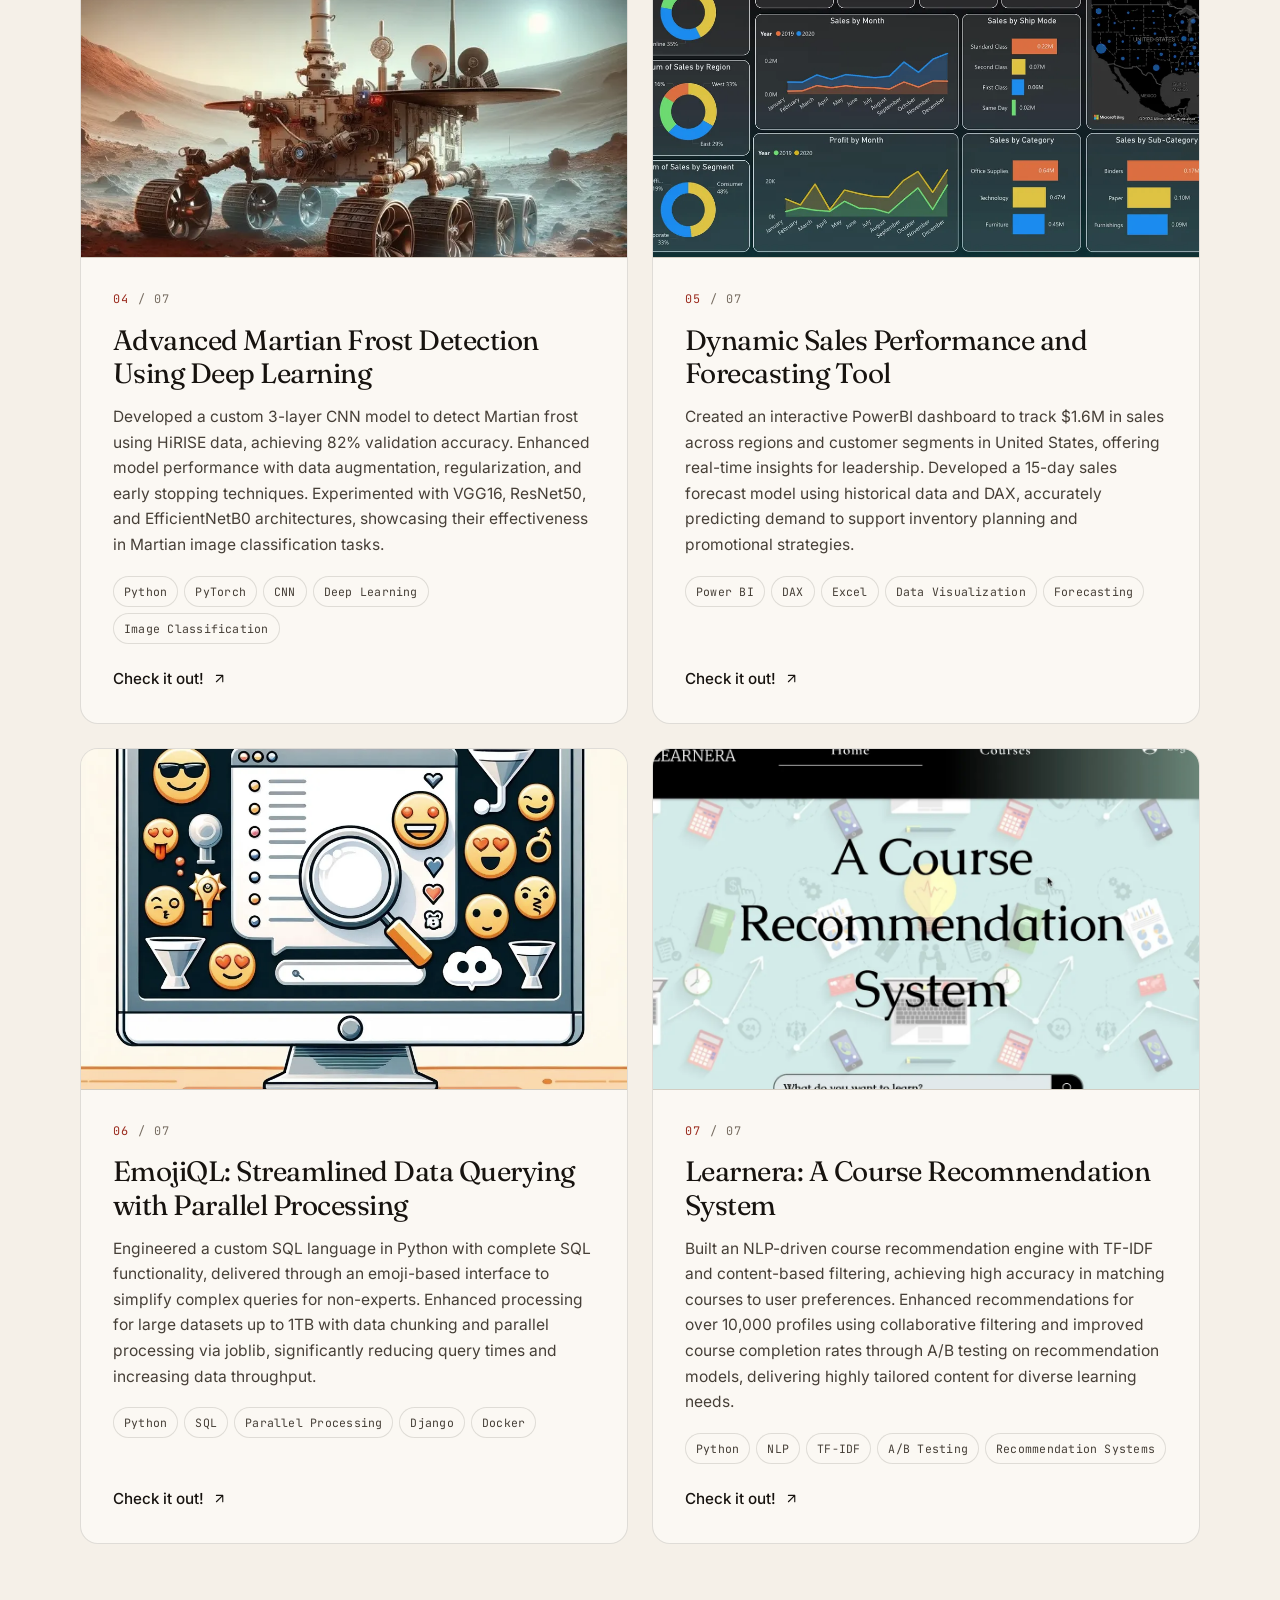
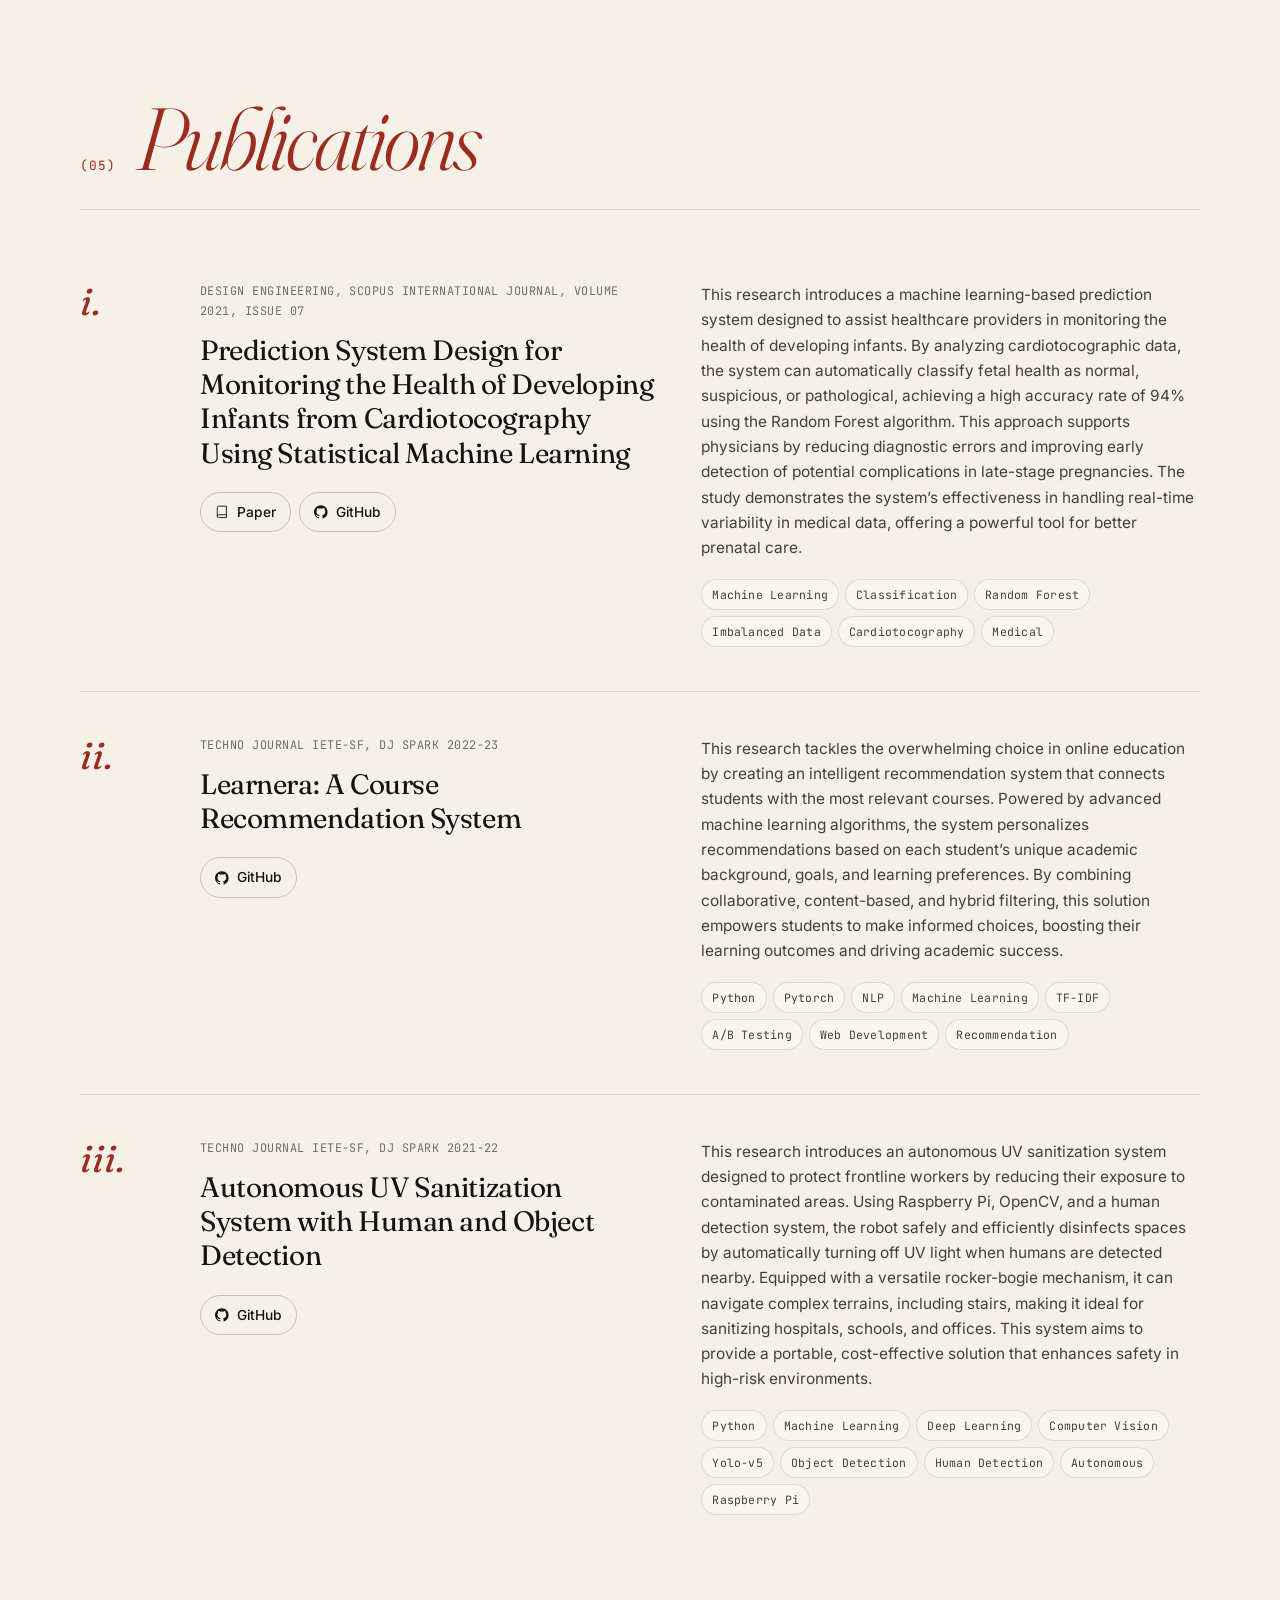
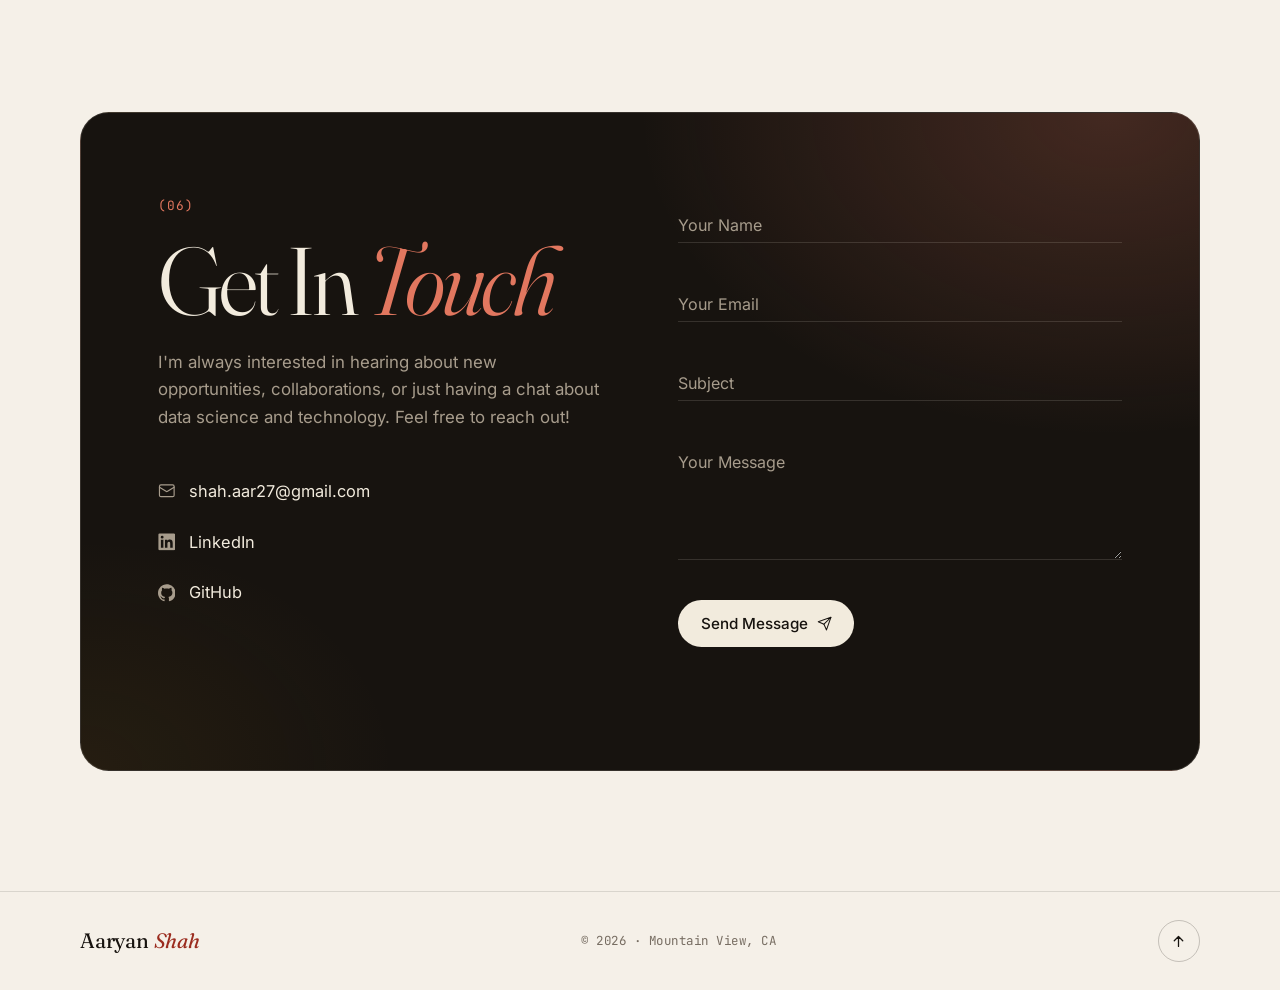
==== commit 39d73836: "Open the reading list as its own page instead of a home section The home page no longer embeds a rea" ====
--- a/index.html
+++ b/index.html
@@ -22,7 +22,6 @@
     <link rel="preload" href="assets/site/fonts/fraunces-latin-opsz-normal.woff2" as="font" type="font/woff2" crossorigin />
     <link rel="preload" href="assets/site/fonts/inter-latin-wght-normal.woff2" as="font" type="font/woff2" crossorigin />
     <link rel="stylesheet" href="assets/site/site.css" />
-    <link rel="stylesheet" href="assets/site/reading.css" />
     <link rel="alternate" type="application/rss+xml" title="Aaryan Shah, reading list" href="reading/feed.xml" />
 
     <script>
@@ -75,8 +74,8 @@
           <a href="#experience">Experience</a>
           <a href="#projects">Projects</a>
           <a href="#publications">Publications</a>
-          <a href="#reading">Reading</a>
           <a href="#contact">Contact</a>
+          <a href="reading/">Reading</a>
         </nav>
         <div class="nav-actions">
           <button class="theme-toggle" id="theme-toggle" type="button" aria-label="Toggle dark mode">
@@ -100,8 +99,8 @@
         <a href="#experience"><span>03</span>Experience</a>
         <a href="#projects"><span>04</span>Projects</a>
         <a href="#publications"><span>05</span>Publications</a>
-        <a href="#reading"><span>06</span>Reading</a>
-        <a href="#contact"><span>07</span>Contact</a>
+        <a href="#contact"><span>06</span>Contact</a>
+        <a href="reading/"><span>07</span>Reading</a>
       </nav>
       <a class="btn btn-solid" target="_blank" rel="noopener" href="https://drive.google.com/file/d/1o-hSDuU1eyi58XIbdlitKkuIcR2H6NIx/view?usp=sharing">Résumé <svg aria-hidden="true"><use href="#i-arrow-ur" /></svg></a>
     </div>
@@ -599,65 +598,12 @@
         </div>
       </section>
 
-      <!-- reading:start (generated by scripts/build_reading.py; edit content/ and rebuild) -->
-      <section class="section" id="reading">
-        <div class="container">
-          <header class="sec-head reveal">
-            <span class="sec-num">06</span>
-            <h2 class="sec-title">Reading <em>List</em></h2>
-          </header>
-          <div class="reading-intro reveal">
-            <p>Things I build to learn in public: interactive guides that explain a field end to end, and paper explainers that take a landmark paper apart for a first-time reader in under 30 minutes.</p>
-            <p class="mono muted">5 interactive guides · 1 paper explainer · 1 side read</p>
-          </div>
-          <div class="rgrid">
-<article class="rcard rcard-wide reveal" data-type="paper" data-search="attention is all you need the transformer, explained for a first-time reader the paper that replaced recurrence with self-attention and became the basis of bert, gpt and nearly every modern language model. every section, table and ablation, with live demos of attention, scaling, positional encoding and the learning-rate schedule. paper explainer transformers attention nlp deep learning">
-  <div class="rcard-top"><span class="rcard-type t-paper">Paper explainer</span><span class="rcard-meta">26 min read · Oct 12, 2026</span></div>
-  <h3 class="rcard-title"><a href="reading/papers/attention-is-all-you-need/">Attention Is All You Need</a></h3>
-  <p class="rcard-sub">The Transformer, explained for a first-time reader</p><p class="rcard-summary">The paper that replaced recurrence with self-attention and became the basis of BERT, GPT and nearly every modern language model. Every section, table and ablation, with live demos of attention, scaling, positional encoding and the learning-rate schedule.</p>
-  <ul class="tags"><li>Transformers</li><li>Attention</li><li>NLP</li><li>Deep learning</li></ul>
-  <span class="link-arrow" aria-hidden="true">Read the explainer <svg><use href="#i-arrow-r" /></svg></span>
-</article>
-<article class="rcard reveal" data-type="guide" data-search="tokens per second  a hands-on llm inference guide for people who have never used a gpu: latency and memory math, gpu utilization, batching, kv caches, quantization, speculative decoding, multi-gpu serving, cost and troubleshooting. interactive guide llms inference gpus">
-  <div class="rcard-top"><span class="rcard-type t-guide">Interactive guide</span><span class="rcard-meta">Oct 1, 2026</span></div>
-  <h3 class="rcard-title"><a href="https://a2z-llm-inference.vercel.app/" target="_blank" rel="noopener">Tokens per Second</a></h3>
-  <p class="rcard-summary">A hands-on LLM inference guide for people who have never used a GPU: latency and memory math, GPU utilization, batching, KV caches, quantization, speculative decoding, multi-GPU serving, cost and troubleshooting.</p>
-  <ul class="tags"><li>LLMs</li><li>Inference</li><li>GPUs</li></ul>
-  <span class="link-arrow" aria-hidden="true">Open the guide <svg><use href="#i-arrow-ur" /></svg></span>
-</article>
-<article class="rcard reveal" data-type="guide" data-search="because you watched  recommender systems from a to z: collaborative filtering, two-tower retrieval, deep ranking, bandits, generative recommenders with semantic ids, and case studies of netflix, youtube, spotify, linkedin and more. interactive guide recommender systems ranking generative ai">
-  <div class="rcard-top"><span class="rcard-type t-guide">Interactive guide</span><span class="rcard-meta">Oct 1, 2026</span></div>
-  <h3 class="rcard-title"><a href="https://a2z-recommender-systems.vercel.app/" target="_blank" rel="noopener">Because You Watched</a></h3>
-  <p class="rcard-summary">Recommender systems from A to Z: collaborative filtering, two-tower retrieval, deep ranking, bandits, generative recommenders with semantic IDs, and case studies of Netflix, YouTube, Spotify, LinkedIn and more.</p>
-  <ul class="tags"><li>Recommender systems</li><li>Ranking</li><li>Generative AI</li></ul>
-  <span class="link-arrow" aria-hidden="true">Open the guide <svg><use href="#i-arrow-ur" /></svg></span>
-</article>
-<article class="rcard reveal" data-type="guide" data-search="llms, token by token  how large language models work, from tokenization and attention to kv caches, pagedattention, speculative decoding, reasoning models and agents, with animations for every concept. interactive guide llms transformers inference">
-  <div class="rcard-top"><span class="rcard-type t-guide">Interactive guide</span><span class="rcard-meta">Sep 30, 2026</span></div>
-  <h3 class="rcard-title"><a href="https://a2z-llm-fundamentals.vercel.app/" target="_blank" rel="noopener">LLMs, Token by Token</a></h3>
-  <p class="rcard-summary">How large language models work, from tokenization and attention to KV caches, PagedAttention, speculative decoding, reasoning models and agents, with animations for every concept.</p>
-  <ul class="tags"><li>LLMs</li><li>Transformers</li><li>Inference</li></ul>
-  <span class="link-arrow" aria-hidden="true">Open the guide <svg><use href="#i-arrow-ur" /></svg></span>
-</article>
-<article class="rcard reveal" data-type="side" data-search="brain-rewiring reads  45 non-technical topics for a curious mind on one page, from attention and habits to deep time, animal minds and stoicism, with rabbit holes, tiny actions and 21 live demos. side read psychology history science philosophy">
-  <div class="rcard-top"><span class="rcard-type t-side">Side read</span><span class="rcard-meta">Oct 12, 2026</span></div>
-  <h3 class="rcard-title"><a href="https://a2z-brain-rewiring.vercel.app/" target="_blank" rel="noopener">Brain-Rewiring Reads</a></h3>
-  <p class="rcard-summary">45 non-technical topics for a curious mind on one page, from attention and habits to deep time, animal minds and Stoicism, with rabbit holes, tiny actions and 21 live demos.</p>
-  <ul class="tags"><li>Psychology</li><li>History</li><li>Science</li><li>Philosophy</li></ul>
-  <span class="link-arrow" aria-hidden="true">Open it <svg><use href="#i-arrow-ur" /></svg></span>
-</article>
-          </div>
-          <div class="reading-more reveal"><a class="btn btn-solid" href="reading/">Browse the full reading list <svg aria-hidden="true"><use href="#i-arrow-r" /></svg></a></div>
-        </div>
-      </section>
-      <!-- reading:end -->
-
-      <!-- Contact -->
+       <!-- Contact -->
       <section class="section contact" id="contact">
         <div class="container">
           <div class="contact-panel reveal">
             <div class="contact-intro">
-              <span class="sec-num">07</span>
+              <span class="sec-num">06</span>
               <h2 class="contact-title">Get In <em>Touch</em></h2>
               <p class="contact-desc">I'm always interested in hearing about new opportunities, collaborations, or just having a chat about data science and technology. Feel free to reach out!</p>
               <ul class="contact-info">
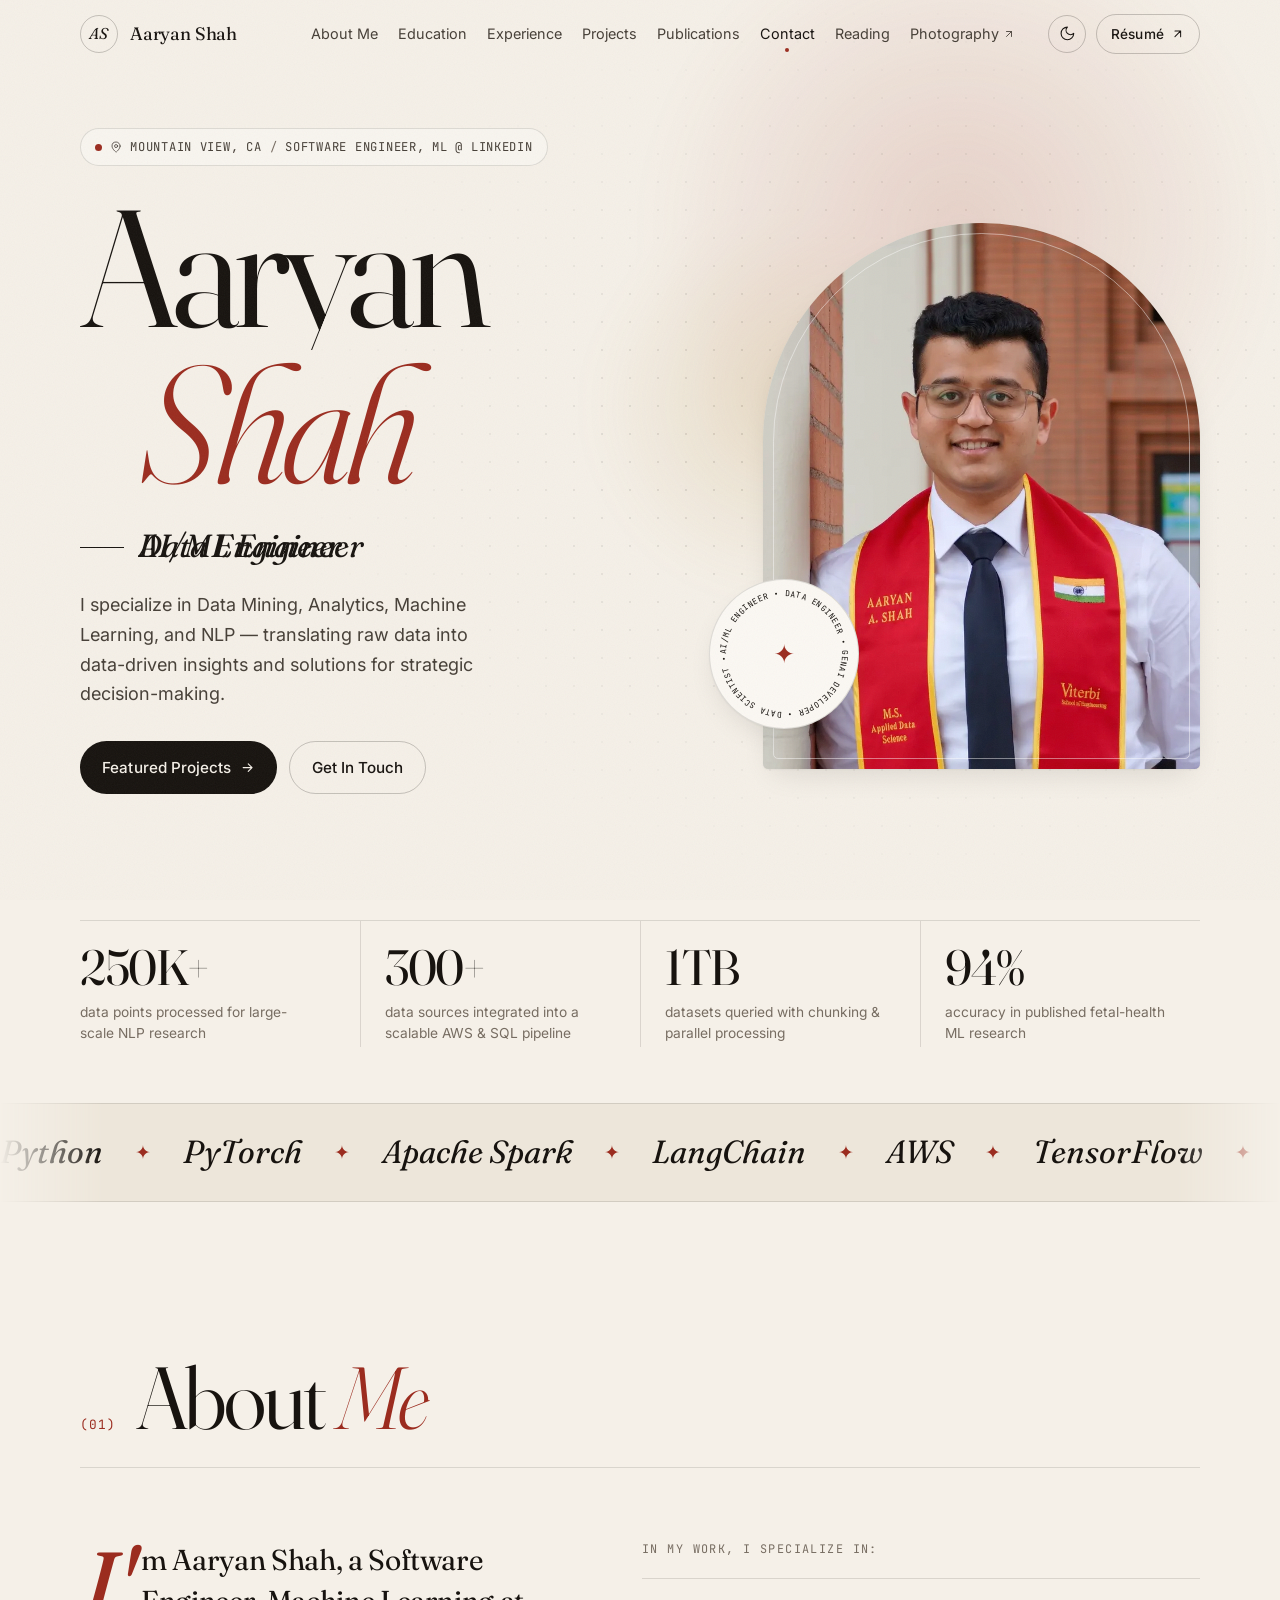
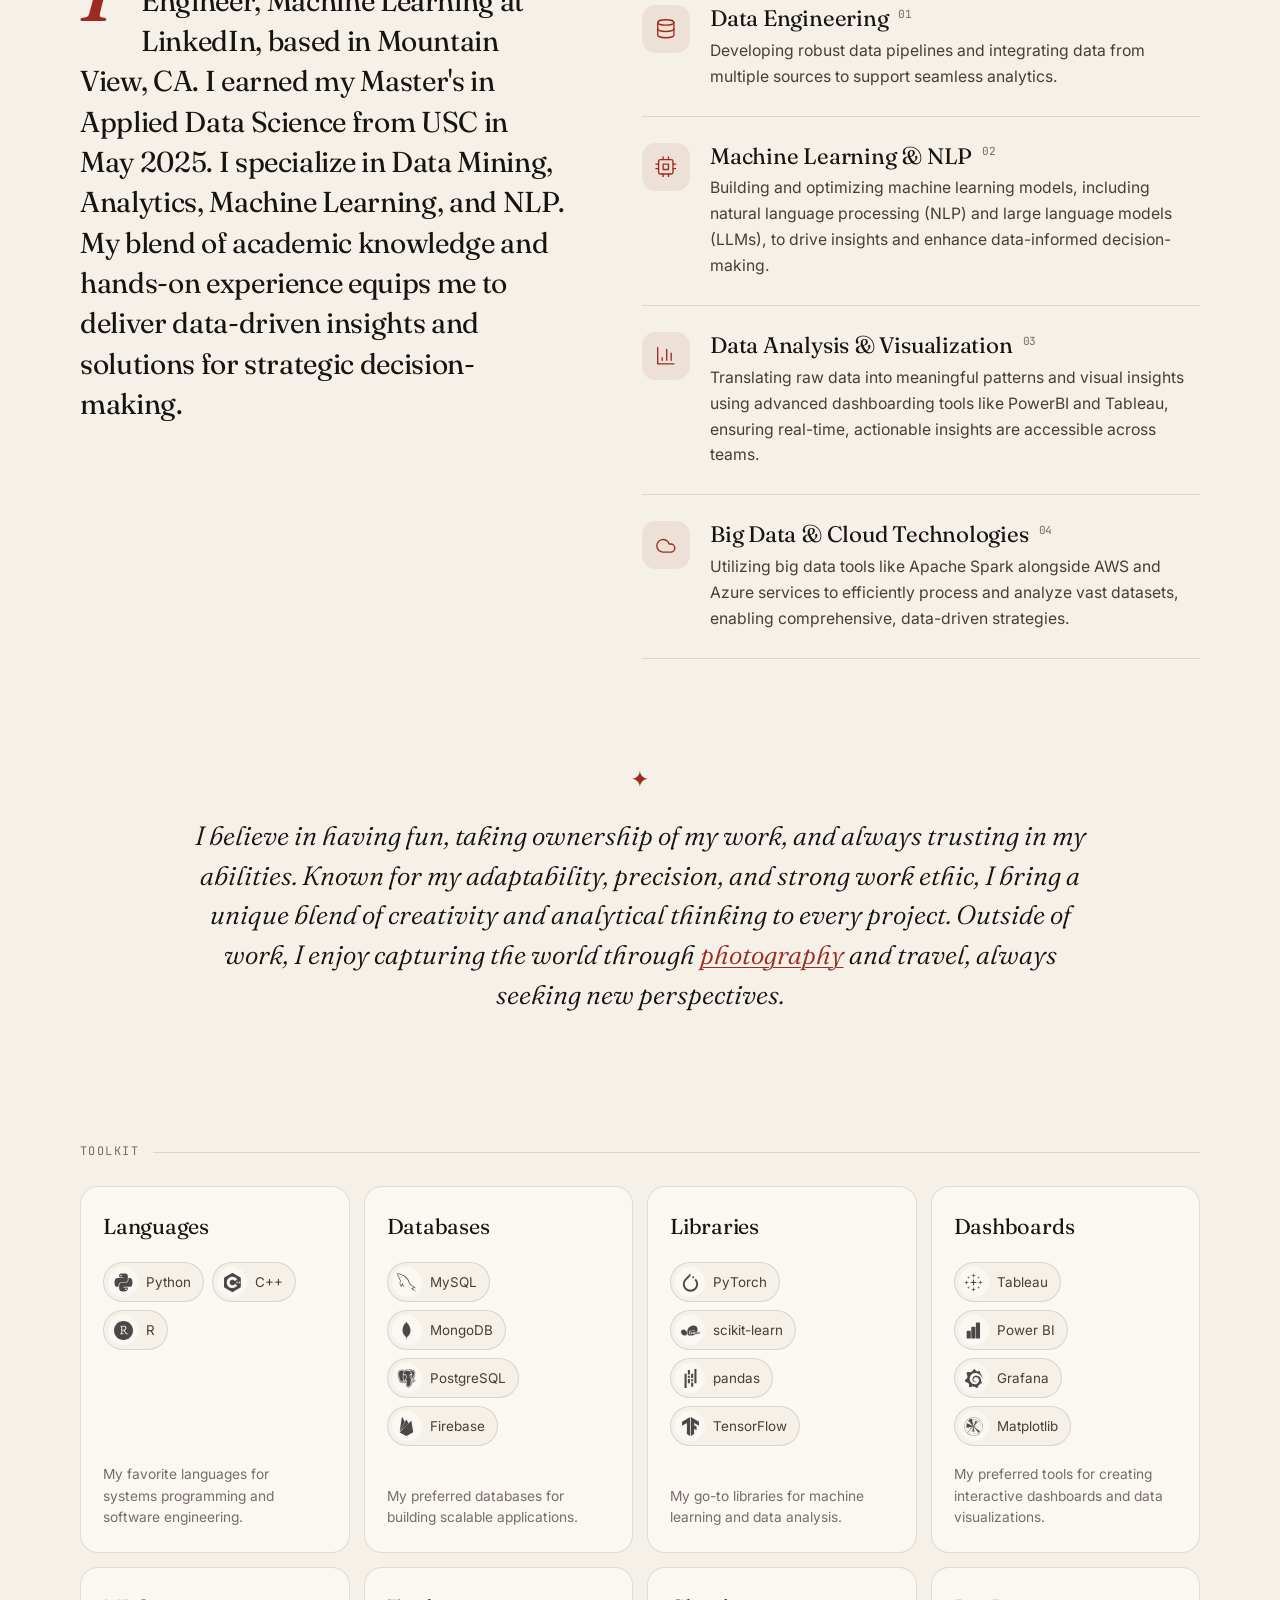
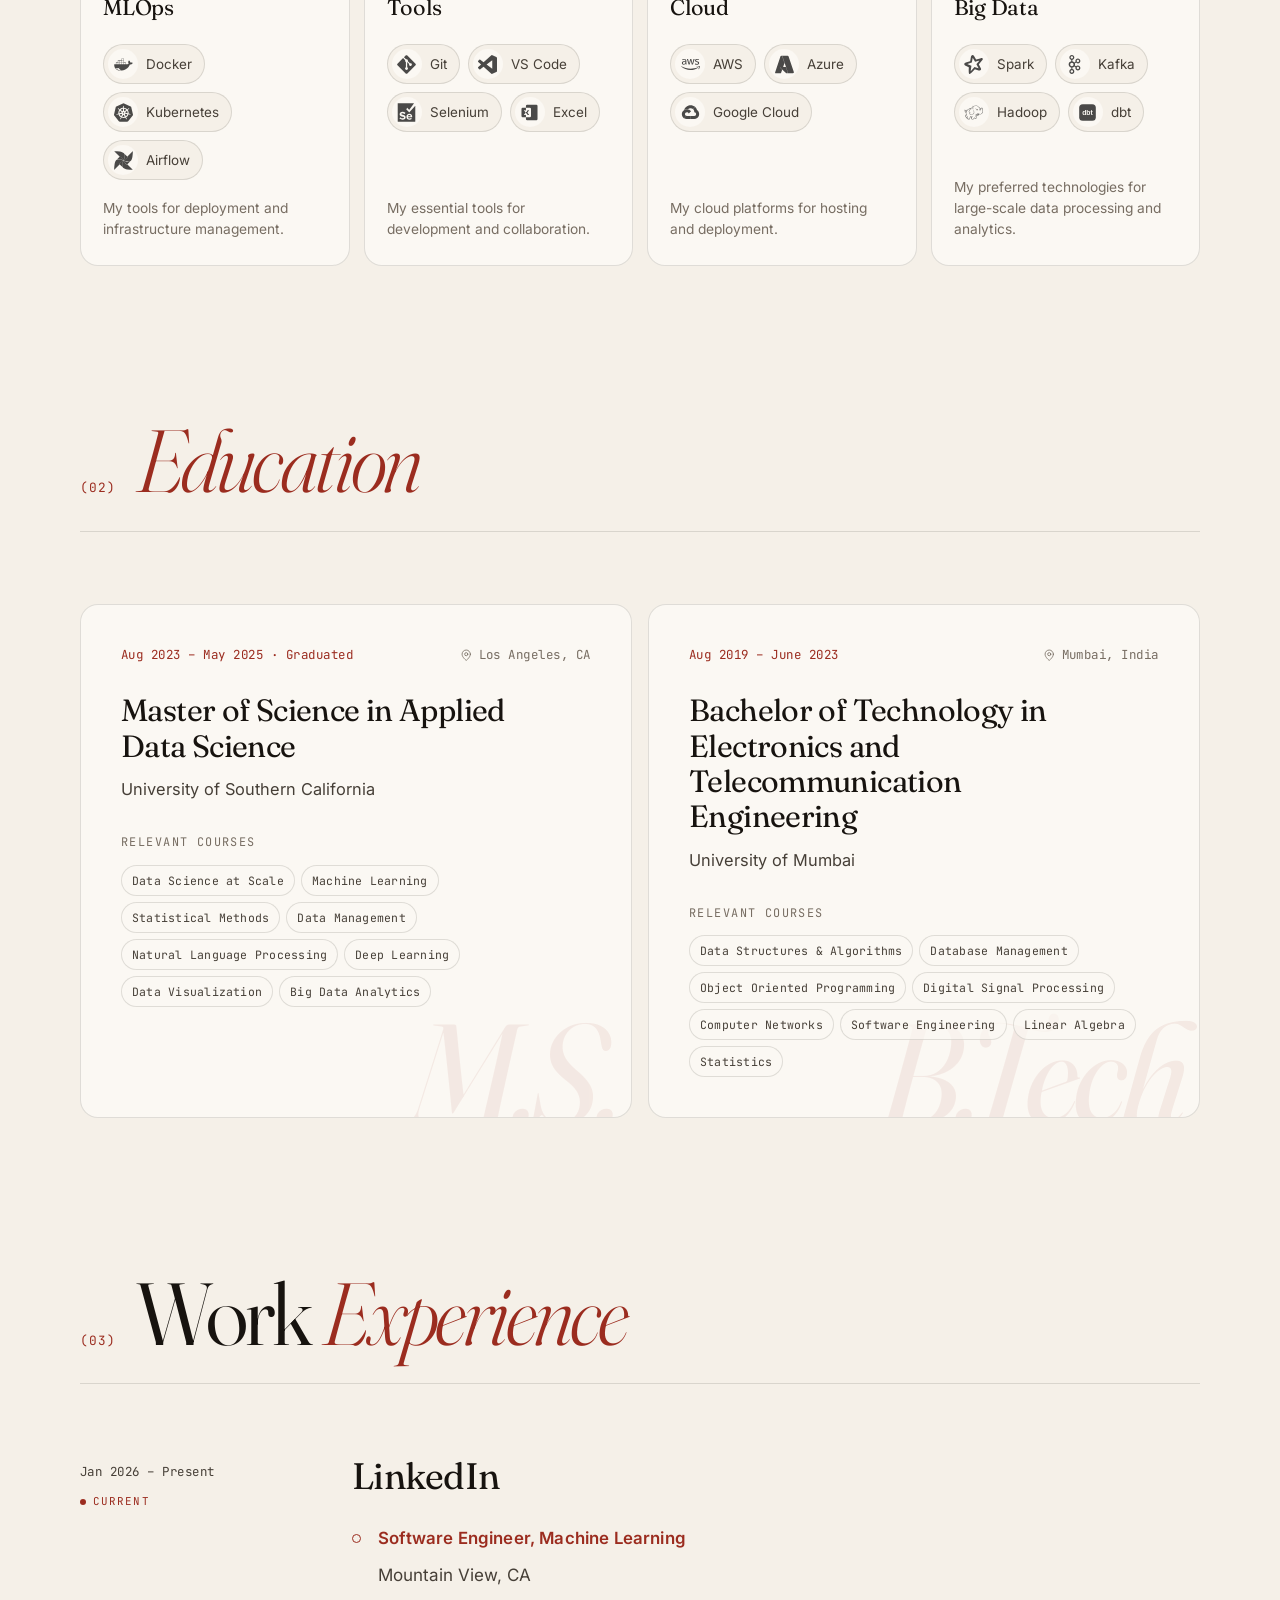
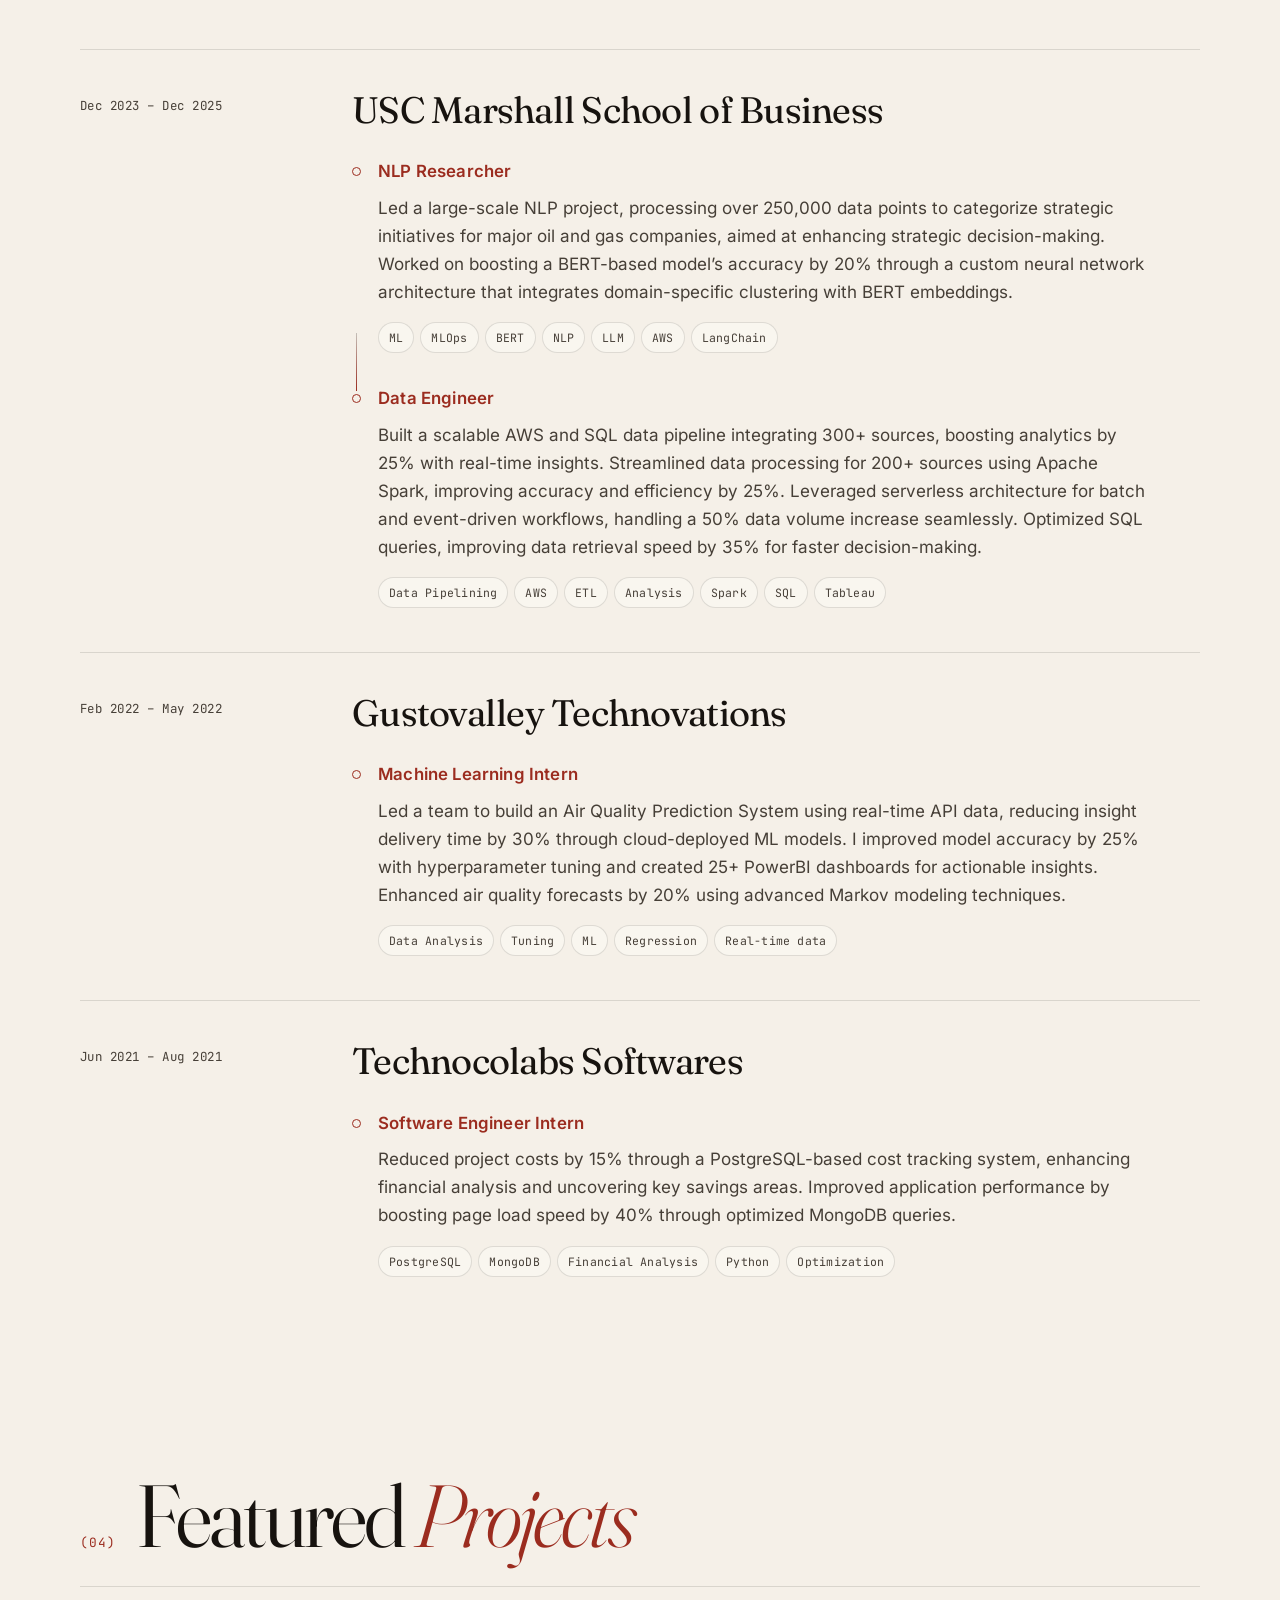
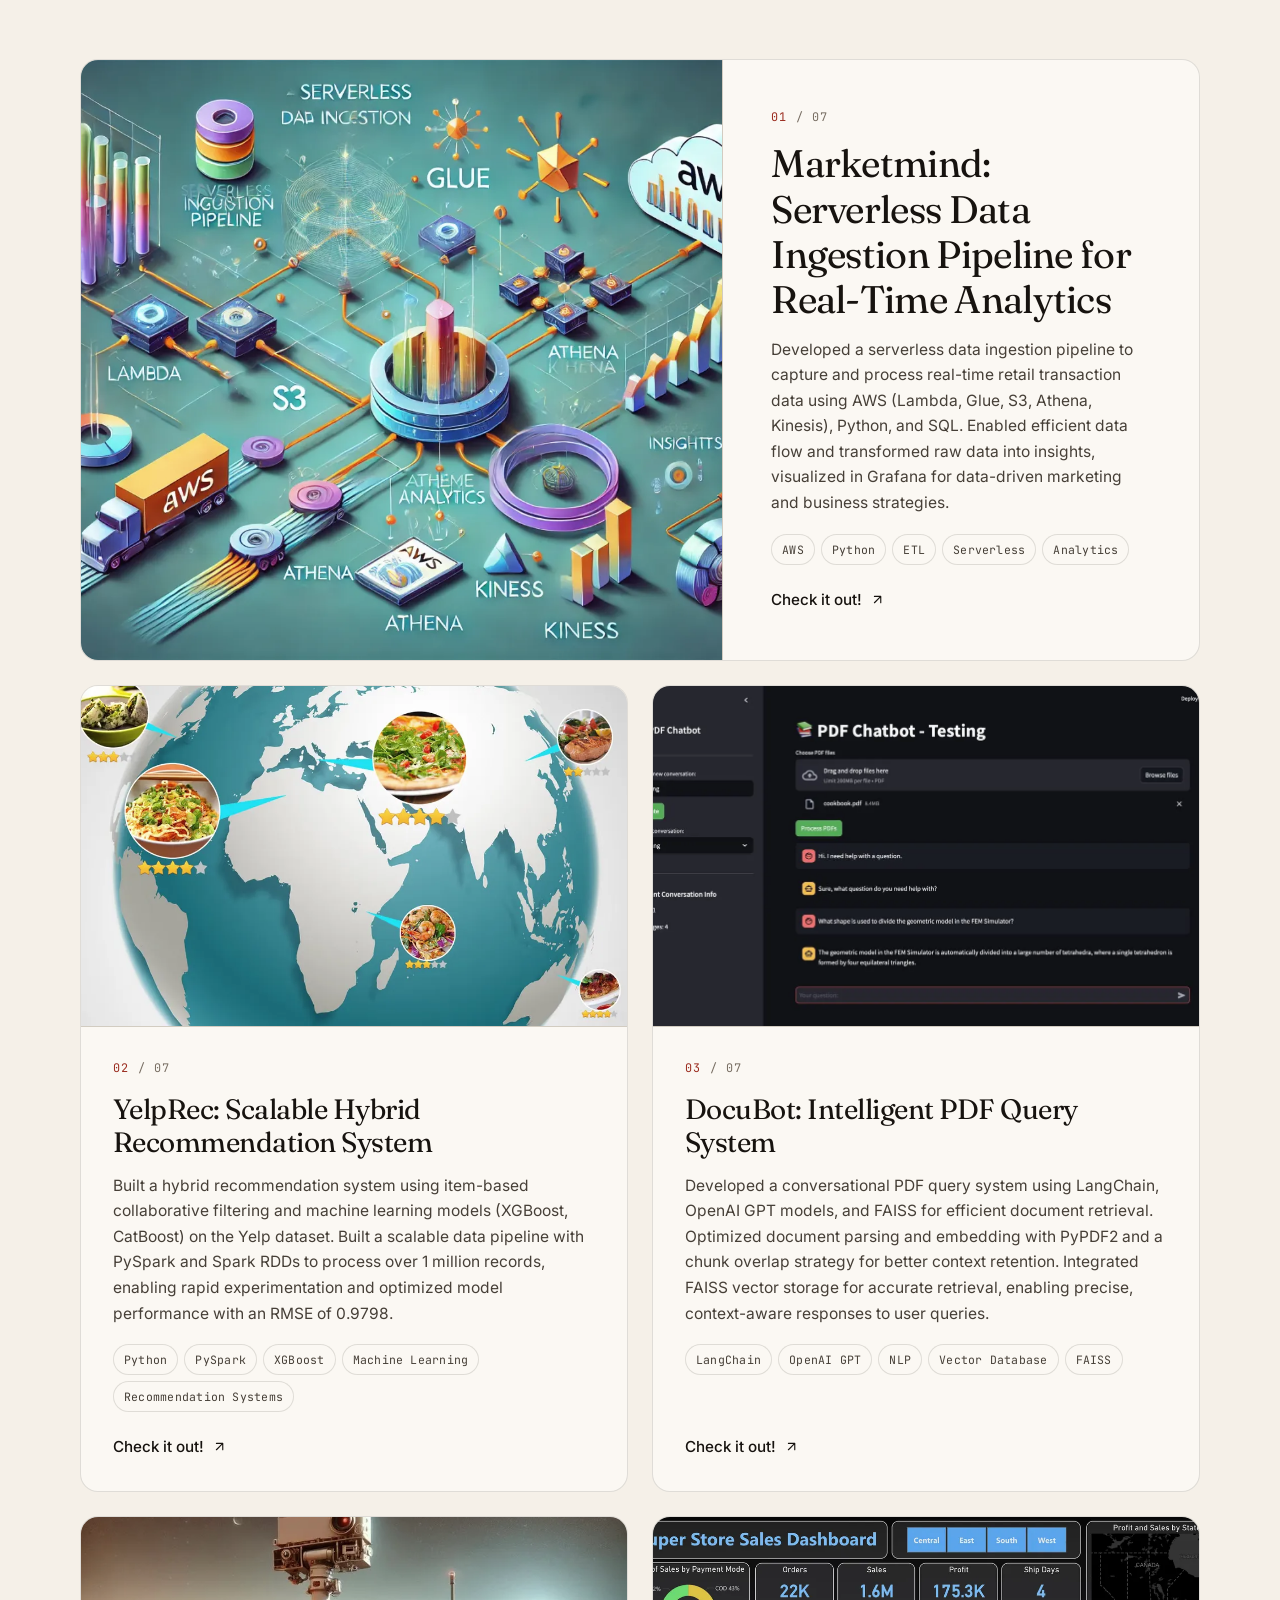
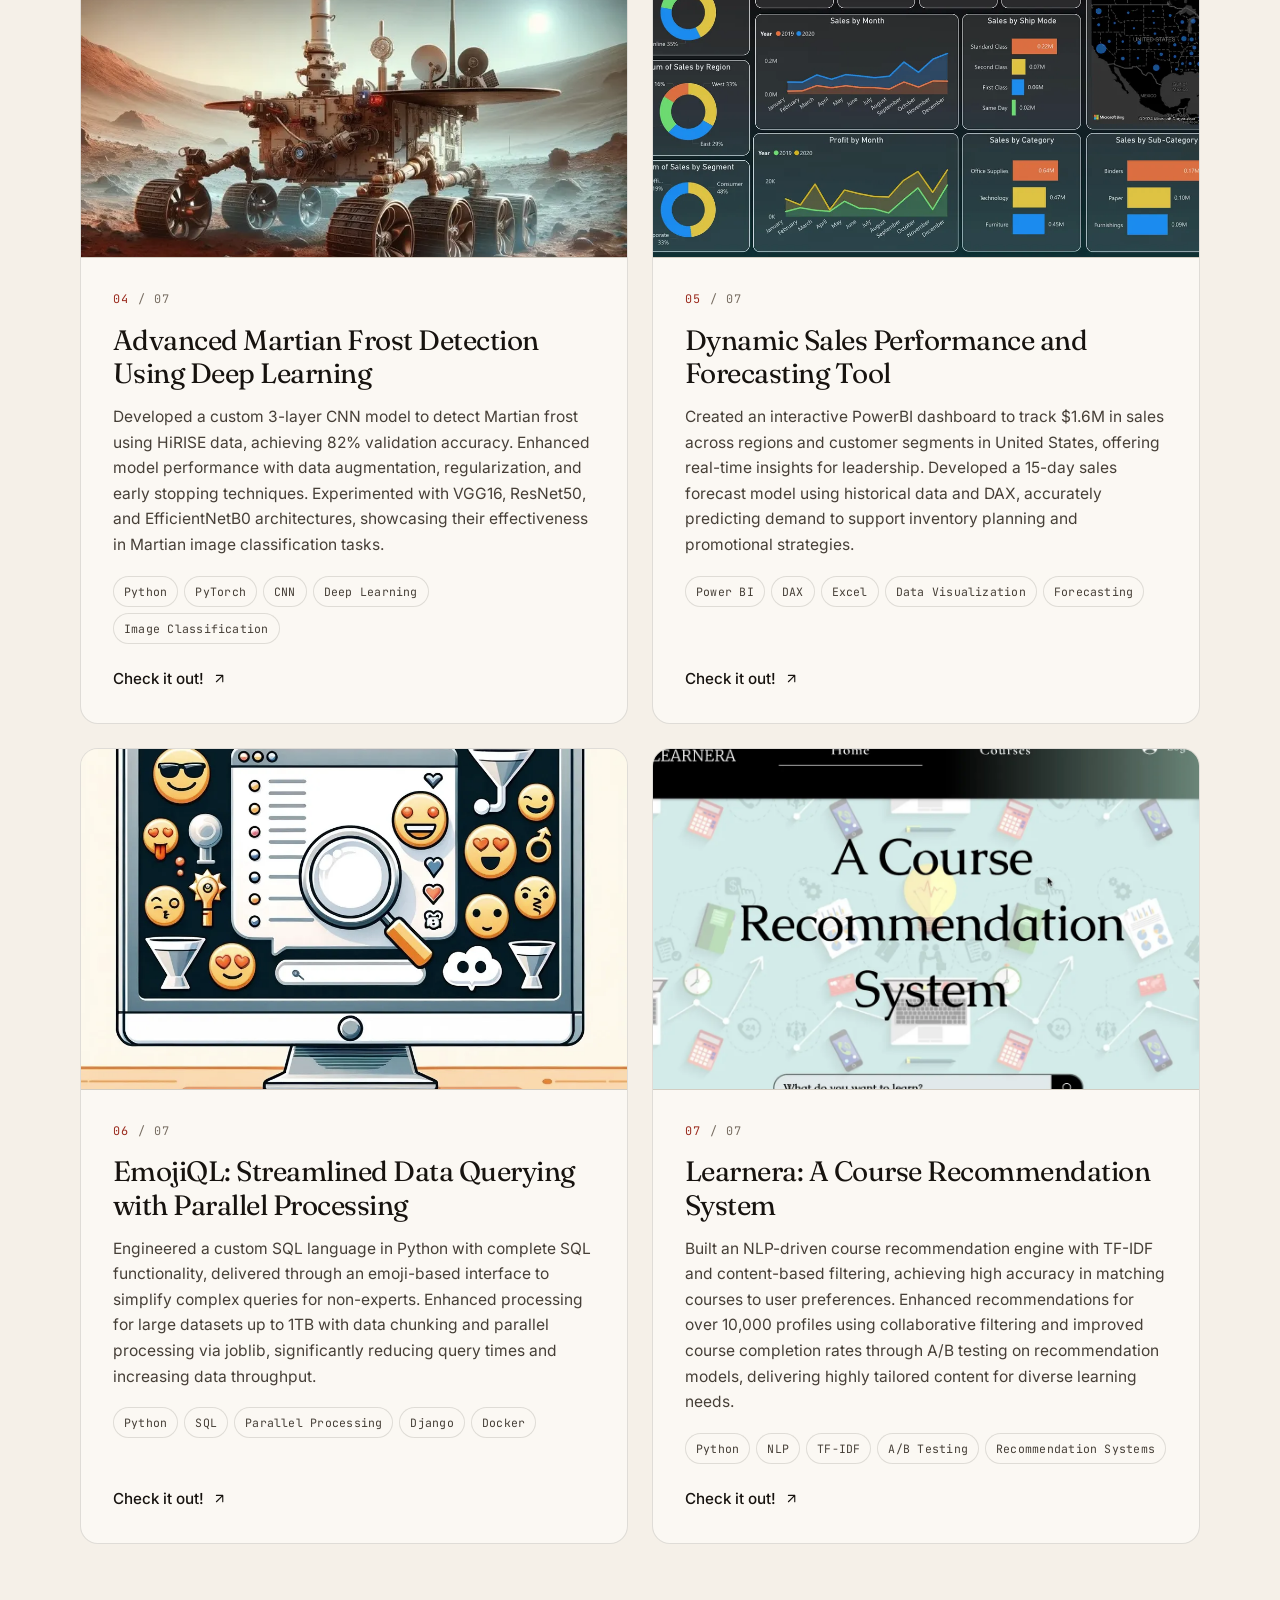
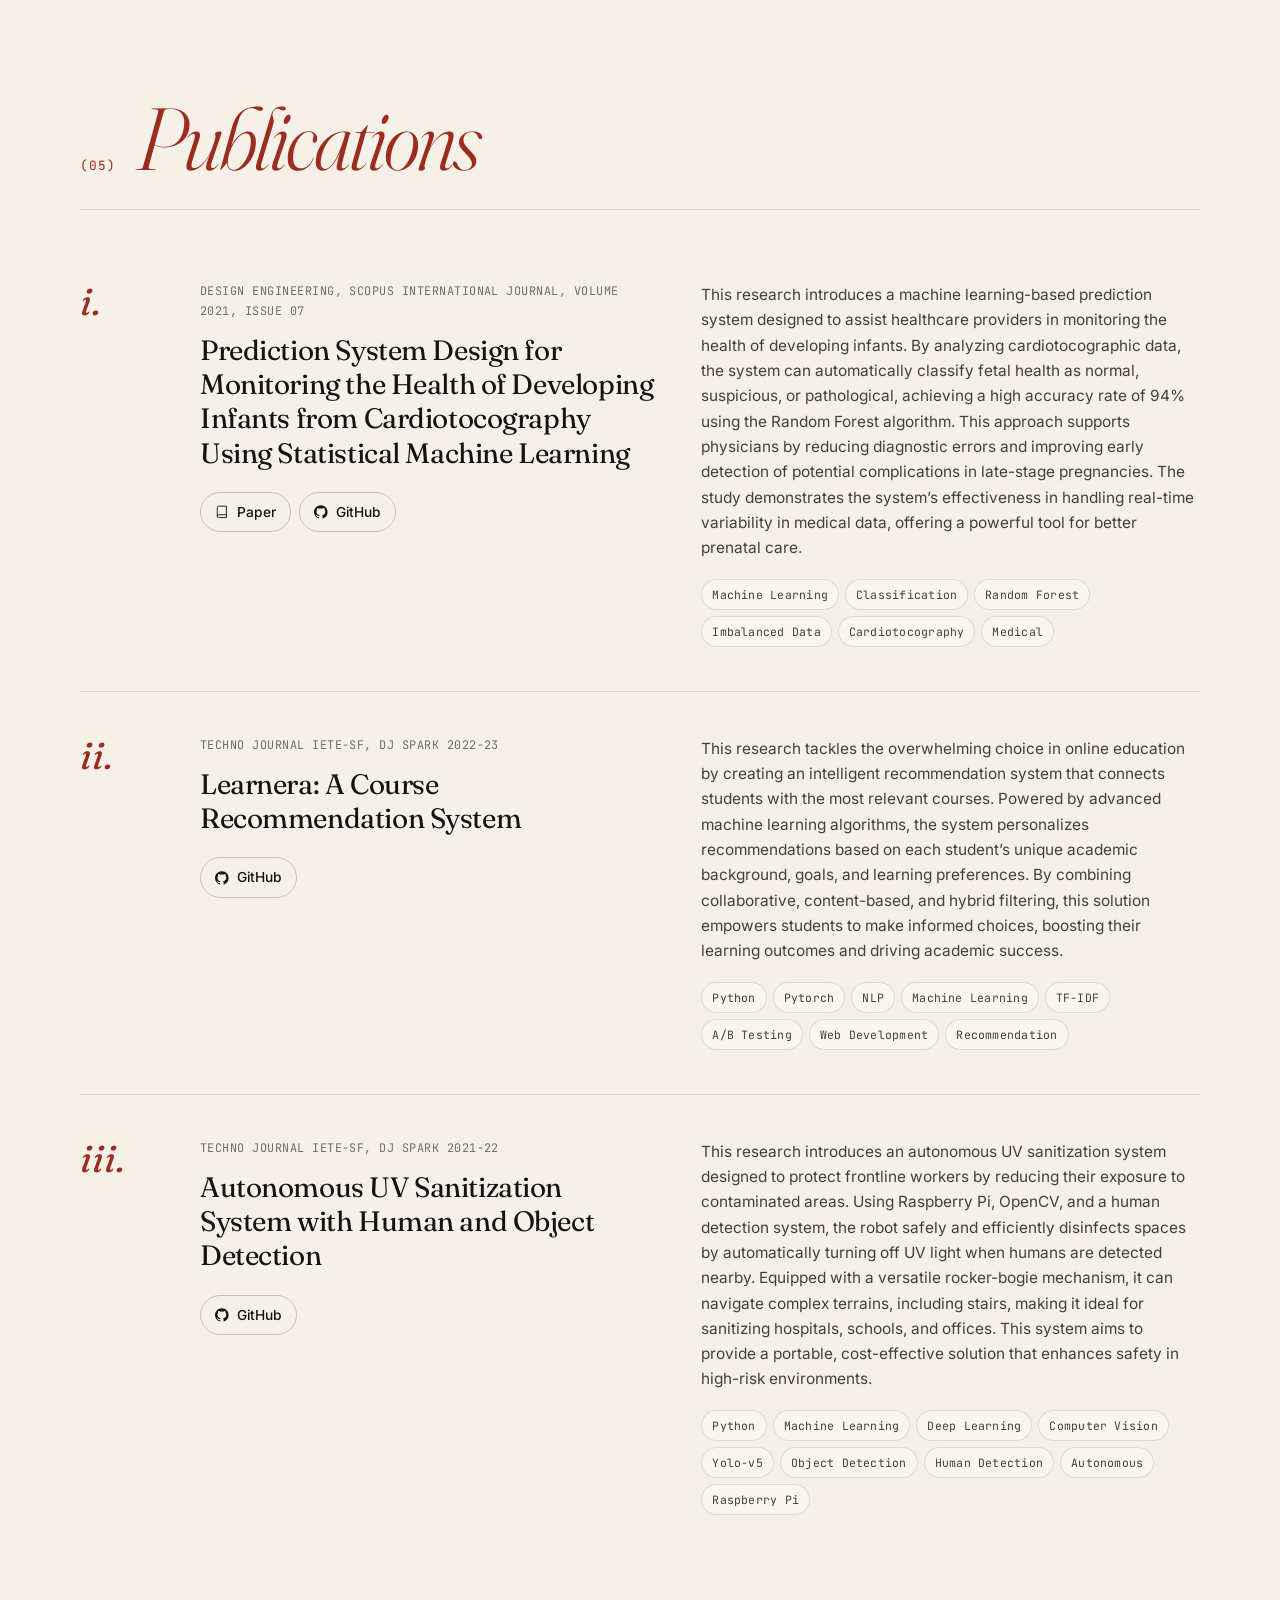
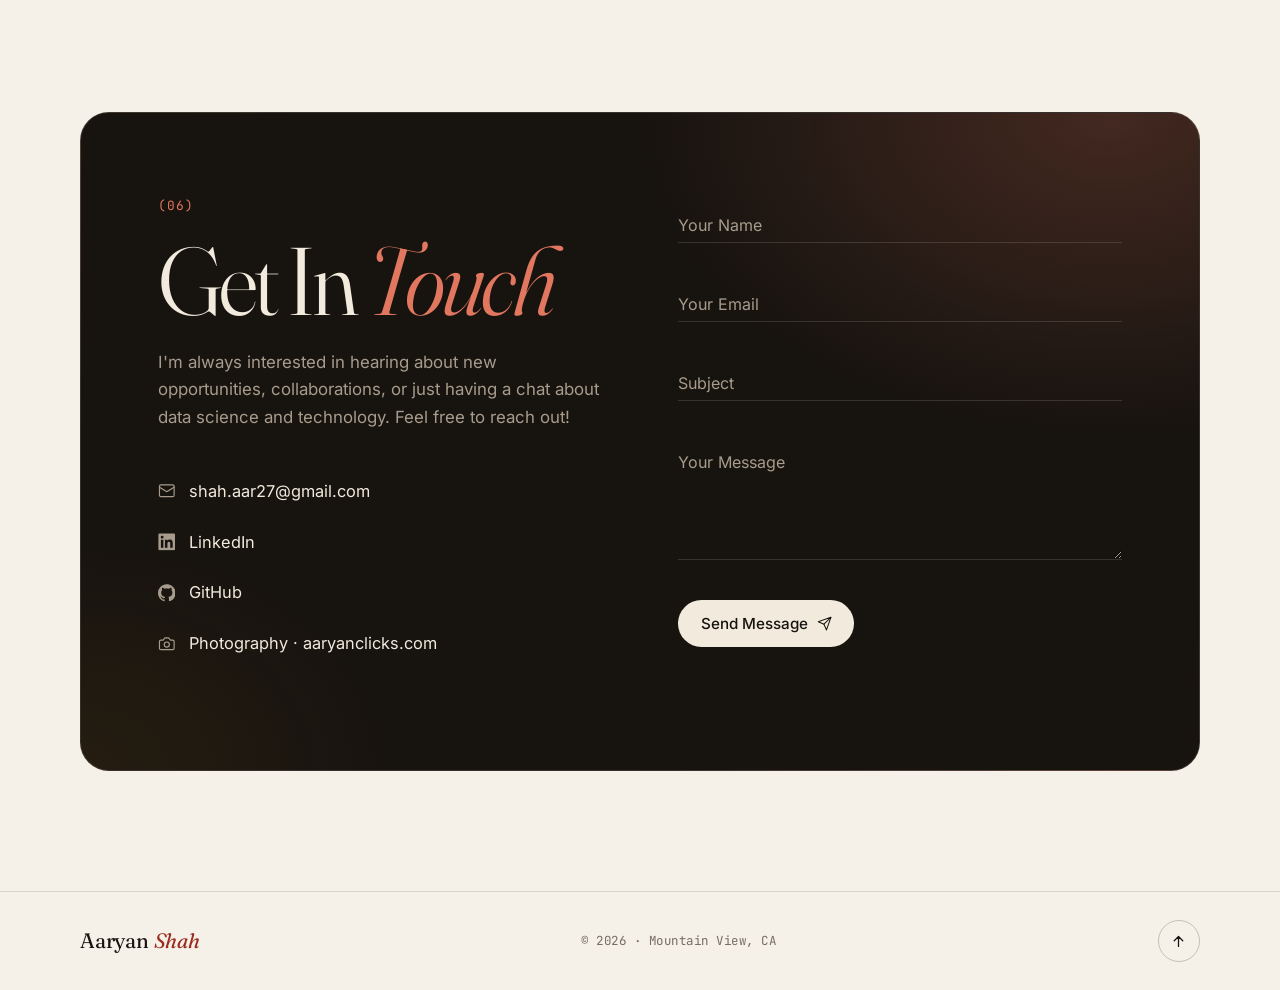
==== commit 07c5ead3: "Link the photography portfolio (aaryanclicks.com) - "Photography" opens aaryanclicks.com in a new ta" ====
--- a/index.html
+++ b/index.html
@@ -55,6 +55,7 @@
         <symbol id="i-brain" viewBox="0 0 24 24"><g fill="none" stroke="currentColor" stroke-width="1.5" stroke-linecap="round" stroke-linejoin="round"><rect x="4" y="4" width="16" height="16" rx="2"/><rect x="9" y="9" width="6" height="6"/><path d="M9 1v3M15 1v3M9 20v3M15 20v3M20 9h3M20 14h3M1 9h3M1 14h3"/></g></symbol>
         <symbol id="i-chart" viewBox="0 0 24 24"><g fill="none" stroke="currentColor" stroke-width="1.5" stroke-linecap="round" stroke-linejoin="round"><path d="M3 3v18h18"/><path d="M18 17V9M13 17V5M8 17v-3"/></g></symbol>
         <symbol id="i-cloud" viewBox="0 0 24 24"><g fill="none" stroke="currentColor" stroke-width="1.5" stroke-linecap="round" stroke-linejoin="round"><path d="M17.5 19H9a7 7 0 1 1 6.71-9h1.79a4.5 4.5 0 1 1 0 9z"/></g></symbol>
+        <symbol id="i-camera" viewBox="0 0 24 24"><g fill="none" stroke="currentColor" stroke-width="1.6" stroke-linecap="round" stroke-linejoin="round"><path d="M14.5 4h-5L7 7H4a2 2 0 0 0-2 2v9a2 2 0 0 0 2 2h16a2 2 0 0 0 2-2V9a2 2 0 0 0-2-2h-3z"/><circle cx="12" cy="13" r="3.5"/></g></symbol>
         <symbol id="i-paper" viewBox="0 0 24 24"><g fill="none" stroke="currentColor" stroke-width="1.6" stroke-linecap="round" stroke-linejoin="round"><path d="M4 19.5v-15A2.5 2.5 0 0 1 6.5 2H20v20H6.5a2.5 2.5 0 0 1 0-5H20"/></g></symbol>
     </svg>
 
@@ -76,6 +77,7 @@
           <a href="#publications">Publications</a>
           <a href="#contact">Contact</a>
           <a href="reading/">Reading</a>
+          <a class="nav-ext" href="https://aaryanclicks.com/" target="_blank" rel="noopener">Photography <svg aria-hidden="true"><use href="#i-arrow-ur" /></svg></a>
         </nav>
         <div class="nav-actions">
           <button class="theme-toggle" id="theme-toggle" type="button" aria-label="Toggle dark mode">
@@ -101,6 +103,7 @@
         <a href="#publications"><span>05</span>Publications</a>
         <a href="#contact"><span>06</span>Contact</a>
         <a href="reading/"><span>07</span>Reading</a>
+        <a href="https://aaryanclicks.com/" target="_blank" rel="noopener"><span>08</span>Photography ↗</a>
       </nav>
       <a class="btn btn-solid" target="_blank" rel="noopener" href="https://drive.google.com/file/d/1o-hSDuU1eyi58XIbdlitKkuIcR2H6NIx/view?usp=sharing">Résumé <svg aria-hidden="true"><use href="#i-arrow-ur" /></svg></a>
     </div>
@@ -137,6 +140,7 @@
             <ul class="socials reveal" aria-label="Links">
               <li><a aria-label="My LinkedIn Profile" target="_blank" rel="noopener" href="https://www.linkedin.com/in/aaryanshah27/"><svg aria-hidden="true"><use href="#i-linkedin" /></svg></a></li>
               <li><a aria-label="My Github Profile" target="_blank" rel="noopener" href="https://github.com/Aaryan04"><svg aria-hidden="true"><use href="#i-github" /></svg></a></li>
+              <li><a aria-label="My Photography Portfolio" target="_blank" rel="noopener" href="https://aaryanclicks.com/"><svg aria-hidden="true"><use href="#i-camera" /></svg></a></li>
               <li><a aria-label="My Résumé" target="_blank" rel="noopener" href="https://drive.google.com/file/d/1o-hSDuU1eyi58XIbdlitKkuIcR2H6NIx/view?usp=sharing"><svg aria-hidden="true"><use href="#i-file" /></svg></a></li>
               <li><a aria-label="Send Email" href="mailto:shah.aar27@gmail.com"><svg aria-hidden="true"><use href="#i-mail" /></svg></a></li>
             </ul>
@@ -217,7 +221,7 @@
 
           <blockquote class="about-quote reveal">
             <span class="quote-mark" aria-hidden="true">✦</span>
-            <p>I believe in having fun, taking ownership of my work, and always trusting in my abilities. Known for my adaptability, precision, and strong work ethic, I bring a unique blend of creativity and analytical thinking to every project. Outside of work, I enjoy capturing the world through photography and travel, always seeking new perspectives.</p>
+            <p>I believe in having fun, taking ownership of my work, and always trusting in my abilities. Known for my adaptability, precision, and strong work ethic, I bring a unique blend of creativity and analytical thinking to every project. Outside of work, I enjoy capturing the world through <a class="inline-link" href="https://aaryanclicks.com/" target="_blank" rel="noopener">photography</a> and travel, always seeking new perspectives.</p>
           </blockquote>
 
           <!-- Toolkit -->
@@ -610,6 +614,7 @@
                 <li><a href="mailto:shah.aar27@gmail.com"><svg aria-hidden="true"><use href="#i-mail" /></svg><span>shah.aar27@gmail.com</span></a></li>
                 <li><a href="https://www.linkedin.com/in/aaryanshah27/" target="_blank" rel="noopener"><svg aria-hidden="true"><use href="#i-linkedin" /></svg><span>LinkedIn</span></a></li>
                 <li><a href="https://github.com/Aaryan04" target="_blank" rel="noopener"><svg aria-hidden="true"><use href="#i-github" /></svg><span>GitHub</span></a></li>
+                <li><a href="https://aaryanclicks.com/" target="_blank" rel="noopener"><svg aria-hidden="true"><use href="#i-camera" /></svg><span>Photography · aaryanclicks.com</span></a></li>
               </ul>
             </div>
 
--- a/assets/site/site.css
+++ b/assets/site/site.css
@@ -340,17 +340,20 @@
   transform: rotate(-12deg);
 }
 .brand-name {
+  white-space: nowrap;
   font-family: var(--serif);
   font-size: 1.12rem;
   letter-spacing: -0.01em;
 }
 .nav-links {
   display: flex;
-  gap: 4px;
+  align-items: center;
+  gap: 2px;
 }
 .nav-links a {
   position: relative;
-  padding: 8px 12px;
+  padding: 8px 9px;
+  white-space: nowrap;
   font-size: 0.9rem;
   color: var(--ink-2);
   border-radius: 999px;
@@ -374,6 +377,28 @@
 }
 .nav-links a.is-active::after {
   transform: translateX(-50%) scale(1);
+}
+.nav-links a.nav-ext {
+  display: inline-flex;
+  align-items: center;
+  gap: 4px;
+}
+.nav-links a.nav-ext svg {
+  width: 12px;
+  height: 12px;
+  transition: transform 0.25s var(--ease);
+}
+.nav-links a.nav-ext:hover svg {
+  transform: translate(2px, -2px);
+}
+.inline-link {
+  color: var(--accent);
+  text-decoration: underline;
+  text-decoration-thickness: 1px;
+  text-underline-offset: 3px;
+}
+.inline-link:hover {
+  text-decoration-thickness: 2px;
 }
 .nav-actions {
   display: flex;
@@ -1646,13 +1671,16 @@
 }
 
 /* ---------- Responsive ---------- */
-@media (max-width: 1080px) {
+/* The full nav (eight links plus actions) needs ~1080px of content width */
+@media (max-width: 1200px) {
   .nav-links {
     display: none;
   }
   .menu-toggle {
     display: block;
   }
+}
+@media (max-width: 1080px) {
   .tool-grid {
     grid-template-columns: repeat(2, minmax(0, 1fr));
   }
